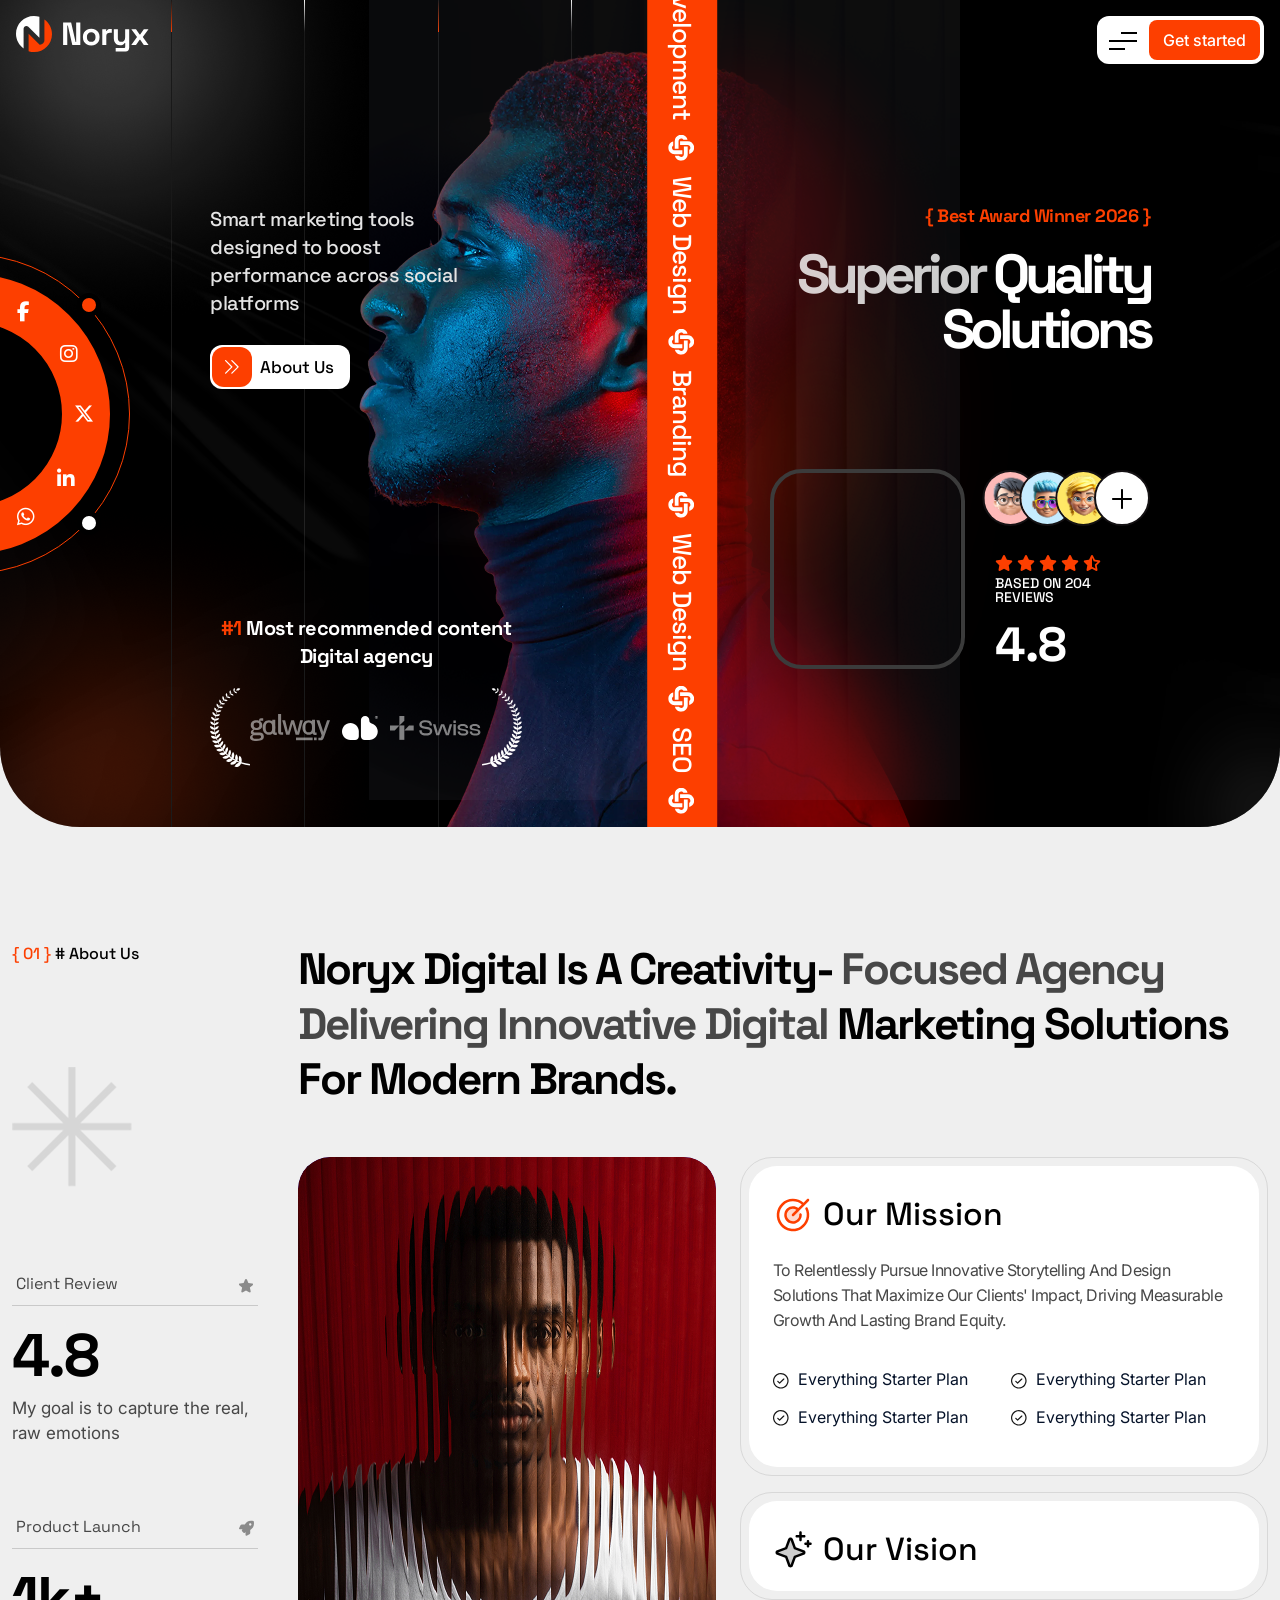
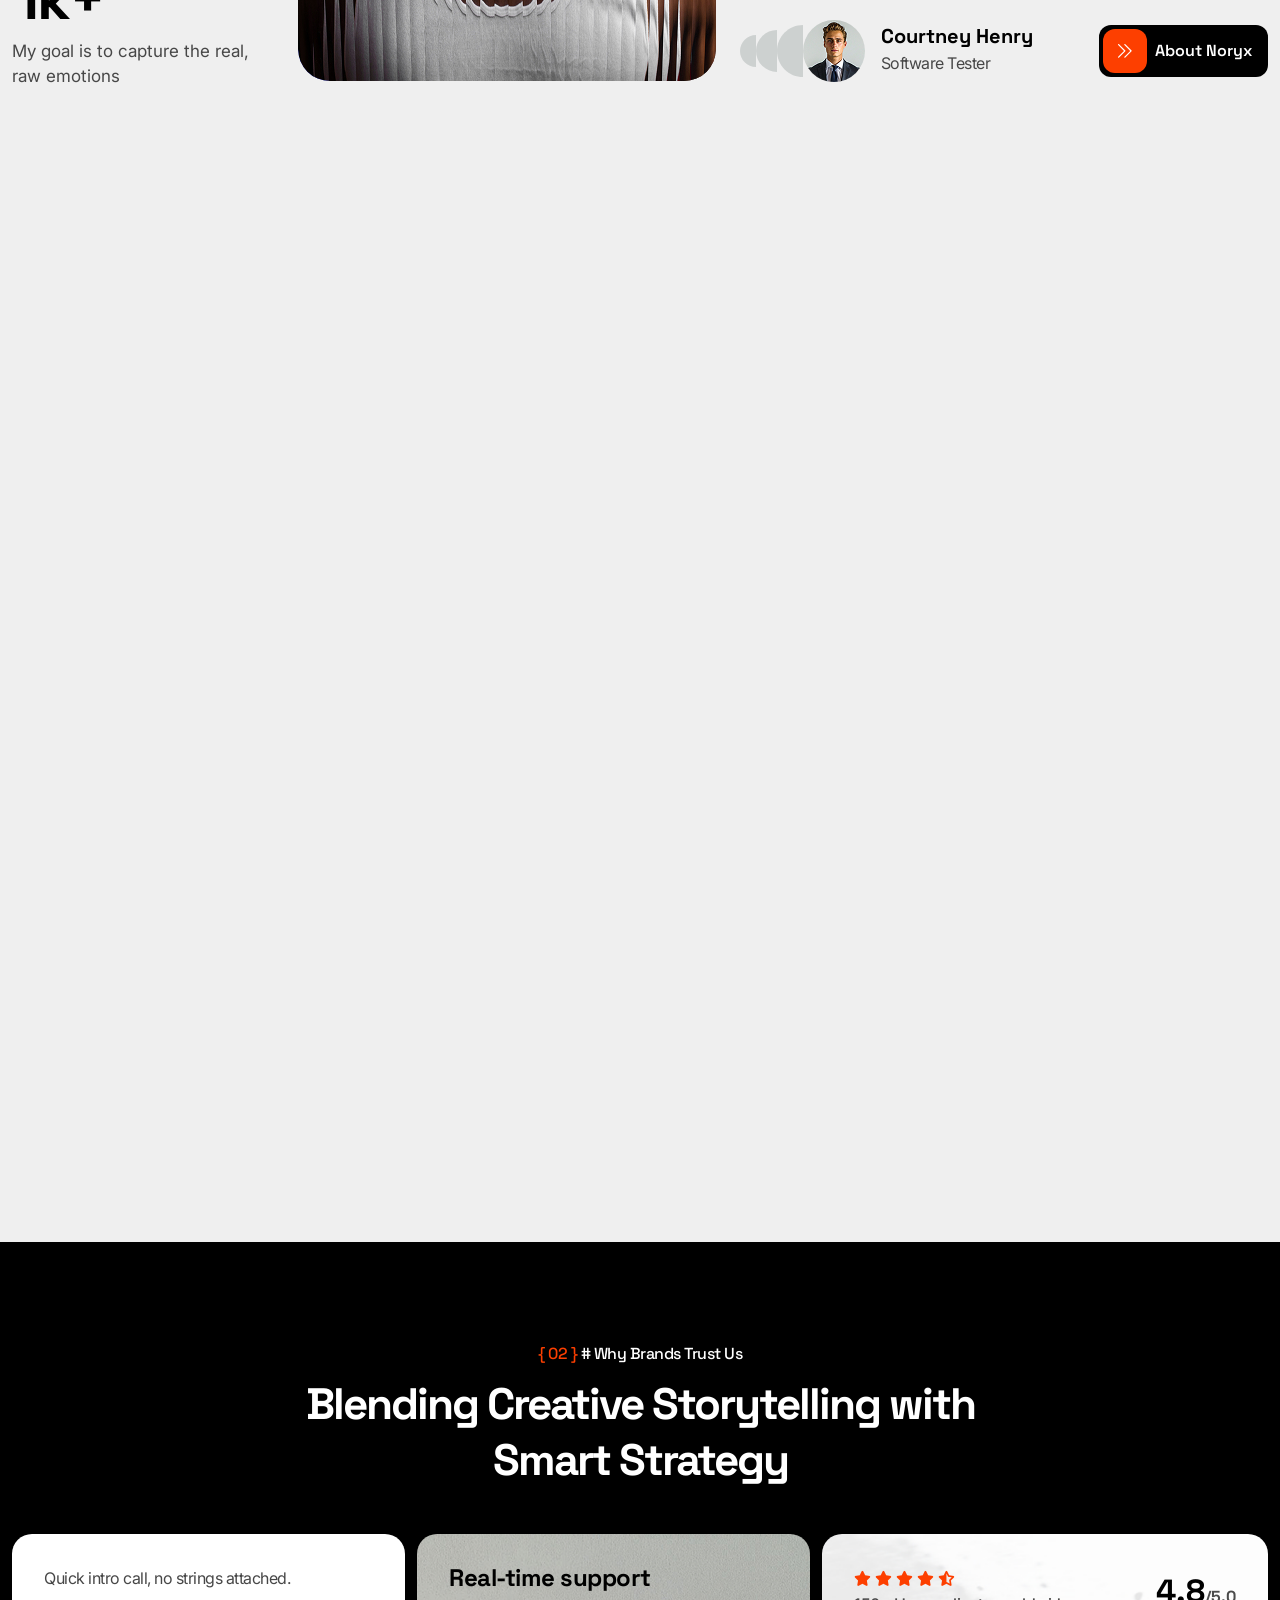
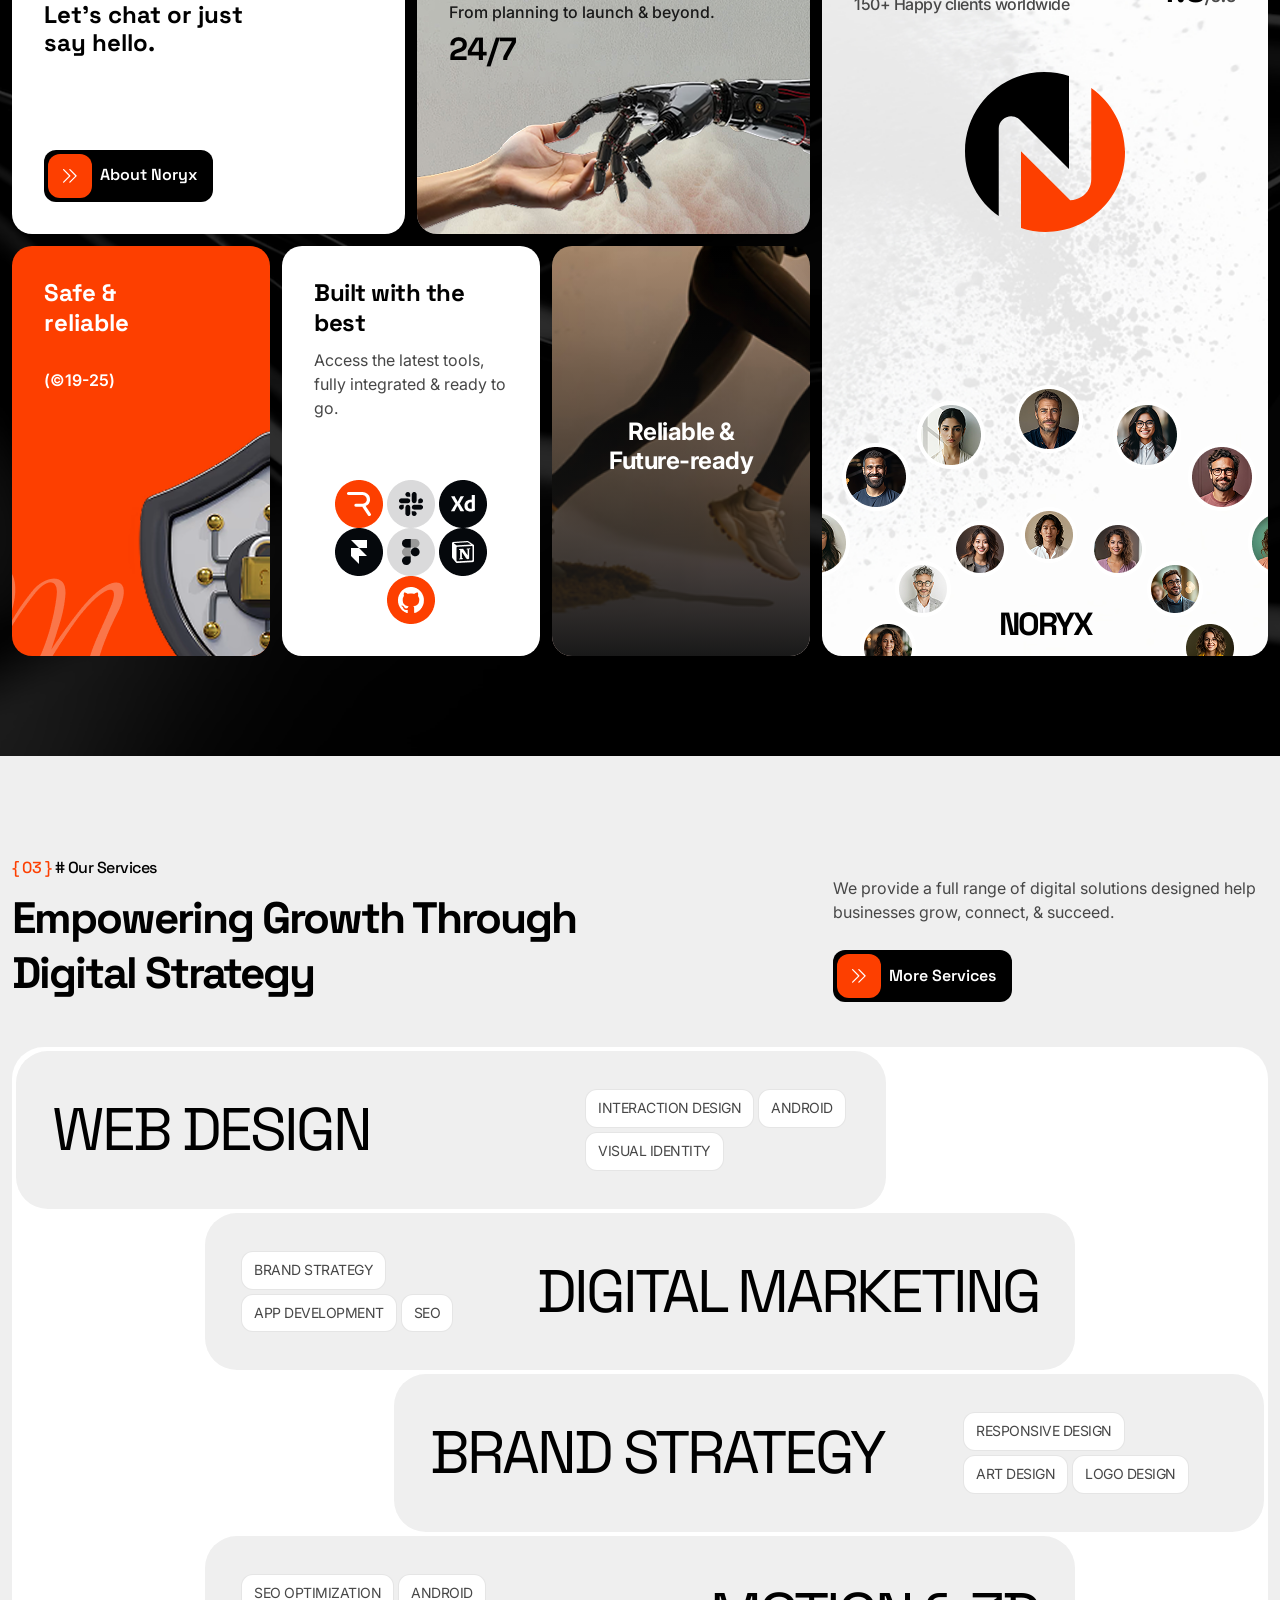
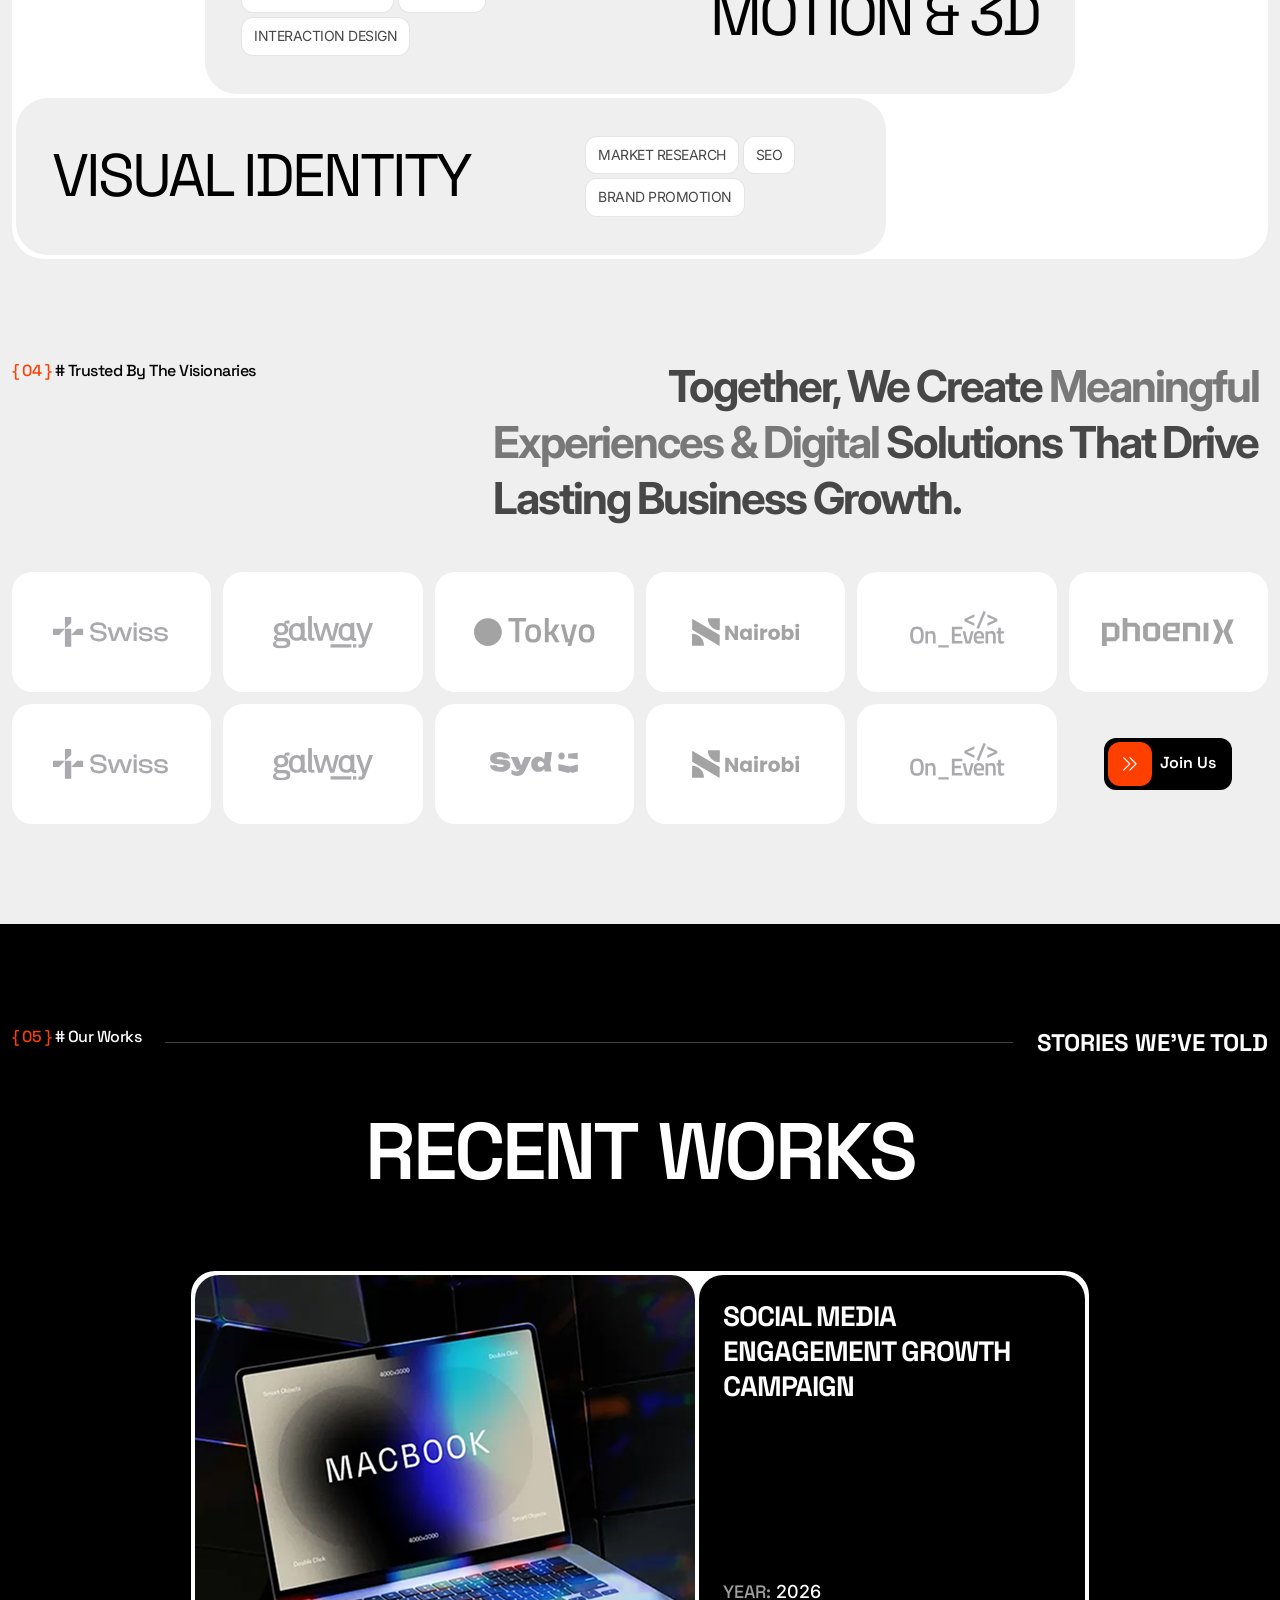
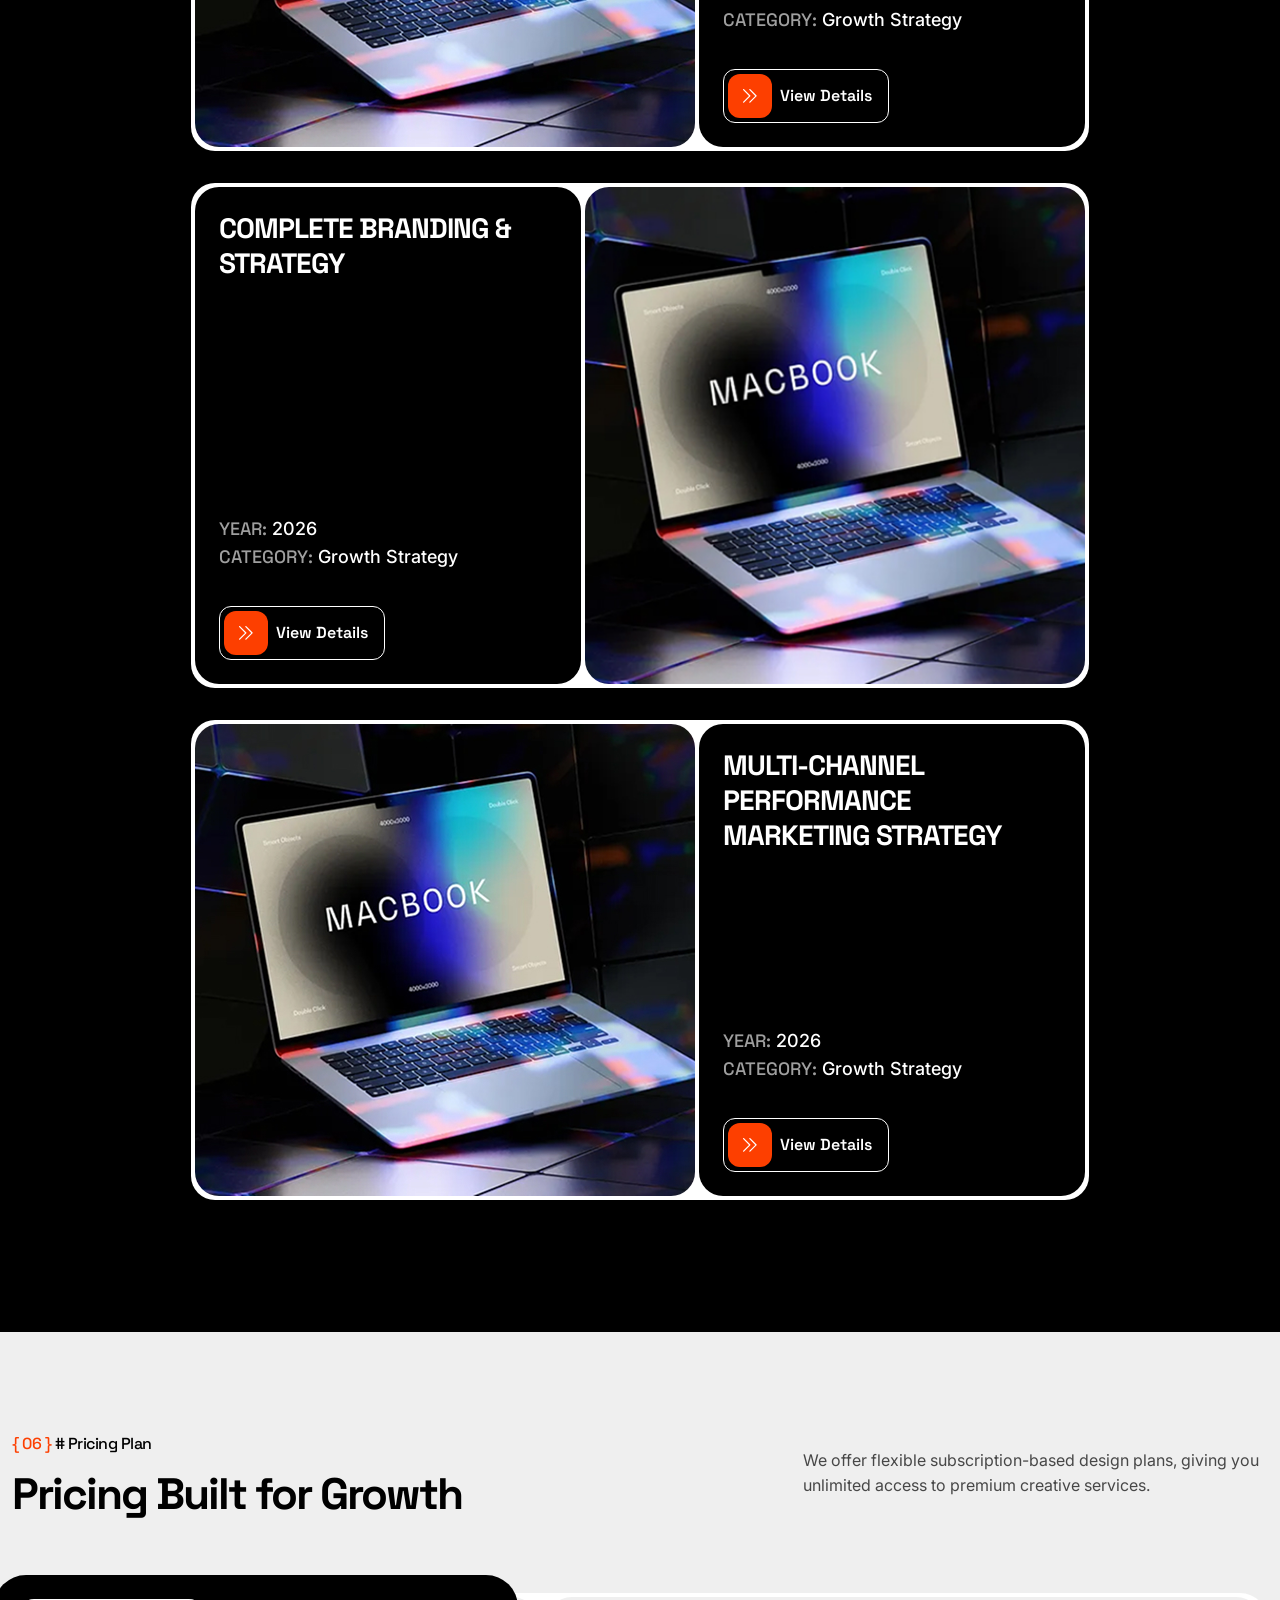
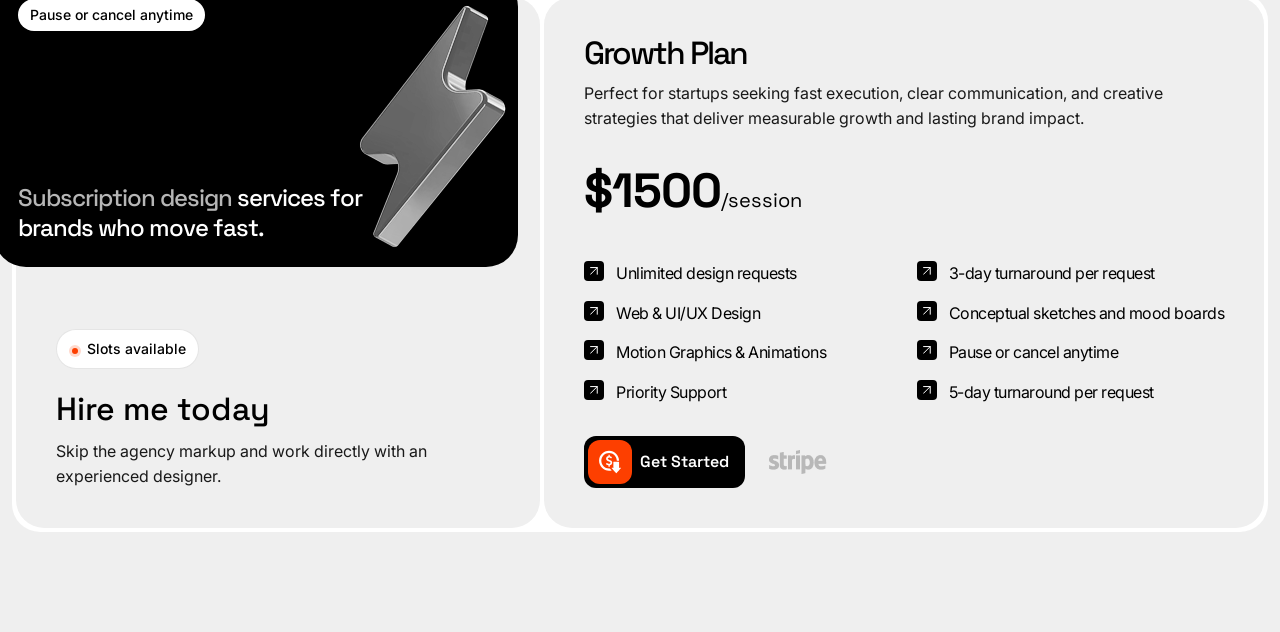
==== index.html @ 94a39f30 "55% 55%" ====
<!DOCTYPE html>
  <html lang="en">
  <head>
  	<meta charset="UTF-8">
  	<title>Noryx - Home 1</title>
  	<meta name="description" content="Noryx - Digital Agency & Portfolio WordPress Theme">
  	<meta name="keywords" content="agency, Creative Digital Agency, creative portfolio, design agency, digital agency, digital agency wordpress, digital marketing, digital marketing agency, freelancer, marketing, marketing agency, modern agency, seo, seo agency, social media marketing">
  	<meta name="author" content="Themexriver">
  	<link rel="shortcut icon" href="assets/img/logo/fv-1.png" type="image/x-icon">
  	<!-- Mobile Specific Meta -->
  	<meta name="viewport" content="width=device-width, initial-scale=1">


  	<link rel="stylesheet" href="assets/css/bootstrap.min.css">
  	<link rel="stylesheet" href="assets/css/fontawesome.css">
  	<link rel="stylesheet" href="assets/css/animate.css">
  	<link rel="stylesheet" href="assets/css/swiper.min.css">
  	<link rel="stylesheet" href="assets/css/jquery-ui.css"> 
  	<link rel="stylesheet" href="assets/css/magnific-popup.css">
  	<link rel="stylesheet" href="assets/css/style.css">
  </head>
  <body class="home-1">
  	<div id="preloader">
  		<div class="preloader-logo">
  			<svg class="logo-spin" width="168" height="168" viewBox="-20 -20 208 208" fill="none" xmlns="http://www.w3.org/2000/svg">
  				<path class="path-white" d="M35.4335 60.0016V59.3879C35.4335 47.8896 49.3705 42.1311 57.5217 50.2617L109.208 101.817V4.0795C101.071 1.43506 92.3865 0 83.3646 0C37.3235 0 0 37.2294 0 83.1541C0 111.282 14.0034 136.145 35.4335 151.193V60.0016Z" fill="white"/>
  				<path class="path-orange" d="M132.567 16.8066V112.635C132.567 116.367 131.634 119.88 129.992 122.961C126.28 129.924 118.937 134.667 110.479 134.667L58.793 83.1121V163.92C66.9299 166.565 75.6143 168 84.6361 168C130.677 168 168.001 130.77 168.001 84.8455C168.001 56.7177 153.997 31.8546 132.567 16.8066Z" fill="#FD3F00"/>
  			</svg>
  		</div>
  	</div>
  </div>

<!-- Start of Header section
	============================================= -->
	<header id="nx-header" class="nx-header-section header_style_one txa_sticky_header">
		<div class="nx-header-content d-flex justify-content-between">
			<div class="brand-logo">
				<a href="#"><img src="assets/img/logo/logo1.svg" alt=""></a>
			</div>
			<div class="nx-hd-action d-flex align-items-center">
				<div class="nx-ofcanvas-btn">
					<svg width="28" height="18" viewBox="0 0 28 18" fill="none" xmlns="http://www.w3.org/2000/svg">
						<line x1="12" y1="1" x2="28" y2="1" stroke="black" stroke-width="2"/>
						<line y1="17" x2="16" y2="17" stroke="black" stroke-width="2"/>
						<line y1="9" x2="28" y2="9" stroke="black" stroke-width="2"/>
					</svg>
				</div>
				<div class="cta-btn">
					<a href="#">Get started</a>
				</div>
			</div>
		</div>
	</header>
<!-- Start of Header section
	============================================= -->

<!-- Start of Hero section
	============================================= -->
	<section id="nx-hero1" class="nx-hero1-sec over-hidden position-relative">
		<div class="nx-hero1-bg img-cover position-absolute"><img src="assets/img/hero/hr-shape1.png" alt=""></div>
		<span class="nx-hr-shape1 position-absolute"><img src="assets/img/shape/shape1.png" alt=""></span>
		<span class="nx-hr-shape2 position-absolute"><img src="assets/img/shape/shape2.png" alt=""></span>
		<span class="nx-hr-shape3 position-absolute"><img src="assets/img/shape/shape5.png" alt=""></span>
		<div class="nx-hr-blur position-absolute"></div>
		<div class="nx-hr-social d-flex align-items-center justify-content-center ul-li">
			<span class="nx-socila-circle"></span>
			<ul>
				<li><a href="#"><i class="fa-brands fa-facebook-f"></i></a></li>
				<li><a href="#"><i class="fa-brands fa-instagram"></i></a></li>
				<li><a href="#"><i class="fa-brands fa-x-twitter"></i> </a></li>
				<li><a href="#"><i class="fa-brands fa-linkedin-in"></i></a></li>
				<li><a href="#"><i class="fa-brands fa-whatsapp"></i></a></li>
			</ul>
		</div>
		<div class="nx-hero1-content d-flex justify-content-between position-relative">
			<div class="nx-blur-shadow"></div>
			<div class="nx-hero1-left">
				<div class="nx-hr1-desc-text pera-content">
					<p>Smart marketing tools 
					designed to boost performance across social platforms</p>
					<div class="nx-btn1">
						<a href="#">
							<i>
								<svg width="14" height="14" viewBox="0 0 14 14" fill="none" xmlns="http://www.w3.org/2000/svg">
									<path d="M7.31754 7.31754L1.06753 13.5675C0.95026 13.6848 0.7912 13.7507 0.625347 13.7507C0.459495 13.7507 0.300435 13.6848 0.18316 13.5675C0.0658846 13.4503 3.26935e-09 13.2912 0 13.1253C-3.26935e-09 12.9595 0.0658846 12.8004 0.18316 12.6832L5.99175 6.87535L0.18316 1.06753C0.0658846 0.95026 0 0.7912 0 0.625347C0 0.459495 0.0658846 0.300435 0.18316 0.18316C0.300435 0.0658846 0.459495 0 0.625347 0C0.7912 0 0.95026 0.0658846 1.06753 0.18316L7.31754 6.43316C7.37565 6.49121 7.42175 6.56014 7.4532 6.63601C7.48465 6.71188 7.50084 6.79321 7.50084 6.87535C7.50084 6.95748 7.48465 7.03881 7.4532 7.11469C7.42175 7.19056 7.37565 7.25949 7.31754 7.31754ZM13.5675 6.43316L7.31754 0.18316C7.20026 0.0658846 7.0412 0 6.87535 0C6.7095 0 6.55044 0.0658846 6.43316 0.18316C6.31588 0.300435 6.25 0.459495 6.25 0.625347C6.25 0.7912 6.31588 0.95026 6.43316 1.06753L12.2418 6.87535L6.43316 12.6832C6.31588 12.8004 6.25 12.9595 6.25 13.1253C6.25 13.2912 6.31588 13.4503 6.43316 13.5675C6.55044 13.6848 6.7095 13.7507 6.87535 13.7507C7.0412 13.7507 7.20026 13.6848 7.31754 13.5675L13.5675 7.31754C13.6256 7.25949 13.6717 7.19056 13.7032 7.11469C13.7347 7.03881 13.7508 6.95748 13.7508 6.87535C13.7508 6.79321 13.7347 6.71188 13.7032 6.63601C13.6717 6.56014 13.6256 6.49121 13.5675 6.43316Z" fill="white"/>
								</svg>
							</i>
							<span>
								About Us
							</span>
						</a>
					</div>
				</div>
				<div class="nx-hr1-brand headline text-center">
					<h3><span>#1</span> Most recommended content Digital agency</h3>
					<div class="branding-logo d-flex align-items-center">
						<div class="item-shape1">
							<img src="assets/img/shape/shape3.svg" alt="">
						</div>
						<div class="item-logos-area d-flex">
							<div class="item-img">
								<img src="assets/img/sponsor/sp1.svg" alt="">
							</div>
							<div class="item-img">
								<img src="assets/img/sponsor/sp2.svg" alt="">
							</div>
							<div class="item-img">
								<img src="assets/img/sponsor/sp3.svg" alt="">
							</div>
						</div>
						<div class="item-shape1">
							<img src="assets/img/shape/shape4.svg" alt="">
						</div>
					</div>
				</div>
			</div>
			<div class="nx-hero1-right">
				<div class="nx-hero1-text headline">
					<div class="hr1-slug">{ Best Award Winner 2026 }</div>
					<h1 class="hr1_title"><span>Superior</span> Quality Solutions</h1>
				</div>
				<div class="nx-hr1-bottom over-hidden d-flex justify-content-between align-items-end">
					<div class="bottom-video img-cover">
						<video autoplay="" muted="" loop="" playsinline="" preload="metadata"><source src="assets/img/01.mp4" type="video/mp4">
						</video>
					</div>
					<div class="nx-hr1-client">
						<div class="nx-hr1-slide-area  d-flex justify-content-end">
							<div class="nx-hr1-cl-slide">
								<div class="swiper-wrapper">
									<div class="swiper-slide">
										<div class="nx-h-cl-img">
											<img src="assets/img/client/cl1.jpg" alt="">
										</div>
									</div>
									<div class="swiper-slide">
										<div class="nx-h-cl-img">
											<img src="assets/img/client/cl2.jpg" alt="">
										</div>
									</div>
									<div class="swiper-slide">
										<div class="nx-h-cl-img">
											<img src="assets/img/client/cl3.jpg" alt="">
										</div>
									</div>
									<div class="swiper-slide">
										<div class="nx-h-cl-img">
											<img src="assets/img/client/cl2.jpg" alt="">
										</div>
									</div>
									<div class="swiper-slide">
										<div class="nx-h-cl-img">
											<img src="assets/img/client/cl1.jpg" alt="">
										</div>
									</div>
									<div class="swiper-slide">
										<div class="nx-h-cl-img">
											<img src="assets/img/client/cl2.jpg" alt="">
										</div>
									</div>
								</div>
							</div>
							<span class="cl_circle"><i><img src="assets/img/icon/ic1.svg" alt=""></i></span>
						</div>
						<div class="nx-hr1-cl-text headline d-flex align-items-center">
							<div class="cl-text ul-li">
								<ul>
									<li><i class="fa-solid fa-star"></i></li>
									<li><i class="fa-solid fa-star"></i></li>
									<li><i class="fa-solid fa-star"></i></li>
									<li><i class="fa-solid fa-star"></i></li>
									<li><i class="fa-solid fa-star-half-stroke"></i></li>
								</ul> 
								<span class="text-uppercase">Based on 204 Reviews</span> 
							</div>
							<h3>4.8</h3>
						</div>
					</div>
				</div>
			</div>
			<div class="nx-hero1-marquee">
				<div class="nx-hero1-mar-text nx_marquee_top  pera-content">
					<p class="nx-hm-text text-elm">
						Web Design <span><i><img src="assets/img/icon/ic2.svg" alt=""></i></span>         
					</p>
					<p class="nx-hm-text text-elm">
						Branding <span><i><img src="assets/img/icon/ic2.svg" alt=""></i></span>         
					</p>
					<p class="nx-hm-text text-elm">
						Web Design <span><i><img src="assets/img/icon/ic2.svg" alt=""></i></span>         
					</p>
					<p class="nx-hm-text text-elm">
						SEO <span><i><img src="assets/img/icon/ic2.svg" alt=""></i></span>         
					</p>
					<p class="nx-hm-text text-elm">
						Web Development <span><i><img src="assets/img/icon/ic2.svg" alt=""></i></span>         
					</p>
				</div>
			</div>
			<div class="nx-hero1-img position-absolute">
				<img src="assets/img/hero/hr1.png" alt="">
			</div>
		</div>
		<div class="line_animation">
			<div class="line_area"></div>
			<div class="line_area"></div>
			<div class="line_area"></div>
			<div class="line_area"></div>
			<div class="line_area"></div>
		</div>
	</section>
<!-- End of Hero section
	============================================= -->	

<!-- Start of About section
	============================================= -->
	<section id="nx-ab1" class="nx-ab1-sec pt-115 pb-100">
		<div class="nx-ab1-vh">
			<div class="nx-ab1-sticky">
				<div class="nx-ab1-wrapper over-hidden">
					<div class="container">
						<div class="nx-ab1-content d-flex">
							<div class="nx-ab1-counter">
								<div class="nx-ab1-subtitle mb-100">
									<span>{ 01 }</span> # About Us
								</div>
								<div class="nx-ab1-count-shape">
									<img src="assets/img/shape/shape6.png" alt="">
								</div>
								<div class="nx-ab1-count-wrap">
									<div class="nx-ab1-count-item">
										<div class="item-top text-capitalize d-flex justify-content-between align-items-center">
											<span>client review</span>
											<i>
												<svg width="16" height="16" viewBox="0 0 16 16" fill="none" xmlns="http://www.w3.org/2000/svg">
													<g opacity="0.6">
														<path d="M14.6555 7.14863L11.8367 9.60863L12.6811 13.2711C12.7258 13.4626 12.713 13.663 12.6445 13.8472C12.5759 14.0315 12.4545 14.1914 12.2955 14.3071C12.1365 14.4227 11.9469 14.489 11.7505 14.4975C11.5541 14.506 11.3595 14.4564 11.1911 14.3549L7.99673 12.4174L4.80923 14.3549C4.64084 14.4564 4.44627 14.506 4.24984 14.4975C4.05342 14.489 3.86385 14.4227 3.70485 14.3071C3.54586 14.1914 3.42447 14.0315 3.35589 13.8472C3.2873 13.663 3.27455 13.4626 3.31923 13.2711L4.16236 9.61238L1.34298 7.14863C1.19386 7.02002 1.08603 6.85024 1.03302 6.66059C0.980001 6.47094 0.984157 6.26986 1.04497 6.08257C1.10577 5.89527 1.22052 5.7301 1.37483 5.60776C1.52914 5.48542 1.71613 5.41136 1.91236 5.39488L5.62861 5.073L7.07923 1.613C7.15499 1.43145 7.28276 1.27637 7.44647 1.16729C7.61018 1.05821 7.80251 1 7.99923 1C8.19596 1 8.38828 1.05821 8.55199 1.16729C8.7157 1.27637 8.84348 1.43145 8.91923 1.613L10.3742 5.073L14.0892 5.39488C14.2855 5.41136 14.4725 5.48542 14.6268 5.60776C14.7811 5.7301 14.8958 5.89527 14.9566 6.08257C15.0174 6.26986 15.0216 6.47094 14.9686 6.66059C14.9156 6.85024 14.8077 7.02002 14.6586 7.14863H14.6555Z" fill="#474747"/>
													</g>
												</svg>
											</i>
										</div>

										<div class="item-bottom headline pera-content">
											<h3>4.8</h3>
											<p>My goal is to capture the real,
											raw emotions</p>
										</div>
									</div>

									<div class="nx-ab1-count-item">
										<div class="item-top text-capitalize d-flex justify-content-between align-items-center">
											<span>product launch</span>
											<i>
												<svg width="15" height="16" viewBox="0 0 15 16" fill="none" xmlns="http://www.w3.org/2000/svg">
													<g opacity="0.6" clip-path="url(#clip0_34083_2613)">
														<path d="M14.7949 1.38412C15 2.31745 15 3.04662 14.9707 3.77578C14.9707 6.77995 13.3594 8.58828 11.2207 9.92994V12.9925C11.2207 13.4591 10.8985 14.0133 10.459 14.2466L7.5586 15.6758C7.47071 15.705 7.35351 15.7341 7.26562 15.7341C6.85547 15.7341 6.5625 15.4425 6.53321 15.0342V12.0299L5.88867 12.6716C5.50781 13.0508 4.89258 12.9925 4.57031 12.6716L3.07617 11.1841C2.69531 10.8049 2.72461 10.1925 3.07617 9.87162L3.72071 9.20078H0.703125C0.292969 9.20078 0 8.90911 0 8.50078C0 8.41328 0.0292969 8.29661 0.0585938 8.20911L1.49414 5.32161C1.72851 4.88411 2.28515 4.56328 2.7539 4.53411H5.83008C7.17774 2.43411 8.99414 0.800781 12.0117 0.800781C12.7441 0.800781 13.4765 0.800781 14.414 1.00495C14.5899 1.06328 14.7363 1.20911 14.7949 1.38412ZM11.25 5.70078C11.8946 5.70078 12.4219 5.20495 12.4219 4.53411C12.4219 3.89245 11.8946 3.36745 11.25 3.36745C10.5762 3.36745 10.0781 3.89245 10.0781 4.53411C10.0781 5.20495 10.5762 5.70078 11.25 5.70078Z" fill="#474747"/>
													</g>
													<defs>
														<clipPath id="clip0_34083_2613">
															<rect width="15" height="16" fill="white"/>
														</clipPath>
													</defs>
												</svg>
											</i>
										</div>

										<div class="item-bottom headline pera-content">
											<h3>1k+</h3>
											<p>My goal is to capture the real,
											raw emotions </p>
										</div>
									</div>

								</div>
							</div>
							<div class="nx-ab1-mission-text text-capitalize headline">
								<h2>Noryx Digital is a creativity- <span>focused agency delivering innovative digital</span> marketing solutions for modern brands.</h2>
								<div class="nx-ab1-mission-wrapper d-flex mt-50">
									<div class="nx-ab1-mission-img position-relative">
										<div class="ax-ab1-mis">
											<div class="item-img img-cover">
												<img src="assets/img/about/ab2.jpg" alt="">
											</div>
										</div>
										<div class="ax-ab1-mis">
											<div class="item-img img-cover">
												<img src="assets/img/about/ab1.jpg" alt="">
											</div>
										</div>
									</div>
									<div class="nx-ab1-mission-text-area">
										<div class="nx-ab1-mission-text-wrap">
											<div class="nx-ab1-mission-item pera-content ul-li">
												<div class="item-text-wrap">
													<div class="item-title d-flex align-items-center">
														<i>
															<svg width="40" height="40" viewBox="0 0 40 40" fill="none" xmlns="http://www.w3.org/2000/svg">
																<path opacity="0.2" d="M27.5 20C27.5 21.4834 27.0601 22.9334 26.236 24.1668C25.4119 25.4001 24.2406 26.3615 22.8701 26.9291C21.4996 27.4968 19.9916 27.6453 18.5369 27.3559C17.082 27.0665 15.7456 26.3522 14.6967 25.3032C13.6477 24.2544 12.9335 22.918 12.6441 21.4631C12.3547 20.0084 12.5032 18.5004 13.0709 17.1299C13.6386 15.7594 14.5999 14.5881 15.8332 13.764C17.0666 12.9399 18.5166 12.5 20 12.5C21.9891 12.5 23.8967 13.2901 25.3032 14.6967C26.7099 16.1032 27.5 18.0109 27.5 20Z" fill=""/>
																<path d="M34.6668 12.9934C36.4013 16.6213 36.7306 20.763 35.591 24.6193C34.4515 28.4756 31.9239 31.7731 28.496 33.8754C25.0681 35.9778 20.983 36.7358 17.0292 36.0033C13.0753 35.2708 9.53289 33.0995 7.08566 29.9089C4.63842 26.7181 3.45984 22.7339 3.77739 18.7253C4.09492 14.7168 5.88607 10.9678 8.80514 8.20215C11.7242 5.4365 15.5643 3.85015 19.5841 3.74926C23.604 3.64839 27.5189 5.04014 30.573 7.6559L34.1151 4.11215C34.3496 3.8776 34.6678 3.74583 34.9995 3.74583C35.3313 3.74583 35.6494 3.8776 35.8839 4.11215C36.1184 4.3467 36.2503 4.66483 36.2503 4.99653C36.2503 5.32823 36.1184 5.64635 35.8839 5.8809L20.8839 20.8809C20.6494 21.1155 20.3313 21.2473 19.9995 21.2473C19.6678 21.2473 19.3496 21.1155 19.1151 20.8809C18.8806 20.6464 18.7488 20.3283 18.7488 19.9965C18.7488 19.6648 18.8806 19.3466 19.1151 19.1121L23.4464 14.7809C22.2725 14.0046 20.8711 13.6471 19.4689 13.7664C18.0666 13.8858 16.7456 14.4748 15.7199 15.4383C14.694 16.4018 14.0234 17.6833 13.8165 19.0753C13.6098 20.4673 13.8788 21.8884 14.58 23.1085C15.2813 24.3286 16.3739 25.2764 17.6809 25.7983C18.9878 26.3201 20.4326 26.3858 21.7815 25.9843C23.1304 25.5829 24.3043 24.7379 25.1131 23.5863C25.922 22.4346 26.3185 21.0438 26.2387 19.6388C26.2294 19.4745 26.2525 19.3101 26.3069 19.155C26.3612 18.9998 26.4454 18.8569 26.555 18.7343C26.6645 18.6116 26.7971 18.5118 26.9453 18.4405C27.0934 18.3691 27.2541 18.3276 27.4183 18.3184C27.7498 18.2998 28.0751 18.4135 28.3228 18.6348C28.4454 18.7444 28.5452 18.877 28.6165 19.0251C28.6879 19.1733 28.7294 19.3339 28.7387 19.4981C28.8525 21.4868 28.2845 23.4549 27.1284 25.077C25.9723 26.6991 24.2973 27.8783 22.3803 28.4195C20.4632 28.9608 18.4189 28.8316 16.5851 28.0535C14.7514 27.2755 13.238 25.895 12.2952 24.1403C11.3523 22.3856 11.0364 20.3618 11.3996 18.4031C11.7629 16.4445 12.7835 14.6685 14.2929 13.3686C15.8023 12.0687 17.71 11.3227 19.7008 11.2539C21.6915 11.1851 23.6463 11.7976 25.2418 12.9903L28.7964 9.43559C26.1914 7.27276 22.8792 6.14865 19.4959 6.27914C16.1125 6.40964 12.8968 7.78553 10.4661 10.1426C8.0354 12.4996 6.56126 15.6716 6.32679 19.0493C6.09231 22.427 7.11402 25.7723 9.19571 28.4425C11.2774 31.1128 14.2723 32.9198 17.605 33.5165C20.9379 34.1133 24.3736 33.4575 27.2525 31.6754C30.1314 29.8933 32.2503 27.1104 33.2024 23.8611C34.1544 20.6119 33.8724 17.1255 32.4105 14.0715C32.2675 13.7724 32.2493 13.4286 32.3598 13.1159C32.4701 12.8033 32.7003 12.5473 32.9995 12.4043C33.2988 12.2614 33.6425 12.2431 33.9551 12.3536C34.2678 12.4641 34.5238 12.6943 34.6668 12.9934Z" fill="#000000"/>
															</svg>
														</i>
														<span>Our Mission</span>
													</div>
													<p>To relentlessly pursue innovative storytelling and design solutions that maximize our clients' impact, driving measurable growth and lasting brand equity.</p>
													<div class="list-area d-flex justify-content-between">
														<ul>
															<li><i><img src="assets/img/icon/ic3.svg" alt=""></i> Everything Starter Plan</li>
															<li><i><img src="assets/img/icon/ic3.svg" alt=""></i> Everything Starter Plan</li>
														</ul>
														<ul>
															<li><i><img src="assets/img/icon/ic3.svg" alt=""></i> Everything Starter Plan</li>
															<li><i><img src="assets/img/icon/ic3.svg" alt=""></i> Everything Starter Plan</li>
														</ul>
													</div>
												</div>
											</div>
											<div class="nx-ab1-mission-item pera-content ul-li">
												<div class="item-text-wrap">
													<div class="item-title d-flex align-items-center">
														<i>
															<svg width="40" height="40" viewBox="0 0 40 40" fill="none" xmlns="http://www.w3.org/2000/svg">
																<path opacity="0.2" d="M30.4402 23.6606L21.8324 26.8324L18.6605 35.4402C18.573 35.6776 18.4146 35.8823 18.2071 36.0271C17.9995 36.1717 17.7526 36.2492 17.4996 36.2492C17.2466 36.2492 16.9996 36.1717 16.7921 36.0271C16.5845 35.8823 16.4262 35.6776 16.3386 35.4402L13.1667 26.8324L4.55898 23.6606C4.32163 23.5729 4.11683 23.4147 3.97219 23.2071C3.82754 22.9996 3.75 22.7526 3.75 22.4996C3.75 22.2466 3.82754 21.9997 3.97219 21.7921C4.11683 21.5846 4.32163 21.4263 4.55898 21.3387L13.1667 18.1668L16.3386 9.55899C16.4262 9.32164 16.5845 9.11684 16.7921 8.9722C16.9996 8.82755 17.2466 8.75 17.4996 8.75C17.7526 8.75 17.9995 8.82755 18.2071 8.9722C18.4146 9.11684 18.573 9.32164 18.6605 9.55899L21.8324 18.1668L30.4402 21.3387C30.6776 21.4263 30.8824 21.5846 31.027 21.7921C31.1716 21.9997 31.2492 22.2466 31.2492 22.4996C31.2492 22.7526 31.1716 22.9996 31.027 23.2071C30.8824 23.4147 30.6776 23.5729 30.4402 23.6606Z" fill="black"/>
																<path d="M30.8704 20.1656L22.811 17.1875L19.8423 9.12188C19.6665 8.64426 19.3484 8.23207 18.931 7.94091C18.5135 7.64976 18.0169 7.49365 17.5079 7.49365C16.999 7.49365 16.5023 7.64976 16.0849 7.94091C15.6674 8.23207 15.3494 8.64426 15.1735 9.12188L12.186 17.1875L4.12042 20.1562C3.64281 20.332 3.23061 20.6501 2.93946 21.0675C2.6483 21.485 2.49219 21.9816 2.49219 22.4906C2.49219 22.9996 2.6483 23.4963 2.93946 23.9137C3.23061 24.3311 3.64281 24.6493 4.12042 24.825L12.186 27.8125L15.1548 35.8781C15.3306 36.3558 15.6486 36.7679 16.0661 37.0591C16.4835 37.3503 16.9803 37.5064 17.4891 37.5064C17.9981 37.5064 18.4948 37.3503 18.9123 37.0591C19.3296 36.7679 19.6478 36.3558 19.8235 35.8781L22.811 27.8125L30.8766 24.8438C31.3543 24.668 31.7665 24.3499 32.0576 23.9325C32.3488 23.515 32.5049 23.0184 32.5049 22.5094C32.5049 22.0004 32.3488 21.5037 32.0576 21.0863C31.7665 20.6689 31.3543 20.3507 30.8766 20.175L30.8704 20.1656ZM21.4048 25.6594C21.2351 25.7219 21.081 25.8205 20.9531 25.9484C20.8253 26.0763 20.7266 26.2304 20.6641 26.4L17.4985 34.9766L14.3391 26.4062C14.2768 26.2348 14.1775 26.0791 14.0485 25.95C13.9195 25.821 13.7638 25.7218 13.5923 25.6594L5.02199 22.5L13.5923 19.3406C13.7638 19.2782 13.9195 19.179 14.0485 19.05C14.1775 18.9209 14.2768 18.7652 14.3391 18.5938L17.4985 10.0234L20.6579 18.5938C20.7204 18.7634 20.819 18.9175 20.9469 19.0454C21.0748 19.1733 21.2289 19.2719 21.3985 19.3344L29.9751 22.5L21.4048 25.6594ZM22.4985 6.25C22.4985 5.91848 22.6303 5.60054 22.8646 5.36611C23.099 5.1317 23.417 5 23.7485 5H26.2485V2.5C26.2485 2.16848 26.3803 1.85054 26.6146 1.61611C26.849 1.3817 27.167 1.25 27.4985 1.25C27.83 1.25 28.148 1.3817 28.3824 1.61611C28.6169 1.85054 28.7485 2.16848 28.7485 2.5V5H31.2485C31.58 5 31.898 5.1317 32.1324 5.36611C32.3669 5.60054 32.4985 5.91848 32.4985 6.25C32.4985 6.58152 32.3669 6.89946 32.1324 7.13389C31.898 7.3683 31.58 7.5 31.2485 7.5H28.7485V10C28.7485 10.3315 28.6169 10.6495 28.3824 10.8839C28.148 11.1183 27.83 11.25 27.4985 11.25C27.167 11.25 26.849 11.1183 26.6146 10.8839C26.3803 10.6495 26.2485 10.3315 26.2485 10V7.5H23.7485C23.417 7.5 23.099 7.3683 22.8646 7.13389C22.6303 6.89946 22.4985 6.58152 22.4985 6.25ZM38.7485 13.75C38.7485 14.0815 38.6169 14.3995 38.3824 14.6339C38.148 14.8682 37.83 15 37.4985 15H36.2485V16.25C36.2485 16.5815 36.1169 16.8995 35.8824 17.1339C35.648 17.3682 35.33 17.5 34.9985 17.5C34.667 17.5 34.349 17.3682 34.1146 17.1339C33.8803 16.8995 33.7485 16.5815 33.7485 16.25V15H32.4985C32.167 15 31.849 14.8682 31.6146 14.6339C31.3803 14.3995 31.2485 14.0815 31.2485 13.75C31.2485 13.4185 31.3803 13.1005 31.6146 12.8661C31.849 12.6318 32.167 12.5 32.4985 12.5H33.7485V11.25C33.7485 10.9185 33.8803 10.6005 34.1146 10.3661C34.349 10.1317 34.667 10 34.9985 10C35.33 10 35.648 10.1317 35.8824 10.3661C36.1169 10.6005 36.2485 10.9185 36.2485 11.25V12.5H37.4985C37.83 12.5 38.148 12.6318 38.3824 12.8661C38.6169 13.1005 38.7485 13.4185 38.7485 13.75Z" fill="black"/>
															</svg>
														</i>
														<span>Our Vision</span>
													</div>
													<p>To relentlessly pursue innovative storytelling and design solutions that maximize our clients' impact, driving measurable growth and lasting brand equity.</p>
													<div class="list-area d-flex justify-content-between">
														<ul>
															<li><i><img src="assets/img/icon/ic3.svg" alt=""></i> Everything Starter Plan</li>
															<li><i><img src="assets/img/icon/ic3.svg" alt=""></i> Everything Starter Plan</li>
														</ul>
														<ul>
															<li><i><img src="assets/img/icon/ic3.svg" alt=""></i> Everything Starter Plan</li>
															<li><i><img src="assets/img/icon/ic3.svg" alt=""></i> Everything Starter Plan</li>
														</ul>
													</div>
												</div>
											</div>
										</div>
										<div class="nx-ab1-mis-bottom mt-20 d-flex align-items-center justify-content-between">
											<div class="nx-ab1-author d-flex align-items-center">
												<div class="item-img d-flex align-items-center">
													<div class="item-shape d-flex align-items-center">
														<svg width="16" height="32" viewBox="0 0 16 32" fill="none" xmlns="http://www.w3.org/2000/svg">
															<path d="M16 0C11.7565 -5.06028e-08 7.68687 1.68571 4.68629 4.68629C1.68571 7.68687 3.70975e-07 11.7565 0 16C-3.70975e-07 20.2435 1.68571 24.3131 4.68629 27.3137C7.68687 30.3143 11.7565 32 16 32L16 16V0Z" fill="#CDD1D0"/>
														</svg>
														<svg width="21" height="42" viewBox="0 0 21 42" fill="none" xmlns="http://www.w3.org/2000/svg">
															<path d="M21 0C15.4305 -6.64162e-08 10.089 2.21249 6.15076 6.15076C2.21249 10.089 4.86905e-07 15.4305 0 21C-4.86905e-07 26.5695 2.21249 31.911 6.15076 35.8492C10.089 39.7875 15.4305 42 21 42L21 21V0Z" fill="#CDD1D0"/>
														</svg>
														<svg width="26" height="52" viewBox="0 0 26 52" fill="none" xmlns="http://www.w3.org/2000/svg">
															<path d="M26 0C19.1044 -8.22295e-08 12.4912 2.73928 7.61522 7.61522C2.73928 12.4912 6.02835e-07 19.1044 0 26C-6.02835e-07 32.8956 2.73928 39.5088 7.61522 44.3848C12.4912 49.2607 19.1044 52 26 52L26 26V0Z" fill="#CDD1D0"/>
														</svg>
													</div>
													<div class="ath-img">
														<img src="assets/img/about/ab3.jpg" alt="">
													</div>
												</div>
												<div class="item-text headline pera-content">
													<h3>Courtney Henry</h3>
													<span>Software Tester</span>
												</div>
											</div>
											<div class="nx-btn1 ver_2">
												<a href="#">
													<i>
														<svg width="14" height="14" viewBox="0 0 14 14" fill="none" xmlns="http://www.w3.org/2000/svg">
															<path d="M7.31754 7.31754L1.06753 13.5675C0.95026 13.6848 0.7912 13.7507 0.625347 13.7507C0.459495 13.7507 0.300435 13.6848 0.18316 13.5675C0.0658846 13.4503 3.26935e-09 13.2912 0 13.1253C-3.26935e-09 12.9595 0.0658846 12.8004 0.18316 12.6832L5.99175 6.87535L0.18316 1.06753C0.0658846 0.95026 0 0.7912 0 0.625347C0 0.459495 0.0658846 0.300435 0.18316 0.18316C0.300435 0.0658846 0.459495 0 0.625347 0C0.7912 0 0.95026 0.0658846 1.06753 0.18316L7.31754 6.43316C7.37565 6.49121 7.42175 6.56014 7.4532 6.63601C7.48465 6.71188 7.50084 6.79321 7.50084 6.87535C7.50084 6.95748 7.48465 7.03881 7.4532 7.11469C7.42175 7.19056 7.37565 7.25949 7.31754 7.31754ZM13.5675 6.43316L7.31754 0.18316C7.20026 0.0658846 7.0412 0 6.87535 0C6.7095 0 6.55044 0.0658846 6.43316 0.18316C6.31588 0.300435 6.25 0.459495 6.25 0.625347C6.25 0.7912 6.31588 0.95026 6.43316 1.06753L12.2418 6.87535L6.43316 12.6832C6.31588 12.8004 6.25 12.9595 6.25 13.1253C6.25 13.2912 6.31588 13.4503 6.43316 13.5675C6.55044 13.6848 6.7095 13.7507 6.87535 13.7507C7.0412 13.7507 7.20026 13.6848 7.31754 13.5675L13.5675 7.31754C13.6256 7.25949 13.6717 7.19056 13.7032 7.11469C13.7347 7.03881 13.7508 6.95748 13.7508 6.87535C13.7508 6.79321 13.7347 6.71188 13.7032 6.63601C13.6717 6.56014 13.6256 6.49121 13.5675 6.43316Z" fill="white"></path>
														</svg>
													</i>
													<span>
														About Noryx
													</span>
												</a>
											</div>
										</div>
									</div>
								</div>
							</div>
						</div>
					</div>
				</div>
			</div>
		</div>
	</section>
<!-- End of About section
	============================================= -->	


<!-- Start of Why choose section
	============================================= -->
	<section id="nx-why-c1" class="nx-why-c1-sec over-hidden position-relative pt-100 pb-100">
		<div class="nx-why-c-bg position-absolute img-cover"><img src="assets/img/bg/why-c-bg.png" alt=""></div>
		<div class="container">
			<div class="nx-sec-title1 headline text-center">
				<div class="subtitle">
					<span>{ 02 }</span> # Why Brands Trust Us
				</div>
				<h2 class="sec_title">Blending Creative Storytelling with 
				Smart Strategy</h2>
			</div>
			<div class="nx-why-c-content mt-45">
				<div class="nx-why-c-wrap1">
					<div class="nx-why-c1-top">
						<div class="nx-why-c1-card1 over-hidden position-relative d-flex flex-wrap">
							<div class="item-img position-absolute">
								<video autoplay="" muted="" loop="" playsinline="" preload="metadata"><source src="assets/img/about/robot.mp4" type="video/mp4">
								</video>
							</div>
							<div class="item-text mb-30 headline pera-content">
								<span>Quick intro call, no strings attached.</span>
								<h2>Let's chat or just <br> 
								say hello.</h2>
							</div>
							<div class="nx-btn-wrap">
								<div class="nx-btn1 ver_2">
									<a href="#">
										<i>
											<svg width="14" height="14" viewBox="0 0 14 14" fill="none" xmlns="http://www.w3.org/2000/svg">
												<path d="M7.31754 7.31754L1.06753 13.5675C0.95026 13.6848 0.7912 13.7507 0.625347 13.7507C0.459495 13.7507 0.300435 13.6848 0.18316 13.5675C0.0658846 13.4503 3.26935e-09 13.2912 0 13.1253C-3.26935e-09 12.9595 0.0658846 12.8004 0.18316 12.6832L5.99175 6.87535L0.18316 1.06753C0.0658846 0.95026 0 0.7912 0 0.625347C0 0.459495 0.0658846 0.300435 0.18316 0.18316C0.300435 0.0658846 0.459495 0 0.625347 0C0.7912 0 0.95026 0.0658846 1.06753 0.18316L7.31754 6.43316C7.37565 6.49121 7.42175 6.56014 7.4532 6.63601C7.48465 6.71188 7.50084 6.79321 7.50084 6.87535C7.50084 6.95748 7.48465 7.03881 7.4532 7.11469C7.42175 7.19056 7.37565 7.25949 7.31754 7.31754ZM13.5675 6.43316L7.31754 0.18316C7.20026 0.0658846 7.0412 0 6.87535 0C6.7095 0 6.55044 0.0658846 6.43316 0.18316C6.31588 0.300435 6.25 0.459495 6.25 0.625347C6.25 0.7912 6.31588 0.95026 6.43316 1.06753L12.2418 6.87535L6.43316 12.6832C6.31588 12.8004 6.25 12.9595 6.25 13.1253C6.25 13.2912 6.31588 13.4503 6.43316 13.5675C6.55044 13.6848 6.7095 13.7507 6.87535 13.7507C7.0412 13.7507 7.20026 13.6848 7.31754 13.5675L13.5675 7.31754C13.6256 7.25949 13.6717 7.19056 13.7032 7.11469C13.7347 7.03881 13.7508 6.95748 13.7508 6.87535C13.7508 6.79321 13.7347 6.71188 13.7032 6.63601C13.6717 6.56014 13.6256 6.49121 13.5675 6.43316Z" fill="white"></path>
											</svg>
										</i>
										<span>
											About Noryx
										</span>
									</a>
								</div>
							</div>
						</div>
						<div class="nx-why-c1-card2 over-hidden position-relative">
							<div class="nx-wc-bg img-cover position-absolute"><img src="assets/img/bg/wc1.jpg" alt=""></div>
							<div class="nx-wc-hand1 position-absolute">
								<img src="assets/img/about/wc1.png" alt="">
							</div>
							<div class="nx-wc-hand2 position-absolute">
								<img src="assets/img/about/wc2.png" alt="">
							</div>
							<div class="item-text flex-wrap d-flex justify-content-between align-items-center">
								<div class="item-title headline pera-content">
									<h3>Real-time support</h3>
									<p>From planning to launch & beyond.</p>
								</div>
								<div class="item-number">
									24/7
								</div>
							</div>
						</div>
					</div>
					<div class="nx-why-c1-bottom">
						<div class="nx-why-c1-card3 position-relative over-hidden">
							<div class="item-text headline">
								<h3>Safe & 
								reliable</h3>
								<span>(©19-25)</span>
							</div>
							<div class="wc-img1 position-absolute"><img src="assets/img/about/wc3.png" alt=""></div>
							<div class="wc-img2 position-absolute"><img src="assets/img/about/wc4.png" alt=""></div>
						</div>
						<div class="nx-why-c1-card4 position-relative over-hidden">
							<div class="item-text headline pera-content">
								<h3>Built with the best</h3>
								<p>Access the latest tools, fully integrated & ready to go.</p>
							</div>
							<div class="item-wc-logos mt-60">
								<div class="top-logos text-center ul-li">
									<ul>
										<li><img src="assets/img/sponsor/cl1.png" alt=""></li>
										<li><img src="assets/img/sponsor/cl2.png" alt=""></li>
										<li><img src="assets/img/sponsor/cl3.png" alt=""></li>
									</ul>
									<ul>
										<li><img src="assets/img/sponsor/cl4.png" alt=""></li>
										<li><img src="assets/img/sponsor/cl5.png" alt=""></li>
										<li><img src="assets/img/sponsor/cl6.png" alt=""></li>
										<li><img src="assets/img/sponsor/cl7.png" alt=""></li>
									</ul>
								</div>
							</div>
						</div>
						<div class="nx-why-c1-card5 text-center d-flex justify-content-center align-items-center position-relative over-hidden" data-background="assets/img/bg/wc2.jpg">
							<h3>Reliable &
							Future-ready</h3>
						</div>
					</div>
				</div>
				<div class="nx-why-c1-card6 over-hidden position-relative" data-background="assets/img/bg/wc3.jpg">
					<div class="item-top flex-wrap d-flex align-items-center justify-content-between">
						<div class="item-rate ul-li">
							<ul>
								<li><i class="fa-solid fa-star"></i></li>
								<li><i class="fa-solid fa-star"></i></li>
								<li><i class="fa-solid fa-star"></i></li>
								<li><i class="fa-solid fa-star"></i></li>
								<li><i class="fa-solid fa-star-half-stroke"></i></li>
							</ul>
							<span>150+ Happy clients worldwide</span>
						</div>
						<div class="item-numb headline">
							<h3>4.8<span>/5.0</span></h3>
						</div>
					</div>
					<div class="item-wc-logo mt-55 text-center">
						<svg width="160" height="160" viewBox="0 0 160 160" fill="none" xmlns="http://www.w3.org/2000/svg">
							<path d="M33.7438 57.1471V56.5625C33.7438 45.6113 47.0162 40.1267 54.7787 47.8705L104 96.9732V3.88542C96.2511 1.36679 87.9809 0 79.3893 0C35.5437 0 0 35.4583 0 79.1981C0 105.988 13.3357 129.668 33.7438 144V57.1471Z" fill="black"/>
							<path d="M126.256 16V107.27C126.256 110.824 125.367 114.17 123.803 117.104C120.269 123.736 113.276 128.254 105.221 128.254L56 79.151V156.115C63.749 158.633 72.0192 160 80.6108 160C124.456 160 160 124.542 160 80.802C160 54.0123 146.664 30.332 126.256 16Z" fill="#FD3F00"/>
						</svg>
					</div>
					<div class="nx-wc-avater position-absolute">
						<img src="assets/img/about/wc5.png" alt="">
					</div>
					<div class="item-brand text-uppercase text-center">
						Noryx
					</div>
				</div>
			</div>
		</div>
	</section>
<!-- End of Why choose section
	============================================= -->	


<!-- Start of Service section
	============================================= -->
	<section id="nx-ser1" class="nx-ser1-sec pt-100 pb-100">
		<div class="container">
			<div class="nx-ser1-top flex-wrap d-flex align-items-end justify-content-between">
				<div class="nx-sec-title1 headline">
					<div class="subtitle">
						<span>{ 03 }</span> # Our Services
					</div>
					<h2 class="sec_title">Empowering Growth Through 
					Digital Strategy</h2>
				</div>
				<div class="item-desc pera-content">
					<p>We provide a full range of digital solutions designed help businesses grow, connect, & succeed.</p>
					<div class="nx-btn1 ver_2">
						<a href="#">
							<i>
								<svg width="14" height="14" viewBox="0 0 14 14" fill="none" xmlns="http://www.w3.org/2000/svg">
									<path d="M7.31754 7.31754L1.06753 13.5675C0.95026 13.6848 0.7912 13.7507 0.625347 13.7507C0.459495 13.7507 0.300435 13.6848 0.18316 13.5675C0.0658846 13.4503 3.26935e-09 13.2912 0 13.1253C-3.26935e-09 12.9595 0.0658846 12.8004 0.18316 12.6832L5.99175 6.87535L0.18316 1.06753C0.0658846 0.95026 0 0.7912 0 0.625347C0 0.459495 0.0658846 0.300435 0.18316 0.18316C0.300435 0.0658846 0.459495 0 0.625347 0C0.7912 0 0.95026 0.0658846 1.06753 0.18316L7.31754 6.43316C7.37565 6.49121 7.42175 6.56014 7.4532 6.63601C7.48465 6.71188 7.50084 6.79321 7.50084 6.87535C7.50084 6.95748 7.48465 7.03881 7.4532 7.11469C7.42175 7.19056 7.37565 7.25949 7.31754 7.31754ZM13.5675 6.43316L7.31754 0.18316C7.20026 0.0658846 7.0412 0 6.87535 0C6.7095 0 6.55044 0.0658846 6.43316 0.18316C6.31588 0.300435 6.25 0.459495 6.25 0.625347C6.25 0.7912 6.31588 0.95026 6.43316 1.06753L12.2418 6.87535L6.43316 12.6832C6.31588 12.8004 6.25 12.9595 6.25 13.1253C6.25 13.2912 6.31588 13.4503 6.43316 13.5675C6.55044 13.6848 6.7095 13.7507 6.87535 13.7507C7.0412 13.7507 7.20026 13.6848 7.31754 13.5675L13.5675 7.31754C13.6256 7.25949 13.6717 7.19056 13.7032 7.11469C13.7347 7.03881 13.7508 6.95748 13.7508 6.87535C13.7508 6.79321 13.7347 6.71188 13.7032 6.63601C13.6717 6.56014 13.6256 6.49121 13.5675 6.43316Z" fill="white"></path>
								</svg>
							</i>
							<span>
								More Services
							</span>
						</a>
					</div>
				</div>
			</div>
			<div class="nx-ser1-content mt-45">
				<div class="nx-ser1-item-wrap d-flex justify-content-start">
					<div  class="nx-ser1-item position-relative">
						<div class="inner-item-wrap position-relative  d-flex align-items-center justify-content-between headline">
							<h3 class="text-uppercase"><a href="#">web design</a></h3>
							<div class="item-meta text-uppercase">
								<a href="#">Interaction Design</a>
								<a href="#">Android</a>
								<a href="#">Visual Identity</a>
							</div>
						</div>
						<div class="item-img">
							<img src="assets/img/service/ser1.jpg" alt="">
						</div>
					</div>
				</div>
				<div class="nx-ser1-item-wrap d-flex justify-content-center">
					<div  class="nx-ser1-item position-relative">
						<div class="inner-item-wrap position-relative  d-flex align-items-center justify-content-between headline">
							<div class="item-meta text-uppercase">
								<a href="#">Brand Strategy</a>
								<a href="#">App Development</a>
								<a href="#">SEO</a>
							</div>
							<h3 class="text-uppercase"><a href="#">Digital Marketing</a></h3>
						</div>
						<div class="item-img">
							<img src="assets/img/service/ser2.jpg" alt="">
						</div>
					</div>
				</div>
				<div class="nx-ser1-item-wrap d-flex justify-content-end">
					<div  class="nx-ser1-item position-relative">
						<div class="inner-item-wrap position-relative  d-flex align-items-center justify-content-between headline">
							<h3 class="text-uppercase"><a href="#">brand Strategy</a></h3>
							<div class="item-meta text-uppercase">
								<a href="#">Responsive Design</a>
								<a href="#">Art Design</a>
								<a href="#">Logo Design</a>
							</div>
						</div>
						<div class="item-img">
							<img src="assets/img/service/ser3.jpg" alt="">
						</div>
					</div>
				</div>
				<div class="nx-ser1-item-wrap d-flex justify-content-center">
					<div  class="nx-ser1-item position-relative">
						<div class="inner-item-wrap position-relative  d-flex align-items-center justify-content-between headline">
							<div class="item-meta text-uppercase">
								<a href="#">SEO Optimization</a>
								<a href="#">Android</a>
								<a href="#">Interaction Design</a>
							</div>
							<h3 class="text-uppercase"><a href="#">Motion & 3d</a></h3>
						</div>
						<div class="item-img">
							<img src="assets/img/service/ser4.jpg" alt="">
						</div>
					</div>
				</div>
				<div class="nx-ser1-item-wrap d-flex justify-content-start">
					<div  class="nx-ser1-item position-relative">
						<div class="inner-item-wrap position-relative  d-flex align-items-center justify-content-between headline">
							<h3 class="text-uppercase"><a href="#">Visual identity</a></h3>
							<div class="item-meta text-uppercase">
								<a href="#">Market Research</a>
								<a href="#">SEO</a>
								<a href="#">Brand Promotion</a>
							</div>
						</div>
						<div class="item-img">
							<img src="assets/img/service/ser5.jpg" alt="">
						</div>
					</div>
				</div>
			</div>
		</div>
	</section>
<!-- End of Service section
	============================================= -->


<!-- Start of Sponsor section
	============================================= -->
	<section id="nx-sponsor1" class="nx-sponsor1-sec pb-100">
		<div class="container">
			<div class="nx-spon1-top d-flex justify-content-between">
				<div class="subtitle">
					<span>{ 04 }</span> # Trusted By The Visionaries
				</div>
				<div class="sec_title text-capitalize">
					<b></b>Together, we create <span> meaningful experiences & digital </span>solutions that drive lasting business growth.
				</div>
			</div>
			<div class="nx-spon1-content mt-45">
				<div class="nx-spon1-item-wrap">
					<div class="nx-spon1-item">
						<div class="item-img">
							<img class="img_1" src="assets/img/sponsor/sp4.svg" alt="">
							<img class="img_2" src="assets/img/sponsor/sp5.svg" alt="">
						</div>
					</div>
					<div class="nx-spon1-item">
						<div class="item-img">
							<img class="img_1" src="assets/img/sponsor/sp6.svg" alt="">
							<img class="img_2" src="assets/img/sponsor/sp7.svg" alt="">
						</div>
					</div>
					<div class="nx-spon1-item">
						<div class="item-img">
							<img class="img_1" src="assets/img/sponsor/sp8.svg" alt="">
							<img class="img_2" src="assets/img/sponsor/sp9.svg" alt="">
						</div>
					</div>
					<div class="nx-spon1-item">
						<div class="item-img">
							<img class="img_1" src="assets/img/sponsor/sp10.svg" alt="">
							<img class="img_2" src="assets/img/sponsor/sp11.svg" alt="">
						</div>
					</div>
					<div class="nx-spon1-item">
						<div class="item-img">
							<img class="img_1" src="assets/img/sponsor/sp12.svg" alt="">
							<img class="img_2" src="assets/img/sponsor/sp13.svg" alt="">
						</div>
					</div>
					<div class="nx-spon1-item">
						<div class="item-img">
							<img class="img_1" src="assets/img/sponsor/sp14.svg" alt="">
							<img class="img_2" src="assets/img/sponsor/sp5.svg" alt="">
						</div>
					</div>
					<div class="nx-spon1-item">
						<div class="item-img">
							<img class="img_1" src="assets/img/sponsor/sp4.svg" alt="">
							<img class="img_2" src="assets/img/sponsor/sp5.svg" alt="">
						</div>
					</div>
					<div class="nx-spon1-item">
						<div class="item-img">
							<img class="img_1" src="assets/img/sponsor/sp6.svg" alt="">
							<img class="img_2" src="assets/img/sponsor/sp7.svg" alt="">
						</div>
					</div>
					<div class="nx-spon1-item">
						<div class="item-img">
							<img class="img_1" src="assets/img/sponsor/sp8.svg" alt="">
							<img class="img_2" src="assets/img/sponsor/sp9.svg" alt="">
						</div>
					</div>
					<div class="nx-spon1-item">
						<div class="item-img">
							<img class="img_1" src="assets/img/sponsor/sp10.svg" alt="">
							<img class="img_2" src="assets/img/sponsor/sp11.svg" alt="">
						</div>
					</div>
					<div class="nx-spon1-item">
						<div class="item-img">
							<img class="img_1" src="assets/img/sponsor/sp12.svg" alt="">
							<img class="img_2" src="assets/img/sponsor/sp13.svg" alt="">
						</div>
					</div>
					<div class="nx-spon1-item">
						<div class="nx-btn1 ver_2">
							<a href="#">
								<i>
									<svg width="14" height="14" viewBox="0 0 14 14" fill="none" xmlns="http://www.w3.org/2000/svg">
										<path d="M7.31754 7.31754L1.06753 13.5675C0.95026 13.6848 0.7912 13.7507 0.625347 13.7507C0.459495 13.7507 0.300435 13.6848 0.18316 13.5675C0.0658846 13.4503 3.26935e-09 13.2912 0 13.1253C-3.26935e-09 12.9595 0.0658846 12.8004 0.18316 12.6832L5.99175 6.87535L0.18316 1.06753C0.0658846 0.95026 0 0.7912 0 0.625347C0 0.459495 0.0658846 0.300435 0.18316 0.18316C0.300435 0.0658846 0.459495 0 0.625347 0C0.7912 0 0.95026 0.0658846 1.06753 0.18316L7.31754 6.43316C7.37565 6.49121 7.42175 6.56014 7.4532 6.63601C7.48465 6.71188 7.50084 6.79321 7.50084 6.87535C7.50084 6.95748 7.48465 7.03881 7.4532 7.11469C7.42175 7.19056 7.37565 7.25949 7.31754 7.31754ZM13.5675 6.43316L7.31754 0.18316C7.20026 0.0658846 7.0412 0 6.87535 0C6.7095 0 6.55044 0.0658846 6.43316 0.18316C6.31588 0.300435 6.25 0.459495 6.25 0.625347C6.25 0.7912 6.31588 0.95026 6.43316 1.06753L12.2418 6.87535L6.43316 12.6832C6.31588 12.8004 6.25 12.9595 6.25 13.1253C6.25 13.2912 6.31588 13.4503 6.43316 13.5675C6.55044 13.6848 6.7095 13.7507 6.87535 13.7507C7.0412 13.7507 7.20026 13.6848 7.31754 13.5675L13.5675 7.31754C13.6256 7.25949 13.6717 7.19056 13.7032 7.11469C13.7347 7.03881 13.7508 6.95748 13.7508 6.87535C13.7508 6.79321 13.7347 6.71188 13.7032 6.63601C13.6717 6.56014 13.6256 6.49121 13.5675 6.43316Z" fill="white"></path>
									</svg>
								</i>
								<span>
									Join Us
								</span>
							</a>
						</div>
					</div>
				</div>
			</div>
		</div>
	</section>
<!-- End of Sponsor section
	============================================= -->	


<!-- Start of Project section
	============================================= -->
	<section id="nx-pro1" class="nx-pro1-sec over-hidden pt-100 pb-100">
		<div class="container">
			<div class="nx-pro1-top d-flex justify-content-between align-items-center">
				<div class="nx-pro1-subtitle">
					<span>{ 05 }</span> # Our Works
				</div>
				<div class="nx-line">
					
				</div>
				<div class="nx-pro1-title text-uppercase">
					Stories We’ve Told
				</div>
			</div>
			<div class="nx-pro1-content">
				<div class="nx-pro1-action-title mb-80 headline d-flex text-center justify-content-center text-uppercase">
					<h3>Recent </h3>
					<h3>Works</h3>
				</div>

				<div class="nx-pro1-item-wrapper">
					<div class="nx-pro1-item-area nx_sticky_item">
						<div class="nx-pro1-item d-flex">
							<div class="item-img  position-relative">
								<div class="inner-img img-cover">
									<img src="assets/img/service/pro1.jpg" alt="">
								</div>
								<span><i><img src="assets/img/icon/ic4.svg" alt=""></i></span>
							</div>
							<div class="item-text headline d-flex justify-content-between flex-wrap">
								<h3 class="text-uppercase pro_title"><a href="#">Social Media Engagement Growth Campaign</a></h3>
								<div class="item-bottom mt-40">
									<div class="item-list mb-35 ul-li-block">
										<ul>
											<li><span class="text-uppercase">Year:</span> 2026</li>
											<li><span class="text-uppercase">CATEGORY:</span> Growth Strategy</li>
										</ul>
									</div>
									<div class="nx-btn1 ver_2">
										<a href="#">
											<i>
												<svg width="14" height="14" viewBox="0 0 14 14" fill="none" xmlns="http://www.w3.org/2000/svg">
													<path d="M7.31754 7.31754L1.06753 13.5675C0.95026 13.6848 0.7912 13.7507 0.625347 13.7507C0.459495 13.7507 0.300435 13.6848 0.18316 13.5675C0.0658846 13.4503 3.26935e-09 13.2912 0 13.1253C-3.26935e-09 12.9595 0.0658846 12.8004 0.18316 12.6832L5.99175 6.87535L0.18316 1.06753C0.0658846 0.95026 0 0.7912 0 0.625347C0 0.459495 0.0658846 0.300435 0.18316 0.18316C0.300435 0.0658846 0.459495 0 0.625347 0C0.7912 0 0.95026 0.0658846 1.06753 0.18316L7.31754 6.43316C7.37565 6.49121 7.42175 6.56014 7.4532 6.63601C7.48465 6.71188 7.50084 6.79321 7.50084 6.87535C7.50084 6.95748 7.48465 7.03881 7.4532 7.11469C7.42175 7.19056 7.37565 7.25949 7.31754 7.31754ZM13.5675 6.43316L7.31754 0.18316C7.20026 0.0658846 7.0412 0 6.87535 0C6.7095 0 6.55044 0.0658846 6.43316 0.18316C6.31588 0.300435 6.25 0.459495 6.25 0.625347C6.25 0.7912 6.31588 0.95026 6.43316 1.06753L12.2418 6.87535L6.43316 12.6832C6.31588 12.8004 6.25 12.9595 6.25 13.1253C6.25 13.2912 6.31588 13.4503 6.43316 13.5675C6.55044 13.6848 6.7095 13.7507 6.87535 13.7507C7.0412 13.7507 7.20026 13.6848 7.31754 13.5675L13.5675 7.31754C13.6256 7.25949 13.6717 7.19056 13.7032 7.11469C13.7347 7.03881 13.7508 6.95748 13.7508 6.87535C13.7508 6.79321 13.7347 6.71188 13.7032 6.63601C13.6717 6.56014 13.6256 6.49121 13.5675 6.43316Z" fill="white"></path>
												</svg>
											</i>
											<span>
												View Details
											</span>
										</a>
									</div>
								</div>
							</div>
						</div>
					</div>
					<div class="nx-pro1-item-area nx_sticky_item">
						<div class="nx-pro1-item d-flex">
							<div class="item-text headline d-flex justify-content-between flex-wrap">
								<h3 class="text-uppercase pro_title"><a href="#">Complete Branding 
								& Strategy</a></h3>
								<div class="item-bottom mt-40">
									<div class="item-list mb-35 ul-li-block">
										<ul>
											<li><span class="text-uppercase">Year:</span> 2026</li>
											<li><span class="text-uppercase">CATEGORY:</span> Growth Strategy</li>
										</ul>
									</div>
									<div class="nx-btn1 ver_2">
										<a href="#">
											<i>
												<svg width="14" height="14" viewBox="0 0 14 14" fill="none" xmlns="http://www.w3.org/2000/svg">
													<path d="M7.31754 7.31754L1.06753 13.5675C0.95026 13.6848 0.7912 13.7507 0.625347 13.7507C0.459495 13.7507 0.300435 13.6848 0.18316 13.5675C0.0658846 13.4503 3.26935e-09 13.2912 0 13.1253C-3.26935e-09 12.9595 0.0658846 12.8004 0.18316 12.6832L5.99175 6.87535L0.18316 1.06753C0.0658846 0.95026 0 0.7912 0 0.625347C0 0.459495 0.0658846 0.300435 0.18316 0.18316C0.300435 0.0658846 0.459495 0 0.625347 0C0.7912 0 0.95026 0.0658846 1.06753 0.18316L7.31754 6.43316C7.37565 6.49121 7.42175 6.56014 7.4532 6.63601C7.48465 6.71188 7.50084 6.79321 7.50084 6.87535C7.50084 6.95748 7.48465 7.03881 7.4532 7.11469C7.42175 7.19056 7.37565 7.25949 7.31754 7.31754ZM13.5675 6.43316L7.31754 0.18316C7.20026 0.0658846 7.0412 0 6.87535 0C6.7095 0 6.55044 0.0658846 6.43316 0.18316C6.31588 0.300435 6.25 0.459495 6.25 0.625347C6.25 0.7912 6.31588 0.95026 6.43316 1.06753L12.2418 6.87535L6.43316 12.6832C6.31588 12.8004 6.25 12.9595 6.25 13.1253C6.25 13.2912 6.31588 13.4503 6.43316 13.5675C6.55044 13.6848 6.7095 13.7507 6.87535 13.7507C7.0412 13.7507 7.20026 13.6848 7.31754 13.5675L13.5675 7.31754C13.6256 7.25949 13.6717 7.19056 13.7032 7.11469C13.7347 7.03881 13.7508 6.95748 13.7508 6.87535C13.7508 6.79321 13.7347 6.71188 13.7032 6.63601C13.6717 6.56014 13.6256 6.49121 13.5675 6.43316Z" fill="white"></path>
												</svg>
											</i>
											<span>
												View Details
											</span>
										</a>
									</div>
								</div>
							</div>
							<div class="item-img">
								<span><i><img src="assets/img/icon/ic4.svg" alt=""></i></span>
								<div class="inner-img img-cover">
									<img src="assets/img/service/pro1.jpg" alt="">
								</div>>
							</div> 
						</div>
					</div>
					<div class="nx-pro1-item-area nx_sticky_item">
						<div class="nx-pro1-item d-flex">
							<div class="item-img">
								<div class="inner-img img-cover">
									<img src="assets/img/service/pro1.jpg" alt="">
								</div>
								<span><i><img src="assets/img/icon/ic4.svg" alt=""></i></span>
							</div>
							<div class="item-text headline d-flex justify-content-between flex-wrap">
								<h3 class="text-uppercase pro_title"><a href="#">Multi-Channel Performance Marketing Strategy</a></h3>
								<div class="item-bottom mt-40">
									<div class="item-list mb-35 ul-li-block">
										<ul>
											<li><span class="text-uppercase">Year:</span> 2026</li>
											<li><span class="text-uppercase">CATEGORY:</span> Growth Strategy</li>
										</ul>
									</div>
									<div class="nx-btn1 ver_2">
										<a href="#">
											<i>
												<svg width="14" height="14" viewBox="0 0 14 14" fill="none" xmlns="http://www.w3.org/2000/svg">
													<path d="M7.31754 7.31754L1.06753 13.5675C0.95026 13.6848 0.7912 13.7507 0.625347 13.7507C0.459495 13.7507 0.300435 13.6848 0.18316 13.5675C0.0658846 13.4503 3.26935e-09 13.2912 0 13.1253C-3.26935e-09 12.9595 0.0658846 12.8004 0.18316 12.6832L5.99175 6.87535L0.18316 1.06753C0.0658846 0.95026 0 0.7912 0 0.625347C0 0.459495 0.0658846 0.300435 0.18316 0.18316C0.300435 0.0658846 0.459495 0 0.625347 0C0.7912 0 0.95026 0.0658846 1.06753 0.18316L7.31754 6.43316C7.37565 6.49121 7.42175 6.56014 7.4532 6.63601C7.48465 6.71188 7.50084 6.79321 7.50084 6.87535C7.50084 6.95748 7.48465 7.03881 7.4532 7.11469C7.42175 7.19056 7.37565 7.25949 7.31754 7.31754ZM13.5675 6.43316L7.31754 0.18316C7.20026 0.0658846 7.0412 0 6.87535 0C6.7095 0 6.55044 0.0658846 6.43316 0.18316C6.31588 0.300435 6.25 0.459495 6.25 0.625347C6.25 0.7912 6.31588 0.95026 6.43316 1.06753L12.2418 6.87535L6.43316 12.6832C6.31588 12.8004 6.25 12.9595 6.25 13.1253C6.25 13.2912 6.31588 13.4503 6.43316 13.5675C6.55044 13.6848 6.7095 13.7507 6.87535 13.7507C7.0412 13.7507 7.20026 13.6848 7.31754 13.5675L13.5675 7.31754C13.6256 7.25949 13.6717 7.19056 13.7032 7.11469C13.7347 7.03881 13.7508 6.95748 13.7508 6.87535C13.7508 6.79321 13.7347 6.71188 13.7032 6.63601C13.6717 6.56014 13.6256 6.49121 13.5675 6.43316Z" fill="white"></path>
												</svg>
											</i>
											<span>
												View Details
											</span>
										</a>
									</div>
								</div>
							</div>
						</div>
					</div>
				</div>
			</div>
		</div>
	</section>
<!-- End of Project section
	============================================= -->	

<!-- Start of Price section
	============================================= -->
	<section id="nx-price1" class="nx-price1-sec pt-100 pb-100">
		<div class="container">
			<div class="nx-ser1-top flex-wrap d-flex align-items-end justify-content-between">
				<div class="nx-sec-title1 headline">
					<div class="subtitle">
						<span>{ 06 }</span> # Pricing Plan
					</div>
					<h2 class="sec_title">Pricing Built for Growth</h2>
				</div>
				<div class="item-desc pera-content">
					<p>We offer flexible subscription-based design plans, giving you unlimited access to premium creative services.</p>
				</div>
			</div>
			<div class="nx-price1-content  mt-70">
				<div class="nx-price1-top">
					<div class="nx-price1-card-wrap1">
						<div class="nx-price1-card1 headline d-flex justify-content-between flex-wrap position-relative">
							<div class="item-slug"><span>Pause or cancel anytime</span></div>
							<h3><span>Subscription design </span> services for 
							brands who move fast.</h3>
							<div class="item-img">
								<img src="assets/img/shape/shape7.png" alt="">
							</div>
						</div>
						<div class="nx-price1-hire headline pera-content">
							<div class="nx-av-slot">Slots available</div>
							<h2>Hire me today</h2>
							<p>Skip the agency markup and work directly with an 
							experienced designer.</p>
						</div>
					</div>
					<div class="nx-price1-card-wrap2">
						<div class="item-title headline pera-content">
							<h3>Growth Plan</h3>
							<p>Perfect for startups seeking fast execution, clear communication, and creative strategies that 
							deliver measurable growth and lasting brand impact.</p>
						</div>
						<div class="item-price mt-30 headline">
							<h3>$1500<span>/session</span></h3>
						</div>
						<div class="item-list mt-40 ul-li-block d-flex justify-content-between">
							<ul>
								<li><i><img src="assets/img/icon/ic5.svg" alt=""></i> Unlimited design requests</li>
								<li><i><img src="assets/img/icon/ic5.svg" alt=""></i> Web & UI/UX Design</li>
								<li><i><img src="assets/img/icon/ic5.svg" alt=""></i> Motion Graphics & Animations</li>
								<li><i><img src="assets/img/icon/ic5.svg" alt=""></i> Priority Support</li>
							</ul>
							<ul>
								<li><i><img src="assets/img/icon/ic5.svg" alt=""></i> 3-day turnaround per request</li>
								<li><i><img src="assets/img/icon/ic5.svg" alt=""></i> Conceptual sketches and mood boards</li>
								<li><i><img src="assets/img/icon/ic5.svg" alt=""></i> Pause or cancel anytime</li>
								<li><i><img src="assets/img/icon/ic5.svg" alt=""></i> 5-day turnaround per request</li>
							</ul>
						</div>
						<div class="item-btn-wrap d-flex align-items-center">
							<div class="nx-btn1 ver_2">
								<a href="#">
									<i>
										<svg width="24" height="24" viewBox="0 0 24 24" fill="none" xmlns="http://www.w3.org/2000/svg">
											<path d="M15.3606 15.5278C15.3606 14.4587 15.3606 13.3824 15.3606 12.3133C15.3606 11.8696 15.4988 11.7314 15.9352 11.7314H20.5388C20.9315 11.7314 21.0915 11.8914 21.0915 12.2842V17.6296C21.0915 17.8114 21.1206 17.8842 21.3243 17.8769C21.6952 17.8551 22.2697 17.8696 22.6406 17.8696C22.757 17.8696 22.8588 17.8842 22.9097 18.0005C22.9606 18.1169 22.917 18.2042 22.8443 18.2914C21.8479 19.4624 19.4697 21.9569 18.4733 23.1278C18.3206 23.3096 18.2043 23.3096 18.0443 23.1205C17.0552 21.9569 14.7424 19.4696 13.7533 18.306C13.6733 18.2114 13.6152 18.1169 13.6806 17.9933C13.7461 17.8696 13.8406 17.8696 13.957 17.8696C14.3279 17.8696 14.7643 17.8551 15.1352 17.8769C15.3388 17.8842 15.3752 17.8114 15.3752 17.6296C15.3606 16.5314 15.3606 16.626 15.3606 15.5278Z" fill="white"/>
											<path d="M10.5983 16.7349C10.4965 16.6695 10.4456 16.5458 10.4601 16.4295C10.4674 16.1022 10.4601 15.7822 10.4674 15.4549C10.4674 15.3676 10.4383 15.3386 10.3583 15.3313C9.67466 15.2295 9.02739 14.9604 8.47466 14.5531C8.31466 14.444 8.16921 14.3204 8.0383 14.1822C7.93648 14.0658 7.92194 13.9713 8.01648 13.8476C8.22739 13.564 8.4383 13.2876 8.65648 13.0113C8.77285 12.8658 8.88921 12.8513 9.03466 12.9749C9.48557 13.3822 10.031 13.6658 10.6201 13.7967C11.1147 13.8986 11.5874 13.8695 12.0383 13.6004C12.511 13.3167 12.7438 12.5676 12.1256 12.0876C11.8056 11.8404 11.4274 11.6949 11.0492 11.5349C10.5765 11.3386 10.0965 11.164 9.64557 10.924C9.19466 10.684 8.79466 10.3931 8.49648 9.97128C8.18375 9.52764 8.05285 8.98946 8.1183 8.45128C8.23466 7.40401 8.86739 6.76401 9.78375 6.35673C9.97285 6.27673 10.1692 6.21855 10.3728 6.18219C10.4528 6.16764 10.4601 6.13128 10.4601 6.06582C10.4601 5.71673 10.4601 5.36037 10.4601 5.01128C10.4601 4.82219 10.5401 4.74219 10.7292 4.74219H11.5438C11.711 4.74219 11.7838 4.81491 11.7838 4.98219V6.03673C11.7838 6.10946 11.8056 6.13855 11.8783 6.14582C12.5692 6.22582 13.2238 6.50219 13.7692 6.93128C13.7983 6.9531 13.8274 6.98219 13.8565 7.01128C13.9801 7.12764 13.9947 7.1931 13.9074 7.33855C13.7401 7.64401 13.5728 7.94219 13.4056 8.24764C13.311 8.41492 13.1801 8.44401 13.0201 8.32037C12.8092 8.1531 12.5838 8.00764 12.3365 7.89128C11.8056 7.64401 11.2601 7.53491 10.6856 7.68764C10.3001 7.78946 9.96557 7.97128 9.83466 8.38582C9.72557 8.72764 9.83466 9.05491 10.1038 9.28764C10.4528 9.60037 10.8819 9.76037 11.311 9.92764C11.8274 10.1313 12.3438 10.3276 12.8383 10.5895C13.1874 10.7713 13.4928 11.0186 13.7401 11.3167C14.0092 11.644 14.1328 12.0367 14.1692 12.4586C14.1692 12.5022 14.1765 12.5531 14.1765 12.5967C14.1983 12.6404 14.1692 12.6986 14.1983 12.7422V12.8149C14.1692 12.9822 14.1838 13.1567 14.1401 13.324C14.031 13.7458 13.8274 14.1313 13.5292 14.4586C13.1001 14.9386 12.5547 15.2149 11.9365 15.3531C11.8638 15.3531 11.8128 15.4186 11.8128 15.4913V15.5058C11.8201 15.8258 11.8128 16.1531 11.8128 16.4804C11.8128 16.604 11.7692 16.6986 11.6383 16.7349H10.5983Z" fill="white"/>
											<path d="M11.7618 18.4586C11.5363 18.4804 11.3036 18.4877 11.0709 18.4877C6.79449 18.4877 3.3254 15.0186 3.3254 10.7422C3.3254 6.46583 6.79449 2.99674 11.0709 2.99674C15.3472 2.99674 18.8163 6.46583 18.8163 10.7422H21.0709V10.7349C21.0636 5.29492 16.5109 0.742196 11.0781 0.742196C5.55813 0.734924 1.07812 5.20765 1.07812 10.7277V10.7422C1.07812 16.1822 5.63812 20.7349 11.0709 20.7349C11.9581 20.7349 12.8454 20.6186 13.7036 20.3858L11.7618 18.4586Z" fill="white"/>
										</svg>
									</i>
									<span>
										Get Started
									</span>
								</a>
							</div>
							<div class="item-payment-logo">
								<img src="assets/img/sponsor/sp15.png" alt="">
							</div>
						</div>
					</div>
				</div>
			</div>
		</div>
	</section>
<!-- End of Price section
	============================================= -->


	<!-- For Js Library -->
	<script src="assets/js/jquery-3.7.0.min.js"></script>
	<script src="assets/js/bootstrap.bundle.min.js"></script>
	<script src="assets/js/swiper-bundle.min.js"></script>
	<script src="assets/js/wow.min.js"></script>
	<script src="assets/js/appear.js"></script>
	<script src="assets/js/gsap.min.js"></script>
	<script src="assets/js/knob.js"></script>
	<script src="assets/js/jquery.counterup.min.js"></script>
	<script src="assets/js/isotope.pkgd.min.js"></script>
	<script src="assets/js/imagesloaded.pkgd.min.js"></script>
	<script src="assets/js/waypoints.min.js"></script>
	<script src="assets/js/jqueryui.js"></script>
	<script src="assets/js/jquery.magnific-popup.min.js"></script>
	<script src="assets/js/jquery.marquee.min.js"></script>
	<script src="assets/js/lenis.min.js"></script>
	<script src="assets/js/split-type.min.js"></script>
	<script src="assets/js/CustomEase.min.js"></script>
	<script src="assets/js/ScrollTrigger.min.js"></script>
	<script src="assets/js/SplitText.min.js"></script>
	<script src="assets/js/script.js"></script>
</body>
</html>
---- assets/css/style.css ----
/*----------------------------------------------------

1. Global Area 
2. Header Section

******* HOME PAGE 1 *******



=====================================================================*/
/*=========
Font load
===========*/
@import url("https://fonts.googleapis.com/css2?family=Inter:ital,opsz,wght@0,14..32,100..900;1,14..32,100..900&family=Space+Grotesk:wght@300..700&display=swap");
:root {
  --nx-body-color: #474747;
  --nx-title-color: #000000;
  --nx-heading: "Space Grotesk", sans-serif;
  --nx-body-font: "Inter", sans-serif;
  --nx-prime-c: #FD3F00;
  --cube-1: cubic-bezier(0.55, 0.085, 0, 0.99);
  --cube-2: all .25s cubic-bezier(.645,.045,.355,1);
  --cube-3: cubic-bezier(0.25, 1, 0.5, 1);
}

.nx-header-section {
  top: 0;
  left: 0;
  width: 100%;
  z-index: 10;
  position: absolute;
}
.nx-header-section:is(.header_style_one) .nx-header-content {
  padding: 16px;
  margin: 0 auto;
  max-width: 1710px;
}
.nx-header-section:is(.header_style_one) .nx-hd-action {
  gap: 12px;
  border-radius: 12px;
  background-color: #fff;
  padding: 4px 4px 4px 12px;
}
@media (max-width: 480px) {
  .nx-header-section:is(.header_style_one) .nx-hd-action {
    padding: 10px;
  }
}
.nx-header-section:is(.header_style_one) .nx-hd-action .nx-ofcanvas-btn {
  cursor: pointer;
}
@media (max-width: 480px) {
  .nx-header-section:is(.header_style_one) .nx-hd-action .cta-btn {
    display: none;
  }
}
.nx-header-section:is(.header_style_one) .nx-hd-action .cta-btn a {
  color: #fff;
  line-height: 1;
  font-weight: 500;
  border-radius: 8px;
  padding: 12px 14px;
  background-color: var(--nx-prime-c);
}

/*global area*/
/*----------------------------------------------------*/
@media (prefers-reduced-motion: no-preference) {
  :root {
    scroll-behavior: inherit;
  }
}
body {
  margin: 0;
  padding: 0;
  z-index: 1;
  font-size: 16px;
  margin: 0 auto;
  line-height: 1.555;
  position: relative;
  overflow-x: hidden;
  color: var(--nx-body-color);
  font-family: var(--nx-body-font);
  background-color: #EFEFEF;
  -moz-osx-font-smoothing: antialiased;
  -webkit-font-smoothing: antialiased;
}
body .container {
  max-width: 1384px;
}
body .row {
  --bs-gutter-x: 32px;
}
body .mfp-iframe-holder .mfp-close {
  right: 0;
  padding: 0;
  top: -40px;
  width: 40px;
  height: 40px;
  text-align: center;
  background-size: 200%, 1px;
}
body button.mfp-close {
  right: 0;
  padding: 0;
  color: #fff;
  width: 40px;
  height: 40px;
  text-align: center;
  background-size: 200%, 1px;
}
body:is(.ver_2) .container {
  max-width: 1428px;
}
body:is(.ver_3) .container {
  max-width: 1444px;
}

body::-webkit-scrollbar {
  width: 6px;
}

body::-webkit-scrollbar-track {
  -webkit-box-shadow: inset 0 0 6px rgba(0, 0, 0, 0.3);
          box-shadow: inset 0 0 6px rgba(0, 0, 0, 0.3);
}

body::-webkit-scrollbar-thumb {
  outline: none;
  border-radius: 0px;
  background-size: 200%, 1px;
  background-color: var(--nx-prime-c);
}

.ul-li ul {
  margin: 0;
  padding: 0;
}
.ul-li ul li {
  list-style: none;
  display: inline-block;
}

.ul-li-block ul {
  margin: 0;
  padding: 0;
}
.ul-li-block ul li {
  display: block;
  list-style: none;
}

.headline h1,
.headline h2,
.headline h3,
.headline h4,
.headline h5,
.headline h6 {
  margin-bottom: 0;
  font-weight: 400;
  line-height: 1.25;
  color: var(--nx-title-color);
  font-family: var(--nx-heading);
}

.img-cover {
  width: 100%;
  height: 100%;
}
.img-cover img {
  width: 100%;
  height: 100% !important;
  -o-object-fit: cover;
     object-fit: cover;
}
.img-cover video {
  width: 100%;
  height: 100% !important;
  -o-object-fit: cover;
     object-fit: cover;
}

@-webkit-keyframes mergeLeft {
  0% {
    -webkit-transform: translateY(-15px);
            transform: translateY(-15px);
  }
  25% {
    -webkit-transform: translateY(0);
            transform: translateY(0);
  }
  50% {
    -webkit-transform: translateY(0);
            transform: translateY(0);
  }
  75% {
    -webkit-transform: translateY(-15px);
            transform: translateY(-15px);
  }
  100% {
    -webkit-transform: translateY(-15px);
            transform: translateY(-15px);
  }
}

@keyframes mergeLeft {
  0% {
    -webkit-transform: translateY(-15px);
            transform: translateY(-15px);
  }
  25% {
    -webkit-transform: translateY(0);
            transform: translateY(0);
  }
  50% {
    -webkit-transform: translateY(0);
            transform: translateY(0);
  }
  75% {
    -webkit-transform: translateY(-15px);
            transform: translateY(-15px);
  }
  100% {
    -webkit-transform: translateY(-15px);
            transform: translateY(-15px);
  }
}
@-webkit-keyframes mergeRight {
  0% {
    -webkit-transform: translateY(15px);
            transform: translateY(15px);
  }
  25% {
    -webkit-transform: translateY(0);
            transform: translateY(0);
  }
  50% {
    -webkit-transform: translateY(0);
            transform: translateY(0);
  }
  75% {
    -webkit-transform: translateY(15px);
            transform: translateY(15px);
  }
  100% {
    -webkit-transform: translateY(15px);
            transform: translateY(15px);
  }
}
@keyframes mergeRight {
  0% {
    -webkit-transform: translateY(15px);
            transform: translateY(15px);
  }
  25% {
    -webkit-transform: translateY(0);
            transform: translateY(0);
  }
  50% {
    -webkit-transform: translateY(0);
            transform: translateY(0);
  }
  75% {
    -webkit-transform: translateY(15px);
            transform: translateY(15px);
  }
  100% {
    -webkit-transform: translateY(15px);
            transform: translateY(15px);
  }
}
@-webkit-keyframes rotateLogo {
  from {
    -webkit-transform: rotate(0deg);
            transform: rotate(0deg);
  }
  to {
    -webkit-transform: rotate(360deg);
            transform: rotate(360deg);
  }
}
@keyframes rotateLogo {
  from {
    -webkit-transform: rotate(0deg);
            transform: rotate(0deg);
  }
  to {
    -webkit-transform: rotate(360deg);
            transform: rotate(360deg);
  }
}
#preloader {
  position: fixed;
  left: 0;
  top: 0;
  z-index: 99999;
  width: 100%;
  height: 100%;
  overflow: visible;
  background-color: #000000;
}
#preloader .preloader-logo {
  left: 0;
  top: 50%;
  right: 0;
  text-align: center;
  position: absolute;
  -webkit-transform: translateY(-50%);
          transform: translateY(-50%);
}
#preloader .logo-spin {
  -webkit-transform-origin: 50% 50%;
          transform-origin: 50% 50%;
  transform-box: fill-box;
  -webkit-animation: rotateLogo 5s cubic-bezier(0.65, 0, 0.35, 1) infinite;
          animation: rotateLogo 5s cubic-bezier(0.65, 0, 0.35, 1) infinite;
}
#preloader .path-white {
  -webkit-animation: mergeLeft 3s ease-in-out infinite;
          animation: mergeLeft 3s ease-in-out infinite;
}
#preloader .path-orange {
  -webkit-animation: mergeRight 3s ease-in-out infinite;
          animation: mergeRight 3s ease-in-out infinite;
}

[data-background] {
  background-size: cover;
  background-repeat: no-repeat;
  background-position: center center;
}

img {
  max-width: 100%;
  height: auto;
}

button {
  cursor: pointer;
}

.form-control:focus,
button:visited,
button.active,
button:hover,
button:focus,
input:visited,
input.active,
input:hover,
input:focus,
textarea:hover,
textarea:focus,
a:hover,
a:focus,
a.active,
select,
select:hover,
select:focus,
select:visited {
  outline: none;
  -webkit-box-shadow: none;
          box-shadow: none;
  text-decoration: none;
  color: inherit;
}

a, span {
  display: inline-block;
  color: inherit;
  font-size: inherit;
  font-family: inherit;
  font-weight: inherit;
  text-transform: inherit;
  text-decoration: none;
  -webkit-transition: inherit;
  transition: inherit;
}

a {
  color: inherit;
  text-decoration: none;
  -webkit-transition: 500ms all ease;
  transition: 500ms all ease;
}
a:hover, a:focus {
  text-decoration: none;
}

.form-control {
  -webkit-box-shadow: none;
          box-shadow: none;
}

.background_overlay {
  top: 0;
  left: 0;
  width: 100%;
  height: 100%;
  position: absolute;
}

.pera-content p {
  margin-bottom: 0;
}

.splitting.animated .char {
  -webkit-animation: fadeInUp 0.4s cubic-bezier(0.3, 0, 0.7, 1) both;
  animation: fadeInUp 0.4s cubic-bezier(0.3, 0, 0.7, 1) both;
  -webkit-animation-delay: calc(30ms * var(--char-index));
  animation-delay: calc(30ms * var(--char-index));
}

.splitting .whitespace {
  width: 10px;
}

.href-underline a {
  width: 100%;
  display: inline !important;
  background-position-y: -1px;
  background-repeat: no-repeat;
  background-size: 0 100%;
  backface-visibility: hidden;
  -webkit-backface-visibility: hidden;
  background-image: linear-gradient(transparent calc(100% - 1px), currentColor 2px);
  -webkit-transition: 0.6s cubic-bezier(0.215, 0.61, 0.355, 1);
  transition: 0.6s cubic-bezier(0.215, 0.61, 0.355, 1);
}
.href-underline a:hover {
  color: inherit;
  background-size: 100% 100%;
}

.swiper-container {
  margin-left: auto;
  margin-right: auto;
  position: relative;
  overflow: hidden;
  list-style: none;
  padding: 0;
  z-index: 1;
}

.tx-tab-btn .nav-tabs .nav-item.show .nav-link,
.tx-tab-btn .nav-tabs .nav-link.active,
.tx-tab-btn .nav-tabs .nav-link {
  border: none;
  padding-top: 0;
  padding-right: 0;
  border-radius: 0;
  margin-bottom: 0;
  cursor: pointer;
  background-color: transparent;
}
.tx-tab-btn .nav-tabs {
  border: none;
}
.tx-tab-btn .nav {
  display: inherit;
}

.over-hidden {
  overflow: hidden;
}

.nx-btn1 {
  display: inline-block;
}
.nx-btn1 a {
  gap: 8px;
  display: -webkit-box;
  display: -ms-flexbox;
  display: flex;
  border-radius: 12px;
  -webkit-box-align: center;
      -ms-flex-align: center;
          align-items: center;
  background-color: #fff;
  padding: 2px 16px 2px 2px;
}
.nx-btn1 a i {
  width: 40px;
  height: 40px;
  display: -webkit-box;
  display: -ms-flexbox;
  display: flex;
  -webkit-box-align: center;
      -ms-flex-align: center;
          align-items: center;
  border-radius: 12px;
  -webkit-box-pack: center;
      -ms-flex-pack: center;
          justify-content: center;
  background-color: var(--nx-prime-c);
}
.nx-btn1 a span {
  color: #000000;
  font-size: 17px;
  font-weight: 500;
  font-family: var(--nx-heading);
}
.nx-btn1:is(.ver_2) a {
  background-color: #000000;
  padding: 4px 16px 4px 4px;
}
.nx-btn1:is(.ver_2) a i {
  width: 44px;
  height: 44px;
  background-color: var(--nx-prime-c);
}
.nx-btn1:is(.ver_2) a span {
  color: #fff;
  font-size: 16px;
  font-weight: 600;
}

.nx-sec-title1 .subtitle {
  color: #000000;
  font-weight: 500;
  margin-bottom: 10px;
  font-family: var(--nx-heading);
  letter-spacing: -0.5px;
}
.nx-sec-title1 .subtitle span {
  color: var(--nx-prime-c);
}
.nx-sec-title1 .sec_title {
  font-size: 44px;
  font-weight: 700;
  line-height: 1.27;
  letter-spacing: -2px;
}

.mt-5 {
  margin-top: 5px;
}

.mt-10 {
  margin-top: 10px;
}

.mt-15 {
  margin-top: 15px;
}

.mt-20 {
  margin-top: 20px;
}

.mt-25 {
  margin-top: 25px;
}

.mt-30 {
  margin-top: 30px;
}

.mt-35 {
  margin-top: 35px;
}

.mt-40 {
  margin-top: 40px;
}

.mt-45 {
  margin-top: 45px;
}

.mt-50 {
  margin-top: 50px;
}

.mt-55 {
  margin-top: 55px;
}

.mt-60 {
  margin-top: 60px;
}

.mt-65 {
  margin-top: 65px;
}

.mt-70 {
  margin-top: 70px;
}

.mt-75 {
  margin-top: 75px;
}

.mt-80 {
  margin-top: 80px;
}

.mt-85 {
  margin-top: 85px;
}

.mt-90 {
  margin-top: 90px;
}

.mt-95 {
  margin-top: 95px;
}

.mt-100 {
  margin-top: 100px;
}

.mt-105 {
  margin-top: 105px;
}

.mt-110 {
  margin-top: 110px;
}

.mt-115 {
  margin-top: 115px;
}

.mt-120 {
  margin-top: 120px;
}

.mt-125 {
  margin-top: 125px;
}

.mt-130 {
  margin-top: 130px;
}

.mt-135 {
  margin-top: 135px;
}

.mt-140 {
  margin-top: 140px;
}

.mt-145 {
  margin-top: 145px;
}

.mt-150 {
  margin-top: 150px;
}

.mt-155 {
  margin-top: 155px;
}

.mt-160 {
  margin-top: 160px;
}

.mt-165 {
  margin-top: 165px;
}

.mt-170 {
  margin-top: 170px;
}

.mt-175 {
  margin-top: 175px;
}

.mt-180 {
  margin-top: 180px;
}

.mt-185 {
  margin-top: 185px;
}

.mt-190 {
  margin-top: 190px;
}

.mt-195 {
  margin-top: 195px;
}

.mt-200 {
  margin-top: 200px;
}

.mb-5 {
  margin-bottom: 5px;
}

.mb-10 {
  margin-bottom: 10px;
}

.mb-15 {
  margin-bottom: 15px;
}

.mb-20 {
  margin-bottom: 20px;
}

.mb-25 {
  margin-bottom: 25px;
}

.mb-30 {
  margin-bottom: 30px;
}

.mb-35 {
  margin-bottom: 35px;
}

.mb-40 {
  margin-bottom: 40px;
}

.mb-45 {
  margin-bottom: 45px;
}

.mb-50 {
  margin-bottom: 50px;
}

.mb-55 {
  margin-bottom: 55px;
}

.mb-60 {
  margin-bottom: 60px;
}

.mb-65 {
  margin-bottom: 65px;
}

.mb-70 {
  margin-bottom: 70px;
}

.mb-75 {
  margin-bottom: 75px;
}

.mb-80 {
  margin-bottom: 80px;
}

.mb-85 {
  margin-bottom: 85px;
}

.mb-90 {
  margin-bottom: 90px;
}

.mb-95 {
  margin-bottom: 95px;
}

.mb-100 {
  margin-bottom: 100px;
}

.mb-105 {
  margin-bottom: 105px;
}

.mb-110 {
  margin-bottom: 110px;
}

.mb-115 {
  margin-bottom: 115px;
}

.mb-120 {
  margin-bottom: 120px;
}

.mb-125 {
  margin-bottom: 125px;
}

.mb-130 {
  margin-bottom: 130px;
}

.mb-135 {
  margin-bottom: 135px;
}

.mb-140 {
  margin-bottom: 140px;
}

.mb-145 {
  margin-bottom: 145px;
}

.mb-150 {
  margin-bottom: 150px;
}

.mb-155 {
  margin-bottom: 155px;
}

.mb-160 {
  margin-bottom: 160px;
}

.mb-165 {
  margin-bottom: 165px;
}

.mb-170 {
  margin-bottom: 170px;
}

.mb-175 {
  margin-bottom: 175px;
}

.mb-180 {
  margin-bottom: 180px;
}

.mb-185 {
  margin-bottom: 185px;
}

.mb-190 {
  margin-bottom: 190px;
}

.mb-195 {
  margin-bottom: 195px;
}

.mb-200 {
  margin-bottom: 200px;
}

.ml-5 {
  margin-left: 5px;
}

.ml-10 {
  margin-left: 10px;
}

.ml-15 {
  margin-left: 15px;
}

.ml-20 {
  margin-left: 20px;
}

.ml-25 {
  margin-left: 25px;
}

.ml-30 {
  margin-left: 30px;
}

.ml-35 {
  margin-left: 35px;
}

.ml-40 {
  margin-left: 40px;
}

.ml-45 {
  margin-left: 45px;
}

.ml-50 {
  margin-left: 50px;
}

.ml-55 {
  margin-left: 55px;
}

.ml-60 {
  margin-left: 60px;
}

.ml-65 {
  margin-left: 65px;
}

.ml-70 {
  margin-left: 70px;
}

.ml-75 {
  margin-left: 75px;
}

.ml-80 {
  margin-left: 80px;
}

.ml-85 {
  margin-left: 85px;
}

.ml-90 {
  margin-left: 90px;
}

.ml-95 {
  margin-left: 95px;
}

.ml-100 {
  margin-left: 100px;
}

.ml-105 {
  margin-left: 105px;
}

.ml-110 {
  margin-left: 110px;
}

.ml-115 {
  margin-left: 115px;
}

.ml-120 {
  margin-left: 120px;
}

.ml-125 {
  margin-left: 125px;
}

.ml-130 {
  margin-left: 130px;
}

.ml-135 {
  margin-left: 135px;
}

.ml-140 {
  margin-left: 140px;
}

.ml-145 {
  margin-left: 145px;
}

.ml-150 {
  margin-left: 150px;
}

.ml-155 {
  margin-left: 155px;
}

.ml-160 {
  margin-left: 160px;
}

.ml-165 {
  margin-left: 165px;
}

.ml-170 {
  margin-left: 170px;
}

.ml-175 {
  margin-left: 175px;
}

.ml-180 {
  margin-left: 180px;
}

.ml-185 {
  margin-left: 185px;
}

.ml-190 {
  margin-left: 190px;
}

.ml-195 {
  margin-left: 195px;
}

.ml-200 {
  margin-left: 200px;
}

.mr-5 {
  margin-right: 5px;
}

.mr-10 {
  margin-right: 10px;
}

.mr-15 {
  margin-right: 15px;
}

.mr-20 {
  margin-right: 20px;
}

.mr-25 {
  margin-right: 25px;
}

.mr-30 {
  margin-right: 30px;
}

.mr-35 {
  margin-right: 35px;
}

.mr-40 {
  margin-right: 40px;
}

.mr-45 {
  margin-right: 45px;
}

.mr-50 {
  margin-right: 50px;
}

.mr-55 {
  margin-right: 55px;
}

.mr-60 {
  margin-right: 60px;
}

.mr-65 {
  margin-right: 65px;
}

.mr-70 {
  margin-right: 70px;
}

.mr-75 {
  margin-right: 75px;
}

.mr-80 {
  margin-right: 80px;
}

.mr-85 {
  margin-right: 85px;
}

.mr-90 {
  margin-right: 90px;
}

.mr-95 {
  margin-right: 95px;
}

.mr-100 {
  margin-right: 100px;
}

.mr-105 {
  margin-right: 105px;
}

.mr-110 {
  margin-right: 110px;
}

.mr-115 {
  margin-right: 115px;
}

.mr-120 {
  margin-right: 120px;
}

.mr-125 {
  margin-right: 125px;
}

.mr-130 {
  margin-right: 130px;
}

.mr-135 {
  margin-right: 135px;
}

.mr-140 {
  margin-right: 140px;
}

.mr-145 {
  margin-right: 145px;
}

.mr-150 {
  margin-right: 150px;
}

.mr-155 {
  margin-right: 155px;
}

.mr-160 {
  margin-right: 160px;
}

.mr-165 {
  margin-right: 165px;
}

.mr-170 {
  margin-right: 170px;
}

.mr-175 {
  margin-right: 175px;
}

.mr-180 {
  margin-right: 180px;
}

.mr-185 {
  margin-right: 185px;
}

.mr-190 {
  margin-right: 190px;
}

.mr-195 {
  margin-right: 195px;
}

.mr-200 {
  margin-right: 200px;
}

.pt-5 {
  padding-top: 5px;
}

.pt-10 {
  padding-top: 10px;
}

.pt-15 {
  padding-top: 15px;
}

.pt-20 {
  padding-top: 20px;
}

.pt-25 {
  padding-top: 25px;
}

.pt-30 {
  padding-top: 30px;
}

.pt-35 {
  padding-top: 35px;
}

.pt-40 {
  padding-top: 40px;
}

.pt-45 {
  padding-top: 45px;
}

.pt-50 {
  padding-top: 50px;
}

.pt-55 {
  padding-top: 55px;
}

.pt-60 {
  padding-top: 60px;
}

.pt-65 {
  padding-top: 65px;
}

.pt-70 {
  padding-top: 70px;
}

.pt-75 {
  padding-top: 75px;
}

.pt-80 {
  padding-top: 80px;
}

.pt-85 {
  padding-top: 85px;
}

.pt-90 {
  padding-top: 90px;
}

.pt-95 {
  padding-top: 95px;
}

.pt-100 {
  padding-top: 100px;
}

.pt-105 {
  padding-top: 105px;
}

.pt-110 {
  padding-top: 110px;
}

.pt-115 {
  padding-top: 115px;
}

.pt-120 {
  padding-top: 120px;
}

.pt-125 {
  padding-top: 125px;
}

.pt-130 {
  padding-top: 130px;
}

.pt-135 {
  padding-top: 135px;
}

.pt-140 {
  padding-top: 140px;
}

.pt-145 {
  padding-top: 145px;
}

.pt-150 {
  padding-top: 150px;
}

.pt-155 {
  padding-top: 155px;
}

.pt-160 {
  padding-top: 160px;
}

.pt-165 {
  padding-top: 165px;
}

.pt-170 {
  padding-top: 170px;
}

.pt-175 {
  padding-top: 175px;
}

.pt-180 {
  padding-top: 180px;
}

.pt-185 {
  padding-top: 185px;
}

.pt-190 {
  padding-top: 190px;
}

.pt-195 {
  padding-top: 195px;
}

.pt-200 {
  padding-top: 200px;
}

.pb-5 {
  padding-bottom: 5px;
}

.pb-10 {
  padding-bottom: 10px;
}

.pb-15 {
  padding-bottom: 15px;
}

.pb-20 {
  padding-bottom: 20px;
}

.pb-25 {
  padding-bottom: 25px;
}

.pb-30 {
  padding-bottom: 30px;
}

.pb-35 {
  padding-bottom: 35px;
}

.pb-40 {
  padding-bottom: 40px;
}

.pb-45 {
  padding-bottom: 45px;
}

.pb-50 {
  padding-bottom: 50px;
}

.pb-55 {
  padding-bottom: 55px;
}

.pb-60 {
  padding-bottom: 60px;
}

.pb-65 {
  padding-bottom: 65px;
}

.pb-70 {
  padding-bottom: 70px;
}

.pb-75 {
  padding-bottom: 75px;
}

.pb-80 {
  padding-bottom: 80px;
}

.pb-85 {
  padding-bottom: 85px;
}

.pb-90 {
  padding-bottom: 90px;
}

.pb-95 {
  padding-bottom: 95px;
}

.pb-100 {
  padding-bottom: 100px;
}

.pb-105 {
  padding-bottom: 105px;
}

.pb-110 {
  padding-bottom: 110px;
}

.pb-115 {
  padding-bottom: 115px;
}

.pb-120 {
  padding-bottom: 120px;
}

.pb-125 {
  padding-bottom: 125px;
}

.pb-130 {
  padding-bottom: 130px;
}

.pb-135 {
  padding-bottom: 135px;
}

.pb-140 {
  padding-bottom: 140px;
}

.pb-145 {
  padding-bottom: 145px;
}

.pb-150 {
  padding-bottom: 150px;
}

.pb-155 {
  padding-bottom: 155px;
}

.pb-160 {
  padding-bottom: 160px;
}

.pb-165 {
  padding-bottom: 165px;
}

.pb-170 {
  padding-bottom: 170px;
}

.pb-175 {
  padding-bottom: 175px;
}

.pb-180 {
  padding-bottom: 180px;
}

.pb-185 {
  padding-bottom: 185px;
}

.pb-190 {
  padding-bottom: 190px;
}

.pb-195 {
  padding-bottom: 195px;
}

.pb-200 {
  padding-bottom: 200px;
}

.pb-205 {
  padding-bottom: 205px;
}

.pb-210 {
  padding-bottom: 210px;
}

.pb-215 {
  padding-bottom: 215px;
}

.pb-220 {
  padding-bottom: 220px;
}

.pb-225 {
  padding-bottom: 225px;
}

.pb-230 {
  padding-bottom: 230px;
}

.pb-235 {
  padding-bottom: 235px;
}

.pb-240 {
  padding-bottom: 240px;
}

.pb-245 {
  padding-bottom: 245px;
}

.pb-250 {
  padding-bottom: 250px;
}

.pb-255 {
  padding-bottom: 255px;
}

.pb-260 {
  padding-bottom: 260px;
}

.pb-265 {
  padding-bottom: 265px;
}

.pb-270 {
  padding-bottom: 270px;
}

.pb-275 {
  padding-bottom: 275px;
}

.pb-280 {
  padding-bottom: 280px;
}

.pb-285 {
  padding-bottom: 285px;
}

.pb-290 {
  padding-bottom: 290px;
}

.pb-295 {
  padding-bottom: 295px;
}

.pb-300 {
  padding-bottom: 300px;
}

.pl-5 {
  padding-left: 5px;
}

.pl-10 {
  padding-left: 10px;
}

.pl-15 {
  padding-left: 15px;
}

.pl-20 {
  padding-left: 20px;
}

.pl-25 {
  padding-left: 25px;
}

.pl-30 {
  padding-left: 30px;
}

.pl-35 {
  padding-left: 35px;
}

.pl-40 {
  padding-left: 40px;
}

.pl-45 {
  padding-left: 45px;
}

.pl-50 {
  padding-left: 50px;
}

.pl-55 {
  padding-left: 55px;
}

.pl-60 {
  padding-left: 60px;
}

.pl-65 {
  padding-left: 65px;
}

.pl-70 {
  padding-left: 70px;
}

.pl-75 {
  padding-left: 75px;
}

.pl-80 {
  padding-left: 80px;
}

.pl-85 {
  padding-left: 85px;
}

.pl-90 {
  padding-left: 90px;
}

.pl-95 {
  padding-left: 95px;
}

.pl-100 {
  padding-left: 100px;
}

.pl-105 {
  padding-left: 105px;
}

.pl-110 {
  padding-left: 110px;
}

.pl-115 {
  padding-left: 115px;
}

.pl-120 {
  padding-left: 120px;
}

.pl-125 {
  padding-left: 125px;
}

.pl-130 {
  padding-left: 130px;
}

.pl-135 {
  padding-left: 135px;
}

.pl-140 {
  padding-left: 140px;
}

.pl-145 {
  padding-left: 145px;
}

.pl-150 {
  padding-left: 150px;
}

.pl-155 {
  padding-left: 155px;
}

.pl-160 {
  padding-left: 160px;
}

.pl-165 {
  padding-left: 165px;
}

.pl-170 {
  padding-left: 170px;
}

.pl-175 {
  padding-left: 175px;
}

.pl-180 {
  padding-left: 180px;
}

.pl-185 {
  padding-left: 185px;
}

.pl-190 {
  padding-left: 190px;
}

.pl-195 {
  padding-left: 195px;
}

.pl-200 {
  padding-left: 200px;
}

.pr-5 {
  padding-right: 5px;
}

.pr-10 {
  padding-right: 10px;
}

.pr-15 {
  padding-right: 15px;
}

.pr-20 {
  padding-right: 20px;
}

.pr-25 {
  padding-right: 25px;
}

.pr-30 {
  padding-right: 30px;
}

.pr-35 {
  padding-right: 35px;
}

.pr-40 {
  padding-right: 40px;
}

.pr-45 {
  padding-right: 45px;
}

.pr-50 {
  padding-right: 50px;
}

.pr-55 {
  padding-right: 55px;
}

.pr-60 {
  padding-right: 60px;
}

.pr-65 {
  padding-right: 65px;
}

.pr-70 {
  padding-right: 70px;
}

.pr-75 {
  padding-right: 75px;
}

.pr-80 {
  padding-right: 80px;
}

.pr-85 {
  padding-right: 85px;
}

.pr-90 {
  padding-right: 90px;
}

.pr-95 {
  padding-right: 95px;
}

.pr-100 {
  padding-right: 100px;
}

.pr-105 {
  padding-right: 105px;
}

.pr-110 {
  padding-right: 110px;
}

.pr-115 {
  padding-right: 115px;
}

.pr-120 {
  padding-right: 120px;
}

.pr-125 {
  padding-right: 125px;
}

.pr-130 {
  padding-right: 130px;
}

.pr-135 {
  padding-right: 135px;
}

.pr-140 {
  padding-right: 140px;
}

.pr-145 {
  padding-right: 145px;
}

.pr-150 {
  padding-right: 150px;
}

.pr-155 {
  padding-right: 155px;
}

.pr-160 {
  padding-right: 160px;
}

.pr-165 {
  padding-right: 165px;
}

.pr-170 {
  padding-right: 170px;
}

.pr-175 {
  padding-right: 175px;
}

.pr-180 {
  padding-right: 180px;
}

.pr-185 {
  padding-right: 185px;
}

.pr-190 {
  padding-right: 190px;
}

.pr-195 {
  padding-right: 195px;
}

.pr-200 {
  padding-right: 200px;
}

/*---------------------------------------------------- */
/******* HOME PAGE 1 *******/
/*Hero area*/
/*----------------------------------------------------*/
@-webkit-keyframes line_animation {
  from {
    bottom: -5%;
  }
  to {
    bottom: 105%;
  }
}
@keyframes line_animation {
  from {
    bottom: -5%;
  }
  to {
    bottom: 105%;
  }
}
@-webkit-keyframes line_animation_2 {
  from {
    top: -5%;
  }
  to {
    top: 105%;
  }
}
@keyframes line_animation_2 {
  from {
    top: -5%;
  }
  to {
    top: 105%;
  }
}
.nx-hero1-sec {
  z-index: 1;
  overflow: hidden;
  background-color: #000;
  border-bottom-left-radius: 80px;
  border-bottom-right-radius: 80px;
}
.nx-hero1-sec .nx-hr-shape1 {
  top: -30%;
  left: -15%;
  z-index: -1;
}
.nx-hero1-sec .nx-hr-shape2 {
  left: -15%;
  z-index: -1;
  bottom: -30%;
}
.nx-hero1-sec .nx-hr-shape3 {
  top: 0;
  right: 0;
  z-index: 2;
}
@media only screen and (min-width: 992px) and (max-width: 1199px), only screen and (min-width: 768px) and (max-width: 991px), only screen and (min-width: 576px) and (max-width: 767px), only screen and (min-width: 481px) and (max-width: 575px), (max-width: 480px) {
  .nx-hero1-sec .nx-hr-shape3 {
    display: none;
  }
}
.nx-hero1-sec .nx-hero1-bg {
  top: 0;
  left: 0;
}
.nx-hero1-sec .nx-hr-blur {
  top: 0;
  right: 0;
  width: 45%;
  z-index: 1;
  height: 100%;
  backdrop-filter: blur(50px);
  background: rgba(0, 0, 0, 0.1);
}
@media only screen and (min-width: 768px) and (max-width: 991px), only screen and (min-width: 576px) and (max-width: 767px), only screen and (min-width: 481px) and (max-width: 575px), (max-width: 480px) {
  .nx-hero1-sec .nx-hr-blur {
    display: none;
  }
}
.nx-hero1-sec .nx-hr-social {
  top: 50%;
  left: -190px;
  width: 320px;
  height: 320px;
  position: absolute;
  border-radius: 100%;
  -webkit-transform: translateY(-50%);
          transform: translateY(-50%);
}
@media only screen and (min-width: 768px) and (max-width: 991px), only screen and (min-width: 576px) and (max-width: 767px), only screen and (min-width: 481px) and (max-width: 575px), (max-width: 480px) {
  .nx-hero1-sec .nx-hr-social {
    display: none !important;
  }
}
.nx-hero1-sec .nx-hr-social .nx-socila-circle {
  top: 0;
  left: 0;
  width: 100%;
  height: 100%;
  position: absolute;
  border-radius: 100%;
  border: 1px solid var(--nx-prime-c);
}
.nx-hero1-sec .nx-hr-social .nx-socila-circle:after, .nx-hero1-sec .nx-hr-social .nx-socila-circle:before {
  top: 38px;
  right: 28px;
  width: 24px;
  content: "";
  height: 24px;
  position: absolute;
  border-radius: 100%;
  border: 5px solid #000;
  background-color: var(--nx-prime-c);
}
.nx-hero1-sec .nx-hr-social .nx-socila-circle:before {
  top: auto;
  bottom: 38px;
  border: 5px solid #000;
  background-color: #fff;
}
.nx-hero1-sec .nx-hr-social ul {
  width: 280px;
  height: 280px;
  border-radius: 100%;
  position: relative;
}
.nx-hero1-sec .nx-hr-social ul:before {
  top: 0;
  left: 0;
  width: 100%;
  content: "";
  height: 100%;
  border-radius: 100%;
  position: absolute;
  border: 48px solid var(--nx-prime-c);
}
.nx-hero1-sec .nx-hr-social ul li {
  top: 23px;
  right: 80px;
  color: #fff;
  font-size: 20px;
  position: absolute;
}
.nx-hero1-sec .nx-hr-social ul li:nth-child(2) {
  top: 65px;
  right: 32px;
}
.nx-hero1-sec .nx-hr-social ul li:nth-child(3) {
  top: 125px;
  right: 16px;
}
.nx-hero1-sec .nx-hr-social ul li:nth-child(4) {
  top: auto;
  right: 35px;
  bottom: 58px;
}
.nx-hero1-sec .nx-hr-social ul li:nth-child(5) {
  top: auto;
  right: 75px;
  bottom: 20px;
}
.nx-hero1-sec .line_animation {
  top: 0;
  left: 3%;
  z-index: -1;
  width: 100%;
  height: 100%;
  max-width: 800px;
  position: absolute;
  display: -webkit-box;
  display: -ms-flexbox;
  display: flex;
  -webkit-box-pack: space-evenly;
      -ms-flex-pack: space-evenly;
          justify-content: space-evenly;
}
.nx-hero1-sec .line_animation .line_area {
  width: 1px;
  height: 100%;
  position: relative;
  background: #1B1B1B;
}
.nx-hero1-sec .line_animation .line_area:before {
  width: 1px;
  right: 0px;
  content: "";
  height: 32px;
  position: absolute;
  background-image: -webkit-gradient(linear, left top, left bottom, from(#fff), to(rgba(194, 157, 104, 0)));
  background-image: linear-gradient(-180deg, #fff 0%, rgba(194, 157, 104, 0) 100%);
}
.nx-hero1-sec .line_animation .line_area:nth-child(even):before {
  -webkit-animation: line_animation 10s linear infinite;
          animation: line_animation 10s linear infinite;
}
.nx-hero1-sec .line_animation .line_area:nth-child(odd):before {
  background-image: -webkit-gradient(linear, left bottom, left top, from(var(--nx-prime-c)), to(rgba(194, 157, 104, 0)));
  background-image: linear-gradient(360deg, var(--nx-prime-c) 0%, rgba(194, 157, 104, 0) 100%);
  -webkit-animation: line_animation_2 10s linear infinite;
          animation: line_animation_2 10s linear infinite;
}
.nx-hero1-sec .line_animation .line_area:nth-child(1):before {
  -webkit-animation-delay: -1s;
          animation-delay: -1s;
}
.nx-hero1-sec .line_animation .line_area:nth-child(2):before {
  -webkit-animation-delay: -3s;
          animation-delay: -3s;
}
.nx-hero1-sec .line_animation .line_area:nth-child(3):before {
  -webkit-animation-delay: -6s;
          animation-delay: -6s;
}
.nx-hero1-sec .line_animation .line_area:nth-child(4):before {
  -webkit-animation-delay: -2s;
          animation-delay: -2s;
}
.nx-hero1-sec .line_animation .line_area:nth-child(5):before {
  -webkit-animation-delay: -5s;
          animation-delay: -5s;
}

.nx-hero1-content {
  margin: 0 auto;
  max-width: 1710px;
  padding: 205px 15px 60px;
}
@media only screen and (min-width: 1600px) and (max-width: 1799px) {
  .nx-hero1-content {
    max-width: 1450px;
  }
}
@media only screen and (min-width: 1400px) and (max-width: 1599px) {
  .nx-hero1-content {
    max-width: 1250px;
  }
}
@media only screen and (min-width: 1200px) and (max-width: 1399px) {
  .nx-hero1-content {
    max-width: 1050px;
  }
}
@media only screen and (min-width: 768px) and (max-width: 991px), only screen and (min-width: 576px) and (max-width: 767px), only screen and (min-width: 481px) and (max-width: 575px), (max-width: 480px) {
  .nx-hero1-content {
    gap: 40px;
    -ms-flex-wrap: wrap;
        flex-wrap: wrap;
    padding-top: 160px;
  }
}
.nx-hero1-content .nx-blur-shadow {
  top: 40%;
  left: 46%;
  width: 200px;
  height: 200px;
  position: absolute;
  -webkit-filter: blur(90px);
          filter: blur(90px);
  border-radius: 100%;
  background-color: var(--nx-prime-c);
}
@media only screen and (min-width: 992px) and (max-width: 1199px), only screen and (min-width: 768px) and (max-width: 991px), only screen and (min-width: 576px) and (max-width: 767px), only screen and (min-width: 481px) and (max-width: 575px), (max-width: 480px) {
  .nx-hero1-content .nx-blur-shadow {
    display: none;
  }
}

.nx-hero1-img {
  left: 0;
  right: 0;
  bottom: 0;
  text-align: center;
}
@media only screen and (min-width: 768px) and (max-width: 991px) {
  .nx-hero1-img {
    left: auto;
    right: -20%;
  }
}
@media only screen and (min-width: 576px) and (max-width: 767px) {
  .nx-hero1-img {
    left: auto;
    right: -30%;
  }
}
@media only screen and (min-width: 481px) and (max-width: 575px) {
  .nx-hero1-img {
    left: auto;
    right: -35%;
  }
}
@media (max-width: 480px) {
  .nx-hero1-img {
    left: auto;
    right: -55%;
  }
}

.nx-hero1-left {
  z-index: 3;
  margin-left: 80px;
  position: relative;
}
@media only screen and (min-width: 768px) and (max-width: 991px), only screen and (min-width: 576px) and (max-width: 767px), only screen and (min-width: 481px) and (max-width: 575px), (max-width: 480px) {
  .nx-hero1-left {
    margin-left: 0;
  }
}

.nx-hr1-desc-text {
  max-width: 294px;
  margin-bottom: 225px;
}
@media only screen and (min-width: 768px) and (max-width: 991px), only screen and (min-width: 576px) and (max-width: 767px), only screen and (min-width: 481px) and (max-width: 575px), (max-width: 480px) {
  .nx-hr1-desc-text {
    margin-bottom: 40px;
  }
}
.nx-hr1-desc-text p {
  color: #E4E4E4;
  font-size: 20px;
  font-weight: 500;
  line-height: 1.4;
  margin-bottom: 28px;
  letter-spacing: -0.5px;
  font-family: var(--nx-heading);
}

.nx-hr1-brand {
  width: 312px;
}
.nx-hr1-brand h3 {
  color: #fff;
  font-size: 20px;
  line-height: 1.4;
  font-weight: 700;
  margin-bottom: 18px;
  letter-spacing: -0.5px;
}
.nx-hr1-brand h3 span {
  color: var(--nx-prime-c);
}
.nx-hr1-brand .item-logos-area {
  gap: 12px;
}

.nx-hero1-right {
  z-index: 3;
  max-width: 690px;
  position: relative;
}
@media only screen and (min-width: 1600px) and (max-width: 1799px) {
  .nx-hero1-right {
    max-width: 585px;
  }
}
@media only screen and (min-width: 1400px) and (max-width: 1599px) {
  .nx-hero1-right {
    max-width: 480px;
  }
}
@media only screen and (min-width: 1200px) and (max-width: 1399px) {
  .nx-hero1-right {
    max-width: 380px;
  }
}
@media only screen and (min-width: 992px) and (max-width: 1199px) {
  .nx-hero1-right {
    max-width: 380px;
  }
}

.nx-hero1-text {
  text-align: right;
  margin-bottom: 112px;
}
@media only screen and (min-width: 768px) and (max-width: 991px), only screen and (min-width: 576px) and (max-width: 767px), only screen and (min-width: 481px) and (max-width: 575px), (max-width: 480px) {
  .nx-hero1-text {
    text-align: left;
    margin-bottom: 30px;
  }
}
.nx-hero1-text .hr1-slug {
  font-size: 18px;
  font-weight: 700;
  line-height: 1.2;
  margin-bottom: 20px;
  letter-spacing: -0.5px;
  color: var(--nx-prime-c);
  font-family: var(--nx-heading);
}
.nx-hero1-text .hr1_title {
  color: #fff;
  line-height: 1;
  font-size: 90px;
  font-weight: 700;
  letter-spacing: -5px;
}
@media only screen and (min-width: 1600px) and (max-width: 1799px), only screen and (min-width: 1400px) and (max-width: 1599px) {
  .nx-hero1-text .hr1_title {
    font-size: 70px;
  }
}
@media only screen and (min-width: 1200px) and (max-width: 1399px) {
  .nx-hero1-text .hr1_title {
    font-size: 55px;
  }
}
@media only screen and (min-width: 992px) and (max-width: 1199px) {
  .nx-hero1-text .hr1_title {
    font-size: 50px;
  }
}
@media only screen and (min-width: 768px) and (max-width: 991px) {
  .nx-hero1-text .hr1_title {
    font-size: 60px;
  }
}
@media only screen and (min-width: 576px) and (max-width: 767px) {
  .nx-hero1-text .hr1_title {
    font-size: 55px;
    letter-spacing: 0px;
  }
}
@media only screen and (min-width: 481px) and (max-width: 575px) {
  .nx-hero1-text .hr1_title {
    font-size: 45px;
    letter-spacing: 0px;
  }
}
@media (max-width: 480px) {
  .nx-hero1-text .hr1_title {
    font-size: 40px;
    letter-spacing: 0px;
  }
}
.nx-hero1-text .hr1_title span {
  opacity: 0.8;
}

.nx-hr1-bottom {
  gap: 30px;
  width: 100%;
}
@media (max-width: 480px) {
  .nx-hr1-bottom {
    -ms-flex-wrap: wrap;
        flex-wrap: wrap;
  }
}
.nx-hr1-bottom .bottom-video {
  width: 300px;
  height: 200px;
  overflow: hidden;
  border-radius: 32px;
  border: 4px solid #3B3B3B;
}
.nx-hr1-bottom .nx-hr1-client {
  max-width: 242px;
}
.nx-hr1-bottom .nx-hr1-client .nx-h-cl-img {
  width: 56px;
  height: 56px;
  overflow: hidden;
  border-radius: 100%;
  border: 2px solid #141113;
}
.nx-hr1-bottom .cl_circle {
  z-index: 2;
  width: 56px;
  height: 56px;
  display: -webkit-box;
  display: -ms-flexbox;
  display: flex;
  position: relative;
  margin-left: -35px;
  -webkit-box-align: center;
      -ms-flex-align: center;
          align-items: center;
  border-radius: 100%;
  -webkit-box-pack: center;
      -ms-flex-pack: center;
          justify-content: center;
  border: 2px solid #141113;
  background-color: #fff;
}

.nx-hr1-cl-slide {
  width: 110px;
  margin-right: -30px;
}
.nx-hr1-cl-slide .nx-h-cl-img {
  margin-left: -30px;
}
.nx-hr1-cl-slide .swiper-slide {
  opacity: 0;
  -webkit-transform: scale(0.5);
          transform: scale(0.5);
  -webkit-transition: all 500ms ease-in-out;
  transition: all 500ms ease-in-out;
}
.nx-hr1-cl-slide .swiper-slide-prev,
.nx-hr1-cl-slide .swiper-slide-next,
.nx-hr1-cl-slide .swiper-slide-active {
  opacity: 1;
  -webkit-transform: scale(1);
          transform: scale(1);
}

.nx-hr1-cl-text {
  gap: 12px;
}
@media only screen and (min-width: 1200px) and (max-width: 1399px), only screen and (min-width: 992px) and (max-width: 1199px), only screen and (min-width: 768px) and (max-width: 991px), only screen and (min-width: 576px) and (max-width: 767px), only screen and (min-width: 481px) and (max-width: 575px), (max-width: 480px) {
  .nx-hr1-cl-text {
    -ms-flex-wrap: wrap;
        flex-wrap: wrap;
  }
}
.nx-hr1-cl-text .cl-text {
  text-align: right;
}
@media only screen and (min-width: 1200px) and (max-width: 1399px), only screen and (min-width: 992px) and (max-width: 1199px), only screen and (min-width: 768px) and (max-width: 991px), only screen and (min-width: 576px) and (max-width: 767px), only screen and (min-width: 481px) and (max-width: 575px), (max-width: 480px) {
  .nx-hr1-cl-text .cl-text {
    text-align: left;
  }
}
.nx-hr1-cl-text .cl-text li {
  color: var(--nx-prime-c);
}
.nx-hr1-cl-text .cl-text span {
  color: #fff;
  line-height: 1;
  font-size: 14px;
  font-weight: 500;
  font-family: var(--nx-heading);
}
.nx-hr1-cl-text h3 {
  color: #fff;
  line-height: 1;
  font-size: 48px;
  font-weight: 700;
  letter-spacing: -1px;
}

.nx-hero1-marquee {
  top: 0;
  z-index: 2;
  right: 46%;
  height: 100%;
  position: absolute;
  -webkit-transform: translateX(50%);
          transform: translateX(50%);
  background-color: var(--nx-prime-c);
}
@media only screen and (min-width: 768px) and (max-width: 991px), only screen and (min-width: 576px) and (max-width: 767px), only screen and (min-width: 481px) and (max-width: 575px), (max-width: 480px) {
  .nx-hero1-marquee {
    right: 30px;
  }
}
@media only screen and (min-width: 576px) and (max-width: 767px), only screen and (min-width: 481px) and (max-width: 575px), (max-width: 480px) {
  .nx-hero1-marquee {
    display: none;
  }
}
.nx-hero1-marquee .nx-hero1-mar-text {
  display: -webkit-box;
  display: -ms-flexbox;
  display: flex;
  -webkit-box-align: center;
      -ms-flex-align: center;
          align-items: center;
  -webkit-box-orient: vertical;
  -webkit-box-direction: normal;
      -ms-flex-direction: column;
          flex-direction: column;
  -webkit-box-pack: center;
      -ms-flex-pack: center;
          justify-content: center;
}
.nx-hero1-marquee .nx-hm-text {
  margin: 0;
  color: #fff;
  display: -webkit-box;
  display: -ms-flexbox;
  display: flex;
  font-weight: 500;
  font-size: 26px;
  padding: 0px 15px;
  margin-bottom: 15px;
  -webkit-box-align: center;
      -ms-flex-align: center;
          align-items: center;
  -webkit-writing-mode: tb-rl;
      -ms-writing-mode: tb-rl;
          writing-mode: tb-rl;
  letter-spacing: -1px;
  -webkit-box-pack: center;
      -ms-flex-pack: center;
          justify-content: center;
  font-family: var(--nx-heading);
}
.nx-hero1-marquee .nx-hm-text i {
  left: -7px;
  margin-top: 15px;
  position: relative;
}

/*---------------------------------------------------- */
/*About area*/
/*----------------------------------------------------*/
.nx-ab1-vh {
  height: 200vh;
  position: relative;
}
@media only screen and (min-width: 992px) and (max-width: 1199px), only screen and (min-width: 768px) and (max-width: 991px), only screen and (min-width: 576px) and (max-width: 767px), only screen and (min-width: 481px) and (max-width: 575px), (max-width: 480px) {
  .nx-ab1-vh {
    height: auto;
  }
}

.nx-ab1-sticky {
  top: 60px;
  position: sticky;
}

.nx-ab1-counter {
  width: 100%;
  max-width: 246px;
}
@media only screen and (min-width: 992px) and (max-width: 1199px), only screen and (min-width: 768px) and (max-width: 991px), only screen and (min-width: 576px) and (max-width: 767px), only screen and (min-width: 481px) and (max-width: 575px), (max-width: 480px) {
  .nx-ab1-counter {
    margin: 0 auto;
    max-width: 1014px;
    display: -ms-grid;
    display: grid;
    -ms-grid-columns: 1fr 1fr 1fr;
    grid-template-columns: 1fr 1fr 1fr;
  }
}
@media only screen and (min-width: 576px) and (max-width: 767px) {
  .nx-ab1-counter {
    -ms-grid-columns: 1fr 1fr;
    grid-template-columns: 1fr 1fr;
  }
}
@media only screen and (min-width: 481px) and (max-width: 575px), (max-width: 480px) {
  .nx-ab1-counter {
    -ms-grid-columns: 1fr;
    grid-template-columns: 1fr;
  }
}

.nx-ab1-subtitle {
  font-size: 16px;
  font-weight: 500;
  color: var(--nx-title-color);
  font-family: var(--nx-heading);
}
.nx-ab1-subtitle span {
  color: var(--nx-prime-c);
}
@media only screen and (min-width: 992px) and (max-width: 1199px), only screen and (min-width: 768px) and (max-width: 991px), only screen and (min-width: 576px) and (max-width: 767px), only screen and (min-width: 481px) and (max-width: 575px), (max-width: 480px) {
  .nx-ab1-subtitle {
    margin-bottom: 30px;
  }
}

.nx-ab1-count-shape {
  margin-bottom: 85px;
}
@media only screen and (min-width: 992px) and (max-width: 1199px), only screen and (min-width: 768px) and (max-width: 991px), only screen and (min-width: 576px) and (max-width: 767px), only screen and (min-width: 481px) and (max-width: 575px), (max-width: 480px) {
  .nx-ab1-count-shape {
    margin-bottom: 30px;
  }
}
@media only screen and (min-width: 576px) and (max-width: 767px), only screen and (min-width: 481px) and (max-width: 575px), (max-width: 480px) {
  .nx-ab1-count-shape {
    display: none;
  }
}

.nx-ab1-count-item {
  margin-bottom: 68px;
}
.nx-ab1-count-item:last-child {
  margin-bottom: 0;
}
.nx-ab1-count-item .item-top {
  gap: 15px;
  margin-bottom: 20px;
  padding: 0px 4px 8px;
  border-bottom: 1px solid #C9C9C9;
}
.nx-ab1-count-item .item-top span {
  font-family: var(--nx-heading);
}
.nx-ab1-count-item .item-bottom h3 {
  line-height: 1;
  font-size: 60px;
  font-weight: 700;
  margin-bottom: 10px;
  letter-spacing: -2px;
}
.nx-ab1-count-item .item-bottom p {
  font-size: 17px;
  line-height: 1.5;
}

.nx-ab1-content {
  gap: 40px;
  -webkit-box-pack: justify;
      -ms-flex-pack: justify;
          justify-content: space-between;
}
@media only screen and (min-width: 992px) and (max-width: 1199px), only screen and (min-width: 768px) and (max-width: 991px), only screen and (min-width: 576px) and (max-width: 767px), only screen and (min-width: 481px) and (max-width: 575px), (max-width: 480px) {
  .nx-ab1-content {
    -ms-flex-wrap: wrap;
        flex-wrap: wrap;
    -webkit-box-pack: center !important;
        -ms-flex-pack: center !important;
            justify-content: center !important;
  }
}

.nx-ab1-mission-text {
  max-width: 1014px;
}
.nx-ab1-mission-text h2 {
  font-size: 44px;
  font-weight: 700;
  letter-spacing: -2px;
}
@media only screen and (min-width: 481px) and (max-width: 575px), (max-width: 480px) {
  .nx-ab1-mission-text h2 {
    font-size: 36px;
  }
}
.nx-ab1-mission-text h2 span {
  color: #474747;
  display: inline;
}

.nx-ab1-mission-wrapper {
  gap: 24px;
}
@media only screen and (min-width: 576px) and (max-width: 767px), only screen and (min-width: 481px) and (max-width: 575px), (max-width: 480px) {
  .nx-ab1-mission-wrapper {
    -ms-flex-wrap: wrap;
        flex-wrap: wrap;
  }
}

.nx-ab1-mission-img {
  overflow: hidden;
  border-radius: 32px;
}

.ax-ab1-mis {
  top: 0;
  left: 0;
  position: absolute;
}
.ax-ab1-mis .item-img {
  height: 524px;
  max-width: 437px;
  overflow: hidden;
  border-radius: 32px;
}
.ax-ab1-mis:last-child {
  position: relative;
}

.nx-ab1-mission-text-wrap {
  max-width: 553px;
}
@media only screen and (min-width: 576px) and (max-width: 767px), only screen and (min-width: 481px) and (max-width: 575px), (max-width: 480px) {
  .nx-ab1-mission-text-wrap {
    max-width: 100%;
  }
}

.nx-ab1-mission-item {
  padding: 8px;
  border-radius: 32px;
  margin-bottom: 16px;
  border: 1px solid rgba(201, 201, 201, 0.6);
}
.nx-ab1-mission-item .item-text-wrap {
  height: 90px;
  padding: 24px;
  overflow: hidden;
  border-radius: 28px;
  background-color: #fff;
}
@media only screen and (min-width: 992px) and (max-width: 1199px), only screen and (min-width: 768px) and (max-width: 991px), only screen and (min-width: 576px) and (max-width: 767px), only screen and (min-width: 481px) and (max-width: 575px), (max-width: 480px) {
  .nx-ab1-mission-item .item-text-wrap {
    height: auto;
  }
}
.nx-ab1-mission-item .item-text-wrap p {
  padding-bottom: 35px;
  letter-spacing: -0.5px;
}
.nx-ab1-mission-item .item-text-wrap .item-title {
  gap: 10px;
  margin-bottom: 18px;
}
.nx-ab1-mission-item .item-text-wrap .item-title span {
  color: #000000;
  font-size: 32px;
  font-weight: 500;
  font-family: var(--nx-heading);
}
.nx-ab1-mission-item .item-text-wrap .list-area {
  gap: 15px;
}
@media only screen and (min-width: 992px) and (max-width: 1199px), only screen and (min-width: 768px) and (max-width: 991px), only screen and (min-width: 576px) and (max-width: 767px), only screen and (min-width: 481px) and (max-width: 575px), (max-width: 480px) {
  .nx-ab1-mission-item .item-text-wrap .list-area {
    -ms-flex-wrap: wrap;
        flex-wrap: wrap;
  }
}
.nx-ab1-mission-item .item-text-wrap .list-area li {
  color: #051229;
  line-height: 1.2;
  margin-bottom: 15px;
}
.nx-ab1-mission-item .item-text-wrap .list-area li i {
  margin-right: 5px;
}

.nx-ab1-mis-bottom {
  gap: 15px;
  -ms-flex-wrap: wrap;
      flex-wrap: wrap;
}
.nx-ab1-mis-bottom .nx-ab1-author {
  gap: 16px;
}
.nx-ab1-mis-bottom .nx-ab1-author .ath-img {
  width: 62px;
  height: 62px;
  overflow: hidden;
  border-radius: 100%;
}
.nx-ab1-mis-bottom .nx-ab1-author .item-text h3 {
  line-height: 1;
  font-size: 20px;
  font-weight: 700;
  padding-bottom: 5px;
}
.nx-ab1-mis-bottom .nx-ab1-author .item-text span {
  letter-spacing: -0.5px;
}

/*---------------------------------------------------- */
/*Why choose area*/
/*----------------------------------------------------*/
.nx-why-c1-sec {
  z-index: 1;
  background-color: #000000;
}
.nx-why-c1-sec .nx-why-c-bg {
  top: 0;
  left: 0;
  z-index: -1;
}
.nx-why-c1-sec .nx-sec-title1 {
  margin: 0 auto;
  max-width: 690px;
}
.nx-why-c1-sec .nx-sec-title1 .subtitle {
  color: #fff;
}
.nx-why-c1-sec .nx-sec-title1 .sec_title {
  color: #fff;
}

.nx-why-c-content {
  gap: 12px;
  display: -webkit-box;
  display: -ms-flexbox;
  display: flex;
}
@media only screen and (min-width: 992px) and (max-width: 1199px), only screen and (min-width: 768px) and (max-width: 991px), only screen and (min-width: 576px) and (max-width: 767px), only screen and (min-width: 481px) and (max-width: 575px), (max-width: 480px) {
  .nx-why-c-content {
    -ms-flex-wrap: wrap;
        flex-wrap: wrap;
  }
}

.nx-why-c-wrap1 {
  width: 100%;
  max-width: 902px;
}
@media only screen and (min-width: 992px) and (max-width: 1199px), only screen and (min-width: 768px) and (max-width: 991px), only screen and (min-width: 576px) and (max-width: 767px), only screen and (min-width: 481px) and (max-width: 575px), (max-width: 480px) {
  .nx-why-c-wrap1 {
    max-width: 100%;
  }
}

.nx-why-c1-top {
  gap: 12px;
  display: -ms-grid;
  display: grid;
  margin-bottom: 12px;
  -ms-grid-columns: 1fr 12px 1fr;
  grid-template-columns: 1fr 1fr;
}
@media only screen and (min-width: 768px) and (max-width: 991px), only screen and (min-width: 576px) and (max-width: 767px), only screen and (min-width: 481px) and (max-width: 575px), (max-width: 480px) {
  .nx-why-c1-top {
    -ms-grid-columns: 1fr;
    grid-template-columns: 1fr;
  }
}

.nx-why-c1-bottom {
  gap: 12px;
  display: -ms-grid;
  display: grid;
  -ms-grid-columns: 1fr 12px 1fr 12px 1fr;
  grid-template-columns: 1fr 1fr 1fr;
}
@media only screen and (min-width: 768px) and (max-width: 991px), only screen and (min-width: 576px) and (max-width: 767px), only screen and (min-width: 481px) and (max-width: 575px), (max-width: 480px) {
  .nx-why-c1-bottom {
    -ms-grid-columns: 1fr;
    grid-template-columns: 1fr;
  }
}

.nx-why-c1-card1 {
  z-index: 1;
  height: 300px;
  padding: 32px;
  border-radius: 20px;
  background-color: #fff;
  -webkit-box-orient: vertical;
  -webkit-box-direction: normal;
      -ms-flex-direction: column;
          flex-direction: column;
  -webkit-box-pack: justify;
      -ms-flex-pack: justify;
          justify-content: space-between;
}
.nx-why-c1-card1 .item-img {
  right: 0;
  z-index: -1;
  bottom: -100px;
}
.nx-why-c1-card1 .item-img video {
  height: 350px;
}
.nx-why-c1-card1 .item-text span {
  font-size: 16px;
  padding-bottom: 10px;
  letter-spacing: -0.5px;
}
.nx-why-c1-card1 .item-text h2 {
  font-size: 24px;
  font-weight: 700;
  line-height: 1.2;
}

.nx-why-c1-card2 {
  z-index: 1;
  height: 300px;
  padding: 32px;
  border-radius: 20px;
}
.nx-why-c1-card2 .nx-wc-bg {
  top: 0;
  left: 0;
  z-index: -1;
}
.nx-why-c1-card2 .item-title h3 {
  line-height: 1;
  font-size: 24px;
  font-weight: 700;
  padding-bottom: 10px;
  letter-spacing: -0.5px;
}
.nx-why-c1-card2 .item-title p {
  color: #191919;
  font-weight: 500;
}
.nx-why-c1-card2 .item-number {
  font-size: 32px;
  font-weight: 700;
  color: var(--nx-title-color);
  font-family: var(--nx-heading);
}
.nx-why-c1-card2 .nx-wc-hand1 {
  left: 0;
  bottom: 0;
}
.nx-why-c1-card2 .nx-wc-hand2 {
  right: -5px;
  bottom: 30px;
}

.nx-why-c1-card3 {
  z-index: 1;
  padding: 32px;
  border-radius: 20px;
  background-color: var(--nx-prime-c);
}
@media only screen and (min-width: 768px) and (max-width: 991px), only screen and (min-width: 576px) and (max-width: 767px), only screen and (min-width: 481px) and (max-width: 575px), (max-width: 480px) {
  .nx-why-c1-card3 {
    height: 300px;
  }
}
.nx-why-c1-card3 .wc-img1 {
  z-index: -1;
  right: -195px;
  bottom: -110px;
}
.nx-why-c1-card3 .wc-img2 {
  left: -37%;
  z-index: -1;
  bottom: -10%;
}
.nx-why-c1-card3 .item-text h3 {
  color: #fff;
  max-width: 90px;
  font-size: 24px;
  font-weight: 700;
  padding-bottom: 30px;
}
.nx-why-c1-card3 .item-text span {
  color: #fff;
  font-weight: 600;
}

.nx-why-c1-card4 {
  padding: 32px;
  border-radius: 20px;
  background-color: #fff;
}
.nx-why-c1-card4 .item-text h3 {
  font-size: 24px;
  font-weight: 700;
  padding-bottom: 10px;
  letter-spacing: -0.5px;
}
.nx-why-c1-card4 .item-text p {
  max-width: 230px;
  line-height: 1.5;
}

.nx-why-c1-card5 {
  z-index: 1;
  overflow: hidden;
  border-radius: 20px;
}
@media only screen and (min-width: 768px) and (max-width: 991px), only screen and (min-width: 576px) and (max-width: 767px), only screen and (min-width: 481px) and (max-width: 575px), (max-width: 480px) {
  .nx-why-c1-card5 {
    height: 300px;
  }
}
.nx-why-c1-card5:before {
  top: 0;
  left: 0;
  width: 100%;
  z-index: -1;
  content: "";
  height: 100%;
  position: absolute;
  background: -webkit-gradient(linear, left top, left bottom, from(rgba(25, 25, 25, 0)), to(#191919));
  background: linear-gradient(180deg, rgba(25, 25, 25, 0) 0%, #191919 100%);
}
.nx-why-c1-card5 h3 {
  color: #fff;
  font-size: 24px;
  max-width: 155px;
  line-height: 1.2;
  font-weight: 700;
  letter-spacing: -0.5px;
}

.nx-why-c1-card6 {
  width: 100%;
  padding: 32px;
  max-width: 446px;
  border-radius: 20px;
  background-color: #fff;
}
@media only screen and (min-width: 992px) and (max-width: 1199px), only screen and (min-width: 768px) and (max-width: 991px), only screen and (min-width: 576px) and (max-width: 767px), only screen and (min-width: 481px) and (max-width: 575px), (max-width: 480px) {
  .nx-why-c1-card6 {
    height: 650px;
    max-width: 100%;
  }
}
.nx-why-c1-card6 .item-top {
  gap: 5px 15px;
}
.nx-why-c1-card6 .item-top li {
  font-size: 15px;
  padding-bottom: 2px;
  color: var(--nx-prime-c);
}
.nx-why-c1-card6 .item-top .item-rate span {
  font-weight: 500;
  letter-spacing: -0.5px;
}
.nx-why-c1-card6 .item-top .item-numb h3 {
  font-size: 32px;
  font-weight: 700;
}
.nx-why-c1-card6 .item-top .item-numb h3 span {
  opacity: 0.7;
  font-size: 16px;
}
.nx-why-c1-card6 .nx-wc-avater {
  left: -40px;
  bottom: -20px;
  width: 120%;
}
@media only screen and (min-width: 992px) and (max-width: 1199px), only screen and (min-width: 768px) and (max-width: 991px), only screen and (min-width: 576px) and (max-width: 767px), only screen and (min-width: 481px) and (max-width: 575px), (max-width: 480px) {
  .nx-why-c1-card6 .nx-wc-avater {
    left: 0;
    right: 0;
    width: 100%;
    text-align: center;
  }
}
.nx-why-c1-card6 .item-brand {
  left: 0;
  right: 0;
  bottom: 16px;
  line-height: 1;
  font-size: 32px;
  font-weight: 700;
  position: absolute;
  letter-spacing: -2px;
  color: var(--nx-title-color);
  font-family: var(--nx-heading);
}

/*---------------------------------------------------- */
/*Service area*/
/*----------------------------------------------------*/
.nx-ser1-top {
  gap: 30px 40px;
}
.nx-ser1-top .nx-sec-title1 {
  max-width: 580px;
}
.nx-ser1-top .item-desc {
  max-width: 435px;
}
.nx-ser1-top .item-desc p {
  padding-bottom: 25px;
}

.nx-ser1-content {
  padding: 4px;
  border-radius: 32px;
  background-color: #fff;
}

.nx-ser1-item-wrap {
  margin-bottom: 4px;
}
.nx-ser1-item-wrap:last-child {
  margin-bottom: 0;
}

.nx-ser1-item {
  width: 100%;
  max-width: 870px;
}
.nx-ser1-item .inner-item-wrap {
  gap: 30px;
  z-index: 1;
  width: 100%;
  padding: 36px;
  overflow: hidden;
  border-radius: 32px;
  background-color: #EFEFEF;
}
@media only screen and (min-width: 768px) and (max-width: 991px), only screen and (min-width: 576px) and (max-width: 767px), only screen and (min-width: 481px) and (max-width: 575px), (max-width: 480px) {
  .nx-ser1-item .inner-item-wrap {
    -ms-flex-wrap: wrap;
        flex-wrap: wrap;
  }
}
.nx-ser1-item .inner-item-wrap:before, .nx-ser1-item .inner-item-wrap:after {
  left: 0;
  z-index: -1;
  height: 0%;
  width: 100%;
  content: "";
  position: absolute;
  background-color: #000;
  -webkit-transition: all 300ms ease-in-out;
  transition: all 300ms ease-in-out;
}
.nx-ser1-item .inner-item-wrap:before {
  top: 0;
}
.nx-ser1-item .inner-item-wrap:after {
  bottom: 0;
}
.nx-ser1-item .inner-item-wrap h3 {
  line-height: 1;
  font-size: 60px;
  letter-spacing: -3px;
}
@media (max-width: 480px) {
  .nx-ser1-item .inner-item-wrap h3 {
    font-size: 40px;
  }
}
.nx-ser1-item .inner-item-wrap .item-meta {
  max-width: 265px;
}
.nx-ser1-item .inner-item-wrap .item-meta a {
  margin: 2px 0px;
  font-size: 14px;
  line-height: 1.2;
  padding: 10px 12px;
  border-radius: 12px;
  letter-spacing: -0.5px;
  background-color: #fff;
  border: 1px solid rgba(0, 0, 0, 0.1019607843);
}
.nx-ser1-item .inner-item-wrap:hover:before, .nx-ser1-item .inner-item-wrap:hover:after {
  height: 50%;
}
.nx-ser1-item .inner-item-wrap:hover h3 {
  color: #fff;
}
.nx-ser1-item .inner-item-wrap:hover .item-meta a {
  color: #fff;
  background-color: #191919;
  border: 1px solid rgba(71, 71, 71, 0.4);
}
.nx-ser1-item .item-img {
  top: 0;
  left: 0;
  opacity: 0;
  z-index: 2;
  overflow: hidden;
  position: absolute;
  border-radius: 32px;
  pointer-events: none;
  -webkit-transition: opacity 0.1s ease;
  transition: opacity 0.1s ease;
  -webkit-transform: translate(-50%, -50%);
          transform: translate(-50%, -50%);
}
@media only screen and (min-width: 768px) and (max-width: 991px), only screen and (min-width: 576px) and (max-width: 767px), only screen and (min-width: 481px) and (max-width: 575px), (max-width: 480px) {
  .nx-ser1-item .item-img {
    display: none;
  }
}

/*---------------------------------------------------- */
/*Sponsor area*/
/*----------------------------------------------------*/
@media only screen and (min-width: 768px) and (max-width: 991px), only screen and (min-width: 576px) and (max-width: 767px), only screen and (min-width: 481px) and (max-width: 575px), (max-width: 480px) {
  .nx-spon1-top {
    -ms-flex-wrap: wrap;
        flex-wrap: wrap;
  }
}
.nx-spon1-top .subtitle {
  color: #000000;
  font-weight: 500;
  margin-bottom: 10px;
  font-family: var(--nx-heading);
  letter-spacing: -0.5px;
}
.nx-spon1-top .subtitle span {
  color: var(--nx-prime-c);
}
.nx-spon1-top .sec_title {
  font-size: 44px;
  font-weight: 700;
  max-width: 775px;
  line-height: 1.27;
  letter-spacing: -2px;
}
.nx-spon1-top .sec_title span {
  opacity: 0.7;
  display: inline;
}
.nx-spon1-top .sec_title b {
  width: 175px;
  display: inline-block;
}
@media only screen and (min-width: 768px) and (max-width: 991px), only screen and (min-width: 576px) and (max-width: 767px), only screen and (min-width: 481px) and (max-width: 575px), (max-width: 480px) {
  .nx-spon1-top .sec_title b {
    display: none;
  }
}

.nx-spon1-item-wrap {
  gap: 12px;
  display: -ms-grid;
  display: grid;
  -ms-grid-columns: 1fr 12px 1fr 12px 1fr 12px 1fr 12px 1fr 12px 1fr;
  grid-template-columns: 1fr 1fr 1fr 1fr 1fr 1fr;
}
@media only screen and (min-width: 768px) and (max-width: 991px) {
  .nx-spon1-item-wrap {
    -ms-grid-columns: 1fr 1fr 1fr 1fr;
    grid-template-columns: 1fr 1fr 1fr 1fr;
  }
}
@media only screen and (min-width: 576px) and (max-width: 767px), only screen and (min-width: 481px) and (max-width: 575px) {
  .nx-spon1-item-wrap {
    -ms-grid-columns: 1fr 1fr;
    grid-template-columns: 1fr 1fr;
  }
}
@media (max-width: 480px) {
  .nx-spon1-item-wrap {
    -ms-grid-columns: 1fr;
    grid-template-columns: 1fr;
  }
}

.nx-spon1-item {
  height: 120px;
  display: -webkit-box;
  display: -ms-flexbox;
  display: flex;
  position: relative;
  border-radius: 20px;
  -webkit-box-align: center;
      -ms-flex-align: center;
          align-items: center;
  background-color: #fff;
  -webkit-box-pack: center;
      -ms-flex-pack: center;
          justify-content: center;
}
.nx-spon1-item:last-child {
  background-color: transparent;
}
.nx-spon1-item img {
  position: absolute;
  left: 0;
  right: 0;
  margin: auto;
  -webkit-transition: all 0.6s ease;
  transition: all 0.6s ease;
}
.nx-spon1-item .img_1 {
  top: 50%;
  -webkit-transform: translateY(-50%) scale(1);
          transform: translateY(-50%) scale(1);
  opacity: 1;
}
.nx-spon1-item .img_2 {
  top: 70%;
  -webkit-transform: translateY(-50%) scale(0.7);
          transform: translateY(-50%) scale(0.7);
  opacity: 0;
}
.nx-spon1-item .item-img {
  height: 42px;
  overflow: hidden;
}

.nx-spon1-item.active .img_1 {
  top: 0%;
  opacity: 0;
  -webkit-transform: translateY(-100%) scale(0.7);
          transform: translateY(-100%) scale(0.7);
}

.nx-spon1-item.active .img_2 {
  top: 50%;
  opacity: 1;
  -webkit-transform: translateY(-50%) scale(1);
          transform: translateY(-50%) scale(1);
}

/*---------------------------------------------------- */
/*Project area*/
/*----------------------------------------------------*/
.nx-pro1-sec {
  background-color: #000000;
}

.nx-pro1-top {
  gap: 10px 24px;
  margin-bottom: 50px;
}
@media only screen and (min-width: 576px) and (max-width: 767px), only screen and (min-width: 481px) and (max-width: 575px), (max-width: 480px) {
  .nx-pro1-top {
    -ms-flex-wrap: wrap;
        flex-wrap: wrap;
  }
}
.nx-pro1-top .nx-pro1-subtitle {
  color: #fff;
  font-weight: 500;
  margin-bottom: 10px;
  white-space: nowrap;
  font-family: var(--nx-heading);
  letter-spacing: -0.5px;
}
.nx-pro1-top .nx-pro1-subtitle span {
  color: var(--nx-prime-c);
}
.nx-pro1-top .nx-pro1-title {
  color: #fff;
  font-size: 24px;
  font-weight: 700;
  white-space: nowrap;
  font-family: var(--nx-heading);
}
.nx-pro1-top .nx-line {
  width: 90%;
  height: 1px;
  background-color: #414141;
}
@media only screen and (min-width: 576px) and (max-width: 767px), only screen and (min-width: 481px) and (max-width: 575px), (max-width: 480px) {
  .nx-pro1-top .nx-line {
    width: 100%;
  }
}

.nx-pro1-action-title {
  gap: 20px;
}
@media only screen and (min-width: 576px) and (max-width: 767px), only screen and (min-width: 481px) and (max-width: 575px), (max-width: 480px) {
  .nx-pro1-action-title {
    margin-bottom: 40px;
  }
}
.nx-pro1-action-title h3 {
  color: #fff;
  line-height: 1;
  font-size: 80px;
  font-weight: 600;
  letter-spacing: -3px;
}
@media only screen and (min-width: 576px) and (max-width: 767px) {
  .nx-pro1-action-title h3 {
    font-size: 60px;
  }
}
@media only screen and (min-width: 481px) and (max-width: 575px) {
  .nx-pro1-action-title h3 {
    font-size: 50px;
  }
}
@media (max-width: 480px) {
  .nx-pro1-action-title h3 {
    font-size: 40px;
  }
}

.nx-pro1-item-area {
  margin: 0 auto;
  max-width: 898px;
  margin-bottom: 32px;
}

.nx-pro1-item {
  gap: 4px;
  padding: 4px;
  border-radius: 24px;
  background-color: #fff;
}
@media only screen and (min-width: 481px) and (max-width: 575px), (max-width: 480px) {
  .nx-pro1-item {
    -ms-flex-wrap: wrap;
        flex-wrap: wrap;
  }
}
.nx-pro1-item .item-img {
  width: 100%;
  max-width: 500px;
  overflow: hidden;
  position: relative;
  border-radius: 24px;
}
@media only screen and (min-width: 481px) and (max-width: 575px), (max-width: 480px) {
  .nx-pro1-item .item-img {
    max-width: 100%;
  }
}
.nx-pro1-item .item-img:before {
  top: 0;
  left: 0;
  width: 100%;
  opacity: 0;
  content: "";
  height: 100%;
  position: absolute;
  -webkit-filter: blur(100px);
          filter: blur(100px);
  background: rgba(0, 0, 0, 0.5);
  -webkit-transition: all 500ms ease-in-out;
  transition: all 500ms ease-in-out;
}
.nx-pro1-item .item-img span {
  left: 0;
  right: 0;
  top: 50%;
  width: 72px;
  height: 72px;
  margin: 0 auto;
  text-align: center;
  position: absolute;
  -webkit-transition: all 500ms ease-in-out;
  transition: all 500ms ease-in-out;
  -webkit-transform: translateY(-50%) scale(0);
          transform: translateY(-50%) scale(0);
}
.nx-pro1-item .item-text {
  width: 100%;
  padding: 24px;
  max-width: 386px;
  border-radius: 24px;
  -webkit-box-orient: vertical;
  -webkit-box-direction: normal;
      -ms-flex-direction: column;
          flex-direction: column;
  background-color: #000000;
}
@media only screen and (min-width: 481px) and (max-width: 575px), (max-width: 480px) {
  .nx-pro1-item .item-text {
    max-width: 100%;
  }
}
.nx-pro1-item .item-text h3 {
  color: #fff;
  font-size: 28px;
  font-weight: 700;
  letter-spacing: -1px;
}
.nx-pro1-item .item-text .item-list {
  color: #fff;
  font-size: 18px;
  font-weight: 500;
}
.nx-pro1-item .item-text .item-list span {
  color: rgba(228, 228, 228, 0.6980392157);
  font-family: var(--nx-heading);
}
.nx-pro1-item .item-text .nx-btn1 a {
  background-color: #000000;
  border: 1px solid #FFFFFF;
}
.nx-pro1-item:hover .item-img:before {
  opacity: 1;
}
.nx-pro1-item:hover .item-img span {
  -webkit-transform: translateY(-50%) scale(1);
          transform: translateY(-50%) scale(1);
}

/*---------------------------------------------------- */
/*Price area*/
/*----------------------------------------------------*/
.nx-price1-sec .nx-ser1-top .item-desc {
  max-width: 465px;
}

@-webkit-keyframes floatCard {
  0% {
    -webkit-transform: translateX(0px) translateY(0px) rotate(0deg);
            transform: translateX(0px) translateY(0px) rotate(0deg);
  }
  25% {
    -webkit-transform: translateX(2px) translateY(-4px) rotate(-2deg);
            transform: translateX(2px) translateY(-4px) rotate(-2deg);
  }
  50% {
    -webkit-transform: translateX(-2px) translateY(-2px) rotate(2deg);
            transform: translateX(-2px) translateY(-2px) rotate(2deg);
  }
  75% {
    -webkit-transform: translateX(1px) translateY(3px) rotate(-1deg);
            transform: translateX(1px) translateY(3px) rotate(-1deg);
  }
  100% {
    -webkit-transform: translateX(0px) translateY(0px) rotate(0deg);
            transform: translateX(0px) translateY(0px) rotate(0deg);
  }
}

@keyframes floatCard {
  0% {
    -webkit-transform: translateX(0px) translateY(0px) rotate(0deg);
            transform: translateX(0px) translateY(0px) rotate(0deg);
  }
  25% {
    -webkit-transform: translateX(2px) translateY(-4px) rotate(-2deg);
            transform: translateX(2px) translateY(-4px) rotate(-2deg);
  }
  50% {
    -webkit-transform: translateX(-2px) translateY(-2px) rotate(2deg);
            transform: translateX(-2px) translateY(-2px) rotate(2deg);
  }
  75% {
    -webkit-transform: translateX(1px) translateY(3px) rotate(-1deg);
            transform: translateX(1px) translateY(3px) rotate(-1deg);
  }
  100% {
    -webkit-transform: translateX(0px) translateY(0px) rotate(0deg);
            transform: translateX(0px) translateY(0px) rotate(0deg);
  }
}
.nx-price1-content {
  padding: 4px;
  border-radius: 28px;
  background-color: #fff;
}

.nx-price1-top {
  gap: 4px;
  display: -webkit-box;
  display: -ms-flexbox;
  display: flex;
}

.nx-price1-card-wrap1 {
  width: 100%;
  max-width: 524px;
  border-radius: 28px;
  background-color: #EFEFEF;
}

.nx-price1-card1 {
  top: -22px;
  left: -22px;
  height: 292px;
  padding: 24px;
  max-width: 528px;
  position: relative;
  border-radius: 32px;
  -webkit-box-orient: vertical;
  -webkit-box-direction: normal;
      -ms-flex-direction: column;
          flex-direction: column;
  background-color: #000000;
  -webkit-animation: floatCard 8s ease-in-out infinite;
          animation: floatCard 8s ease-in-out infinite;
}
.nx-price1-card1 .item-img {
  top: 0;
  right: -30px;
  position: absolute;
}
.nx-price1-card1 .item-slug span {
  font-size: 14px;
  font-weight: 500;
  padding: 5px 12px;
  border-radius: 32px;
  display: inline-block;
  background-color: #fff;
  color: var(--nx-title-color);
}
.nx-price1-card1 h3 {
  color: #fff;
  font-size: 24px;
  font-weight: 500;
  max-width: 355px;
  letter-spacing: -1px;
}
.nx-price1-card1 h3 span {
  color: rgba(228, 228, 228, 0.8);
}

.nx-price1-hire {
  padding: 40px;
}
.nx-price1-hire .nx-av-slot {
  color: #000000;
  font-size: 14px;
  font-weight: 500;
  position: relative;
  border-radius: 32px;
  margin-bottom: 20px;
  display: inline-block;
  background-color: #fff;
  padding: 8px 12px 8px 30px;
  border: 1px solid rgba(0, 0, 0, 0.1019607843);
}
.nx-price1-hire .nx-av-slot:before, .nx-price1-hire .nx-av-slot:after {
  top: 15px;
  left: 12px;
  width: 12px;
  content: "";
  height: 12px;
  border-radius: 100%;
  position: absolute;
  background-color: rgba(253, 63, 0, 0.2);
}
.nx-price1-hire .nx-av-slot:after {
  top: 18px;
  left: 15px;
  width: 6px;
  height: 6px;
  background-color: var(--nx-prime-c);
}
.nx-price1-hire h2 {
  font-size: 32px;
  font-weight: 500;
  padding-bottom: 10px;
}
.nx-price1-hire p {
  color: #191919;
}

.nx-price1-card-wrap2 {
  width: 100%;
  padding: 40px;
  max-width: 825px;
  border-radius: 28px;
  background-color: #EFEFEF;
}
.nx-price1-card-wrap2 .item-title h3 {
  line-height: 1;
  font-size: 32px;
  font-weight: 500;
  padding-bottom: 12px;
  letter-spacing: -2px;
}
.nx-price1-card-wrap2 .item-title p {
  color: #191919;
}
.nx-price1-card-wrap2 .item-price h3 {
  font-size: 48px;
  font-weight: 700;
  letter-spacing: -1px;
}
.nx-price1-card-wrap2 .item-price h3 span {
  font-size: 20px;
  font-weight: 400;
  letter-spacing: 0;
}
.nx-price1-card-wrap2 .item-list {
  gap: 30px;
  max-width: 700px;
}
.nx-price1-card-wrap2 .item-list li {
  gap: 12px;
  display: -webkit-box;
  display: -ms-flexbox;
  display: flex;
  color: #000000;
  margin-bottom: 15px;
  letter-spacing: -0.5px;
}
.nx-price1-card-wrap2 .item-list li i {
  width: 20px;
  height: 20px;
  display: -webkit-box;
  display: -ms-flexbox;
  display: flex;
  border-radius: 4px;
  -webkit-box-align: center;
      -ms-flex-align: center;
          align-items: center;
  -webkit-box-pack: center;
      -ms-flex-pack: center;
          justify-content: center;
  background-color: var(--nx-title-color);
}
.nx-price1-card-wrap2 .item-btn-wrap {
  gap: 24px;
  margin-top: 16px;
}

/*---------------------------------------------------- */
/*Footer Section*/
/*----------------------------------------------------*/
/*---------------------------------------------------- */
/*# sourceMappingURL=style.css.map */
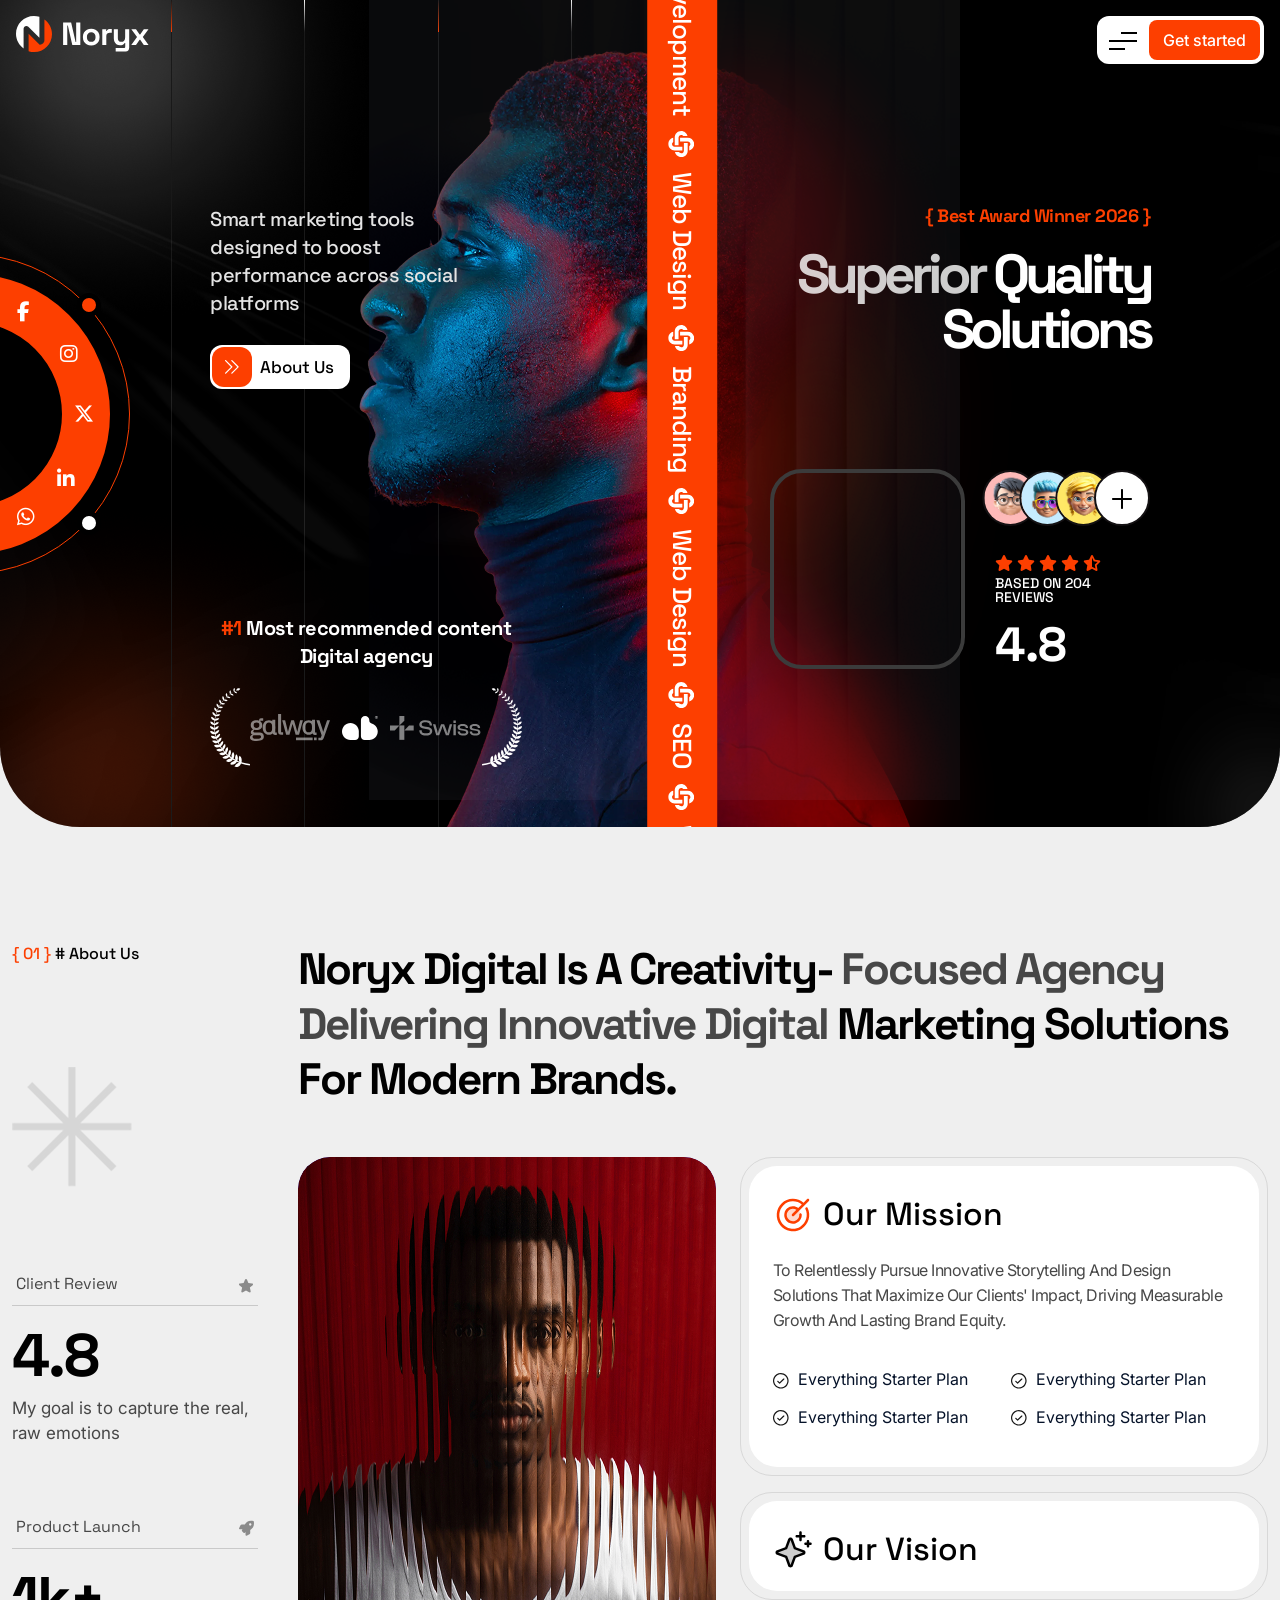
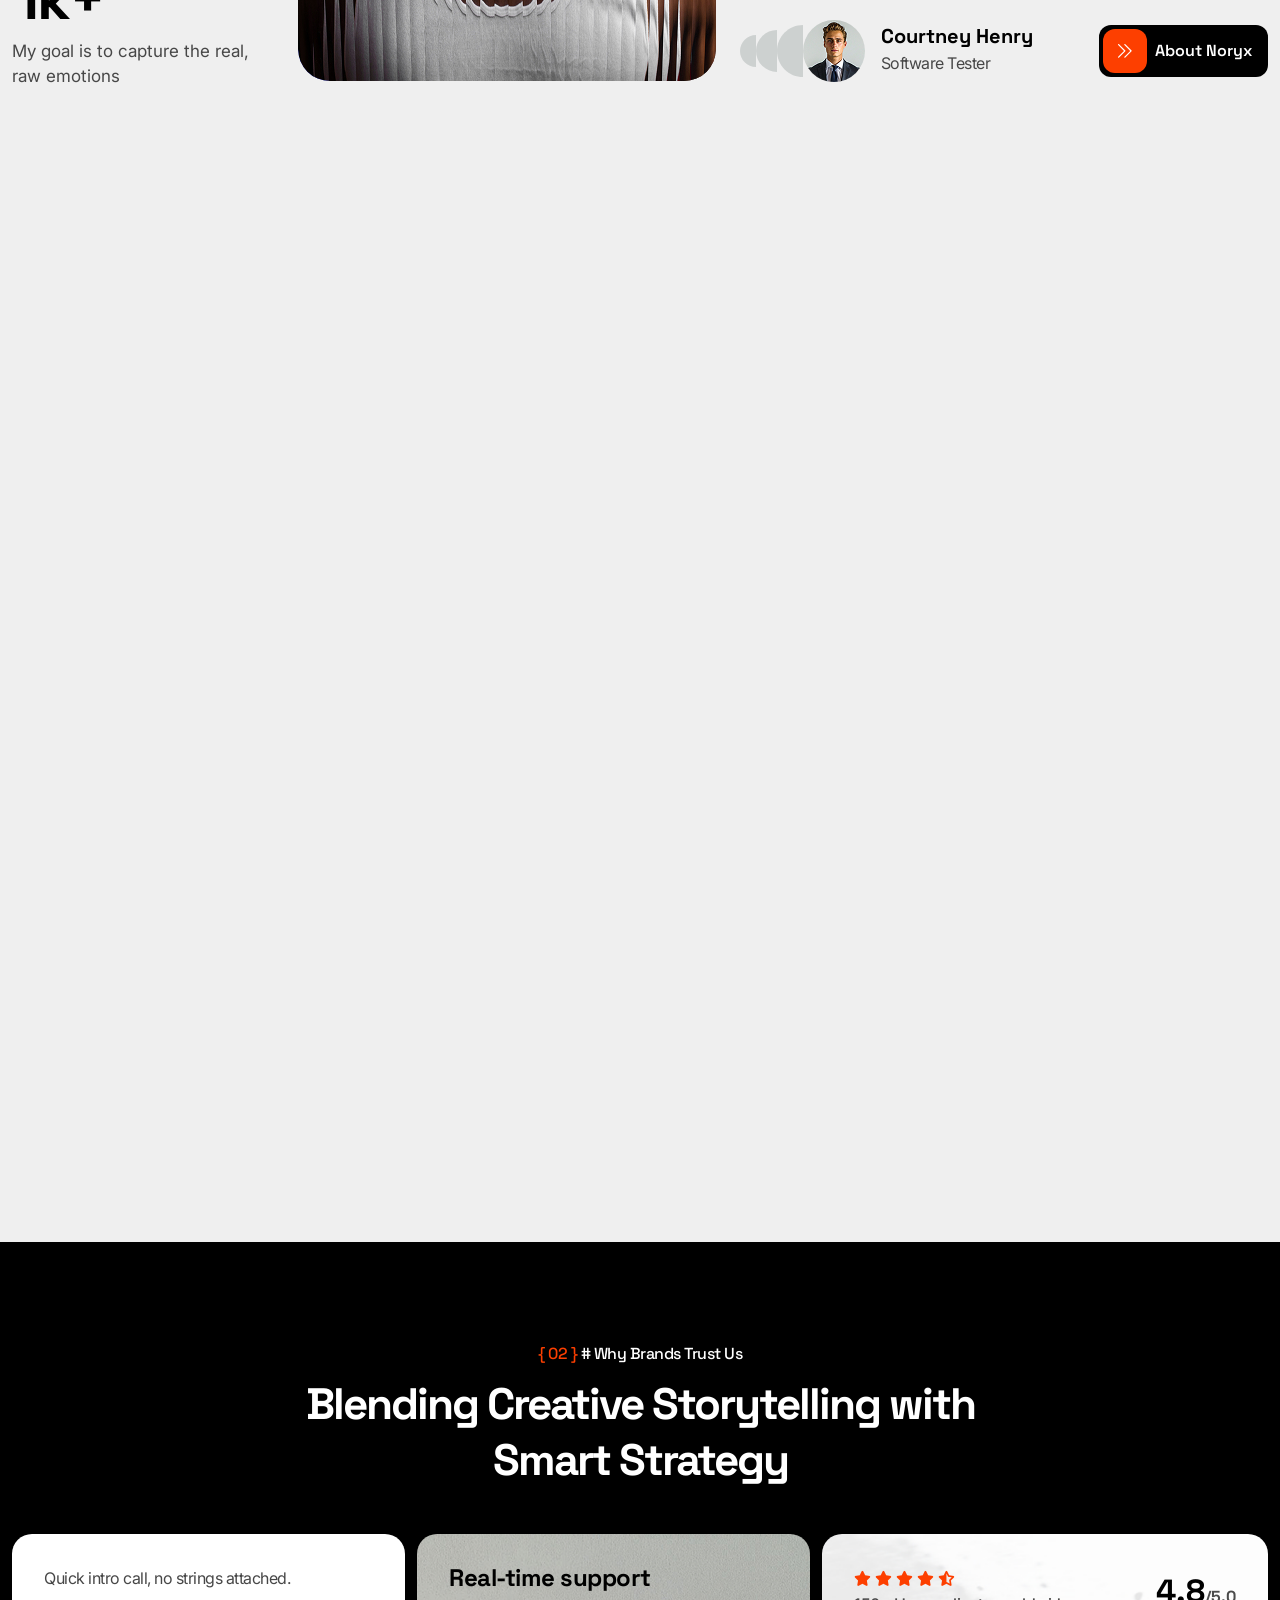
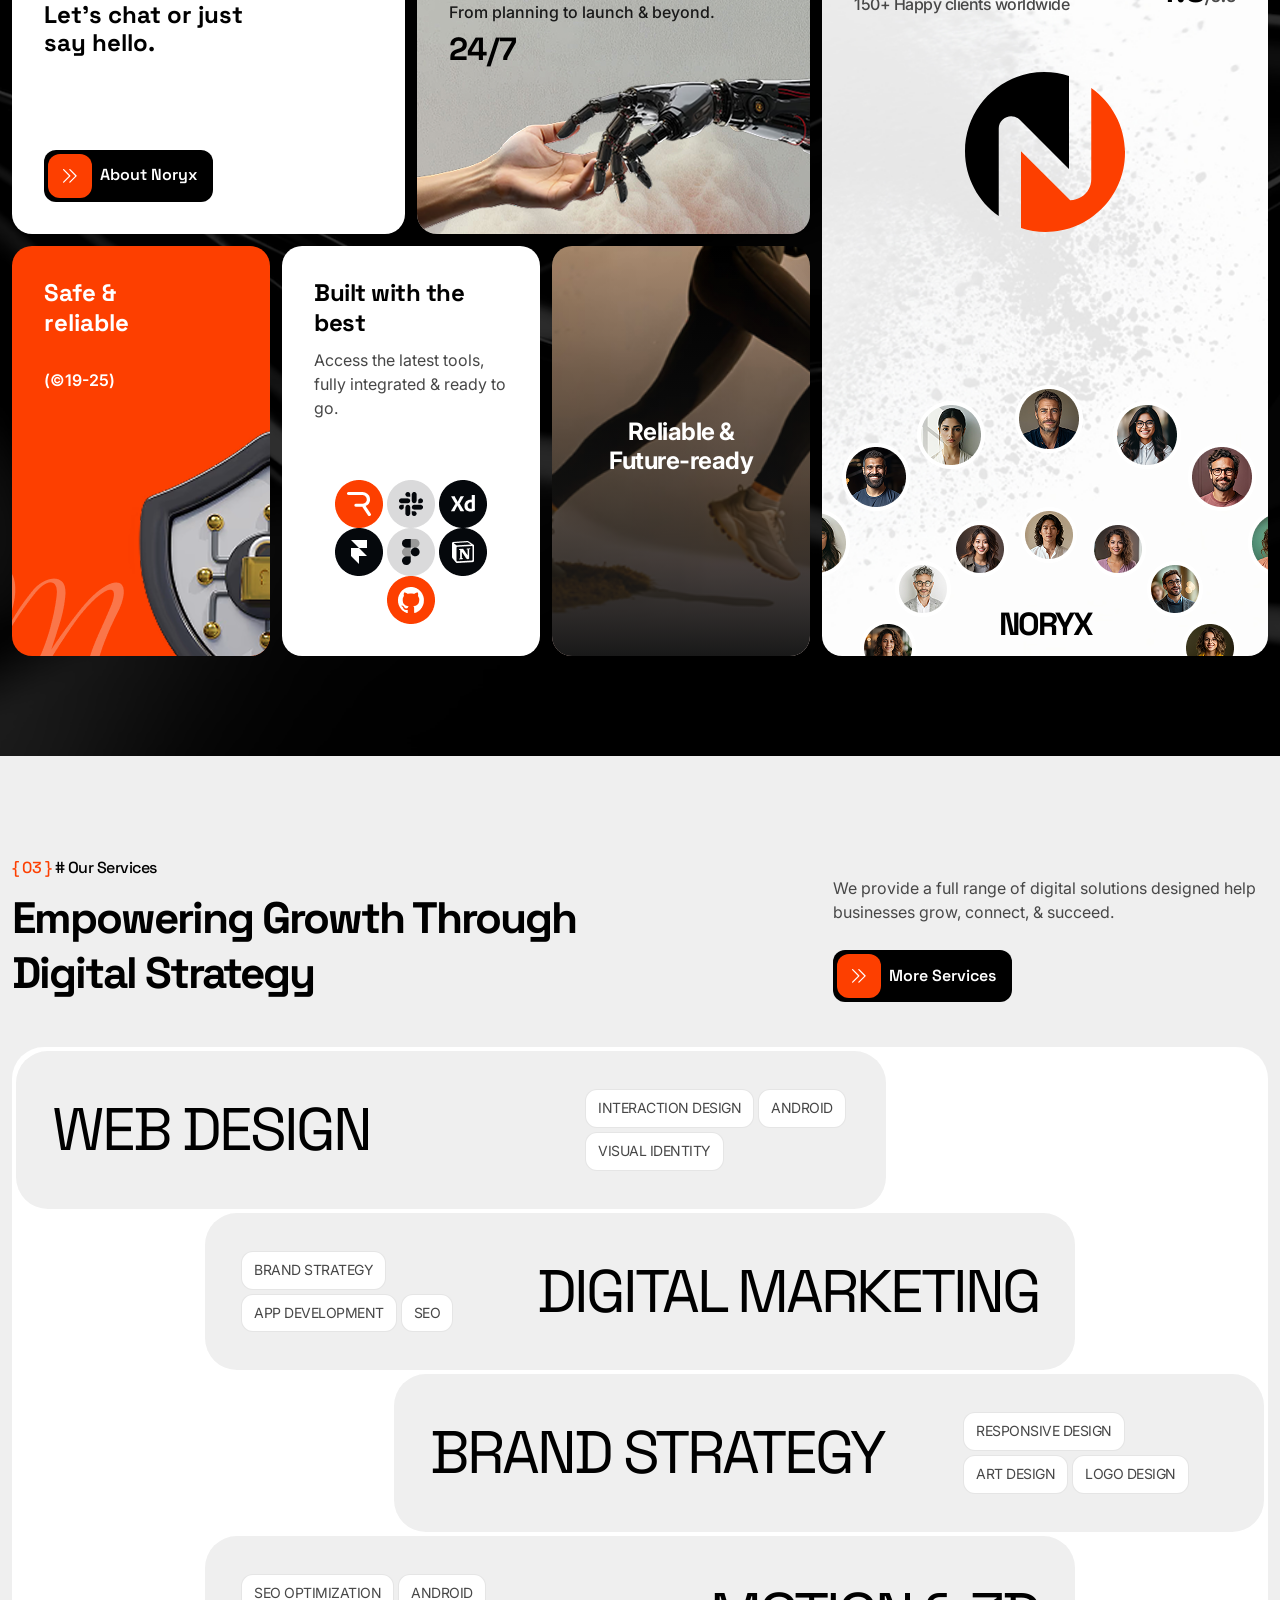
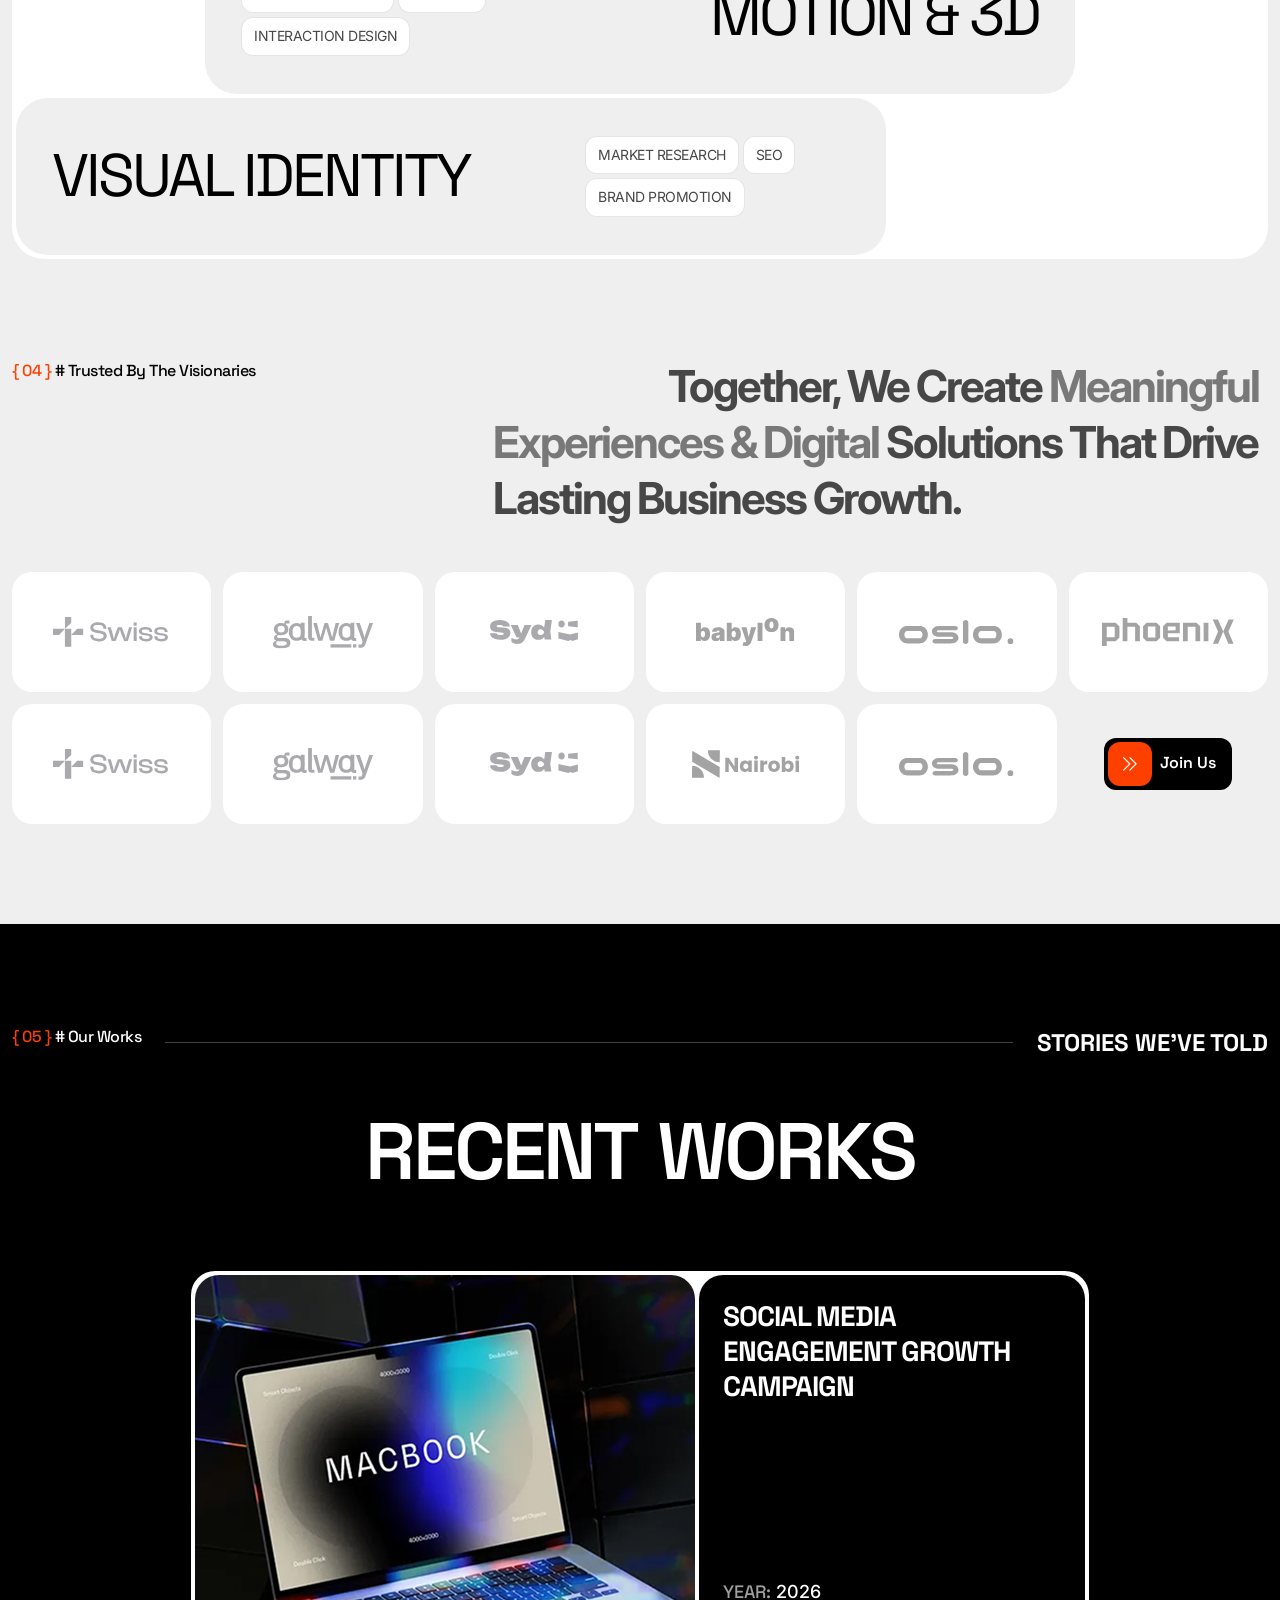
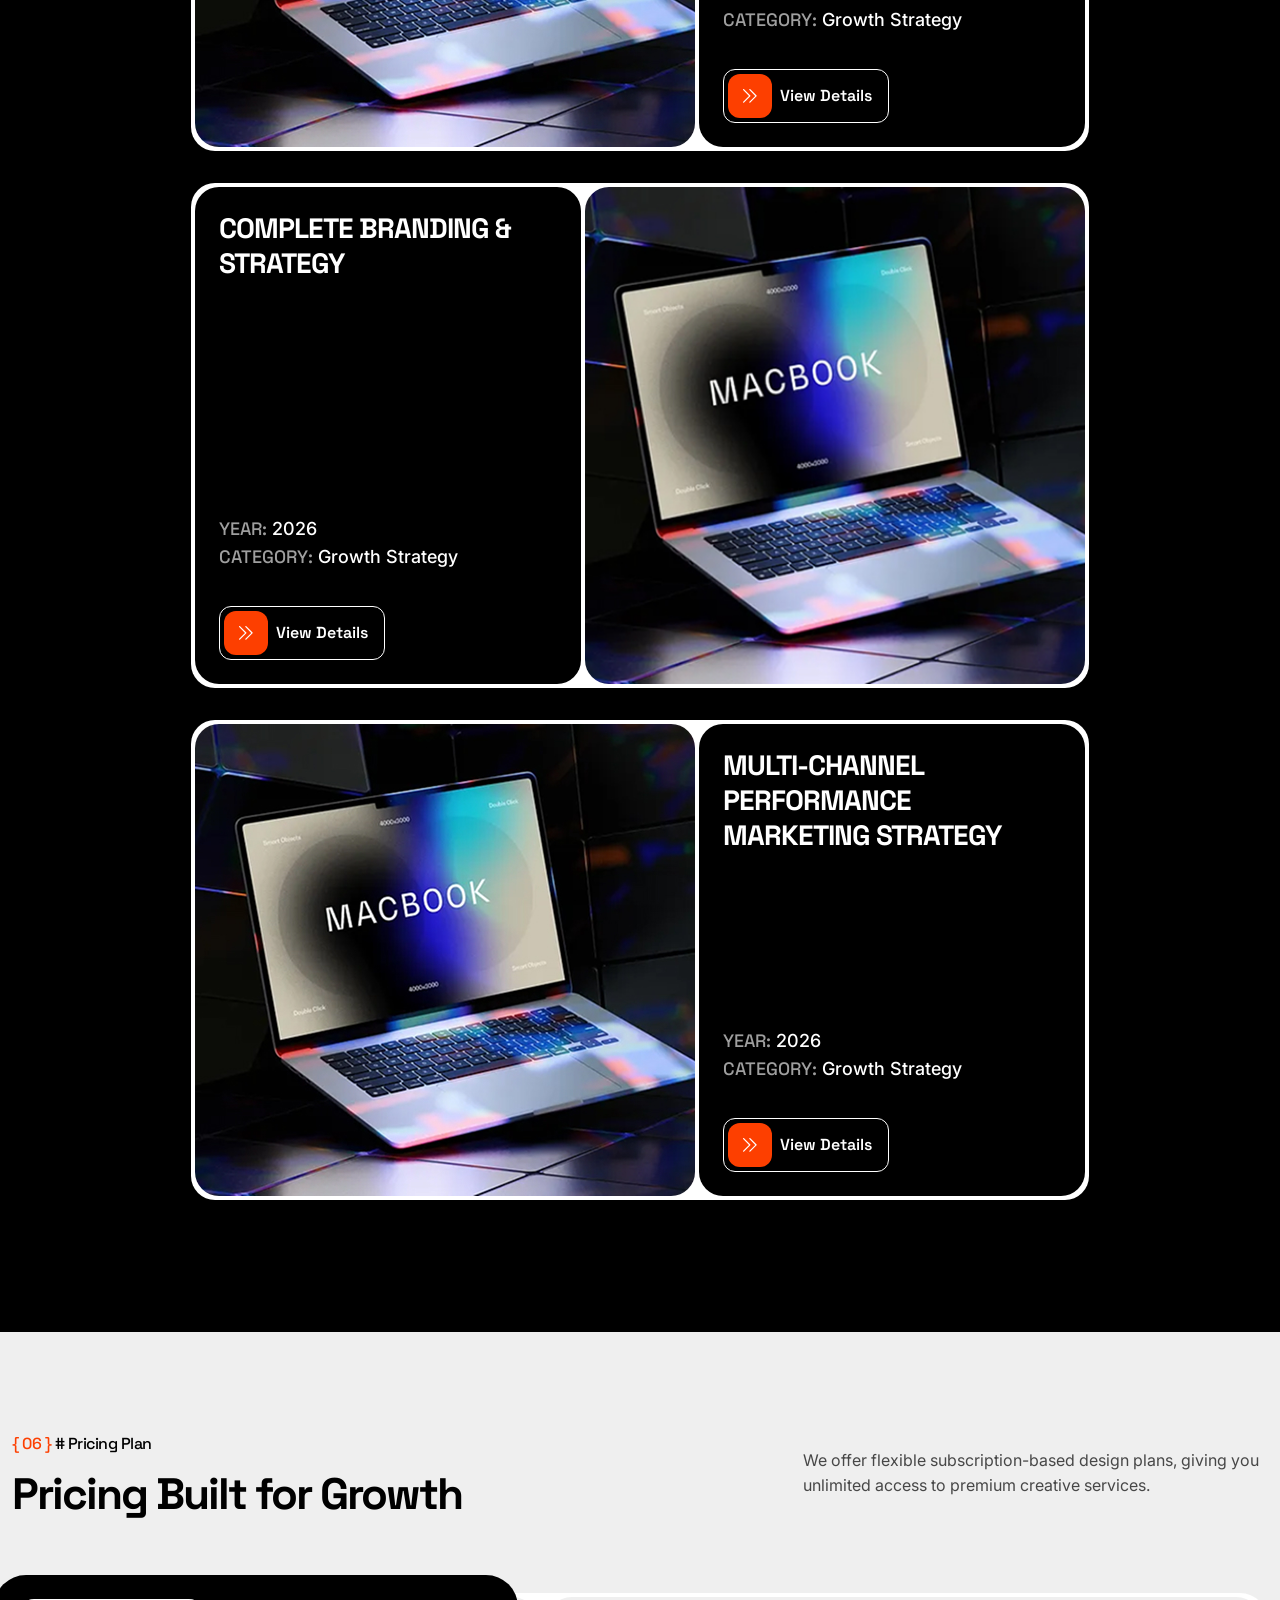
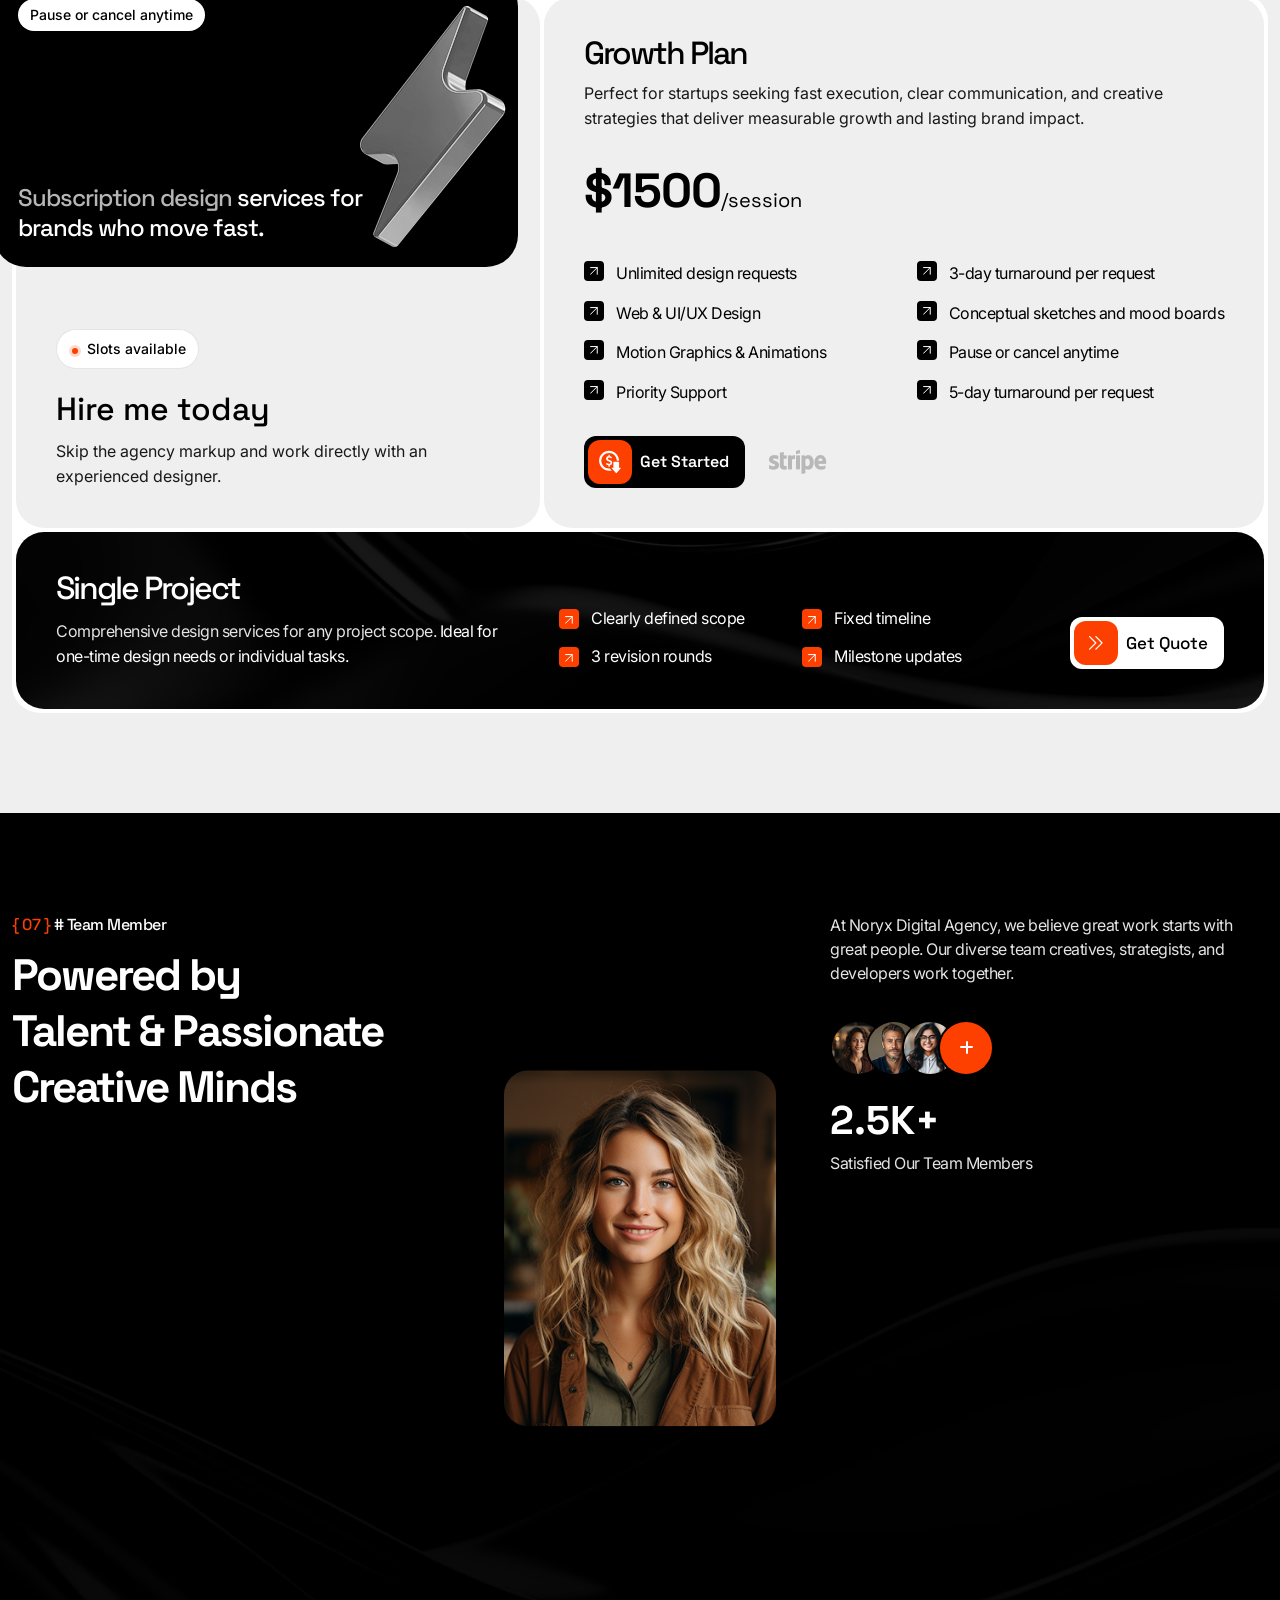
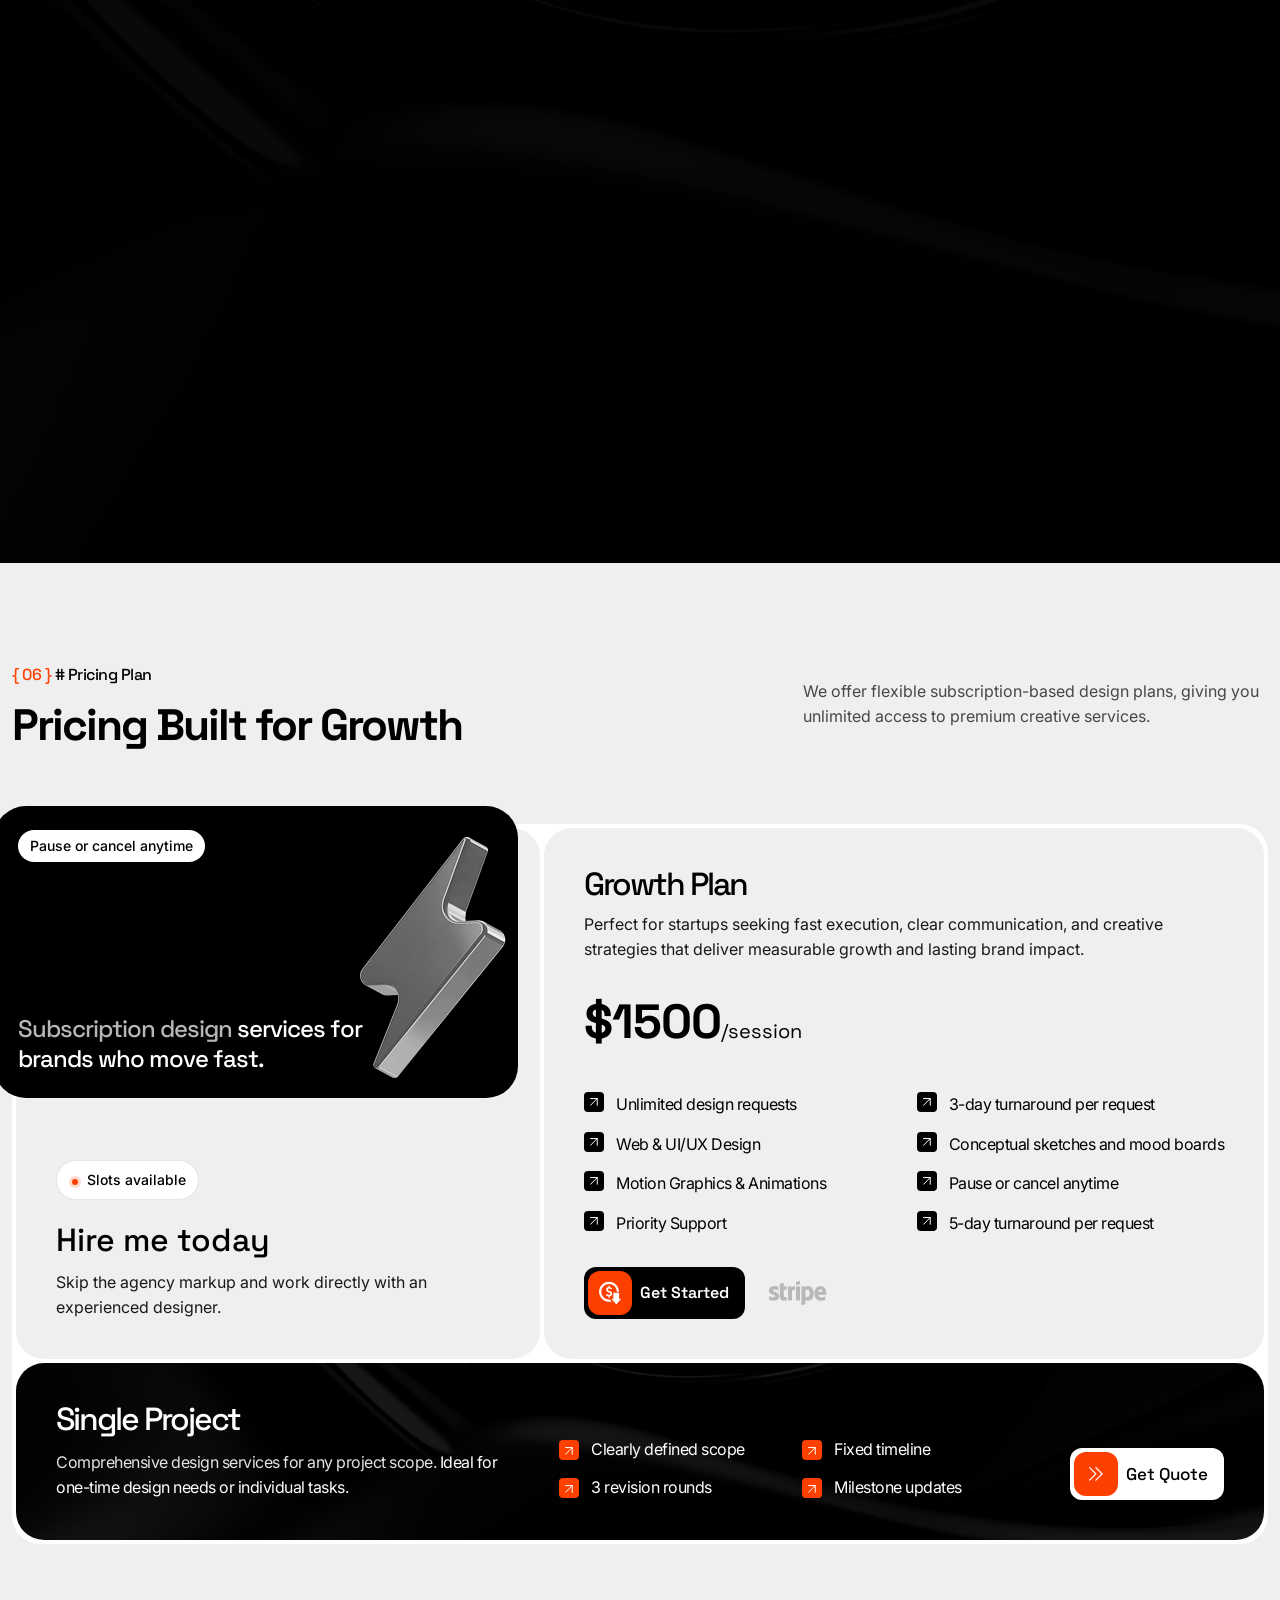
==== commit 304df962: "60% 60%" ====
--- a/index.html
+++ b/index.html
@@ -939,11 +939,289 @@
 						</div>
 					</div>
 				</div>
+				<div class="nx-price1-bottom d-flex justify-content-between align-items-end" data-background="assets/img/bg/pr-bg.png">
+					<div class="bottom-text headline  pera-content">
+						<h3>Single Project</h3>
+						<p><span>Comprehensive design services for any project scope.</span> Ideal for 
+						one-time design needs or individual tasks.</p>
+					</div>
+					<div class="bottom-list-btn d-flex align-items-end  ul-li">
+						<ul>
+							<li><i><img src="assets/img/icon/ic5.svg" alt=""></i>Clearly defined scope</li>
+							<li><i><img src="assets/img/icon/ic5.svg" alt=""></i>Fixed timeline</li>
+							<li><i><img src="assets/img/icon/ic5.svg" alt=""></i>3 revision rounds</li>
+							<li><i><img src="assets/img/icon/ic5.svg" alt=""></i>Milestone updates</li>
+						</ul>
+						<div class="nx-btn1 ver_3">
+							<a href="#">
+								<i>
+									<svg width="14" height="14" viewBox="0 0 14 14" fill="none" xmlns="http://www.w3.org/2000/svg">
+										<path d="M7.31754 7.31754L1.06753 13.5675C0.95026 13.6848 0.7912 13.7507 0.625347 13.7507C0.459495 13.7507 0.300435 13.6848 0.18316 13.5675C0.0658846 13.4503 3.26935e-09 13.2912 0 13.1253C-3.26935e-09 12.9595 0.0658846 12.8004 0.18316 12.6832L5.99175 6.87535L0.18316 1.06753C0.0658846 0.95026 0 0.7912 0 0.625347C0 0.459495 0.0658846 0.300435 0.18316 0.18316C0.300435 0.0658846 0.459495 0 0.625347 0C0.7912 0 0.95026 0.0658846 1.06753 0.18316L7.31754 6.43316C7.37565 6.49121 7.42175 6.56014 7.4532 6.63601C7.48465 6.71188 7.50084 6.79321 7.50084 6.87535C7.50084 6.95748 7.48465 7.03881 7.4532 7.11469C7.42175 7.19056 7.37565 7.25949 7.31754 7.31754ZM13.5675 6.43316L7.31754 0.18316C7.20026 0.0658846 7.0412 0 6.87535 0C6.7095 0 6.55044 0.0658846 6.43316 0.18316C6.31588 0.300435 6.25 0.459495 6.25 0.625347C6.25 0.7912 6.31588 0.95026 6.43316 1.06753L12.2418 6.87535L6.43316 12.6832C6.31588 12.8004 6.25 12.9595 6.25 13.1253C6.25 13.2912 6.31588 13.4503 6.43316 13.5675C6.55044 13.6848 6.7095 13.7507 6.87535 13.7507C7.0412 13.7507 7.20026 13.6848 7.31754 13.5675L13.5675 7.31754C13.6256 7.25949 13.6717 7.19056 13.7032 7.11469C13.7347 7.03881 13.7508 6.95748 13.7508 6.87535C13.7508 6.79321 13.7347 6.71188 13.7032 6.63601C13.6717 6.56014 13.6256 6.49121 13.5675 6.43316Z" fill="white"></path>
+									</svg>
+								</i>
+								<span>
+									Get Quote
+								</span>
+							</a>
+						</div>
+					</div>
+				</div>
 			</div>
 		</div>
 	</section>
 <!-- End of Price section
 	============================================= -->
+
+<!-- Start of Team section
+	============================================= -->
+	<section id="nx-team1" class="nx-team1-sec pt-100 pb-100" data-background="assets/img/bg/tm-bg.jpg">
+		<div class="container">
+			<div class="nx-team1-top d-flex justify-content-between">
+				<div class="nx-sec-title1 headline">
+					<div class="subtitle">
+						<span>{ 07 }</span> # Team Member
+					</div>
+					<h2 class="sec_title">Powered by <br> 
+						Talent & Passionate 
+					Creative Minds</h2>
+				</div>
+				<div class="nx-tm1-desc pera-content">
+					<p>At Noryx Digital Agency, we believe great work starts with great people. Our diverse team creatives, strategists, and developers work together.</p>
+					<div class="nx-tm1-client ul-li">
+						<ul>
+							<li><img src="assets/img/client/cl4.jpg" alt=""></li>
+							<li><img src="assets/img/client/cl5.jpg" alt=""></li>
+							<li><img src="assets/img/client/cl6.jpg" alt=""></li>
+							<li><i class="fa-solid fa-plus"></i></li>
+						</ul>
+						<div class="nx-tm1-cl-numb mt-20 headline pera-content">
+							<h3>2.5K+</h3>
+							<p>Satisfied Our Team Members</p>
+						</div>
+					</div>
+				</div>
+			</div>
+			<div class="nx-team1-wrap">
+				<div class="nx-team1-content d-flex justify-content-between">
+					<div class="nx-team1-item _1">
+						<div class="item-inner position-relative">
+							<div class="item-img img-cover">
+								<img src="assets/img/team/tm1.jpg" alt="">
+							</div>
+							<div class="item-text text-center headline">
+								<h3><a href="#">Courtney Henry</a></h3>
+								<span>Software Tester</span>
+							</div>
+							<div class="item-social">
+								<a href="#"><span><i class="fa-brands fa-facebook-f"></i></span></a>
+								<a href="#"><span><i class="fa-brands fa-instagram"></i></span></a>
+								<a href="#"><span><i class="fa-brands fa-x-twitter"></i></span> </a>
+								<a href="#"><span><i class="fa-brands fa-linkedin-in"></i></span></a>
+							</div>
+						</div>
+					</div>
+					<div class="nx-team1-item _2">
+						<div class="item-inner position-relative">
+							<div class="item-img img-cover">
+								<img src="assets/img/team/tm2.jpg" alt="">
+							</div>
+							<div class="item-text text-center headline">
+								<h3><a href="#">Courtney Henry</a></h3>
+								<span>Software Tester</span>
+							</div>
+							<div class="item-social">
+								<a href="#"><span><i class="fa-brands fa-facebook-f"></i></span></a>
+								<a href="#"><span><i class="fa-brands fa-instagram"></i></span></a>
+								<a href="#"><span><i class="fa-brands fa-x-twitter"></i></span> </a>
+								<a href="#"><span><i class="fa-brands fa-linkedin-in"></i></span></a>
+							</div>
+						</div>
+					</div>
+					<div class="nx-team1-item _3">
+						<div class="item-inner position-relative">
+							<div class="item-img img-cover">
+								<img src="assets/img/team/tm3.jpg" alt="">
+							</div>
+							<div class="item-text text-center headline">
+								<h3><a href="#">Courtney Henry</a></h3>
+								<span>Software Tester</span>
+							</div>
+							<div class="item-social">
+								<a href="#"><span><i class="fa-brands fa-facebook-f"></i></span></a>
+								<a href="#"><span><i class="fa-brands fa-instagram"></i></span></a>
+								<a href="#"><span><i class="fa-brands fa-x-twitter"></i></span> </a>
+								<a href="#"><span><i class="fa-brands fa-linkedin-in"></i></span></a>
+							</div>
+						</div>
+					</div>
+					<div class="nx-team1-item _4">
+						<div class="item-inner position-relative">
+							<div class="item-img img-cover">
+								<img src="assets/img/team/tm4.jpg" alt="">
+							</div>
+							<div class="item-text text-center headline">
+								<h3><a href="#">Courtney Henry</a></h3>
+								<span>Software Tester</span>
+							</div>
+							<div class="item-social">
+								<a href="#"><span><i class="fa-brands fa-facebook-f"></i></span></a>
+								<a href="#"><span><i class="fa-brands fa-instagram"></i></span></a>
+								<a href="#"><span><i class="fa-brands fa-x-twitter"></i></span> </a>
+								<a href="#"><span><i class="fa-brands fa-linkedin-in"></i></span></a>
+							</div>
+						</div>
+					</div>
+					<div class="nx-team1-item _5">
+						<div class="item-inner position-relative">
+							<div class="item-img img-cover">
+								<img src="assets/img/team/tm5.jpg" alt="">
+							</div>
+							<div class="item-text text-center headline">
+								<h3><a href="#">Courtney Henry</a></h3>
+								<span>Software Tester</span>
+							</div>
+							<div class="item-social">
+								<a href="#"><span><i class="fa-brands fa-facebook-f"></i></span></a>
+								<a href="#"><span><i class="fa-brands fa-instagram"></i></span></a>
+								<a href="#"><span><i class="fa-brands fa-x-twitter"></i></span> </a>
+								<a href="#"><span><i class="fa-brands fa-linkedin-in"></i></span></a>
+							</div>
+						</div>
+					</div>
+				</div>
+				<div class="nx-tm1-bottom text-center pera-content">
+					<p>At Noryx Digital Agency, we believe great work starts with 
+					great people. Our diverse team creatives, </p>
+					<div class="nx-btn1 text-center ver_2">
+						<a href="#">
+							<i>
+								<svg width="14" height="14" viewBox="0 0 14 14" fill="none" xmlns="http://www.w3.org/2000/svg">
+									<path d="M7.31754 7.31754L1.06753 13.5675C0.95026 13.6848 0.7912 13.7507 0.625347 13.7507C0.459495 13.7507 0.300435 13.6848 0.18316 13.5675C0.0658846 13.4503 3.26935e-09 13.2912 0 13.1253C-3.26935e-09 12.9595 0.0658846 12.8004 0.18316 12.6832L5.99175 6.87535L0.18316 1.06753C0.0658846 0.95026 0 0.7912 0 0.625347C0 0.459495 0.0658846 0.300435 0.18316 0.18316C0.300435 0.0658846 0.459495 0 0.625347 0C0.7912 0 0.95026 0.0658846 1.06753 0.18316L7.31754 6.43316C7.37565 6.49121 7.42175 6.56014 7.4532 6.63601C7.48465 6.71188 7.50084 6.79321 7.50084 6.87535C7.50084 6.95748 7.48465 7.03881 7.4532 7.11469C7.42175 7.19056 7.37565 7.25949 7.31754 7.31754ZM13.5675 6.43316L7.31754 0.18316C7.20026 0.0658846 7.0412 0 6.87535 0C6.7095 0 6.55044 0.0658846 6.43316 0.18316C6.31588 0.300435 6.25 0.459495 6.25 0.625347C6.25 0.7912 6.31588 0.95026 6.43316 1.06753L12.2418 6.87535L6.43316 12.6832C6.31588 12.8004 6.25 12.9595 6.25 13.1253C6.25 13.2912 6.31588 13.4503 6.43316 13.5675C6.55044 13.6848 6.7095 13.7507 6.87535 13.7507C7.0412 13.7507 7.20026 13.6848 7.31754 13.5675L13.5675 7.31754C13.6256 7.25949 13.6717 7.19056 13.7032 7.11469C13.7347 7.03881 13.7508 6.95748 13.7508 6.87535C13.7508 6.79321 13.7347 6.71188 13.7032 6.63601C13.6717 6.56014 13.6256 6.49121 13.5675 6.43316Z" fill="#000000"></path>
+								</svg>
+							</i>
+							<span>
+								View All Team
+							</span>
+						</a>
+					</div>
+				</div>
+			</div>
+		</div>
+	</section>
+<!-- End of Team section
+	============================================= -->	
+
+
+<!-- Start of Price section
+	============================================= -->
+	<section id="nx-price1" class="nx-price1-sec pt-100 pb-100">
+		<div class="container">
+			<div class="nx-ser1-top flex-wrap d-flex align-items-end justify-content-between">
+				<div class="nx-sec-title1 headline">
+					<div class="subtitle">
+						<span>{ 06 }</span> # Pricing Plan
+					</div>
+					<h2 class="sec_title">Pricing Built for Growth</h2>
+				</div>
+				<div class="item-desc pera-content">
+					<p>We offer flexible subscription-based design plans, giving you unlimited access to premium creative services.</p>
+				</div>
+			</div>
+			<div class="nx-price1-content  mt-70">
+				<div class="nx-price1-top">
+					<div class="nx-price1-card-wrap1">
+						<div class="nx-price1-card1 headline d-flex justify-content-between flex-wrap position-relative">
+							<div class="item-slug"><span>Pause or cancel anytime</span></div>
+							<h3><span>Subscription design </span> services for 
+							brands who move fast.</h3>
+							<div class="item-img">
+								<img src="assets/img/shape/shape7.png" alt="">
+							</div>
+						</div>
+						<div class="nx-price1-hire headline pera-content">
+							<div class="nx-av-slot">Slots available</div>
+							<h2>Hire me today</h2>
+							<p>Skip the agency markup and work directly with an 
+							experienced designer.</p>
+						</div>
+					</div>
+					<div class="nx-price1-card-wrap2">
+						<div class="item-title headline pera-content">
+							<h3>Growth Plan</h3>
+							<p>Perfect for startups seeking fast execution, clear communication, and creative strategies that 
+							deliver measurable growth and lasting brand impact.</p>
+						</div>
+						<div class="item-price mt-30 headline">
+							<h3>$1500<span>/session</span></h3>
+						</div>
+						<div class="item-list mt-40 ul-li-block d-flex justify-content-between">
+							<ul>
+								<li><i><img src="assets/img/icon/ic5.svg" alt=""></i> Unlimited design requests</li>
+								<li><i><img src="assets/img/icon/ic5.svg" alt=""></i> Web & UI/UX Design</li>
+								<li><i><img src="assets/img/icon/ic5.svg" alt=""></i> Motion Graphics & Animations</li>
+								<li><i><img src="assets/img/icon/ic5.svg" alt=""></i> Priority Support</li>
+							</ul>
+							<ul>
+								<li><i><img src="assets/img/icon/ic5.svg" alt=""></i> 3-day turnaround per request</li>
+								<li><i><img src="assets/img/icon/ic5.svg" alt=""></i> Conceptual sketches and mood boards</li>
+								<li><i><img src="assets/img/icon/ic5.svg" alt=""></i> Pause or cancel anytime</li>
+								<li><i><img src="assets/img/icon/ic5.svg" alt=""></i> 5-day turnaround per request</li>
+							</ul>
+						</div>
+						<div class="item-btn-wrap d-flex align-items-center">
+							<div class="nx-btn1 ver_2">
+								<a href="#">
+									<i>
+										<svg width="24" height="24" viewBox="0 0 24 24" fill="none" xmlns="http://www.w3.org/2000/svg">
+											<path d="M15.3606 15.5278C15.3606 14.4587 15.3606 13.3824 15.3606 12.3133C15.3606 11.8696 15.4988 11.7314 15.9352 11.7314H20.5388C20.9315 11.7314 21.0915 11.8914 21.0915 12.2842V17.6296C21.0915 17.8114 21.1206 17.8842 21.3243 17.8769C21.6952 17.8551 22.2697 17.8696 22.6406 17.8696C22.757 17.8696 22.8588 17.8842 22.9097 18.0005C22.9606 18.1169 22.917 18.2042 22.8443 18.2914C21.8479 19.4624 19.4697 21.9569 18.4733 23.1278C18.3206 23.3096 18.2043 23.3096 18.0443 23.1205C17.0552 21.9569 14.7424 19.4696 13.7533 18.306C13.6733 18.2114 13.6152 18.1169 13.6806 17.9933C13.7461 17.8696 13.8406 17.8696 13.957 17.8696C14.3279 17.8696 14.7643 17.8551 15.1352 17.8769C15.3388 17.8842 15.3752 17.8114 15.3752 17.6296C15.3606 16.5314 15.3606 16.626 15.3606 15.5278Z" fill="white"/>
+											<path d="M10.5983 16.7349C10.4965 16.6695 10.4456 16.5458 10.4601 16.4295C10.4674 16.1022 10.4601 15.7822 10.4674 15.4549C10.4674 15.3676 10.4383 15.3386 10.3583 15.3313C9.67466 15.2295 9.02739 14.9604 8.47466 14.5531C8.31466 14.444 8.16921 14.3204 8.0383 14.1822C7.93648 14.0658 7.92194 13.9713 8.01648 13.8476C8.22739 13.564 8.4383 13.2876 8.65648 13.0113C8.77285 12.8658 8.88921 12.8513 9.03466 12.9749C9.48557 13.3822 10.031 13.6658 10.6201 13.7967C11.1147 13.8986 11.5874 13.8695 12.0383 13.6004C12.511 13.3167 12.7438 12.5676 12.1256 12.0876C11.8056 11.8404 11.4274 11.6949 11.0492 11.5349C10.5765 11.3386 10.0965 11.164 9.64557 10.924C9.19466 10.684 8.79466 10.3931 8.49648 9.97128C8.18375 9.52764 8.05285 8.98946 8.1183 8.45128C8.23466 7.40401 8.86739 6.76401 9.78375 6.35673C9.97285 6.27673 10.1692 6.21855 10.3728 6.18219C10.4528 6.16764 10.4601 6.13128 10.4601 6.06582C10.4601 5.71673 10.4601 5.36037 10.4601 5.01128C10.4601 4.82219 10.5401 4.74219 10.7292 4.74219H11.5438C11.711 4.74219 11.7838 4.81491 11.7838 4.98219V6.03673C11.7838 6.10946 11.8056 6.13855 11.8783 6.14582C12.5692 6.22582 13.2238 6.50219 13.7692 6.93128C13.7983 6.9531 13.8274 6.98219 13.8565 7.01128C13.9801 7.12764 13.9947 7.1931 13.9074 7.33855C13.7401 7.64401 13.5728 7.94219 13.4056 8.24764C13.311 8.41492 13.1801 8.44401 13.0201 8.32037C12.8092 8.1531 12.5838 8.00764 12.3365 7.89128C11.8056 7.64401 11.2601 7.53491 10.6856 7.68764C10.3001 7.78946 9.96557 7.97128 9.83466 8.38582C9.72557 8.72764 9.83466 9.05491 10.1038 9.28764C10.4528 9.60037 10.8819 9.76037 11.311 9.92764C11.8274 10.1313 12.3438 10.3276 12.8383 10.5895C13.1874 10.7713 13.4928 11.0186 13.7401 11.3167C14.0092 11.644 14.1328 12.0367 14.1692 12.4586C14.1692 12.5022 14.1765 12.5531 14.1765 12.5967C14.1983 12.6404 14.1692 12.6986 14.1983 12.7422V12.8149C14.1692 12.9822 14.1838 13.1567 14.1401 13.324C14.031 13.7458 13.8274 14.1313 13.5292 14.4586C13.1001 14.9386 12.5547 15.2149 11.9365 15.3531C11.8638 15.3531 11.8128 15.4186 11.8128 15.4913V15.5058C11.8201 15.8258 11.8128 16.1531 11.8128 16.4804C11.8128 16.604 11.7692 16.6986 11.6383 16.7349H10.5983Z" fill="white"/>
+											<path d="M11.7618 18.4586C11.5363 18.4804 11.3036 18.4877 11.0709 18.4877C6.79449 18.4877 3.3254 15.0186 3.3254 10.7422C3.3254 6.46583 6.79449 2.99674 11.0709 2.99674C15.3472 2.99674 18.8163 6.46583 18.8163 10.7422H21.0709V10.7349C21.0636 5.29492 16.5109 0.742196 11.0781 0.742196C5.55813 0.734924 1.07812 5.20765 1.07812 10.7277V10.7422C1.07812 16.1822 5.63812 20.7349 11.0709 20.7349C11.9581 20.7349 12.8454 20.6186 13.7036 20.3858L11.7618 18.4586Z" fill="white"/>
+										</svg>
+									</i>
+									<span>
+										Get Started
+									</span>
+								</a>
+							</div>
+							<div class="item-payment-logo">
+								<img src="assets/img/sponsor/sp15.png" alt="">
+							</div>
+						</div>
+					</div>
+				</div>
+				<div class="nx-price1-bottom d-flex justify-content-between align-items-end" data-background="assets/img/bg/pr-bg.png">
+					<div class="bottom-text headline  pera-content">
+						<h3>Single Project</h3>
+						<p><span>Comprehensive design services for any project scope.</span> Ideal for 
+						one-time design needs or individual tasks.</p>
+					</div>
+					<div class="bottom-list-btn d-flex align-items-end  ul-li">
+						<ul>
+							<li><i><img src="assets/img/icon/ic5.svg" alt=""></i>Clearly defined scope</li>
+							<li><i><img src="assets/img/icon/ic5.svg" alt=""></i>Fixed timeline</li>
+							<li><i><img src="assets/img/icon/ic5.svg" alt=""></i>3 revision rounds</li>
+							<li><i><img src="assets/img/icon/ic5.svg" alt=""></i>Milestone updates</li>
+						</ul>
+						<div class="nx-btn1 ver_3">
+							<a href="#">
+								<i>
+									<svg width="14" height="14" viewBox="0 0 14 14" fill="none" xmlns="http://www.w3.org/2000/svg">
+										<path d="M7.31754 7.31754L1.06753 13.5675C0.95026 13.6848 0.7912 13.7507 0.625347 13.7507C0.459495 13.7507 0.300435 13.6848 0.18316 13.5675C0.0658846 13.4503 3.26935e-09 13.2912 0 13.1253C-3.26935e-09 12.9595 0.0658846 12.8004 0.18316 12.6832L5.99175 6.87535L0.18316 1.06753C0.0658846 0.95026 0 0.7912 0 0.625347C0 0.459495 0.0658846 0.300435 0.18316 0.18316C0.300435 0.0658846 0.459495 0 0.625347 0C0.7912 0 0.95026 0.0658846 1.06753 0.18316L7.31754 6.43316C7.37565 6.49121 7.42175 6.56014 7.4532 6.63601C7.48465 6.71188 7.50084 6.79321 7.50084 6.87535C7.50084 6.95748 7.48465 7.03881 7.4532 7.11469C7.42175 7.19056 7.37565 7.25949 7.31754 7.31754ZM13.5675 6.43316L7.31754 0.18316C7.20026 0.0658846 7.0412 0 6.87535 0C6.7095 0 6.55044 0.0658846 6.43316 0.18316C6.31588 0.300435 6.25 0.459495 6.25 0.625347C6.25 0.7912 6.31588 0.95026 6.43316 1.06753L12.2418 6.87535L6.43316 12.6832C6.31588 12.8004 6.25 12.9595 6.25 13.1253C6.25 13.2912 6.31588 13.4503 6.43316 13.5675C6.55044 13.6848 6.7095 13.7507 6.87535 13.7507C7.0412 13.7507 7.20026 13.6848 7.31754 13.5675L13.5675 7.31754C13.6256 7.25949 13.6717 7.19056 13.7032 7.11469C13.7347 7.03881 13.7508 6.95748 13.7508 6.87535C13.7508 6.79321 13.7347 6.71188 13.7032 6.63601C13.6717 6.56014 13.6256 6.49121 13.5675 6.43316Z" fill="white"></path>
+									</svg>
+								</i>
+								<span>
+									Get Quote
+								</span>
+							</a>
+						</div>
+					</div>
+				</div>
+			</div>
+		</div>
+	</section>
+<!-- End of Price section
+	============================================= -->
+
 
 
 	<!-- For Js Library -->
--- a/assets/css/style.css
+++ b/assets/css/style.css
@@ -497,6 +497,7 @@
   color: #000000;
   font-size: 17px;
   font-weight: 500;
+  white-space: nowrap;
   font-family: var(--nx-heading);
 }
 .nx-btn1:is(.ver_2) a {
@@ -512,6 +513,13 @@
   color: #fff;
   font-size: 16px;
   font-weight: 600;
+}
+.nx-btn1:is(.ver_3) a {
+  padding: 4px 16px 4px 4px;
+}
+.nx-btn1:is(.ver_3) a i {
+  width: 44px;
+  height: 44px;
 }
 
 .nx-sec-title1 .subtitle {
@@ -3515,12 +3523,23 @@
   display: -ms-flexbox;
   display: flex;
 }
+@media only screen and (min-width: 992px) and (max-width: 1199px), only screen and (min-width: 768px) and (max-width: 991px), only screen and (min-width: 576px) and (max-width: 767px), only screen and (min-width: 481px) and (max-width: 575px), (max-width: 480px) {
+  .nx-price1-top {
+    -ms-flex-wrap: wrap;
+        flex-wrap: wrap;
+  }
+}
 
 .nx-price1-card-wrap1 {
   width: 100%;
   max-width: 524px;
   border-radius: 28px;
   background-color: #EFEFEF;
+}
+@media only screen and (min-width: 992px) and (max-width: 1199px), only screen and (min-width: 768px) and (max-width: 991px), only screen and (min-width: 576px) and (max-width: 767px), only screen and (min-width: 481px) and (max-width: 575px), (max-width: 480px) {
+  .nx-price1-card-wrap1 {
+    max-width: 100%;
+  }
 }
 
 .nx-price1-card1 {
@@ -3539,10 +3558,22 @@
   -webkit-animation: floatCard 8s ease-in-out infinite;
           animation: floatCard 8s ease-in-out infinite;
 }
+@media only screen and (min-width: 992px) and (max-width: 1199px), only screen and (min-width: 768px) and (max-width: 991px), only screen and (min-width: 576px) and (max-width: 767px), only screen and (min-width: 481px) and (max-width: 575px), (max-width: 480px) {
+  .nx-price1-card1 {
+    top: 0;
+    left: 0;
+    max-width: 100%;
+  }
+}
 .nx-price1-card1 .item-img {
   top: 0;
   right: -30px;
   position: absolute;
+}
+@media only screen and (min-width: 481px) and (max-width: 575px), (max-width: 480px) {
+  .nx-price1-card1 .item-img {
+    display: none;
+  }
 }
 .nx-price1-card1 .item-slug span {
   font-size: 14px;
@@ -3612,6 +3643,16 @@
   border-radius: 28px;
   background-color: #EFEFEF;
 }
+@media only screen and (min-width: 992px) and (max-width: 1199px), only screen and (min-width: 768px) and (max-width: 991px), only screen and (min-width: 576px) and (max-width: 767px), only screen and (min-width: 481px) and (max-width: 575px), (max-width: 480px) {
+  .nx-price1-card-wrap2 {
+    max-width: 100%;
+  }
+}
+@media (max-width: 480px) {
+  .nx-price1-card-wrap2 {
+    padding: 30px 20px;
+  }
+}
 .nx-price1-card-wrap2 .item-title h3 {
   line-height: 1;
   font-size: 32px;
@@ -3627,6 +3668,11 @@
   font-weight: 700;
   letter-spacing: -1px;
 }
+@media (max-width: 480px) {
+  .nx-price1-card-wrap2 .item-price h3 {
+    font-size: 38px;
+  }
+}
 .nx-price1-card-wrap2 .item-price h3 span {
   font-size: 20px;
   font-weight: 400;
@@ -3635,6 +3681,12 @@
 .nx-price1-card-wrap2 .item-list {
   gap: 30px;
   max-width: 700px;
+}
+@media only screen and (min-width: 992px) and (max-width: 1199px), only screen and (min-width: 768px) and (max-width: 991px), only screen and (min-width: 576px) and (max-width: 767px), only screen and (min-width: 481px) and (max-width: 575px), (max-width: 480px) {
+  .nx-price1-card-wrap2 .item-list {
+    -ms-flex-wrap: wrap;
+        flex-wrap: wrap;
+  }
 }
 .nx-price1-card-wrap2 .item-list li {
   gap: 12px;
@@ -3664,6 +3716,285 @@
   gap: 24px;
   margin-top: 16px;
 }
+@media (max-width: 480px) {
+  .nx-price1-card-wrap2 .item-btn-wrap {
+    -ms-flex-wrap: wrap;
+        flex-wrap: wrap;
+  }
+}
+
+.nx-price1-bottom {
+  gap: 40px;
+  padding: 40px;
+  margin-top: 4px;
+  border-radius: 28px;
+  background-color: #000000;
+}
+@media only screen and (min-width: 992px) and (max-width: 1199px), only screen and (min-width: 768px) and (max-width: 991px), only screen and (min-width: 576px) and (max-width: 767px), only screen and (min-width: 481px) and (max-width: 575px), (max-width: 480px) {
+  .nx-price1-bottom {
+    -ms-flex-wrap: wrap;
+        flex-wrap: wrap;
+  }
+}
+.nx-price1-bottom .bottom-text {
+  max-width: 480px;
+}
+.nx-price1-bottom .bottom-text h3 {
+  color: #fff;
+  line-height: 1;
+  font-size: 32px;
+  font-weight: 500;
+  letter-spacing: -2px;
+  padding-bottom: 15px;
+}
+.nx-price1-bottom .bottom-text p {
+  color: #fff;
+  letter-spacing: -0.5px;
+}
+.nx-price1-bottom .bottom-text p span {
+  color: #E4E4E4;
+}
+.nx-price1-bottom .bottom-list-btn {
+  width: 100%;
+  max-width: 665px;
+}
+@media (max-width: 480px) {
+  .nx-price1-bottom .bottom-list-btn {
+    -ms-flex-wrap: wrap;
+        flex-wrap: wrap;
+  }
+}
+.nx-price1-bottom .bottom-list-btn ul {
+  width: 100%;
+}
+.nx-price1-bottom .bottom-list-btn li {
+  color: #fff;
+  width: 215px;
+  margin-bottom: 13px;
+  margin-right: 24px;
+  letter-spacing: -0.5px;
+}
+.nx-price1-bottom .bottom-list-btn li:nth-child(3), .nx-price1-bottom .bottom-list-btn li:nth-child(4) {
+  margin-bottom: 0;
+}
+@media only screen and (min-width: 992px) and (max-width: 1199px), only screen and (min-width: 768px) and (max-width: 991px), only screen and (min-width: 576px) and (max-width: 767px), only screen and (min-width: 481px) and (max-width: 575px), (max-width: 480px) {
+  .nx-price1-bottom .bottom-list-btn li:nth-child(3), .nx-price1-bottom .bottom-list-btn li:nth-child(4) {
+    margin-bottom: 13px;
+  }
+}
+.nx-price1-bottom .bottom-list-btn li i {
+  width: 20px;
+  height: 20px;
+  line-height: 18px;
+  margin-right: 12px;
+  border-radius: 4px;
+  text-align: center;
+  display: inline-block;
+  background-color: var(--nx-prime-c);
+}
+
+/*---------------------------------------------------- */
+/*Team area*/
+/*----------------------------------------------------*/
+.nx-team1-sec {
+  height: 150vh;
+  position: relative;
+  background-color: #000000;
+}
+.nx-team1-sec .container {
+  max-width: 1584px;
+}
+
+.nx-team1-wrap {
+  height: 150vh;
+}
+
+.nx-team1-top {
+  margin: 0 auto;
+  max-width: 1360px;
+}
+.nx-team1-top .nx-sec-title1 {
+  max-width: 438px;
+}
+.nx-team1-top .nx-sec-title1 .subtitle,
+.nx-team1-top .nx-sec-title1 .sec_title {
+  color: #fff;
+}
+
+.nx-tm1-desc {
+  max-width: 438px;
+}
+.nx-tm1-desc p {
+  color: #E4E4E4;
+  line-height: 1.5;
+  padding-bottom: 35px;
+  letter-spacing: -0.5px;
+}
+.nx-tm1-desc .nx-tm1-client ul {
+  display: -webkit-box;
+  display: -ms-flexbox;
+  display: flex;
+}
+.nx-tm1-desc .nx-tm1-client li {
+  color: #fff;
+  width: 56px;
+  height: 56px;
+  display: -webkit-box;
+  display: -ms-flexbox;
+  display: flex;
+  overflow: hidden;
+  margin-left: -20px;
+  -webkit-box-align: center;
+      -ms-flex-align: center;
+          align-items: center;
+  border-radius: 100%;
+  -webkit-box-pack: center;
+      -ms-flex-pack: center;
+          justify-content: center;
+  border: 2px solid #000000;
+  background-color: var(--nx-prime-c);
+}
+.nx-tm1-desc .nx-tm1-client li:first-child {
+  margin-left: 0;
+}
+.nx-tm1-desc .nx-tm1-client .nx-tm1-cl-numb h3 {
+  color: #fff;
+  font-size: 40px;
+  font-weight: 700;
+  padding-bottom: 5px;
+}
+.nx-tm1-desc .nx-tm1-client .nx-tm1-cl-numb p {
+  color: #E4E4E4;
+  letter-spacing: -0.5px;
+}
+
+.nx-team1-content {
+  height: 495px;
+}
+
+.nx-team1-item .item-inner {
+  width: 240px;
+  height: 312px;
+  overflow: hidden;
+  position: relative;
+}
+.nx-team1-item .item-img {
+  overflow: hidden;
+  border-radius: 24px;
+}
+.nx-team1-item .item-text {
+  left: 0;
+  width: 100%;
+  z-index: 1;
+  padding: 12px;
+  bottom: -100px;
+  position: absolute;
+  border-radius: 24px;
+  backdrop-filter: blur(5px);
+  background-color: rgba(255, 255, 255, 0.1490196078);
+  -webkit-transition: all 300ms ease-in-out;
+  transition: all 300ms ease-in-out;
+}
+.nx-team1-item .item-text h3 {
+  color: #fff;
+  font-size: 18px;
+  font-weight: 700;
+  padding-bottom: 5px;
+}
+.nx-team1-item .item-text span {
+  font-size: 15px;
+  color: rgba(255, 255, 255, 0.8);
+}
+.nx-team1-item .item-social {
+  left: 0px;
+  bottom: 0px;
+  opacity: 0;
+  position: absolute;
+  visibility: hidden;
+  background: rgba(255, 255, 255, 0.02);
+  padding: 10px 10px 34px;
+  border-top-left-radius: 50px;
+  border-top-right-radius: 50px;
+  backdrop-filter: blur(15px);
+  -webkit-transform: rotate(0deg);
+          transform: rotate(0deg);
+  -webkit-transition: all 300ms ease-in-out;
+  transition: all 300ms ease-in-out;
+}
+.nx-team1-item .item-social a {
+  color: #fff;
+  width: 40px;
+  height: 40px;
+  display: -webkit-box;
+  display: -ms-flexbox;
+  display: flex;
+  margin-bottom: 6px;
+  -webkit-box-align: center;
+      -ms-flex-align: center;
+          align-items: center;
+  border-radius: 100%;
+  background: rgba(255, 255, 255, 0.1490196078);
+  -webkit-box-pack: center;
+      -ms-flex-pack: center;
+          justify-content: center;
+  border: 1px solid rgba(255, 255, 255, 0.1019607843);
+}
+.nx-team1-item:is(._1) .item-inner {
+  -webkit-transform: rotate(-27.98deg) translateY(156px) translateX(-24px);
+          transform: rotate(-27.98deg) translateY(156px) translateX(-24px);
+}
+.nx-team1-item:is(._2) .item-inner {
+  -webkit-transform: rotate(-13.99deg) translateY(35px) translateX(10px);
+          transform: rotate(-13.99deg) translateY(35px) translateX(10px);
+}
+.nx-team1-item:is(._3) .item-inner {
+  z-index: 3;
+  position: relative;
+  -webkit-transform: rotate(0deg);
+          transform: rotate(0deg);
+}
+.nx-team1-item:is(._4) .item-inner {
+  z-index: 2;
+  position: relative;
+  -webkit-transform: rotate(13.99deg) translateY(35px) translateX(-10px);
+          transform: rotate(13.99deg) translateY(35px) translateX(-10px);
+}
+.nx-team1-item:is(._5) .item-inner {
+  -webkit-transform: rotate(27.98deg) translateY(156px) translateX(24px);
+          transform: rotate(27.98deg) translateY(156px) translateX(24px);
+}
+.nx-team1-item:hover .item-text {
+  bottom: 0px;
+}
+.nx-team1-item:hover .item-social {
+  left: 75px;
+  opacity: 1;
+  bottom: 50px;
+  visibility: visible;
+  -webkit-transform: rotate(28deg);
+          transform: rotate(28deg);
+  -webkit-transition-delay: 150ms;
+          transition-delay: 150ms;
+}
+
+.nx-tm1-bottom {
+  left: 0;
+  right: 0;
+  bottom: 100px;
+  margin: 0 auto;
+  max-width: 485px;
+  position: absolute;
+}
+.nx-tm1-bottom p {
+  color: #fff;
+  padding-bottom: 30px;
+}
+.nx-tm1-bottom .nx-btn1:is(.ver_2) a {
+  background-color: var(--nx-prime-c);
+}
+.nx-tm1-bottom .nx-btn1:is(.ver_2) a i {
+  background-color: #fff;
+}
 
 /*---------------------------------------------------- */
 /*Footer Section*/
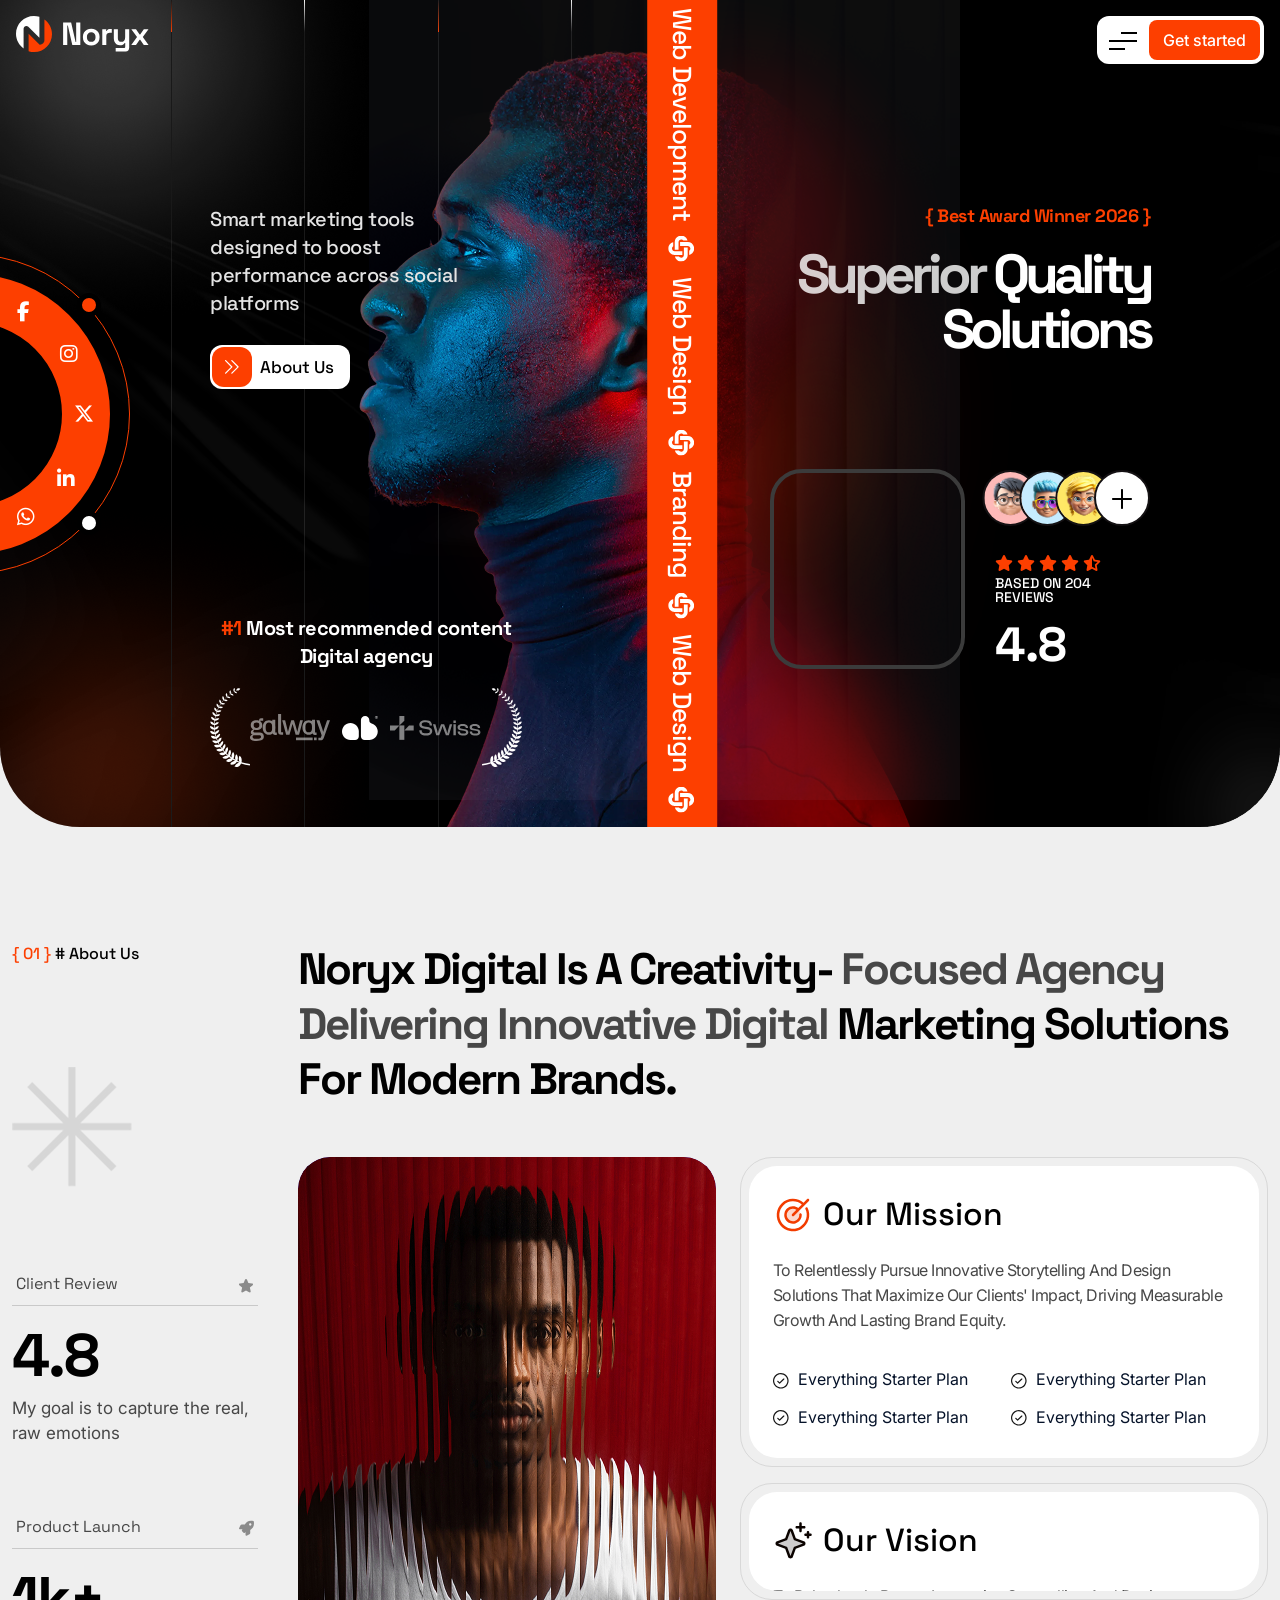
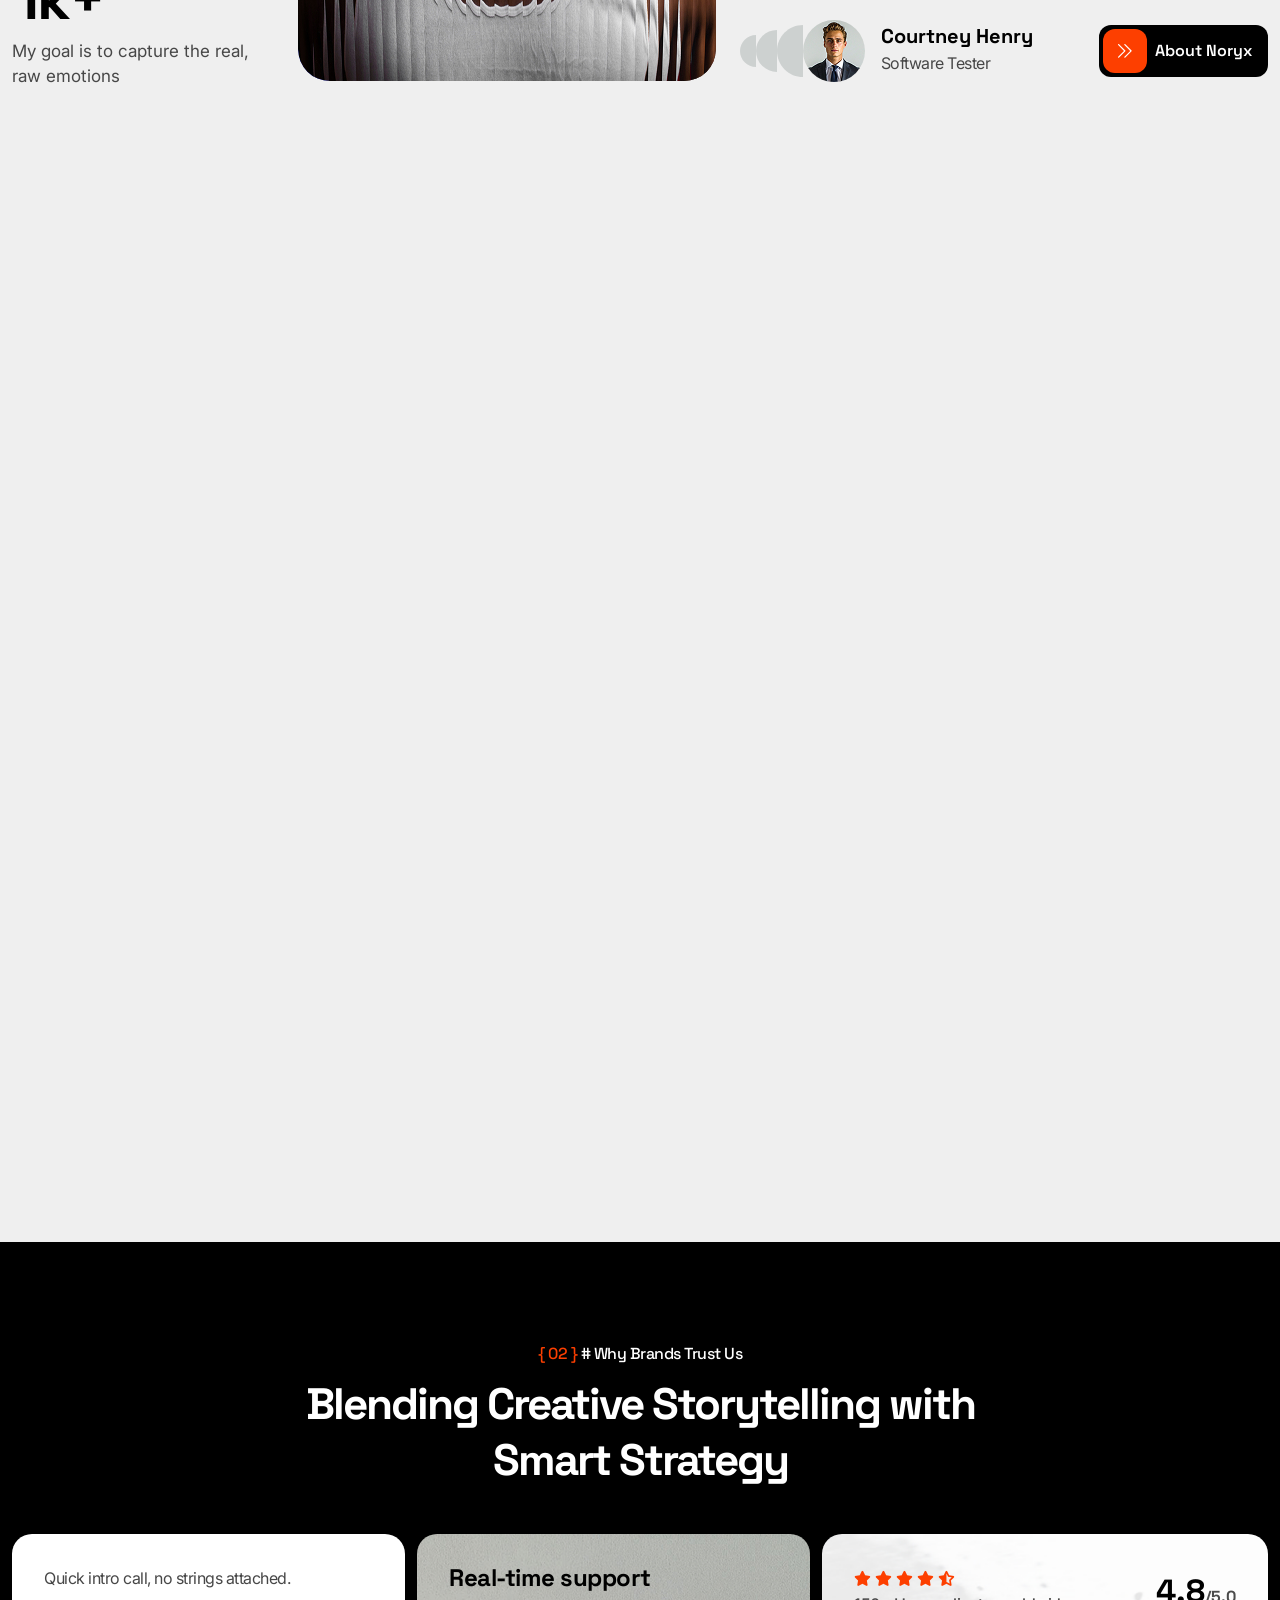
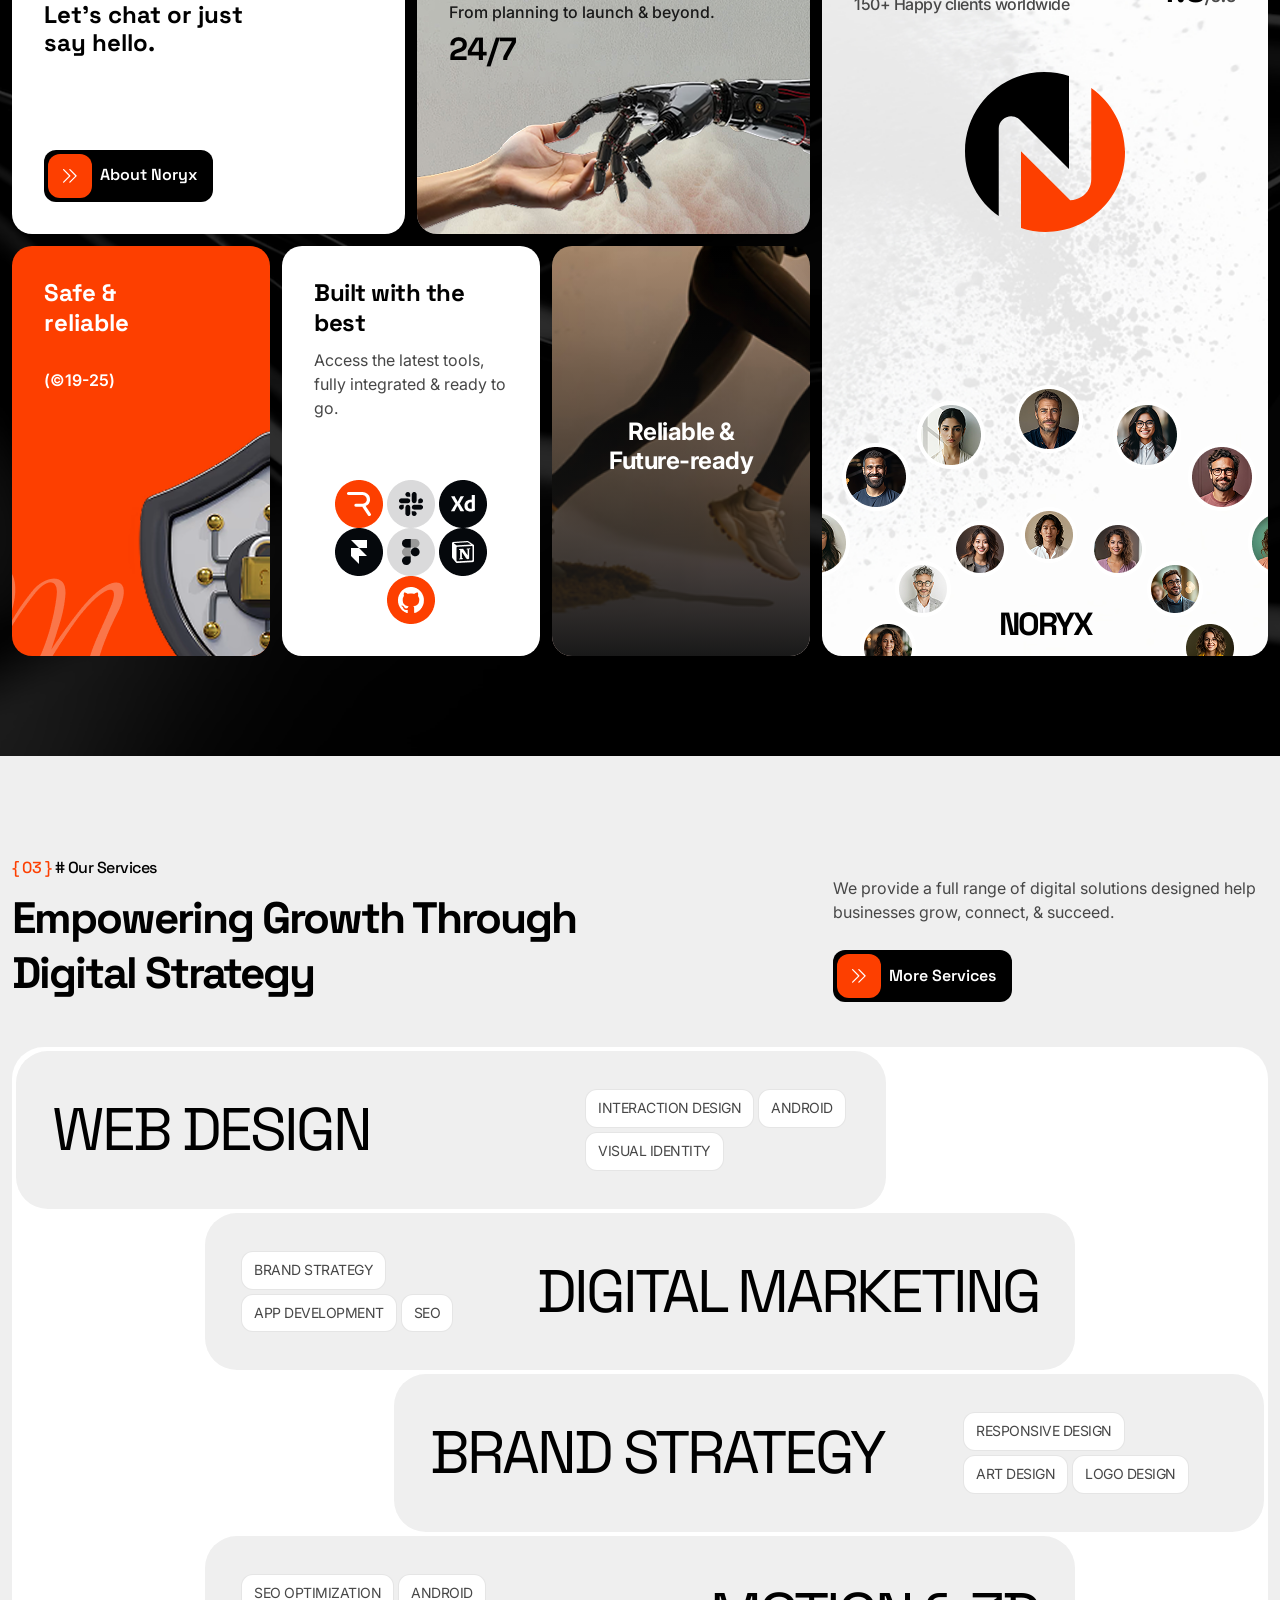
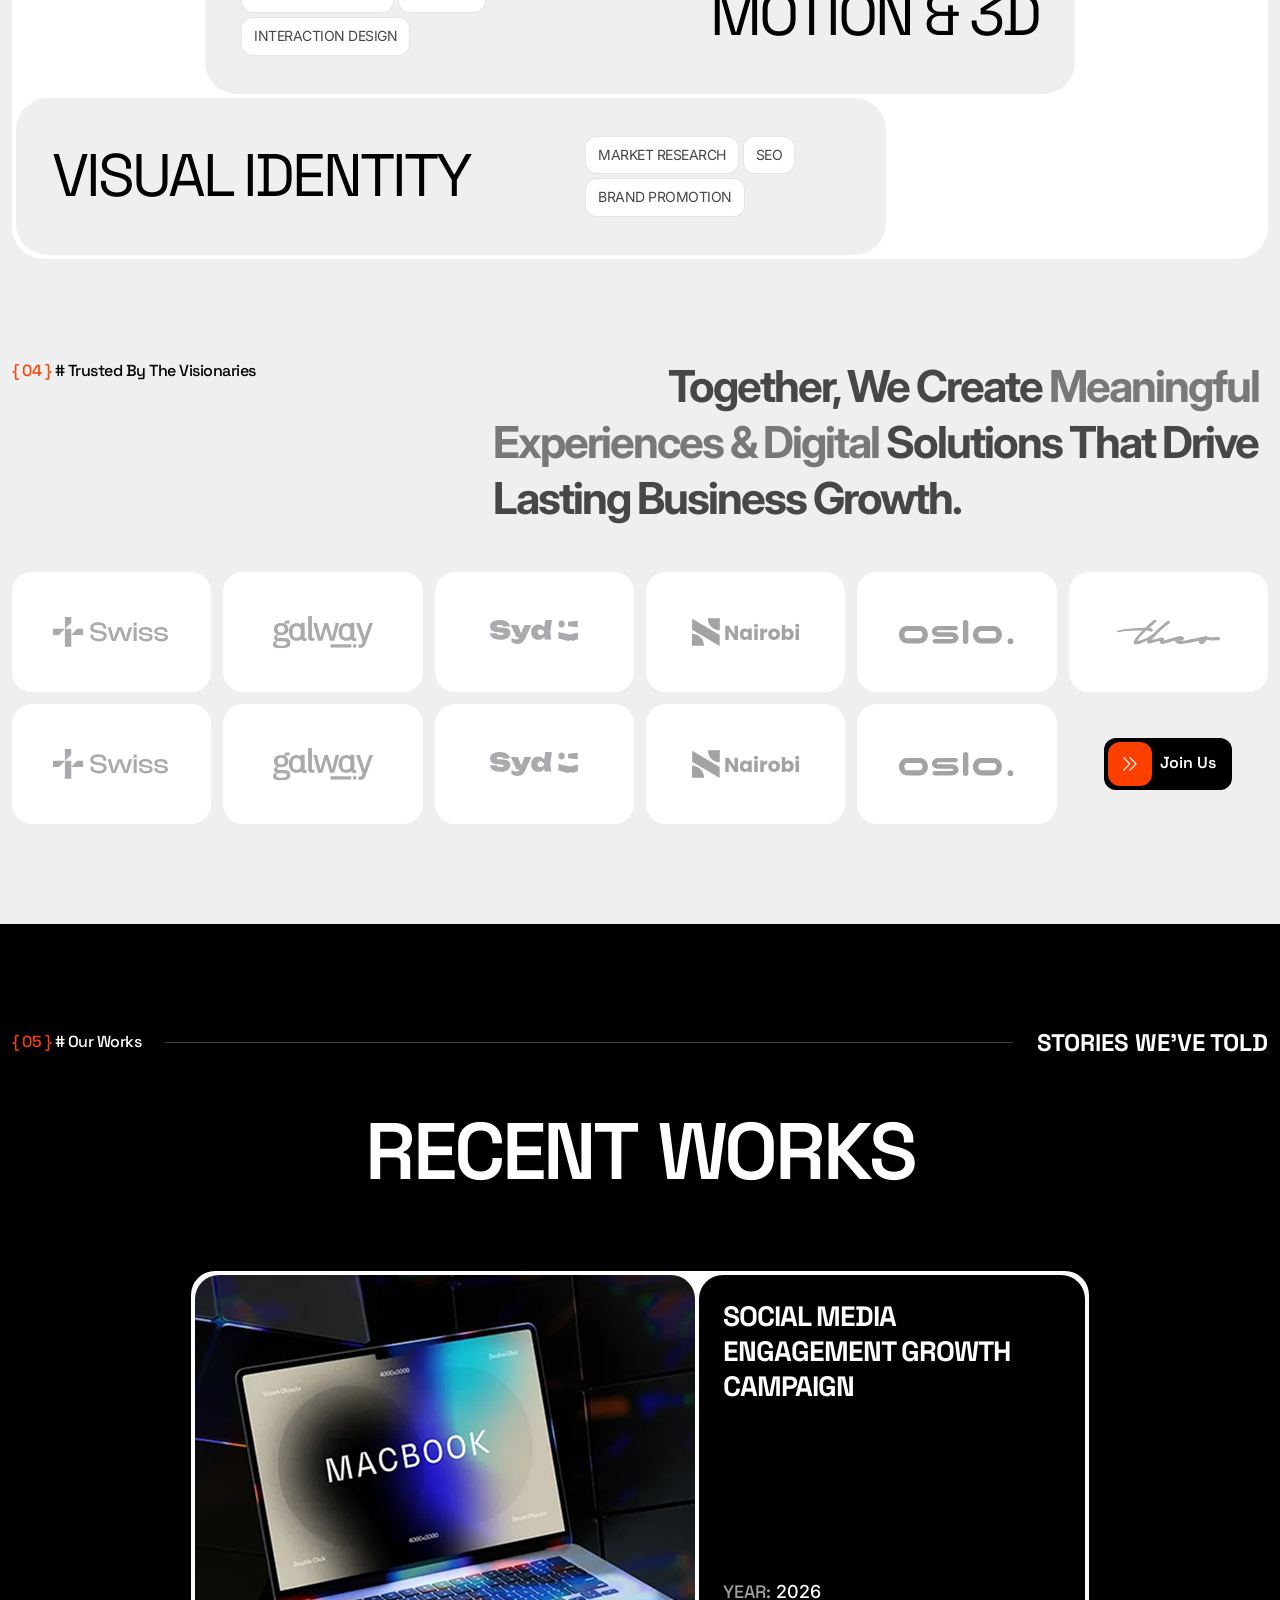
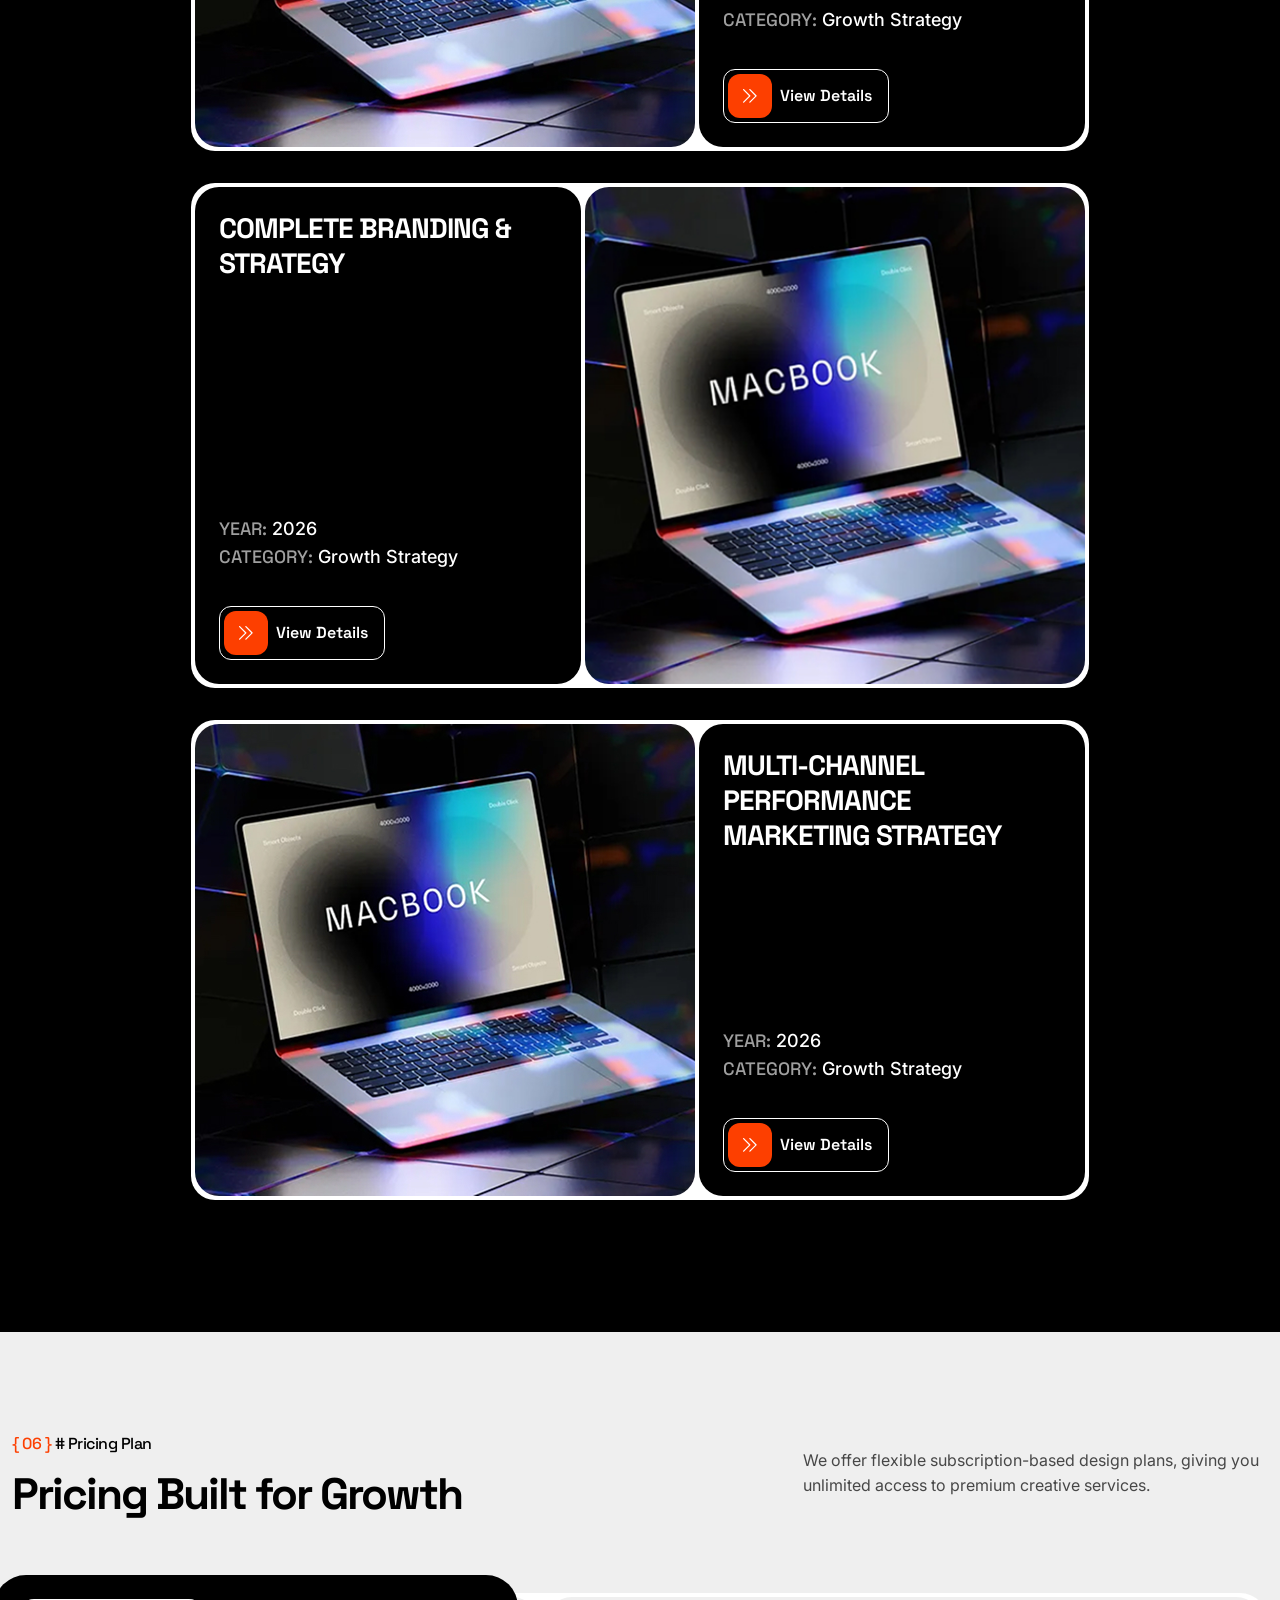
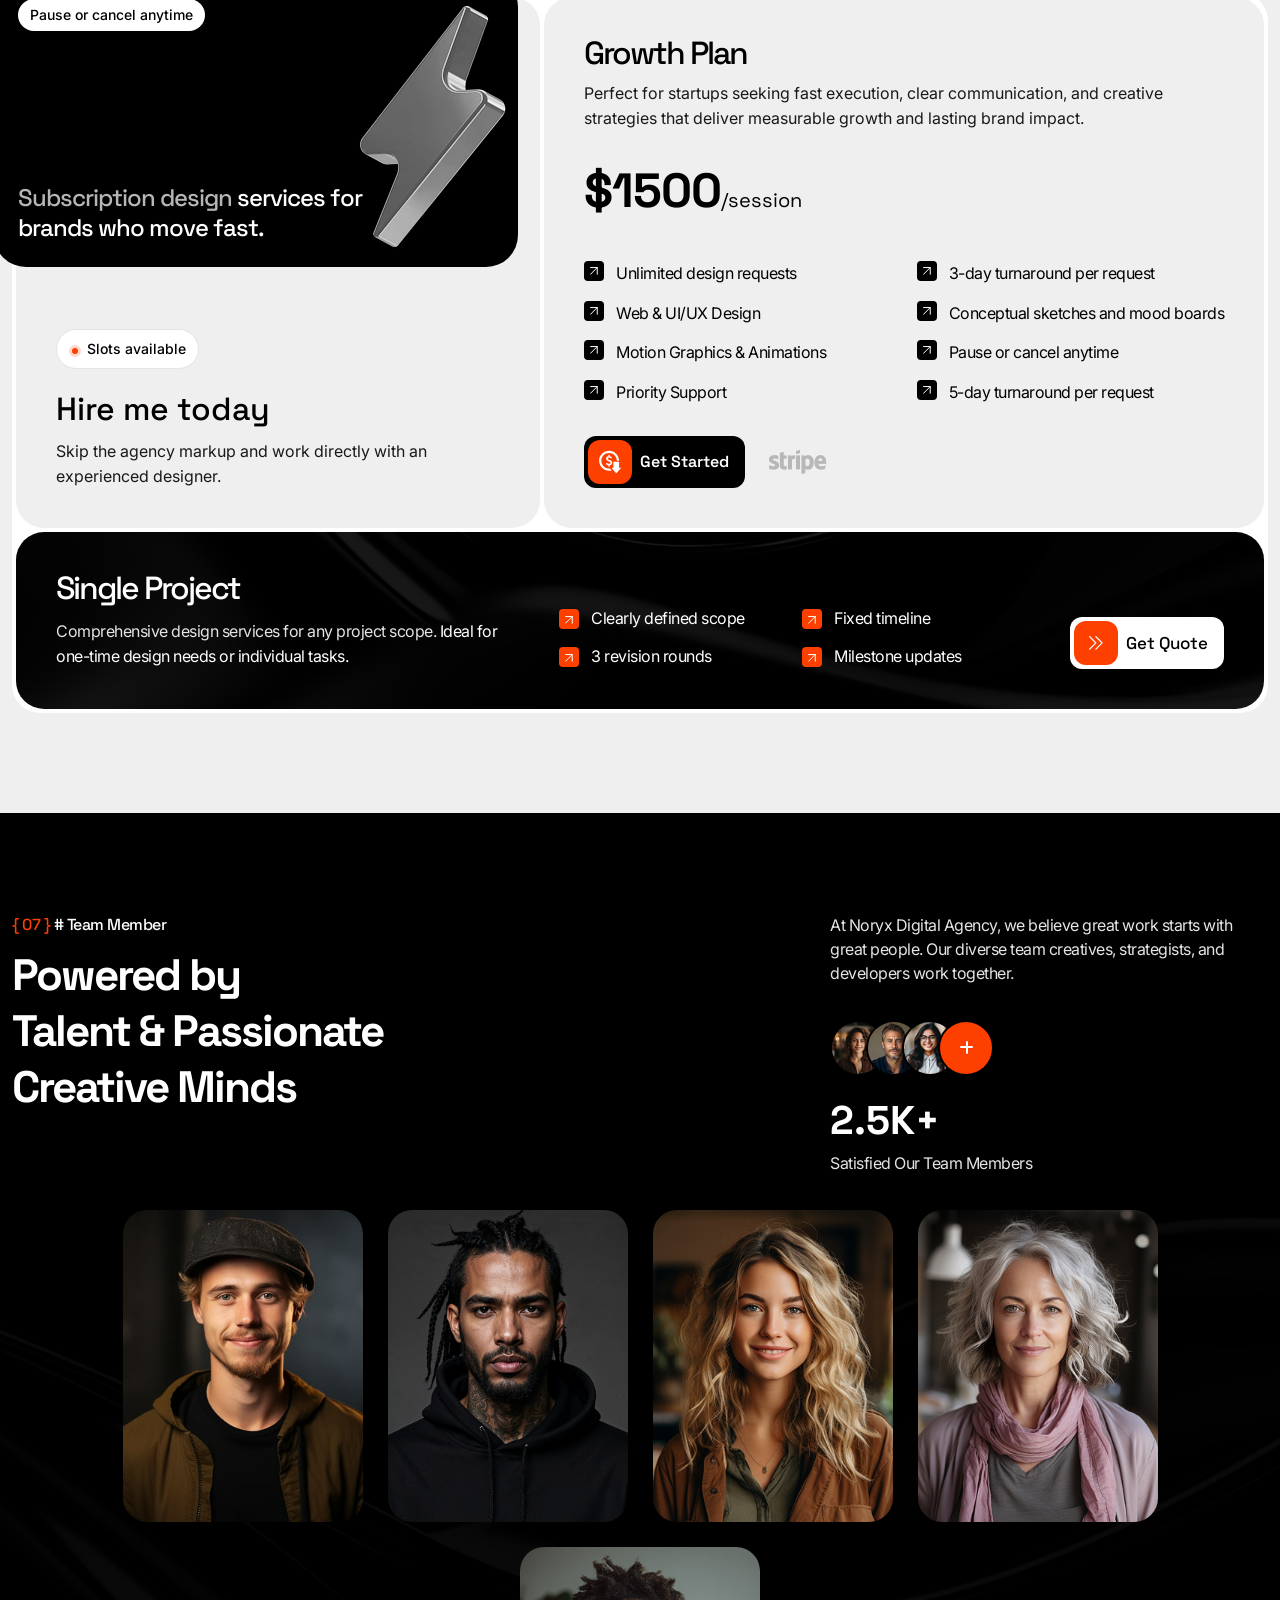
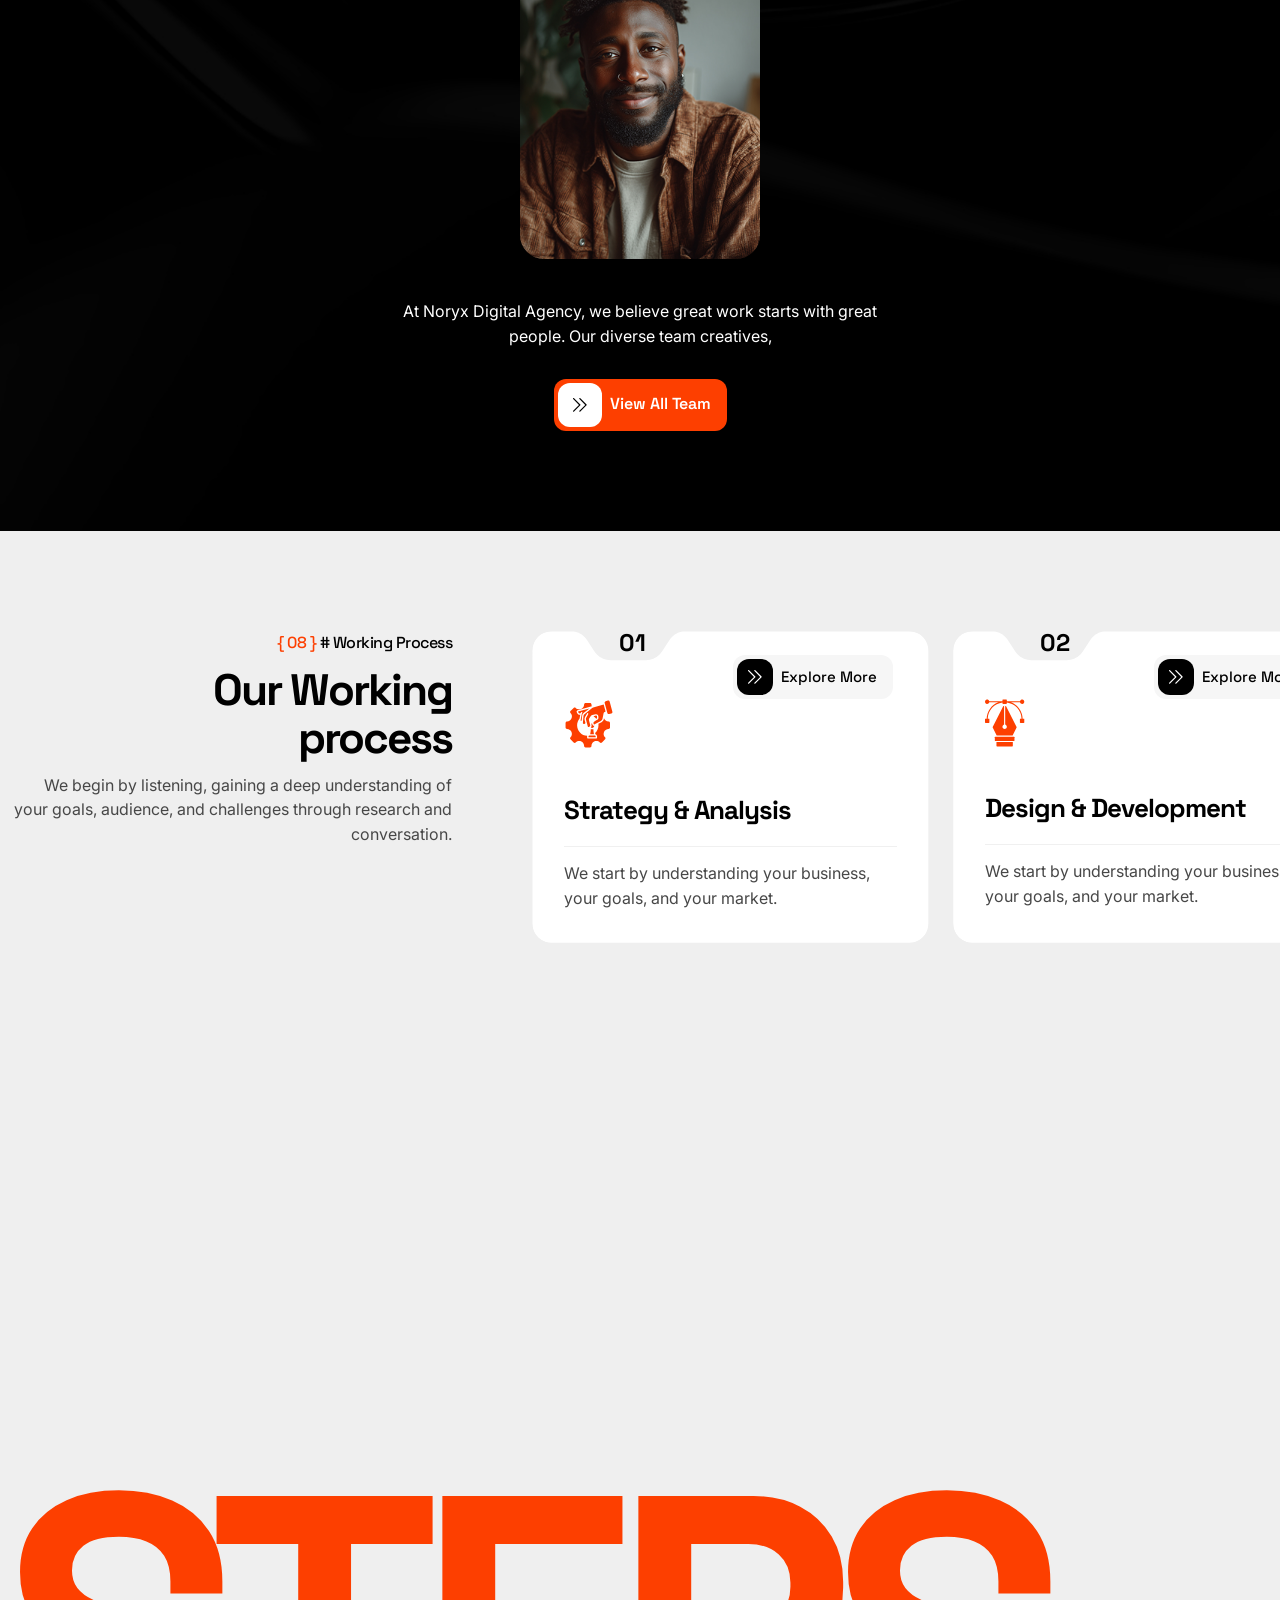
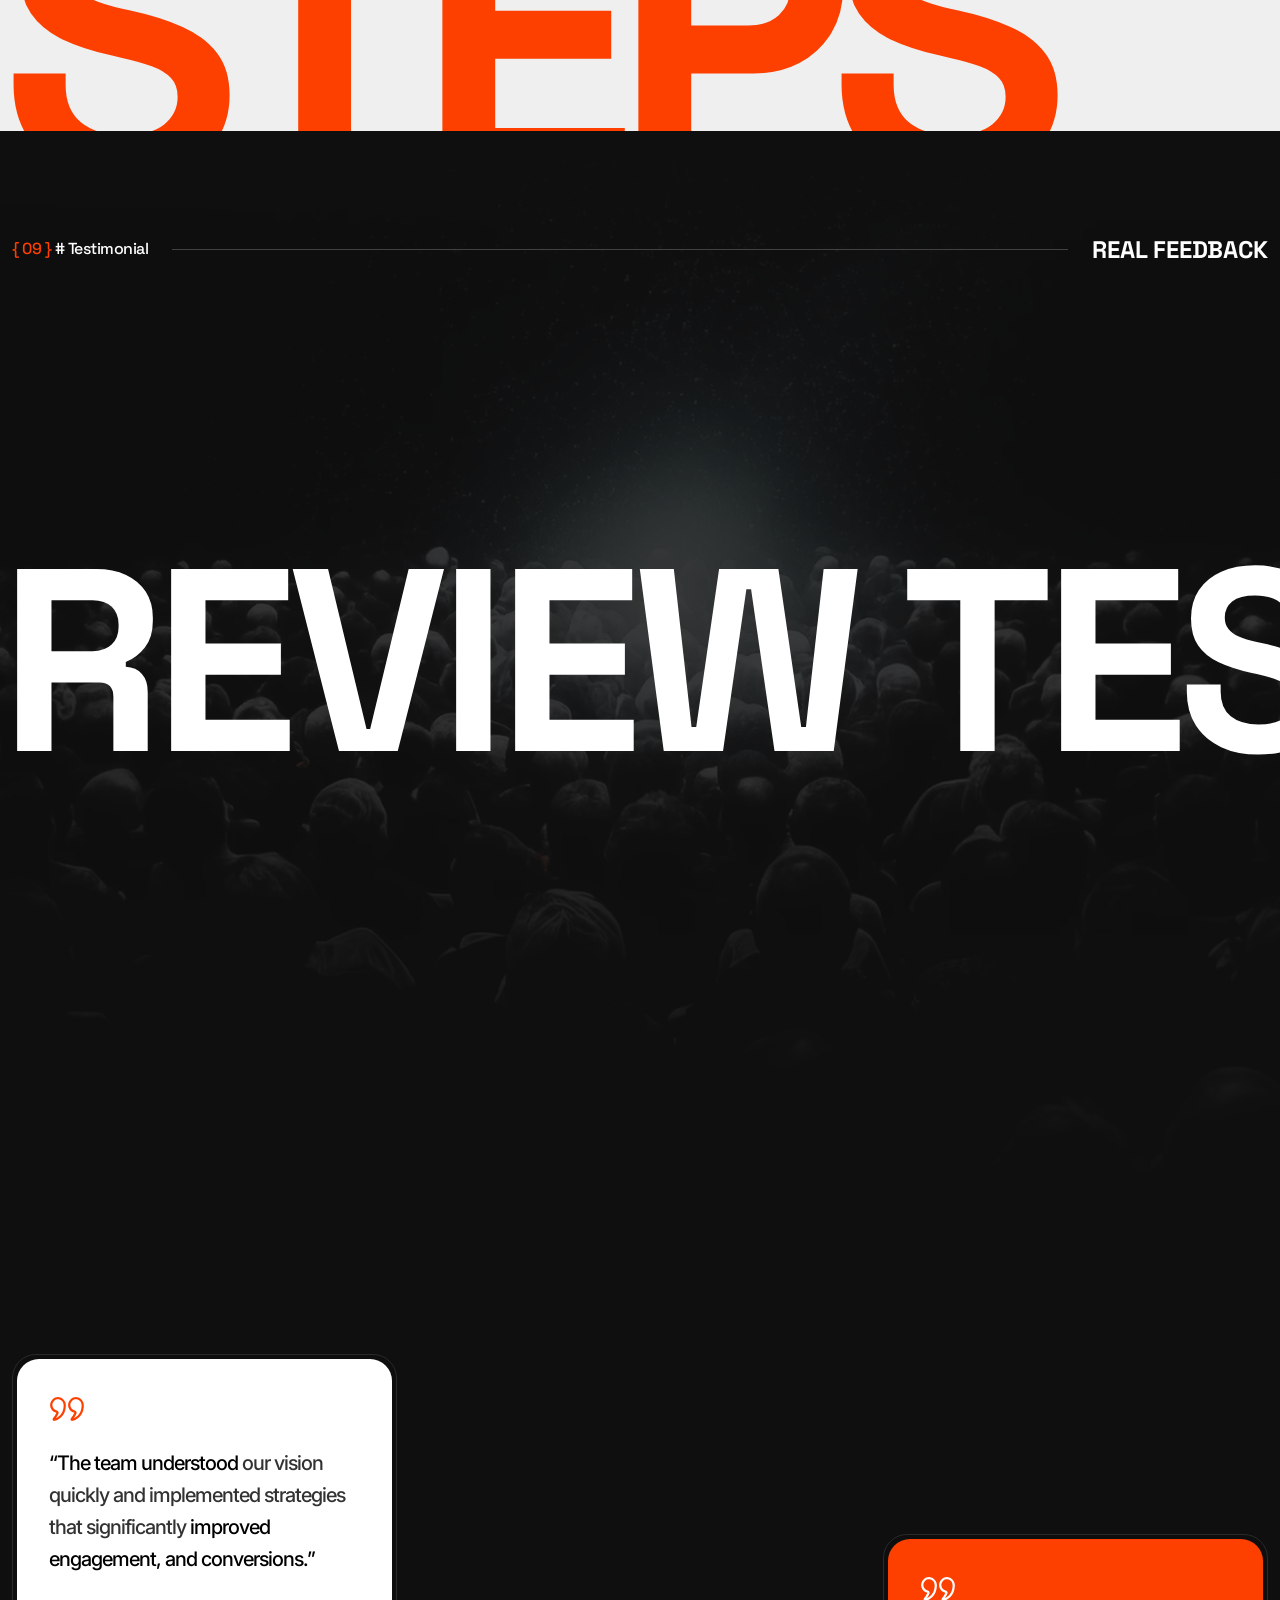
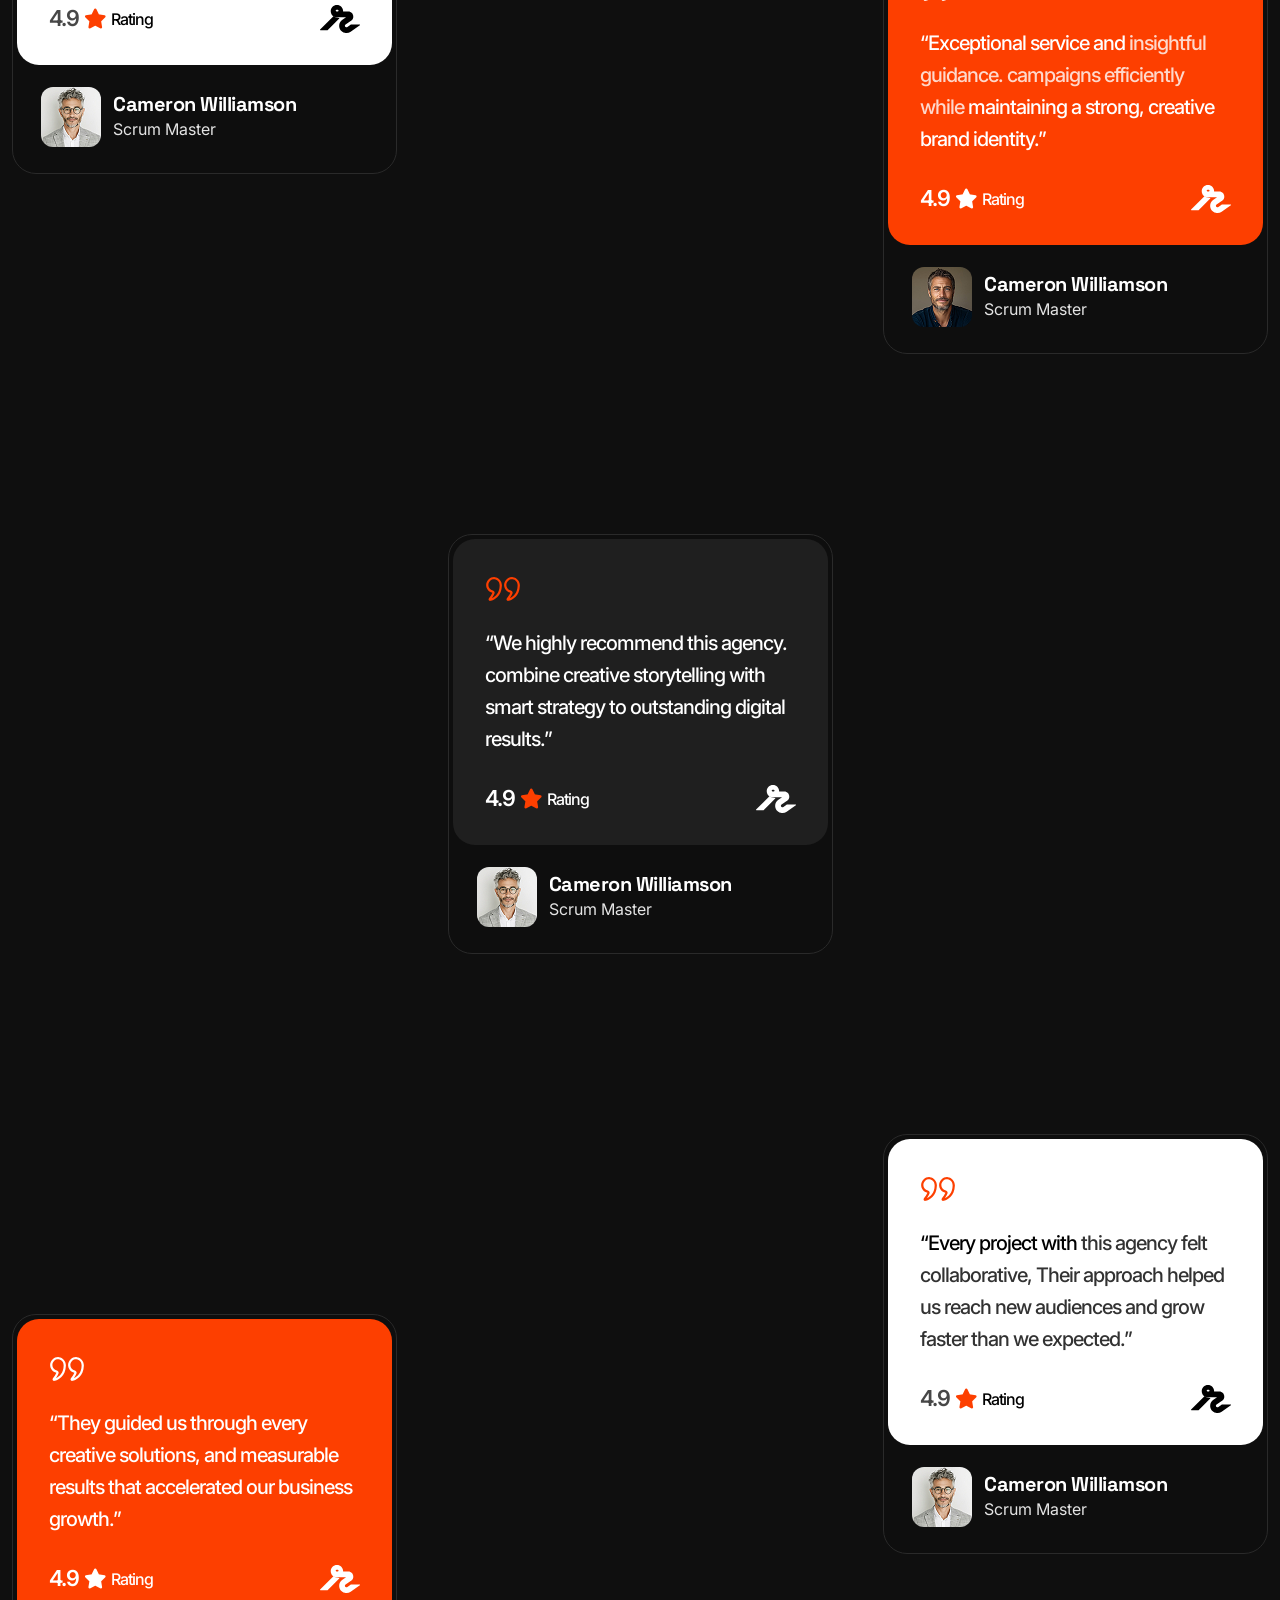
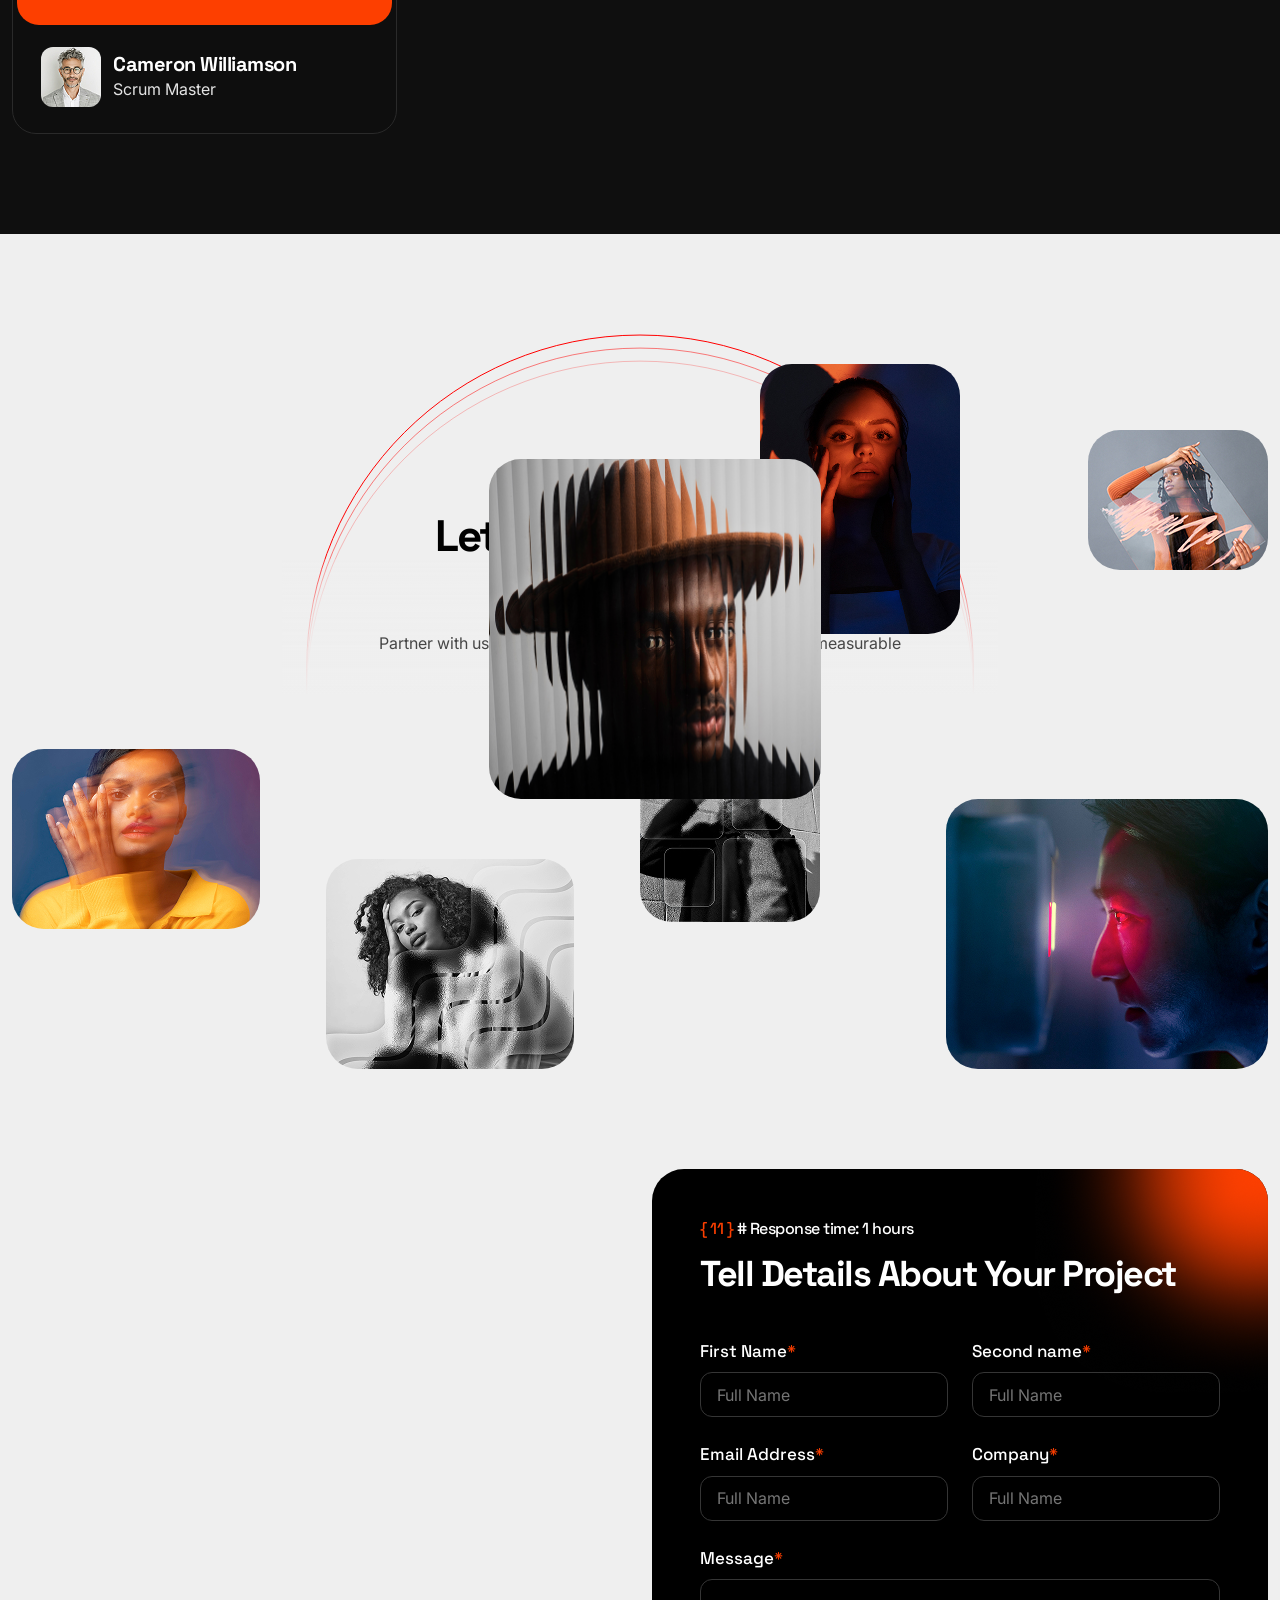
==== commit 999edc2e: "90% 90%" ====
--- a/index.html
+++ b/index.html
@@ -864,7 +864,7 @@
 
 <!-- Start of Price section
 	============================================= -->
-	<section id="nx-price1" class="nx-price1-sec pt-100 pb-100">
+	<section id="nx-price1" class="nx-price1-sec over-hidden pt-100 pb-100">
 		<div class="container">
 			<div class="nx-ser1-top flex-wrap d-flex align-items-end justify-content-between">
 				<div class="nx-sec-title1 headline">
@@ -974,7 +974,7 @@
 
 <!-- Start of Team section
 	============================================= -->
-	<section id="nx-team1" class="nx-team1-sec pt-100 pb-100" data-background="assets/img/bg/tm-bg.jpg">
+	<section id="nx-team1" class="nx-team1-sec over-hidden pt-100 pb-100" data-background="assets/img/bg/tm-bg.jpg">
 		<div class="container">
 			<div class="nx-team1-top d-flex justify-content-between">
 				<div class="nx-sec-title1 headline">
@@ -1112,115 +1112,510 @@
 	============================================= -->	
 
 
-<!-- Start of Price section
-	============================================= -->
-	<section id="nx-price1" class="nx-price1-sec pt-100 pb-100">
+<!-- Start of Step section
+	============================================= -->
+	<section id="nx-step1" class="nx-step1-sec over-hidden pt-100">
+		<div class="nx-step1-wrap position-relative">
+			<div class="nx-step1-area over-hidden">
+				<div class="container">
+					<div class="nx-step1-content d-flex">
+						<div class="nx-sec-title1 headline pera-content">
+							<div class="subtitle">
+								<span>{ 08 }</span> # Working Process
+							</div>
+							<div class="item-title">
+								<h2 class="sec_title">Our Working process</h2>
+							</div>
+							<p>We begin by listening, gaining a deep understanding of your goals, audience, and challenges through research and conversation.</p>
+						</div>
+						<div class="nx-step1-wrapper d-flex">
+							<div class="nx-step1-item">
+								<div class="item-serial">
+									01
+								</div>
+								<span class="nx-step-shape position-absolute"><img src="assets/img/shape/shape8.png" alt=""></span>
+								<div class="item-btn d-flex justify-content-end">
+									<div class="nx-btn1 ver_3">
+										<a href="#">
+											<i>
+												<svg width="14" height="14" viewBox="0 0 14 14" fill="none" xmlns="http://www.w3.org/2000/svg">
+													<path d="M7.31754 7.31754L1.06753 13.5675C0.95026 13.6848 0.7912 13.7507 0.625347 13.7507C0.459495 13.7507 0.300435 13.6848 0.18316 13.5675C0.0658846 13.4503 3.26935e-09 13.2912 0 13.1253C-3.26935e-09 12.9595 0.0658846 12.8004 0.18316 12.6832L5.99175 6.87535L0.18316 1.06753C0.0658846 0.95026 0 0.7912 0 0.625347C0 0.459495 0.0658846 0.300435 0.18316 0.18316C0.300435 0.0658846 0.459495 0 0.625347 0C0.7912 0 0.95026 0.0658846 1.06753 0.18316L7.31754 6.43316C7.37565 6.49121 7.42175 6.56014 7.4532 6.63601C7.48465 6.71188 7.50084 6.79321 7.50084 6.87535C7.50084 6.95748 7.48465 7.03881 7.4532 7.11469C7.42175 7.19056 7.37565 7.25949 7.31754 7.31754ZM13.5675 6.43316L7.31754 0.18316C7.20026 0.0658846 7.0412 0 6.87535 0C6.7095 0 6.55044 0.0658846 6.43316 0.18316C6.31588 0.300435 6.25 0.459495 6.25 0.625347C6.25 0.7912 6.31588 0.95026 6.43316 1.06753L12.2418 6.87535L6.43316 12.6832C6.31588 12.8004 6.25 12.9595 6.25 13.1253C6.25 13.2912 6.31588 13.4503 6.43316 13.5675C6.55044 13.6848 6.7095 13.7507 6.87535 13.7507C7.0412 13.7507 7.20026 13.6848 7.31754 13.5675L13.5675 7.31754C13.6256 7.25949 13.6717 7.19056 13.7032 7.11469C13.7347 7.03881 13.7508 6.95748 13.7508 6.87535C13.7508 6.79321 13.7347 6.71188 13.7032 6.63601C13.6717 6.56014 13.6256 6.49121 13.5675 6.43316Z" fill="white"></path>
+												</svg>
+											</i>
+											<span>
+												Explore More
+											</span>
+										</a>
+									</div>
+								</div>
+								<div class="item-icon">
+									<i><img src="assets/img/icon/ic6.svg" alt=""></i>
+								</div>
+								<div class="item-text headline pera-content">
+									<h3>Strategy & Analysis</h3>
+									<p>We start by understanding your business, your goals, and your market.</p>
+								</div>
+							</div>
+
+							<div class="nx-step1-item">
+								<div class="item-serial">
+									02
+								</div>
+								<span class="nx-step-shape position-absolute"><img src="assets/img/shape/shape8.png" alt=""></span>
+								<div class="item-btn  d-flex justify-content-end">
+									<div class="nx-btn1 ver_3">
+										<a href="#">
+											<i>
+												<svg width="14" height="14" viewBox="0 0 14 14" fill="none" xmlns="http://www.w3.org/2000/svg">
+													<path d="M7.31754 7.31754L1.06753 13.5675C0.95026 13.6848 0.7912 13.7507 0.625347 13.7507C0.459495 13.7507 0.300435 13.6848 0.18316 13.5675C0.0658846 13.4503 3.26935e-09 13.2912 0 13.1253C-3.26935e-09 12.9595 0.0658846 12.8004 0.18316 12.6832L5.99175 6.87535L0.18316 1.06753C0.0658846 0.95026 0 0.7912 0 0.625347C0 0.459495 0.0658846 0.300435 0.18316 0.18316C0.300435 0.0658846 0.459495 0 0.625347 0C0.7912 0 0.95026 0.0658846 1.06753 0.18316L7.31754 6.43316C7.37565 6.49121 7.42175 6.56014 7.4532 6.63601C7.48465 6.71188 7.50084 6.79321 7.50084 6.87535C7.50084 6.95748 7.48465 7.03881 7.4532 7.11469C7.42175 7.19056 7.37565 7.25949 7.31754 7.31754ZM13.5675 6.43316L7.31754 0.18316C7.20026 0.0658846 7.0412 0 6.87535 0C6.7095 0 6.55044 0.0658846 6.43316 0.18316C6.31588 0.300435 6.25 0.459495 6.25 0.625347C6.25 0.7912 6.31588 0.95026 6.43316 1.06753L12.2418 6.87535L6.43316 12.6832C6.31588 12.8004 6.25 12.9595 6.25 13.1253C6.25 13.2912 6.31588 13.4503 6.43316 13.5675C6.55044 13.6848 6.7095 13.7507 6.87535 13.7507C7.0412 13.7507 7.20026 13.6848 7.31754 13.5675L13.5675 7.31754C13.6256 7.25949 13.6717 7.19056 13.7032 7.11469C13.7347 7.03881 13.7508 6.95748 13.7508 6.87535C13.7508 6.79321 13.7347 6.71188 13.7032 6.63601C13.6717 6.56014 13.6256 6.49121 13.5675 6.43316Z" fill="white"></path>
+												</svg>
+											</i>
+											<span>
+												Explore More
+											</span>
+										</a>
+									</div>
+								</div>
+								<div class="item-icon">
+									<i><img src="assets/img/icon/ic7.svg" alt=""></i>
+								</div>
+								<div class="item-text headline pera-content">
+									<h3>Design & Development</h3>
+									<p>We start by understanding your business, your goals, and your market.</p>
+								</div>
+							</div>
+
+							<div class="nx-step1-item">
+								<div class="item-serial">
+									03
+								</div>
+								<span class="nx-step-shape position-absolute"><img src="assets/img/shape/shape8.png" alt=""></span>
+								<div class="item-btn  d-flex justify-content-end">
+									<div class="nx-btn1 ver_3">
+										<a href="#">
+											<i>
+												<svg width="14" height="14" viewBox="0 0 14 14" fill="none" xmlns="http://www.w3.org/2000/svg">
+													<path d="M7.31754 7.31754L1.06753 13.5675C0.95026 13.6848 0.7912 13.7507 0.625347 13.7507C0.459495 13.7507 0.300435 13.6848 0.18316 13.5675C0.0658846 13.4503 3.26935e-09 13.2912 0 13.1253C-3.26935e-09 12.9595 0.0658846 12.8004 0.18316 12.6832L5.99175 6.87535L0.18316 1.06753C0.0658846 0.95026 0 0.7912 0 0.625347C0 0.459495 0.0658846 0.300435 0.18316 0.18316C0.300435 0.0658846 0.459495 0 0.625347 0C0.7912 0 0.95026 0.0658846 1.06753 0.18316L7.31754 6.43316C7.37565 6.49121 7.42175 6.56014 7.4532 6.63601C7.48465 6.71188 7.50084 6.79321 7.50084 6.87535C7.50084 6.95748 7.48465 7.03881 7.4532 7.11469C7.42175 7.19056 7.37565 7.25949 7.31754 7.31754ZM13.5675 6.43316L7.31754 0.18316C7.20026 0.0658846 7.0412 0 6.87535 0C6.7095 0 6.55044 0.0658846 6.43316 0.18316C6.31588 0.300435 6.25 0.459495 6.25 0.625347C6.25 0.7912 6.31588 0.95026 6.43316 1.06753L12.2418 6.87535L6.43316 12.6832C6.31588 12.8004 6.25 12.9595 6.25 13.1253C6.25 13.2912 6.31588 13.4503 6.43316 13.5675C6.55044 13.6848 6.7095 13.7507 6.87535 13.7507C7.0412 13.7507 7.20026 13.6848 7.31754 13.5675L13.5675 7.31754C13.6256 7.25949 13.6717 7.19056 13.7032 7.11469C13.7347 7.03881 13.7508 6.95748 13.7508 6.87535C13.7508 6.79321 13.7347 6.71188 13.7032 6.63601C13.6717 6.56014 13.6256 6.49121 13.5675 6.43316Z" fill="white"></path>
+												</svg>
+											</i>
+											<span>
+												Explore More
+											</span>
+										</a>
+									</div>
+								</div>
+								<div class="item-icon">
+									<i><img src="assets/img/icon/ic6.svg" alt=""></i>
+								</div>
+								<div class="item-text headline pera-content">
+									<h3>Enhance & Evolve</h3>
+									<p>We breathe life into concepts, creating vibrant experiences tha</p>
+								</div>
+							</div>
+						</div>
+					</div>
+				</div>
+
+			</div>
+			<div class="nx-step1-bottom text-uppercase">
+				STEPS
+			</div>
+		</div>
+	</section>
+<!-- End of Step section
+	============================================= -->
+
+
+
+<!-- Start of Testimonial section
+	============================================= -->
+	<section id="nx-testi1" class="nx-testi1-sec over-hidden">
+		<div class="nx-testi1-wrapper  pt-100 pb-100 position-relative">
+			<div class="nx-testi1-bg img-cover"><img src="assets/img/bg/tst-bg.png" alt=""></div>
+			<div class="container">
+				<div class="nx-pro1-top d-flex justify-content-between align-items-center">
+					<div class="nx-pro1-subtitle">
+						<span>{ 09 }</span> # Testimonial
+					</div>
+					<div class="nx-line">
+
+					</div>
+					<div class="nx-pro1-title text-uppercase">
+						Real Feedback
+					</div>
+				</div>
+			</div>
+			<div class="nx-testi1-marquee over-hidden marquee-right headline">
+				<h3>Review  Testimonial© -</h3>
+				<h3>Review  Testimonial©</h3>
+			</div>
+			<div class="container">
+				<div class="nx-testi1-content">
+					<div class="nx-testi1-item-wrap1 d-flex justify-content-between">
+						<div class="nx-testi1-item">
+							<div class="item-inner-wrap">
+								<div class="item-action-top">
+									<div class="item-icon">
+										<svg width="36" height="36" viewBox="0 0 36 36" fill="none" xmlns="http://www.w3.org/2000/svg">
+											<path d="M7.42291 21.6467C6.68408 23.5111 5.51624 25.3568 3.95233 27.1333C3.45465 27.6985 3.39147 28.5054 3.79522 29.141C4.10614 29.6299 4.62908 29.9084 5.1828 29.9084C5.3388 29.9084 5.49756 29.8864 5.65412 29.8408C8.96869 28.8724 16.7003 25.4326 16.908 14.4375C16.9882 10.1918 13.8829 6.54433 9.83936 6.13344C7.61077 5.91041 5.3811 6.63441 3.72876 8.12801C2.07422 9.62324 1.125 11.7579 1.125 13.9854C1.125 17.7015 3.76281 20.9512 7.42291 21.6467ZM5.23718 9.79737C6.28802 8.8476 7.61077 8.34168 9.01319 8.34168C9.21149 8.34168 9.41144 8.35157 9.61194 8.37244C12.4997 8.66522 14.7162 11.3107 14.658 14.3946C14.5146 22.0026 10.3953 25.4276 6.98401 26.9597C8.06342 25.4996 8.91157 23.9978 9.51471 22.4756C9.74981 21.8829 9.71082 21.2204 9.40814 20.6579C9.09118 20.0679 8.52594 19.6494 7.85852 19.5093C5.26025 18.966 3.375 16.6424 3.375 13.9854C3.375 12.3934 4.05395 10.8669 5.23718 9.79737Z" fill="#FD3F00"/>
+											<path d="M21.7645 29.1411C22.0754 29.63 22.5984 29.9085 23.1521 29.9085C23.3081 29.9085 23.4663 29.8865 23.6234 29.8409C26.938 28.8725 34.6691 25.4327 34.8767 14.4376C34.9558 10.1919 31.8511 6.54443 27.807 6.13355C25.5757 5.90668 23.3499 6.63397 21.6975 8.12812C20.043 9.62336 19.0938 11.758 19.0938 13.9855C19.0938 17.7016 21.7316 20.9514 25.3911 21.6468C24.6517 23.5128 23.4839 25.3585 21.9205 27.1339C21.4228 27.6997 21.3602 28.5061 21.7645 29.1411ZM27.4829 22.4768C27.718 21.8841 27.6795 21.2216 27.3774 20.6591C27.0599 20.0686 26.4952 19.65 25.8272 19.5094C23.229 18.9661 21.3437 16.6425 21.3437 13.9855C21.3437 12.393 22.0227 10.867 23.2059 9.79748C24.2562 8.84771 25.579 8.34179 26.9819 8.34179C27.1797 8.34179 27.3796 8.35168 27.5807 8.37255C30.4679 8.66533 32.6849 11.3108 32.6267 14.3947C32.4839 22.0033 28.364 25.4277 24.9527 26.9598C26.0316 25.5008 26.8787 23.999 27.4829 22.4768Z" fill="#FD3F00"/>
+										</svg>
+									</div>
+									<div class="item-text pera-content">
+										<p>“The team understood <span>our vision quickly and implemented strategies that significantly</span> improved engagement, and conversions.”</p>
+										<div class="item-rate d-flex align-items-center justify-content-between">
+											<div class="rate-num d-flex align-items-center">
+												4.9<i class="fa-solid fa-star"></i><span>Rating</span>
+											</div>
+											<div class="item-fav">
+												<svg width="40" height="28" viewBox="0 0 40 28" fill="none" xmlns="http://www.w3.org/2000/svg">
+													<path fill-rule="evenodd" clip-rule="evenodd" d="M17.0086 0C20.3792 0.00011029 23.1117 2.71219 23.1118 6.05657C23.1118 6.24306 23.1032 6.42879 23.0913 6.6138H28.2321C33.2325 6.6138 35.196 13.0485 31.0354 15.8006L25.5952 19.3985C24.4241 20.1735 24.7452 21.962 26.1141 22.288C26.5616 22.3945 27.0343 22.3061 27.4121 22.0454L30.5684 19.7349C30.6882 19.6472 30.8327 19.6 30.981 19.6H39.6498C39.9912 19.6 40.1301 20.0397 39.8509 20.2363L30.6747 26.6978C28.9586 27.8823 26.8135 28.2834 24.7808 27.7993C18.5645 26.319 17.1077 18.201 22.4266 14.6824L26.0564 12.282H20.4861H16.9212C15.8976 12.282 14.9313 12.0348 14.0808 11.5984C14.9872 12.2174 17.2279 12.9064 19.1183 13.0376C19.2868 13.0376 19.5603 13.1869 19.2346 13.5228L7.78979 24.9947C7.65862 25.1261 7.48069 25.2 7.29517 25.2H0.350265C0.0387903 25.2 -0.117153 24.8229 0.103154 24.6024L13.4634 11.233C11.8172 10.1296 10.7346 8.26091 10.7344 6.14144C10.7344 2.75012 13.5052 0 16.9231 0H17.0086ZM17.1323 4.7244C16.3436 4.7244 15.7041 5.14736 15.7041 5.6691C15.7045 6.09923 16.1396 6.46106 16.7343 6.57504C16.7922 6.59993 16.8561 6.6138 16.9231 6.6138H17.3471C17.3479 6.60958 17.3472 6.6051 17.348 6.60088C18.0341 6.53206 18.5601 6.14209 18.5605 5.6691C18.5605 5.14736 17.921 4.7244 17.1323 4.7244Z" fill="#000000"></path>
+												</svg>
+											</div>
+										</div>
+									</div>
+								</div>
+								<div class="item-action-bottom d-flex align-items-center">
+									<div class="item-img">
+										<img src="assets/img/client/tst1.jpg" alt="">
+									</div>
+									<div class="item-text headline">
+										<h3>Cameron Williamson</h3>
+										<span>Scrum Master</span>
+									</div>
+								</div>
+							</div>
+						</div>
+						<div class="nx-testi1-item _2">
+							<div class="item-inner-wrap">
+								<div class="item-action-top">
+									<div class="item-icon">
+										<svg width="36" height="36" viewBox="0 0 36 36" fill="none" xmlns="http://www.w3.org/2000/svg">
+											<path d="M7.42291 21.6467C6.68408 23.5111 5.51624 25.3568 3.95233 27.1333C3.45465 27.6985 3.39147 28.5054 3.79522 29.141C4.10614 29.6299 4.62908 29.9084 5.1828 29.9084C5.3388 29.9084 5.49756 29.8864 5.65412 29.8408C8.96869 28.8724 16.7003 25.4326 16.908 14.4375C16.9882 10.1918 13.8829 6.54433 9.83936 6.13344C7.61077 5.91041 5.3811 6.63441 3.72876 8.12801C2.07422 9.62324 1.125 11.7579 1.125 13.9854C1.125 17.7015 3.76281 20.9512 7.42291 21.6467ZM5.23718 9.79737C6.28802 8.8476 7.61077 8.34168 9.01319 8.34168C9.21149 8.34168 9.41144 8.35157 9.61194 8.37244C12.4997 8.66522 14.7162 11.3107 14.658 14.3946C14.5146 22.0026 10.3953 25.4276 6.98401 26.9597C8.06342 25.4996 8.91157 23.9978 9.51471 22.4756C9.74981 21.8829 9.71082 21.2204 9.40814 20.6579C9.09118 20.0679 8.52594 19.6494 7.85852 19.5093C5.26025 18.966 3.375 16.6424 3.375 13.9854C3.375 12.3934 4.05395 10.8669 5.23718 9.79737Z" fill="#fff"/>
+											<path d="M21.7645 29.1411C22.0754 29.63 22.5984 29.9085 23.1521 29.9085C23.3081 29.9085 23.4663 29.8865 23.6234 29.8409C26.938 28.8725 34.6691 25.4327 34.8767 14.4376C34.9558 10.1919 31.8511 6.54443 27.807 6.13355C25.5757 5.90668 23.3499 6.63397 21.6975 8.12812C20.043 9.62336 19.0938 11.758 19.0938 13.9855C19.0938 17.7016 21.7316 20.9514 25.3911 21.6468C24.6517 23.5128 23.4839 25.3585 21.9205 27.1339C21.4228 27.6997 21.3602 28.5061 21.7645 29.1411ZM27.4829 22.4768C27.718 21.8841 27.6795 21.2216 27.3774 20.6591C27.0599 20.0686 26.4952 19.65 25.8272 19.5094C23.229 18.9661 21.3437 16.6425 21.3437 13.9855C21.3437 12.393 22.0227 10.867 23.2059 9.79748C24.2562 8.84771 25.579 8.34179 26.9819 8.34179C27.1797 8.34179 27.3796 8.35168 27.5807 8.37255C30.4679 8.66533 32.6849 11.3108 32.6267 14.3947C32.4839 22.0033 28.364 25.4277 24.9527 26.9598C26.0316 25.5008 26.8787 23.999 27.4829 22.4768Z" fill="#fff"/>
+										</svg>
+									</div>
+									<div class="item-text pera-content">
+										<p>“Exceptional service and <span>insightful guidance. campaigns efficiently while</span>  maintaining a strong, creative brand identity.”</p>
+										<div class="item-rate d-flex align-items-center justify-content-between">
+											<div class="rate-num d-flex align-items-center">
+												4.9<i class="fa-solid fa-star"></i><span>Rating</span>
+											</div>
+											<div class="item-fav">
+												<svg width="40" height="28" viewBox="0 0 40 28" fill="none" xmlns="http://www.w3.org/2000/svg">
+													<path fill-rule="evenodd" clip-rule="evenodd" d="M17.0086 0C20.3792 0.00011029 23.1117 2.71219 23.1118 6.05657C23.1118 6.24306 23.1032 6.42879 23.0913 6.6138H28.2321C33.2325 6.6138 35.196 13.0485 31.0354 15.8006L25.5952 19.3985C24.4241 20.1735 24.7452 21.962 26.1141 22.288C26.5616 22.3945 27.0343 22.3061 27.4121 22.0454L30.5684 19.7349C30.6882 19.6472 30.8327 19.6 30.981 19.6H39.6498C39.9912 19.6 40.1301 20.0397 39.8509 20.2363L30.6747 26.6978C28.9586 27.8823 26.8135 28.2834 24.7808 27.7993C18.5645 26.319 17.1077 18.201 22.4266 14.6824L26.0564 12.282H20.4861H16.9212C15.8976 12.282 14.9313 12.0348 14.0808 11.5984C14.9872 12.2174 17.2279 12.9064 19.1183 13.0376C19.2868 13.0376 19.5603 13.1869 19.2346 13.5228L7.78979 24.9947C7.65862 25.1261 7.48069 25.2 7.29517 25.2H0.350265C0.0387903 25.2 -0.117153 24.8229 0.103154 24.6024L13.4634 11.233C11.8172 10.1296 10.7346 8.26091 10.7344 6.14144C10.7344 2.75012 13.5052 0 16.9231 0H17.0086ZM17.1323 4.7244C16.3436 4.7244 15.7041 5.14736 15.7041 5.6691C15.7045 6.09923 16.1396 6.46106 16.7343 6.57504C16.7922 6.59993 16.8561 6.6138 16.9231 6.6138H17.3471C17.3479 6.60958 17.3472 6.6051 17.348 6.60088C18.0341 6.53206 18.5601 6.14209 18.5605 5.6691C18.5605 5.14736 17.921 4.7244 17.1323 4.7244Z" fill="#fff"></path>
+												</svg>
+											</div>
+										</div>
+									</div>
+								</div>
+								<div class="item-action-bottom d-flex align-items-center">
+									<div class="item-img">
+										<img src="assets/img/client/tst2.jpg" alt="">
+									</div>
+									<div class="item-text headline">
+										<h3>Cameron Williamson</h3>
+										<span>Scrum Master</span>
+									</div>
+								</div>
+							</div>
+						</div>
+					</div>
+					<div class="nx-testi1-item-wrap2 d-flex justify-content-center">
+						<div class="nx-testi1-item _3">
+							<div class="item-inner-wrap">
+								<div class="item-action-top">
+									<div class="item-icon">
+										<svg width="36" height="36" viewBox="0 0 36 36" fill="none" xmlns="http://www.w3.org/2000/svg">
+											<path d="M7.42291 21.6467C6.68408 23.5111 5.51624 25.3568 3.95233 27.1333C3.45465 27.6985 3.39147 28.5054 3.79522 29.141C4.10614 29.6299 4.62908 29.9084 5.1828 29.9084C5.3388 29.9084 5.49756 29.8864 5.65412 29.8408C8.96869 28.8724 16.7003 25.4326 16.908 14.4375C16.9882 10.1918 13.8829 6.54433 9.83936 6.13344C7.61077 5.91041 5.3811 6.63441 3.72876 8.12801C2.07422 9.62324 1.125 11.7579 1.125 13.9854C1.125 17.7015 3.76281 20.9512 7.42291 21.6467ZM5.23718 9.79737C6.28802 8.8476 7.61077 8.34168 9.01319 8.34168C9.21149 8.34168 9.41144 8.35157 9.61194 8.37244C12.4997 8.66522 14.7162 11.3107 14.658 14.3946C14.5146 22.0026 10.3953 25.4276 6.98401 26.9597C8.06342 25.4996 8.91157 23.9978 9.51471 22.4756C9.74981 21.8829 9.71082 21.2204 9.40814 20.6579C9.09118 20.0679 8.52594 19.6494 7.85852 19.5093C5.26025 18.966 3.375 16.6424 3.375 13.9854C3.375 12.3934 4.05395 10.8669 5.23718 9.79737Z" fill="#FD3F00"/>
+											<path d="M21.7645 29.1411C22.0754 29.63 22.5984 29.9085 23.1521 29.9085C23.3081 29.9085 23.4663 29.8865 23.6234 29.8409C26.938 28.8725 34.6691 25.4327 34.8767 14.4376C34.9558 10.1919 31.8511 6.54443 27.807 6.13355C25.5757 5.90668 23.3499 6.63397 21.6975 8.12812C20.043 9.62336 19.0938 11.758 19.0938 13.9855C19.0938 17.7016 21.7316 20.9514 25.3911 21.6468C24.6517 23.5128 23.4839 25.3585 21.9205 27.1339C21.4228 27.6997 21.3602 28.5061 21.7645 29.1411ZM27.4829 22.4768C27.718 21.8841 27.6795 21.2216 27.3774 20.6591C27.0599 20.0686 26.4952 19.65 25.8272 19.5094C23.229 18.9661 21.3437 16.6425 21.3437 13.9855C21.3437 12.393 22.0227 10.867 23.2059 9.79748C24.2562 8.84771 25.579 8.34179 26.9819 8.34179C27.1797 8.34179 27.3796 8.35168 27.5807 8.37255C30.4679 8.66533 32.6849 11.3108 32.6267 14.3947C32.4839 22.0033 28.364 25.4277 24.9527 26.9598C26.0316 25.5008 26.8787 23.999 27.4829 22.4768Z" fill="#FD3F00"/>
+										</svg>
+									</div>
+									<div class="item-text pera-content">
+										<p>“We highly recommend this agency.  combine creative storytelling 
+										with smart strategy to outstanding digital results.”</p>
+										<div class="item-rate d-flex align-items-center justify-content-between">
+											<div class="rate-num d-flex align-items-center">
+												4.9<i class="fa-solid fa-star"></i><span>Rating</span>
+											</div>
+											<div class="item-fav">
+												<svg width="40" height="28" viewBox="0 0 40 28" fill="none" xmlns="http://www.w3.org/2000/svg">
+													<path fill-rule="evenodd" clip-rule="evenodd" d="M17.0086 0C20.3792 0.00011029 23.1117 2.71219 23.1118 6.05657C23.1118 6.24306 23.1032 6.42879 23.0913 6.6138H28.2321C33.2325 6.6138 35.196 13.0485 31.0354 15.8006L25.5952 19.3985C24.4241 20.1735 24.7452 21.962 26.1141 22.288C26.5616 22.3945 27.0343 22.3061 27.4121 22.0454L30.5684 19.7349C30.6882 19.6472 30.8327 19.6 30.981 19.6H39.6498C39.9912 19.6 40.1301 20.0397 39.8509 20.2363L30.6747 26.6978C28.9586 27.8823 26.8135 28.2834 24.7808 27.7993C18.5645 26.319 17.1077 18.201 22.4266 14.6824L26.0564 12.282H20.4861H16.9212C15.8976 12.282 14.9313 12.0348 14.0808 11.5984C14.9872 12.2174 17.2279 12.9064 19.1183 13.0376C19.2868 13.0376 19.5603 13.1869 19.2346 13.5228L7.78979 24.9947C7.65862 25.1261 7.48069 25.2 7.29517 25.2H0.350265C0.0387903 25.2 -0.117153 24.8229 0.103154 24.6024L13.4634 11.233C11.8172 10.1296 10.7346 8.26091 10.7344 6.14144C10.7344 2.75012 13.5052 0 16.9231 0H17.0086ZM17.1323 4.7244C16.3436 4.7244 15.7041 5.14736 15.7041 5.6691C15.7045 6.09923 16.1396 6.46106 16.7343 6.57504C16.7922 6.59993 16.8561 6.6138 16.9231 6.6138H17.3471C17.3479 6.60958 17.3472 6.6051 17.348 6.60088C18.0341 6.53206 18.5601 6.14209 18.5605 5.6691C18.5605 5.14736 17.921 4.7244 17.1323 4.7244Z" fill="#fff"></path>
+												</svg>
+											</div>
+										</div>
+									</div>
+								</div>
+								<div class="item-action-bottom d-flex align-items-center">
+									<div class="item-img">
+										<img src="assets/img/client/tst1.jpg" alt="">
+									</div>
+									<div class="item-text headline">
+										<h3>Cameron Williamson</h3>
+										<span>Scrum Master</span>
+									</div>
+								</div>
+							</div>
+						</div>
+					</div>
+					<div class="nx-testi1-item-wrap3 d-flex justify-content-between">
+						<div class="nx-testi1-item _2">
+							<div class="item-inner-wrap">
+								<div class="item-action-top">
+									<div class="item-icon">
+										<svg width="36" height="36" viewBox="0 0 36 36" fill="none" xmlns="http://www.w3.org/2000/svg">
+											<path d="M7.42291 21.6467C6.68408 23.5111 5.51624 25.3568 3.95233 27.1333C3.45465 27.6985 3.39147 28.5054 3.79522 29.141C4.10614 29.6299 4.62908 29.9084 5.1828 29.9084C5.3388 29.9084 5.49756 29.8864 5.65412 29.8408C8.96869 28.8724 16.7003 25.4326 16.908 14.4375C16.9882 10.1918 13.8829 6.54433 9.83936 6.13344C7.61077 5.91041 5.3811 6.63441 3.72876 8.12801C2.07422 9.62324 1.125 11.7579 1.125 13.9854C1.125 17.7015 3.76281 20.9512 7.42291 21.6467ZM5.23718 9.79737C6.28802 8.8476 7.61077 8.34168 9.01319 8.34168C9.21149 8.34168 9.41144 8.35157 9.61194 8.37244C12.4997 8.66522 14.7162 11.3107 14.658 14.3946C14.5146 22.0026 10.3953 25.4276 6.98401 26.9597C8.06342 25.4996 8.91157 23.9978 9.51471 22.4756C9.74981 21.8829 9.71082 21.2204 9.40814 20.6579C9.09118 20.0679 8.52594 19.6494 7.85852 19.5093C5.26025 18.966 3.375 16.6424 3.375 13.9854C3.375 12.3934 4.05395 10.8669 5.23718 9.79737Z" fill="#fff"/>
+											<path d="M21.7645 29.1411C22.0754 29.63 22.5984 29.9085 23.1521 29.9085C23.3081 29.9085 23.4663 29.8865 23.6234 29.8409C26.938 28.8725 34.6691 25.4327 34.8767 14.4376C34.9558 10.1919 31.8511 6.54443 27.807 6.13355C25.5757 5.90668 23.3499 6.63397 21.6975 8.12812C20.043 9.62336 19.0938 11.758 19.0938 13.9855C19.0938 17.7016 21.7316 20.9514 25.3911 21.6468C24.6517 23.5128 23.4839 25.3585 21.9205 27.1339C21.4228 27.6997 21.3602 28.5061 21.7645 29.1411ZM27.4829 22.4768C27.718 21.8841 27.6795 21.2216 27.3774 20.6591C27.0599 20.0686 26.4952 19.65 25.8272 19.5094C23.229 18.9661 21.3437 16.6425 21.3437 13.9855C21.3437 12.393 22.0227 10.867 23.2059 9.79748C24.2562 8.84771 25.579 8.34179 26.9819 8.34179C27.1797 8.34179 27.3796 8.35168 27.5807 8.37255C30.4679 8.66533 32.6849 11.3108 32.6267 14.3947C32.4839 22.0033 28.364 25.4277 24.9527 26.9598C26.0316 25.5008 26.8787 23.999 27.4829 22.4768Z" fill="#fff"/>
+										</svg>
+									</div>
+									<div class="item-text pera-content">
+										<p>“They guided us through every creative solutions, and measurable results that accelerated our business growth.”</p>
+										<div class="item-rate d-flex align-items-center justify-content-between">
+											<div class="rate-num d-flex align-items-center">
+												4.9<i class="fa-solid fa-star"></i><span>Rating</span>
+											</div>
+											<div class="item-fav">
+												<svg width="40" height="28" viewBox="0 0 40 28" fill="none" xmlns="http://www.w3.org/2000/svg">
+													<path fill-rule="evenodd" clip-rule="evenodd" d="M17.0086 0C20.3792 0.00011029 23.1117 2.71219 23.1118 6.05657C23.1118 6.24306 23.1032 6.42879 23.0913 6.6138H28.2321C33.2325 6.6138 35.196 13.0485 31.0354 15.8006L25.5952 19.3985C24.4241 20.1735 24.7452 21.962 26.1141 22.288C26.5616 22.3945 27.0343 22.3061 27.4121 22.0454L30.5684 19.7349C30.6882 19.6472 30.8327 19.6 30.981 19.6H39.6498C39.9912 19.6 40.1301 20.0397 39.8509 20.2363L30.6747 26.6978C28.9586 27.8823 26.8135 28.2834 24.7808 27.7993C18.5645 26.319 17.1077 18.201 22.4266 14.6824L26.0564 12.282H20.4861H16.9212C15.8976 12.282 14.9313 12.0348 14.0808 11.5984C14.9872 12.2174 17.2279 12.9064 19.1183 13.0376C19.2868 13.0376 19.5603 13.1869 19.2346 13.5228L7.78979 24.9947C7.65862 25.1261 7.48069 25.2 7.29517 25.2H0.350265C0.0387903 25.2 -0.117153 24.8229 0.103154 24.6024L13.4634 11.233C11.8172 10.1296 10.7346 8.26091 10.7344 6.14144C10.7344 2.75012 13.5052 0 16.9231 0H17.0086ZM17.1323 4.7244C16.3436 4.7244 15.7041 5.14736 15.7041 5.6691C15.7045 6.09923 16.1396 6.46106 16.7343 6.57504C16.7922 6.59993 16.8561 6.6138 16.9231 6.6138H17.3471C17.3479 6.60958 17.3472 6.6051 17.348 6.60088C18.0341 6.53206 18.5601 6.14209 18.5605 5.6691C18.5605 5.14736 17.921 4.7244 17.1323 4.7244Z" fill="#fff"></path>
+												</svg>
+											</div>
+										</div>
+									</div>
+								</div>
+								<div class="item-action-bottom d-flex align-items-center">
+									<div class="item-img">
+										<img src="assets/img/client/tst1.jpg" alt="">
+									</div>
+									<div class="item-text headline">
+										<h3>Cameron Williamson</h3>
+										<span>Scrum Master</span>
+									</div>
+								</div>
+							</div>
+						</div>
+						<div class="nx-testi1-item">
+							<div class="item-inner-wrap">
+								<div class="item-action-top">
+									<div class="item-icon">
+										<svg width="36" height="36" viewBox="0 0 36 36" fill="none" xmlns="http://www.w3.org/2000/svg">
+											<path d="M7.42291 21.6467C6.68408 23.5111 5.51624 25.3568 3.95233 27.1333C3.45465 27.6985 3.39147 28.5054 3.79522 29.141C4.10614 29.6299 4.62908 29.9084 5.1828 29.9084C5.3388 29.9084 5.49756 29.8864 5.65412 29.8408C8.96869 28.8724 16.7003 25.4326 16.908 14.4375C16.9882 10.1918 13.8829 6.54433 9.83936 6.13344C7.61077 5.91041 5.3811 6.63441 3.72876 8.12801C2.07422 9.62324 1.125 11.7579 1.125 13.9854C1.125 17.7015 3.76281 20.9512 7.42291 21.6467ZM5.23718 9.79737C6.28802 8.8476 7.61077 8.34168 9.01319 8.34168C9.21149 8.34168 9.41144 8.35157 9.61194 8.37244C12.4997 8.66522 14.7162 11.3107 14.658 14.3946C14.5146 22.0026 10.3953 25.4276 6.98401 26.9597C8.06342 25.4996 8.91157 23.9978 9.51471 22.4756C9.74981 21.8829 9.71082 21.2204 9.40814 20.6579C9.09118 20.0679 8.52594 19.6494 7.85852 19.5093C5.26025 18.966 3.375 16.6424 3.375 13.9854C3.375 12.3934 4.05395 10.8669 5.23718 9.79737Z" fill="#FD3F00"/>
+											<path d="M21.7645 29.1411C22.0754 29.63 22.5984 29.9085 23.1521 29.9085C23.3081 29.9085 23.4663 29.8865 23.6234 29.8409C26.938 28.8725 34.6691 25.4327 34.8767 14.4376C34.9558 10.1919 31.8511 6.54443 27.807 6.13355C25.5757 5.90668 23.3499 6.63397 21.6975 8.12812C20.043 9.62336 19.0938 11.758 19.0938 13.9855C19.0938 17.7016 21.7316 20.9514 25.3911 21.6468C24.6517 23.5128 23.4839 25.3585 21.9205 27.1339C21.4228 27.6997 21.3602 28.5061 21.7645 29.1411ZM27.4829 22.4768C27.718 21.8841 27.6795 21.2216 27.3774 20.6591C27.0599 20.0686 26.4952 19.65 25.8272 19.5094C23.229 18.9661 21.3437 16.6425 21.3437 13.9855C21.3437 12.393 22.0227 10.867 23.2059 9.79748C24.2562 8.84771 25.579 8.34179 26.9819 8.34179C27.1797 8.34179 27.3796 8.35168 27.5807 8.37255C30.4679 8.66533 32.6849 11.3108 32.6267 14.3947C32.4839 22.0033 28.364 25.4277 24.9527 26.9598C26.0316 25.5008 26.8787 23.999 27.4829 22.4768Z" fill="#FD3F00"/>
+										</svg>
+									</div>
+									<div class="item-text pera-content">
+										<p>“Every project with <span> this agency felt collaborative,  Their approach helped us reach new audiences and grow faster than we expected.”</span></p>
+										<div class="item-rate d-flex align-items-center justify-content-between">
+											<div class="rate-num d-flex align-items-center">
+												4.9<i class="fa-solid fa-star"></i><span>Rating</span>
+											</div>
+											<div class="item-fav">
+												<svg width="40" height="28" viewBox="0 0 40 28" fill="none" xmlns="http://www.w3.org/2000/svg">
+													<path fill-rule="evenodd" clip-rule="evenodd" d="M17.0086 0C20.3792 0.00011029 23.1117 2.71219 23.1118 6.05657C23.1118 6.24306 23.1032 6.42879 23.0913 6.6138H28.2321C33.2325 6.6138 35.196 13.0485 31.0354 15.8006L25.5952 19.3985C24.4241 20.1735 24.7452 21.962 26.1141 22.288C26.5616 22.3945 27.0343 22.3061 27.4121 22.0454L30.5684 19.7349C30.6882 19.6472 30.8327 19.6 30.981 19.6H39.6498C39.9912 19.6 40.1301 20.0397 39.8509 20.2363L30.6747 26.6978C28.9586 27.8823 26.8135 28.2834 24.7808 27.7993C18.5645 26.319 17.1077 18.201 22.4266 14.6824L26.0564 12.282H20.4861H16.9212C15.8976 12.282 14.9313 12.0348 14.0808 11.5984C14.9872 12.2174 17.2279 12.9064 19.1183 13.0376C19.2868 13.0376 19.5603 13.1869 19.2346 13.5228L7.78979 24.9947C7.65862 25.1261 7.48069 25.2 7.29517 25.2H0.350265C0.0387903 25.2 -0.117153 24.8229 0.103154 24.6024L13.4634 11.233C11.8172 10.1296 10.7346 8.26091 10.7344 6.14144C10.7344 2.75012 13.5052 0 16.9231 0H17.0086ZM17.1323 4.7244C16.3436 4.7244 15.7041 5.14736 15.7041 5.6691C15.7045 6.09923 16.1396 6.46106 16.7343 6.57504C16.7922 6.59993 16.8561 6.6138 16.9231 6.6138H17.3471C17.3479 6.60958 17.3472 6.6051 17.348 6.60088C18.0341 6.53206 18.5601 6.14209 18.5605 5.6691C18.5605 5.14736 17.921 4.7244 17.1323 4.7244Z" fill="#000000"></path>
+												</svg>
+											</div>
+										</div>
+									</div>
+								</div>
+								<div class="item-action-bottom d-flex align-items-center">
+									<div class="item-img">
+										<img src="assets/img/client/tst1.jpg" alt="">
+									</div>
+									<div class="item-text headline">
+										<h3>Cameron Williamson</h3>
+										<span>Scrum Master</span>
+									</div>
+								</div>
+							</div>
+						</div>
+					</div>
+				</div>
+			</div>
+		</div>
+	</section>
+<!-- End of Testimonial section
+	============================================= -->
+
+
+<!-- Start of Get In touch section
+	============================================= -->
+	<section id="nx-get-in-touch" class="nx-get-in-touch-sec">
 		<div class="container">
-			<div class="nx-ser1-top flex-wrap d-flex align-items-end justify-content-between">
-				<div class="nx-sec-title1 headline">
-					<div class="subtitle">
-						<span>{ 06 }</span> # Pricing Plan
-					</div>
-					<h2 class="sec_title">Pricing Built for Growth</h2>
-				</div>
-				<div class="item-desc pera-content">
-					<p>We offer flexible subscription-based design plans, giving you unlimited access to premium creative services.</p>
-				</div>
-			</div>
-			<div class="nx-price1-content  mt-70">
-				<div class="nx-price1-top">
-					<div class="nx-price1-card-wrap1">
-						<div class="nx-price1-card1 headline d-flex justify-content-between flex-wrap position-relative">
-							<div class="item-slug"><span>Pause or cancel anytime</span></div>
-							<h3><span>Subscription design </span> services for 
-							brands who move fast.</h3>
-							<div class="item-img">
-								<img src="assets/img/shape/shape7.png" alt="">
-							</div>
-						</div>
-						<div class="nx-price1-hire headline pera-content">
-							<div class="nx-av-slot">Slots available</div>
-							<h2>Hire me today</h2>
-							<p>Skip the agency markup and work directly with an 
-							experienced designer.</p>
-						</div>
-					</div>
-					<div class="nx-price1-card-wrap2">
-						<div class="item-title headline pera-content">
-							<h3>Growth Plan</h3>
-							<p>Perfect for startups seeking fast execution, clear communication, and creative strategies that 
-							deliver measurable growth and lasting brand impact.</p>
-						</div>
-						<div class="item-price mt-30 headline">
-							<h3>$1500<span>/session</span></h3>
-						</div>
-						<div class="item-list mt-40 ul-li-block d-flex justify-content-between">
-							<ul>
-								<li><i><img src="assets/img/icon/ic5.svg" alt=""></i> Unlimited design requests</li>
-								<li><i><img src="assets/img/icon/ic5.svg" alt=""></i> Web & UI/UX Design</li>
-								<li><i><img src="assets/img/icon/ic5.svg" alt=""></i> Motion Graphics & Animations</li>
-								<li><i><img src="assets/img/icon/ic5.svg" alt=""></i> Priority Support</li>
-							</ul>
-							<ul>
-								<li><i><img src="assets/img/icon/ic5.svg" alt=""></i> 3-day turnaround per request</li>
-								<li><i><img src="assets/img/icon/ic5.svg" alt=""></i> Conceptual sketches and mood boards</li>
-								<li><i><img src="assets/img/icon/ic5.svg" alt=""></i> Pause or cancel anytime</li>
-								<li><i><img src="assets/img/icon/ic5.svg" alt=""></i> 5-day turnaround per request</li>
-							</ul>
-						</div>
-						<div class="item-btn-wrap d-flex align-items-center">
-							<div class="nx-btn1 ver_2">
-								<a href="#">
-									<i>
-										<svg width="24" height="24" viewBox="0 0 24 24" fill="none" xmlns="http://www.w3.org/2000/svg">
-											<path d="M15.3606 15.5278C15.3606 14.4587 15.3606 13.3824 15.3606 12.3133C15.3606 11.8696 15.4988 11.7314 15.9352 11.7314H20.5388C20.9315 11.7314 21.0915 11.8914 21.0915 12.2842V17.6296C21.0915 17.8114 21.1206 17.8842 21.3243 17.8769C21.6952 17.8551 22.2697 17.8696 22.6406 17.8696C22.757 17.8696 22.8588 17.8842 22.9097 18.0005C22.9606 18.1169 22.917 18.2042 22.8443 18.2914C21.8479 19.4624 19.4697 21.9569 18.4733 23.1278C18.3206 23.3096 18.2043 23.3096 18.0443 23.1205C17.0552 21.9569 14.7424 19.4696 13.7533 18.306C13.6733 18.2114 13.6152 18.1169 13.6806 17.9933C13.7461 17.8696 13.8406 17.8696 13.957 17.8696C14.3279 17.8696 14.7643 17.8551 15.1352 17.8769C15.3388 17.8842 15.3752 17.8114 15.3752 17.6296C15.3606 16.5314 15.3606 16.626 15.3606 15.5278Z" fill="white"/>
-											<path d="M10.5983 16.7349C10.4965 16.6695 10.4456 16.5458 10.4601 16.4295C10.4674 16.1022 10.4601 15.7822 10.4674 15.4549C10.4674 15.3676 10.4383 15.3386 10.3583 15.3313C9.67466 15.2295 9.02739 14.9604 8.47466 14.5531C8.31466 14.444 8.16921 14.3204 8.0383 14.1822C7.93648 14.0658 7.92194 13.9713 8.01648 13.8476C8.22739 13.564 8.4383 13.2876 8.65648 13.0113C8.77285 12.8658 8.88921 12.8513 9.03466 12.9749C9.48557 13.3822 10.031 13.6658 10.6201 13.7967C11.1147 13.8986 11.5874 13.8695 12.0383 13.6004C12.511 13.3167 12.7438 12.5676 12.1256 12.0876C11.8056 11.8404 11.4274 11.6949 11.0492 11.5349C10.5765 11.3386 10.0965 11.164 9.64557 10.924C9.19466 10.684 8.79466 10.3931 8.49648 9.97128C8.18375 9.52764 8.05285 8.98946 8.1183 8.45128C8.23466 7.40401 8.86739 6.76401 9.78375 6.35673C9.97285 6.27673 10.1692 6.21855 10.3728 6.18219C10.4528 6.16764 10.4601 6.13128 10.4601 6.06582C10.4601 5.71673 10.4601 5.36037 10.4601 5.01128C10.4601 4.82219 10.5401 4.74219 10.7292 4.74219H11.5438C11.711 4.74219 11.7838 4.81491 11.7838 4.98219V6.03673C11.7838 6.10946 11.8056 6.13855 11.8783 6.14582C12.5692 6.22582 13.2238 6.50219 13.7692 6.93128C13.7983 6.9531 13.8274 6.98219 13.8565 7.01128C13.9801 7.12764 13.9947 7.1931 13.9074 7.33855C13.7401 7.64401 13.5728 7.94219 13.4056 8.24764C13.311 8.41492 13.1801 8.44401 13.0201 8.32037C12.8092 8.1531 12.5838 8.00764 12.3365 7.89128C11.8056 7.64401 11.2601 7.53491 10.6856 7.68764C10.3001 7.78946 9.96557 7.97128 9.83466 8.38582C9.72557 8.72764 9.83466 9.05491 10.1038 9.28764C10.4528 9.60037 10.8819 9.76037 11.311 9.92764C11.8274 10.1313 12.3438 10.3276 12.8383 10.5895C13.1874 10.7713 13.4928 11.0186 13.7401 11.3167C14.0092 11.644 14.1328 12.0367 14.1692 12.4586C14.1692 12.5022 14.1765 12.5531 14.1765 12.5967C14.1983 12.6404 14.1692 12.6986 14.1983 12.7422V12.8149C14.1692 12.9822 14.1838 13.1567 14.1401 13.324C14.031 13.7458 13.8274 14.1313 13.5292 14.4586C13.1001 14.9386 12.5547 15.2149 11.9365 15.3531C11.8638 15.3531 11.8128 15.4186 11.8128 15.4913V15.5058C11.8201 15.8258 11.8128 16.1531 11.8128 16.4804C11.8128 16.604 11.7692 16.6986 11.6383 16.7349H10.5983Z" fill="white"/>
-											<path d="M11.7618 18.4586C11.5363 18.4804 11.3036 18.4877 11.0709 18.4877C6.79449 18.4877 3.3254 15.0186 3.3254 10.7422C3.3254 6.46583 6.79449 2.99674 11.0709 2.99674C15.3472 2.99674 18.8163 6.46583 18.8163 10.7422H21.0709V10.7349C21.0636 5.29492 16.5109 0.742196 11.0781 0.742196C5.55813 0.734924 1.07812 5.20765 1.07812 10.7277V10.7422C1.07812 16.1822 5.63812 20.7349 11.0709 20.7349C11.9581 20.7349 12.8454 20.6186 13.7036 20.3858L11.7618 18.4586Z" fill="white"/>
-										</svg>
-									</i>
-									<span>
-										Get Started
-									</span>
-								</a>
-							</div>
-							<div class="item-payment-logo">
-								<img src="assets/img/sponsor/sp15.png" alt="">
-							</div>
-						</div>
-					</div>
-				</div>
-				<div class="nx-price1-bottom d-flex justify-content-between align-items-end" data-background="assets/img/bg/pr-bg.png">
-					<div class="bottom-text headline  pera-content">
-						<h3>Single Project</h3>
-						<p><span>Comprehensive design services for any project scope.</span> Ideal for 
-						one-time design needs or individual tasks.</p>
-					</div>
-					<div class="bottom-list-btn d-flex align-items-end  ul-li">
-						<ul>
-							<li><i><img src="assets/img/icon/ic5.svg" alt=""></i>Clearly defined scope</li>
-							<li><i><img src="assets/img/icon/ic5.svg" alt=""></i>Fixed timeline</li>
-							<li><i><img src="assets/img/icon/ic5.svg" alt=""></i>3 revision rounds</li>
-							<li><i><img src="assets/img/icon/ic5.svg" alt=""></i>Milestone updates</li>
-						</ul>
-						<div class="nx-btn1 ver_3">
-							<a href="#">
+			<div class="nx-gt-wrapper pt-100 pb-100">
+				<div class="nx-gt-content position-relative">
+					<div class="nx-gt-shape position-absolute">
+						<svg width="668" height="451" viewBox="0 0 668 451" fill="none" xmlns="http://www.w3.org/2000/svg">
+							<g clip-path="url(#clip0_34083_1920)">
+								<path d="M667.348 334.215C667.348 150.209 518.103 1.04297 334 1.04297C149.897 1.04297 0.652344 150.209 0.652344 334.215V1001.86C0.652344 1185.87 149.897 1335.03 334 1335.03C518.103 1335.03 667.348 1185.87 667.348 1001.86V334.215Z" stroke="#FF0000"/>
+								<g opacity="0.5">
+									<path d="M667.348 347.255C667.348 163.249 518.103 14.083 334 14.083C149.897 14.083 0.652344 163.249 0.652344 347.255V1014.9C0.652344 1198.91 149.897 1348.07 334 1348.07C518.103 1348.07 667.348 1198.91 667.348 1014.9V347.255Z" stroke="#FF0000"/>
+								</g>
+								<g opacity="0.24">
+									<path d="M667.348 360.295C667.348 176.289 518.103 27.123 334 27.123C149.897 27.123 0.652344 176.289 0.652344 360.295V1027.94C0.652344 1211.95 149.897 1361.11 334 1361.11C518.103 1361.11 667.348 1211.95 667.348 1027.94V360.295Z" stroke="#FF0000"/>
+								</g>
+							</g>
+							<defs>
+								<clipPath id="clip0_34083_1920">
+									<rect width="668" height="451" fill="white"/>
+								</clipPath>
+							</defs>
+						</svg>
+					</div>
+					<div class="nx-gt-text">
+						<div class="nx-sec-title1 headline pera-content text-center">
+							<div class="subtitle">
+								<span>{ 10 }</span> # Get In Touch
+							</div>
+							<h2 class="sec_title">Let’s Make an Impact
+							together</h2>
+							<p>Partner with us to create meaningful strategies that deliver measurable 
+							results and lasting growth.</p>
+						</div>
+					</div>
+					<div class="nx-gt-img1 img-cover nx-gt-img">
+						<img src="assets/img/about/gt1.jpg" alt="">
+					</div>
+					<div class="nx-gt-img2 img-cover nx-gt-img">
+						<img src="assets/img/about/gt2.jpg" alt="">
+					</div>
+					<div class="nx-gt-img3 img-cover nx-gt-img">
+						<img src="assets/img/about/gt3.jpg" alt="">
+					</div>
+					<div class="nx-gt-img4 img-cover nx-gt-img">
+						<img src="assets/img/about/gt4.jpg" alt="">
+					</div>
+					<div class="nx-gt-img5 img-cover nx-gt-img">
+						<img src="assets/img/about/gt5.jpg" alt="">
+					</div>
+					<div class="nx-gt-img6 img-cover nx-gt-img">
+						<img src="assets/img/about/gt6.jpg" alt="">
+					</div>
+					<div class="nx-gt-img7 img-cover nx-gt-img">
+						<img src="assets/img/about/gt7.jpg" alt="">
+					</div>
+				</div>
+			</div>
+			<div class="nx-get-in-form-wrap pb-100">
+				<div class="nx-get-in-form-area">
+					<div class="nx-get-in-blank over-hidden img-cover">
+
+					</div>
+					<div class="nx-get-in-form position-relative over-hidden">
+						<span class="nx-get-in-shape position-absolute"><img src="assets/img/shape/shape9.png" alt=""></span>
+						<div class="nx-sec-title1 headline pera-content">
+							<div class="subtitle">
+								<span>{ 11 }</span> # Response time: 1 hours
+							</div>
+							<div class="item-title">
+								<h2 class="sec_title">Tell Details About Your Project</h2>
+							</div>
+						</div>
+						<form action="#" method="post">
+							<div class="input-wrapper">
+								<div class="item-input">
+									<label>First Name<span>*</span></label>
+									<input type="text" placeholder="Full Name">
+								</div>
+								<div class="item-input">
+									<label>Second name<span>*</span></label>
+									<input type="text" placeholder="Full Name">
+								</div>
+								<div class="item-input">
+									<label>Email Address<span>*</span></label>
+									<input type="text" placeholder="Full Name">
+								</div>
+								<div class="item-input">
+									<label>Company<span>*</span></label>
+									<input type="text" placeholder="Full Name">
+								</div>
+							</div>
+							<div class="item-input">
+								<label>Message<span>*</span></label>
+								<textarea name="" id="" placeholder="Type Message"></textarea>
+							</div>
+							<button>
 								<i>
 									<svg width="14" height="14" viewBox="0 0 14 14" fill="none" xmlns="http://www.w3.org/2000/svg">
 										<path d="M7.31754 7.31754L1.06753 13.5675C0.95026 13.6848 0.7912 13.7507 0.625347 13.7507C0.459495 13.7507 0.300435 13.6848 0.18316 13.5675C0.0658846 13.4503 3.26935e-09 13.2912 0 13.1253C-3.26935e-09 12.9595 0.0658846 12.8004 0.18316 12.6832L5.99175 6.87535L0.18316 1.06753C0.0658846 0.95026 0 0.7912 0 0.625347C0 0.459495 0.0658846 0.300435 0.18316 0.18316C0.300435 0.0658846 0.459495 0 0.625347 0C0.7912 0 0.95026 0.0658846 1.06753 0.18316L7.31754 6.43316C7.37565 6.49121 7.42175 6.56014 7.4532 6.63601C7.48465 6.71188 7.50084 6.79321 7.50084 6.87535C7.50084 6.95748 7.48465 7.03881 7.4532 7.11469C7.42175 7.19056 7.37565 7.25949 7.31754 7.31754ZM13.5675 6.43316L7.31754 0.18316C7.20026 0.0658846 7.0412 0 6.87535 0C6.7095 0 6.55044 0.0658846 6.43316 0.18316C6.31588 0.300435 6.25 0.459495 6.25 0.625347C6.25 0.7912 6.31588 0.95026 6.43316 1.06753L12.2418 6.87535L6.43316 12.6832C6.31588 12.8004 6.25 12.9595 6.25 13.1253C6.25 13.2912 6.31588 13.4503 6.43316 13.5675C6.55044 13.6848 6.7095 13.7507 6.87535 13.7507C7.0412 13.7507 7.20026 13.6848 7.31754 13.5675L13.5675 7.31754C13.6256 7.25949 13.6717 7.19056 13.7032 7.11469C13.7347 7.03881 13.7508 6.95748 13.7508 6.87535C13.7508 6.79321 13.7347 6.71188 13.7032 6.63601C13.6717 6.56014 13.6256 6.49121 13.5675 6.43316Z" fill="white"></path>
 									</svg>
 								</i>
-								<span>
-									Get Quote
-								</span>
-							</a>
+								<span>Submit Now</span>
+							</button>
+						</form>
+						<div class="nx-ab1-mis-bottom mt-35 d-flex align-items-center justify-content-between">
+							<div class="nx-ab1-author d-flex align-items-center">
+								<div class="item-img d-flex align-items-center">
+									<div class="item-shape d-flex align-items-center">
+										<svg width="16" height="32" viewBox="0 0 16 32" fill="none" xmlns="http://www.w3.org/2000/svg">
+											<path d="M16 0C11.7565 -5.06028e-08 7.68687 1.68571 4.68629 4.68629C1.68571 7.68687 3.70975e-07 11.7565 0 16C-3.70975e-07 20.2435 1.68571 24.3131 4.68629 27.3137C7.68687 30.3143 11.7565 32 16 32L16 16V0Z" fill="#CDD1D0"></path>
+										</svg>
+										<svg width="21" height="42" viewBox="0 0 21 42" fill="none" xmlns="http://www.w3.org/2000/svg">
+											<path d="M21 0C15.4305 -6.64162e-08 10.089 2.21249 6.15076 6.15076C2.21249 10.089 4.86905e-07 15.4305 0 21C-4.86905e-07 26.5695 2.21249 31.911 6.15076 35.8492C10.089 39.7875 15.4305 42 21 42L21 21V0Z" fill="#CDD1D0"></path>
+										</svg>
+										<svg width="26" height="52" viewBox="0 0 26 52" fill="none" xmlns="http://www.w3.org/2000/svg">
+											<path d="M26 0C19.1044 -8.22295e-08 12.4912 2.73928 7.61522 7.61522C2.73928 12.4912 6.02835e-07 19.1044 0 26C-6.02835e-07 32.8956 2.73928 39.5088 7.61522 44.3848C12.4912 49.2607 19.1044 52 26 52L26 26V0Z" fill="#CDD1D0"></path>
+										</svg>
+									</div>
+									<div class="ath-img">
+										<img src="assets/img/about/ab3.jpg" alt="">
+									</div>
+								</div>
+								<div class="item-text headline pera-content">
+									<h3>Courtney Henry</h3>
+									<span>Software Tester</span>
+								</div>
+							</div>
+							<div class="nx-hr1-cl-text headline d-flex align-items-center">
+								<div class="cl-text ul-li">
+									<ul>
+										<li><i class="fa-solid fa-star"></i></li>
+										<li><i class="fa-solid fa-star"></i></li>
+										<li><i class="fa-solid fa-star"></i></li>
+										<li><i class="fa-solid fa-star"></i></li>
+										<li><i class="fa-solid fa-star-half-stroke"></i></li>
+									</ul> 
+									<span class="text-uppercase">Based on 204 Reviews</span> 
+								</div>
+							</div>
 						</div>
 					</div>
 				</div>
 			</div>
 		</div>
 	</section>
-<!-- End of Price section
-	============================================= -->
+<!-- End of Get In touch section
+	============================================= -->	
+
+<!-- Start of Blog section
+	============================================= -->
+	<section id="nx-blog" class="nx-blog-sec pt-100 pb-100">
+		<div class="container">
+			<div class="nx-ser1-top flex-wrap d-flex align-items-end justify-content-between">
+				<div class="nx-sec-title1 headline">
+					<div class="subtitle">
+						<span>{ 03 }</span> # Latest Insights
+					</div>
+					<h2 class="sec_title">Creative Thinking Meets Smart Strategy</h2>
+				</div>
+				<div class="item-desc pera-content">
+					<p>Smart planning and creative innovation working together to elevate your brand performance.</p>
+					<div class="nx-btn1 ver_3">
+						<a href="#">
+							<i>
+								<svg width="14" height="14" viewBox="0 0 14 14" fill="none" xmlns="http://www.w3.org/2000/svg">
+									<path d="M7.31754 7.31754L1.06753 13.5675C0.95026 13.6848 0.7912 13.7507 0.625347 13.7507C0.459495 13.7507 0.300435 13.6848 0.18316 13.5675C0.0658846 13.4503 3.26935e-09 13.2912 0 13.1253C-3.26935e-09 12.9595 0.0658846 12.8004 0.18316 12.6832L5.99175 6.87535L0.18316 1.06753C0.0658846 0.95026 0 0.7912 0 0.625347C0 0.459495 0.0658846 0.300435 0.18316 0.18316C0.300435 0.0658846 0.459495 0 0.625347 0C0.7912 0 0.95026 0.0658846 1.06753 0.18316L7.31754 6.43316C7.37565 6.49121 7.42175 6.56014 7.4532 6.63601C7.48465 6.71188 7.50084 6.79321 7.50084 6.87535C7.50084 6.95748 7.48465 7.03881 7.4532 7.11469C7.42175 7.19056 7.37565 7.25949 7.31754 7.31754ZM13.5675 6.43316L7.31754 0.18316C7.20026 0.0658846 7.0412 0 6.87535 0C6.7095 0 6.55044 0.0658846 6.43316 0.18316C6.31588 0.300435 6.25 0.459495 6.25 0.625347C6.25 0.7912 6.31588 0.95026 6.43316 1.06753L12.2418 6.87535L6.43316 12.6832C6.31588 12.8004 6.25 12.9595 6.25 13.1253C6.25 13.2912 6.31588 13.4503 6.43316 13.5675C6.55044 13.6848 6.7095 13.7507 6.87535 13.7507C7.0412 13.7507 7.20026 13.6848 7.31754 13.5675L13.5675 7.31754C13.6256 7.25949 13.6717 7.19056 13.7032 7.11469C13.7347 7.03881 13.7508 6.95748 13.7508 6.87535C13.7508 6.79321 13.7347 6.71188 13.7032 6.63601C13.6717 6.56014 13.6256 6.49121 13.5675 6.43316Z" fill="white"></path>
+								</svg>
+							</i>
+							<span>
+								Explore More
+							</span>
+						</a>
+					</div>
+				</div>
+			</div>
+		</div>
+	</section>
+<!-- End of Blog section
+	============================================= -->	
 
 
 
--- a/assets/css/style.css
+++ b/assets/css/style.css
@@ -3301,7 +3301,6 @@
 .nx-pro1-top .nx-pro1-subtitle {
   color: #fff;
   font-weight: 500;
-  margin-bottom: 10px;
   white-space: nowrap;
   font-family: var(--nx-heading);
   letter-spacing: -0.5px;
@@ -3801,6 +3800,11 @@
   position: relative;
   background-color: #000000;
 }
+@media only screen and (min-width: 1200px) and (max-width: 1399px), only screen and (min-width: 992px) and (max-width: 1199px), only screen and (min-width: 768px) and (max-width: 991px), only screen and (min-width: 576px) and (max-width: 767px), only screen and (min-width: 481px) and (max-width: 575px), (max-width: 480px) {
+  .nx-team1-sec {
+    height: auto;
+  }
+}
 .nx-team1-sec .container {
   max-width: 1584px;
 }
@@ -3808,10 +3812,22 @@
 .nx-team1-wrap {
   height: 150vh;
 }
+@media only screen and (min-width: 1200px) and (max-width: 1399px), only screen and (min-width: 992px) and (max-width: 1199px), only screen and (min-width: 768px) and (max-width: 991px), only screen and (min-width: 576px) and (max-width: 767px), only screen and (min-width: 481px) and (max-width: 575px), (max-width: 480px) {
+  .nx-team1-wrap {
+    height: auto;
+  }
+}
 
 .nx-team1-top {
+  gap: 30px;
   margin: 0 auto;
   max-width: 1360px;
+}
+@media only screen and (min-width: 768px) and (max-width: 991px), only screen and (min-width: 576px) and (max-width: 767px), only screen and (min-width: 481px) and (max-width: 575px), (max-width: 480px) {
+  .nx-team1-top {
+    -ms-flex-wrap: wrap;
+        flex-wrap: wrap;
+  }
 }
 .nx-team1-top .nx-sec-title1 {
   max-width: 438px;
@@ -3871,12 +3887,30 @@
 .nx-team1-content {
   height: 495px;
 }
+@media only screen and (min-width: 1200px) and (max-width: 1399px), only screen and (min-width: 992px) and (max-width: 1199px), only screen and (min-width: 768px) and (max-width: 991px), only screen and (min-width: 576px) and (max-width: 767px), only screen and (min-width: 481px) and (max-width: 575px), (max-width: 480px) {
+  .nx-team1-content {
+    gap: 25px;
+    height: auto;
+    -ms-flex-wrap: wrap;
+        flex-wrap: wrap;
+    margin-bottom: 40px;
+    -webkit-box-pack: center !important;
+        -ms-flex-pack: center !important;
+            justify-content: center !important;
+  }
+}
 
 .nx-team1-item .item-inner {
   width: 240px;
   height: 312px;
   overflow: hidden;
   position: relative;
+}
+@media only screen and (min-width: 1200px) and (max-width: 1399px), only screen and (min-width: 992px) and (max-width: 1199px), only screen and (min-width: 768px) and (max-width: 991px), only screen and (min-width: 576px) and (max-width: 767px), only screen and (min-width: 481px) and (max-width: 575px), (max-width: 480px) {
+  .nx-team1-item .item-inner {
+    -webkit-transform: rotate(0) translateY(0) translateX(0) !important;
+            transform: rotate(0) translateY(0) translateX(0) !important;
+  }
 }
 .nx-team1-item .item-img {
   overflow: hidden;
@@ -3985,6 +4019,16 @@
   max-width: 485px;
   position: absolute;
 }
+@media only screen and (min-width: 1400px) and (max-width: 1599px), only screen and (min-width: 1200px) and (max-width: 1399px), only screen and (min-width: 992px) and (max-width: 1199px), only screen and (min-width: 768px) and (max-width: 991px), only screen and (min-width: 576px) and (max-width: 767px), only screen and (min-width: 481px) and (max-width: 575px), (max-width: 480px) {
+  .nx-tm1-bottom {
+    bottom: 20px;
+  }
+}
+@media only screen and (min-width: 1200px) and (max-width: 1399px), only screen and (min-width: 992px) and (max-width: 1199px), only screen and (min-width: 768px) and (max-width: 991px), only screen and (min-width: 576px) and (max-width: 767px), only screen and (min-width: 481px) and (max-width: 575px), (max-width: 480px) {
+  .nx-tm1-bottom {
+    position: static;
+  }
+}
 .nx-tm1-bottom p {
   color: #fff;
   padding-bottom: 30px;
@@ -3994,6 +4038,540 @@
 }
 .nx-tm1-bottom .nx-btn1:is(.ver_2) a i {
   background-color: #fff;
+}
+
+/*---------------------------------------------------- */
+/*step area*/
+/*----------------------------------------------------*/
+.nx-step1-sec {
+  height: 1200px;
+}
+.nx-step1-sec .nx-sec-title1 {
+  text-align: right;
+  max-width: 440px;
+}
+.nx-step1-sec .nx-sec-title1 .sec_title {
+  line-height: 1.1;
+  max-width: 320px;
+}
+.nx-step1-sec .nx-sec-title1 .item-title {
+  direction: rtl;
+}
+.nx-step1-sec .nx-sec-title1 p {
+  padding-top: 10px;
+}
+
+.nx-step1-area {
+  padding-bottom: 260px;
+}
+
+.nx-step1-area {
+  position: relative;
+}
+
+.nx-step1-content {
+  gap: 40px 80px;
+}
+
+.nx-step1-wrapper {
+  gap: 24px;
+  margin-right: -40%;
+}
+
+.nx-step1-item {
+  z-index: 1;
+  width: 100%;
+  padding: 32px;
+  overflow: hidden;
+  padding-top: 0;
+  max-width: 420px;
+  position: relative;
+  border-radius: 20px;
+}
+.nx-step1-item .nx-step-shape {
+  top: -50%;
+  right: -50%;
+  opacity: 0;
+  z-index: -1;
+  visibility: hidden;
+  -webkit-transition: all 500ms ease-in-out;
+  transition: all 500ms ease-in-out;
+}
+.nx-step1-item:before, .nx-step1-item:after {
+  top: 0;
+  left: 0;
+  z-index: -2;
+  width: 100%;
+  content: "";
+  height: 100%;
+  position: absolute;
+  background-color: #fff;
+  -webkit-transition: all 500ms ease-in-out;
+  transition: all 500ms ease-in-out;
+  clip-path: polygon(4.762% 0.156%, 9.975% 0.156%, 9.975% 0.156%, 10.434% 0.186%, 10.883% 0.274%, 11.321% 0.418%, 11.744% 0.616%, 12.15% 0.866%, 12.536% 1.167%, 12.898% 1.515%, 13.235% 1.91%, 13.542% 2.349%, 13.818% 2.831%, 15.747% 6.564%, 15.747% 6.564%, 16.037% 7.07%, 16.36% 7.531%, 16.714% 7.946%, 17.095% 8.313%, 17.5% 8.629%, 17.927% 8.892%, 18.372% 9.1%, 18.832% 9.251%, 19.305% 9.344%, 19.787% 9.375%, 28.725% 9.375%, 28.725% 9.375%, 29.207% 9.344%, 29.68% 9.251%, 30.14% 9.1%, 30.585% 8.892%, 31.012% 8.629%, 31.417% 8.313%, 31.798% 7.946%, 32.152% 7.531%, 32.475% 7.07%, 32.765% 6.564%, 34.694% 2.831%, 34.694% 2.831%, 34.97% 2.349%, 35.277% 1.91%, 35.614% 1.515%, 35.976% 1.167%, 36.362% 0.866%, 36.768% 0.616%, 37.191% 0.418%, 37.629% 0.274%, 38.078% 0.186%, 38.537% 0.156%, 95.238% 0.156%, 95.238% 0.156%, 95.991% 0.236%, 96.706% 0.467%, 97.372% 0.836%, 97.98% 1.332%, 98.521% 1.941%, 98.985% 2.651%, 99.363% 3.45%, 99.644% 4.324%, 99.82% 5.262%, 99.881% 6.25%, 99.881% 93.75%, 99.881% 93.75%, 99.82% 94.738%, 99.644% 95.676%, 99.363% 96.55%, 98.985% 97.349%, 98.521% 98.059%, 97.98% 98.668%, 97.372% 99.164%, 96.706% 99.533%, 95.991% 99.764%, 95.238% 99.844%, 4.762% 99.844%, 4.762% 99.844%, 4.009% 99.764%, 3.294% 99.533%, 2.628% 99.164%, 2.02% 98.668%, 1.479% 98.059%, 1.015% 97.349%, 0.637% 96.55%, 0.356% 95.676%, 0.18% 94.738%, 0.119% 93.75%, 0.119% 6.25%, 0.119% 6.25%, 0.18% 5.262%, 0.356% 4.324%, 0.637% 3.45%, 1.015% 2.651%, 1.479% 1.941%, 2.02% 1.332%, 2.628% 0.836%, 3.294% 0.467%, 4.009% 0.236%, 4.762% 0.156%);
+}
+.nx-step1-item:after {
+  opacity: 0;
+  background-color: #000;
+}
+.nx-step1-item .item-serial {
+  line-height: 1;
+  font-size: 24px;
+  font-weight: 700;
+  margin-left: 55px;
+  color: var(--nx-title-color);
+  font-family: var(--nx-heading);
+}
+.nx-step1-item .item-btn {
+  padding-right: 4px;
+}
+.nx-step1-item .item-btn .nx-btn1 a {
+  background-color: #F6F6F6;
+}
+.nx-step1-item .item-btn .nx-btn1 a i {
+  width: 36px;
+  height: 36px;
+  background-color: var(--nx-title-color);
+}
+.nx-step1-item .item-btn .nx-btn1 a span {
+  font-size: 15px;
+  font-weight: 500;
+  color: var(--nx-title-color);
+}
+.nx-step1-item .item-icon {
+  margin-bottom: 45px;
+}
+.nx-step1-item .item-text h3 {
+  font-size: 26px;
+  font-weight: 700;
+  margin-bottom: 14px;
+  letter-spacing: -1px;
+  padding-bottom: 20px;
+  border-bottom: 1px solid #F0F0F0;
+  -webkit-transition: all 300ms ease-in-out;
+  transition: all 300ms ease-in-out;
+}
+.nx-step1-item .item-text p {
+  -webkit-transition: all 300ms ease-in-out;
+  transition: all 300ms ease-in-out;
+}
+.nx-step1-item:hover:before {
+  opacity: 0;
+}
+.nx-step1-item:hover:after {
+  opacity: 1;
+}
+.nx-step1-item:hover .nx-step-shape {
+  opacity: 1;
+  top: -35%;
+  right: -35%;
+  visibility: visible;
+}
+.nx-step1-item:hover .item-text h3 {
+  color: #fff;
+  border-bottom: 1px solid #353535;
+}
+.nx-step1-item:hover .item-text p {
+  color: #E4E4E4;
+}
+
+.nx-step1-bottom {
+  bottom: -35px;
+  left: 0;
+  line-height: 0.5;
+  font-size: 400px;
+  font-weight: 700;
+  position: absolute;
+  letter-spacing: -26px;
+  color: var(--nx-prime-c);
+  font-family: var(--nx-heading);
+}
+
+/*---------------------------------------------------- */
+/*testimonial area*/
+/*----------------------------------------------------*/
+.nx-testi1-sec {
+  z-index: 1;
+  background-color: #0F0F0F;
+}
+
+.nx-testi1-wrapper {
+  z-index: 1;
+}
+.nx-testi1-wrapper:before {
+  top: 0;
+  width: 100%;
+  content: "";
+  z-index: -1;
+  height: 100%;
+  position: absolute;
+  background: rgba(15, 15, 15, 0.8);
+}
+.nx-testi1-wrapper .nx-testi1-bg {
+  top: 0;
+  left: 0;
+  z-index: -2;
+  position: absolute;
+  max-height: 1040px;
+}
+
+.nx-testi1-item .item-inner-wrap {
+  width: 100%;
+  padding: 4px;
+  max-width: 385px;
+  border-radius: 24px;
+  background-color: #0E0E0E;
+  border: 1px solid #2A2A2A;
+}
+.nx-testi1-item .item-inner-wrap .item-action-top {
+  padding: 32px;
+  border-radius: 22px;
+  background-color: #fff;
+}
+.nx-testi1-item .item-inner-wrap .item-action-top .item-icon {
+  margin-bottom: 20px;
+}
+.nx-testi1-item .item-inner-wrap .item-action-top .item-text p {
+  color: #000000;
+  font-size: 20px;
+  line-height: 1.6;
+  font-weight: 500;
+  letter-spacing: -1px;
+}
+.nx-testi1-item .item-inner-wrap .item-action-top .item-text p span {
+  opacity: 0.8;
+  display: inline;
+}
+.nx-testi1-item .item-inner-wrap .item-action-top .item-rate {
+  margin-top: 30px;
+}
+.nx-testi1-item .item-inner-wrap .item-action-top .item-rate .rate-num {
+  gap: 5px;
+  font-size: 22px;
+  font-weight: 600;
+  line-height: 0.8;
+  letter-spacing: -1px;
+}
+.nx-testi1-item .item-inner-wrap .item-action-top .item-rate .rate-num i {
+  font-size: 20px;
+  color: var(--nx-prime-c);
+}
+.nx-testi1-item .item-inner-wrap .item-action-top .item-rate .rate-num span {
+  color: #000000;
+  line-height: 0.9;
+  font-size: 16px;
+  font-weight: 500;
+}
+.nx-testi1-item .item-inner-wrap .item-action-bottom {
+  gap: 12px;
+  padding: 22px 24px;
+}
+.nx-testi1-item .item-inner-wrap .item-action-bottom .item-img {
+  width: 60px;
+  height: 60px;
+  overflow: hidden;
+  border-radius: 12px;
+}
+.nx-testi1-item .item-inner-wrap .item-action-bottom .item-text h3 {
+  color: #fff;
+  font-size: 20px;
+  font-weight: 700;
+  letter-spacing: -0.5px;
+}
+.nx-testi1-item .item-inner-wrap .item-action-bottom .item-text span {
+  color: #E4E4E4;
+}
+.nx-testi1-item:is(._2) .item-inner-wrap {
+  background-color: #0E0E0E;
+}
+.nx-testi1-item:is(._2) .item-inner-wrap .item-action-top {
+  background-color: var(--nx-prime-c);
+}
+.nx-testi1-item:is(._2) .item-inner-wrap .item-action-top .item-text p {
+  color: #fff;
+}
+.nx-testi1-item:is(._2) .item-inner-wrap .item-action-top .item-rate {
+  color: #fff;
+}
+.nx-testi1-item:is(._2) .item-inner-wrap .item-action-top .item-rate .rate-num i {
+  color: #fff;
+}
+.nx-testi1-item:is(._2) .item-inner-wrap .item-action-top .item-rate .rate-num span {
+  color: #fff;
+}
+.nx-testi1-item:is(._3) .item-inner-wrap {
+  background-color: #0E0E0E;
+}
+.nx-testi1-item:is(._3) .item-inner-wrap .item-action-top {
+  background-color: #1F1F1F;
+}
+.nx-testi1-item:is(._3) .item-inner-wrap .item-action-top .item-text p {
+  color: #fff;
+}
+.nx-testi1-item:is(._3) .item-inner-wrap .item-action-top .item-rate {
+  color: #fff;
+}
+.nx-testi1-item:is(._3) .item-inner-wrap .item-action-top .item-rate .rate-num i {
+  color: var(--nx-prime-c);
+}
+.nx-testi1-item:is(._3) .item-inner-wrap .item-action-top .item-rate .rate-num span {
+  color: #fff;
+}
+
+.nx-testi1-item-wrap1 .nx-testi1-item:nth-child(2) {
+  margin-top: 180px;
+}
+
+.nx-testi1-item-wrap2 .nx-testi1-item:nth-child(1) {
+  margin-top: 180px;
+}
+
+.nx-testi1-item-wrap3 {
+  margin-top: 180px;
+}
+.nx-testi1-item-wrap3 .nx-testi1-item:nth-child(1) {
+  margin-top: 180px;
+}
+
+.nx-testi1-content {
+  z-index: 2;
+  position: relative;
+}
+
+.nx-testi1-marquee {
+  margin-top: 250px;
+  margin-bottom: 550px;
+}
+.nx-testi1-marquee h3 {
+  color: #fff;
+  font-size: 260px;
+  font-weight: 700;
+  line-height: 1.1;
+  display: inline-block;
+  letter-spacing: -10px;
+  text-transform: uppercase;
+}
+
+/*---------------------------------------------------- */
+/*Get In area*/
+/*----------------------------------------------------*/
+.nx-gt-text {
+  margin: 0 auto;
+  max-width: 550px;
+  padding-top: 140px;
+}
+.nx-gt-text .nx-sec-title1 .sec_title {
+  margin: 0 auto;
+  max-width: 450px;
+}
+.nx-gt-text .nx-sec-title1 p {
+  padding-top: 10px;
+}
+
+.nx-gt-content {
+  z-index: 1;
+  height: 735px;
+}
+.nx-gt-content .nx-gt-shape {
+  top: 0;
+  left: 0;
+  right: 0;
+  z-index: -1;
+  margin: 0 auto;
+  max-width: 716px;
+  text-align: center;
+}
+.nx-gt-content .nx-gt-shape:before {
+  left: 0;
+  right: 0;
+  bottom: 0;
+  width: 100%;
+  content: "";
+  height: 226px;
+  position: absolute;
+  background: -webkit-gradient(linear, left top, left bottom, from(rgba(239, 239, 239, 0.2)), color-stop(20.4%, rgba(239, 239, 239, 0.7)), color-stop(39.68%, rgba(239, 239, 239, 0.9)), color-stop(60.01%, #EFEFEF), color-stop(79.81%, #EFEFEF), to(#EFEFEF));
+  background: linear-gradient(180deg, rgba(239, 239, 239, 0.2) 0%, rgba(239, 239, 239, 0.7) 20.4%, rgba(239, 239, 239, 0.9) 39.68%, #EFEFEF 60.01%, #EFEFEF 79.81%, #EFEFEF 100%);
+}
+
+.nx-gt-img {
+  overflow: hidden;
+  position: absolute;
+  border-radius: 32px;
+}
+.nx-gt-img:is(.nx-gt-img1) {
+  top: 17%;
+  left: 38%;
+  z-index: 2;
+  width: 332px;
+  height: 340px;
+}
+.nx-gt-img:is(.nx-gt-img2) {
+  top: 30px;
+  right: 24.5%;
+  width: 200px;
+  height: 270px;
+}
+.nx-gt-img:is(.nx-gt-img3) {
+  top: 96px;
+  right: 0px;
+  width: 180px;
+  height: 140px;
+}
+.nx-gt-img:is(.nx-gt-img4) {
+  left: 0;
+  bottom: 140px;
+  width: 248px;
+  height: 180px;
+}
+.nx-gt-img:is(.nx-gt-img5) {
+  bottom: 0;
+  left: 25%;
+  width: 248px;
+  height: 210px;
+}
+.nx-gt-img:is(.nx-gt-img6) {
+  left: 50%;
+  width: 180px;
+  height: 190px;
+  bottom: 147px;
+}
+.nx-gt-img:is(.nx-gt-img7) {
+  right: 0;
+  bottom: 0;
+  opacity: 1;
+  width: 322px;
+  height: 270px;
+}
+
+.nx-get-in-img {
+  z-index: 2;
+  overflow: hidden;
+  position: relative;
+  border-radius: 32px;
+}
+
+.nx-get-in-form-area {
+  gap: 24px;
+  display: -ms-grid;
+  display: grid;
+  -ms-grid-columns: 1fr 24px 1fr;
+  grid-template-columns: 1fr 1fr;
+}
+
+.nx-get-in-form {
+  z-index: 1;
+  height: 780;
+  padding: 48px;
+  max-width: 668px;
+  border-radius: 32px;
+  background-color: #000000;
+}
+.nx-get-in-form .nx-get-in-shape {
+  top: -28%;
+  right: -34%;
+  z-index: -1;
+}
+.nx-get-in-form .nx-sec-title1 {
+  margin-bottom: 40px;
+}
+.nx-get-in-form .nx-sec-title1 .subtitle {
+  color: #fff;
+}
+.nx-get-in-form .nx-sec-title1 .sec_title {
+  color: #fff;
+  font-size: 36px;
+  letter-spacing: -1.5px;
+}
+.nx-get-in-form form label {
+  color: #fff;
+  display: block;
+  font-size: 17px;
+  font-weight: 500;
+  padding-bottom: 8px;
+  font-family: var(--nx-heading);
+}
+.nx-get-in-form form label span {
+  color: var(--nx-prime-c);
+}
+.nx-get-in-form form input, .nx-get-in-form form textarea {
+  width: 100%;
+  height: 45px;
+  color: #E4E4E4;
+  padding-left: 16px;
+  border-radius: 12px;
+  border: 1px solid #353535;
+  background-color: transparent;
+}
+.nx-get-in-form form input:placeholder, .nx-get-in-form form textarea:placeholder {
+  color: #E4E4E4;
+  letter-spacing: -0.5px;
+}
+.nx-get-in-form form textarea {
+  height: 134px;
+  padding-top: 16px;
+}
+.nx-get-in-form form button {
+  gap: 8px;
+  display: -webkit-box;
+  display: -ms-flexbox;
+  display: flex;
+  border: none;
+  margin-top: 32px;
+  -webkit-box-align: center;
+      -ms-flex-align: center;
+          align-items: center;
+  border-radius: 12px;
+  padding: 4px 16px 4px 4px;
+}
+.nx-get-in-form form button i {
+  width: 44px;
+  height: 44px;
+  display: -webkit-box;
+  display: -ms-flexbox;
+  display: flex;
+  -webkit-box-align: center;
+      -ms-flex-align: center;
+          align-items: center;
+  border-radius: 12px;
+  -webkit-box-pack: center;
+      -ms-flex-pack: center;
+          justify-content: center;
+  background-color: var(--nx-prime-c);
+}
+.nx-get-in-form form button span {
+  color: #000000;
+  font-size: 16px;
+  font-weight: 600;
+}
+.nx-get-in-form .input-wrapper {
+  gap: 24px;
+  display: -ms-grid;
+  display: grid;
+  margin-bottom: 24px;
+  -ms-grid-columns: 1fr 24px 1fr;
+  grid-template-columns: 1fr 1fr;
+}
+.nx-get-in-form .nx-ab1-mis-bottom .nx-ab1-author .item-text h3 {
+  color: #fff;
+}
+.nx-get-in-form .nx-ab1-mis-bottom .nx-ab1-author .item-text span {
+  color: #E4E4E4;
+}
+
+/*---------------------------------------------------- */
+/*Blog area*/
+/*----------------------------------------------------*/
+.nx-blog-sec {
+  background-color: #000000;
+}
+.nx-blog-sec .nx-ser1-top .nx-sec-title1 .subtitle {
+  color: #fff;
+}
+.nx-blog-sec .nx-ser1-top .nx-sec-title1 .sec_title {
+  color: #fff;
+}
+.nx-blog-sec .nx-ser1-top .item-desc p {
+  color: #fff;
 }
 
 /*---------------------------------------------------- */
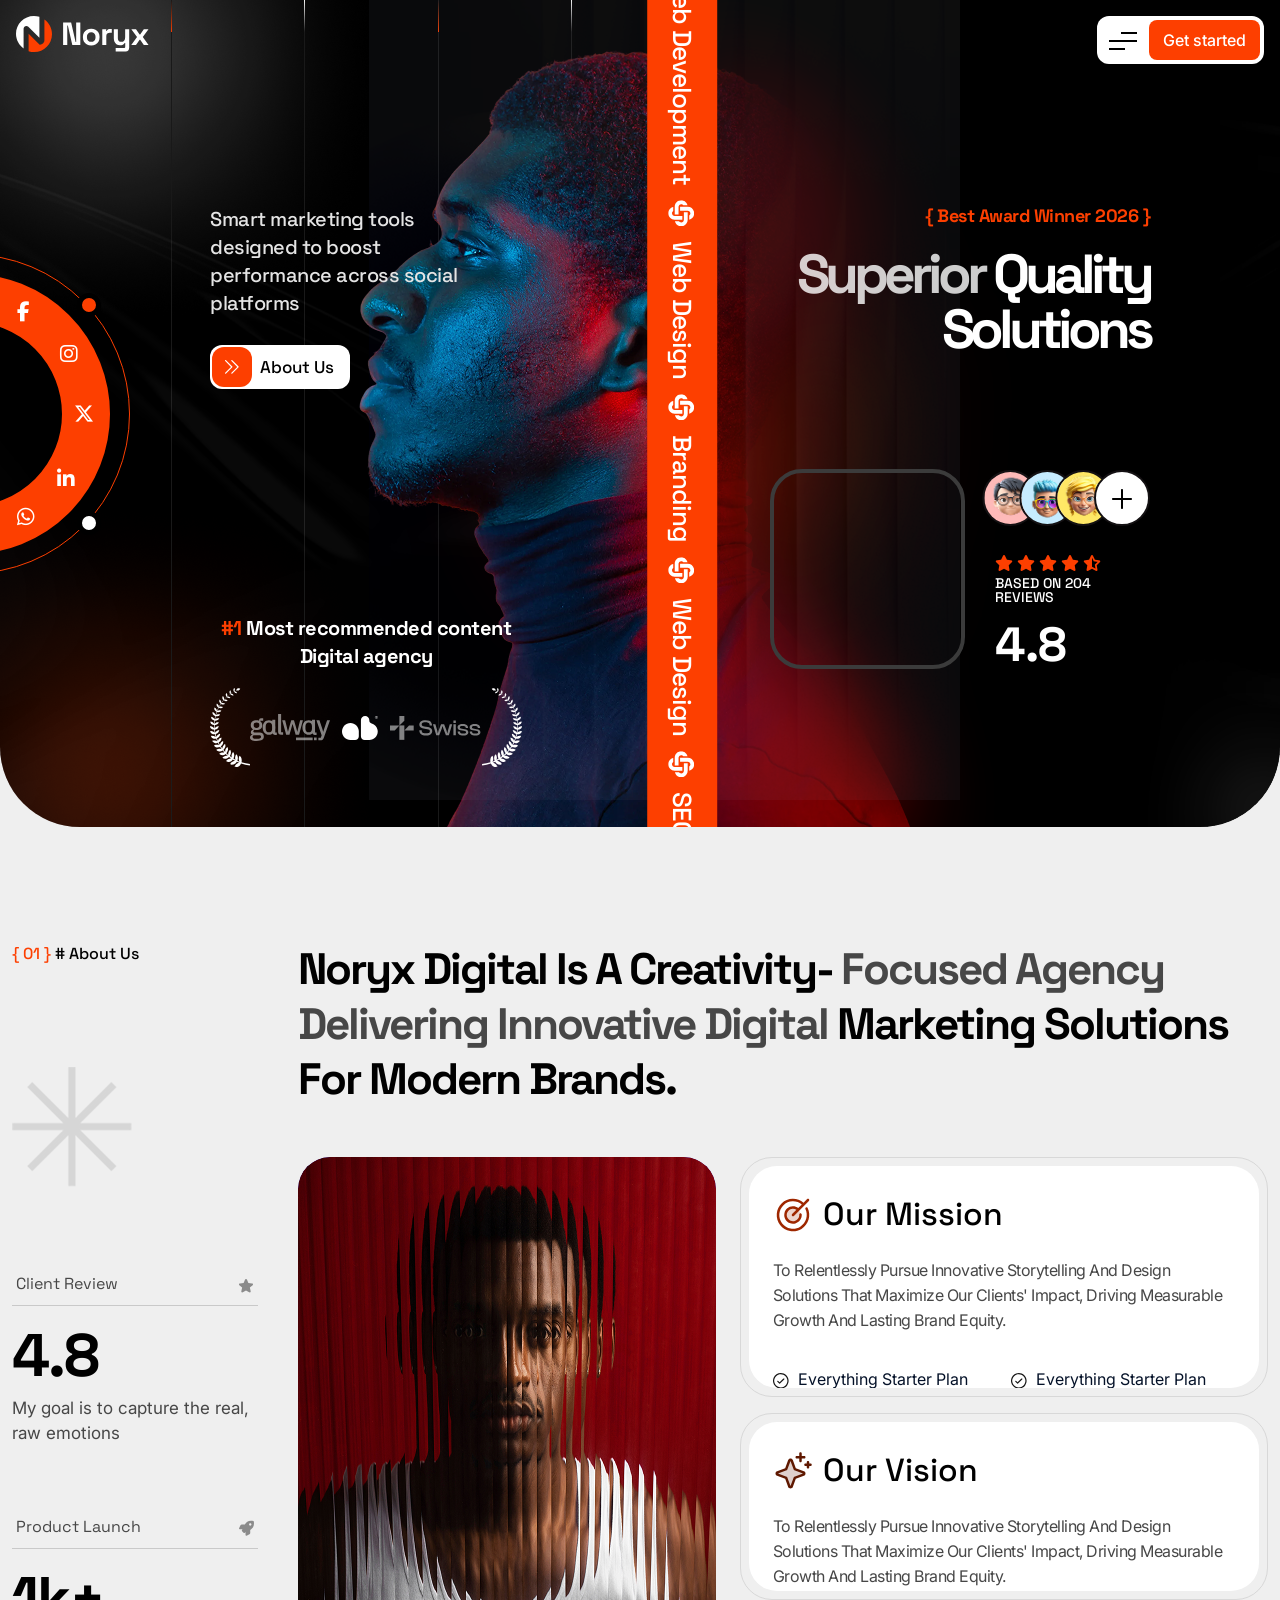
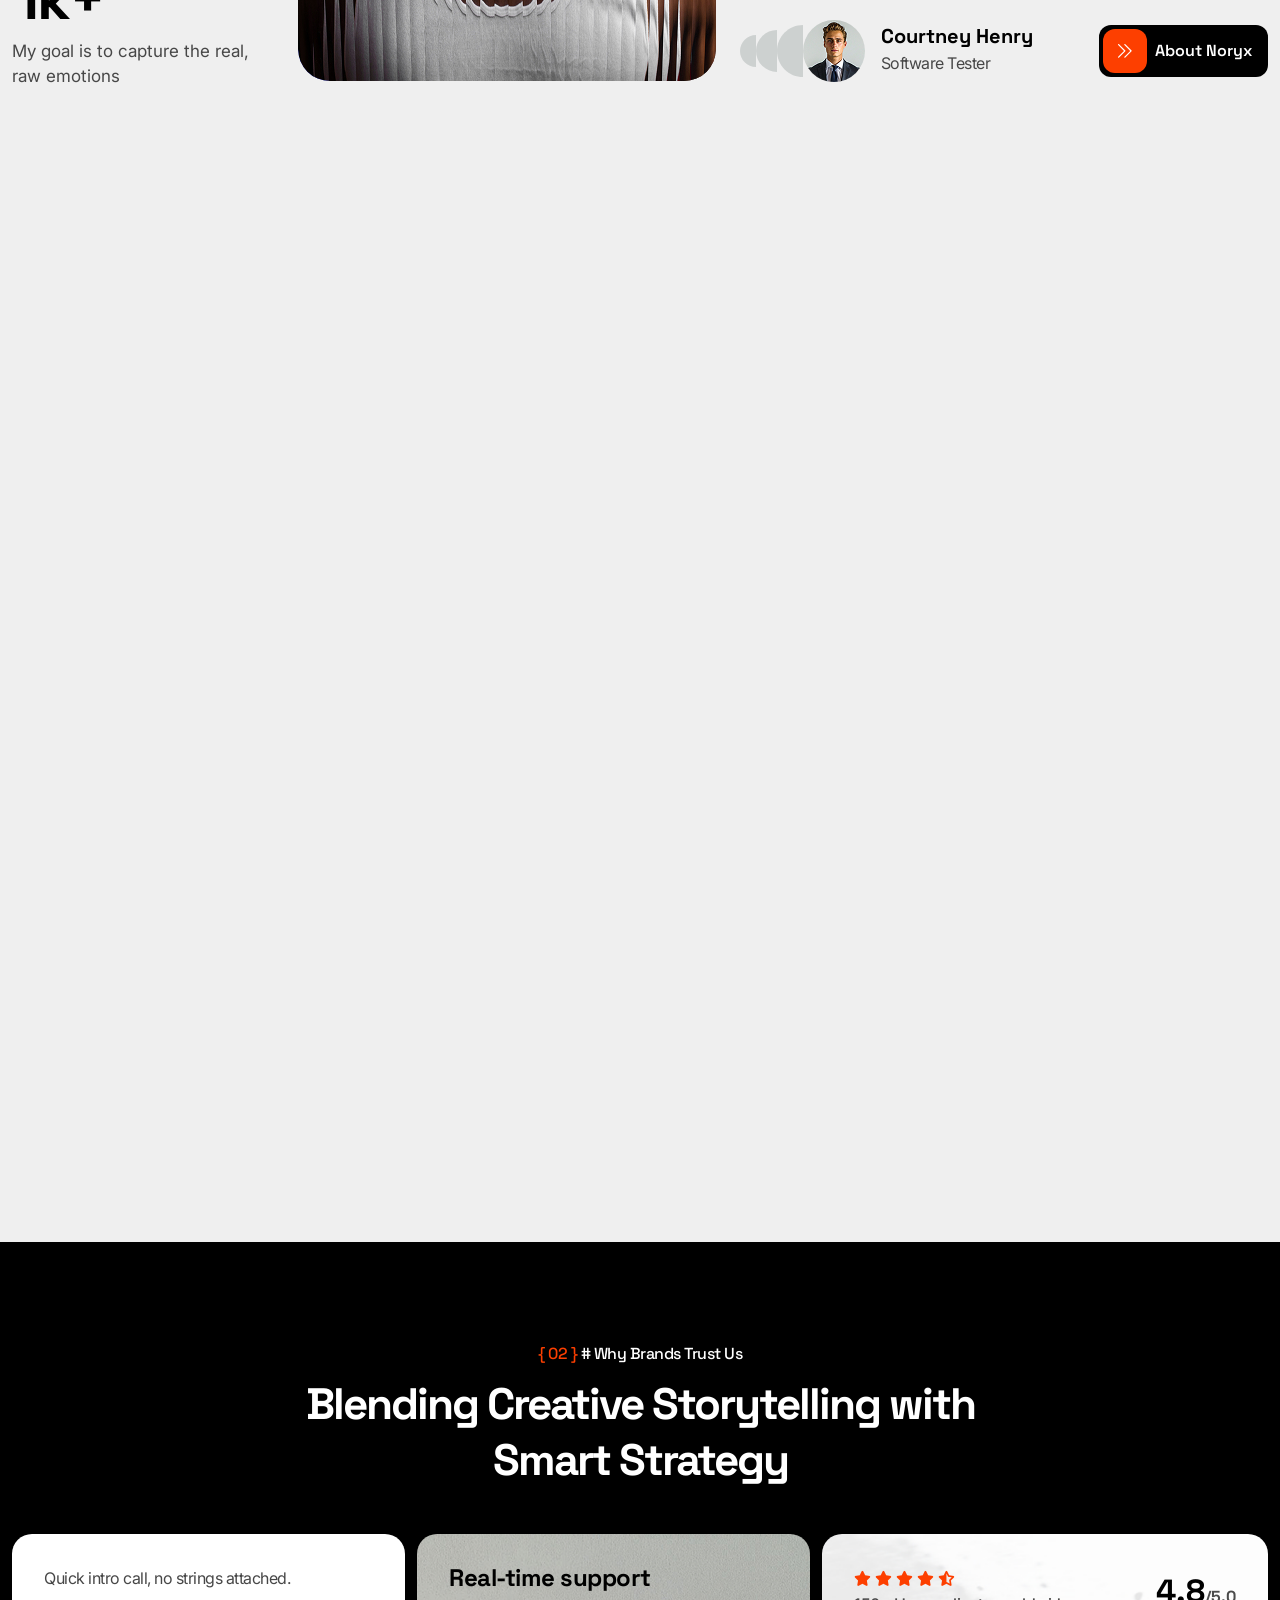
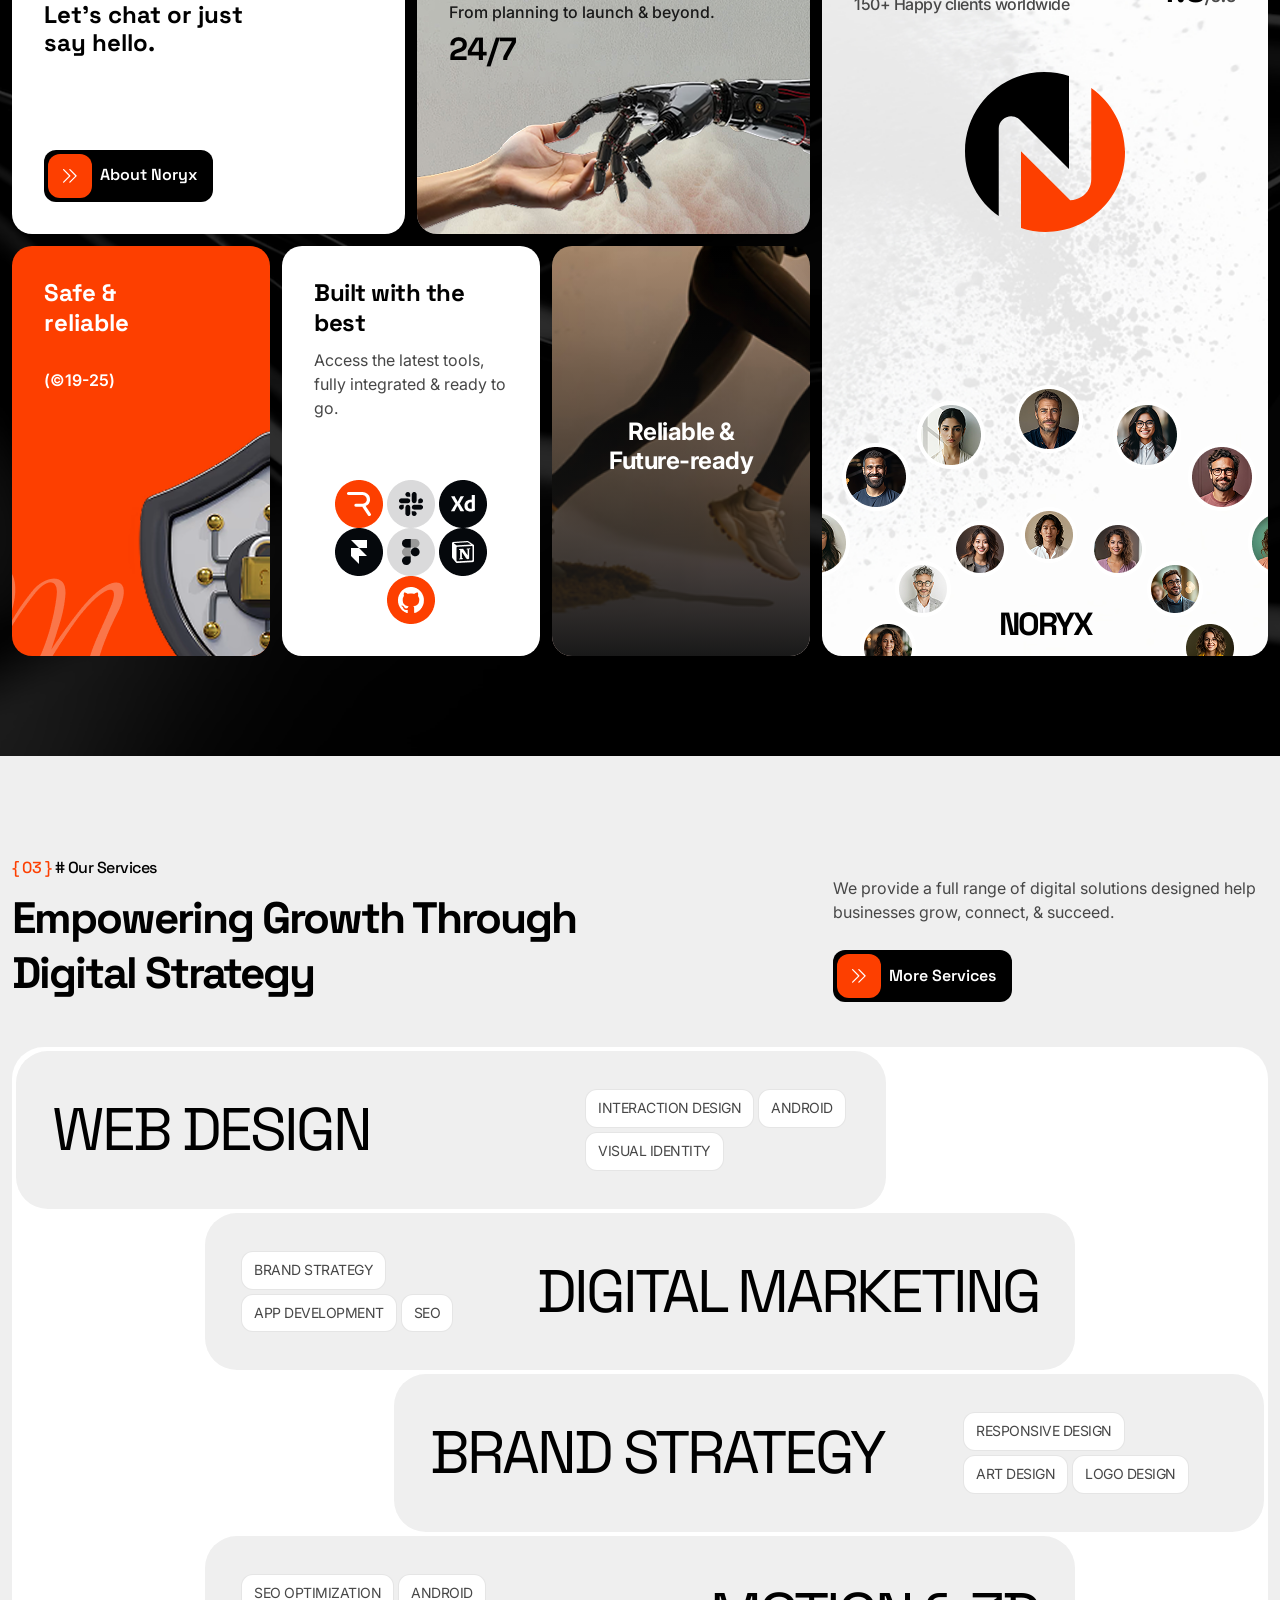
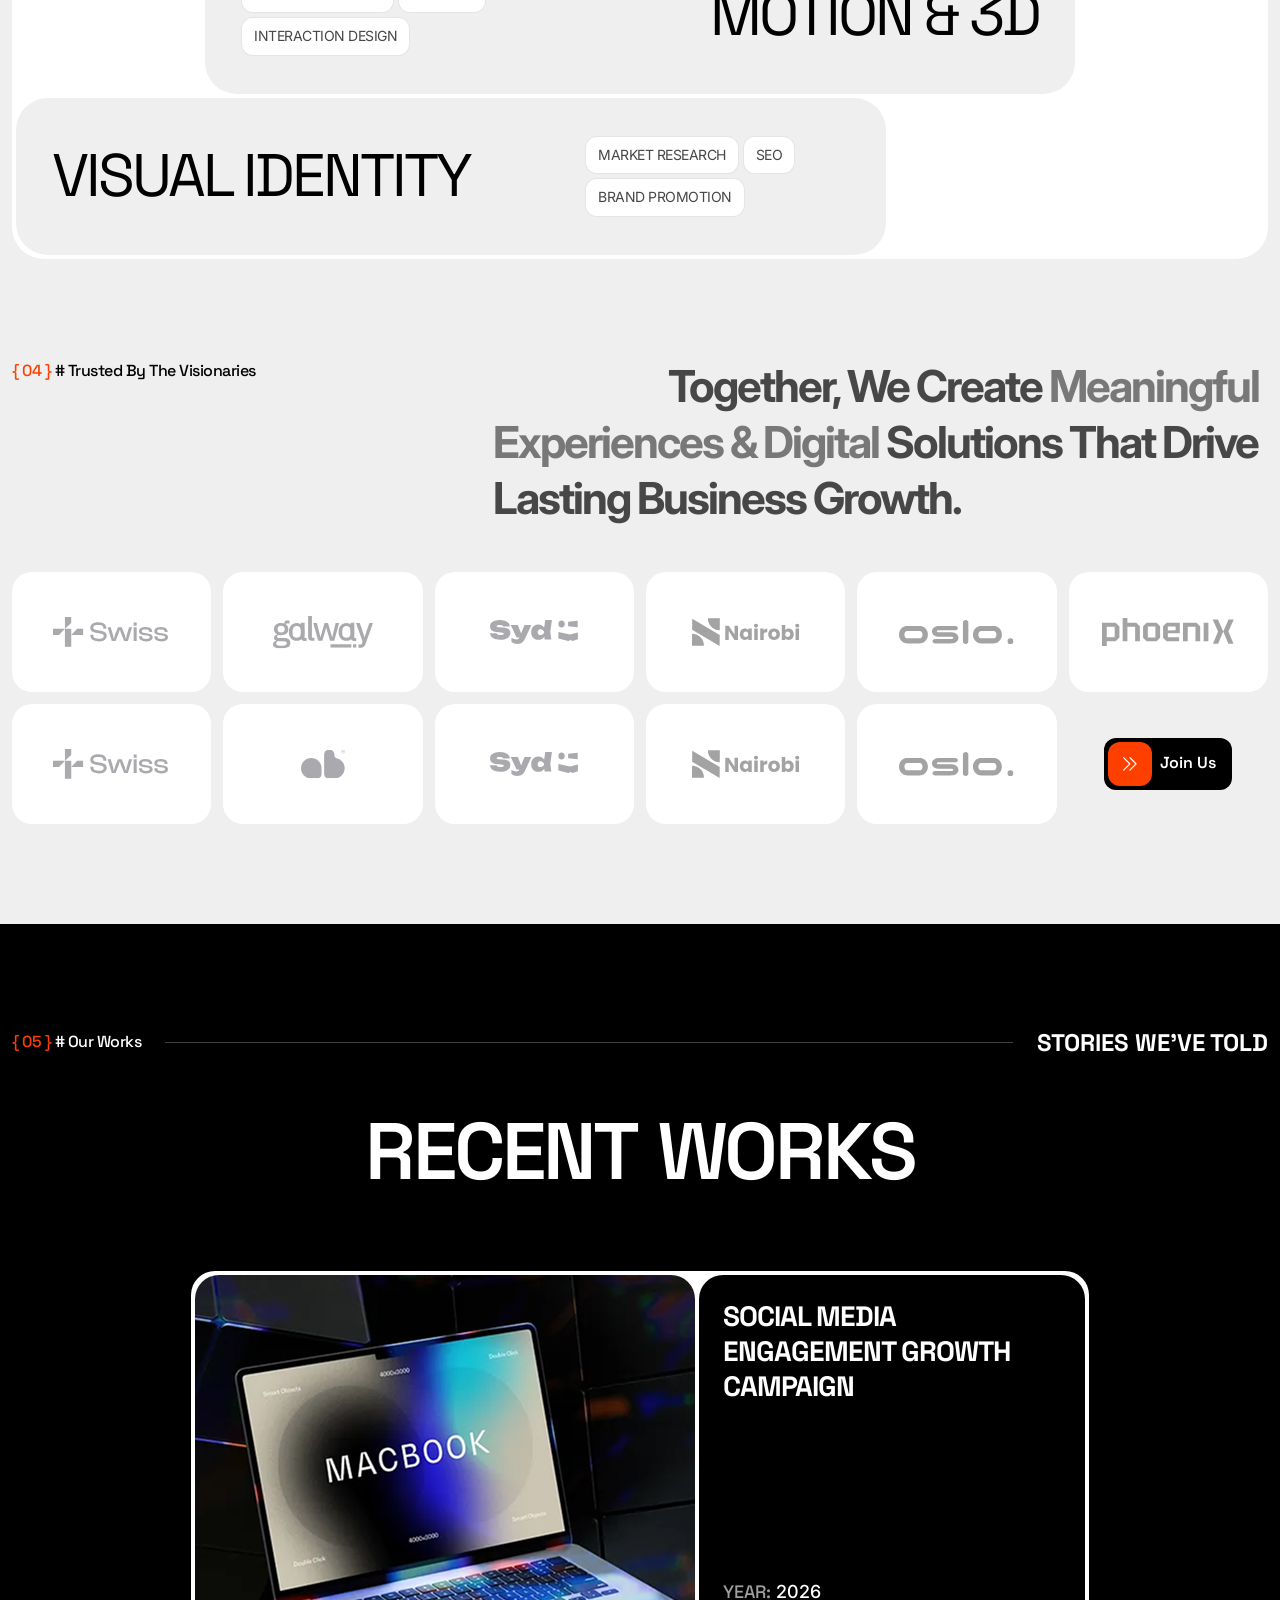
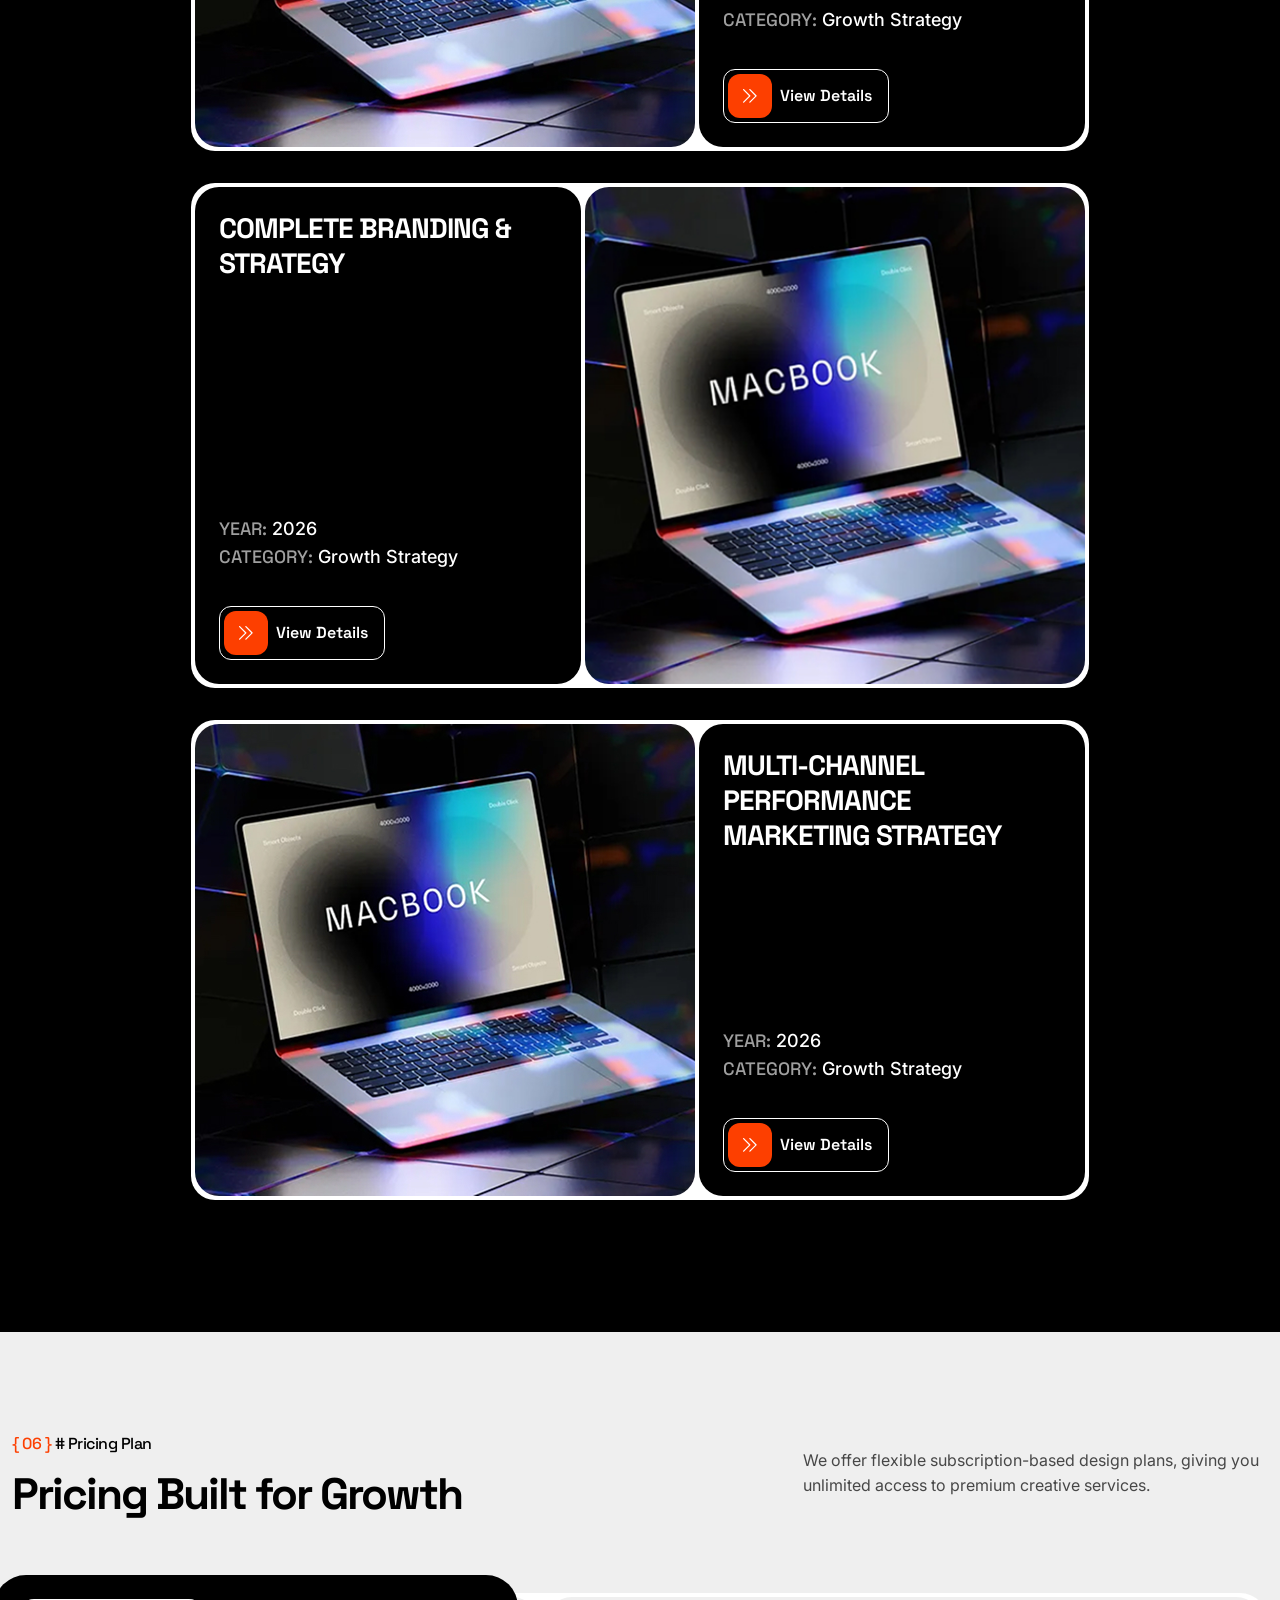
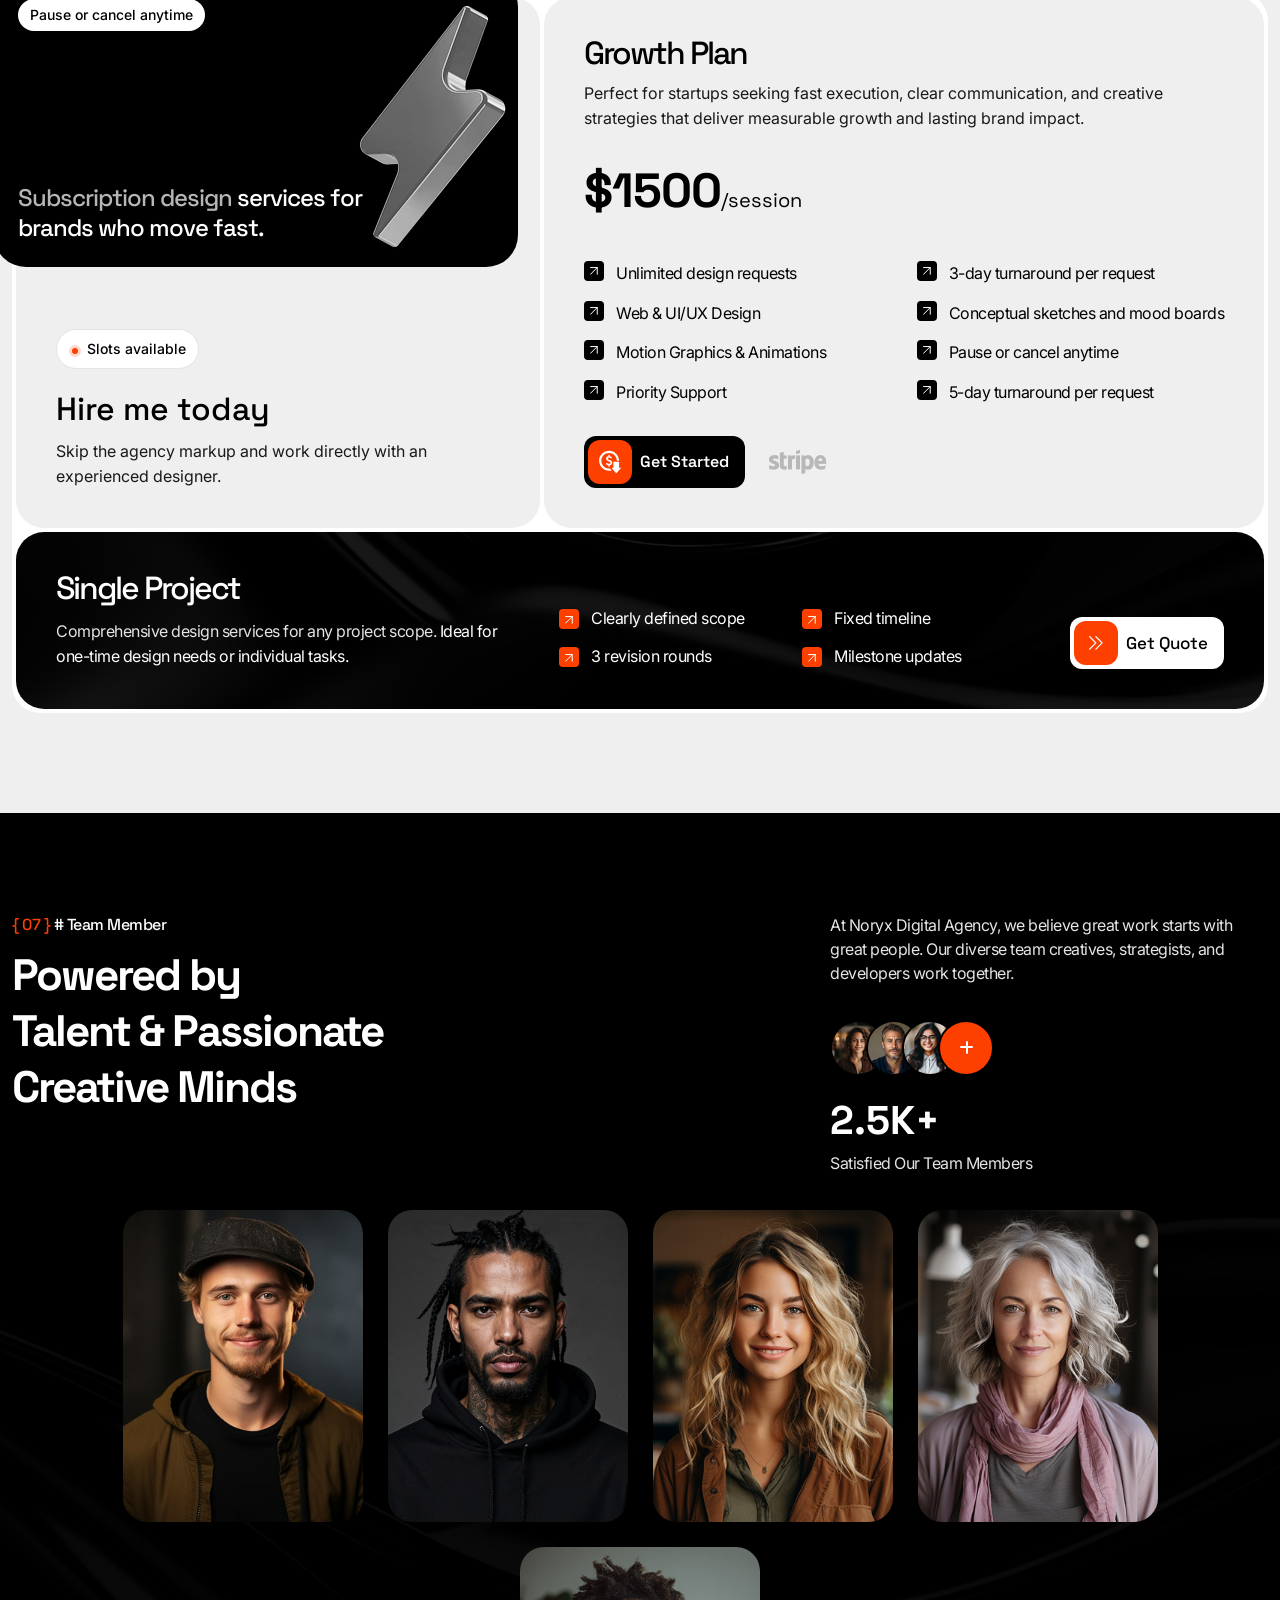
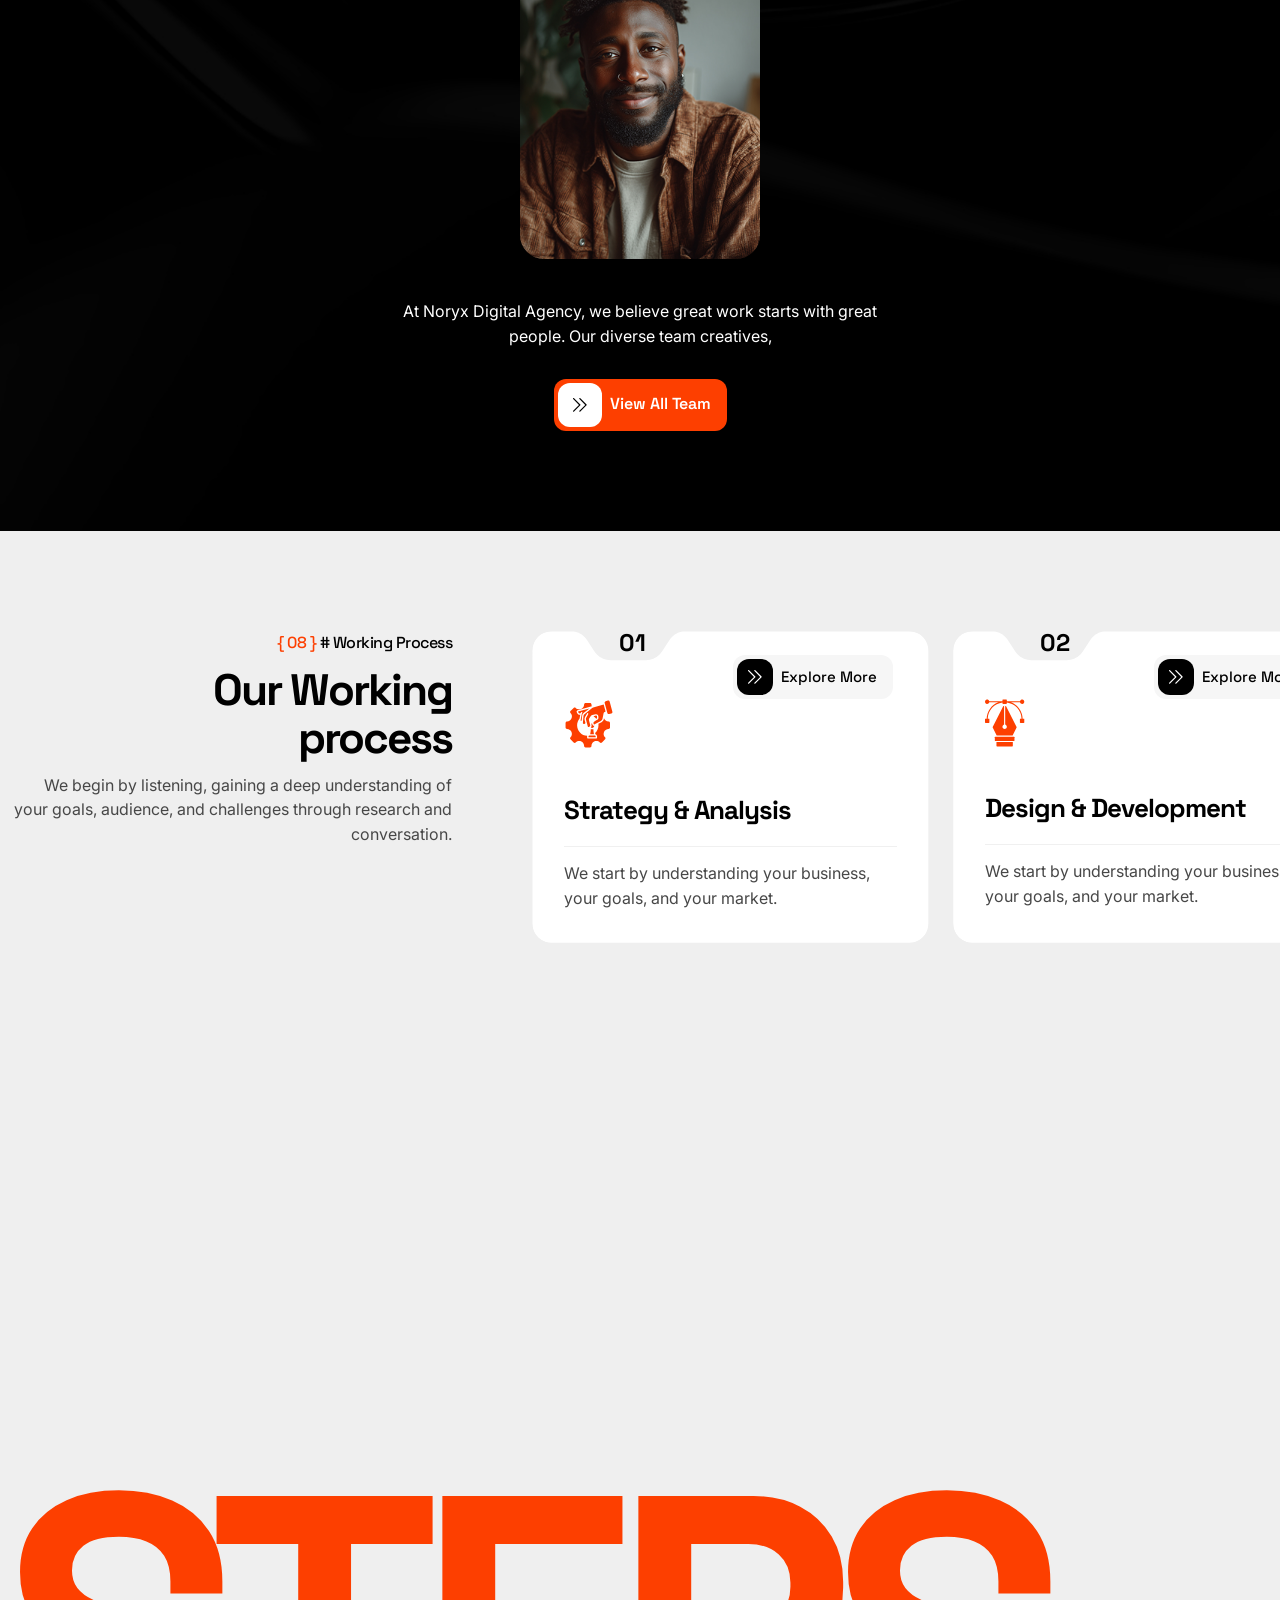
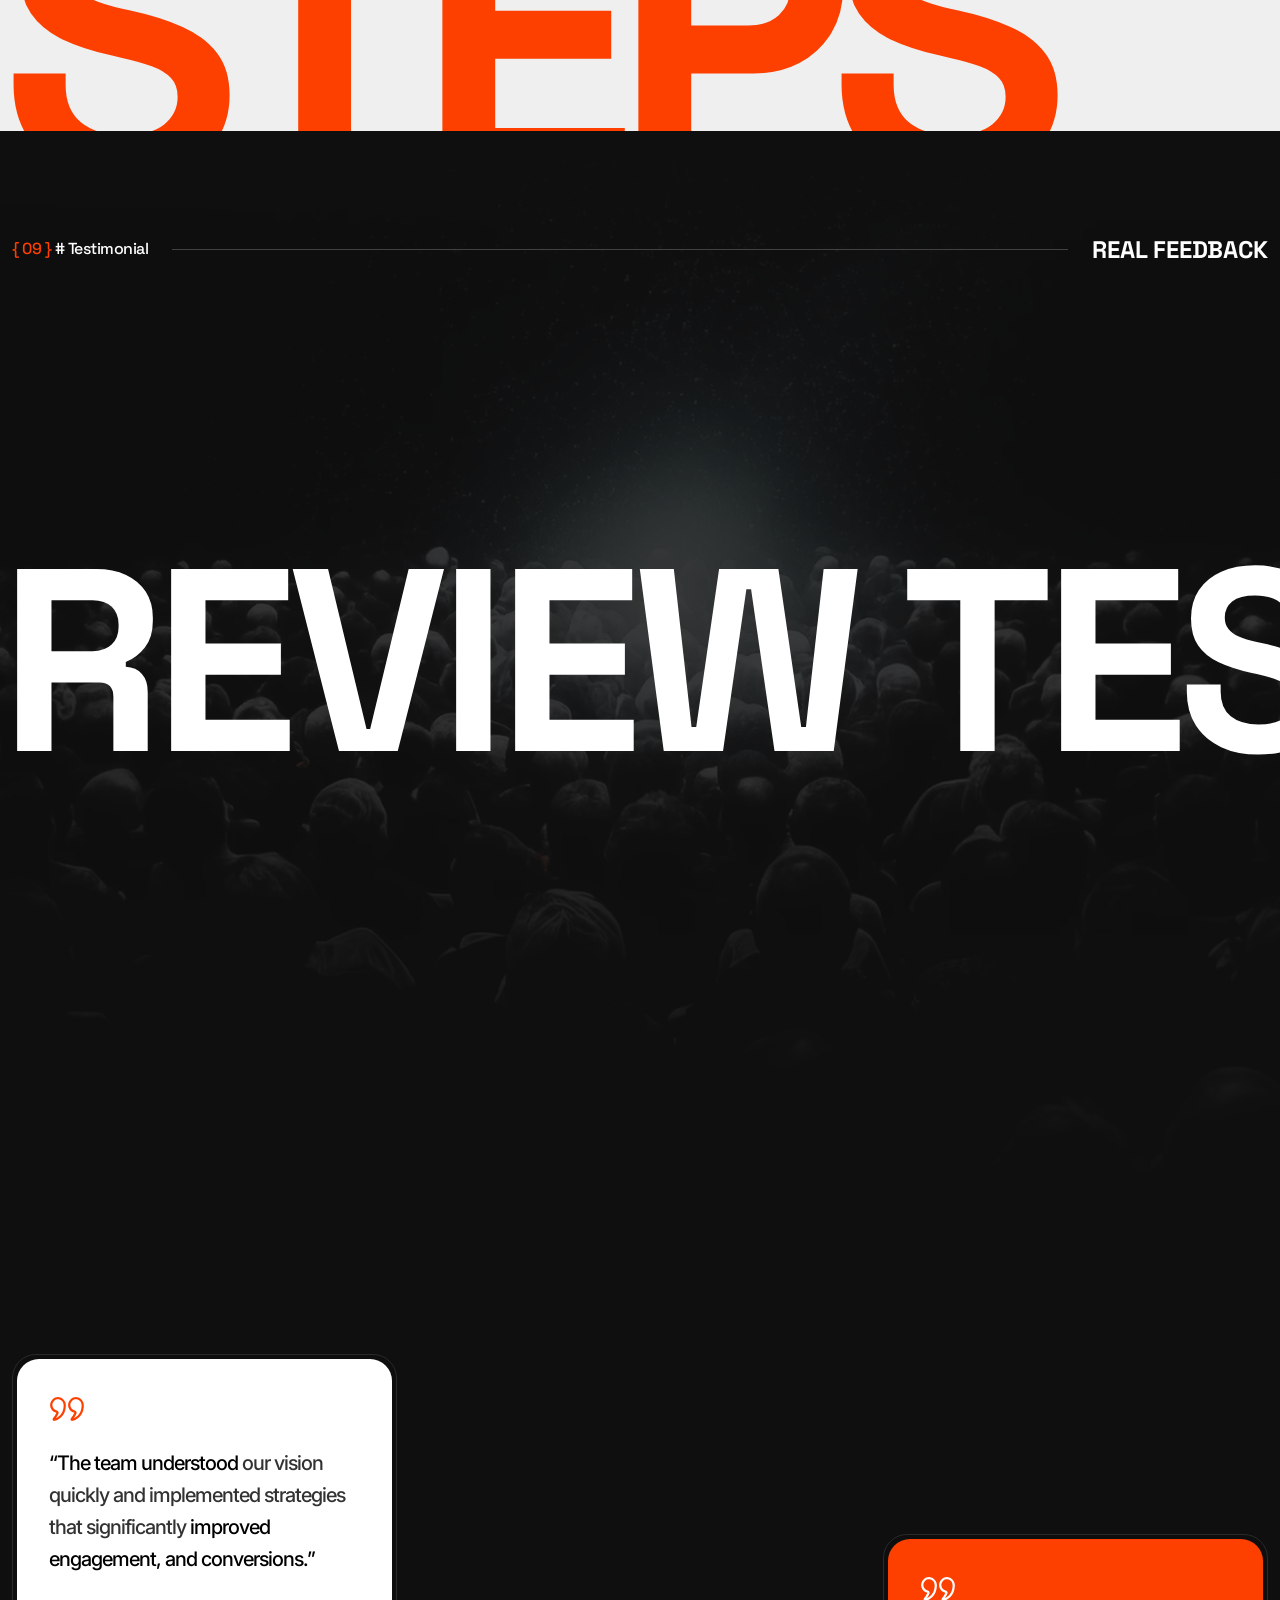
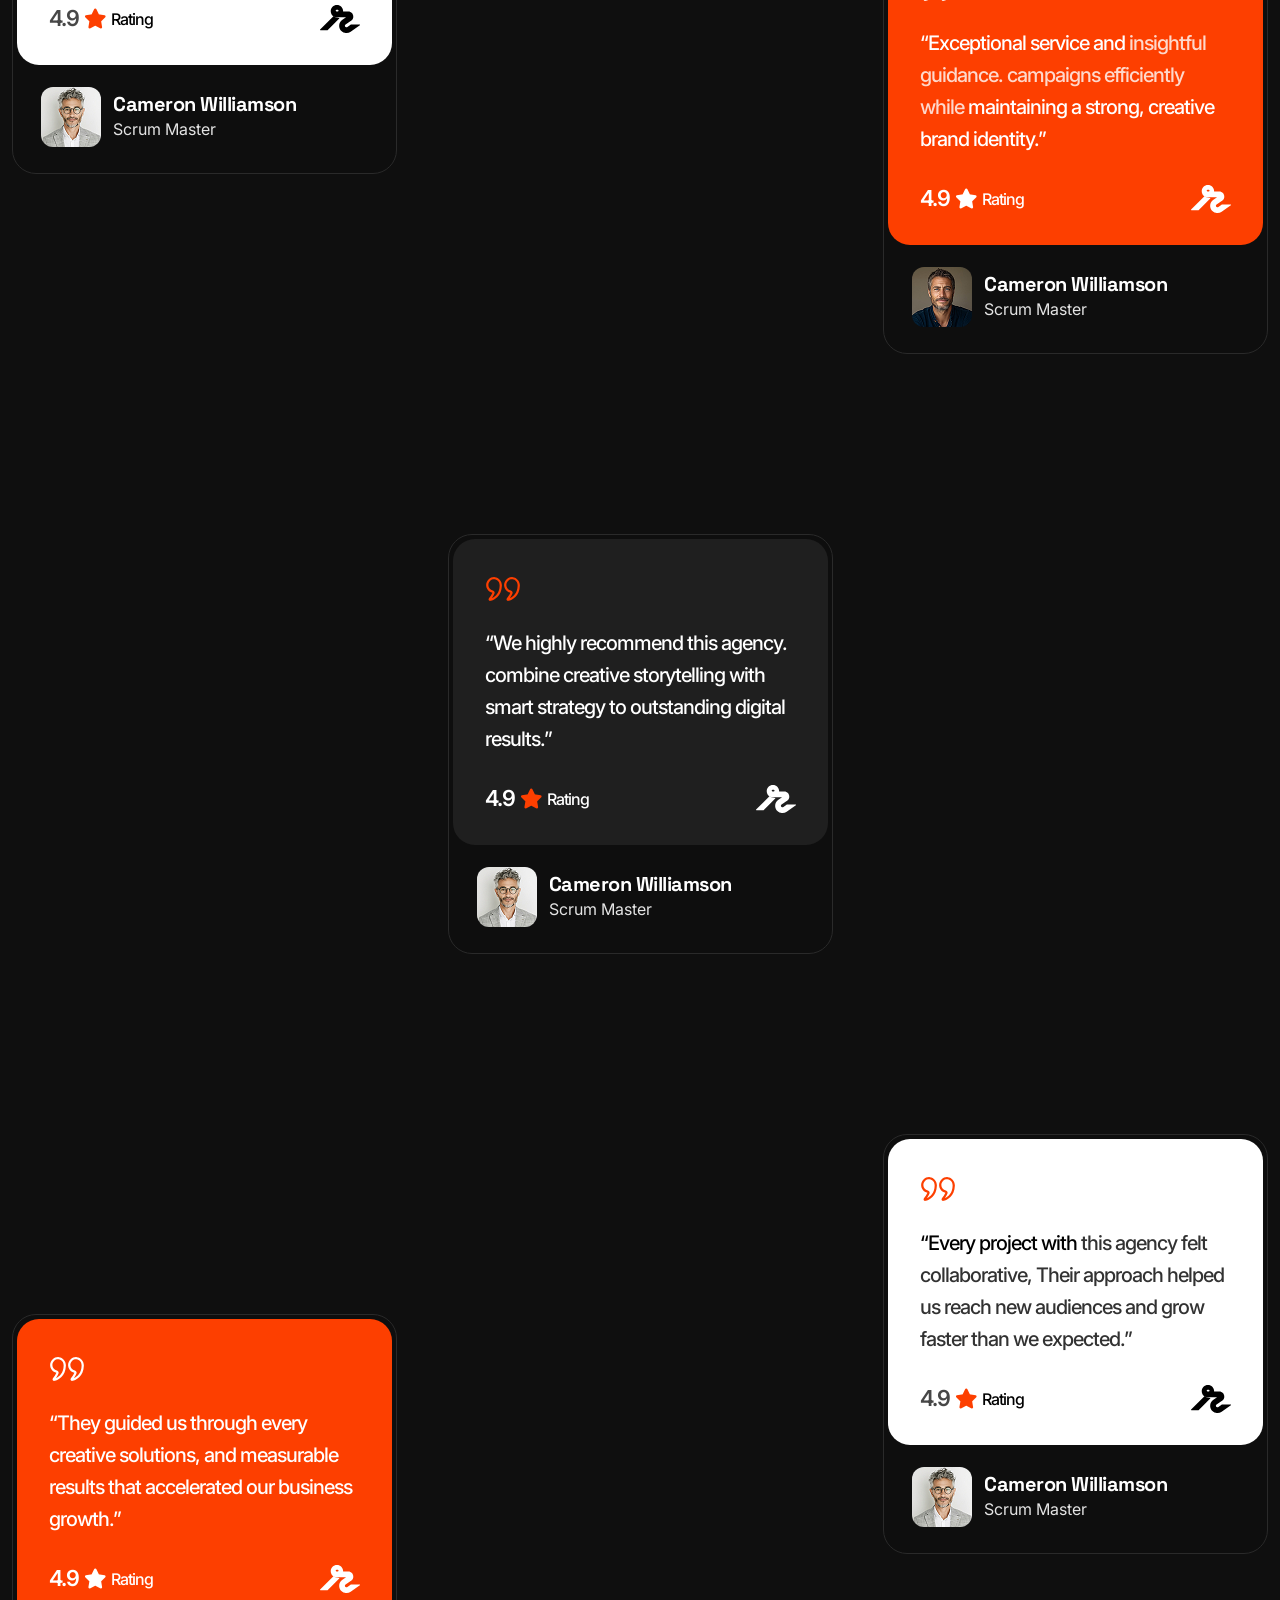
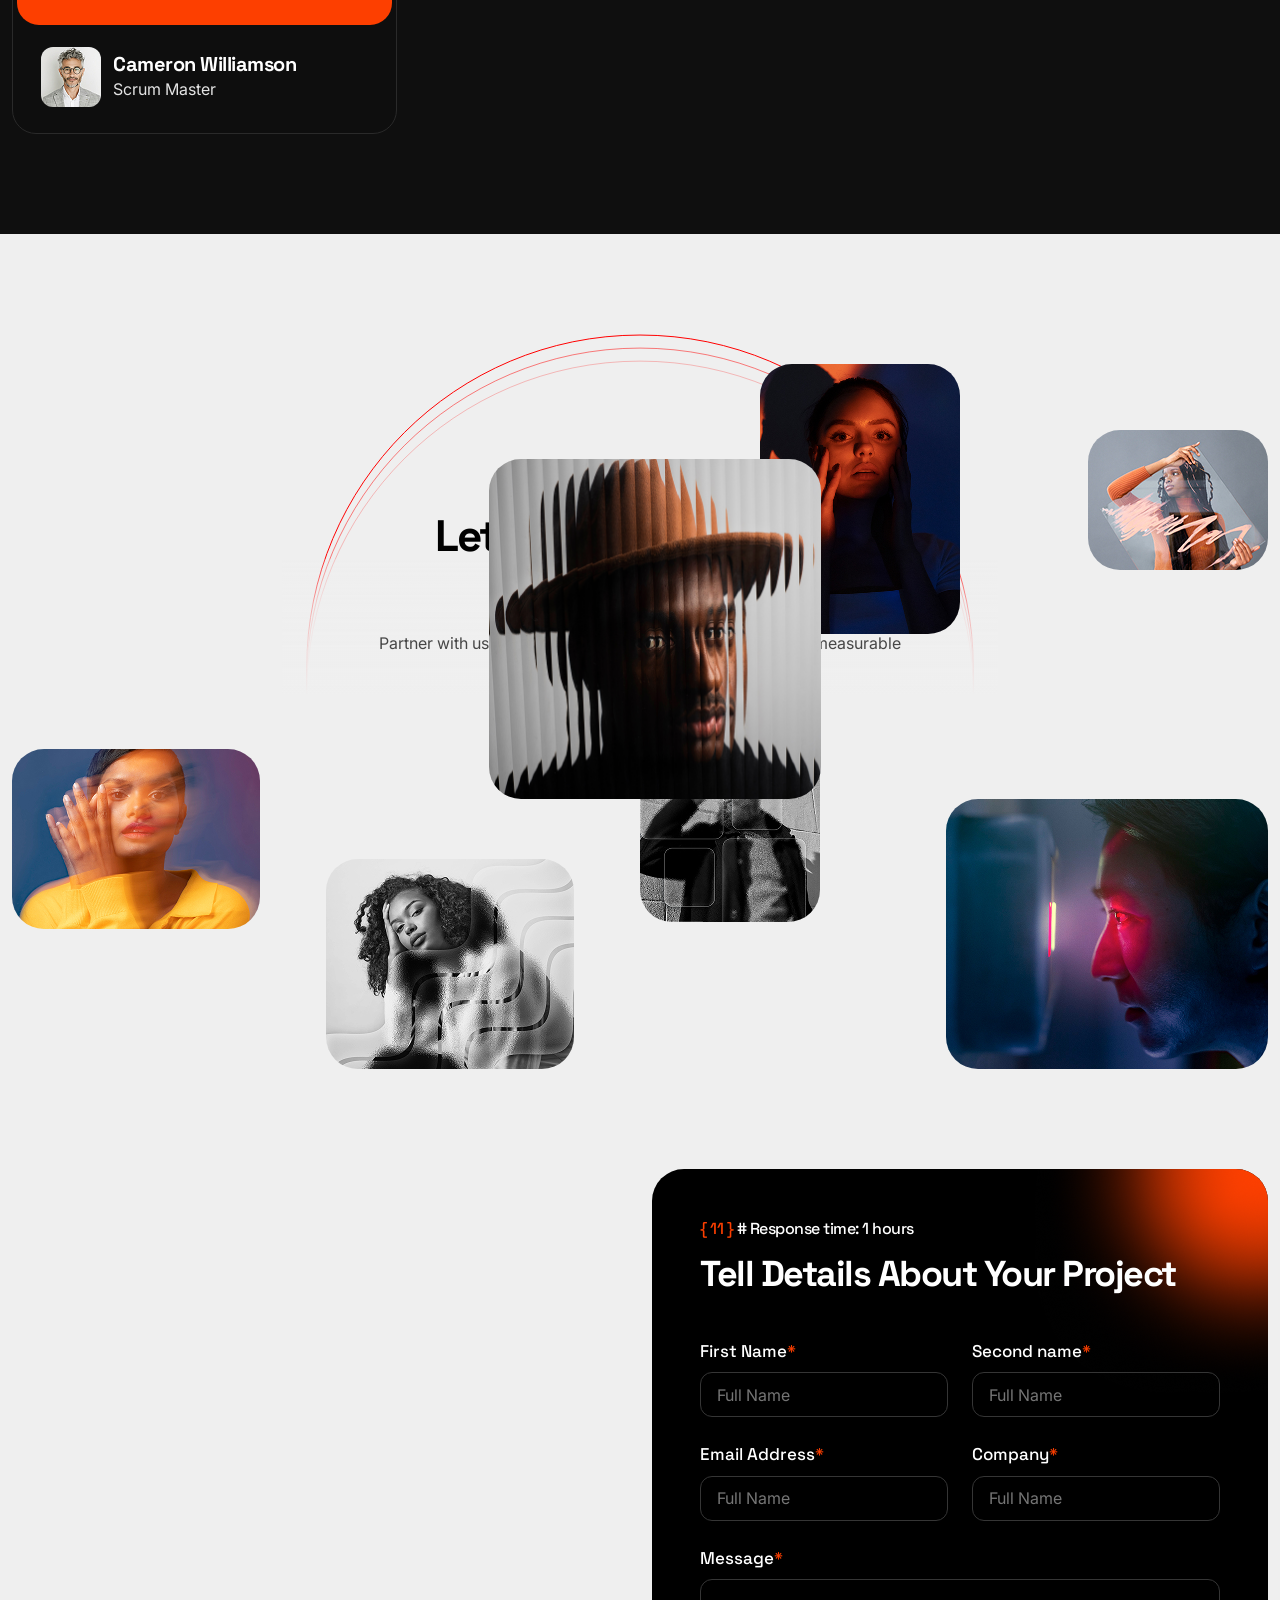
==== commit 5cfbcec6: "95 95" ====
--- a/index.html
+++ b/index.html
@@ -1587,7 +1587,7 @@
 
 <!-- Start of Blog section
 	============================================= -->
-	<section id="nx-blog" class="nx-blog-sec pt-100 pb-100">
+	<section id="nx-blog" class="nx-blog-sec over-hidden pt-100 pb-100">
 		<div class="container">
 			<div class="nx-ser1-top flex-wrap d-flex align-items-end justify-content-between">
 				<div class="nx-sec-title1 headline">
@@ -1613,10 +1613,397 @@
 				</div>
 			</div>
 		</div>
+		<div class="nx-blog-content mt-45">
+			<div class="nx-blog-slider swiper-container">
+				<div class="swiper-wrapper">
+					<div class="swiper-slide">
+						<div class="nx-blog-item">
+							<div class="item-text">
+								<div class="text-inner headline">
+									<span class="item-tag text-capitalize">Conversion Optimization</span>
+									<h3 class="blg_title"><a href="#">Strategies That Drive Real Online Growth</a></h3>
+									<span class="date-meta">Published on March 16, 2026</span>
+								</div>
+								<div class="blg-btn">
+									<div class="nx-btn1 text-center ver_2">
+										<a href="#">
+											<i>
+												<svg width="14" height="14" viewBox="0 0 14 14" fill="none" xmlns="http://www.w3.org/2000/svg">
+													<path d="M7.31754 7.31754L1.06753 13.5675C0.95026 13.6848 0.7912 13.7507 0.625347 13.7507C0.459495 13.7507 0.300435 13.6848 0.18316 13.5675C0.0658846 13.4503 3.26935e-09 13.2912 0 13.1253C-3.26935e-09 12.9595 0.0658846 12.8004 0.18316 12.6832L5.99175 6.87535L0.18316 1.06753C0.0658846 0.95026 0 0.7912 0 0.625347C0 0.459495 0.0658846 0.300435 0.18316 0.18316C0.300435 0.0658846 0.459495 0 0.625347 0C0.7912 0 0.95026 0.0658846 1.06753 0.18316L7.31754 6.43316C7.37565 6.49121 7.42175 6.56014 7.4532 6.63601C7.48465 6.71188 7.50084 6.79321 7.50084 6.87535C7.50084 6.95748 7.48465 7.03881 7.4532 7.11469C7.42175 7.19056 7.37565 7.25949 7.31754 7.31754ZM13.5675 6.43316L7.31754 0.18316C7.20026 0.0658846 7.0412 0 6.87535 0C6.7095 0 6.55044 0.0658846 6.43316 0.18316C6.31588 0.300435 6.25 0.459495 6.25 0.625347C6.25 0.7912 6.31588 0.95026 6.43316 1.06753L12.2418 6.87535L6.43316 12.6832C6.31588 12.8004 6.25 12.9595 6.25 13.1253C6.25 13.2912 6.31588 13.4503 6.43316 13.5675C6.55044 13.6848 6.7095 13.7507 6.87535 13.7507C7.0412 13.7507 7.20026 13.6848 7.31754 13.5675L13.5675 7.31754C13.6256 7.25949 13.6717 7.19056 13.7032 7.11469C13.7347 7.03881 13.7508 6.95748 13.7508 6.87535C13.7508 6.79321 13.7347 6.71188 13.7032 6.63601C13.6717 6.56014 13.6256 6.49121 13.5675 6.43316Z" fill="#fff"></path>
+												</svg>
+											</i>
+											<span>
+												Read More
+											</span>
+										</a>
+									</div> 
+								</div>
+							</div>
+							<div class="item-img-author">
+								<div class="item-img position-relative">
+									<div class="inner-img">
+										<img src="assets/img/blog/blg1.jpg" alt="">
+									</div>
+									<span class="min-read">5 min read</span>
+								</div>
+								<div class="item-author d-flex justify-content-between align-items-center">
+									<div class="ath-text headline">
+										<span>Scrum Master</span>
+										<h3>Esther Howard</h3>
+									</div>
+									<div class="auth-img img-cover">
+										<img src="assets/img/blog/ath1.jpg" alt="">
+									</div>
+								</div>
+							</div>
+						</div>
+					</div>
+					<div class="swiper-slide">
+						<div class="nx-blog-item">
+							<div class="item-text">
+								<div class="text-inner headline">
+									<span class="item-tag text-capitalize">Digital Marketing</span>
+									<h3 class="blg_title"><a href="#">How to Build a Strong Digital Brand</a></h3>
+									<span class="date-meta">Published on March 16, 2026</span>
+								</div>
+								<div class="blg-btn">
+									<div class="nx-btn1 text-center ver_2">
+										<a href="#">
+											<i>
+												<svg width="14" height="14" viewBox="0 0 14 14" fill="none" xmlns="http://www.w3.org/2000/svg">
+													<path d="M7.31754 7.31754L1.06753 13.5675C0.95026 13.6848 0.7912 13.7507 0.625347 13.7507C0.459495 13.7507 0.300435 13.6848 0.18316 13.5675C0.0658846 13.4503 3.26935e-09 13.2912 0 13.1253C-3.26935e-09 12.9595 0.0658846 12.8004 0.18316 12.6832L5.99175 6.87535L0.18316 1.06753C0.0658846 0.95026 0 0.7912 0 0.625347C0 0.459495 0.0658846 0.300435 0.18316 0.18316C0.300435 0.0658846 0.459495 0 0.625347 0C0.7912 0 0.95026 0.0658846 1.06753 0.18316L7.31754 6.43316C7.37565 6.49121 7.42175 6.56014 7.4532 6.63601C7.48465 6.71188 7.50084 6.79321 7.50084 6.87535C7.50084 6.95748 7.48465 7.03881 7.4532 7.11469C7.42175 7.19056 7.37565 7.25949 7.31754 7.31754ZM13.5675 6.43316L7.31754 0.18316C7.20026 0.0658846 7.0412 0 6.87535 0C6.7095 0 6.55044 0.0658846 6.43316 0.18316C6.31588 0.300435 6.25 0.459495 6.25 0.625347C6.25 0.7912 6.31588 0.95026 6.43316 1.06753L12.2418 6.87535L6.43316 12.6832C6.31588 12.8004 6.25 12.9595 6.25 13.1253C6.25 13.2912 6.31588 13.4503 6.43316 13.5675C6.55044 13.6848 6.7095 13.7507 6.87535 13.7507C7.0412 13.7507 7.20026 13.6848 7.31754 13.5675L13.5675 7.31754C13.6256 7.25949 13.6717 7.19056 13.7032 7.11469C13.7347 7.03881 13.7508 6.95748 13.7508 6.87535C13.7508 6.79321 13.7347 6.71188 13.7032 6.63601C13.6717 6.56014 13.6256 6.49121 13.5675 6.43316Z" fill="#fff"></path>
+												</svg>
+											</i>
+											<span>
+												Read More
+											</span>
+										</a>
+									</div> 
+								</div>
+							</div>
+							<div class="item-img-author">
+								<div class="item-img position-relative">
+									<div class="inner-img">
+										<img src="assets/img/blog/blg2.jpg" alt="">
+									</div>
+									<span class="min-read">5 min read</span>
+								</div>
+								<div class="item-author d-flex justify-content-between align-items-center">
+									<div class="ath-text headline">
+										<span>Scrum Master</span>
+										<h3>Esther Howard</h3>
+									</div>
+									<div class="auth-img img-cover">
+										<img src="assets/img/blog/ath1.jpg" alt="">
+									</div>
+								</div>
+							</div>
+						</div>
+					</div>
+					<div class="swiper-slide">
+						<div class="nx-blog-item">
+							<div class="item-text">
+								<div class="text-inner headline">
+									<span class="item-tag text-capitalize">Brand Strategy</span>
+									<h3 class="blg_title"><a href="#">Digital Growth Hacks for Modern Brands</a></h3>
+									<span class="date-meta">Published on March 16, 2026</span>
+								</div>
+								<div class="blg-btn">
+									<div class="nx-btn1 text-center ver_2">
+										<a href="#">
+											<i>
+												<svg width="14" height="14" viewBox="0 0 14 14" fill="none" xmlns="http://www.w3.org/2000/svg">
+													<path d="M7.31754 7.31754L1.06753 13.5675C0.95026 13.6848 0.7912 13.7507 0.625347 13.7507C0.459495 13.7507 0.300435 13.6848 0.18316 13.5675C0.0658846 13.4503 3.26935e-09 13.2912 0 13.1253C-3.26935e-09 12.9595 0.0658846 12.8004 0.18316 12.6832L5.99175 6.87535L0.18316 1.06753C0.0658846 0.95026 0 0.7912 0 0.625347C0 0.459495 0.0658846 0.300435 0.18316 0.18316C0.300435 0.0658846 0.459495 0 0.625347 0C0.7912 0 0.95026 0.0658846 1.06753 0.18316L7.31754 6.43316C7.37565 6.49121 7.42175 6.56014 7.4532 6.63601C7.48465 6.71188 7.50084 6.79321 7.50084 6.87535C7.50084 6.95748 7.48465 7.03881 7.4532 7.11469C7.42175 7.19056 7.37565 7.25949 7.31754 7.31754ZM13.5675 6.43316L7.31754 0.18316C7.20026 0.0658846 7.0412 0 6.87535 0C6.7095 0 6.55044 0.0658846 6.43316 0.18316C6.31588 0.300435 6.25 0.459495 6.25 0.625347C6.25 0.7912 6.31588 0.95026 6.43316 1.06753L12.2418 6.87535L6.43316 12.6832C6.31588 12.8004 6.25 12.9595 6.25 13.1253C6.25 13.2912 6.31588 13.4503 6.43316 13.5675C6.55044 13.6848 6.7095 13.7507 6.87535 13.7507C7.0412 13.7507 7.20026 13.6848 7.31754 13.5675L13.5675 7.31754C13.6256 7.25949 13.6717 7.19056 13.7032 7.11469C13.7347 7.03881 13.7508 6.95748 13.7508 6.87535C13.7508 6.79321 13.7347 6.71188 13.7032 6.63601C13.6717 6.56014 13.6256 6.49121 13.5675 6.43316Z" fill="#fff"></path>
+												</svg>
+											</i>
+											<span>
+												Read More
+											</span>
+										</a>
+									</div> 
+								</div>
+							</div>
+							<div class="item-img-author">
+								<div class="item-img position-relative">
+									<div class="inner-img">
+										<img src="assets/img/blog/blg3.jpg" alt="">
+									</div>
+									<span class="min-read">5 min read</span>
+								</div>
+								<div class="item-author d-flex justify-content-between align-items-center">
+									<div class="ath-text headline">
+										<span>Scrum Master</span>
+										<h3>Esther Howard</h3>
+									</div>
+									<div class="auth-img img-cover">
+										<img src="assets/img/blog/ath1.jpg" alt="">
+									</div>
+								</div>
+							</div>
+						</div>
+					</div>
+					<div class="swiper-slide">
+						<div class="nx-blog-item">
+							<div class="item-text">
+								<div class="text-inner headline">
+									<span class="item-tag text-capitalize">Web Development</span>
+									<h3 class="blg_title"><a href="#">Strategies That Drive Real Online Growth</a></h3>
+									<span class="date-meta">Published on March 16, 2026</span>
+								</div>
+								<div class="blg-btn">
+									<div class="nx-btn1 text-center ver_2">
+										<a href="#">
+											<i>
+												<svg width="14" height="14" viewBox="0 0 14 14" fill="none" xmlns="http://www.w3.org/2000/svg">
+													<path d="M7.31754 7.31754L1.06753 13.5675C0.95026 13.6848 0.7912 13.7507 0.625347 13.7507C0.459495 13.7507 0.300435 13.6848 0.18316 13.5675C0.0658846 13.4503 3.26935e-09 13.2912 0 13.1253C-3.26935e-09 12.9595 0.0658846 12.8004 0.18316 12.6832L5.99175 6.87535L0.18316 1.06753C0.0658846 0.95026 0 0.7912 0 0.625347C0 0.459495 0.0658846 0.300435 0.18316 0.18316C0.300435 0.0658846 0.459495 0 0.625347 0C0.7912 0 0.95026 0.0658846 1.06753 0.18316L7.31754 6.43316C7.37565 6.49121 7.42175 6.56014 7.4532 6.63601C7.48465 6.71188 7.50084 6.79321 7.50084 6.87535C7.50084 6.95748 7.48465 7.03881 7.4532 7.11469C7.42175 7.19056 7.37565 7.25949 7.31754 7.31754ZM13.5675 6.43316L7.31754 0.18316C7.20026 0.0658846 7.0412 0 6.87535 0C6.7095 0 6.55044 0.0658846 6.43316 0.18316C6.31588 0.300435 6.25 0.459495 6.25 0.625347C6.25 0.7912 6.31588 0.95026 6.43316 1.06753L12.2418 6.87535L6.43316 12.6832C6.31588 12.8004 6.25 12.9595 6.25 13.1253C6.25 13.2912 6.31588 13.4503 6.43316 13.5675C6.55044 13.6848 6.7095 13.7507 6.87535 13.7507C7.0412 13.7507 7.20026 13.6848 7.31754 13.5675L13.5675 7.31754C13.6256 7.25949 13.6717 7.19056 13.7032 7.11469C13.7347 7.03881 13.7508 6.95748 13.7508 6.87535C13.7508 6.79321 13.7347 6.71188 13.7032 6.63601C13.6717 6.56014 13.6256 6.49121 13.5675 6.43316Z" fill="#fff"></path>
+												</svg>
+											</i>
+											<span>
+												Read More
+											</span>
+										</a>
+									</div> 
+								</div>
+							</div>
+							<div class="item-img-author">
+								<div class="item-img position-relative">
+									<div class="inner-img">
+										<img src="assets/img/blog/blg2.jpg" alt="">
+									</div>
+									<span class="min-read">5 min read</span>
+								</div>
+								<div class="item-author d-flex justify-content-between align-items-center">
+									<div class="ath-text headline">
+										<span>Scrum Master</span>
+										<h3>Esther Howard</h3>
+									</div>
+									<div class="auth-img img-cover">
+										<img src="assets/img/blog/ath1.jpg" alt="">
+									</div>
+								</div>
+							</div>
+						</div>
+					</div>
+				</div>
+			</div>
+		</div>
+		<div class="container">
+			<div class="nx-blog-nav-area mt-30 d-flex justify-content-end">
+				<div class="nx-blog-nav d-flex align-items-center justify-content-center">
+					<div class="nx-blg-left d-flex align-items-center justify-content-center">
+						<svg width="13" height="16" viewBox="0 0 13 16" fill="none" xmlns="http://www.w3.org/2000/svg">
+							<path d="M12.1871 0.46875V11.7188C12.1871 11.8431 12.1377 11.9623 12.0498 12.0502C11.9619 12.1381 11.8427 12.1875 11.7183 12.1875H1.60037L4.54959 15.1375C4.59564 15.1804 4.63258 15.2322 4.6582 15.2897C4.68382 15.3472 4.6976 15.4092 4.69871 15.4722C4.69982 15.5351 4.68824 15.5976 4.66466 15.656C4.64109 15.7144 4.606 15.7674 4.56149 15.8119C4.51697 15.8564 4.46395 15.8915 4.40559 15.9151C4.34722 15.9387 4.2847 15.9502 4.22176 15.9491C4.15882 15.948 4.09675 15.9342 4.03925 15.9086C3.98175 15.883 3.93 15.8461 3.88709 15.8L0.137087 12.05C0.0493059 11.9621 0 11.843 0 11.7188C0 11.5945 0.0493059 11.4754 0.137087 11.3875L3.88709 7.6375C3.93 7.59145 3.98175 7.55451 4.03925 7.52889C4.09675 7.50327 4.15882 7.48949 4.22176 7.48838C4.2847 7.48727 4.34722 7.49885 4.40559 7.52242C4.46395 7.546 4.51697 7.58109 4.56149 7.6256C4.606 7.67011 4.64109 7.72313 4.66466 7.7815C4.68824 7.83987 4.69982 7.90239 4.69871 7.96533C4.6976 8.02827 4.68382 8.09034 4.6582 8.14784C4.63258 8.20534 4.59564 8.25709 4.54959 8.3L1.60037 11.25H11.2496V0.46875C11.2496 0.34443 11.299 0.225201 11.3869 0.137294C11.4748 0.049386 11.594 0 11.7183 0C11.8427 0 11.9619 0.049386 12.0498 0.137294C12.1377 0.225201 12.1871 0.34443 12.1871 0.46875Z" fill="white"/>
+						</svg>
+					</div>
+					<div class="nx-blg-pagi">
+						
+					</div>
+					<div class="nx-blg-right d-flex align-items-center justify-content-center">
+						<svg width="13" height="16" viewBox="0 0 13 16" fill="none" xmlns="http://www.w3.org/2000/svg">
+							<path d="M12.05 12.05L8.3 15.8C8.21114 15.8828 8.09361 15.9279 7.97217 15.9257C7.85074 15.9236 7.73487 15.8744 7.64899 15.7885C7.5631 15.7026 7.51391 15.5868 7.51177 15.4653C7.50962 15.3439 7.5547 15.2264 7.6375 15.1375L10.5867 12.1875H0.46875C0.34443 12.1875 0.225201 12.1381 0.137294 12.0502C0.049386 11.9623 0 11.8431 0 11.7188V0.46875C0 0.34443 0.049386 0.225201 0.137294 0.137294C0.225201 0.049386 0.34443 0 0.46875 0C0.59307 0 0.712298 0.049386 0.800206 0.137294C0.888114 0.225201 0.9375 0.34443 0.9375 0.46875V11.25H10.5867L7.6375 8.3C7.59145 8.25709 7.55451 8.20534 7.52889 8.14784C7.50327 8.09034 7.48949 8.02827 7.48838 7.96533C7.48727 7.90239 7.49885 7.83987 7.52242 7.7815C7.546 7.72313 7.58109 7.67011 7.6256 7.6256C7.67011 7.58109 7.72313 7.546 7.7815 7.52242C7.83987 7.49885 7.90239 7.48727 7.96533 7.48838C8.02827 7.48949 8.09034 7.50327 8.14784 7.52889C8.20534 7.55451 8.25709 7.59145 8.3 7.6375L12.05 11.3875C12.1378 11.4754 12.1871 11.5945 12.1871 11.7188C12.1871 11.843 12.1378 11.9621 12.05 12.05Z" fill="white"/>
+						</svg>
+					</div>
+				</div>
+			</div>
+		</div>
 	</section>
 <!-- End of Blog section
 	============================================= -->	
 
+<!-- Start of Faq section
+	============================================= -->
+	<section id="nx-faq" class="nx-faq-sec pt-100 pb-100">
+		<div class="container">
+			<div class="nx-faq-content d-flex justify-content-between">
+				<div class="nx-faq-part1">
+					<div class="nx-sec-title1 headline">
+						<div class="subtitle">
+							<span>{ 13 }</span> # FAQs
+						</div>
+						<h2 class="sec_title">Everything You Need to Know</h2>
+					</div>
+					<div class="nx-faq-accordion mt-40">
+						<div class="accordion" id="accordionExample_31">
+							<div class="accordion-item   wow fadeInUp"  data-wow-delay="300ms" data-wow-duration="1000ms">
+								<h2 class="accordion-header" id="heading10">
+									<button class="accordion-button" type="button" data-bs-toggle="collapse" data-bs-target="#collapse10" aria-expanded="true" aria-controls="collapse10">
+										<span><i>01.</i> What digital marketing services do you offer? </span>
+									</button>
+								</h2>
+								<div id="collapse10" class="accordion-collapse collapse show" aria-labelledby="heading10" data-bs-parent="#accordionExample_31">
+									<div class="accordion-body ">
+										<div class="bi-faq-text">
+											At Noryx Digital Agency, we believe great work starts with great people. Our diverse team creatives, strategists, and developers work together.
+										</div>
+									</div>
+								</div>
+							</div>
+							<div class="accordion-item  wow fadeInUp"  data-wow-delay="400ms" data-wow-duration="1000ms">
+								<h2 class="accordion-header" id="heading13">
+									<button class="accordion-button collapsed" type="button" data-bs-toggle="collapse" data-bs-target="#collapse13" aria-expanded="false" aria-controls="collapse13">
+										<span><i>02.</i> How long does it take to see results? </span>
+									</button>
+								</h2>
+								<div id="collapse13" class="accordion-collapse collapse" aria-labelledby="heading13" data-bs-parent="#accordionExample_31">
+									<div class="accordion-body ">
+										<div class="bi-faq-text">
+											At Noryx Digital Agency, we believe great work starts with great people. Our diverse team creatives, strategists, and developers work together.  
+										</div>
+									</div>
+								</div>
+							</div>
+							<div class="accordion-item  wow fadeInUp"  data-wow-delay="500ms" data-wow-duration="1000ms">
+								<h2 class="accordion-header" id="heading14">
+									<button class="accordion-button collapsed" type="button" data-bs-toggle="collapse" data-bs-target="#collapse14" aria-expanded="false" aria-controls="collapse14">
+										<span><i>03.</i> How long does it take to see results? </span>
+									</button>
+								</h2>
+								<div id="collapse14" class="accordion-collapse collapse" aria-labelledby="heading14" data-bs-parent="#accordionExample_31">
+									<div class="accordion-body ">
+										<div class="bi-faq-text">
+											At Noryx Digital Agency, we believe great work starts with great people. Our diverse team creatives, strategists, and developers work together.  
+										</div>
+									</div>
+								</div>
+							</div>
+							<div class="accordion-item   wow fadeInUp"  data-wow-delay="600ms" data-wow-duration="1000ms">
+								<h2 class="accordion-header" id="heading88">
+									<button class="accordion-button collapsed" type="button" data-bs-toggle="collapse" data-bs-target="#collapse88" aria-expanded="true" aria-controls="collapse88">
+										<span><i>04.</i> What is your pricing structure?</span>
+									</button>
+								</h2>
+								<div id="collapse88" class="accordion-collapse collapse" aria-labelledby="heading88" data-bs-parent="#accordionExample_31">
+									<div class="accordion-body">
+										<div class="bi-faq-text">
+											At Noryx Digital Agency, we believe great work starts with great people. Our diverse team creatives, strategists, and developers work together.  
+										</div>
+									</div>
+								</div>
+							</div>
+							<div class="accordion-item  wow fadeInUp"  data-wow-delay="700ms" data-wow-duration="1000ms">
+								<h2 class="accordion-header" id="heading89">
+									<button class="accordion-button collapsed" type="button" data-bs-toggle="collapse" data-bs-target="#collapse89" aria-expanded="false" aria-controls="collapse89">
+										<span><i>05.</i> Do you provide website design and development?</span>
+									</button>
+								</h2>
+								<div id="collapse89" class="accordion-collapse collapse" aria-labelledby="heading89" data-bs-parent="#accordionExample_31">
+									<div class="accordion-body ">
+										<div class="bi-faq-text">
+											At Noryx Digital Agency, we believe great work starts with great people. Our diverse team creatives, strategists, and developers work together.   
+										</div>
+									</div>
+								</div>
+							</div>
+						</div> 
+					</div>
+				</div>
+				<div class="nx-faq-part2">
+					<div class="nx-faq-cta-card over-hidden position-relative">
+						<div class="nx-fq-icon position-absolute"><img src="assets/img/icon/ic9.svg" alt=""></div>
+						<div class="item-img">
+							<img src="assets/img/client/cl7.jpg" alt="">
+						</div>
+						<div class="item-text headline pera-content">
+							<h3><span>Still not sure?</span>Book a free discovery call.</h3>
+							<p>Learn more about how I work and how I can help you & your business take the next step.</p>
+							<div class="btn-grp d-flex align-items-center">
+								<div class="nx-btn1 ver_2">
+									<a href="#">
+										<i>
+											<img src="assets/img/icon/ic10.svg" alt="">
+										</i>
+										<span>
+											Schedule Now
+										</span>
+									</a>
+								</div>
+								<a class="cta_btn" href="#">Call.com</a>
+							</div>
+						</div>
+					</div>
+				</div>
+			</div>
+		</div>
+	</section>
+<!-- End of Faq section
+	============================================= -->	
+
+
+<!-- Start of Footer section
+	============================================= -->
+	<footer id="nx-ftr" class="nx-ftr-sec position-relative" data-background="assets/img/bg/ftr-bg.jpg">
+		<div class="container">
+			<div class="nx-ftr-top-content pt-100 pb-100 d-flex justify-content-between">
+				<div class="nx-ftr-newslatter pera-content headline">
+					<h2>Stay Connected <i><img src="assets/img/icon/ic1.gif" alt=""></i></h2>
+					<p>Join our newsletter for tips, updates, and project 
+					highlights—only the good stuff.</p>
+					<form action="#" method="get">
+						<input type="email" name="email" placeholder="Enter your email">
+						<button type="submit"><i class="fa-solid fa-paper-plane"></i></button>
+					</form>
+				</div>
+				<div class="nx-ftr-widget-area d-flex justify-content-between">
+					<div class="nx-ftr-widget">
+						<div class="menu-widget ul-li-block headline"> 
+							<h3 class="widget-title">Main</h3>
+							<div class="list-wrap d-flex justify-content-between">
+								<ul>
+									<li><a href="#">About Us</a></li>
+									<li><a href="#">Our Features</a></li>
+									<li><a href="#">Benefits</a></li>
+									<li><a href="#">Benefits</a></li>
+								</ul>
+								<ul>
+									<li><a href="#">How To Use</a></li>
+									<li><a href="#">Faq</a></li>
+								</ul>
+							</div>
+						</div>
+					</div>
+					<div class="nx-ftr-widget-wrap">
+						<div class="nx-ftr-widget ver_2">
+							<div class="cta1-widget ul-li-block headline"> 
+								<h3 class="widget-title">Contact Us</h3>
+								<div class="cta-info">
+									<a href="#">(219) 555-0114</a>
+									<a href="#">danghoang87hl@gmail.com</a>
+								</div>
+							</div>
+						</div>
+						<div class="nx-ftr-widget ver_2">
+							<div class="cta1-widget ul-li-block headline"> 
+								<h3 class="widget-title">Office Address</h3>
+								<div class="cta-info">
+									<a href="#">Noryx Digital Agency</a>
+									<a href="#">123 Creative Street, Suite 456, New York, NY 10001, USA</a>
+								</div>
+							</div>
+						</div>
+					</div>
+				</div>
+			</div>
+			<div class="nx-ftr-bottom d-flex justify-content-between pb-70">
+				<div class="nx-ftr-social ul-li-block">
+					<ul>
+					    <li><a href="#"><span>Facebook</span><i><img src="assets/img/icon/fb.png" alt=""></i></a></li>
+					    <li><a href="#"><span>Instagram</span><i><img src="assets/img/icon/ins.png" alt=""></i></a></li>
+					    <li><a href="#"><span>Linkedln</span><i><img src="assets/img/icon/lin.png" alt=""></i></a></li>
+					    <li><a href="#"><span>Dribble </span><i><img src="assets/img/icon/dr.png" alt=""></i></a></li>
+					</ul>
+				</div>
+				<div class="nx-bottom-text text-uppercase">
+					Noryx
+				</div>
+			</div>
+			<div class="nx-copyright pera-content d-flex justify-content-between">
+				<p>Copyright @ 2026 <a href="#">Noryx</a> By <a href="#">ThemeXriver.</a></p>
+				<p>All rights reserved.</p>
+			</div>
+		</div>
+	</footer>
+<!-- End of Footer section
+	============================================= -->	
 
 
 	<!-- For Js Library -->
--- a/assets/css/style.css
+++ b/assets/css/style.css
@@ -12,11 +12,13 @@
 Font load
 ===========*/
 @import url("https://fonts.googleapis.com/css2?family=Inter:ital,opsz,wght@0,14..32,100..900;1,14..32,100..900&family=Space+Grotesk:wght@300..700&display=swap");
+@import url("https://fonts.googleapis.com/css2?family=Squada+One&display=swap");
 :root {
   --nx-body-color: #474747;
   --nx-title-color: #000000;
   --nx-heading: "Space Grotesk", sans-serif;
   --nx-body-font: "Inter", sans-serif;
+  --nx-font1: "Squada One", sans-serif;
   --nx-prime-c: #FD3F00;
   --cube-1: cubic-bezier(0.55, 0.085, 0, 0.99);
   --cube-2: all .25s cubic-bezier(.645,.045,.355,1);
@@ -4574,8 +4576,548 @@
   color: #fff;
 }
 
+.nx-blog-item {
+  gap: 8px;
+  padding: 8px;
+  display: -ms-grid;
+  display: grid;
+  max-width: 900px;
+  overflow: hidden;
+  border-radius: 32px;
+  border: 1px solid #2A2A2A;
+  -ms-grid-columns: 1fr 8px 1fr;
+  grid-template-columns: 1fr 1fr;
+}
+.nx-blog-item .item-text {
+  padding: 24px;
+  display: -webkit-box;
+  display: -ms-flexbox;
+  display: flex;
+  border-radius: 30px;
+  -webkit-box-orient: vertical;
+  -webkit-box-direction: normal;
+      -ms-flex-direction: column;
+          flex-direction: column;
+  background-color: #0E0E0E;
+  -webkit-box-pack: justify;
+      -ms-flex-pack: justify;
+          justify-content: space-between;
+}
+.nx-blog-item .item-text .item-tag {
+  font-size: 16px;
+  font-weight: 500;
+  padding-bottom: 5px;
+  color: var(--nx-prime-c);
+  font-family: var(--nx-heading);
+}
+.nx-blog-item .item-text .date-meta {
+  color: #E4E4E4;
+  font-weight: 500;
+}
+.nx-blog-item .item-text .blg_title {
+  color: #fff;
+  line-height: 1.1;
+  font-size: 32px;
+  font-weight: 500;
+  padding-bottom: 10px;
+  letter-spacing: -1px;
+}
+.nx-blog-item .item-text .blg-btn a {
+  background-color: #fff;
+}
+.nx-blog-item .item-text .blg-btn a i {
+  width: 36px;
+  height: 36px;
+}
+.nx-blog-item .item-text .blg-btn a span {
+  color: var(--nr-title-color);
+}
+.nx-blog-item .item-img .inner-img {
+  clip-path: polygon(0% 5.063%, 0% 5.063%, 0.048% 4.242%, 0.187% 3.463%, 0.409% 2.736%, 0.706% 2.073%, 1.072% 1.483%, 1.499% 0.977%, 1.979% 0.565%, 2.504% 0.258%, 3.067% 0.066%, 3.661% 0%, 50% 0%, 69.336% 0%, 72.082% 0%, 72.082% 0%, 72.676% 0.066%, 73.24% 0.258%, 73.765% 0.565%, 74.245% 0.977%, 74.671% 1.483%, 75.037% 2.073%, 75.335% 2.736%, 75.557% 3.463%, 75.696% 4.242%, 75.744% 5.063%, 75.744% 9.968%, 75.744% 9.968%, 75.792% 10.79%, 75.93% 11.569%, 76.152% 12.295%, 76.45% 12.959%, 76.816% 13.549%, 77.243% 14.055%, 77.722% 14.466%, 78.248% 14.774%, 78.811% 14.965%, 79.405% 15.032%, 96.339% 15.032%, 96.339% 15.032%, 96.933% 15.098%, 97.496% 15.29%, 98.021% 15.597%, 98.501% 16.009%, 98.928% 16.515%, 99.294% 17.105%, 99.591% 17.768%, 99.813% 18.495%, 99.952% 19.274%, 100% 20.095%, 100% 25%, 100% 50%, 100% 94.937%, 100% 94.937%, 99.952% 95.758%, 99.813% 96.537%, 99.591% 97.264%, 99.294% 97.927%, 98.928% 98.517%, 98.501% 99.023%, 98.021% 99.435%, 97.496% 99.742%, 96.933% 99.934%, 96.339% 100%, 3.661% 100%, 3.661% 100%, 3.067% 99.934%, 2.504% 99.742%, 1.979% 99.435%, 1.499% 99.023%, 1.072% 98.517%, 0.706% 97.927%, 0.409% 97.264%, 0.187% 96.537%, 0.048% 95.758%, 0% 94.937%, 0% 5.063%);
+}
+.nx-blog-item .item-img .min-read {
+  top: 8px;
+  right: 0px;
+  color: #fff;
+  line-height: 1;
+  font-size: 14px;
+  padding: 8px 12px;
+  position: absolute;
+  border-radius: 30px;
+  background-color: var(--nx-prime-c);
+}
+.nx-blog-item .item-author {
+  margin-top: 8px;
+  border-radius: 24px;
+  background-color: #fff;
+  padding: 12px 12px 12px 16px;
+}
+.nx-blog-item .item-author .ath-text span {
+  color: #191919;
+  font-size: 16px;
+}
+.nx-blog-item .item-author .ath-text h3 {
+  font-size: 20px;
+  font-weight: 700;
+  padding-top: 3px;
+}
+.nx-blog-item .item-author .auth-img {
+  width: 60px;
+  height: 60px;
+  overflow: hidden;
+  border-radius: 16px;
+}
+
+.nx-blog-slider {
+  width: 135%;
+  margin-left: -25%;
+}
+
+.nx-blog-nav {
+  gap: 10px 15px;
+  width: 280px;
+}
+.nx-blog-nav .nx-blg-left,
+.nx-blog-nav .nx-blg-right {
+  width: 48px;
+  height: 48px;
+  cursor: pointer;
+  border-radius: 16px;
+  border: 1px solid #FFFFFF;
+  -webkit-transition: all 400ms ease-in-out;
+  transition: all 400ms ease-in-out;
+}
+.nx-blog-nav .nx-blg-left:hover,
+.nx-blog-nav .nx-blg-right:hover {
+  border: 1px solid var(--nx-prime-c);
+  background-color: var(--nx-prime-c);
+}
+.nx-blog-nav .nx-blg-pagi {
+  display: -webkit-box;
+  display: -ms-flexbox;
+  display: flex;
+  width: 130px;
+}
+.nx-blog-nav .nx-blg-pagi .swiper-pagination-bullet {
+  width: 32px;
+  opacity: 1;
+  height: 32px;
+  position: relative;
+  margin: 0 !important;
+  background-color: transparent;
+  border: 1px solid transparent;
+  -webkit-transition: all 500ms ease-in-out;
+  transition: all 500ms ease-in-out;
+}
+.nx-blog-nav .nx-blg-pagi .swiper-pagination-bullet:before {
+  top: 11px;
+  left: 11px;
+  width: 8px;
+  height: 8px;
+  content: "";
+  border-radius: 100%;
+  position: absolute;
+  background-color: var(--nx-prime-c);
+}
+.nx-blog-nav .nx-blg-pagi .swiper-pagination-bullet:is(.swiper-pagination-bullet-active) {
+  border: 1px solid var(--nx-prime-c);
+}
+
+/*---------------------------------------------------- */
+/*faq area*/
+/*----------------------------------------------------*/
+.nx-faq-part1 {
+  width: 100%;
+  max-width: 783px;
+}
+.nx-faq-part1 .nx-sec-title1 {
+  max-width: 437px;
+}
+
+.nx-faq-content {
+  gap: 40px;
+}
+
+.nx-faq-accordion .accordion-item,
+.nx-faq-accordion .accordion-button {
+  background-color: #fff;
+  background-color: transparent;
+  -webkit-transition: all 200ms ease-in-out;
+  transition: all 200ms ease-in-out;
+}
+.nx-faq-accordion .accordion-item {
+  border: none;
+  position: relative;
+  margin-bottom: 8px;
+  border-radius: 20px;
+  background-color: #fff;
+  -webkit-transition: all 200ms ease-in-out;
+  transition: all 200ms ease-in-out;
+}
+.nx-faq-accordion .accordion-item:last-child {
+  margin-bottom: 0;
+}
+.nx-faq-accordion .accordion-button {
+  border: none;
+  margin: 0 auto;
+  font-size: 20px;
+  font-weight: 500;
+  position: relative;
+  letter-spacing: -0.5px;
+  padding: 23px 24px 21px;
+  font-family: var(--nx-heading);
+}
+.nx-faq-accordion .accordion-button span {
+  gap: 12px;
+  display: -webkit-box;
+  display: -ms-flexbox;
+  display: flex;
+  color: #000014;
+  -webkit-box-align: center;
+      -ms-flex-align: center;
+          align-items: center;
+}
+@media only screen and (min-width: 481px) and (max-width: 575px), (max-width: 480px) {
+  .nx-faq-accordion .accordion-button span {
+    -ms-flex-wrap: wrap;
+        flex-wrap: wrap;
+  }
+}
+.nx-faq-accordion .accordion-button i {
+  margin-right: 10px;
+  font-style: normal;
+}
+.nx-faq-accordion .accordion-button:focus {
+  -webkit-box-shadow: none;
+          box-shadow: none;
+}
+.nx-faq-accordion .accordion-body {
+  padding: 0;
+  font-size: 18px;
+  border-top: 1px solid #E9E9E9;
+  -webkit-transition: all 500ms ease-in-out;
+  transition: all 500ms ease-in-out;
+}
+.nx-faq-accordion .accordion-body .bi-faq-text {
+  color: #474747;
+  max-width: 730px;
+  font-weight: 400;
+  padding-top: 22px;
+  padding-left: 24px;
+  padding-bottom: 24px;
+}
+@media only screen and (min-width: 481px) and (max-width: 575px), (max-width: 480px) {
+  .nx-faq-accordion .accordion-body .bi-faq-text {
+    padding-left: 0;
+  }
+}
+.nx-faq-accordion .accordion-button::after {
+  content: "+";
+  font-weight: 900;
+  background-image: none;
+  font-family: "FontAwesome";
+  color: var(--nx-title-color);
+}
+.nx-faq-accordion .accordion-button:not(.collapsed) i {
+  display: none;
+}
+.nx-faq-accordion .accordion-button:not(.collapsed):after {
+  content: "\f068";
+}
+
+.nx-faq-cta-card {
+  padding: 40px;
+  max-width: 505px;
+  border-radius: 32px;
+  background-color: #fff;
+  border: 1px solid #E9E9E9;
+}
+.nx-faq-cta-card .nx-fq-icon {
+  top: -25px;
+  right: -50px;
+}
+.nx-faq-cta-card .item-img {
+  width: 72px;
+  height: 72px;
+  overflow: hidden;
+  margin-bottom: 30px;
+  border-radius: 16px;
+}
+.nx-faq-cta-card .item-text h3 {
+  font-weight: 500;
+  font-size: 32px;
+  line-height: 1.2;
+  padding-bottom: 10px;
+  letter-spacing: -1px;
+  color: rgba(0, 0, 0, 0.8);
+}
+.nx-faq-cta-card .item-text h3 span {
+  color: #474747;
+  display: block;
+}
+.nx-faq-cta-card .item-text p {
+  padding-bottom: 28px;
+}
+.nx-faq-cta-card .btn-grp {
+  gap: 20px;
+}
+.nx-faq-cta-card .btn-grp .cta_btn {
+  color: #474747;
+  font-size: 19px;
+  font-weight: 600;
+}
+
 /*---------------------------------------------------- */
 /*Footer Section*/
 /*----------------------------------------------------*/
+.nx-ftr-sec {
+  z-index: 1;
+}
+.nx-ftr-sec:before {
+  top: 0;
+  left: 0;
+  z-index: -1;
+  width: 100%;
+  height: 100%;
+  content: "";
+  position: absolute;
+  background: rgba(0, 0, 0, 0.7490196078);
+}
+
+.nx-ftr-top-content {
+  gap: 40px;
+  display: -webkit-box;
+  display: -ms-flexbox;
+  display: flex;
+  -webkit-box-pack: justify;
+      -ms-flex-pack: justify;
+          justify-content: space-between;
+}
+
+.nx-ftr-newslatter {
+  width: 100%;
+  max-width: 461px;
+}
+.nx-ftr-newslatter h2 {
+  color: #fff;
+  display: -webkit-box;
+  display: -ms-flexbox;
+  display: flex;
+  font-size: 32px;
+  font-weight: 700;
+  -webkit-box-align: center;
+      -ms-flex-align: center;
+          align-items: center;
+  padding-bottom: 10px;
+}
+.nx-ftr-newslatter h2 i {
+  margin-left: 5px;
+}
+.nx-ftr-newslatter h2 i img {
+  width: 35px;
+  height: 32px;
+}
+.nx-ftr-newslatter p {
+  color: #E4E4E4;
+  max-width: 380px;
+  padding-bottom: 25px;
+  letter-spacing: -0.5px;
+}
+.nx-ftr-newslatter form {
+  width: 100%;
+  position: relative;
+}
+.nx-ftr-newslatter form input {
+  width: 100%;
+  height: 52px;
+  color: #E5E5E5;
+  padding-left: 20px;
+  border-radius: 12px;
+  border: 1px solid #565656;
+  background-color: transparent;
+}
+.nx-ftr-newslatter form input::-webkit-input-placeholder {
+  opacity: 0.6;
+  color: #E5E5E5;
+}
+.nx-ftr-newslatter form input::-moz-placeholder {
+  opacity: 0.6;
+  color: #E5E5E5;
+}
+.nx-ftr-newslatter form input:-ms-input-placeholder {
+  opacity: 0.6;
+  color: #E5E5E5;
+}
+.nx-ftr-newslatter form input::-ms-input-placeholder {
+  opacity: 0.6;
+  color: #E5E5E5;
+}
+.nx-ftr-newslatter form input::placeholder {
+  opacity: 0.6;
+  color: #E5E5E5;
+}
+.nx-ftr-newslatter form button {
+  top: 4px;
+  right: 4px;
+  width: 44px;
+  color: #fff;
+  height: 44px;
+  border: none;
+  position: absolute;
+  border-radius: 12px;
+  background-color: var(--nx-prime-c);
+}
+
+.nx-ftr-widget-area {
+  width: 100%;
+  max-width: 680px;
+}
+
+.nx-ftr-widget-area {
+  width: 100%;
+  max-width: 680px;
+}
+
+.nx-ftr-widget-wrap {
+  max-width: 320px;
+}
+.nx-ftr-widget-wrap .nx-ftr-widget:nth-child(1) {
+  margin-bottom: 80px;
+}
+
+.nx-ftr-widget {
+  width: 270px;
+}
+.nx-ftr-widget:is(.ver_2) {
+  width: 320px;
+}
+.nx-ftr-widget .widget-title {
+  opacity: 0.8;
+  color: #E4E4E4;
+  font-size: 18px;
+  font-weight: 500;
+  padding-bottom: 16px;
+  font-family: var(--nx-body-font);
+}
+.nx-ftr-widget .menu-widget {
+  width: 100%;
+  max-width: 300px;
+}
+.nx-ftr-widget .menu-widget li {
+  font-weight: 500;
+  margin-bottom: 8px;
+}
+.nx-ftr-widget .menu-widget li a {
+  font-size: 17px;
+  opacity: 0.8;
+  color: #E4E4E4;
+}
+.nx-ftr-widget .menu-widget .list-wrap {
+  width: 100%;
+}
+.nx-ftr-widget .cta-info a {
+  color: #fff;
+  padding-bottom: 8px;
+}
+.nx-ftr-widget .cta-info a:nth-child(2) {
+  opacity: 0.8;
+  color: #E4E4E4;
+}
+
+.nx-ftr-bottom {
+  gap: 30px;
+}
+
+.nx-ftr-social {
+  width: 100%;
+  max-width: 540px;
+  margin-left: -40px;
+}
+.nx-ftr-social li {
+  width: 100%;
+}
+.nx-ftr-social li a {
+  color: #fff;
+  width: 100%;
+  margin: 0 auto;
+  position: relative;
+  max-width: 460px;
+  font-size: 20px;
+  padding: 18px 0px;
+  -webkit-box-align: center;
+      -ms-flex-align: center;
+          align-items: center;
+  display: -webkit-box;
+  display: -ms-flexbox;
+  display: flex;
+  -webkit-box-pack: justify;
+      -ms-flex-pack: justify;
+          justify-content: space-between;
+  border-bottom: 1px solid #565656;
+}
+.nx-ftr-social li a:before, .nx-ftr-social li a:after {
+  bottom: 0;
+  right: 0;
+  width: 8px;
+  height: 1px;
+  content: "";
+  background-color: #565656;
+  position: absolute;
+  -webkit-transition: all 500ms ease-in-out;
+  transition: all 500ms ease-in-out;
+}
+.nx-ftr-social li a:before {
+  -webkit-transform: rotate(45deg);
+          transform: rotate(45deg);
+  bottom: 3px;
+}
+.nx-ftr-social li a:after {
+  bottom: -4px;
+  -webkit-transform: rotate(-45deg);
+          transform: rotate(-45deg);
+}
+.nx-ftr-social li a i {
+  -webkit-transition: 1000ms all ease-in-out;
+  transition: 1000ms all ease-in-out;
+}
+.nx-ftr-social li a span {
+  opacity: 0.7;
+}
+.nx-ftr-social li a:hover {
+  max-width: 540px;
+  border-bottom: 1px solid #fff;
+}
+.nx-ftr-social li a:hover:before, .nx-ftr-social li a:hover:after {
+  background-color: #fff;
+}
+.nx-ftr-social li a:hover i {
+  -webkit-transform: rotate(360deg);
+          transform: rotate(360deg);
+}
+
+.nx-bottom-text {
+  color: #fff;
+  margin-top: 40px;
+  font-weight: 400;
+  font-size: 340px;
+  line-height: 0.7;
+  letter-spacing: -9px;
+  font-family: var(--nx-font1);
+}
+
+.nx-copyright {
+  padding: 25px 0px;
+  border-top: 1px solid rgba(86, 86, 86, 0.6);
+}
+.nx-copyright p {
+  color: var(--nx-prime-c);
+}
+.nx-copyright p a {
+  color: #fff;
+}
+.nx-copyright p:nth-child(2) {
+  color: #fff;
+}
+
 /*---------------------------------------------------- */
 /*# sourceMappingURL=style.css.map */
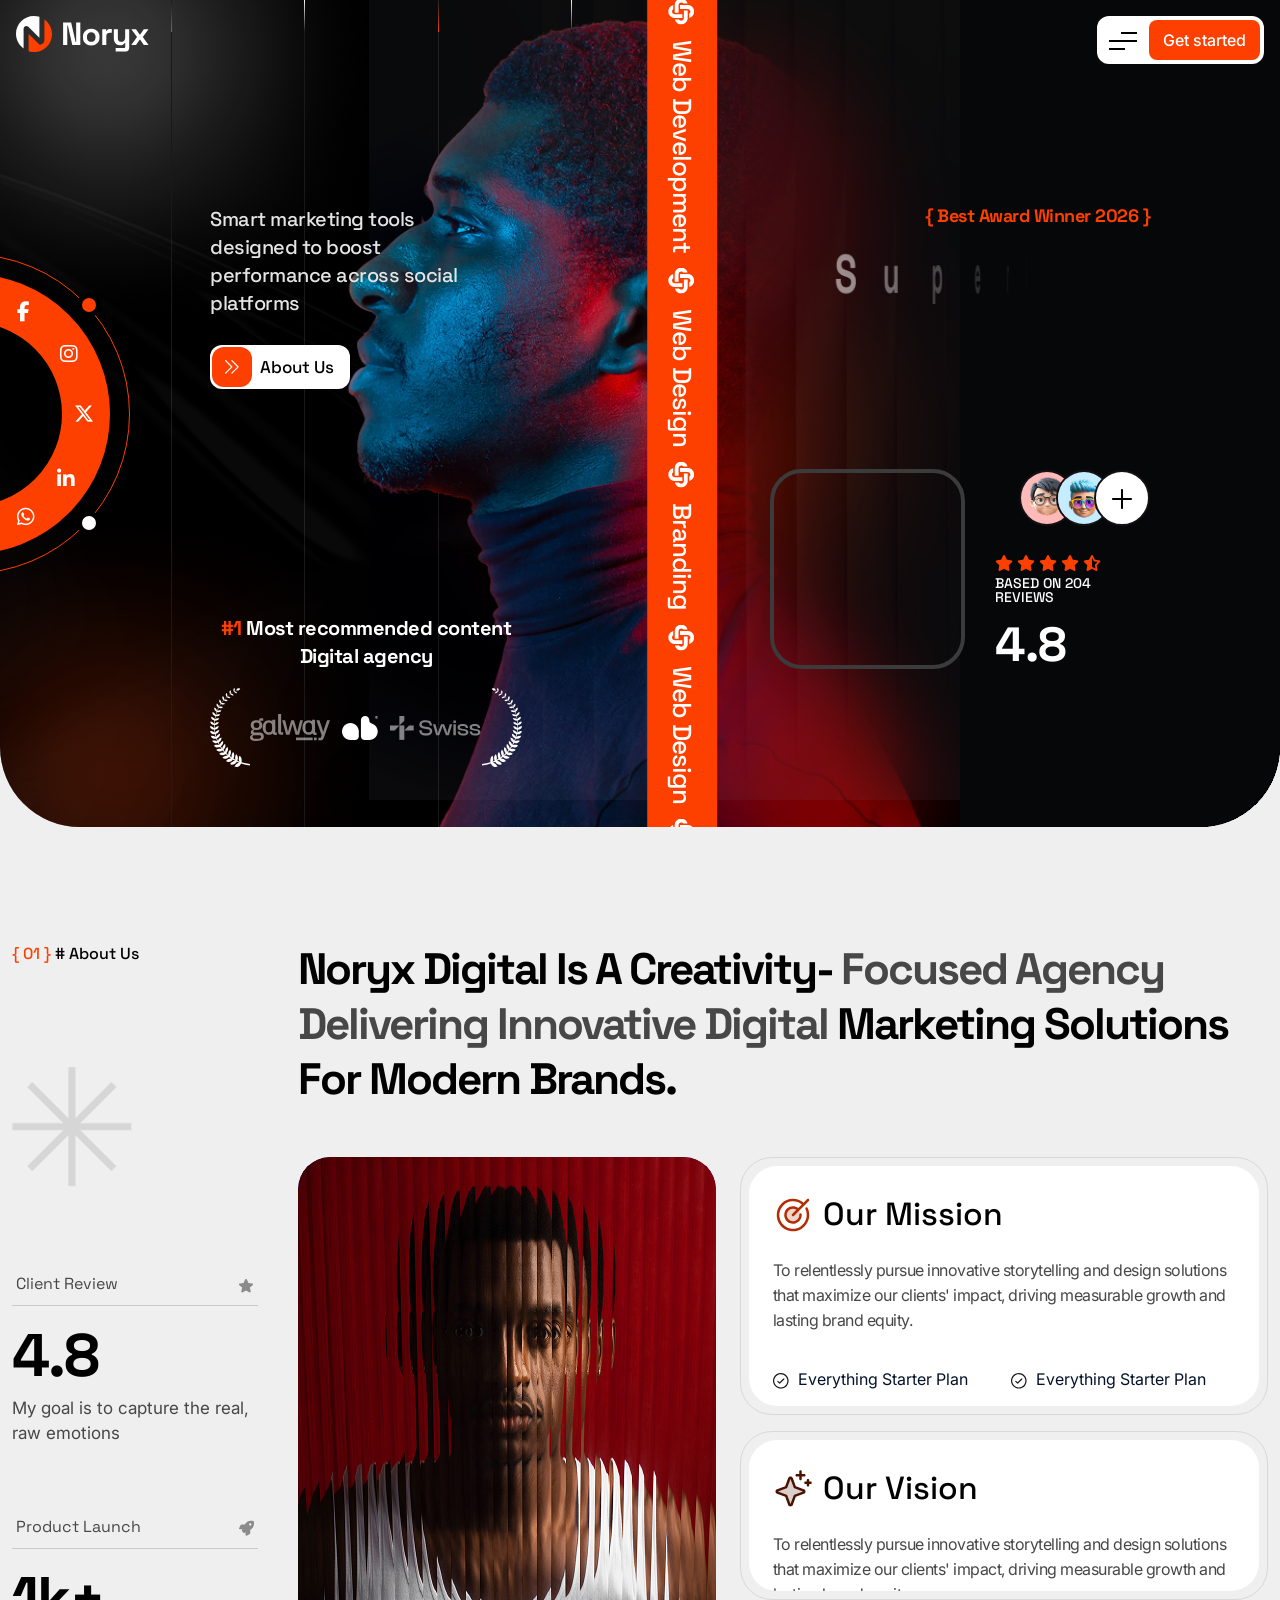
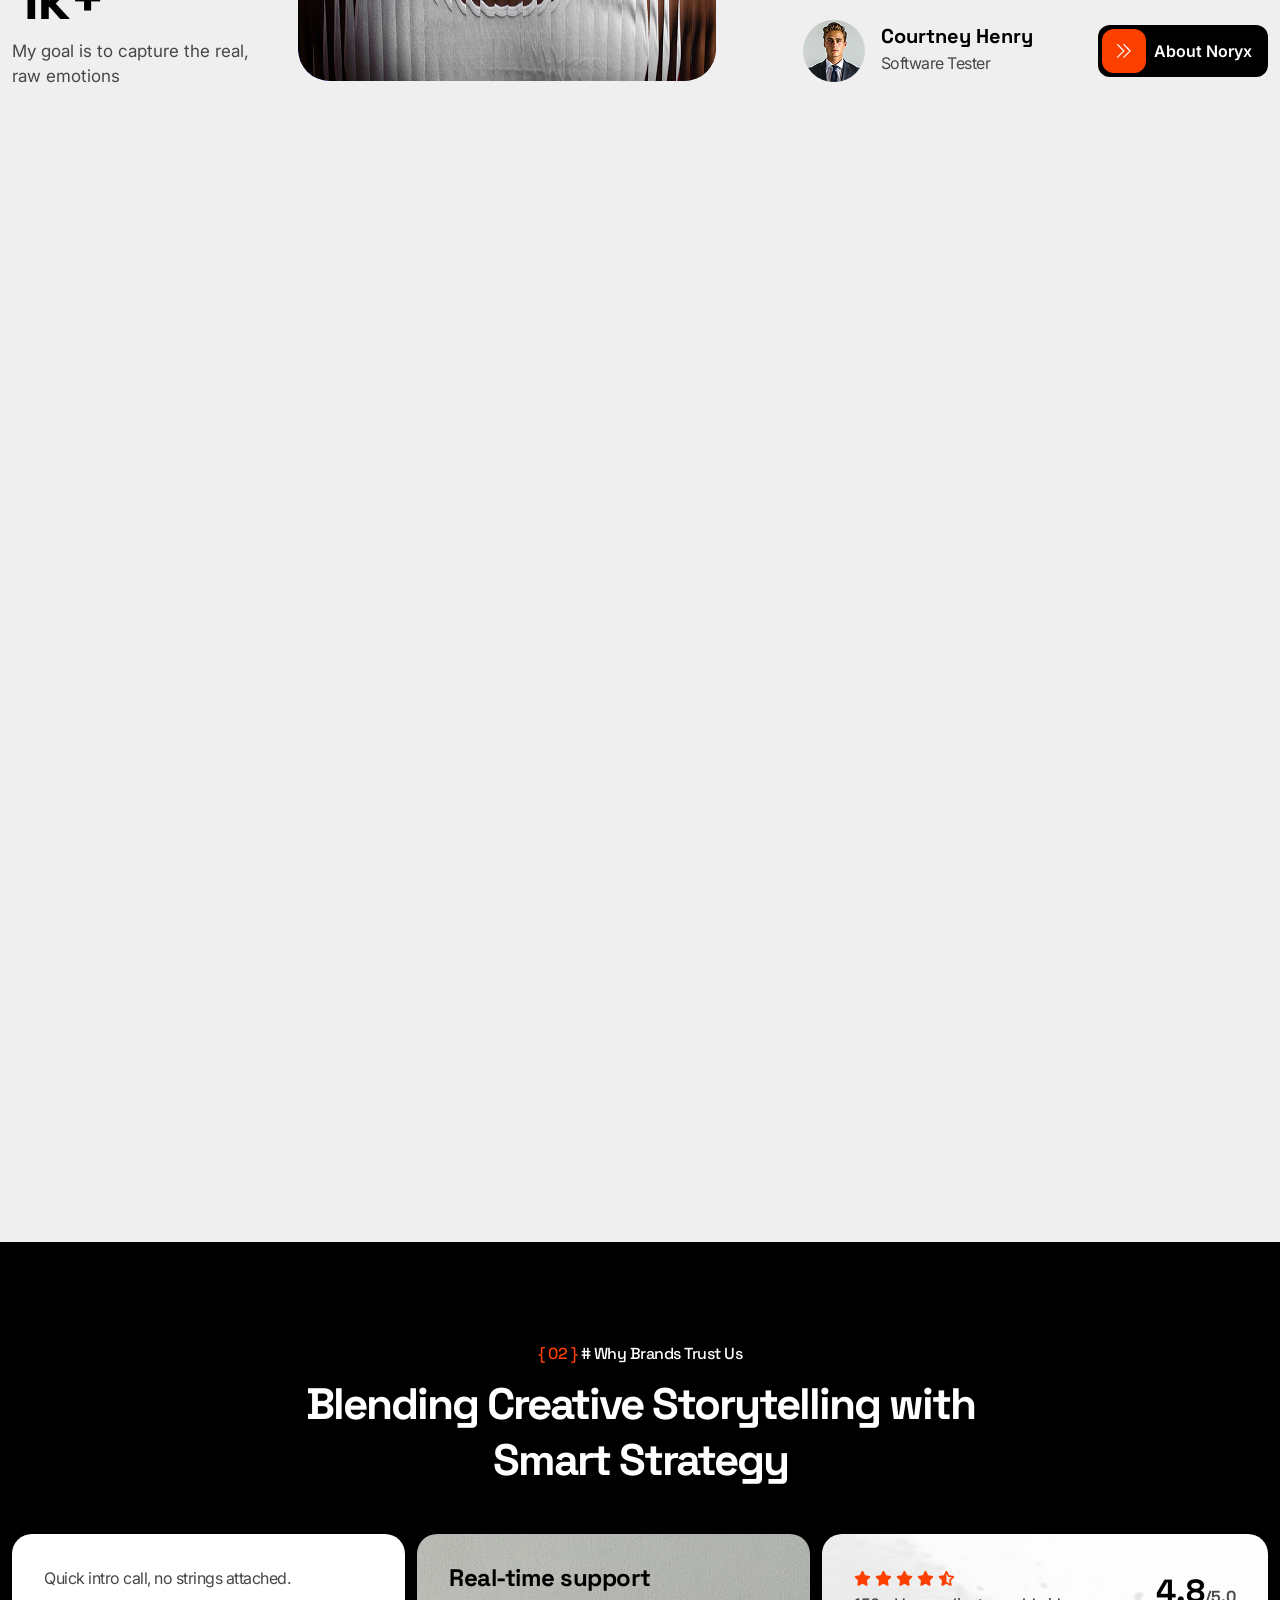
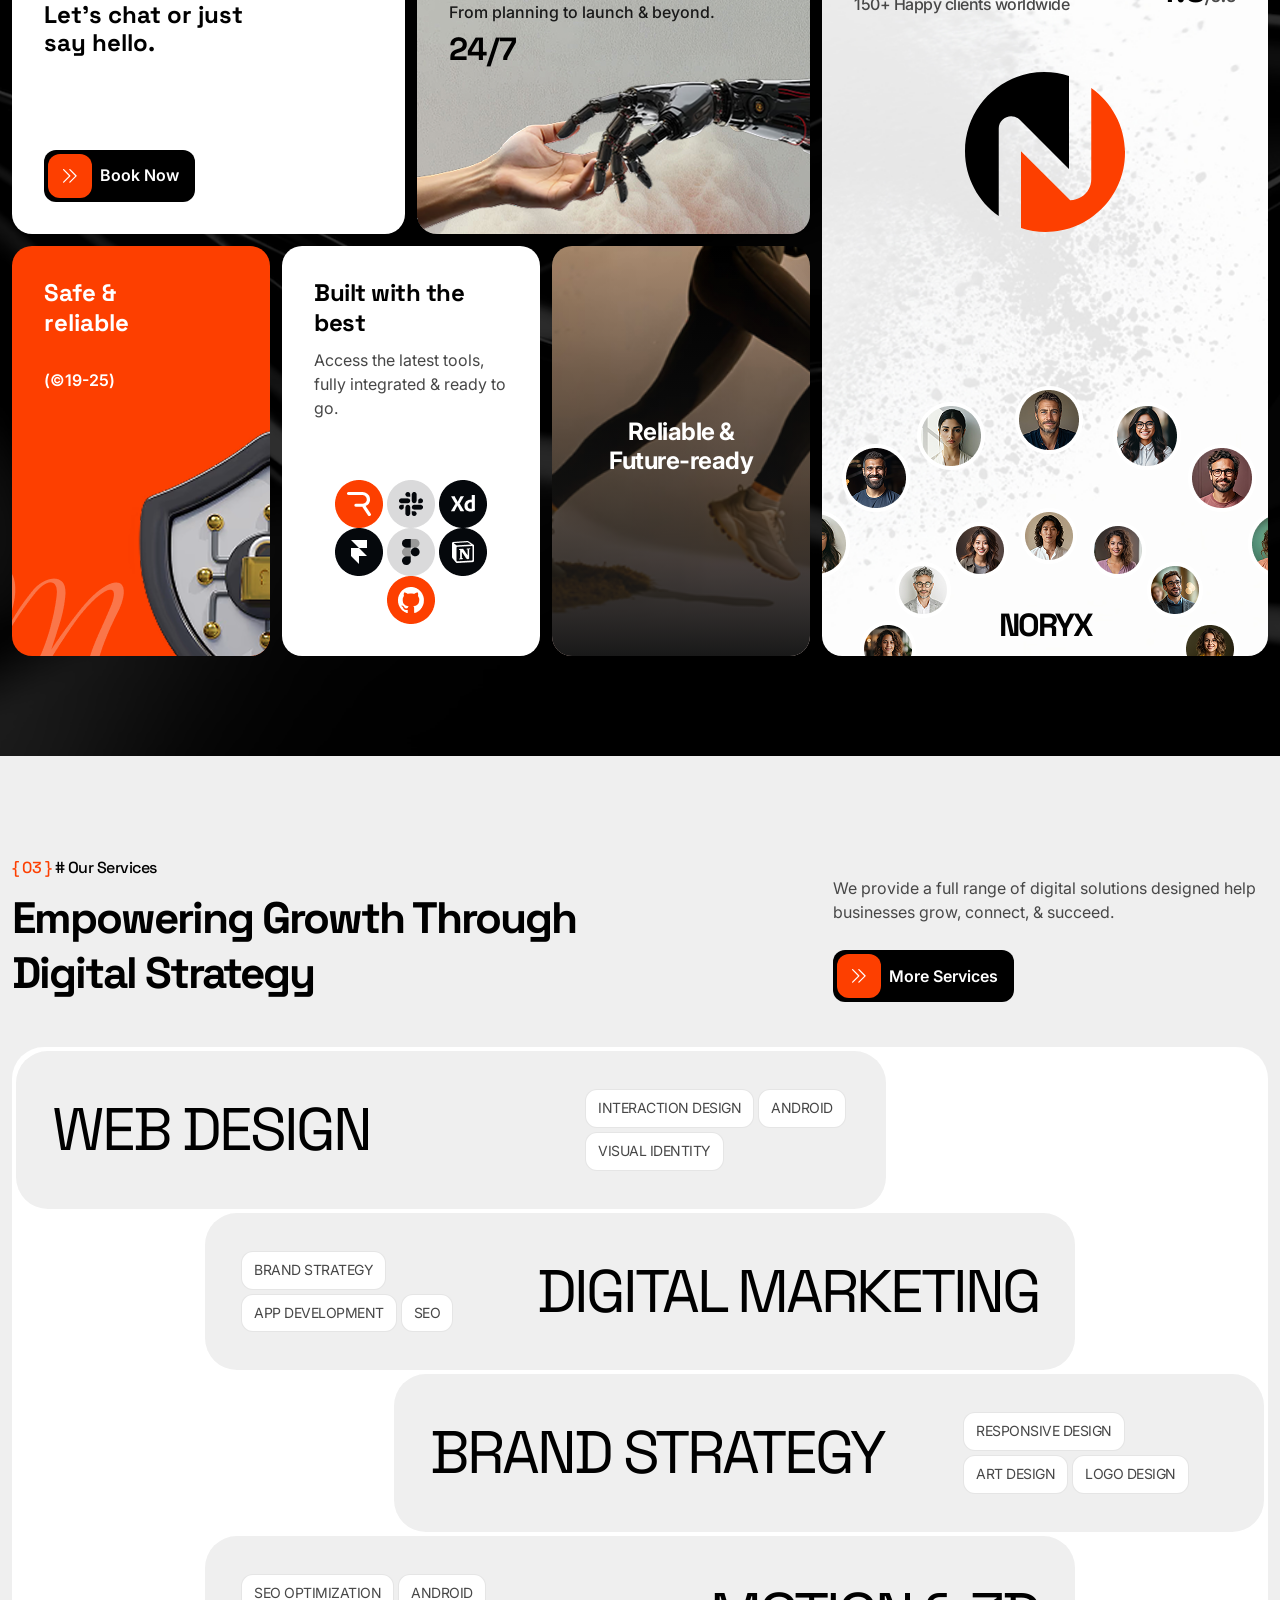
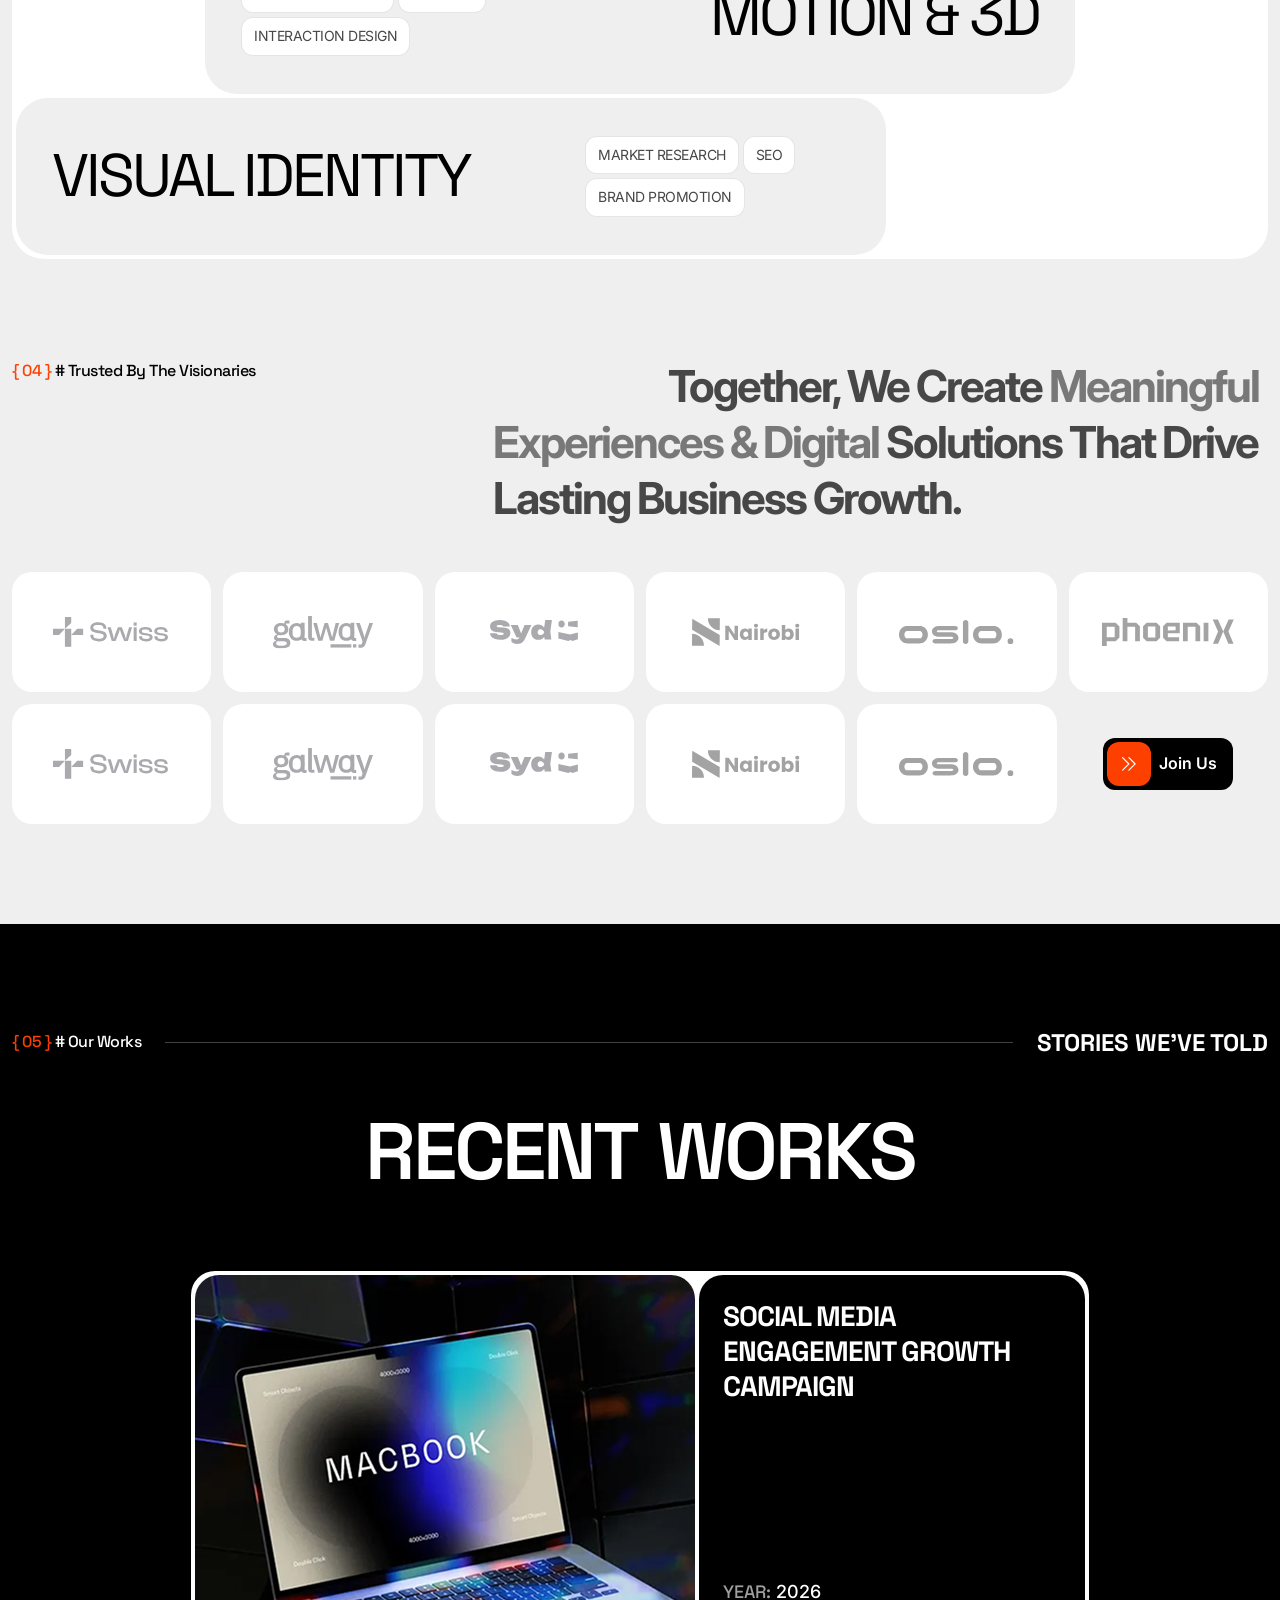
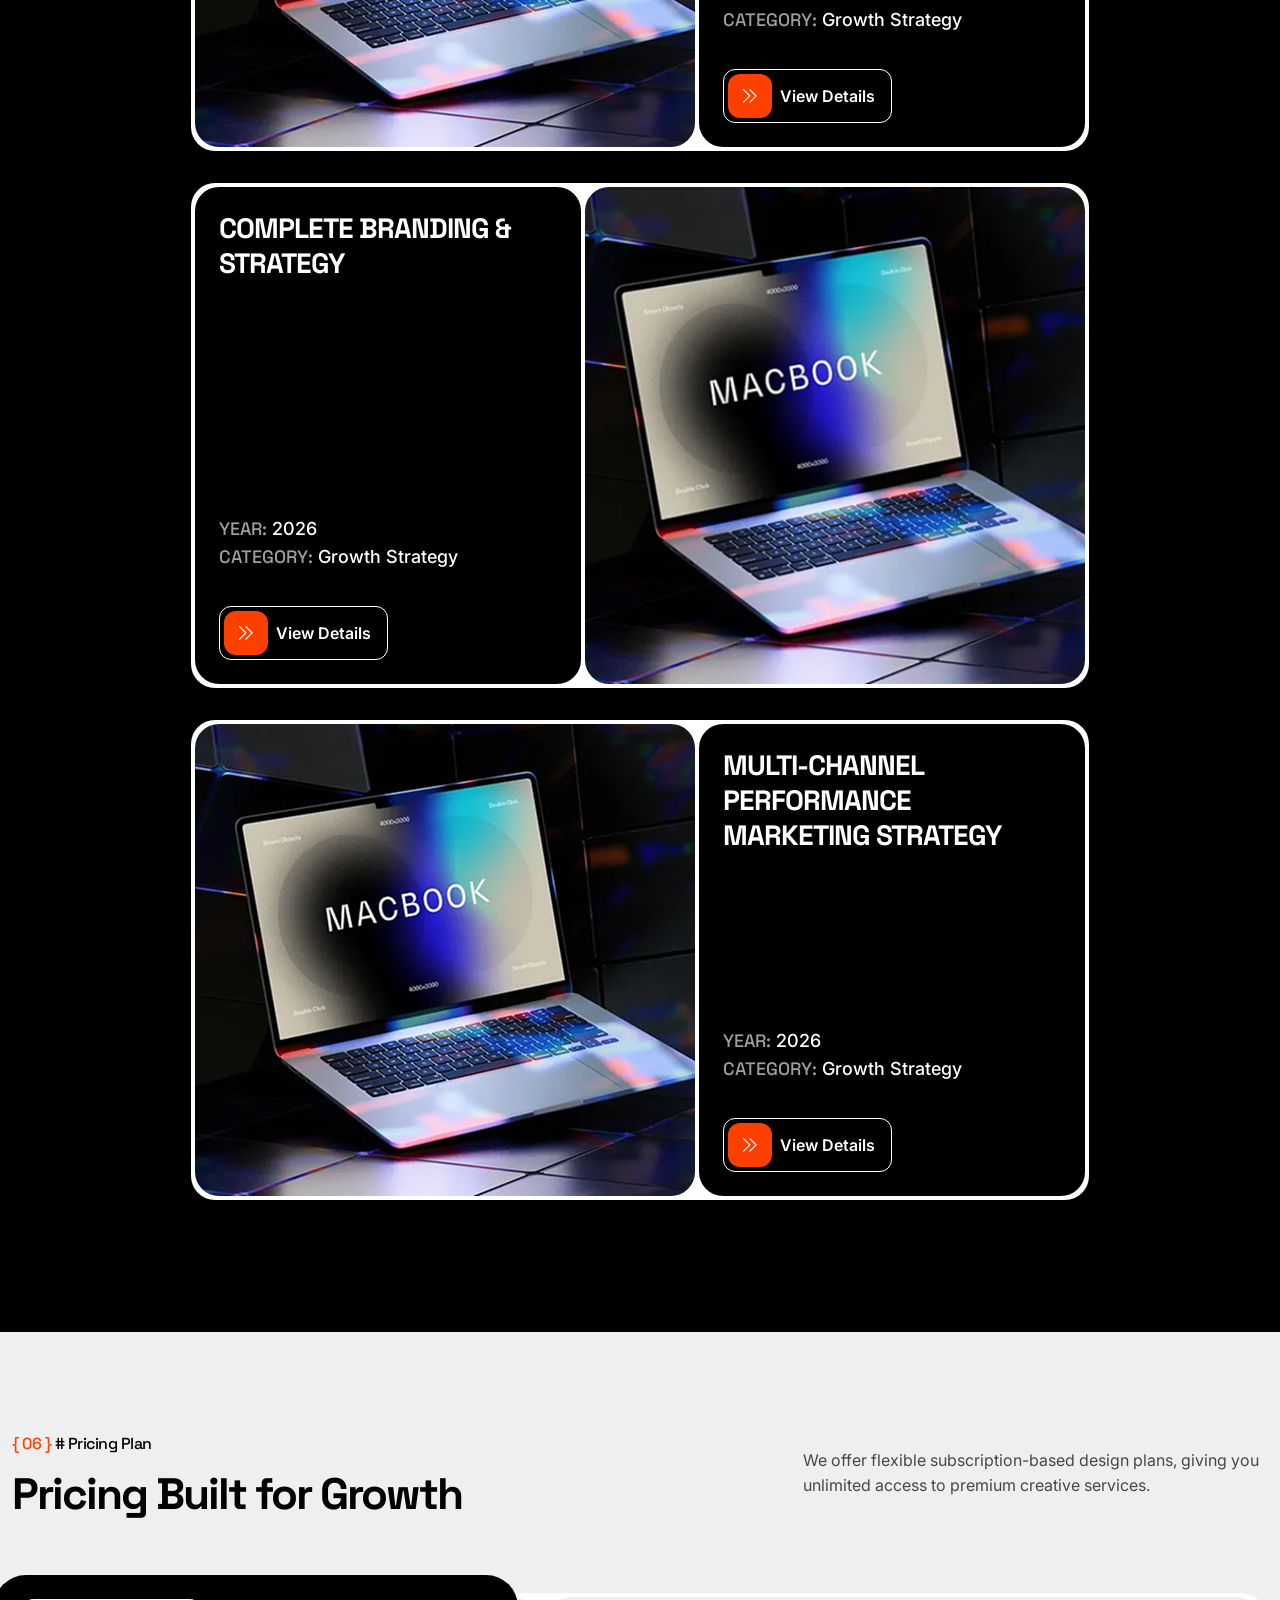
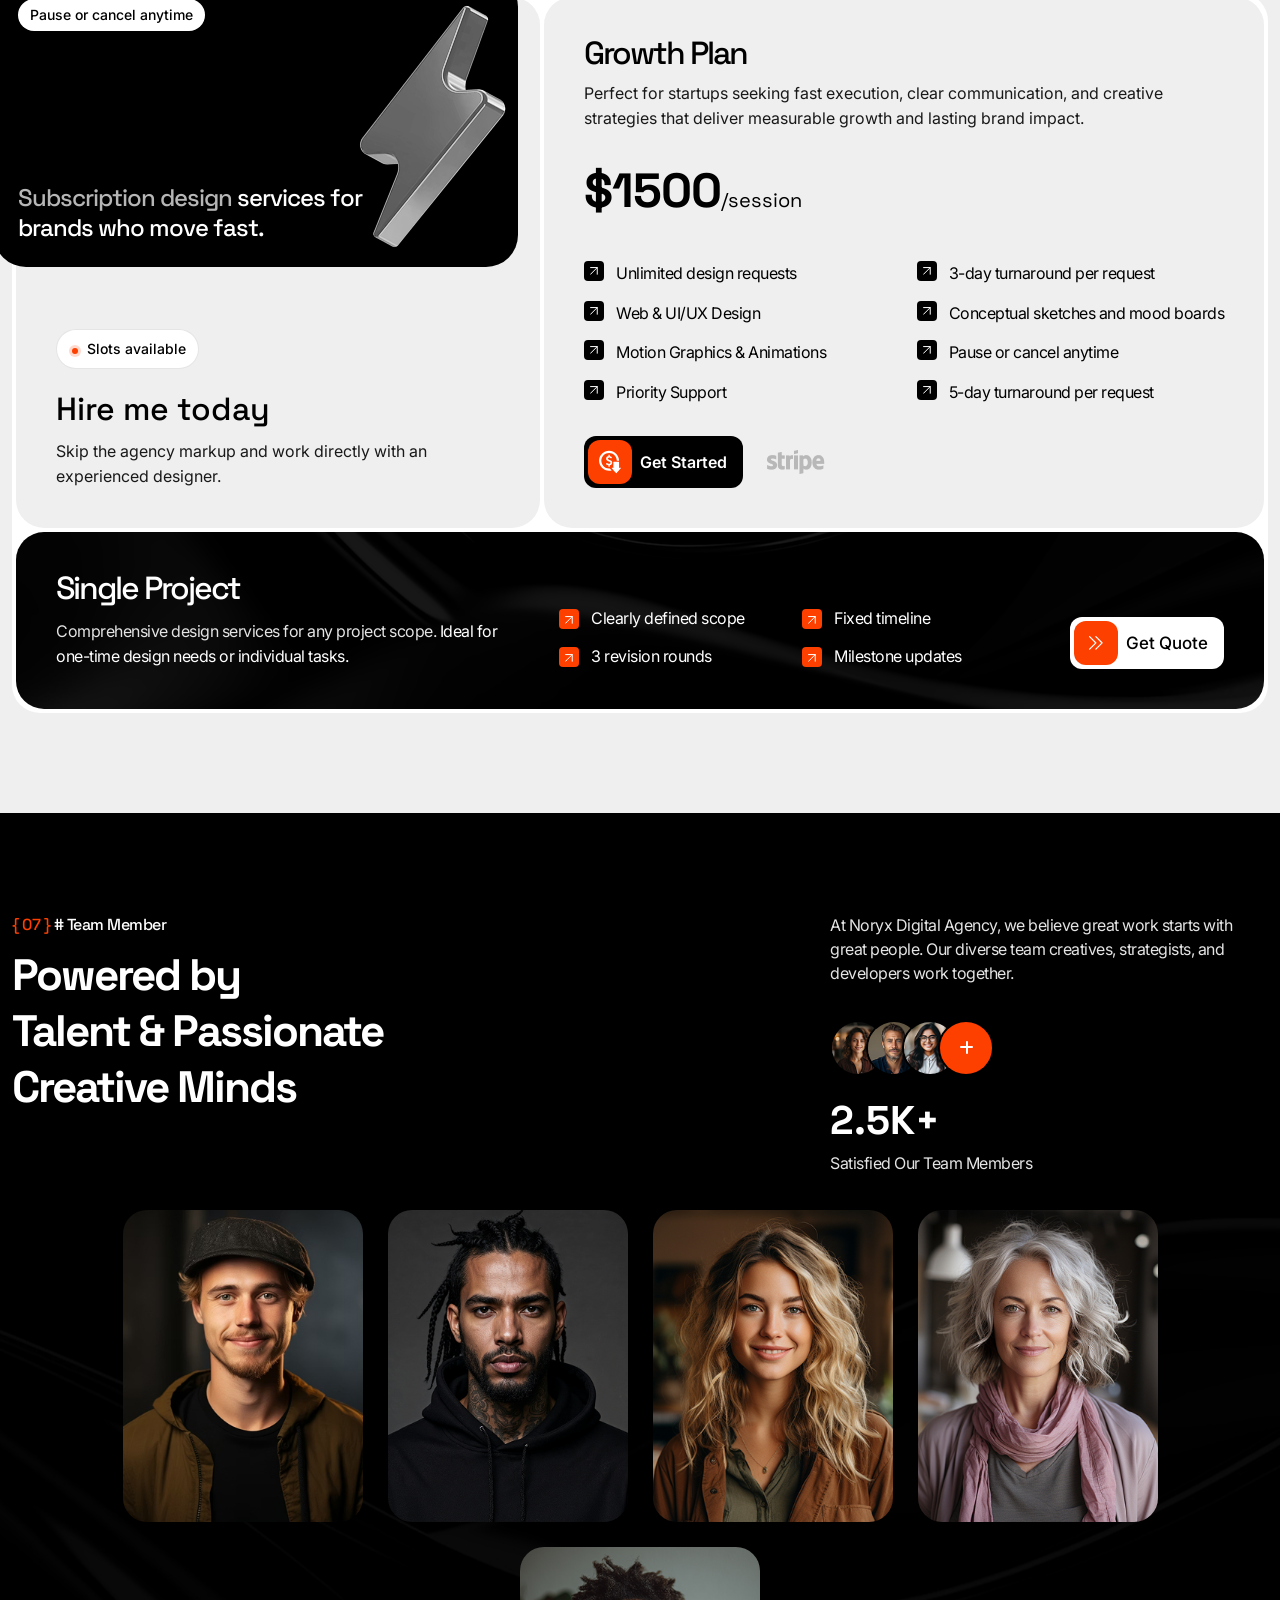
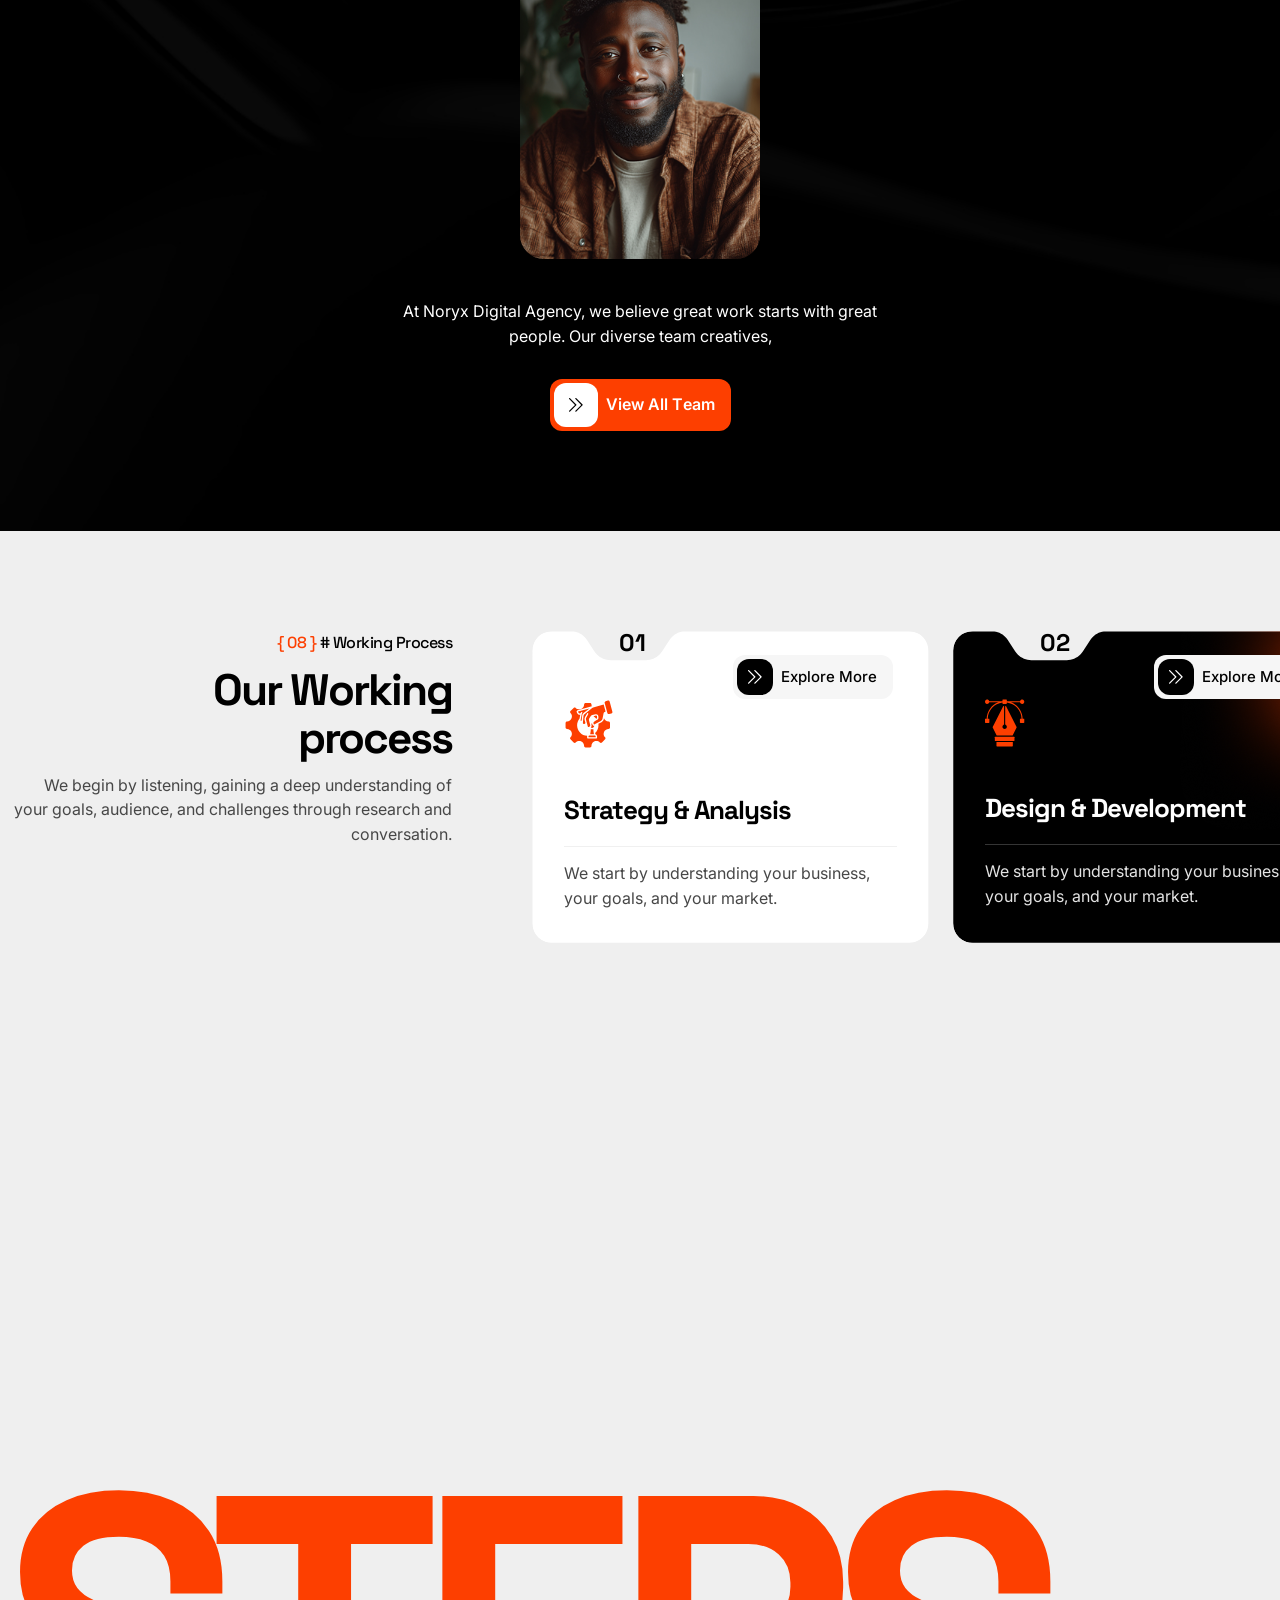
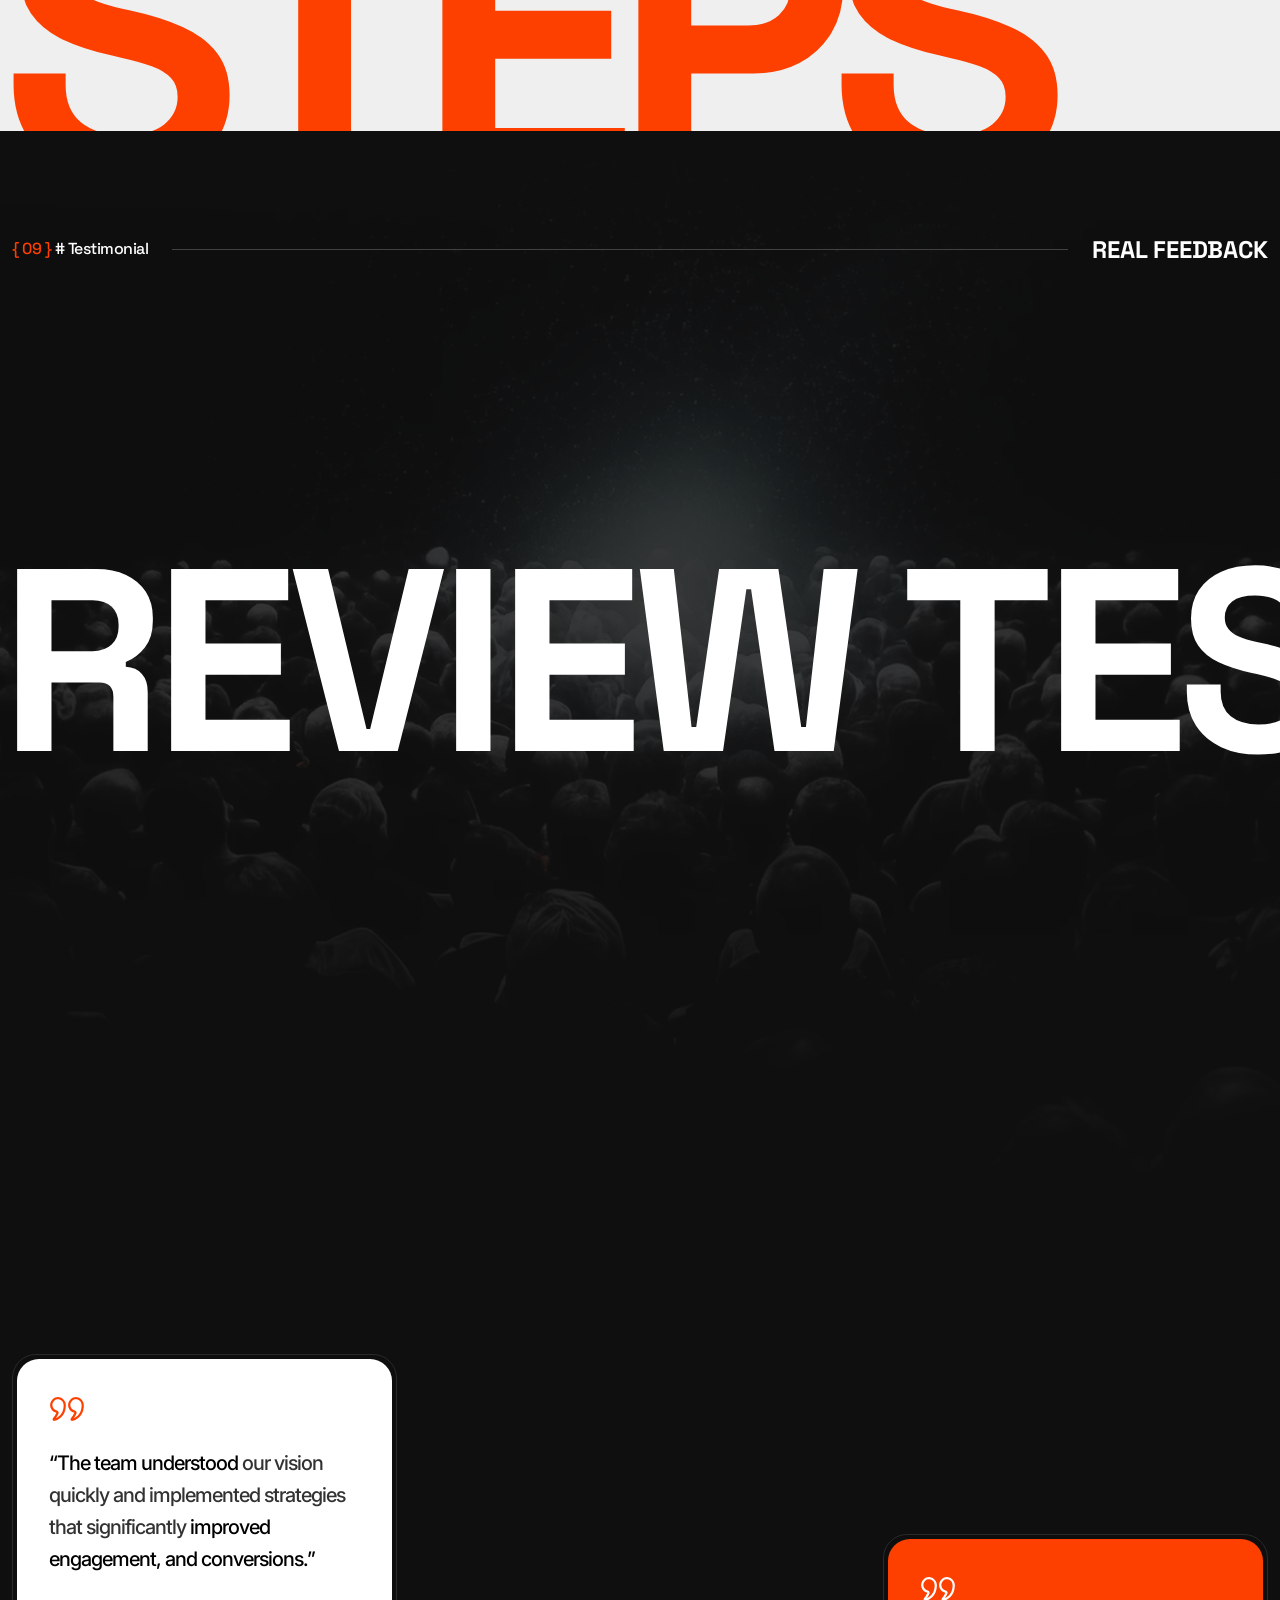
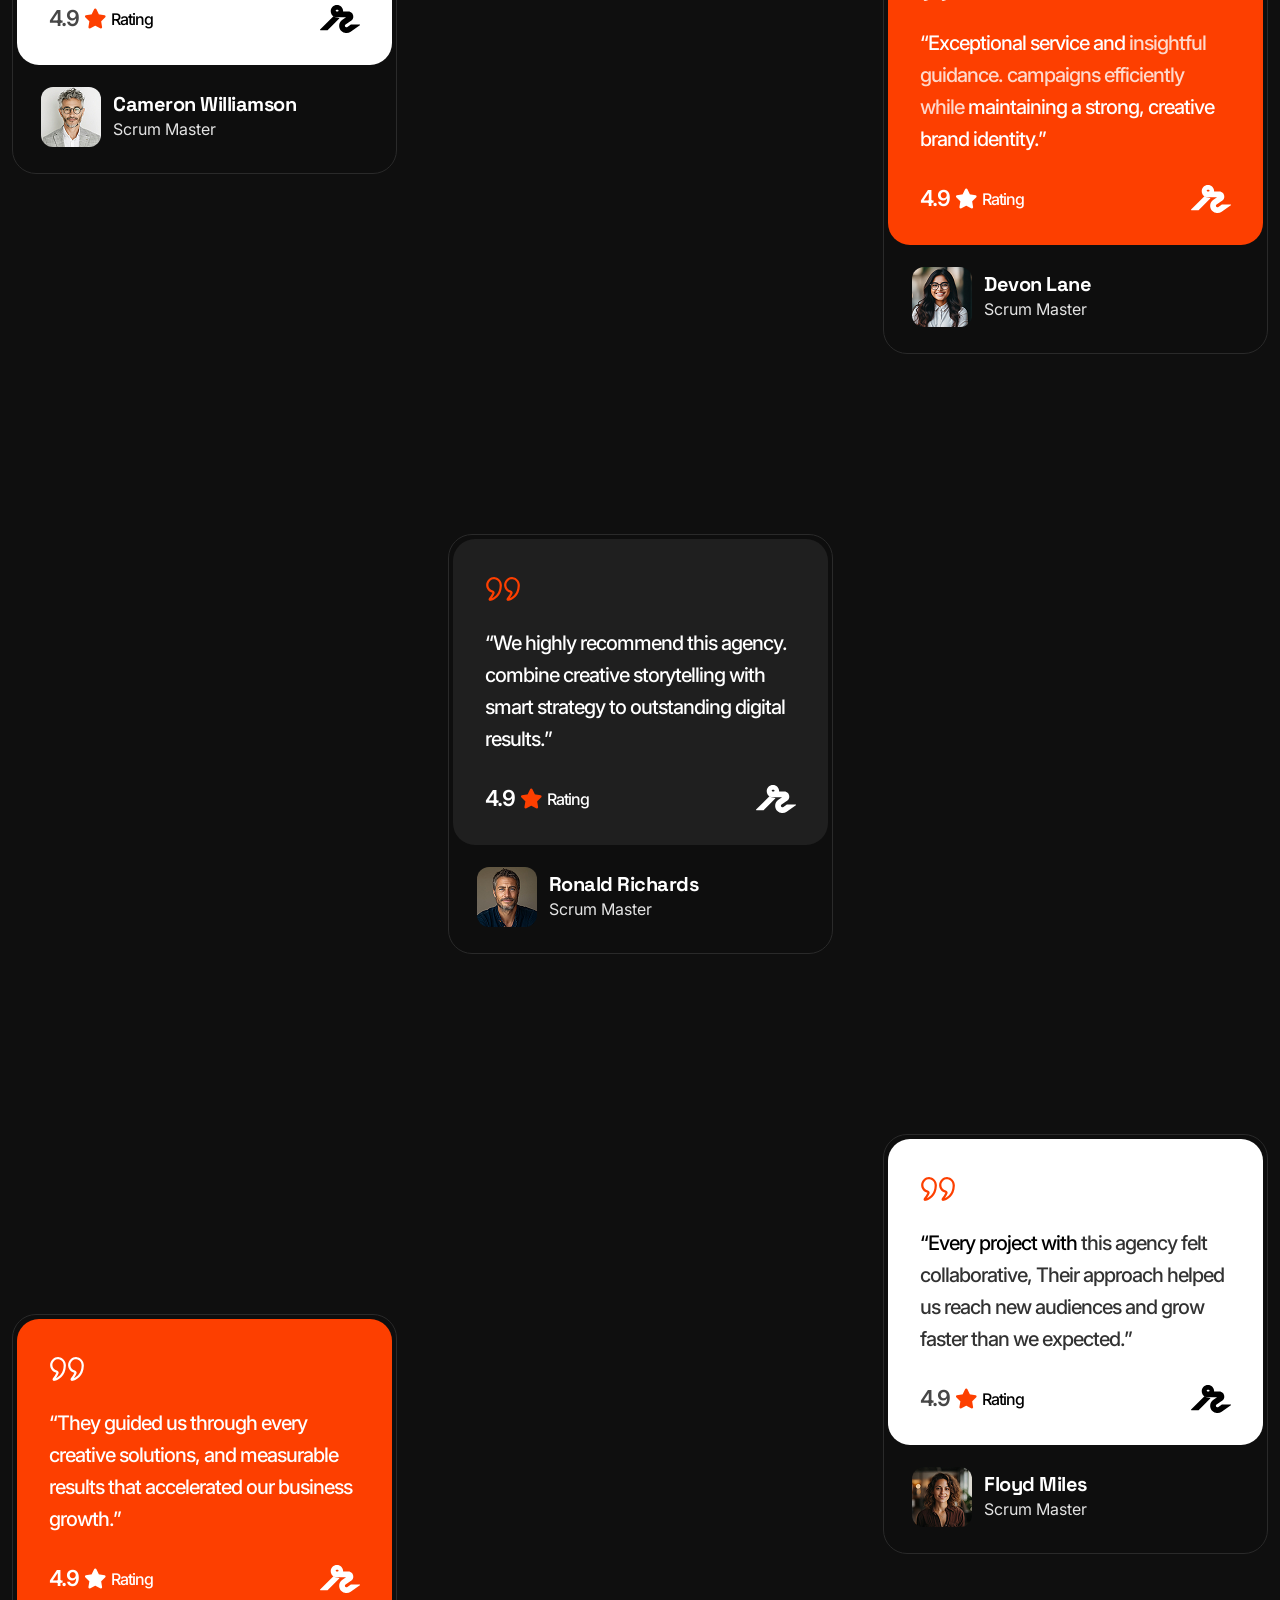
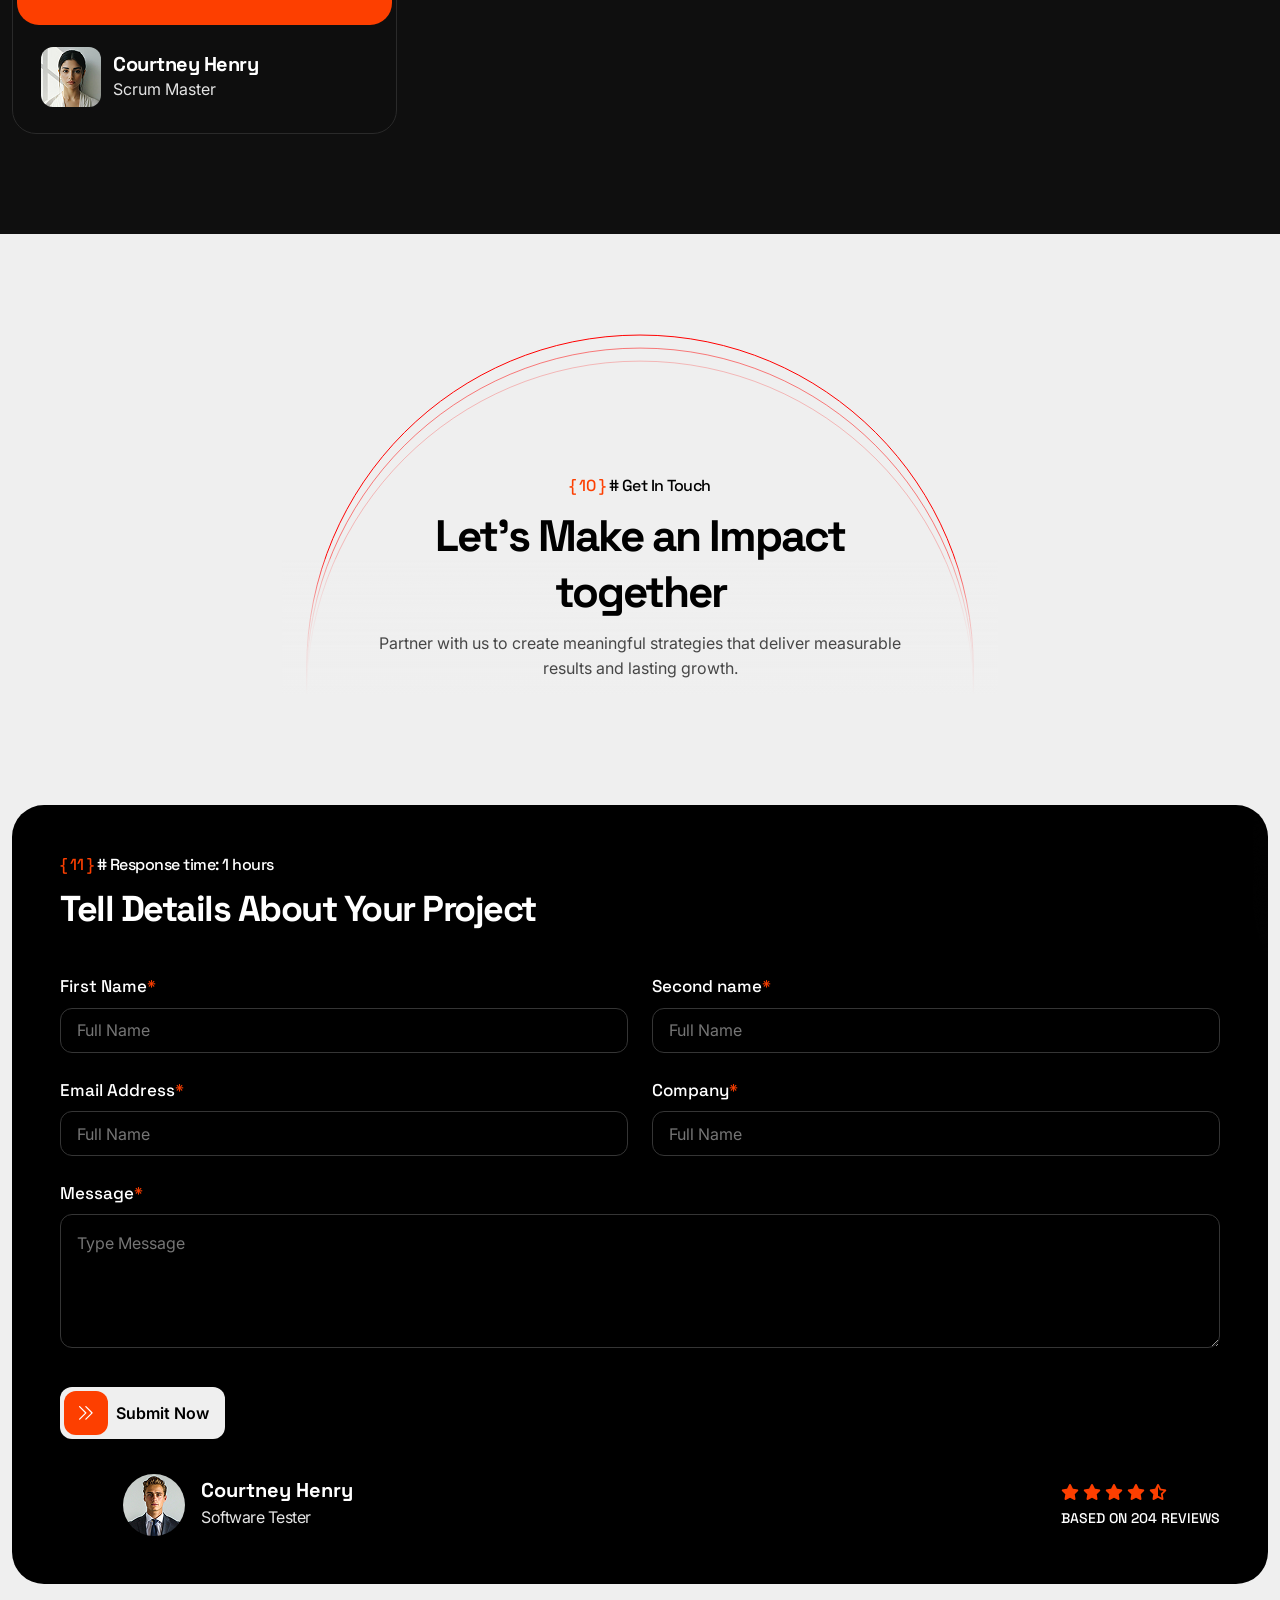
==== commit aa120bd7: "100% 100%" ====
--- a/index.html
+++ b/index.html
@@ -75,7 +75,7 @@
 		<div class="nx-hero1-content d-flex justify-content-between position-relative">
 			<div class="nx-blur-shadow"></div>
 			<div class="nx-hero1-left">
-				<div class="nx-hr1-desc-text pera-content">
+				<div class="nx-hr1-desc-text nx-text pera-content">
 					<p>Smart marketing tools 
 					designed to boost performance across social platforms</p>
 					<div class="nx-btn1">
@@ -94,7 +94,7 @@
 				<div class="nx-hr1-brand headline text-center">
 					<h3><span>#1</span> Most recommended content Digital agency</h3>
 					<div class="branding-logo d-flex align-items-center">
-						<div class="item-shape1">
+						<div class="item-shape1 ver_1">
 							<img src="assets/img/shape/shape3.svg" alt="">
 						</div>
 						<div class="item-logos-area d-flex">
@@ -108,7 +108,7 @@
 								<img src="assets/img/sponsor/sp3.svg" alt="">
 							</div>
 						</div>
-						<div class="item-shape1">
+						<div class="item-shape1 ver_2">
 							<img src="assets/img/shape/shape4.svg" alt="">
 						</div>
 					</div>
@@ -117,7 +117,7 @@
 			<div class="nx-hero1-right">
 				<div class="nx-hero1-text headline">
 					<div class="hr1-slug">{ Best Award Winner 2026 }</div>
-					<h1 class="hr1_title"><span>Superior</span> Quality Solutions</h1>
+					<h1 class="hr1_title nx_hero_title hero_title_1"><span>Superior</span> Quality Solutions</h1>
 				</div>
 				<div class="nx-hr1-bottom over-hidden d-flex justify-content-between align-items-end">
 					<div class="bottom-video img-cover">
@@ -197,7 +197,7 @@
 					</p>
 				</div>
 			</div>
-			<div class="nx-hero1-img position-absolute">
+			<div id="nx_hero_anim" class="nx-hero1-img  position-absolute">
 				<img src="assets/img/hero/hr1.png" alt="">
 			</div>
 		</div>
@@ -273,8 +273,8 @@
 
 								</div>
 							</div>
-							<div class="nx-ab1-mission-text text-capitalize headline">
-								<h2>Noryx Digital is a creativity- <span>focused agency delivering innovative digital</span> marketing solutions for modern brands.</h2>
+							<div class="nx-ab1-mission-text headline">
+								<h2 class="text-capitalize ">Noryx Digital is a creativity- <span>focused agency delivering innovative digital</span> marketing solutions for modern brands.</h2>
 								<div class="nx-ab1-mission-wrapper d-flex mt-50">
 									<div class="nx-ab1-mission-img position-relative">
 										<div class="ax-ab1-mis">
@@ -397,7 +397,7 @@
 				<div class="subtitle">
 					<span>{ 02 }</span> # Why Brands Trust Us
 				</div>
-				<h2 class="sec_title">Blending Creative Storytelling with 
+				<h2 class="sec_title tx-split-text split-in-top">Blending Creative Storytelling with 
 				Smart Strategy</h2>
 			</div>
 			<div class="nx-why-c-content mt-45">
@@ -422,7 +422,7 @@
 											</svg>
 										</i>
 										<span>
-											About Noryx
+											Book Now
 										</span>
 									</a>
 								</div>
@@ -529,7 +529,7 @@
 					<div class="subtitle">
 						<span>{ 03 }</span> # Our Services
 					</div>
-					<h2 class="sec_title">Empowering Growth Through 
+					<h2 class="sec_title tx-split-text split-in-top">Empowering Growth Through 
 					Digital Strategy</h2>
 				</div>
 				<div class="item-desc pera-content">
@@ -549,7 +549,7 @@
 				</div>
 			</div>
 			<div class="nx-ser1-content mt-45">
-				<div class="nx-ser1-item-wrap d-flex justify-content-start">
+				<div class="nx-ser1-item-wrap d-flex justify-content-start wow fadeInUp"  data-wow-delay="200ms" data-wow-duration="1000ms">
 					<div  class="nx-ser1-item position-relative">
 						<div class="inner-item-wrap position-relative  d-flex align-items-center justify-content-between headline">
 							<h3 class="text-uppercase"><a href="#">web design</a></h3>
@@ -564,7 +564,7 @@
 						</div>
 					</div>
 				</div>
-				<div class="nx-ser1-item-wrap d-flex justify-content-center">
+				<div class="nx-ser1-item-wrap d-flex justify-content-center wow fadeInUp"  data-wow-delay="300ms" data-wow-duration="1000ms">
 					<div  class="nx-ser1-item position-relative">
 						<div class="inner-item-wrap position-relative  d-flex align-items-center justify-content-between headline">
 							<div class="item-meta text-uppercase">
@@ -579,7 +579,7 @@
 						</div>
 					</div>
 				</div>
-				<div class="nx-ser1-item-wrap d-flex justify-content-end">
+				<div class="nx-ser1-item-wrap d-flex justify-content-end wow fadeInUp"  data-wow-delay="400ms" data-wow-duration="1000ms">
 					<div  class="nx-ser1-item position-relative">
 						<div class="inner-item-wrap position-relative  d-flex align-items-center justify-content-between headline">
 							<h3 class="text-uppercase"><a href="#">brand Strategy</a></h3>
@@ -594,7 +594,7 @@
 						</div>
 					</div>
 				</div>
-				<div class="nx-ser1-item-wrap d-flex justify-content-center">
+				<div class="nx-ser1-item-wrap d-flex justify-content-center wow fadeInUp"  data-wow-delay="500ms" data-wow-duration="1000ms">
 					<div  class="nx-ser1-item position-relative">
 						<div class="inner-item-wrap position-relative  d-flex align-items-center justify-content-between headline">
 							<div class="item-meta text-uppercase">
@@ -609,7 +609,7 @@
 						</div>
 					</div>
 				</div>
-				<div class="nx-ser1-item-wrap d-flex justify-content-start">
+				<div class="nx-ser1-item-wrap d-flex justify-content-start wow fadeInUp"  data-wow-delay="600ms" data-wow-duration="1000ms">
 					<div  class="nx-ser1-item position-relative">
 						<div class="inner-item-wrap position-relative  d-flex align-items-center justify-content-between headline">
 							<h3 class="text-uppercase"><a href="#">Visual identity</a></h3>
@@ -764,7 +764,7 @@
 								<span><i><img src="assets/img/icon/ic4.svg" alt=""></i></span>
 							</div>
 							<div class="item-text headline d-flex justify-content-between flex-wrap">
-								<h3 class="text-uppercase pro_title"><a href="#">Social Media Engagement Growth Campaign</a></h3>
+								<h3 class="text-uppercase href-underline pro_title"><a href="#">Social Media Engagement Growth Campaign</a></h3>
 								<div class="item-bottom mt-40">
 									<div class="item-list mb-35 ul-li-block">
 										<ul>
@@ -791,7 +791,7 @@
 					<div class="nx-pro1-item-area nx_sticky_item">
 						<div class="nx-pro1-item d-flex">
 							<div class="item-text headline d-flex justify-content-between flex-wrap">
-								<h3 class="text-uppercase pro_title"><a href="#">Complete Branding 
+								<h3 class="text-uppercase href-underline pro_title"><a href="#">Complete Branding 
 								& Strategy</a></h3>
 								<div class="item-bottom mt-40">
 									<div class="item-list mb-35 ul-li-block">
@@ -831,7 +831,7 @@
 								<span><i><img src="assets/img/icon/ic4.svg" alt=""></i></span>
 							</div>
 							<div class="item-text headline d-flex justify-content-between flex-wrap">
-								<h3 class="text-uppercase pro_title"><a href="#">Multi-Channel Performance Marketing Strategy</a></h3>
+								<h3 class="text-uppercase href-underline pro_title"><a href="#">Multi-Channel Performance Marketing Strategy</a></h3>
 								<div class="item-bottom mt-40">
 									<div class="item-list mb-35 ul-li-block">
 										<ul>
@@ -871,7 +871,7 @@
 					<div class="subtitle">
 						<span>{ 06 }</span> # Pricing Plan
 					</div>
-					<h2 class="sec_title">Pricing Built for Growth</h2>
+					<h2 class="sec_title tx-split-text split-in-top">Pricing Built for Growth</h2>
 				</div>
 				<div class="item-desc pera-content">
 					<p>We offer flexible subscription-based design plans, giving you unlimited access to premium creative services.</p>
@@ -981,7 +981,7 @@
 					<div class="subtitle">
 						<span>{ 07 }</span> # Team Member
 					</div>
-					<h2 class="sec_title">Powered by <br> 
+					<h2 class="sec_title tx-split-text split-in-top">Powered by <br> 
 						Talent & Passionate 
 					Creative Minds</h2>
 				</div>
@@ -1124,7 +1124,7 @@
 								<span>{ 08 }</span> # Working Process
 							</div>
 							<div class="item-title">
-								<h2 class="sec_title">Our Working process</h2>
+								<h2 class="sec_title tx-split-text split-in-top">Our Working process</h2>
 							</div>
 							<p>We begin by listening, gaining a deep understanding of your goals, audience, and challenges through research and conversation.</p>
 						</div>
@@ -1157,7 +1157,7 @@
 								</div>
 							</div>
 
-							<div class="nx-step1-item">
+							<div class="nx-step1-item active">
 								<div class="item-serial">
 									02
 								</div>
@@ -1311,10 +1311,10 @@
 								</div>
 								<div class="item-action-bottom d-flex align-items-center">
 									<div class="item-img">
-										<img src="assets/img/client/tst2.jpg" alt="">
+										<img src="assets/img/client/tst3.jpg" alt="">
 									</div>
 									<div class="item-text headline">
-										<h3>Cameron Williamson</h3>
+										<h3>Devon Lane</h3>
 										<span>Scrum Master</span>
 									</div>
 								</div>
@@ -1348,10 +1348,10 @@
 								</div>
 								<div class="item-action-bottom d-flex align-items-center">
 									<div class="item-img">
-										<img src="assets/img/client/tst1.jpg" alt="">
+										<img src="assets/img/client/tst2.jpg" alt="">
 									</div>
 									<div class="item-text headline">
-										<h3>Cameron Williamson</h3>
+										<h3>Ronald Richards</h3>
 										<span>Scrum Master</span>
 									</div>
 								</div>
@@ -1384,10 +1384,10 @@
 								</div>
 								<div class="item-action-bottom d-flex align-items-center">
 									<div class="item-img">
-										<img src="assets/img/client/tst1.jpg" alt="">
+										<img src="assets/img/client/tst4.jpg" alt="">
 									</div>
 									<div class="item-text headline">
-										<h3>Cameron Williamson</h3>
+										<h3>Courtney Henry</h3>
 										<span>Scrum Master</span>
 									</div>
 								</div>
@@ -1418,10 +1418,10 @@
 								</div>
 								<div class="item-action-bottom d-flex align-items-center">
 									<div class="item-img">
-										<img src="assets/img/client/tst1.jpg" alt="">
+										<img src="assets/img/client/tst5.jpg" alt="">
 									</div>
 									<div class="item-text headline">
-										<h3>Cameron Williamson</h3>
+										<h3>Floyd Miles</h3>
 										<span>Scrum Master</span>
 									</div>
 								</div>
@@ -1438,7 +1438,7 @@
 
 <!-- Start of Get In touch section
 	============================================= -->
-	<section id="nx-get-in-touch" class="nx-get-in-touch-sec">
+	<section id="nx-get-in-touch" class="nx-get-in-touch-sec over-hidden">
 		<div class="container">
 			<div class="nx-gt-wrapper pt-100 pb-100">
 				<div class="nx-gt-content position-relative">
@@ -1465,7 +1465,7 @@
 							<div class="subtitle">
 								<span>{ 10 }</span> # Get In Touch
 							</div>
-							<h2 class="sec_title">Let’s Make an Impact
+							<h2 class="sec_title tx-split-text split-in-top">Let’s Make an Impact
 							together</h2>
 							<p>Partner with us to create meaningful strategies that deliver measurable 
 							results and lasting growth.</p>
@@ -1506,7 +1506,7 @@
 								<span>{ 11 }</span> # Response time: 1 hours
 							</div>
 							<div class="item-title">
-								<h2 class="sec_title">Tell Details About Your Project</h2>
+								<h2 class="sec_title tx-split-text split-in-top">Tell Details About Your Project</h2>
 							</div>
 						</div>
 						<form action="#" method="post">
@@ -1594,7 +1594,7 @@
 					<div class="subtitle">
 						<span>{ 03 }</span> # Latest Insights
 					</div>
-					<h2 class="sec_title">Creative Thinking Meets Smart Strategy</h2>
+					<h2 class="sec_title tx-split-text split-in-top">Creative Thinking Meets Smart Strategy</h2>
 				</div>
 				<div class="item-desc pera-content">
 					<p>Smart planning and creative innovation working together to elevate your brand performance.</p>
@@ -1621,7 +1621,7 @@
 							<div class="item-text">
 								<div class="text-inner headline">
 									<span class="item-tag text-capitalize">Conversion Optimization</span>
-									<h3 class="blg_title"><a href="#">Strategies That Drive Real Online Growth</a></h3>
+									<h3 class="blg_title href-underline"><a href="#">Strategies That Drive Real Online Growth</a></h3>
 									<span class="date-meta">Published on March 16, 2026</span>
 								</div>
 								<div class="blg-btn">
@@ -1663,7 +1663,7 @@
 							<div class="item-text">
 								<div class="text-inner headline">
 									<span class="item-tag text-capitalize">Digital Marketing</span>
-									<h3 class="blg_title"><a href="#">How to Build a Strong Digital Brand</a></h3>
+									<h3 class="blg_title href-underline"><a href="#">How to Build a Strong Digital Brand</a></h3>
 									<span class="date-meta">Published on March 16, 2026</span>
 								</div>
 								<div class="blg-btn">
@@ -1705,7 +1705,7 @@
 							<div class="item-text">
 								<div class="text-inner headline">
 									<span class="item-tag text-capitalize">Brand Strategy</span>
-									<h3 class="blg_title"><a href="#">Digital Growth Hacks for Modern Brands</a></h3>
+									<h3 class="blg_title href-underline"><a href="#">Digital Growth Hacks for Modern Brands</a></h3>
 									<span class="date-meta">Published on March 16, 2026</span>
 								</div>
 								<div class="blg-btn">
@@ -1812,7 +1812,7 @@
 
 <!-- Start of Faq section
 	============================================= -->
-	<section id="nx-faq" class="nx-faq-sec pt-100 pb-100">
+	<section id="nx-faq" class="nx-faq-sec over-hidden pt-100 pb-100">
 		<div class="container">
 			<div class="nx-faq-content d-flex justify-content-between">
 				<div class="nx-faq-part1">
@@ -1820,7 +1820,7 @@
 						<div class="subtitle">
 							<span>{ 13 }</span> # FAQs
 						</div>
-						<h2 class="sec_title">Everything You Need to Know</h2>
+						<h2 class="sec_title tx-split-text split-in-top">Everything You Need to Know</h2>
 					</div>
 					<div class="nx-faq-accordion mt-40">
 						<div class="accordion" id="accordionExample_31">
@@ -1906,7 +1906,7 @@
 						<div class="item-text headline pera-content">
 							<h3><span>Still not sure?</span>Book a free discovery call.</h3>
 							<p>Learn more about how I work and how I can help you & your business take the next step.</p>
-							<div class="btn-grp d-flex align-items-center">
+							<div class="btn-grp d-flex flex-wrap align-items-center">
 								<div class="nx-btn1 ver_2">
 									<a href="#">
 										<i>
@@ -1931,7 +1931,7 @@
 
 <!-- Start of Footer section
 	============================================= -->
-	<footer id="nx-ftr" class="nx-ftr-sec position-relative" data-background="assets/img/bg/ftr-bg.jpg">
+	<footer id="nx-ftr" class="nx-ftr-sec over-hidden position-relative" data-background="assets/img/bg/ftr-bg.jpg">
 		<div class="container">
 			<div class="nx-ftr-top-content pt-100 pb-100 d-flex justify-content-between">
 				<div class="nx-ftr-newslatter pera-content headline">
@@ -1986,17 +1986,17 @@
 			<div class="nx-ftr-bottom d-flex justify-content-between pb-70">
 				<div class="nx-ftr-social ul-li-block">
 					<ul>
-					    <li><a href="#"><span>Facebook</span><i><img src="assets/img/icon/fb.png" alt=""></i></a></li>
-					    <li><a href="#"><span>Instagram</span><i><img src="assets/img/icon/ins.png" alt=""></i></a></li>
-					    <li><a href="#"><span>Linkedln</span><i><img src="assets/img/icon/lin.png" alt=""></i></a></li>
-					    <li><a href="#"><span>Dribble </span><i><img src="assets/img/icon/dr.png" alt=""></i></a></li>
+						<li><a href="#"><span>Facebook</span><i><img src="assets/img/icon/fb.png" alt=""></i></a></li>
+						<li><a href="#"><span>Instagram</span><i><img src="assets/img/icon/ins.png" alt=""></i></a></li>
+						<li><a href="#"><span>Linkedln</span><i><img src="assets/img/icon/lin.png" alt=""></i></a></li>
+						<li><a href="#"><span>Dribble </span><i><img src="assets/img/icon/dr.png" alt=""></i></a></li>
 					</ul>
 				</div>
-				<div class="nx-bottom-text text-uppercase">
+				<div class="nx-bottom-text ftr_bottom-text ftr_bottom-text_2 text-uppercase">
 					Noryx
 				</div>
 			</div>
-			<div class="nx-copyright pera-content d-flex justify-content-between">
+			<div class="nx-copyright pera-content flex-wrap d-flex justify-content-between">
 				<p>Copyright @ 2026 <a href="#">Noryx</a> By <a href="#">ThemeXriver.</a></p>
 				<p>All rights reserved.</p>
 			</div>
@@ -2022,6 +2022,7 @@
 	<script src="assets/js/jquery.magnific-popup.min.js"></script>
 	<script src="assets/js/jquery.marquee.min.js"></script>
 	<script src="assets/js/lenis.min.js"></script>
+	<script src="assets/js/pixi.min.js"></script>
 	<script src="assets/js/split-type.min.js"></script>
 	<script src="assets/js/CustomEase.min.js"></script>
 	<script src="assets/js/ScrollTrigger.min.js"></script>
--- a/assets/css/style.css
+++ b/assets/css/style.css
@@ -465,11 +465,65 @@
   overflow: hidden;
 }
 
+@-webkit-keyframes shake {
+  0% {
+    -webkit-transform: translateX(0);
+            transform: translateX(0);
+  }
+  20% {
+    -webkit-transform: translateX(-2px);
+            transform: translateX(-2px);
+  }
+  40% {
+    -webkit-transform: translateX(2px);
+            transform: translateX(2px);
+  }
+  60% {
+    -webkit-transform: translateX(-2px);
+            transform: translateX(-2px);
+  }
+  80% {
+    -webkit-transform: translateX(2px);
+            transform: translateX(2px);
+  }
+  100% {
+    -webkit-transform: translateX(0);
+            transform: translateX(0);
+  }
+}
+
+@keyframes shake {
+  0% {
+    -webkit-transform: translateX(0);
+            transform: translateX(0);
+  }
+  20% {
+    -webkit-transform: translateX(-2px);
+            transform: translateX(-2px);
+  }
+  40% {
+    -webkit-transform: translateX(2px);
+            transform: translateX(2px);
+  }
+  60% {
+    -webkit-transform: translateX(-2px);
+            transform: translateX(-2px);
+  }
+  80% {
+    -webkit-transform: translateX(2px);
+            transform: translateX(2px);
+  }
+  100% {
+    -webkit-transform: translateX(0);
+            transform: translateX(0);
+  }
+}
 .nx-btn1 {
   display: inline-block;
 }
 .nx-btn1 a {
   gap: 8px;
+  z-index: 1;
   display: -webkit-box;
   display: -ms-flexbox;
   display: flex;
@@ -477,6 +531,7 @@
   -webkit-box-align: center;
       -ms-flex-align: center;
           align-items: center;
+  position: relative;
   background-color: #fff;
   padding: 2px 16px 2px 2px;
 }
@@ -493,6 +548,8 @@
   -webkit-box-pack: center;
       -ms-flex-pack: center;
           justify-content: center;
+  -webkit-transition: all 300ms ease-in-out;
+  transition: all 300ms ease-in-out;
   background-color: var(--nx-prime-c);
 }
 .nx-btn1 a span {
@@ -500,11 +557,20 @@
   font-size: 17px;
   font-weight: 500;
   white-space: nowrap;
-  font-family: var(--nx-heading);
+}
+.nx-btn1 a:hover i {
+  -webkit-animation: shake 0.6s ease-in-out;
+          animation: shake 0.6s ease-in-out;
 }
 .nx-btn1:is(.ver_2) a {
   background-color: #000000;
   padding: 4px 16px 4px 4px;
+}
+.nx-btn1:is(.ver_2) a:before {
+  top: 4px;
+  left: 4px;
+  width: 44px;
+  height: 44px;
 }
 .nx-btn1:is(.ver_2) a i {
   width: 44px;
@@ -1937,12 +2003,93 @@
     top: 105%;
   }
 }
+@-webkit-keyframes spin {
+  from {
+    -webkit-transform: rotate(0deg);
+            transform: rotate(0deg);
+  }
+  to {
+    -webkit-transform: rotate(360deg);
+            transform: rotate(360deg);
+  }
+}
+@keyframes spin {
+  from {
+    -webkit-transform: rotate(0deg);
+            transform: rotate(0deg);
+  }
+  to {
+    -webkit-transform: rotate(360deg);
+            transform: rotate(360deg);
+  }
+}
+@-webkit-keyframes moving {
+  0% {
+    -webkit-transform-origin: 50% 100%;
+            transform-origin: 50% 100%;
+    -webkit-transform: skewX(-5deg);
+            transform: skewX(-5deg);
+  }
+  50% {
+    -webkit-transform-origin: 50% 100%;
+            transform-origin: 50% 100%;
+    -webkit-transform: skewX(5deg);
+            transform: skewX(5deg);
+  }
+  100% {
+    -webkit-transform-origin: 50% 100%;
+            transform-origin: 50% 100%;
+    -webkit-transform: skewX(-5deg);
+            transform: skewX(-5deg);
+  }
+}
+@keyframes moving {
+  0% {
+    -webkit-transform-origin: 50% 100%;
+            transform-origin: 50% 100%;
+    -webkit-transform: skewX(-5deg);
+            transform: skewX(-5deg);
+  }
+  50% {
+    -webkit-transform-origin: 50% 100%;
+            transform-origin: 50% 100%;
+    -webkit-transform: skewX(5deg);
+            transform: skewX(5deg);
+  }
+  100% {
+    -webkit-transform-origin: 50% 100%;
+            transform-origin: 50% 100%;
+    -webkit-transform: skewX(-5deg);
+            transform: skewX(-5deg);
+  }
+}
+#nx_hero_anim {
+  left: 0;
+  right: 0;
+  width: 100%;
+  height: 100%;
+  margin: 0 auto;
+  max-width: 663px;
+  position: relative;
+}
+
 .nx-hero1-sec {
   z-index: 1;
   overflow: hidden;
   background-color: #000;
   border-bottom-left-radius: 80px;
   border-bottom-right-radius: 80px;
+}
+.nx-hero1-sec:before {
+  top: 0;
+  right: 0;
+  z-index: 2;
+  width: 100%;
+  content: "";
+  height: 100%;
+  max-width: 320px;
+  position: absolute;
+  background-color: #060708;
 }
 .nx-hero1-sec .nx-hr-shape1 {
   top: -30%;
@@ -2004,6 +2151,8 @@
   height: 100%;
   position: absolute;
   border-radius: 100%;
+  -webkit-animation: spin 8s linear infinite;
+          animation: spin 8s linear infinite;
   border: 1px solid var(--nx-prime-c);
 }
 .nx-hero1-sec .nx-hr-social .nx-socila-circle:after, .nx-hero1-sec .nx-hr-social .nx-socila-circle:before {
@@ -2045,6 +2194,10 @@
   color: #fff;
   font-size: 20px;
   position: absolute;
+}
+.nx-hero1-sec .nx-hr-social ul li a:hover {
+  -webkit-transform: scale(1.2);
+          transform: scale(1.2);
 }
 .nx-hero1-sec .nx-hr-social ul li:nth-child(2) {
   top: 65px;
@@ -2221,6 +2374,9 @@
     margin-bottom: 40px;
   }
 }
+.nx-hr1-desc-text .nx-btn1 a span {
+  font-family: var(--nx-heading);
+}
 .nx-hr1-desc-text p {
   color: #E4E4E4;
   font-size: 20px;
@@ -2247,6 +2403,16 @@
 }
 .nx-hr1-brand .item-logos-area {
   gap: 12px;
+}
+.nx-hr1-brand .item-shape1:is(.ver_1) {
+  -webkit-animation: moving 3s linear infinite;
+          animation: moving 3s linear infinite;
+}
+.nx-hr1-brand .item-shape1:is(.ver_2) {
+  -webkit-animation: moving 3s linear infinite;
+          animation: moving 3s linear infinite;
+  -webkit-animation-delay: 2s;
+          animation-delay: 2s;
 }
 
 .nx-hero1-right {
@@ -2523,6 +2689,31 @@
   }
 }
 
+@-webkit-keyframes slideRight {
+  from {
+    opacity: 0;
+    -webkit-transform: translateX(40px);
+            transform: translateX(40px);
+  }
+  to {
+    opacity: 1;
+    -webkit-transform: translateX(0);
+            transform: translateX(0);
+  }
+}
+
+@keyframes slideRight {
+  from {
+    opacity: 0;
+    -webkit-transform: translateX(40px);
+            transform: translateX(40px);
+  }
+  to {
+    opacity: 1;
+    -webkit-transform: translateX(0);
+            transform: translateX(0);
+  }
+}
 .nx-ab1-sticky {
   top: 60px;
   position: sticky;
@@ -2573,6 +2764,10 @@
 .nx-ab1-count-shape {
   margin-bottom: 85px;
 }
+.nx-ab1-count-shape img {
+  -webkit-animation: spin 8s linear infinite;
+          animation: spin 8s linear infinite;
+}
 @media only screen and (min-width: 992px) and (max-width: 1199px), only screen and (min-width: 768px) and (max-width: 991px), only screen and (min-width: 576px) and (max-width: 767px), only screen and (min-width: 481px) and (max-width: 575px), (max-width: 480px) {
   .nx-ab1-count-shape {
     margin-bottom: 30px;
@@ -2644,6 +2839,9 @@
   color: #474747;
   display: inline;
 }
+.nx-ab1-mission-text h2 .split-line {
+  display: inline-block !important;
+}
 
 .nx-ab1-mission-wrapper {
   gap: 24px;
@@ -2741,6 +2939,25 @@
 }
 .nx-ab1-mis-bottom .nx-ab1-author {
   gap: 16px;
+}
+.nx-ab1-mis-bottom .nx-ab1-author .item-img .item-shape svg {
+  opacity: 0;
+  -webkit-transform: translateX(40px);
+          transform: translateX(40px);
+  -webkit-animation: slideRight 3s ease infinite;
+          animation: slideRight 3s ease infinite;
+}
+.nx-ab1-mis-bottom .nx-ab1-author .item-img .item-shape svg:nth-child(1) {
+  -webkit-animation-delay: 0.2s;
+          animation-delay: 0.2s;
+}
+.nx-ab1-mis-bottom .nx-ab1-author .item-img .item-shape svg:nth-child(2) {
+  -webkit-animation-delay: 0.5s;
+          animation-delay: 0.5s;
+}
+.nx-ab1-mis-bottom .nx-ab1-author .item-img .item-shape svg:nth-child(3) {
+  -webkit-animation-delay: 0.8s;
+          animation-delay: 0.8s;
 }
 .nx-ab1-mis-bottom .nx-ab1-author .ath-img {
   width: 62px;
@@ -3975,6 +4192,10 @@
           justify-content: center;
   border: 1px solid rgba(255, 255, 255, 0.1019607843);
 }
+.nx-team1-item .item-social a:hover {
+  color: #fff;
+  background-color: var(--nx-prime-c);
+}
 .nx-team1-item:is(._1) .item-inner {
   -webkit-transform: rotate(-27.98deg) translateY(156px) translateX(-24px);
           transform: rotate(-27.98deg) translateY(156px) translateX(-24px);
@@ -4048,17 +4269,38 @@
 .nx-step1-sec {
   height: 1200px;
 }
+@media only screen and (min-width: 992px) and (max-width: 1199px), only screen and (min-width: 768px) and (max-width: 991px), only screen and (min-width: 576px) and (max-width: 767px), only screen and (min-width: 481px) and (max-width: 575px), (max-width: 480px) {
+  .nx-step1-sec {
+    height: auto;
+  }
+}
 .nx-step1-sec .nx-sec-title1 {
   text-align: right;
   max-width: 440px;
 }
+@media only screen and (min-width: 992px) and (max-width: 1199px), only screen and (min-width: 768px) and (max-width: 991px), only screen and (min-width: 576px) and (max-width: 767px), only screen and (min-width: 481px) and (max-width: 575px), (max-width: 480px) {
+  .nx-step1-sec .nx-sec-title1 {
+    margin: 0 auto;
+    text-align: center;
+  }
+}
 .nx-step1-sec .nx-sec-title1 .sec_title {
   line-height: 1.1;
   max-width: 320px;
 }
+@media only screen and (min-width: 992px) and (max-width: 1199px), only screen and (min-width: 768px) and (max-width: 991px), only screen and (min-width: 576px) and (max-width: 767px), only screen and (min-width: 481px) and (max-width: 575px), (max-width: 480px) {
+  .nx-step1-sec .nx-sec-title1 .sec_title {
+    max-width: 100%;
+  }
+}
 .nx-step1-sec .nx-sec-title1 .item-title {
   direction: rtl;
 }
+@media only screen and (min-width: 992px) and (max-width: 1199px), only screen and (min-width: 768px) and (max-width: 991px), only screen and (min-width: 576px) and (max-width: 767px), only screen and (min-width: 481px) and (max-width: 575px), (max-width: 480px) {
+  .nx-step1-sec .nx-sec-title1 .item-title {
+    direction: inherit;
+  }
+}
 .nx-step1-sec .nx-sec-title1 p {
   padding-top: 10px;
 }
@@ -4066,6 +4308,11 @@
 .nx-step1-area {
   padding-bottom: 260px;
 }
+@media (max-width: 480px) {
+  .nx-step1-area {
+    padding-bottom: 120px;
+  }
+}
 
 .nx-step1-area {
   position: relative;
@@ -4073,11 +4320,27 @@
 
 .nx-step1-content {
   gap: 40px 80px;
+}
+@media only screen and (min-width: 992px) and (max-width: 1199px), only screen and (min-width: 768px) and (max-width: 991px), only screen and (min-width: 576px) and (max-width: 767px), only screen and (min-width: 481px) and (max-width: 575px), (max-width: 480px) {
+  .nx-step1-content {
+    -ms-flex-wrap: wrap;
+        flex-wrap: wrap;
+  }
 }
 
 .nx-step1-wrapper {
   gap: 24px;
   margin-right: -40%;
+}
+@media only screen and (min-width: 992px) and (max-width: 1199px), only screen and (min-width: 768px) and (max-width: 991px), only screen and (min-width: 576px) and (max-width: 767px), only screen and (min-width: 481px) and (max-width: 575px), (max-width: 480px) {
+  .nx-step1-wrapper {
+    margin-right: 0;
+    -ms-flex-wrap: wrap;
+        flex-wrap: wrap;
+    -webkit-box-pack: center;
+        -ms-flex-pack: center;
+            justify-content: center;
+  }
 }
 
 .nx-step1-item {
@@ -4112,6 +4375,11 @@
   transition: all 500ms ease-in-out;
   clip-path: polygon(4.762% 0.156%, 9.975% 0.156%, 9.975% 0.156%, 10.434% 0.186%, 10.883% 0.274%, 11.321% 0.418%, 11.744% 0.616%, 12.15% 0.866%, 12.536% 1.167%, 12.898% 1.515%, 13.235% 1.91%, 13.542% 2.349%, 13.818% 2.831%, 15.747% 6.564%, 15.747% 6.564%, 16.037% 7.07%, 16.36% 7.531%, 16.714% 7.946%, 17.095% 8.313%, 17.5% 8.629%, 17.927% 8.892%, 18.372% 9.1%, 18.832% 9.251%, 19.305% 9.344%, 19.787% 9.375%, 28.725% 9.375%, 28.725% 9.375%, 29.207% 9.344%, 29.68% 9.251%, 30.14% 9.1%, 30.585% 8.892%, 31.012% 8.629%, 31.417% 8.313%, 31.798% 7.946%, 32.152% 7.531%, 32.475% 7.07%, 32.765% 6.564%, 34.694% 2.831%, 34.694% 2.831%, 34.97% 2.349%, 35.277% 1.91%, 35.614% 1.515%, 35.976% 1.167%, 36.362% 0.866%, 36.768% 0.616%, 37.191% 0.418%, 37.629% 0.274%, 38.078% 0.186%, 38.537% 0.156%, 95.238% 0.156%, 95.238% 0.156%, 95.991% 0.236%, 96.706% 0.467%, 97.372% 0.836%, 97.98% 1.332%, 98.521% 1.941%, 98.985% 2.651%, 99.363% 3.45%, 99.644% 4.324%, 99.82% 5.262%, 99.881% 6.25%, 99.881% 93.75%, 99.881% 93.75%, 99.82% 94.738%, 99.644% 95.676%, 99.363% 96.55%, 98.985% 97.349%, 98.521% 98.059%, 97.98% 98.668%, 97.372% 99.164%, 96.706% 99.533%, 95.991% 99.764%, 95.238% 99.844%, 4.762% 99.844%, 4.762% 99.844%, 4.009% 99.764%, 3.294% 99.533%, 2.628% 99.164%, 2.02% 98.668%, 1.479% 98.059%, 1.015% 97.349%, 0.637% 96.55%, 0.356% 95.676%, 0.18% 94.738%, 0.119% 93.75%, 0.119% 6.25%, 0.119% 6.25%, 0.18% 5.262%, 0.356% 4.324%, 0.637% 3.45%, 1.015% 2.651%, 1.479% 1.941%, 2.02% 1.332%, 2.628% 0.836%, 3.294% 0.467%, 4.009% 0.236%, 4.762% 0.156%);
 }
+@media (max-width: 480px) {
+  .nx-step1-item:before, .nx-step1-item:after {
+    clip-path: none;
+  }
+}
 .nx-step1-item:after {
   opacity: 0;
   background-color: #000;
@@ -4123,6 +4391,12 @@
   margin-left: 55px;
   color: var(--nx-title-color);
   font-family: var(--nx-heading);
+}
+@media (max-width: 480px) {
+  .nx-step1-item .item-serial {
+    margin-left: 0px;
+    margin-top: 25px;
+  }
 }
 .nx-step1-item .item-btn {
   padding-right: 4px;
@@ -4157,23 +4431,23 @@
   -webkit-transition: all 300ms ease-in-out;
   transition: all 300ms ease-in-out;
 }
-.nx-step1-item:hover:before {
+.nx-step1-item:hover:before, .nx-step1-item:is(.active):before {
   opacity: 0;
 }
-.nx-step1-item:hover:after {
+.nx-step1-item:hover:after, .nx-step1-item:is(.active):after {
   opacity: 1;
 }
-.nx-step1-item:hover .nx-step-shape {
+.nx-step1-item:hover .nx-step-shape, .nx-step1-item:is(.active) .nx-step-shape {
   opacity: 1;
   top: -35%;
   right: -35%;
   visibility: visible;
 }
-.nx-step1-item:hover .item-text h3 {
+.nx-step1-item:hover .item-text h3, .nx-step1-item:is(.active) .item-text h3 {
   color: #fff;
   border-bottom: 1px solid #353535;
 }
-.nx-step1-item:hover .item-text p {
+.nx-step1-item:hover .item-text p, .nx-step1-item:is(.active) .item-text p {
   color: #E4E4E4;
 }
 
@@ -4188,6 +4462,13 @@
   color: var(--nx-prime-c);
   font-family: var(--nx-heading);
 }
+@media (max-width: 480px) {
+  .nx-step1-bottom {
+    bottom: -15px;
+    font-size: 100px;
+    letter-spacing: -4px;
+  }
+}
 
 /*---------------------------------------------------- */
 /*testimonial area*/
@@ -4320,19 +4601,63 @@
   color: #fff;
 }
 
+@media only screen and (min-width: 576px) and (max-width: 767px), only screen and (min-width: 481px) and (max-width: 575px), (max-width: 480px) {
+  .nx-testi1-item-wrap1 {
+    gap: 30px;
+    -ms-flex-wrap: wrap;
+        flex-wrap: wrap;
+    -webkit-box-pack: center !important;
+        -ms-flex-pack: center !important;
+            justify-content: center !important;
+  }
+}
 .nx-testi1-item-wrap1 .nx-testi1-item:nth-child(2) {
   margin-top: 180px;
 }
-
+@media only screen and (min-width: 576px) and (max-width: 767px), only screen and (min-width: 481px) and (max-width: 575px), (max-width: 480px) {
+  .nx-testi1-item-wrap1 .nx-testi1-item:nth-child(2) {
+    margin-top: 20px;
+  }
+}
+
+@media only screen and (min-width: 576px) and (max-width: 767px), only screen and (min-width: 481px) and (max-width: 575px), (max-width: 480px) {
+  .nx-testi1-item-wrap2 {
+    -ms-flex-wrap: wrap;
+        flex-wrap: wrap;
+    -webkit-box-pack: center !important;
+        -ms-flex-pack: center !important;
+            justify-content: center !important;
+  }
+}
 .nx-testi1-item-wrap2 .nx-testi1-item:nth-child(1) {
   margin-top: 180px;
 }
+@media only screen and (min-width: 576px) and (max-width: 767px), only screen and (min-width: 481px) and (max-width: 575px), (max-width: 480px) {
+  .nx-testi1-item-wrap2 .nx-testi1-item:nth-child(1) {
+    margin-top: 20px;
+  }
+}
 
 .nx-testi1-item-wrap3 {
   margin-top: 180px;
 }
+@media only screen and (min-width: 576px) and (max-width: 767px), only screen and (min-width: 481px) and (max-width: 575px), (max-width: 480px) {
+  .nx-testi1-item-wrap3 {
+    -ms-flex-wrap: wrap;
+        flex-wrap: wrap;
+    margin-top: 20px;
+    -webkit-box-pack: center !important;
+        -ms-flex-pack: center !important;
+            justify-content: center !important;
+  }
+}
 .nx-testi1-item-wrap3 .nx-testi1-item:nth-child(1) {
   margin-top: 180px;
+}
+@media only screen and (min-width: 576px) and (max-width: 767px), only screen and (min-width: 481px) and (max-width: 575px), (max-width: 480px) {
+  .nx-testi1-item-wrap3 .nx-testi1-item:nth-child(1) {
+    margin-top: 20px;
+  }
 }
 
 .nx-testi1-content {
@@ -4343,6 +4668,12 @@
 .nx-testi1-marquee {
   margin-top: 250px;
   margin-bottom: 550px;
+}
+@media only screen and (min-width: 992px) and (max-width: 1199px), only screen and (min-width: 768px) and (max-width: 991px), only screen and (min-width: 576px) and (max-width: 767px), only screen and (min-width: 481px) and (max-width: 575px), (max-width: 480px) {
+  .nx-testi1-marquee {
+    margin-top: 50px;
+    margin-bottom: 30px;
+  }
 }
 .nx-testi1-marquee h3 {
   color: #fff;
@@ -4352,6 +4683,12 @@
   display: inline-block;
   letter-spacing: -10px;
   text-transform: uppercase;
+}
+@media only screen and (min-width: 576px) and (max-width: 767px), only screen and (min-width: 481px) and (max-width: 575px), (max-width: 480px) {
+  .nx-testi1-marquee h3 {
+    font-size: 120px;
+    letter-spacing: -5px;
+  }
 }
 
 /*---------------------------------------------------- */
@@ -4362,6 +4699,11 @@
   max-width: 550px;
   padding-top: 140px;
 }
+@media only screen and (min-width: 576px) and (max-width: 767px), only screen and (min-width: 481px) and (max-width: 575px), (max-width: 480px) {
+  .nx-gt-text {
+    padding-top: 0;
+  }
+}
 .nx-gt-text .nx-sec-title1 .sec_title {
   margin: 0 auto;
   max-width: 450px;
@@ -4373,6 +4715,11 @@
 .nx-gt-content {
   z-index: 1;
   height: 735px;
+}
+@media only screen and (min-width: 1400px) and (max-width: 1599px), only screen and (min-width: 1200px) and (max-width: 1399px), only screen and (min-width: 992px) and (max-width: 1199px), only screen and (min-width: 768px) and (max-width: 991px), only screen and (min-width: 576px) and (max-width: 767px), only screen and (min-width: 481px) and (max-width: 575px), (max-width: 480px) {
+  .nx-gt-content {
+    height: auto;
+  }
 }
 .nx-gt-content .nx-gt-shape {
   top: 0;
@@ -4382,6 +4729,11 @@
   margin: 0 auto;
   max-width: 716px;
   text-align: center;
+}
+@media only screen and (min-width: 576px) and (max-width: 767px), only screen and (min-width: 481px) and (max-width: 575px), (max-width: 480px) {
+  .nx-gt-content .nx-gt-shape {
+    display: none;
+  }
 }
 .nx-gt-content .nx-gt-shape:before {
   left: 0;
@@ -4400,6 +4752,11 @@
   position: absolute;
   border-radius: 32px;
 }
+@media only screen and (min-width: 1400px) and (max-width: 1599px), only screen and (min-width: 1200px) and (max-width: 1399px), only screen and (min-width: 992px) and (max-width: 1199px), only screen and (min-width: 768px) and (max-width: 991px), only screen and (min-width: 576px) and (max-width: 767px), only screen and (min-width: 481px) and (max-width: 575px), (max-width: 480px) {
+  .nx-gt-img {
+    display: none;
+  }
+}
 .nx-gt-img:is(.nx-gt-img1) {
   top: 17%;
   left: 38%;
@@ -4458,6 +4815,12 @@
   display: grid;
   -ms-grid-columns: 1fr 24px 1fr;
   grid-template-columns: 1fr 1fr;
+}
+@media only screen and (min-width: 1400px) and (max-width: 1599px), only screen and (min-width: 1200px) and (max-width: 1399px), only screen and (min-width: 992px) and (max-width: 1199px), only screen and (min-width: 768px) and (max-width: 991px), only screen and (min-width: 576px) and (max-width: 767px), only screen and (min-width: 481px) and (max-width: 575px), (max-width: 480px) {
+  .nx-get-in-form-area {
+    -ms-grid-columns: 1fr;
+    grid-template-columns: 1fr;
+  }
 }
 
 .nx-get-in-form {
@@ -4467,6 +4830,11 @@
   max-width: 668px;
   border-radius: 32px;
   background-color: #000000;
+}
+@media only screen and (min-width: 1400px) and (max-width: 1599px), only screen and (min-width: 1200px) and (max-width: 1399px), only screen and (min-width: 992px) and (max-width: 1199px), only screen and (min-width: 768px) and (max-width: 991px), only screen and (min-width: 576px) and (max-width: 767px), only screen and (min-width: 481px) and (max-width: 575px), (max-width: 480px) {
+  .nx-get-in-form {
+    max-width: 100%;
+  }
 }
 .nx-get-in-form .nx-get-in-shape {
   top: -28%;
@@ -4553,6 +4921,12 @@
   -ms-grid-columns: 1fr 24px 1fr;
   grid-template-columns: 1fr 1fr;
 }
+@media only screen and (min-width: 576px) and (max-width: 767px), only screen and (min-width: 481px) and (max-width: 575px), (max-width: 480px) {
+  .nx-get-in-form .input-wrapper {
+    -ms-grid-columns: 1fr;
+    grid-template-columns: 1fr;
+  }
+}
 .nx-get-in-form .nx-ab1-mis-bottom .nx-ab1-author .item-text h3 {
   color: #fff;
 }
@@ -4587,6 +4961,14 @@
   border: 1px solid #2A2A2A;
   -ms-grid-columns: 1fr 8px 1fr;
   grid-template-columns: 1fr 1fr;
+  -webkit-transition: all 500ms ease-in-out;
+  transition: all 500ms ease-in-out;
+}
+@media only screen and (min-width: 576px) and (max-width: 767px), only screen and (min-width: 481px) and (max-width: 575px), (max-width: 480px) {
+  .nx-blog-item {
+    -ms-grid-columns: 1fr;
+    grid-template-columns: 1fr;
+  }
 }
 .nx-blog-item .item-text {
   padding: 24px;
@@ -4635,6 +5017,23 @@
 .nx-blog-item .item-img .inner-img {
   clip-path: polygon(0% 5.063%, 0% 5.063%, 0.048% 4.242%, 0.187% 3.463%, 0.409% 2.736%, 0.706% 2.073%, 1.072% 1.483%, 1.499% 0.977%, 1.979% 0.565%, 2.504% 0.258%, 3.067% 0.066%, 3.661% 0%, 50% 0%, 69.336% 0%, 72.082% 0%, 72.082% 0%, 72.676% 0.066%, 73.24% 0.258%, 73.765% 0.565%, 74.245% 0.977%, 74.671% 1.483%, 75.037% 2.073%, 75.335% 2.736%, 75.557% 3.463%, 75.696% 4.242%, 75.744% 5.063%, 75.744% 9.968%, 75.744% 9.968%, 75.792% 10.79%, 75.93% 11.569%, 76.152% 12.295%, 76.45% 12.959%, 76.816% 13.549%, 77.243% 14.055%, 77.722% 14.466%, 78.248% 14.774%, 78.811% 14.965%, 79.405% 15.032%, 96.339% 15.032%, 96.339% 15.032%, 96.933% 15.098%, 97.496% 15.29%, 98.021% 15.597%, 98.501% 16.009%, 98.928% 16.515%, 99.294% 17.105%, 99.591% 17.768%, 99.813% 18.495%, 99.952% 19.274%, 100% 20.095%, 100% 25%, 100% 50%, 100% 94.937%, 100% 94.937%, 99.952% 95.758%, 99.813% 96.537%, 99.591% 97.264%, 99.294% 97.927%, 98.928% 98.517%, 98.501% 99.023%, 98.021% 99.435%, 97.496% 99.742%, 96.933% 99.934%, 96.339% 100%, 3.661% 100%, 3.661% 100%, 3.067% 99.934%, 2.504% 99.742%, 1.979% 99.435%, 1.499% 99.023%, 1.072% 98.517%, 0.706% 97.927%, 0.409% 97.264%, 0.187% 96.537%, 0.048% 95.758%, 0% 94.937%, 0% 5.063%);
 }
+.nx-blog-item .item-img .inner-img img {
+  -webkit-transition: all 500ms ease-in-out;
+  transition: all 500ms ease-in-out;
+}
+@media only screen and (min-width: 576px) and (max-width: 767px), only screen and (min-width: 481px) and (max-width: 575px), (max-width: 480px) {
+  .nx-blog-item .item-img .inner-img {
+    height: 250px;
+    clip-path: none;
+    overflow: hidden;
+    border-radius: 20px;
+  }
+  .nx-blog-item .item-img .inner-img img {
+    width: 100%;
+    -o-object-fit: cover;
+       object-fit: cover;
+  }
+}
 .nx-blog-item .item-img .min-read {
   top: 8px;
   right: 0px;
@@ -4667,10 +5066,32 @@
   overflow: hidden;
   border-radius: 16px;
 }
+@media only screen and (min-width: 1200px) and (max-width: 1399px), only screen and (min-width: 992px) and (max-width: 1199px), only screen and (min-width: 768px) and (max-width: 991px), only screen and (min-width: 576px) and (max-width: 767px), only screen and (min-width: 481px) and (max-width: 575px), (max-width: 480px) {
+  .nx-blog-item {
+    margin: 0 auto;
+  }
+}
+.nx-blog-item:hover {
+  border: 1px solid var(--nx-prime-c);
+}
+.nx-blog-item:hover .item-img .inner-img img {
+  -webkit-transform: scale(1.05);
+          transform: scale(1.05);
+}
+
+.swiper-slide-next .nx-blog-item {
+  border: 1px solid var(--nx-prime-c);
+}
 
 .nx-blog-slider {
   width: 135%;
   margin-left: -25%;
+}
+@media only screen and (min-width: 1200px) and (max-width: 1399px), only screen and (min-width: 992px) and (max-width: 1199px), only screen and (min-width: 768px) and (max-width: 991px), only screen and (min-width: 576px) and (max-width: 767px), only screen and (min-width: 481px) and (max-width: 575px), (max-width: 480px) {
+  .nx-blog-slider {
+    width: 100%;
+    margin-left: 0%;
+  }
 }
 
 .nx-blog-nav {
@@ -4733,9 +5154,20 @@
 .nx-faq-part1 .nx-sec-title1 {
   max-width: 437px;
 }
+@media only screen and (min-width: 768px) and (max-width: 991px), only screen and (min-width: 576px) and (max-width: 767px), only screen and (min-width: 481px) and (max-width: 575px), (max-width: 480px) {
+  .nx-faq-part1 .nx-sec-title1 {
+    max-width: 100%;
+  }
+}
 
 .nx-faq-content {
   gap: 40px;
+}
+@media only screen and (min-width: 768px) and (max-width: 991px), only screen and (min-width: 576px) and (max-width: 767px), only screen and (min-width: 481px) and (max-width: 575px), (max-width: 480px) {
+  .nx-faq-content {
+    -ms-flex-wrap: wrap;
+        flex-wrap: wrap;
+  }
 }
 
 .nx-faq-accordion .accordion-item,
@@ -4803,13 +5235,9 @@
   max-width: 730px;
   font-weight: 400;
   padding-top: 22px;
+  padding-right: 24px;
   padding-left: 24px;
   padding-bottom: 24px;
-}
-@media only screen and (min-width: 481px) and (max-width: 575px), (max-width: 480px) {
-  .nx-faq-accordion .accordion-body .bi-faq-text {
-    padding-left: 0;
-  }
 }
 .nx-faq-accordion .accordion-button::after {
   content: "+";
@@ -4831,6 +5259,11 @@
   border-radius: 32px;
   background-color: #fff;
   border: 1px solid #E9E9E9;
+}
+@media only screen and (min-width: 768px) and (max-width: 991px), only screen and (min-width: 576px) and (max-width: 767px), only screen and (min-width: 481px) and (max-width: 575px), (max-width: 480px) {
+  .nx-faq-cta-card {
+    max-width: 100%;
+  }
 }
 .nx-faq-cta-card .nx-fq-icon {
   top: -25px;
@@ -4893,6 +5326,15 @@
       -ms-flex-pack: justify;
           justify-content: space-between;
 }
+@media only screen and (min-width: 992px) and (max-width: 1199px), only screen and (min-width: 768px) and (max-width: 991px), only screen and (min-width: 576px) and (max-width: 767px), only screen and (min-width: 481px) and (max-width: 575px), (max-width: 480px) {
+  .nx-ftr-top-content {
+    -ms-flex-wrap: wrap;
+        flex-wrap: wrap;
+    -webkit-box-pack: center !important;
+        -ms-flex-pack: center !important;
+            justify-content: center !important;
+  }
+}
 
 .nx-ftr-newslatter {
   width: 100%;
@@ -4967,6 +5409,14 @@
   border-radius: 12px;
   background-color: var(--nx-prime-c);
 }
+.nx-ftr-newslatter form button i {
+  -webkit-transition: all 500ms ease-in-out;
+  transition: all 500ms ease-in-out;
+}
+.nx-ftr-newslatter form button:hover i {
+  -webkit-transform: scale(1.3);
+          transform: scale(1.3);
+}
 
 .nx-ftr-widget-area {
   width: 100%;
@@ -4976,6 +5426,13 @@
 .nx-ftr-widget-area {
   width: 100%;
   max-width: 680px;
+}
+@media only screen and (min-width: 576px) and (max-width: 767px), only screen and (min-width: 481px) and (max-width: 575px), (max-width: 480px) {
+  .nx-ftr-widget-area {
+    gap: 30px;
+    -ms-flex-wrap: wrap;
+        flex-wrap: wrap;
+  }
 }
 
 .nx-ftr-widget-wrap {
@@ -5012,6 +5469,10 @@
   opacity: 0.8;
   color: #E4E4E4;
 }
+.nx-ftr-widget .menu-widget li a:hover {
+  opacity: 1;
+  color: #fff;
+}
 .nx-ftr-widget .menu-widget .list-wrap {
   width: 100%;
 }
@@ -5026,12 +5487,26 @@
 
 .nx-ftr-bottom {
   gap: 30px;
+}
+@media only screen and (min-width: 992px) and (max-width: 1199px), only screen and (min-width: 768px) and (max-width: 991px), only screen and (min-width: 576px) and (max-width: 767px), only screen and (min-width: 481px) and (max-width: 575px), (max-width: 480px) {
+  .nx-ftr-bottom {
+    -ms-flex-wrap: wrap;
+        flex-wrap: wrap;
+    -webkit-box-pack: center !important;
+        -ms-flex-pack: center !important;
+            justify-content: center !important;
+  }
 }
 
 .nx-ftr-social {
   width: 100%;
   max-width: 540px;
   margin-left: -40px;
+}
+@media only screen and (min-width: 1200px) and (max-width: 1399px), only screen and (min-width: 992px) and (max-width: 1199px), only screen and (min-width: 768px) and (max-width: 991px), only screen and (min-width: 576px) and (max-width: 767px), only screen and (min-width: 481px) and (max-width: 575px), (max-width: 480px) {
+  .nx-ftr-social {
+    margin-left: 0;
+  }
 }
 .nx-ftr-social li {
   width: 100%;
@@ -5104,6 +5579,21 @@
   letter-spacing: -9px;
   font-family: var(--nx-font1);
 }
+@media only screen and (min-width: 576px) and (max-width: 767px) {
+  .nx-bottom-text {
+    font-size: 260px;
+  }
+}
+@media only screen and (min-width: 481px) and (max-width: 575px), (max-width: 480px) {
+  .nx-bottom-text {
+    font-size: 200px;
+  }
+}
+@media (max-width: 480px) {
+  .nx-bottom-text {
+    font-size: 120px;
+  }
+}
 
 .nx-copyright {
   padding: 25px 0px;
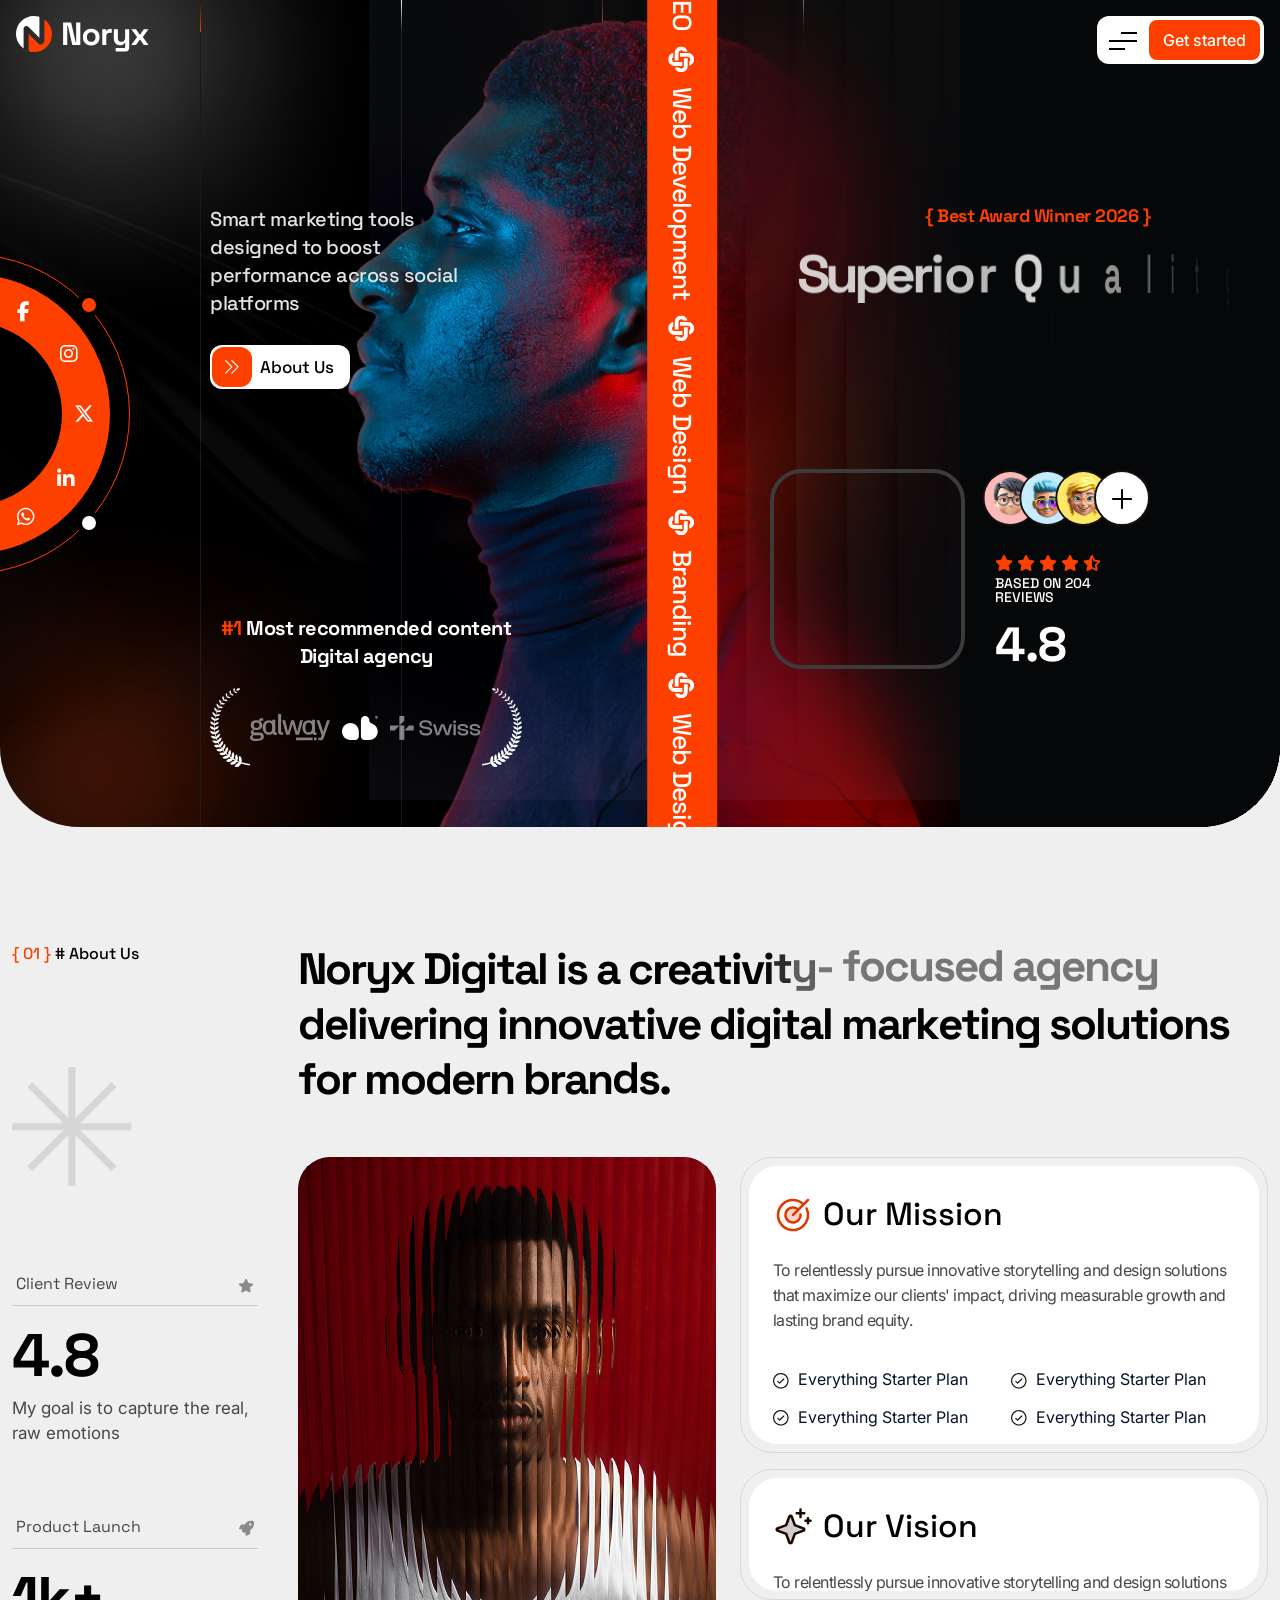
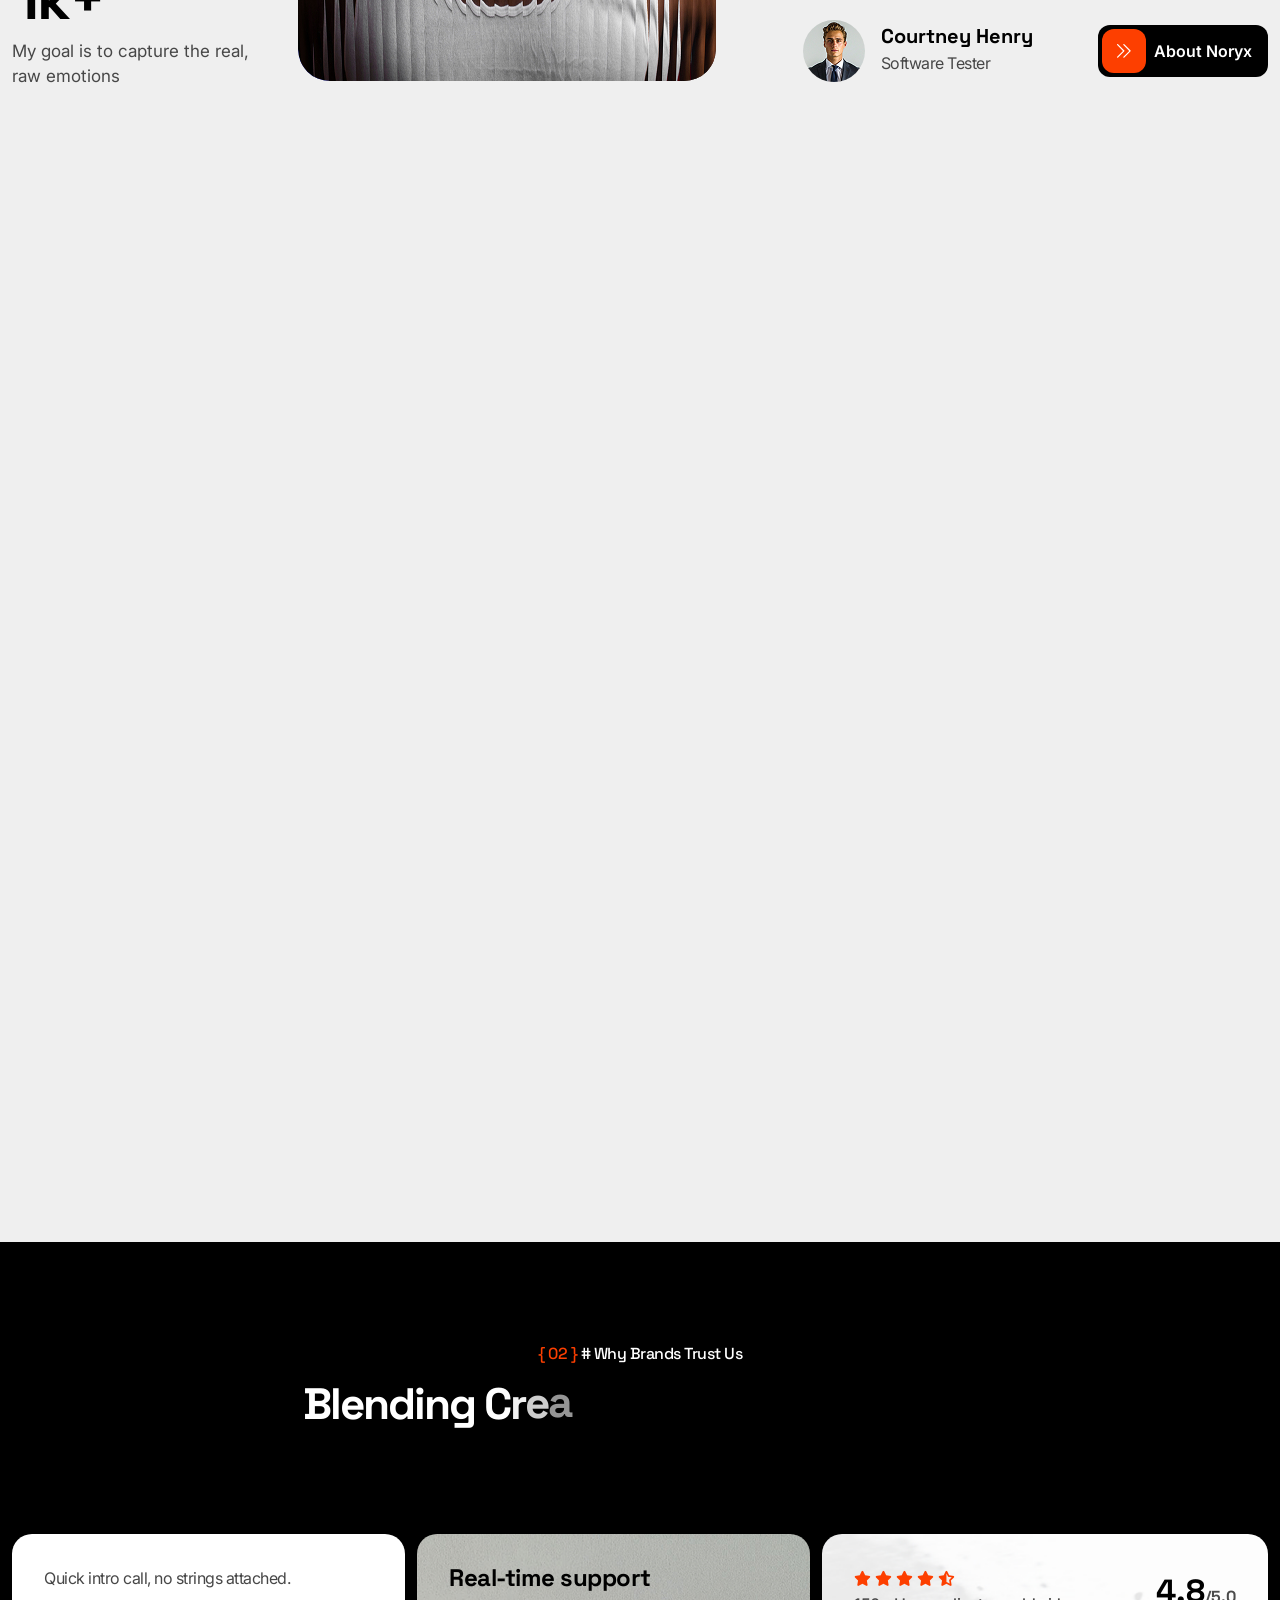
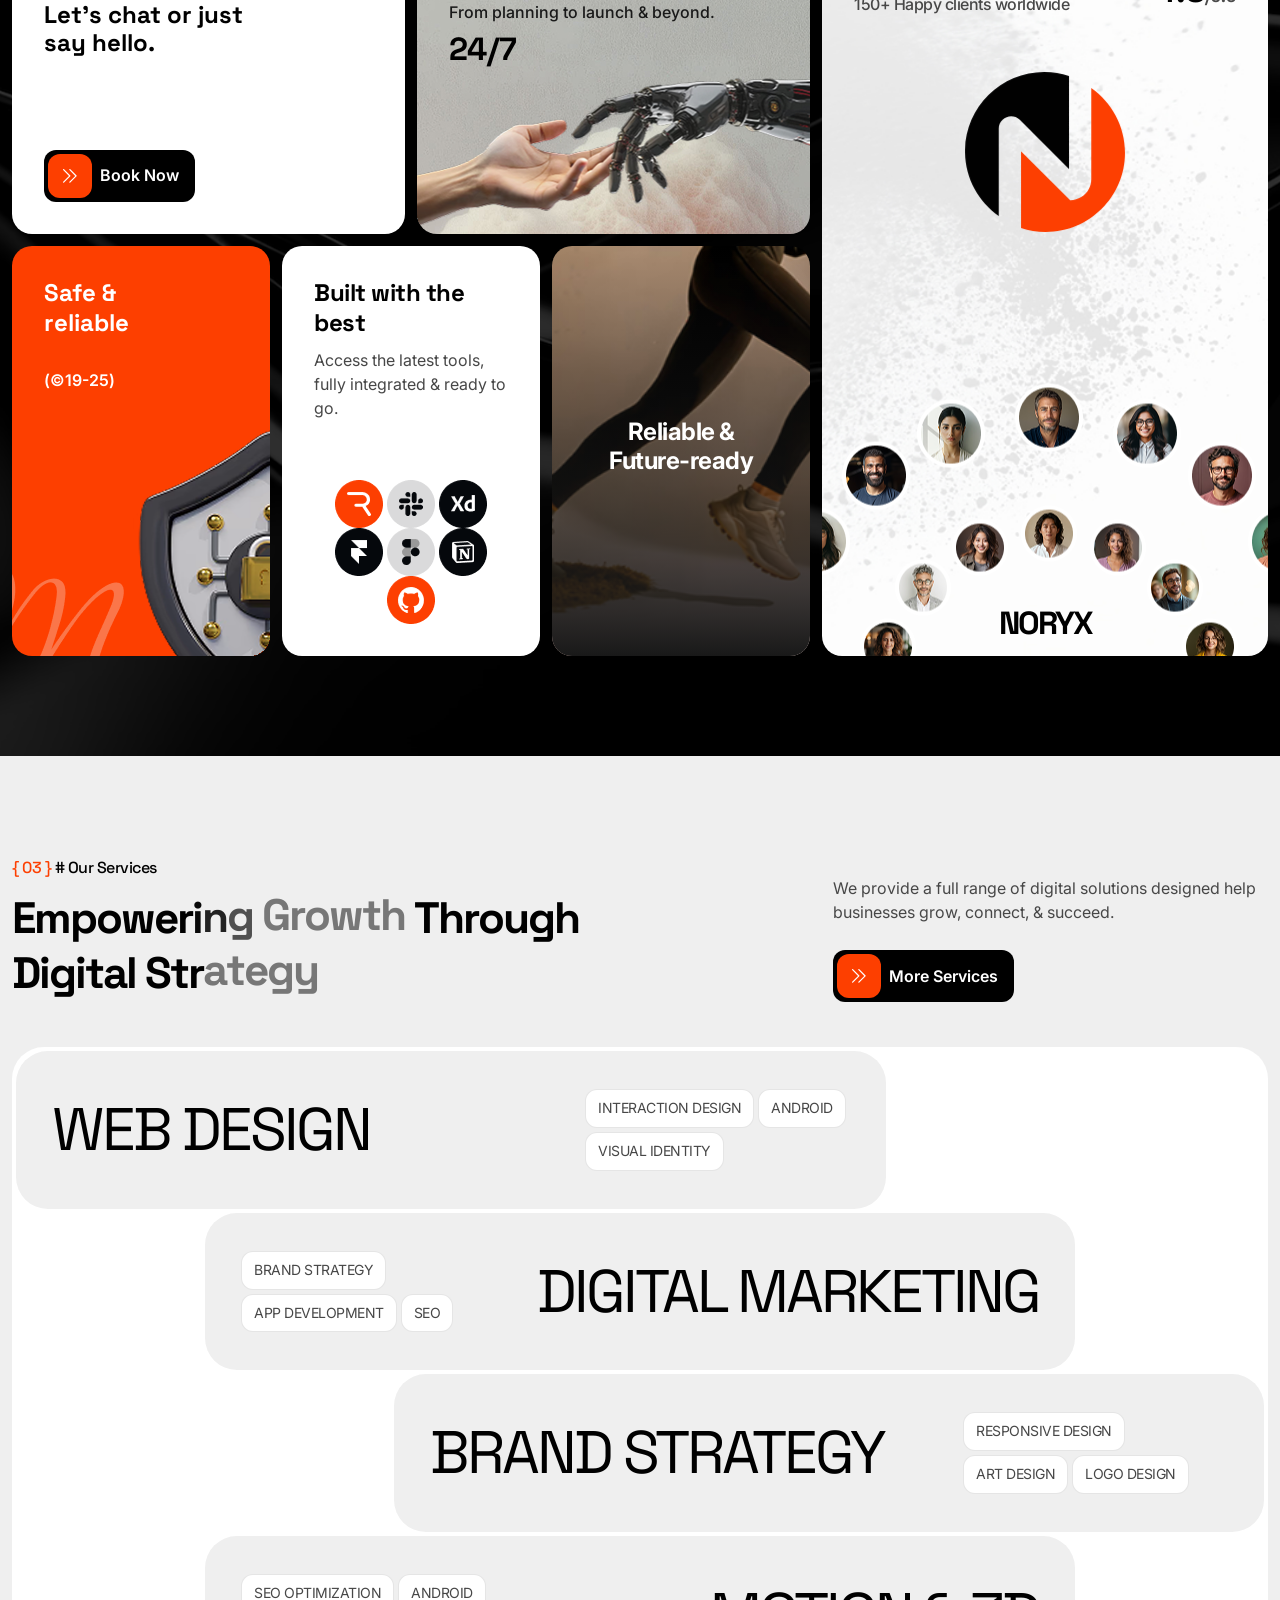
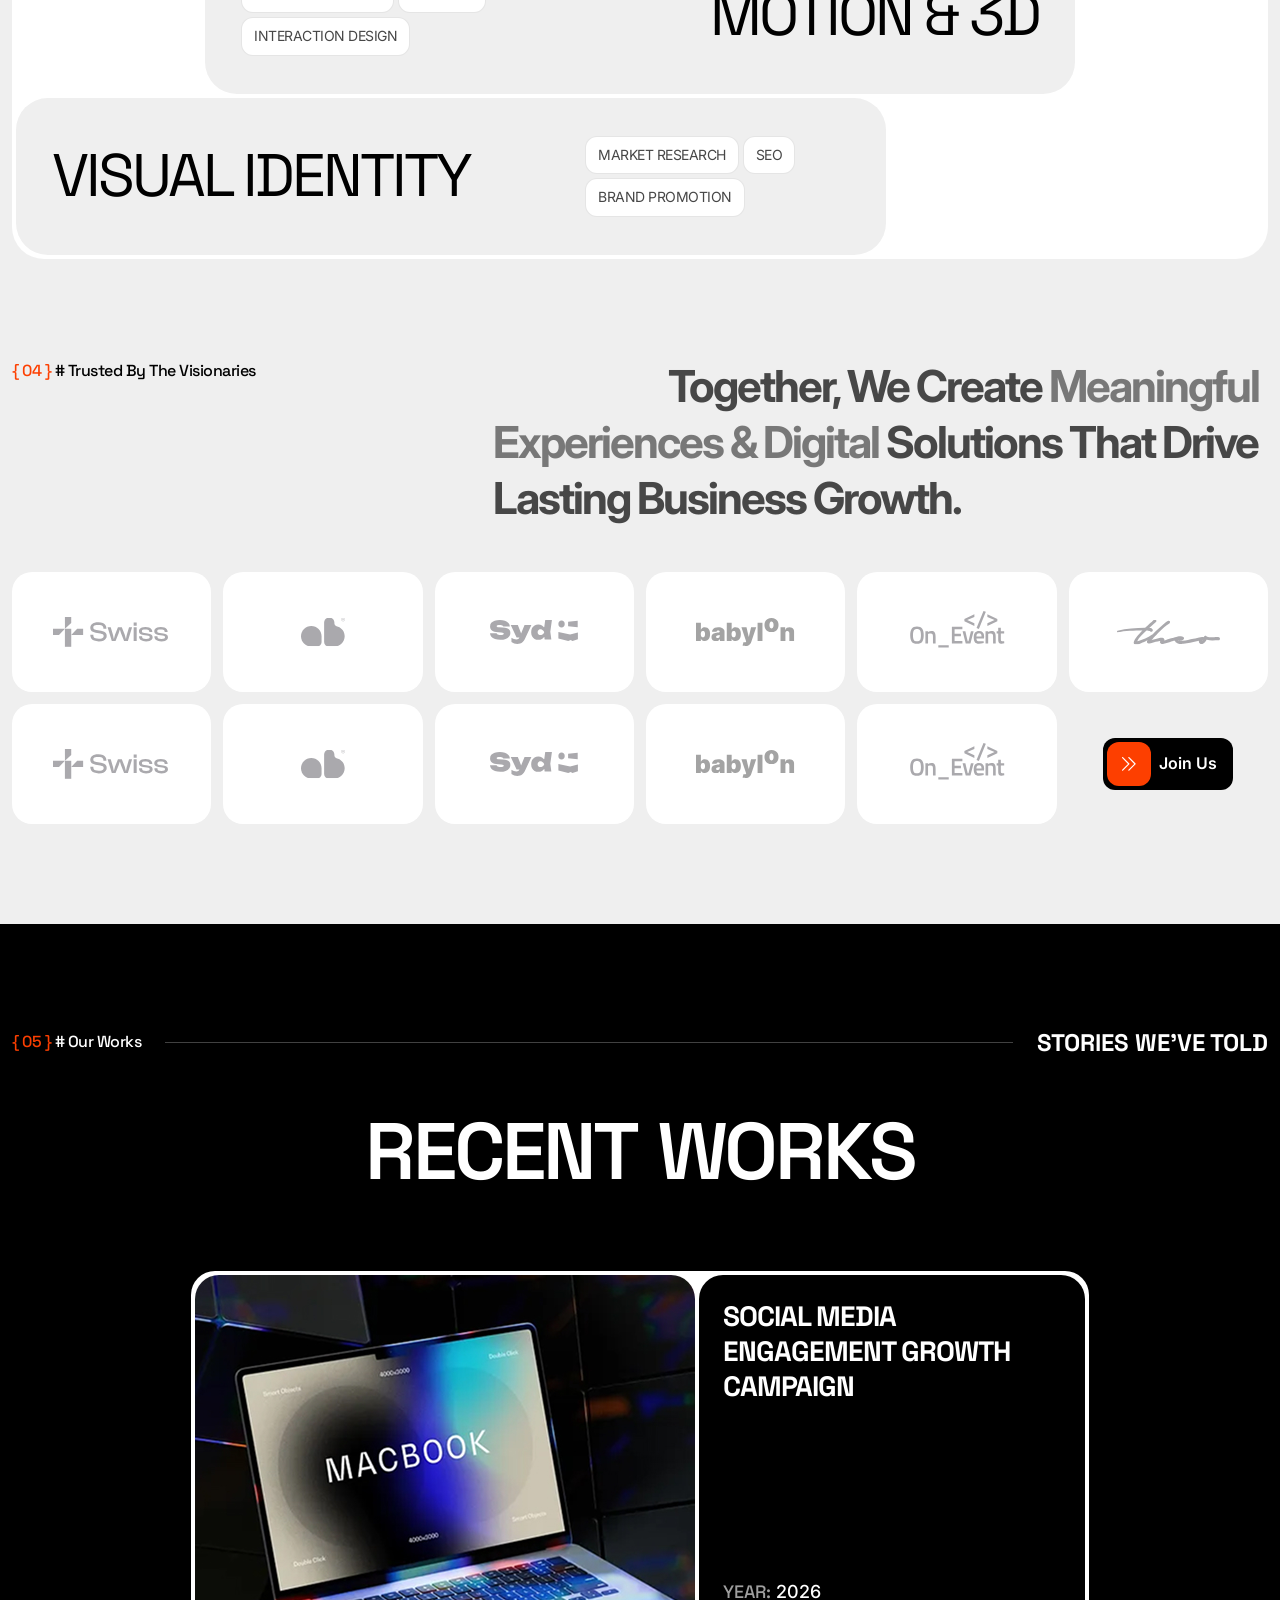
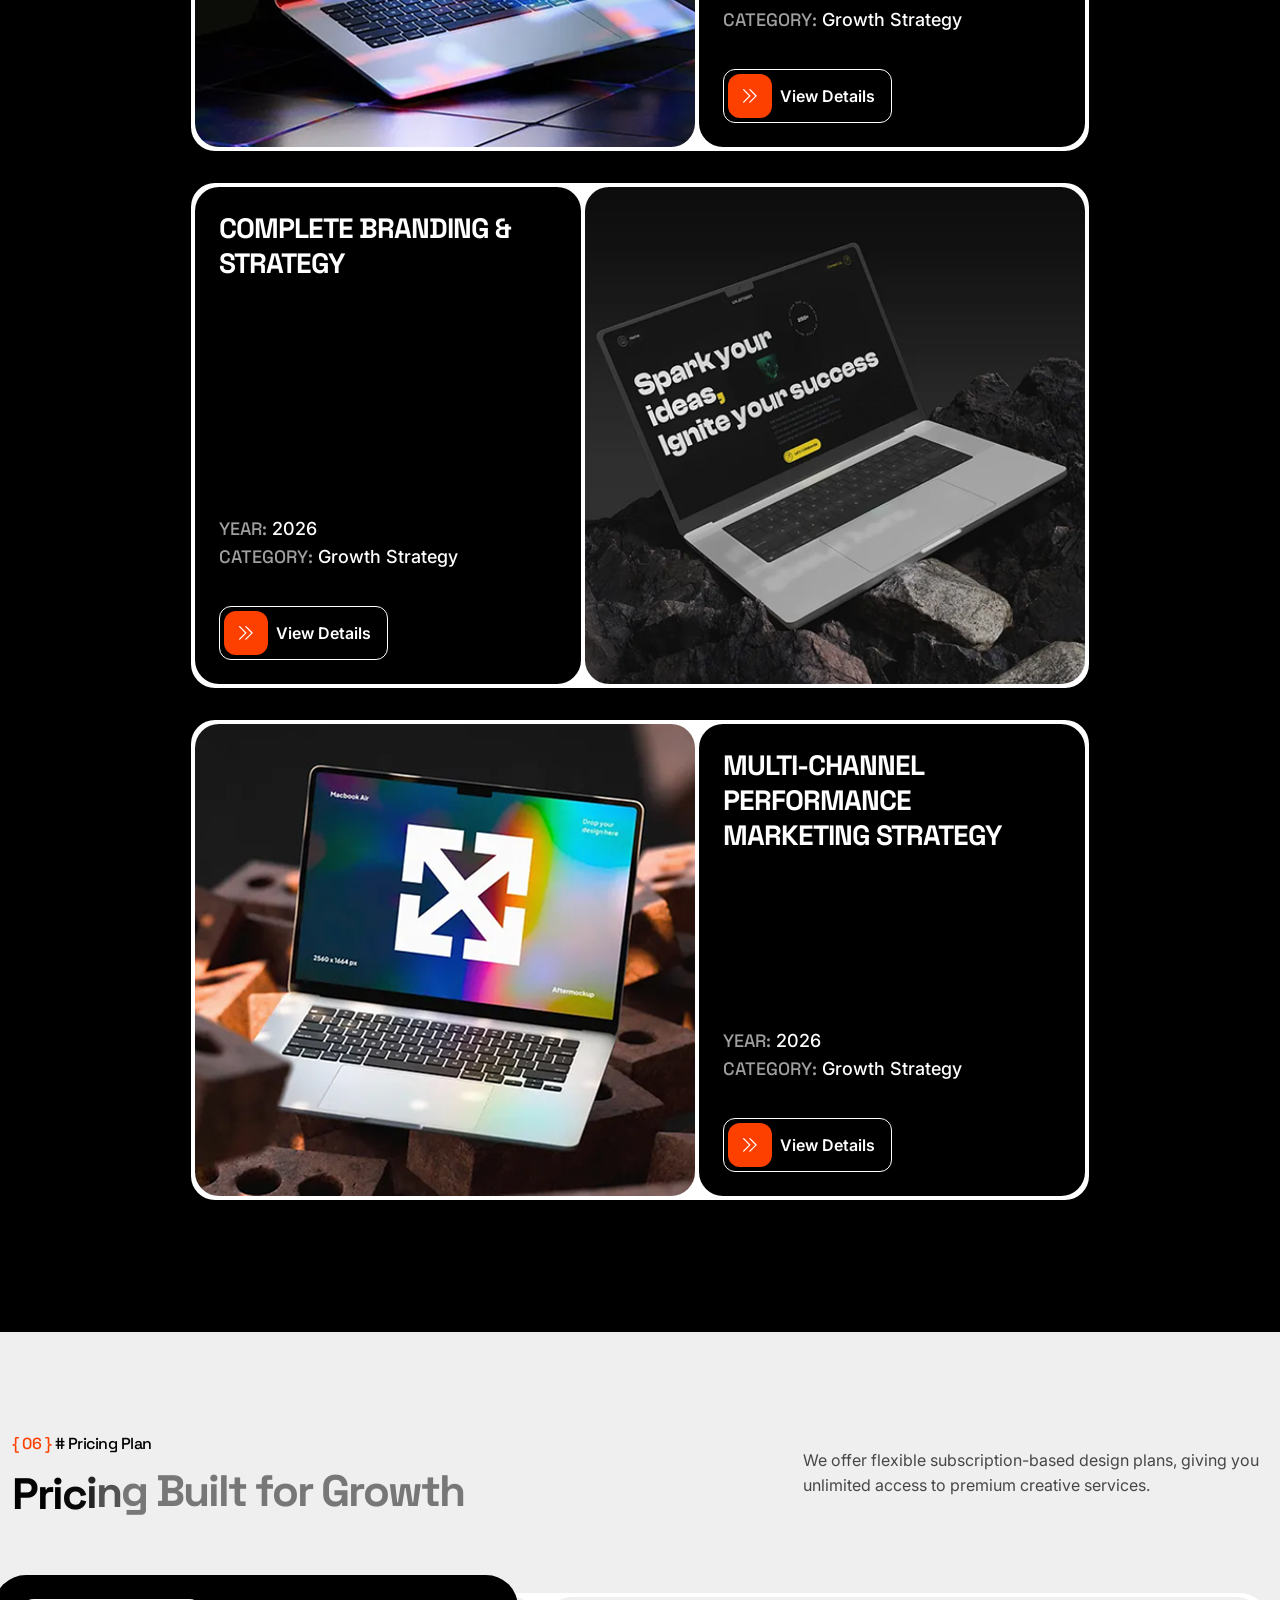
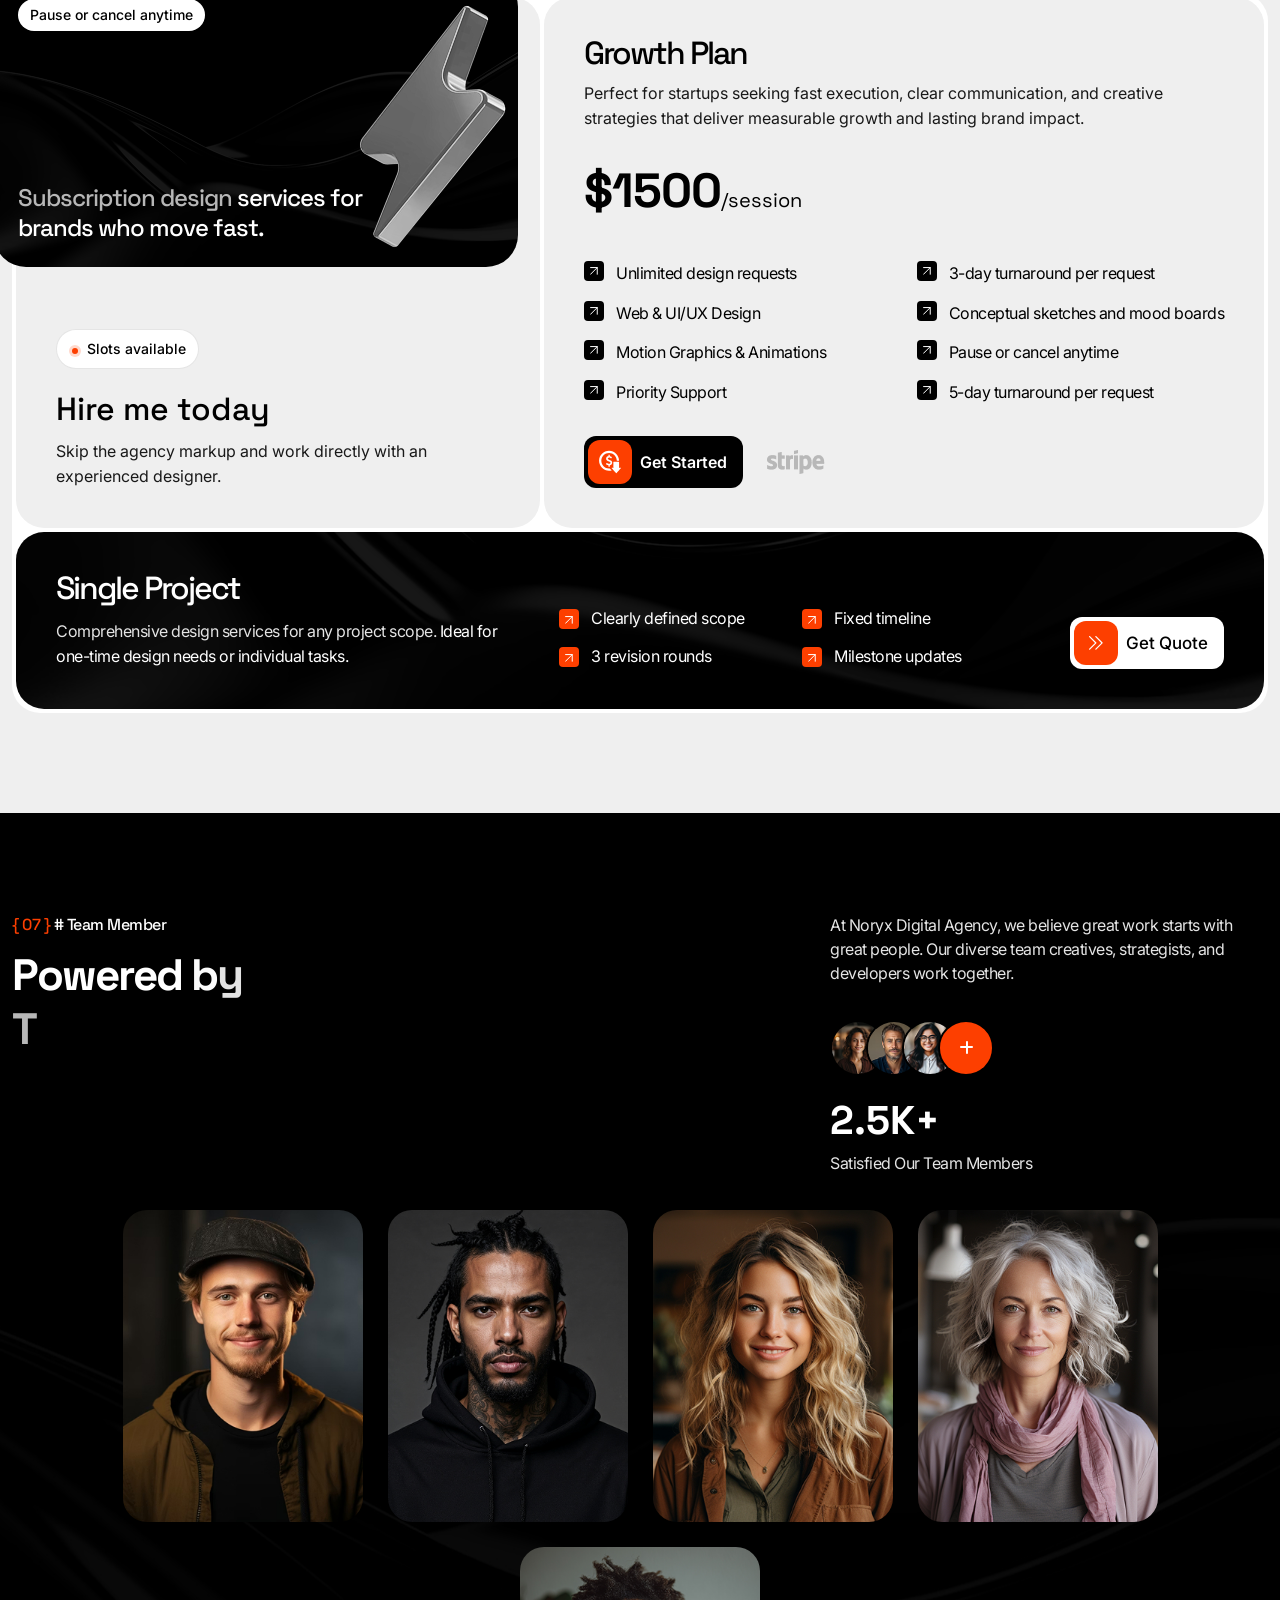
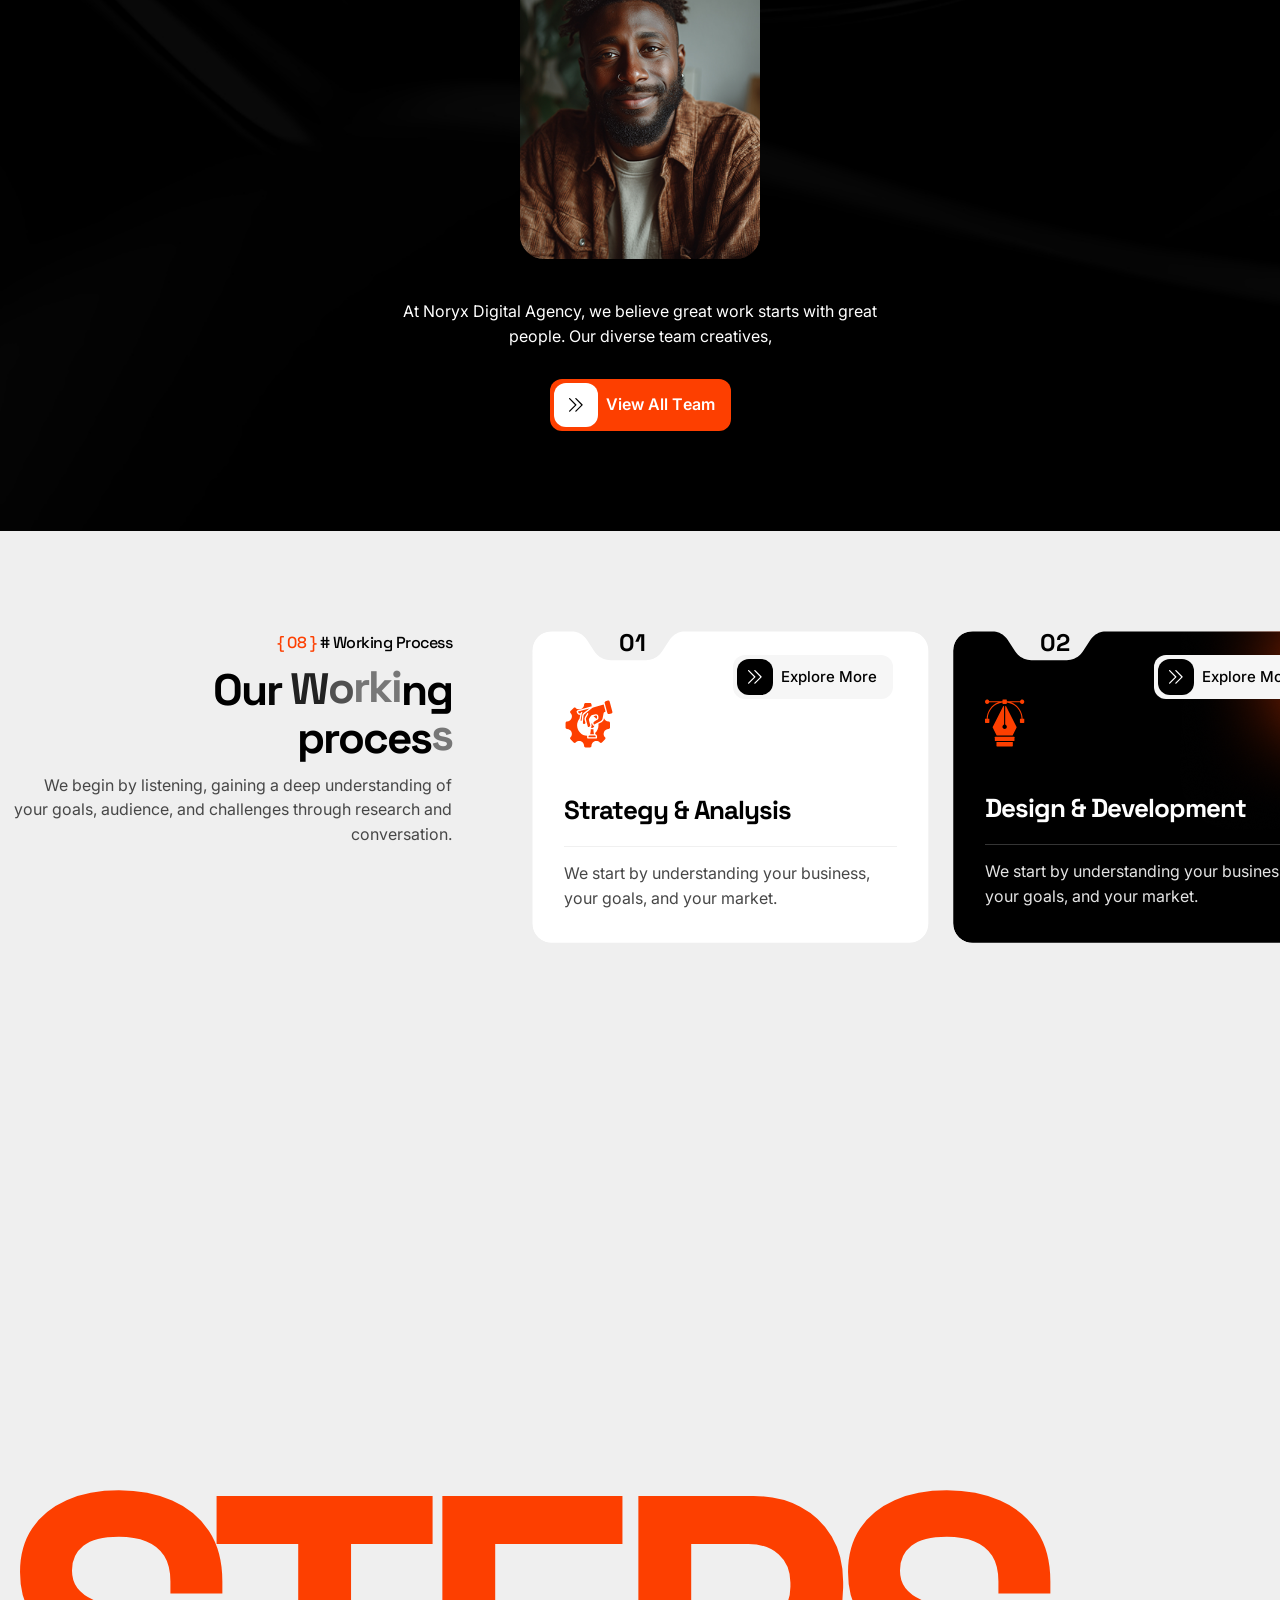
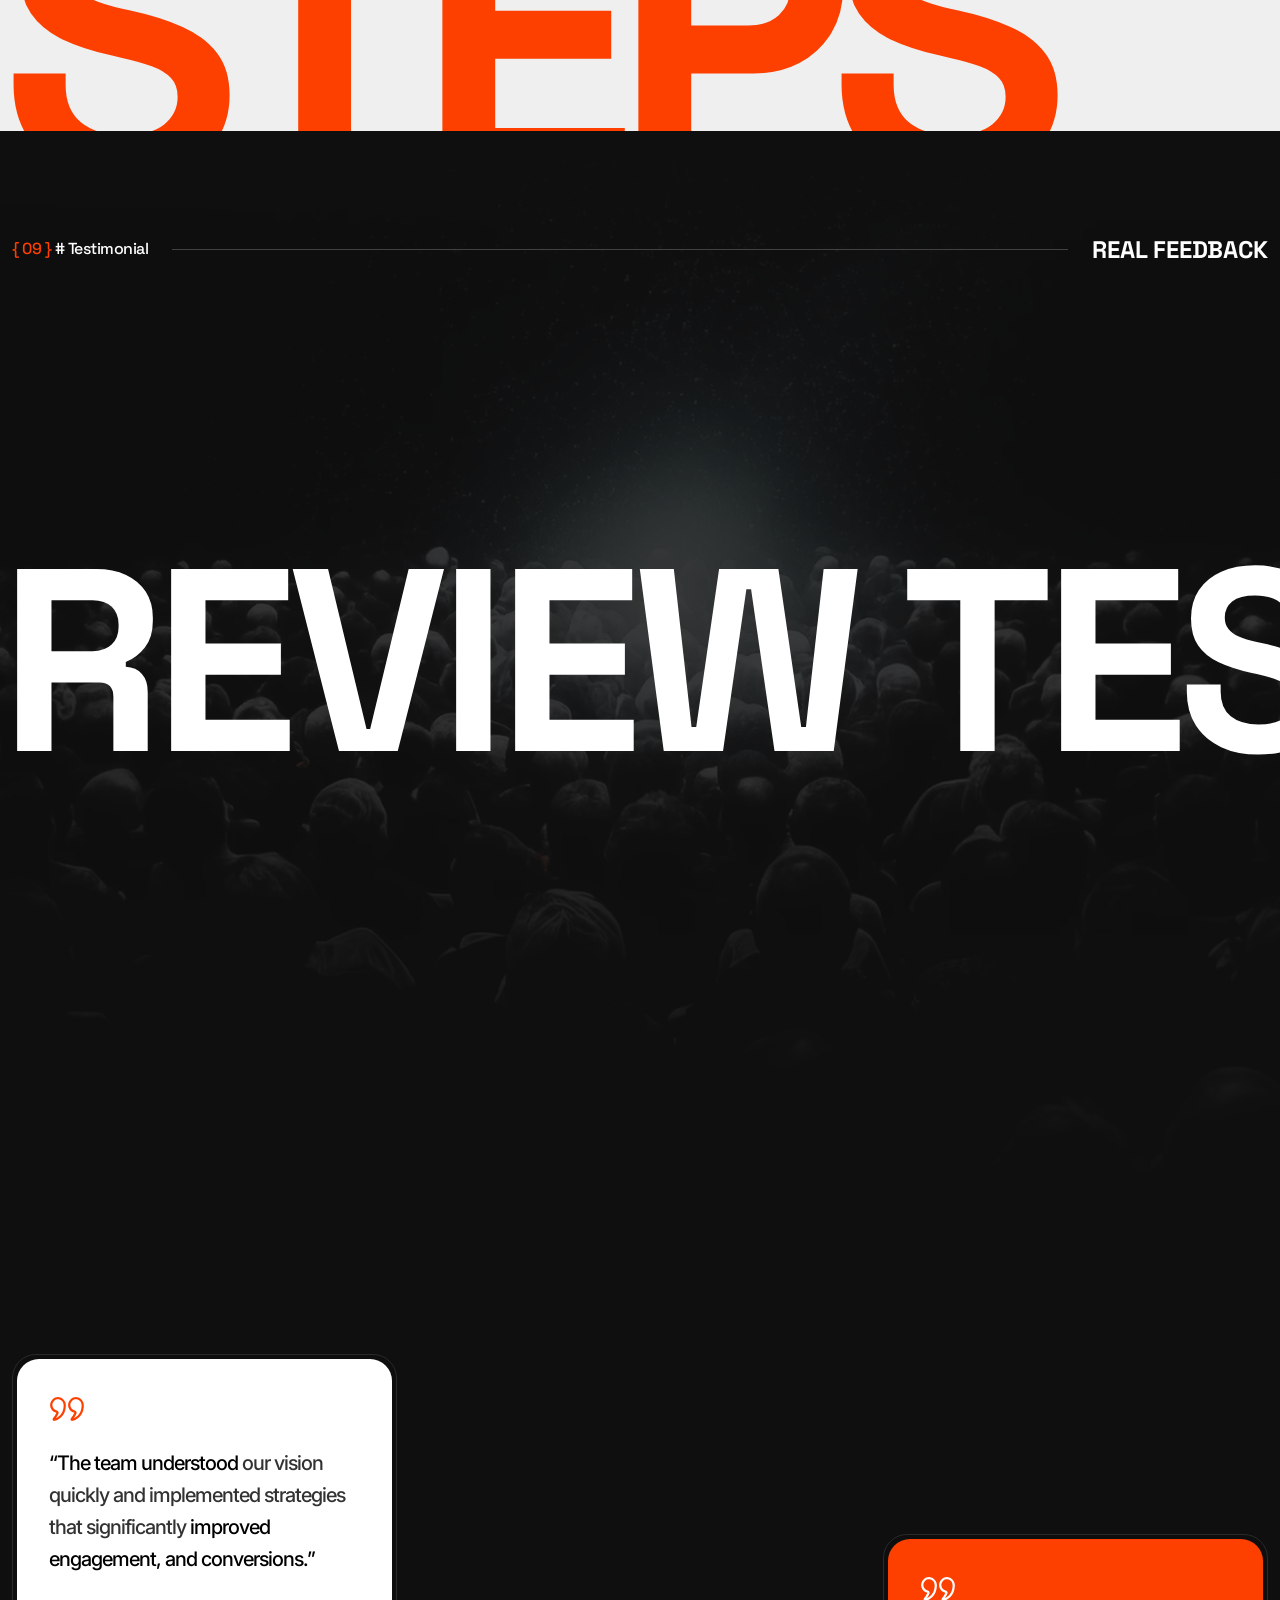
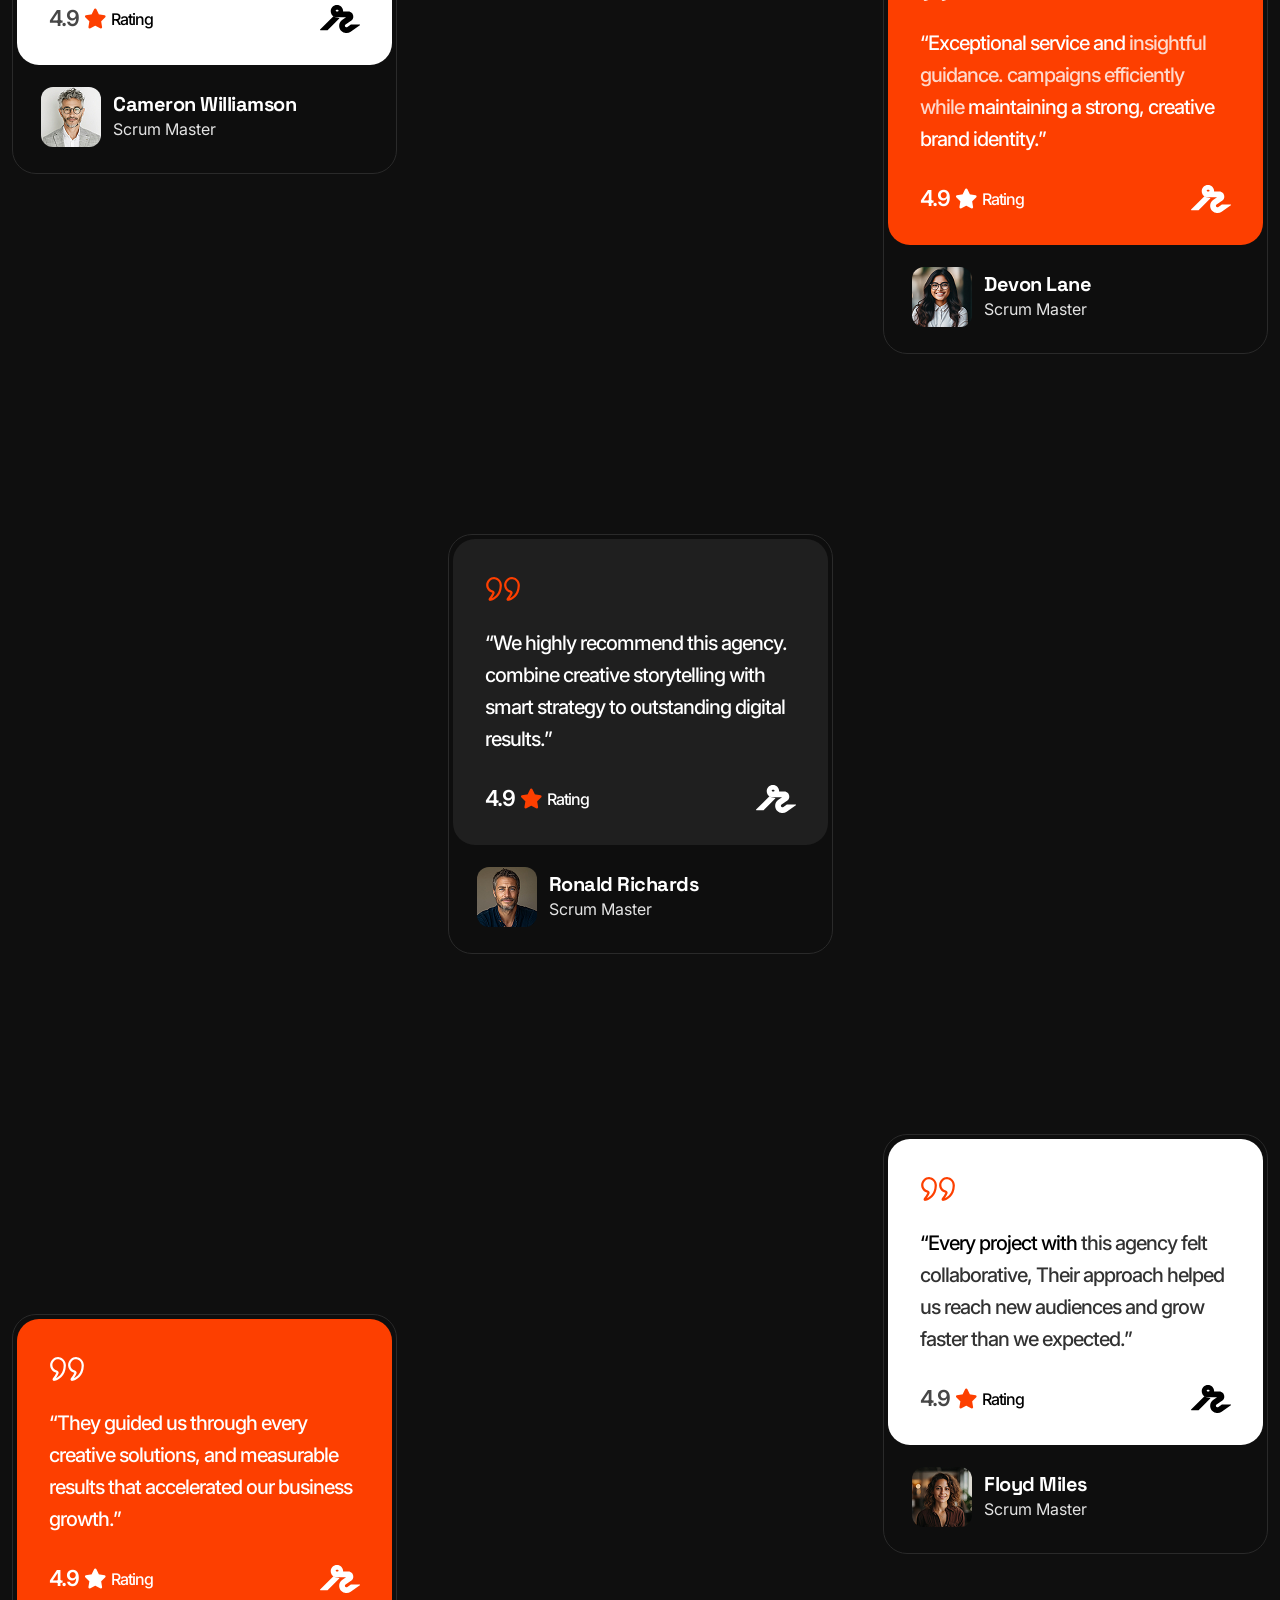
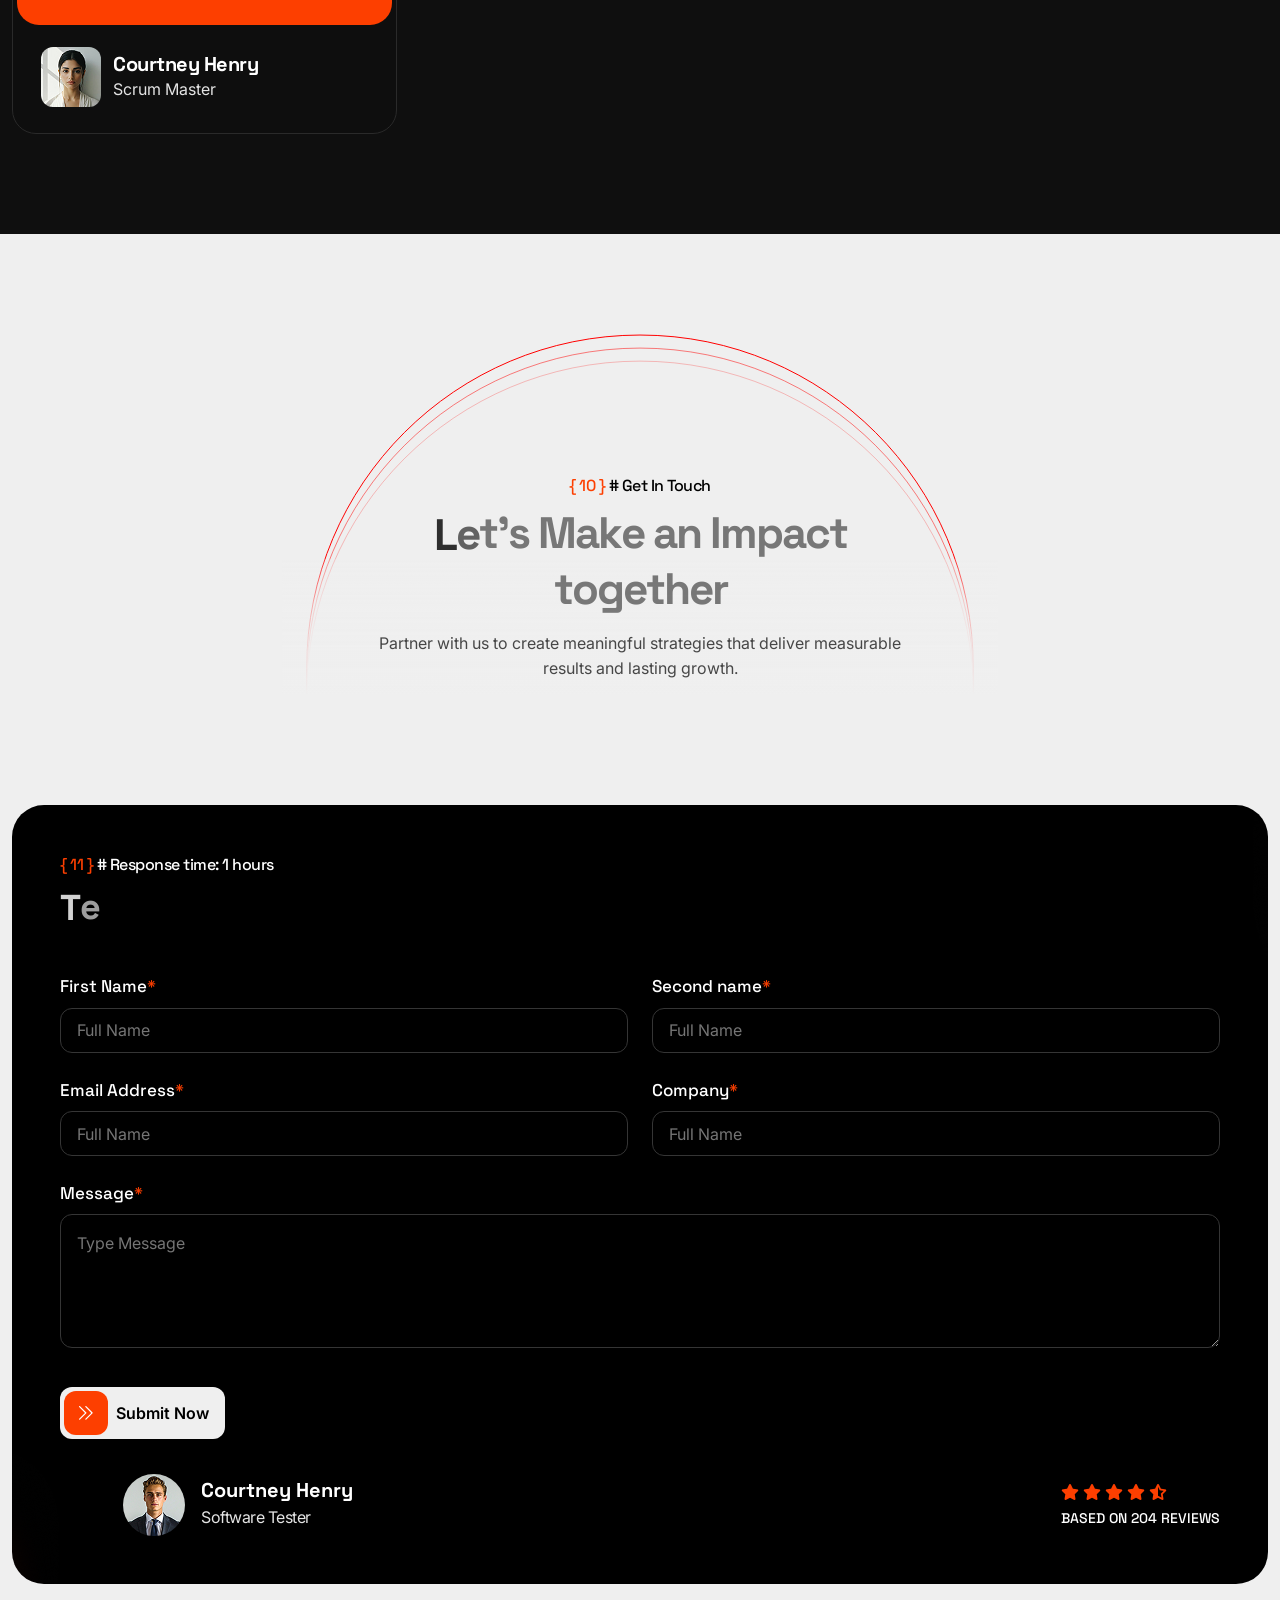
==== commit 1c39f54a: "15% 15%" ====
--- a/index.html
+++ b/index.html
@@ -206,7 +206,6 @@
 			<div class="line_area"></div>
 			<div class="line_area"></div>
 			<div class="line_area"></div>
-			<div class="line_area"></div>
 		</div>
 	</section>
 <!-- End of Hero section
@@ -274,7 +273,7 @@
 								</div>
 							</div>
 							<div class="nx-ab1-mission-text headline">
-								<h2 class="text-capitalize ">Noryx Digital is a creativity- <span>focused agency delivering innovative digital</span> marketing solutions for modern brands.</h2>
+								<h2 class="nx-itm-title nx-itm-anim">Noryx Digital is a creativity- focused agency delivering innovative digital marketing solutions for modern brands.</h2>
 								<div class="nx-ab1-mission-wrapper d-flex mt-50">
 									<div class="nx-ab1-mission-img position-relative">
 										<div class="ax-ab1-mis">
@@ -397,7 +396,7 @@
 				<div class="subtitle">
 					<span>{ 02 }</span> # Why Brands Trust Us
 				</div>
-				<h2 class="sec_title tx-split-text split-in-top">Blending Creative Storytelling with 
+				<h2 class="sec_title nx-itm-title nx-itm-anim">Blending Creative Storytelling with 
 				Smart Strategy</h2>
 			</div>
 			<div class="nx-why-c-content mt-45">
@@ -529,7 +528,7 @@
 					<div class="subtitle">
 						<span>{ 03 }</span> # Our Services
 					</div>
-					<h2 class="sec_title tx-split-text split-in-top">Empowering Growth Through 
+					<h2 class="sec_title nx-itm-title nx-itm-anim">Empowering Growth Through 
 					Digital Strategy</h2>
 				</div>
 				<div class="item-desc pera-content">
@@ -817,7 +816,7 @@
 							<div class="item-img">
 								<span><i><img src="assets/img/icon/ic4.svg" alt=""></i></span>
 								<div class="inner-img img-cover">
-									<img src="assets/img/service/pro1.jpg" alt="">
+									<img src="assets/img/service/pro2.jpg" alt="">
 								</div>>
 							</div> 
 						</div>
@@ -826,7 +825,7 @@
 						<div class="nx-pro1-item d-flex">
 							<div class="item-img">
 								<div class="inner-img img-cover">
-									<img src="assets/img/service/pro1.jpg" alt="">
+									<img src="assets/img/service/pro3.jpg" alt="">
 								</div>
 								<span><i><img src="assets/img/icon/ic4.svg" alt=""></i></span>
 							</div>
@@ -871,7 +870,7 @@
 					<div class="subtitle">
 						<span>{ 06 }</span> # Pricing Plan
 					</div>
-					<h2 class="sec_title tx-split-text split-in-top">Pricing Built for Growth</h2>
+					<h2 class="sec_title nx-itm-title nx-itm-anim">Pricing Built for Growth</h2>
 				</div>
 				<div class="item-desc pera-content">
 					<p>We offer flexible subscription-based design plans, giving you unlimited access to premium creative services.</p>
@@ -880,7 +879,7 @@
 			<div class="nx-price1-content  mt-70">
 				<div class="nx-price1-top">
 					<div class="nx-price1-card-wrap1">
-						<div class="nx-price1-card1 headline d-flex justify-content-between flex-wrap position-relative">
+						<div class="nx-price1-card1 headline d-flex justify-content-between flex-wrap position-relative" data-background="assets/img/bg/pr-bg2.png">
 							<div class="item-slug"><span>Pause or cancel anytime</span></div>
 							<h3><span>Subscription design </span> services for 
 							brands who move fast.</h3>
@@ -981,7 +980,7 @@
 					<div class="subtitle">
 						<span>{ 07 }</span> # Team Member
 					</div>
-					<h2 class="sec_title tx-split-text split-in-top">Powered by <br> 
+					<h2 class="sec_title nx-itm-title nx-itm-anim">Powered by <br> 
 						Talent & Passionate 
 					Creative Minds</h2>
 				</div>
@@ -1124,7 +1123,7 @@
 								<span>{ 08 }</span> # Working Process
 							</div>
 							<div class="item-title">
-								<h2 class="sec_title tx-split-text split-in-top">Our Working process</h2>
+								<h2 class="sec_title nx-itm-title nx-itm-anim">Our Working process</h2>
 							</div>
 							<p>We begin by listening, gaining a deep understanding of your goals, audience, and challenges through research and conversation.</p>
 						</div>
@@ -1465,7 +1464,7 @@
 							<div class="subtitle">
 								<span>{ 10 }</span> # Get In Touch
 							</div>
-							<h2 class="sec_title tx-split-text split-in-top">Let’s Make an Impact
+							<h2 class="sec_title nx-itm-title nx-itm-anim">Let’s Make an Impact
 							together</h2>
 							<p>Partner with us to create meaningful strategies that deliver measurable 
 							results and lasting growth.</p>
@@ -1501,12 +1500,13 @@
 					</div>
 					<div class="nx-get-in-form position-relative over-hidden">
 						<span class="nx-get-in-shape position-absolute"><img src="assets/img/shape/shape9.png" alt=""></span>
+						<span class="nx-get-in-shape2 position-absolute"><img src="assets/img/shape/shape10.png" alt=""></span>
 						<div class="nx-sec-title1 headline pera-content">
 							<div class="subtitle">
 								<span>{ 11 }</span> # Response time: 1 hours
 							</div>
 							<div class="item-title">
-								<h2 class="sec_title tx-split-text split-in-top">Tell Details About Your Project</h2>
+								<h2 class="sec_title nx-itm-title nx-itm-anim">Tell Details About Your Project</h2>
 							</div>
 						</div>
 						<form action="#" method="post">
@@ -1594,7 +1594,7 @@
 					<div class="subtitle">
 						<span>{ 03 }</span> # Latest Insights
 					</div>
-					<h2 class="sec_title tx-split-text split-in-top">Creative Thinking Meets Smart Strategy</h2>
+					<h2 class="sec_title nx-itm-title nx-itm-anim">Creative Thinking Meets Smart Strategy</h2>
 				</div>
 				<div class="item-desc pera-content">
 					<p>Smart planning and creative innovation working together to elevate your brand performance.</p>
@@ -1649,7 +1649,7 @@
 								<div class="item-author d-flex justify-content-between align-items-center">
 									<div class="ath-text headline">
 										<span>Scrum Master</span>
-										<h3>Esther Howard</h3>
+										<h3>Koley Halen</h3>
 									</div>
 									<div class="auth-img img-cover">
 										<img src="assets/img/blog/ath1.jpg" alt="">
@@ -1691,10 +1691,10 @@
 								<div class="item-author d-flex justify-content-between align-items-center">
 									<div class="ath-text headline">
 										<span>Scrum Master</span>
-										<h3>Esther Howard</h3>
+										<h3>Devon Der</h3>
 									</div>
 									<div class="auth-img img-cover">
-										<img src="assets/img/blog/ath1.jpg" alt="">
+										<img src="assets/img/client/cl4.jpg" alt="">
 									</div>
 								</div>
 							</div>
@@ -1733,10 +1733,10 @@
 								<div class="item-author d-flex justify-content-between align-items-center">
 									<div class="ath-text headline">
 										<span>Scrum Master</span>
-										<h3>Esther Howard</h3>
+										<h3>Bell Mont</h3>
 									</div>
 									<div class="auth-img img-cover">
-										<img src="assets/img/blog/ath1.jpg" alt="">
+										<img src="assets/img/client/cl5.jpg" alt="">
 									</div>
 								</div>
 							</div>
@@ -1775,10 +1775,10 @@
 								<div class="item-author d-flex justify-content-between align-items-center">
 									<div class="ath-text headline">
 										<span>Scrum Master</span>
-										<h3>Esther Howard</h3>
+										<h3>Ore The</h3>
 									</div>
 									<div class="auth-img img-cover">
-										<img src="assets/img/blog/ath1.jpg" alt="">
+										<img src="assets/img/client/cl6.jpg" alt="">
 									</div>
 								</div>
 							</div>
@@ -1820,7 +1820,7 @@
 						<div class="subtitle">
 							<span>{ 13 }</span> # FAQs
 						</div>
-						<h2 class="sec_title tx-split-text split-in-top">Everything You Need to Know</h2>
+						<h2 class="sec_title nx-itm-title nx-itm-anim">Everything You Need to Know</h2>
 					</div>
 					<div class="nx-faq-accordion mt-40">
 						<div class="accordion" id="accordionExample_31">
--- a/assets/css/style.css
+++ b/assets/css/style.css
@@ -64,6 +64,55 @@
   padding: 12px 14px;
   background-color: var(--nx-prime-c);
 }
+.nx-header-section:is(.header_style_two) .nx-header-content {
+  margin: 0 auto;
+  padding: 0px 15px;
+  max-width: 1710px;
+}
+.nx-header-section:is(.header_style_two) .nx-header-content .brand-logo {
+  padding-top: 20px;
+}
+.nx-header-section:is(.header_style_two) .nx-header-content .hd-hire {
+  color: #fff;
+  font-size: 17px;
+  font-weight: 500;
+  padding-left: 20px;
+  position: relative;
+}
+.nx-header-section:is(.header_style_two) .nx-header-content .hd-hire:before {
+  left: 0;
+  top: 6px;
+  width: 10px;
+  content: "";
+  height: 10px;
+  border-radius: 100%;
+  position: absolute;
+  background-color: var(--nx-prime-c);
+}
+.nx-header-section:is(.header_style_two) .nx-header-content .nx-ofcanvas-btn {
+  gap: 12px;
+  padding-top: 15px;
+}
+.nx-header-section:is(.header_style_two) .nx-header-content .nx-ofcanvas-btn span {
+  color: #fff;
+  font-size: 18px;
+  font-weight: 600;
+}
+.nx-header-section:is(.header_style_two) .nx-header-content .nx-ofcanvas-btn .of-icon {
+  width: 44px;
+  height: 44px;
+  display: -webkit-box;
+  display: -ms-flexbox;
+  display: flex;
+  border-radius: 100%;
+  -webkit-box-align: center;
+      -ms-flex-align: center;
+          align-items: center;
+  -webkit-box-pack: center;
+      -ms-flex-pack: center;
+          justify-content: center;
+  background-color: var(--nx-prime-c);
+}
 
 /*global area*/
 /*----------------------------------------------------*/
@@ -132,6 +181,10 @@
   border-radius: 0px;
   background-size: 200%, 1px;
   background-color: var(--nx-prime-c);
+}
+
+.home-2 {
+  background-color: #080808;
 }
 
 .ul-li ul {
@@ -2219,11 +2272,11 @@
 }
 .nx-hero1-sec .line_animation {
   top: 0;
-  left: 3%;
+  left: 0%;
   z-index: -1;
   width: 100%;
   height: 100%;
-  max-width: 800px;
+  max-width: 1004px;
   position: absolute;
   display: -webkit-box;
   display: -ms-flexbox;
@@ -2960,9 +3013,11 @@
           animation-delay: 0.8s;
 }
 .nx-ab1-mis-bottom .nx-ab1-author .ath-img {
+  z-index: 1;
   width: 62px;
   height: 62px;
   overflow: hidden;
+  position: relative;
   border-radius: 100%;
 }
 .nx-ab1-mis-bottom .nx-ab1-author .item-text h3 {
@@ -3314,8 +3369,8 @@
   content: "";
   position: absolute;
   background-color: #000;
-  -webkit-transition: all 300ms ease-in-out;
-  transition: all 300ms ease-in-out;
+  -webkit-transition: all 500ms ease-in-out;
+  transition: all 500ms ease-in-out;
 }
 .nx-ser1-item .inner-item-wrap:before {
   top: 0;
@@ -4294,11 +4349,18 @@
   }
 }
 .nx-step1-sec .nx-sec-title1 .item-title {
-  direction: rtl;
+  display: -webkit-box;
+  display: -ms-flexbox;
+  display: flex;
+  -webkit-box-pack: end;
+      -ms-flex-pack: end;
+          justify-content: end;
 }
 @media only screen and (min-width: 992px) and (max-width: 1199px), only screen and (min-width: 768px) and (max-width: 991px), only screen and (min-width: 576px) and (max-width: 767px), only screen and (min-width: 481px) and (max-width: 575px), (max-width: 480px) {
   .nx-step1-sec .nx-sec-title1 .item-title {
-    direction: inherit;
+    -webkit-box-pack: center;
+        -ms-flex-pack: center;
+            justify-content: center;
   }
 }
 .nx-step1-sec .nx-sec-title1 p {
@@ -4431,23 +4493,23 @@
   -webkit-transition: all 300ms ease-in-out;
   transition: all 300ms ease-in-out;
 }
-.nx-step1-item:hover:before, .nx-step1-item:is(.active):before {
+.nx-step1-item:is(.active):before {
   opacity: 0;
 }
-.nx-step1-item:hover:after, .nx-step1-item:is(.active):after {
+.nx-step1-item:is(.active):after {
   opacity: 1;
 }
-.nx-step1-item:hover .nx-step-shape, .nx-step1-item:is(.active) .nx-step-shape {
+.nx-step1-item:is(.active) .nx-step-shape {
   opacity: 1;
   top: -35%;
   right: -35%;
   visibility: visible;
 }
-.nx-step1-item:hover .item-text h3, .nx-step1-item:is(.active) .item-text h3 {
+.nx-step1-item:is(.active) .item-text h3 {
   color: #fff;
   border-bottom: 1px solid #353535;
 }
-.nx-step1-item:hover .item-text p, .nx-step1-item:is(.active) .item-text p {
+.nx-step1-item:is(.active) .item-text p {
   color: #E4E4E4;
 }
 
@@ -4840,6 +4902,11 @@
   top: -28%;
   right: -34%;
   z-index: -1;
+}
+.nx-get-in-form .nx-get-in-shape2 {
+  left: -24%;
+  z-index: -1;
+  bottom: -27%;
 }
 .nx-get-in-form .nx-sec-title1 {
   margin-bottom: 40px;
@@ -5004,15 +5071,16 @@
   padding-bottom: 10px;
   letter-spacing: -1px;
 }
-.nx-blog-item .item-text .blg-btn a {
-  background-color: #fff;
-}
-.nx-blog-item .item-text .blg-btn a i {
+.nx-blog-item .item-text .blg-btn .nx-btn1 a {
+  background-color: transparent;
+  border: 1px solid #2A2A2A;
+}
+.nx-blog-item .item-text .blg-btn .nx-btn1 a i {
   width: 36px;
   height: 36px;
 }
-.nx-blog-item .item-text .blg-btn a span {
-  color: var(--nr-title-color);
+.nx-blog-item .item-text .blg-btn .nx-btn1 a span {
+  color: #fff;
 }
 .nx-blog-item .item-img .inner-img {
   clip-path: polygon(0% 5.063%, 0% 5.063%, 0.048% 4.242%, 0.187% 3.463%, 0.409% 2.736%, 0.706% 2.073%, 1.072% 1.483%, 1.499% 0.977%, 1.979% 0.565%, 2.504% 0.258%, 3.067% 0.066%, 3.661% 0%, 50% 0%, 69.336% 0%, 72.082% 0%, 72.082% 0%, 72.676% 0.066%, 73.24% 0.258%, 73.765% 0.565%, 74.245% 0.977%, 74.671% 1.483%, 75.037% 2.073%, 75.335% 2.736%, 75.557% 3.463%, 75.696% 4.242%, 75.744% 5.063%, 75.744% 9.968%, 75.744% 9.968%, 75.792% 10.79%, 75.93% 11.569%, 76.152% 12.295%, 76.45% 12.959%, 76.816% 13.549%, 77.243% 14.055%, 77.722% 14.466%, 78.248% 14.774%, 78.811% 14.965%, 79.405% 15.032%, 96.339% 15.032%, 96.339% 15.032%, 96.933% 15.098%, 97.496% 15.29%, 98.021% 15.597%, 98.501% 16.009%, 98.928% 16.515%, 99.294% 17.105%, 99.591% 17.768%, 99.813% 18.495%, 99.952% 19.274%, 100% 20.095%, 100% 25%, 100% 50%, 100% 94.937%, 100% 94.937%, 99.952% 95.758%, 99.813% 96.537%, 99.591% 97.264%, 99.294% 97.927%, 98.928% 98.517%, 98.501% 99.023%, 98.021% 99.435%, 97.496% 99.742%, 96.933% 99.934%, 96.339% 100%, 3.661% 100%, 3.661% 100%, 3.067% 99.934%, 2.504% 99.742%, 1.979% 99.435%, 1.499% 99.023%, 1.072% 98.517%, 0.706% 97.927%, 0.409% 97.264%, 0.187% 96.537%, 0.048% 95.758%, 0% 94.937%, 0% 5.063%);
@@ -5048,17 +5116,24 @@
 .nx-blog-item .item-author {
   margin-top: 8px;
   border-radius: 24px;
-  background-color: #fff;
+  background-color: #0E0E0E;
   padding: 12px 12px 12px 16px;
+  -webkit-transition: all 300ms ease-in-out;
+  transition: all 300ms ease-in-out;
 }
 .nx-blog-item .item-author .ath-text span {
-  color: #191919;
+  color: #fff;
   font-size: 16px;
+  -webkit-transition: all 300ms ease-in-out;
+  transition: all 300ms ease-in-out;
 }
 .nx-blog-item .item-author .ath-text h3 {
+  color: #fff;
   font-size: 20px;
   font-weight: 700;
   padding-top: 3px;
+  -webkit-transition: all 300ms ease-in-out;
+  transition: all 300ms ease-in-out;
 }
 .nx-blog-item .item-author .auth-img {
   width: 60px;
@@ -5081,6 +5156,23 @@
 
 .swiper-slide-next .nx-blog-item {
   border: 1px solid var(--nx-prime-c);
+}
+.swiper-slide-next .nx-blog-item .item-text .blg-btn .nx-btn1 a {
+  background-color: #fff;
+  border: 1px solid #fff;
+}
+.swiper-slide-next .nx-blog-item .item-text .blg-btn .nx-btn1 a i {
+  width: 36px;
+  height: 36px;
+}
+.swiper-slide-next .nx-blog-item .item-text .blg-btn .nx-btn1 a span {
+  color: #000;
+}
+.swiper-slide-next .nx-blog-item .item-author {
+  background-color: #fff;
+}
+.swiper-slide-next .nx-blog-item .item-author .ath-text h3, .swiper-slide-next .nx-blog-item .item-author .ath-text span {
+  color: #000;
 }
 
 .nx-blog-slider {
@@ -5240,17 +5332,16 @@
   padding-bottom: 24px;
 }
 .nx-faq-accordion .accordion-button::after {
-  content: "+";
-  font-weight: 900;
-  background-image: none;
-  font-family: "FontAwesome";
-  color: var(--nx-title-color);
+  content: "";
+  width: 22px;
+  height: 22px;
+  background-image: url(../img/icon/ic11.svg);
 }
 .nx-faq-accordion .accordion-button:not(.collapsed) i {
   display: none;
 }
 .nx-faq-accordion .accordion-button:not(.collapsed):after {
-  content: "\f068";
+  background-image: url(../img/icon/ic12.png);
 }
 
 .nx-faq-cta-card {
@@ -5298,6 +5389,201 @@
   color: #474747;
   font-size: 19px;
   font-weight: 600;
+}
+
+/*---------------------------------------------------- */
+/******* HOME PAGE 2 *******/
+/*Hero area*/
+/*----------------------------------------------------*/
+.nx-hero2-sec {
+  z-index: 1;
+  padding: 0px 15px;
+}
+.nx-hero2-sec .nx-hero2-bg {
+  top: 0;
+  left: 0;
+  z-index: -1;
+}
+.nx-hero2-sec .nx-hero2-bg:before {
+  top: 0;
+  left: 0;
+  width: 100%;
+  content: "";
+  height: 100%;
+  position: absolute;
+  background-color: rgba(0, 0, 0, 0.6);
+}
+
+.nx-hero2-content {
+  margin: 0 auto;
+  max-width: 1702px;
+  padding-top: 148px;
+}
+
+.nx-hero2-top {
+  max-width: 1550px;
+  padding-left: 30px;
+}
+
+.nx-hero2-text {
+  margin-top: 80px;
+  max-width: 485px;
+}
+.nx-hero2-text .hero_title {
+  color: #fff;
+  line-height: 1;
+  font-size: 80px;
+  font-weight: 700;
+  letter-spacing: -5px;
+  margin-bottom: 22px;
+}
+.nx-hero2-text .hero_title span {
+  color: rgba(228, 228, 228, 0.6980392157);
+}
+.nx-hero2-text p {
+  color: #E4E4E4;
+  font-size: 18px;
+  max-width: 470px;
+  line-height: 1.4;
+  padding-bottom: 30px;
+  letter-spacing: -0.5px;
+}
+
+.nx-hero2-img-wrap {
+  max-width: 424px;
+  margin-right: 90px;
+}
+
+.nx-hero2-img-grp .item-img {
+  width: 232px;
+  height: 232px;
+  display: -webkit-box;
+  display: -ms-flexbox;
+  display: flex;
+  overflow: hidden;
+  position: relative;
+  -webkit-box-align: center;
+      -ms-flex-align: center;
+          align-items: center;
+  border-radius: 100%;
+  background-color: #fff;
+  -webkit-box-pack: center;
+      -ms-flex-pack: center;
+          justify-content: center;
+  border: 6px solid #030303;
+}
+.nx-hero2-img-grp .item-img:last-child {
+  z-index: -1;
+  border: none;
+  margin-left: -40px;
+}
+.nx-hero2-img-grp .inner-icon {
+  position: absolute;
+}
+
+.nx-hero2-video {
+  width: 246px;
+  height: 160px;
+  margin-top: 80px;
+  border-radius: 20px;
+  border: 4px solid #4E4E4E;
+}
+.nx-hero2-video video {
+  border-radius: 20px;
+}
+
+.nx-hero2-social {
+  position: relative;
+}
+.nx-hero2-social:before, .nx-hero2-social:after {
+  top: 0;
+  left: 0;
+  z-index: 1;
+  width: 61px;
+  content: "";
+  height: 100%;
+  position: absolute;
+  background: -webkit-gradient(linear, left top, right top, from(#040404), color-stop(19.91%, #040404), color-stop(39.15%, #040404), color-stop(59.83%, rgba(4, 4, 4, 0.97)), color-stop(80.03%, rgba(4, 4, 4, 0.7)), to(rgba(4, 4, 4, 0)));
+  background: linear-gradient(90deg, #040404 0%, #040404 19.91%, #040404 39.15%, rgba(4, 4, 4, 0.97) 59.83%, rgba(4, 4, 4, 0.7) 80.03%, rgba(4, 4, 4, 0) 100%);
+}
+.nx-hero2-social:after {
+  right: 0;
+  left: auto;
+  -webkit-transform: rotate(-180deg);
+          transform: rotate(-180deg);
+}
+.nx-hero2-social a {
+  margin: 0px 4px;
+}
+
+.nx-hr2-btm-text {
+  color: #fff;
+  line-height: 0.8;
+  font-size: 340px;
+  font-weight: 700;
+  margin-top: 85px;
+  letter-spacing: -10px;
+  font-family: var(--nx-heading);
+}
+.nx-hr2-btm-text span {
+  color: var(--nx-prime-c);
+}
+
+.nx-start-project {
+  width: 100%;
+  height: 288px;
+  max-width: 406px;
+}
+.nx-start-project .nx-start-up {
+  gap: 4px;
+  padding: 4px;
+  border-radius: 20px;
+  background-color: #fff;
+}
+.nx-start-project .nx-start-up .item-text {
+  padding: 24px;
+  max-width: 244px;
+  border-radius: 20px;
+  -webkit-box-orient: vertical;
+  -webkit-box-direction: normal;
+      -ms-flex-direction: column;
+          flex-direction: column;
+  background-color: var(--nx-prime-c);
+}
+.nx-start-project .nx-start-up .item-text h3 {
+  color: #fff;
+  font-size: 22px;
+  line-height: 0.8;
+  font-weight: 700;
+  padding-bottom: 10px;
+  letter-spacing: -0.1px;
+}
+.nx-start-project .nx-start-up .item-text p {
+  color: #fff;
+}
+.nx-start-project .nx-start-up .item-text a {
+  width: 100%;
+  padding: 10px;
+  font-size: 16px;
+  font-weight: 500;
+  text-align: center;
+  border-radius: 10px;
+  background-color: #FFFFFF;
+}
+.nx-start-project .nx-start-up .item-img {
+  overflow: hidden;
+  border-radius: 16px;
+}
+.nx-start-project .nx-start-down {
+  margin-top: 4px;
+  padding: 16px 28px;
+  border-radius: 15px;
+  background-color: #fff;
+}
+.nx-start-project .nx-start-down p {
+  font-size: 16px;
+  max-width: 120px;
+  font-weight: 500;
 }
 
 /*---------------------------------------------------- */
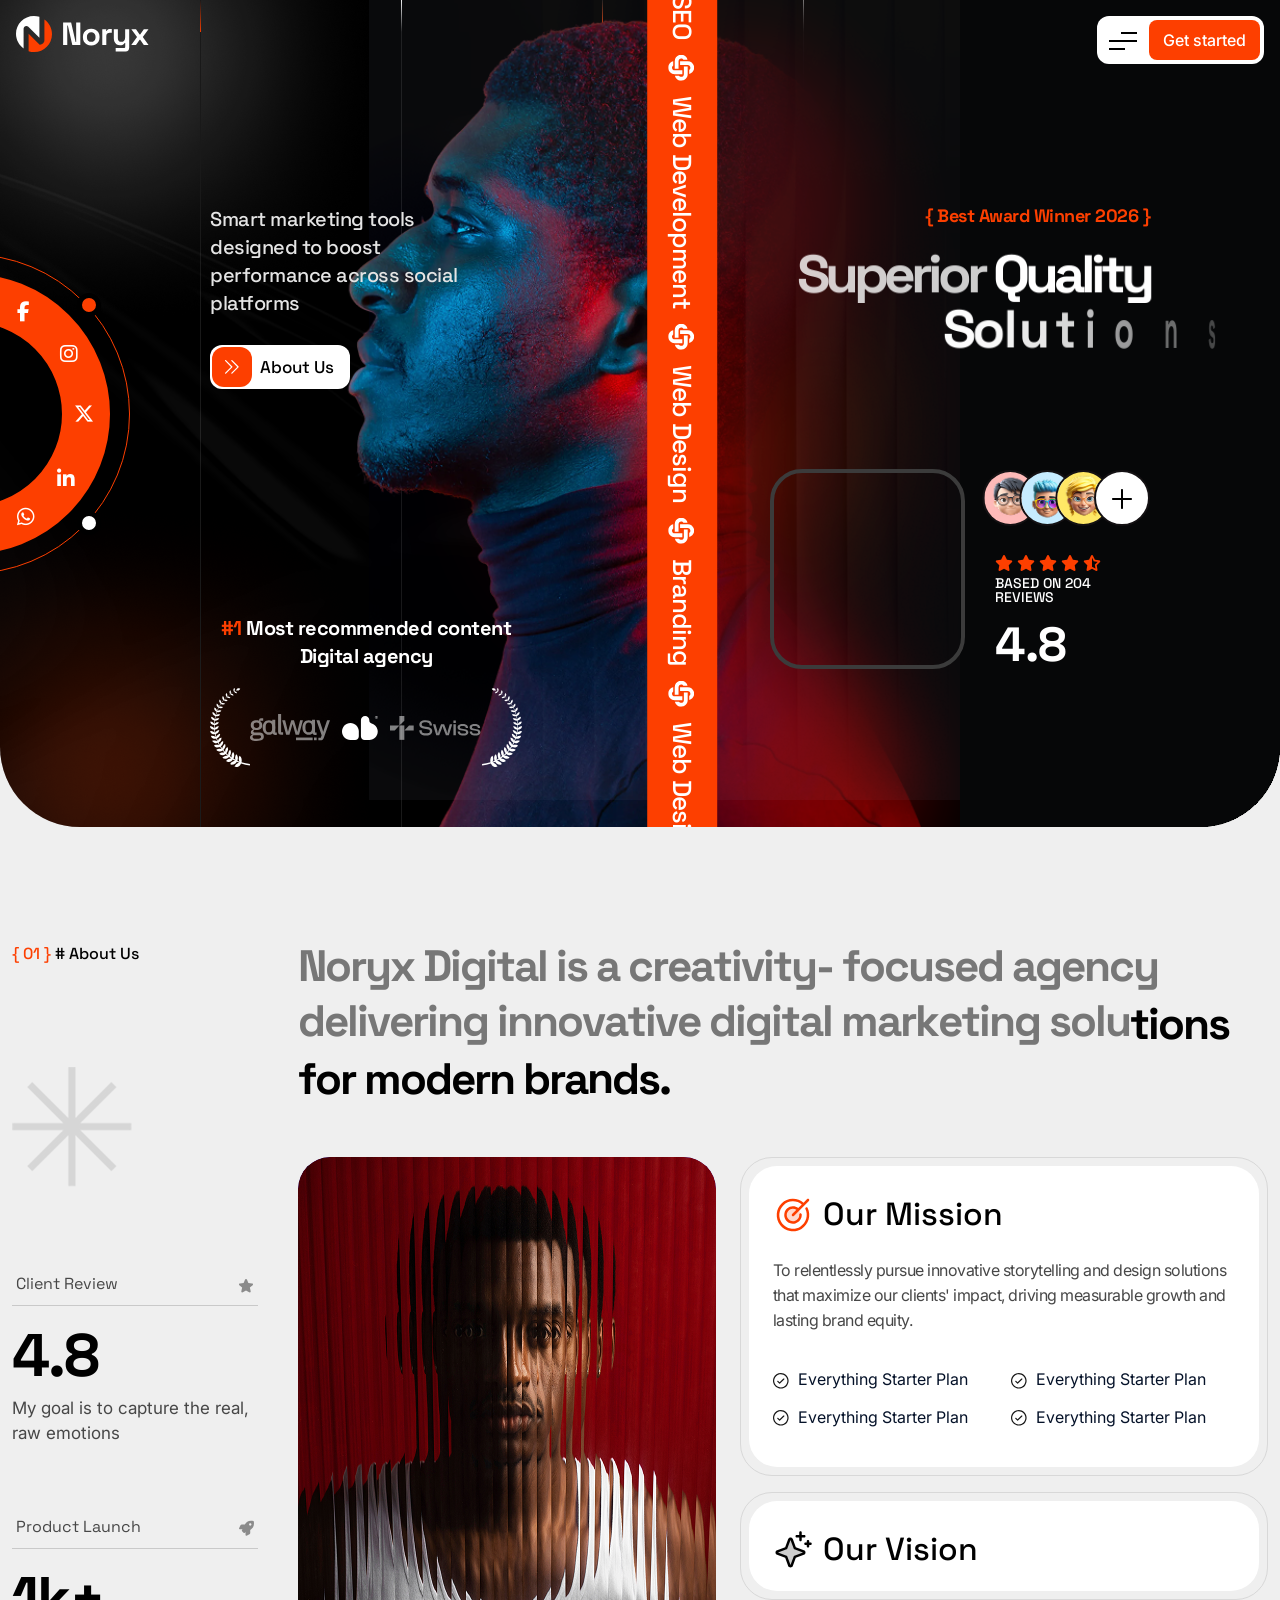
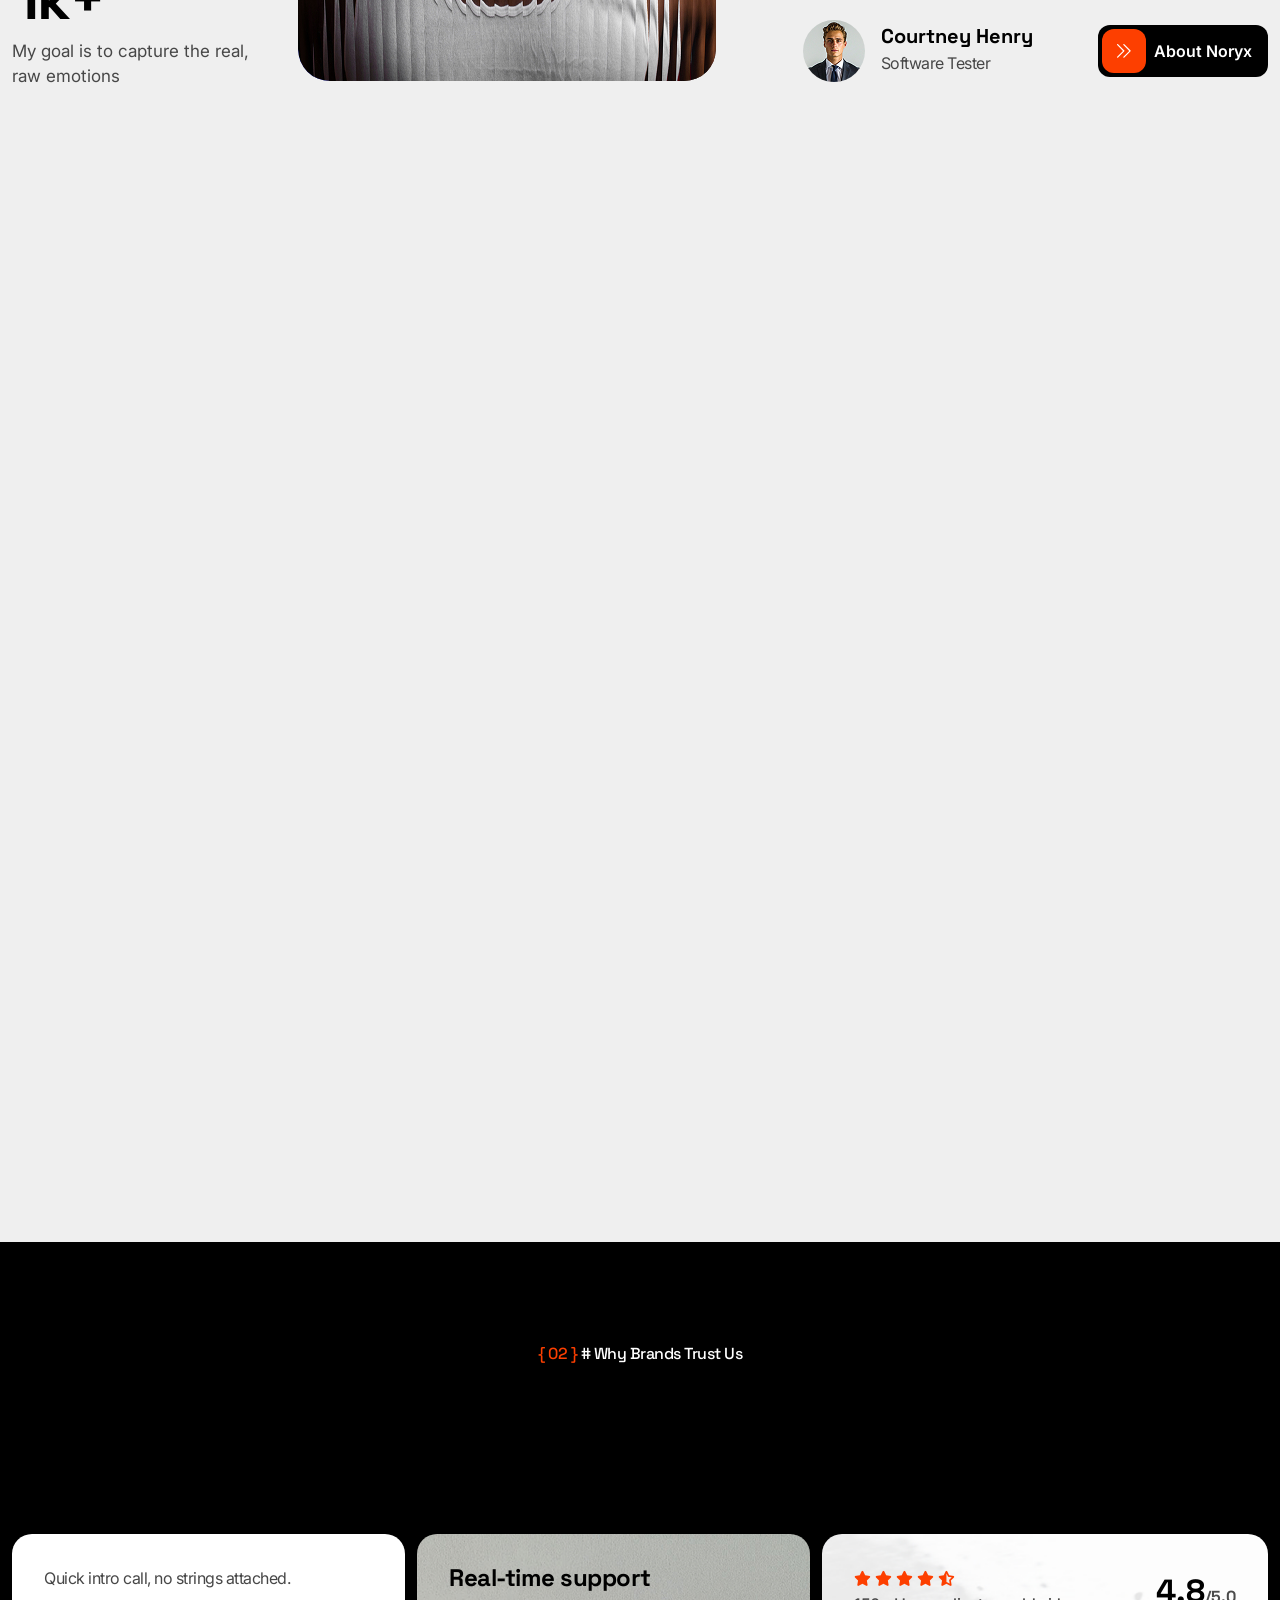
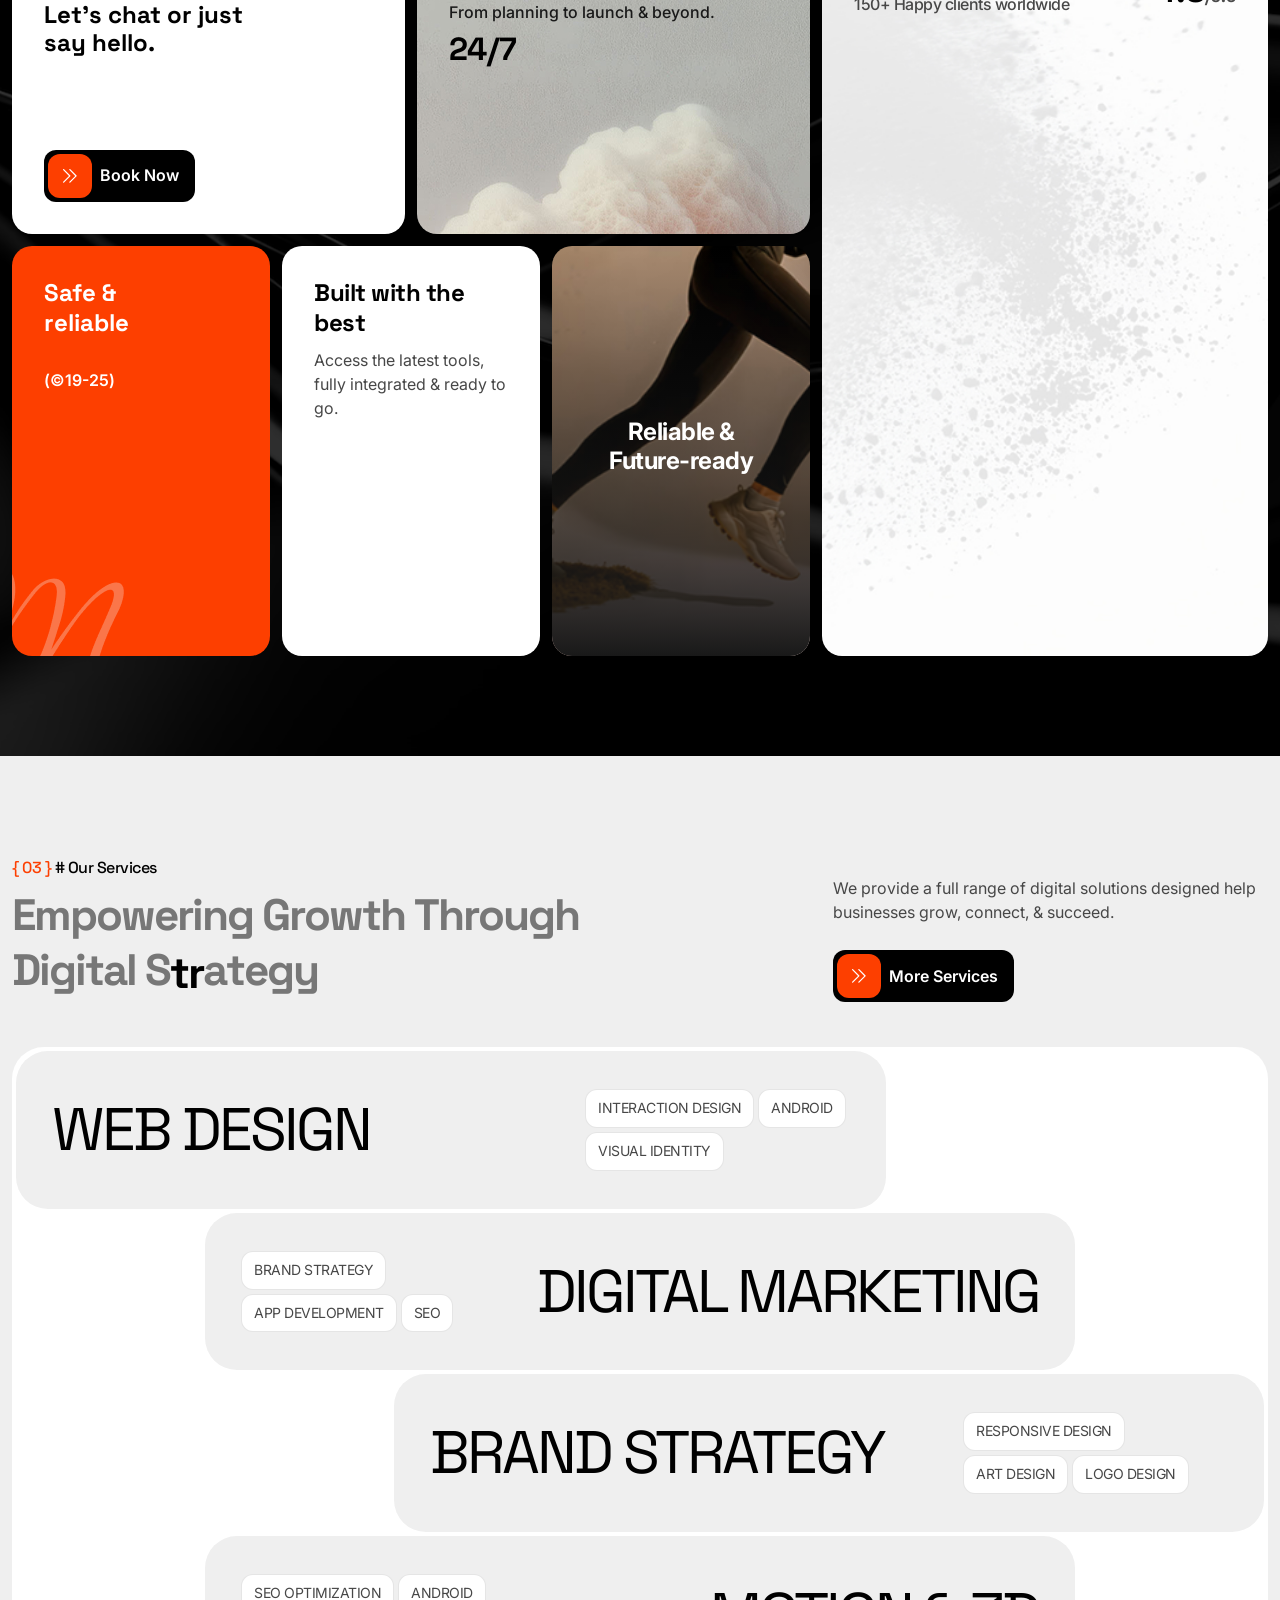
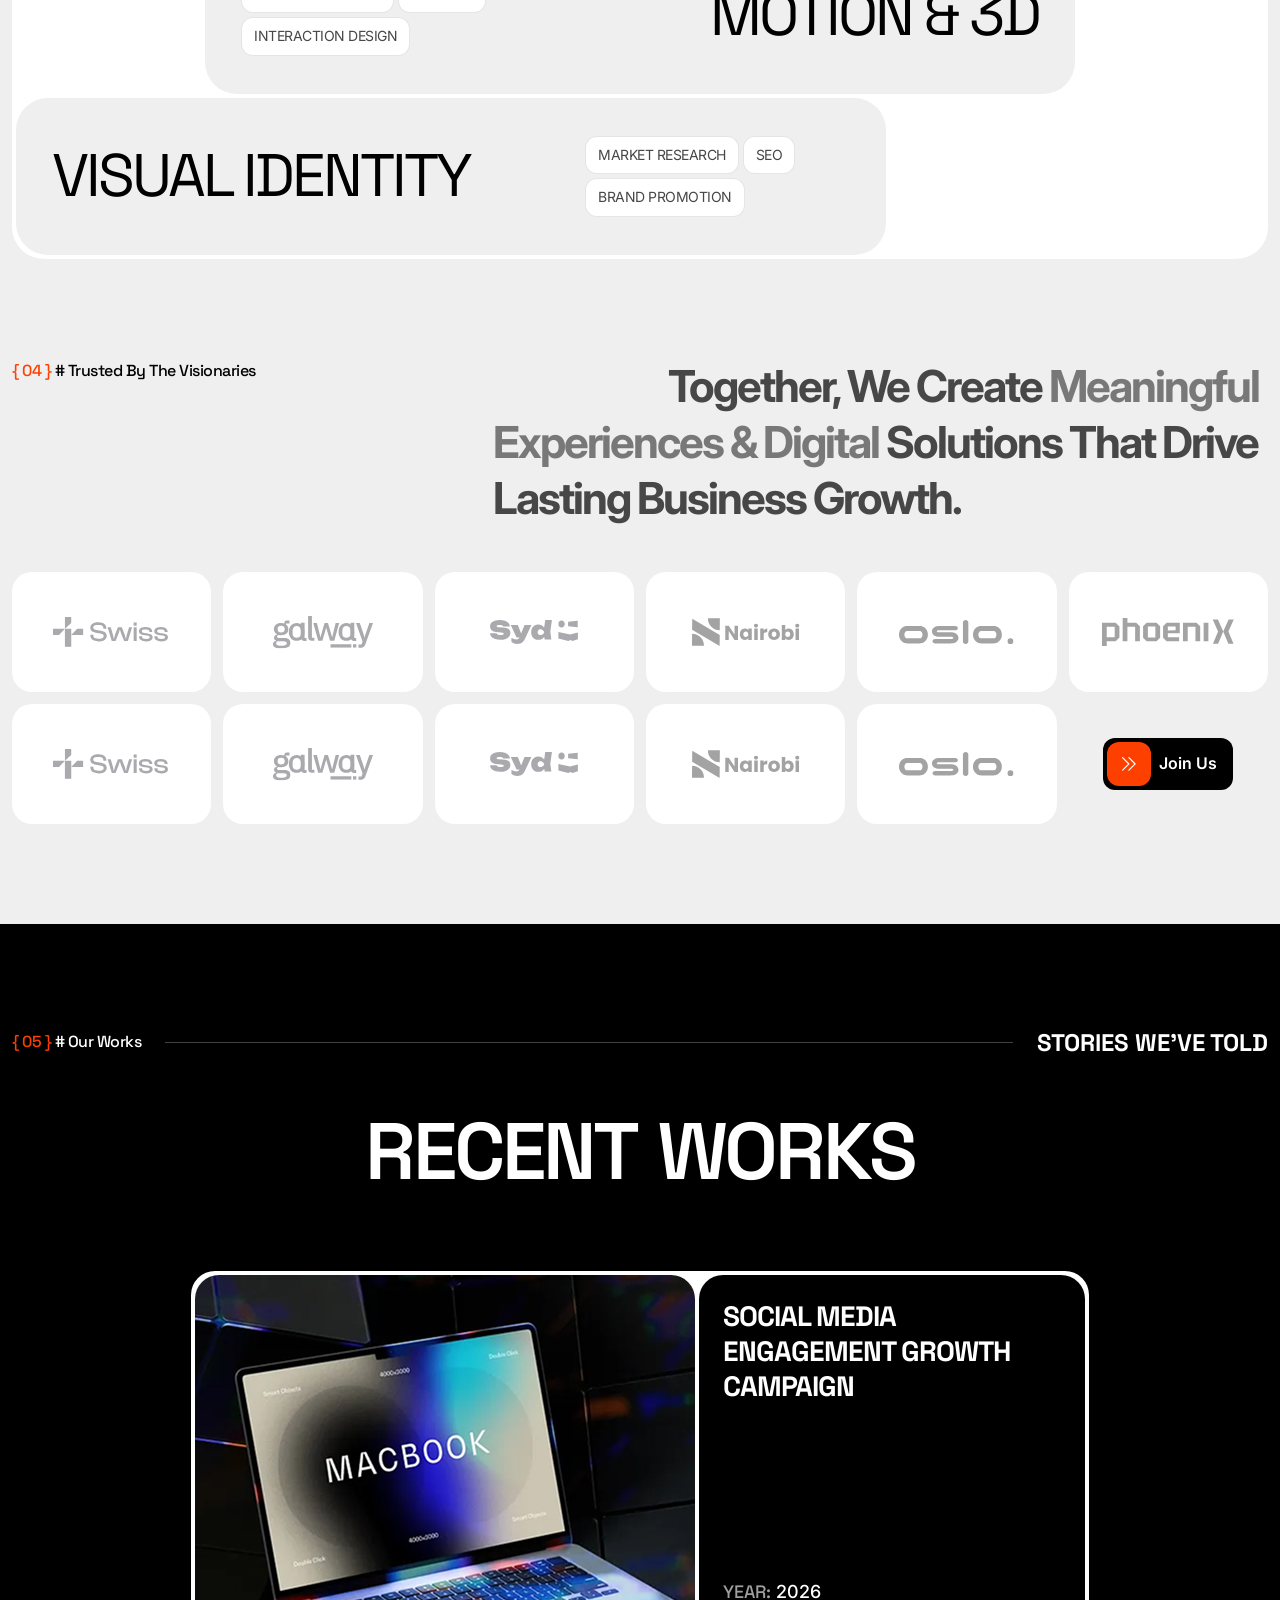
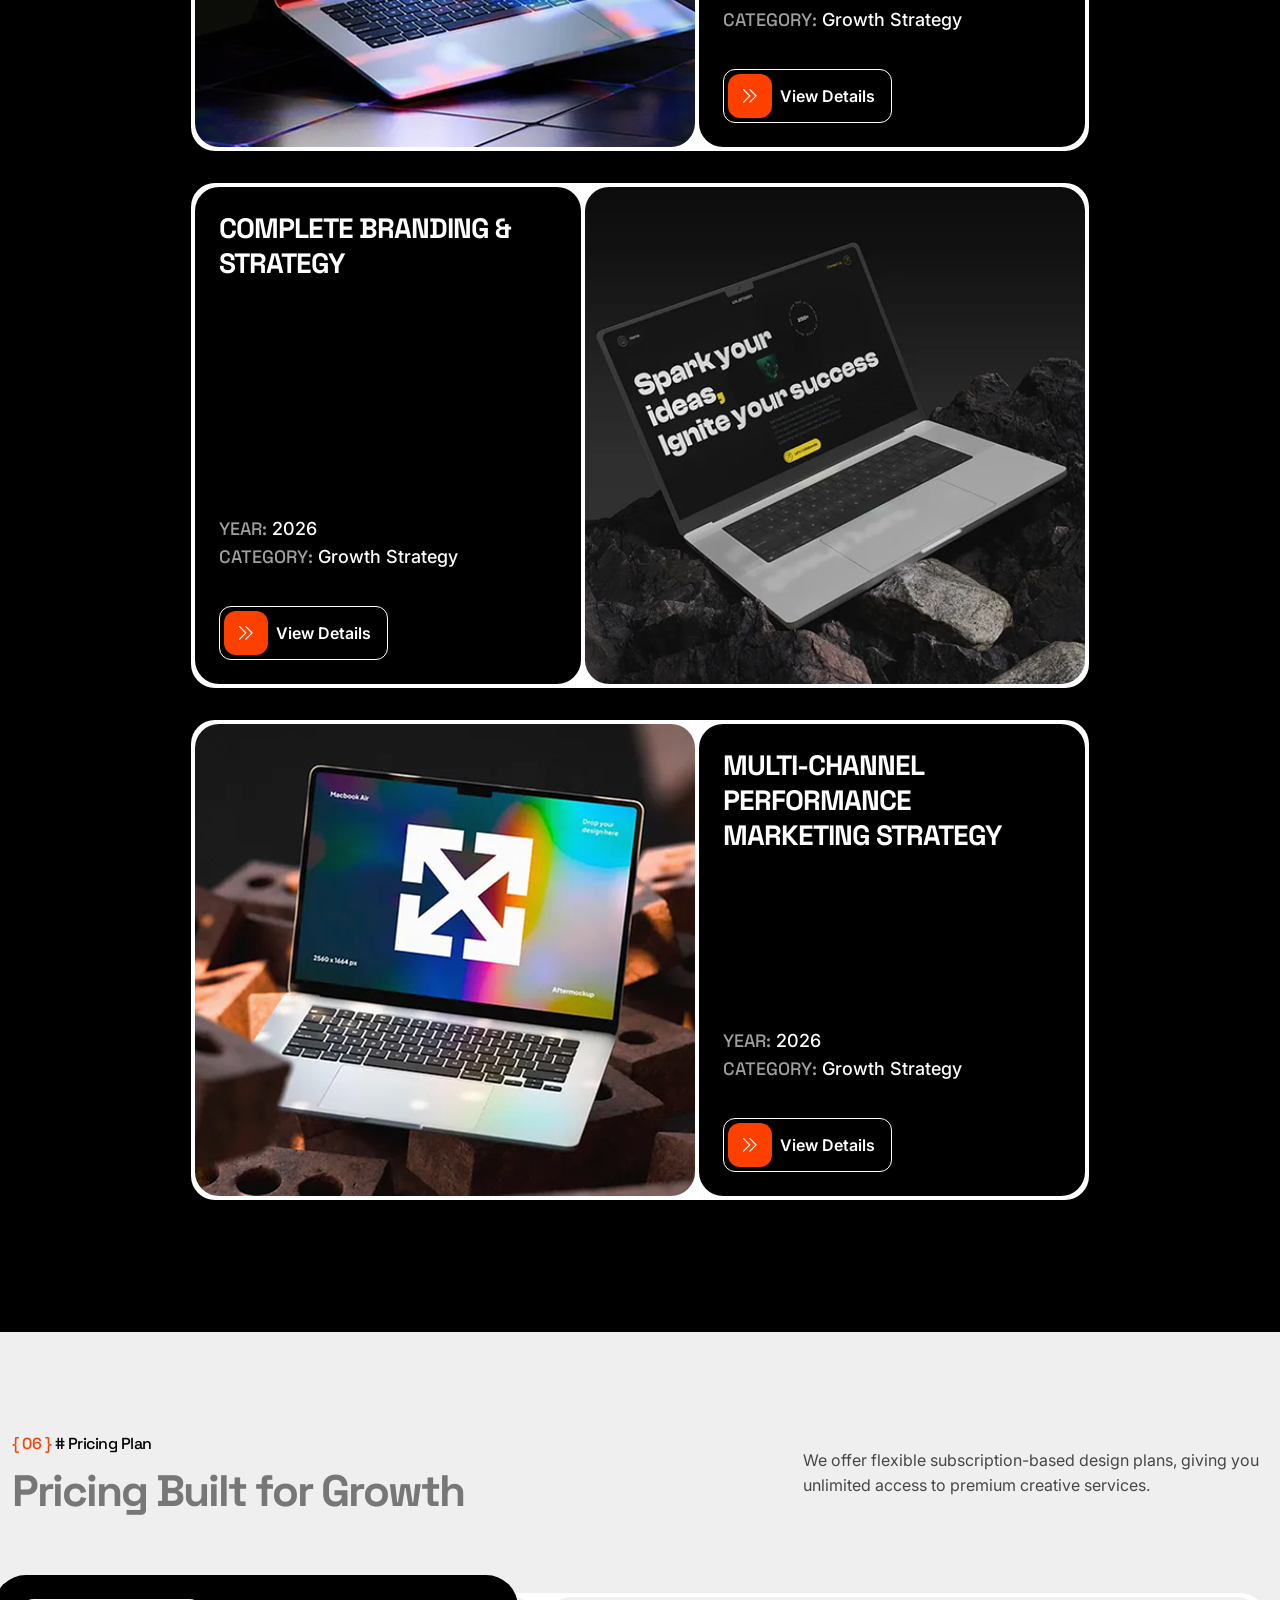
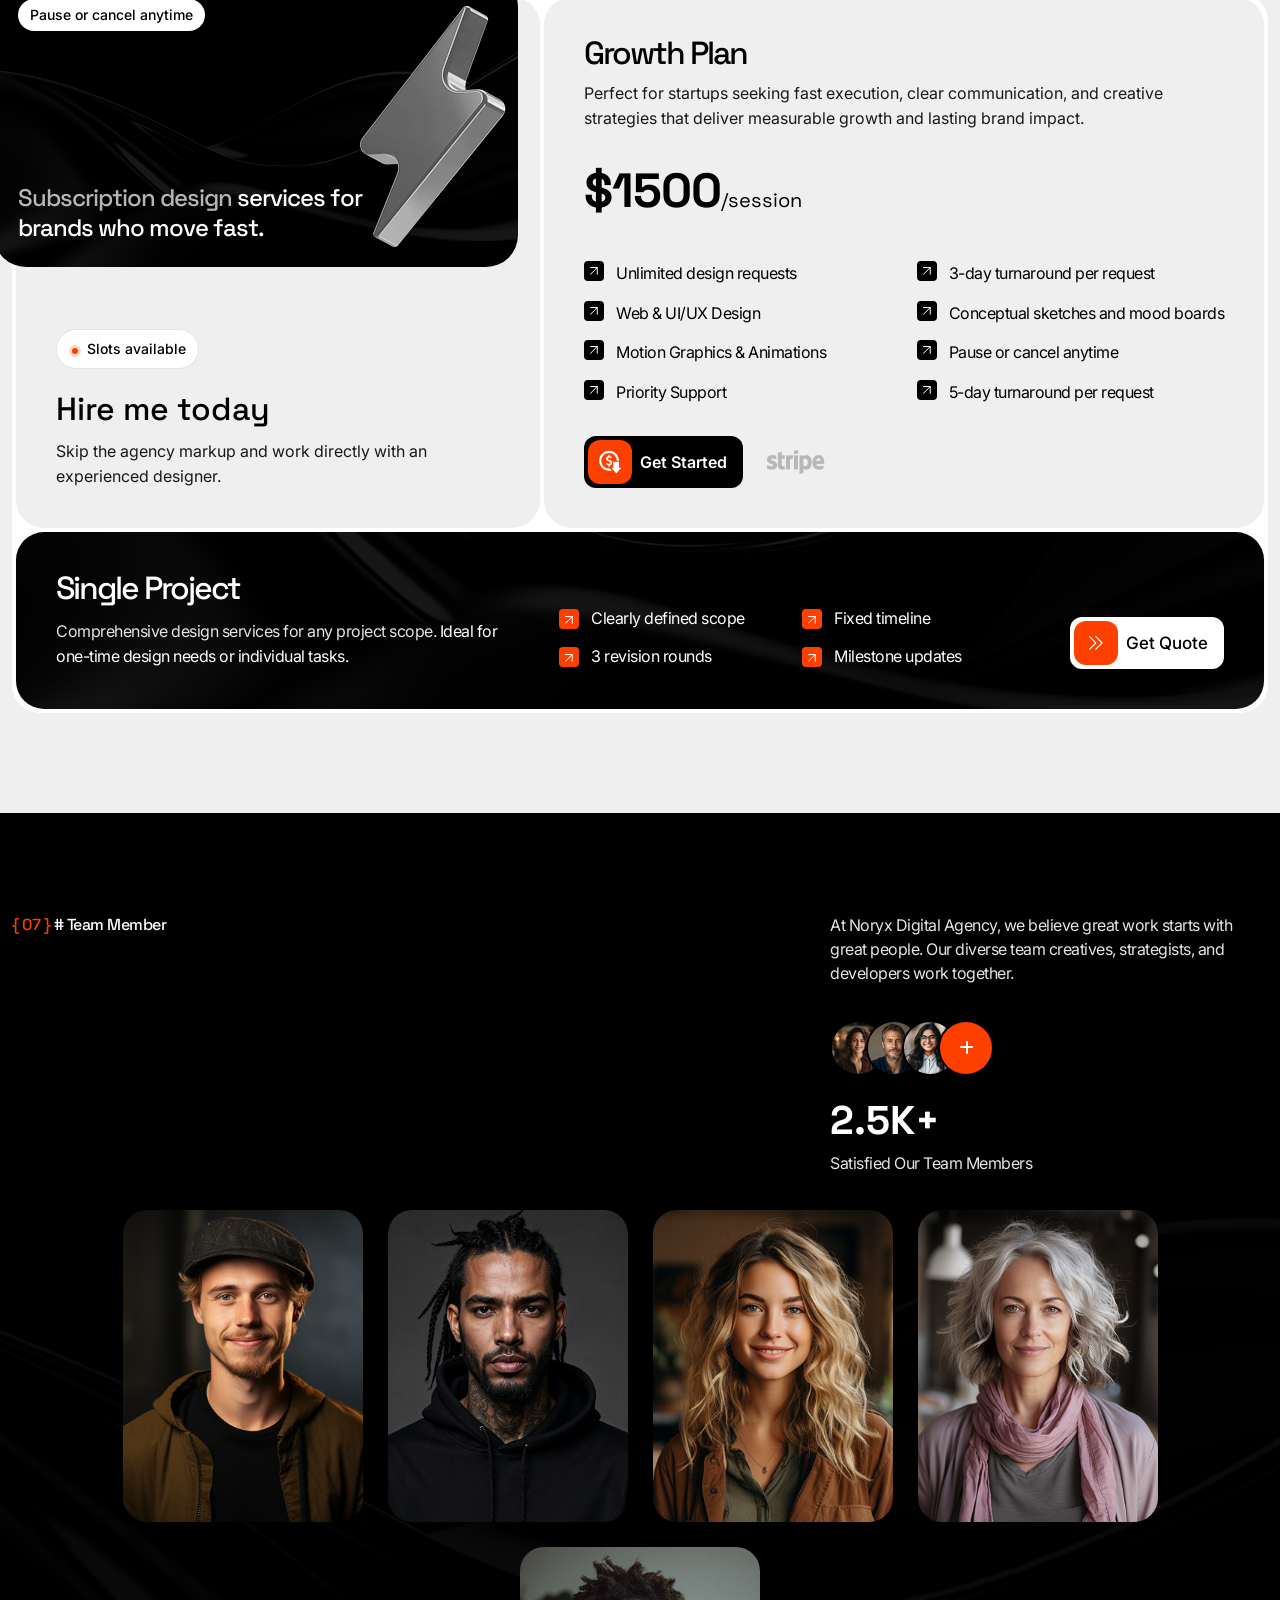
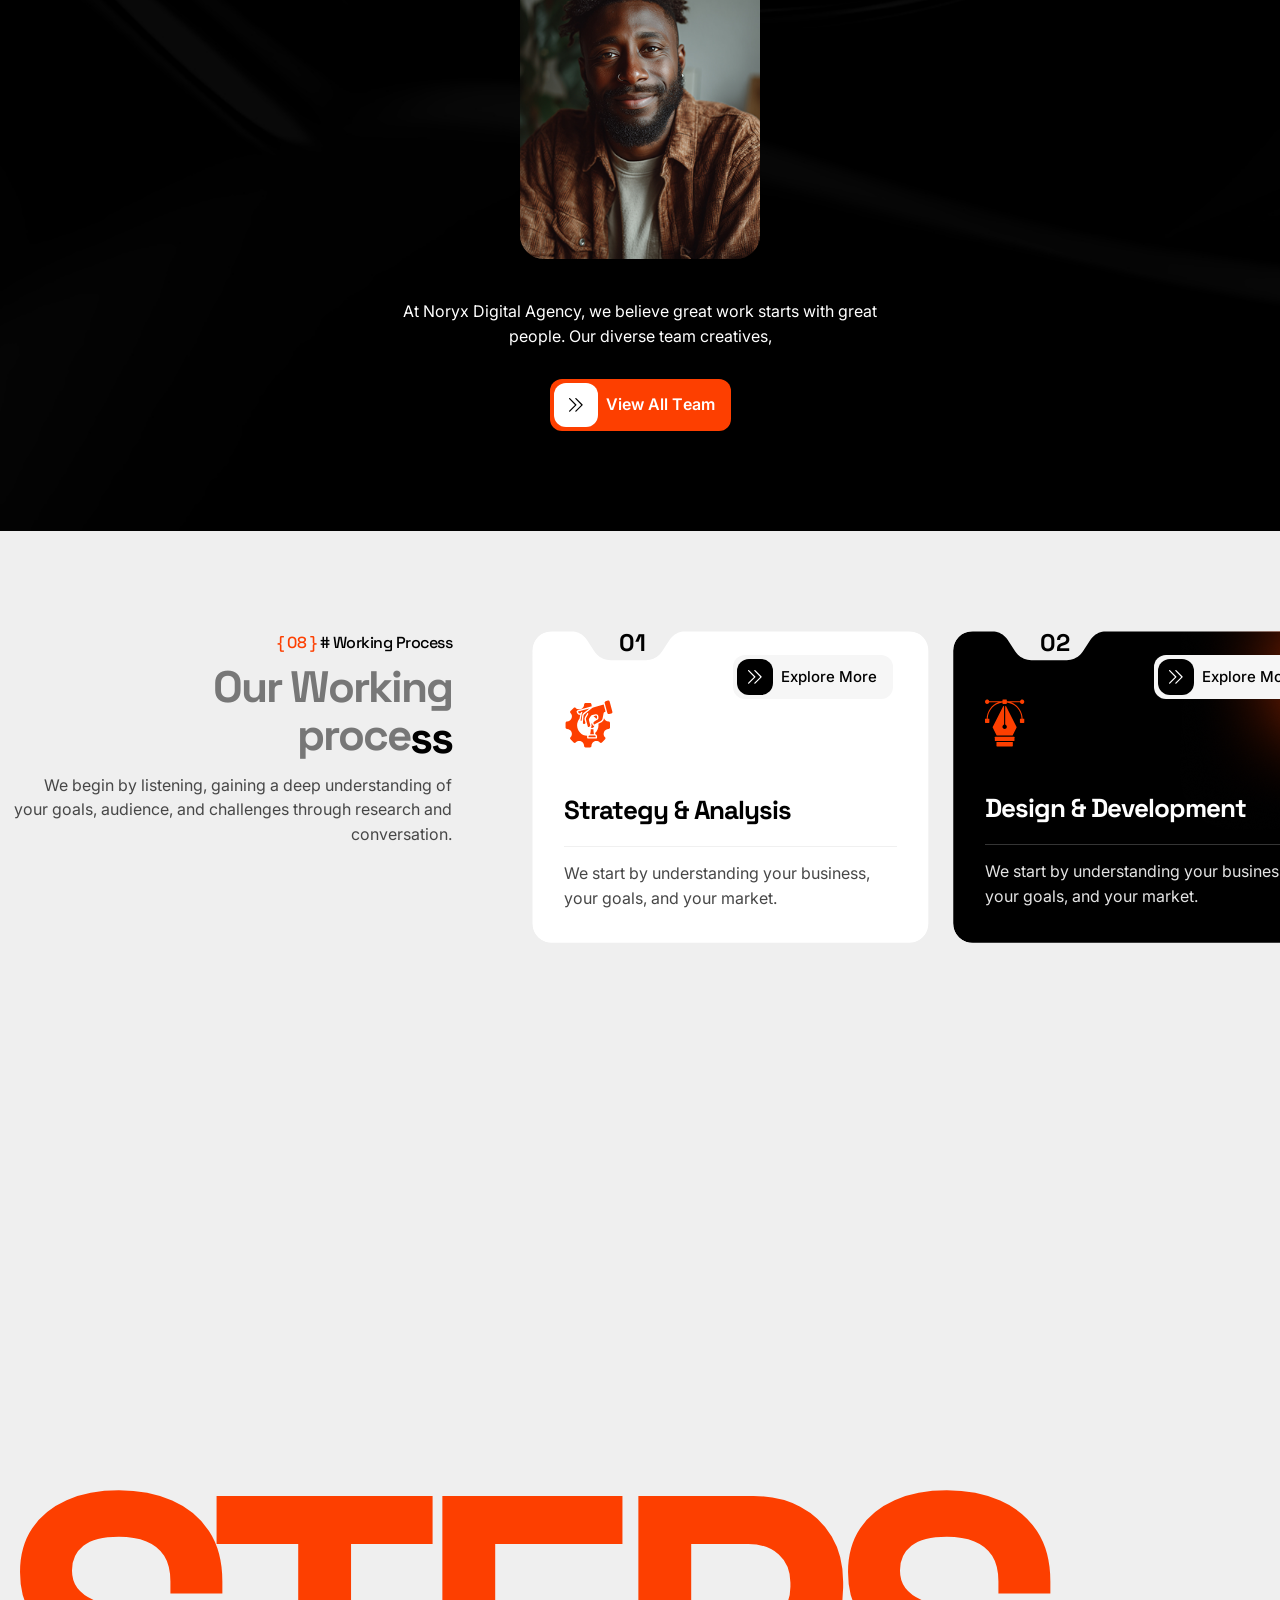
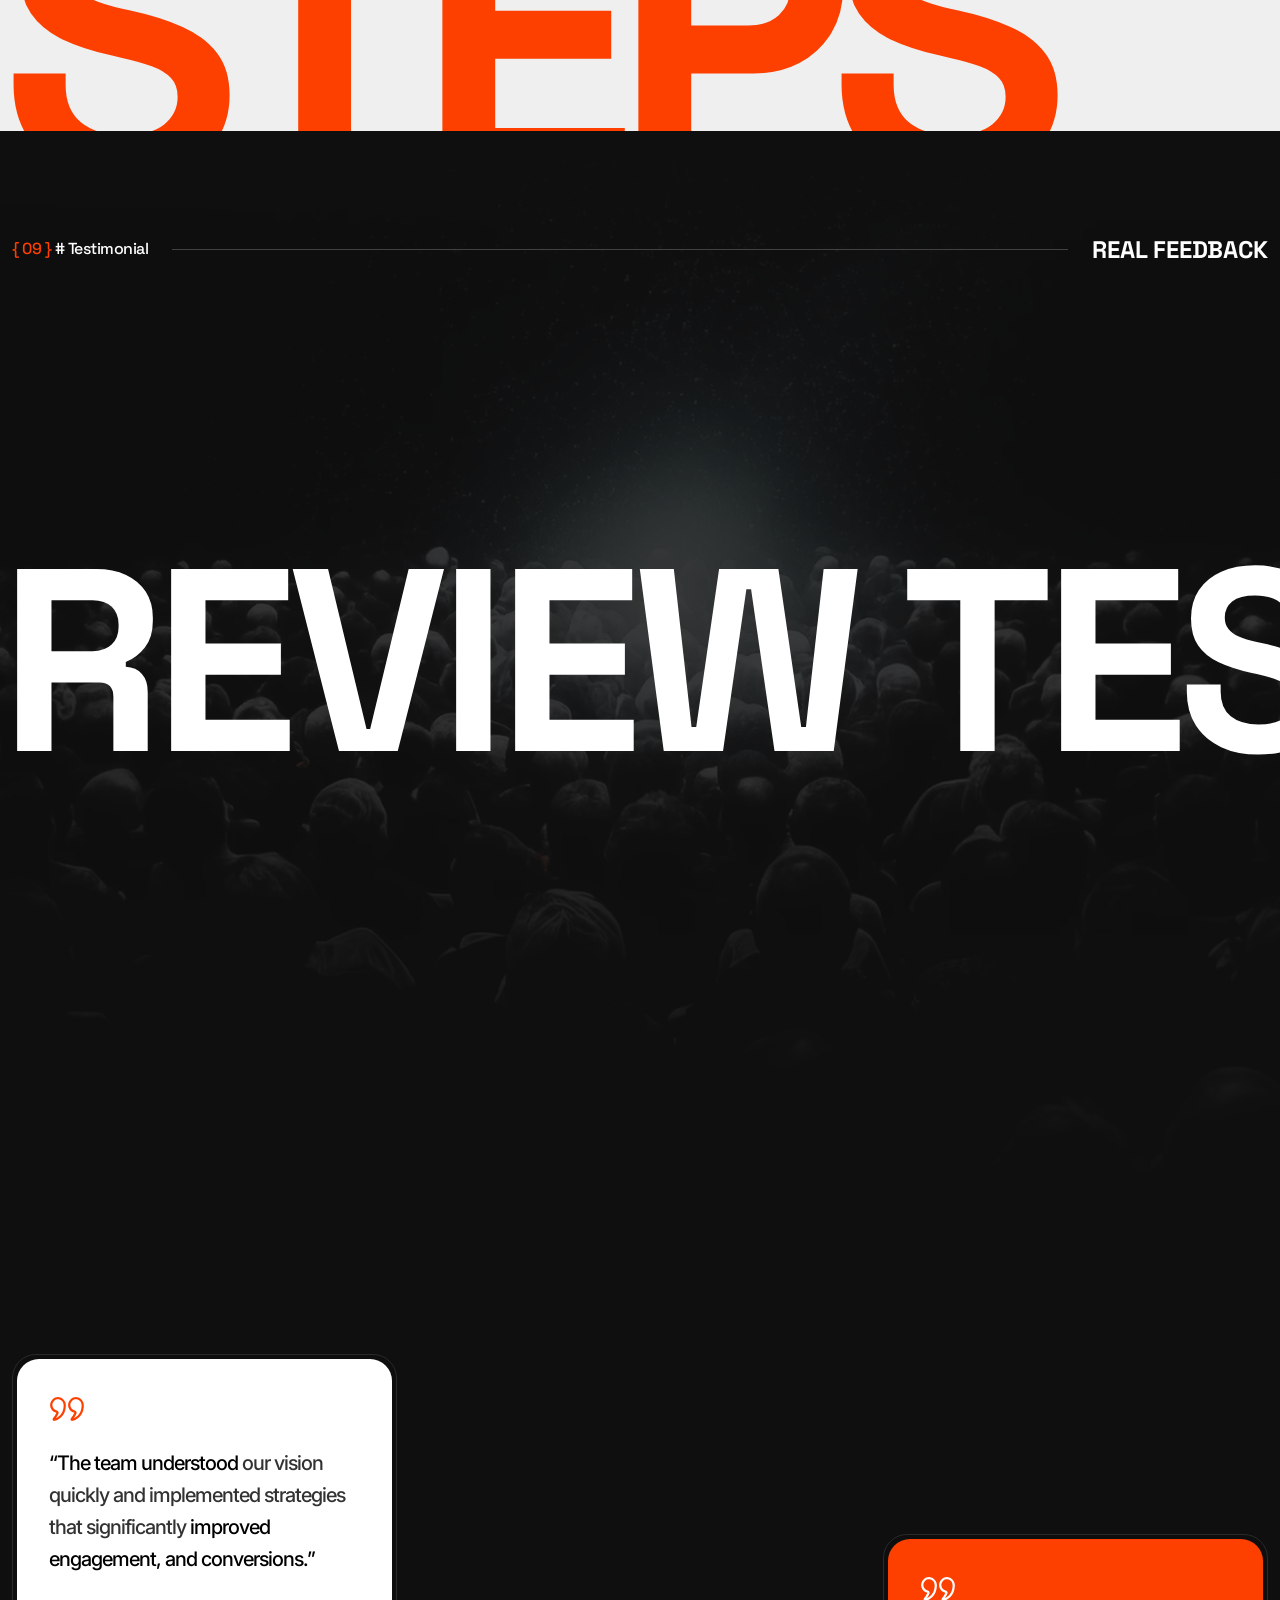
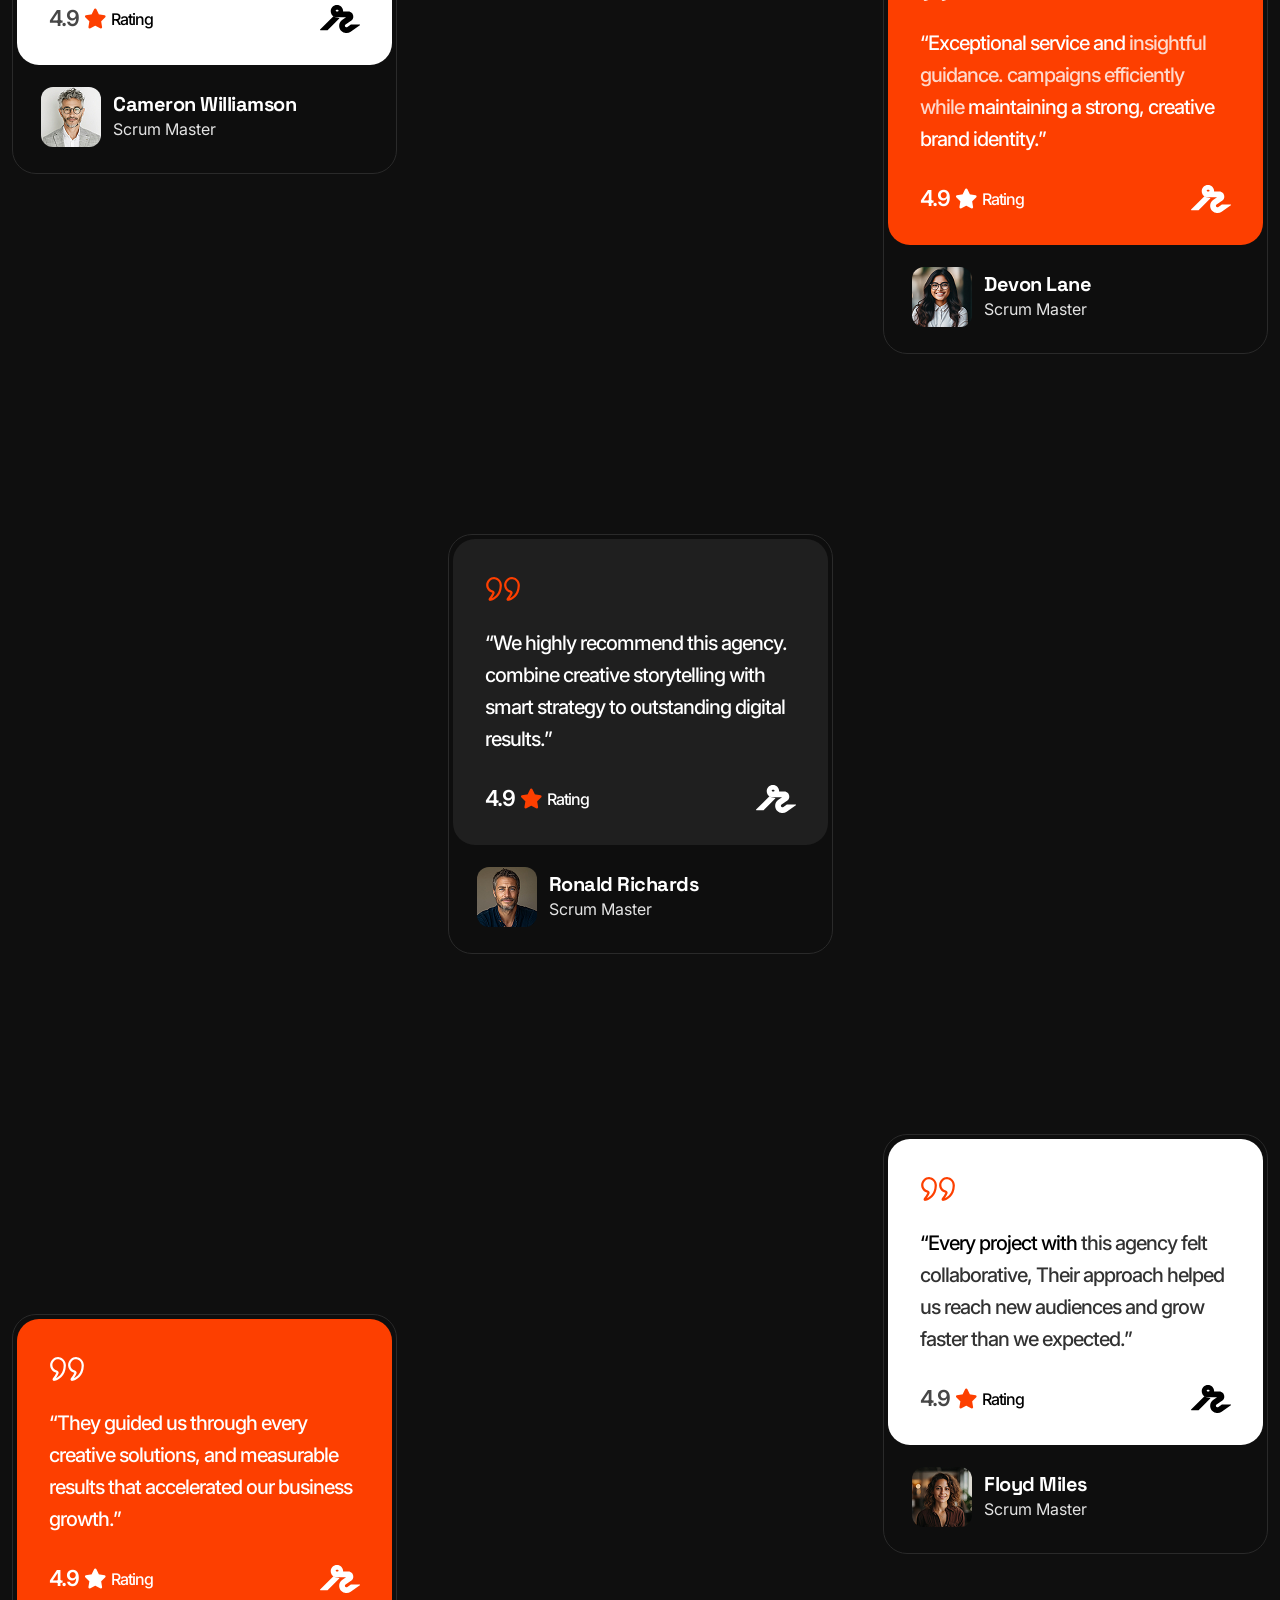
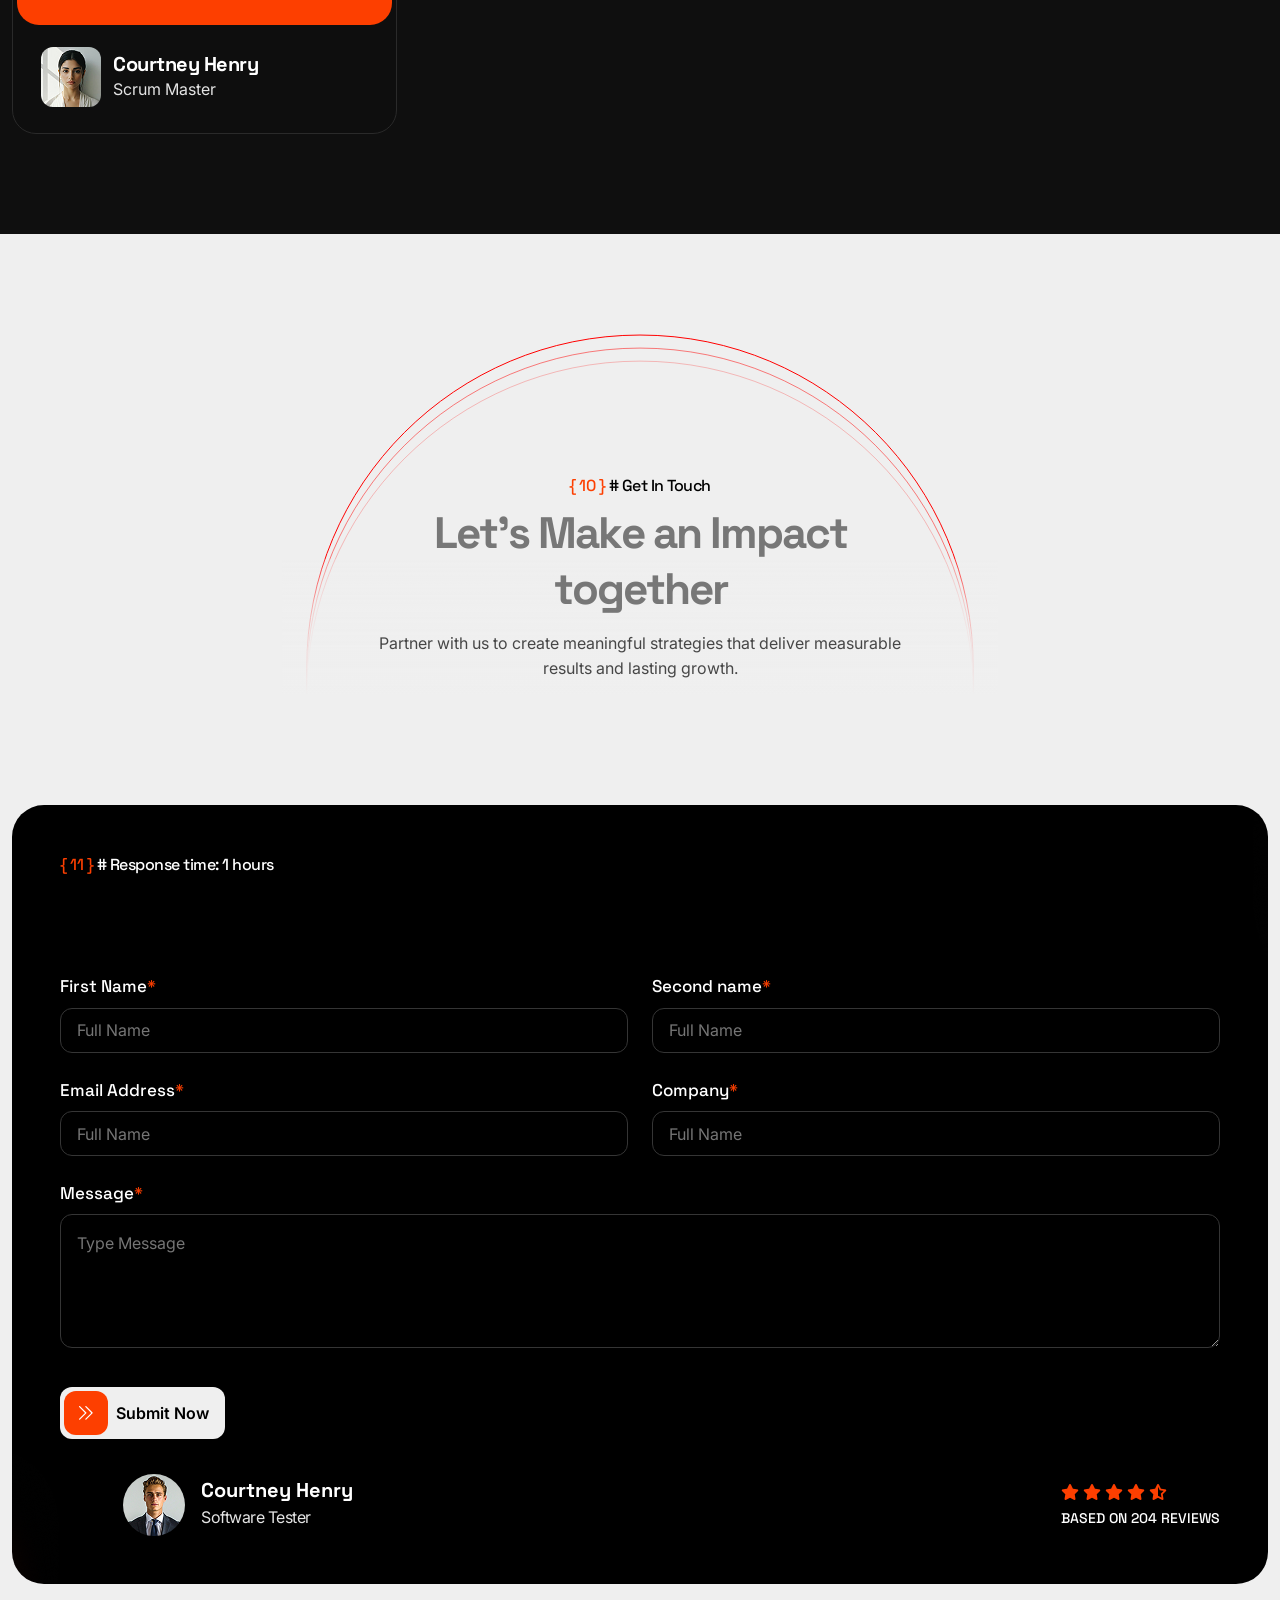
==== commit 87d34705: "100% 100%" ====
--- a/index.html
+++ b/index.html
@@ -29,7 +29,9 @@
   		</div>
   	</div>
   </div>
-
+  <div class="nx-up">
+  	<a href="#" class="nx-scrollup text-center"><i class="fa-solid fa-chevron-up"></i></a>
+  </div>
 <!-- Start of Header section
 	============================================= -->
 	<header id="nx-header" class="nx-header-section header_style_one txa_sticky_header">
@@ -38,7 +40,7 @@
 				<a href="#"><img src="assets/img/logo/logo1.svg" alt=""></a>
 			</div>
 			<div class="nx-hd-action d-flex align-items-center">
-				<div class="nx-ofcanvas-btn">
+				<div class="nx-ofcanvas-btn open_mobile_menu">
 					<svg width="28" height="18" viewBox="0 0 28 18" fill="none" xmlns="http://www.w3.org/2000/svg">
 						<line x1="12" y1="1" x2="28" y2="1" stroke="black" stroke-width="2"/>
 						<line y1="17" x2="16" y2="17" stroke="black" stroke-width="2"/>
@@ -51,6 +53,94 @@
 			</div>
 		</div>
 	</header>
+
+	<!-- Mobile-start -->
+	<div class="mobile_menu lenis lenis-smooth ofcanvas_sidebar position-relative">
+		<div class="mobile_menu_wrap">
+			<div class="mobile_menu_overlay open_mobile_menu"></div>
+			<div class="mobile_menu_content">
+				<div class="mobile_menu_close open_mobile_menu">
+					<i class="fas fa-times"></i>
+				</div>
+				<div class="m-brand-logo">
+					<img src="assets/img/logo/logo1.svg" alt="">
+				</div>
+				<div class="mobile-search-bar position-relative">
+					<form action="#">
+						<input type="text" name="search" placeholder="Keywords">
+						<button><i class="fas fa-search"></i></button>
+					</form>
+				</div>
+				<nav class="mobile-main-navigation  clearfix ul-li">
+					<ul id="m-main-nav" class="nav navbar-nav clearfix">
+						<li class="dropdown active">
+							<a href="!#">Home</a>
+							<ul class="dropdown-menu clearfix">
+								<li><a class="active" href="index.html">Home Page 1</a></li>
+								<li><a href="index-2.html">Home Page 2</a></li>
+								<li><a href="index-3.html">Home Page 3</a></li>
+								<li><a href="index-4.html">Home Page 4</a></li>
+								<li><a href="index-5.html">Home Page 5</a></li>
+								<li><a href="index-6.html">Home Page 6</a></li>
+								<li><a href="index-7.html">Home Page 7</a></li>
+							</ul>
+						</li>
+						<li><a href="about.html">Solutions</a></li>
+						<li><a href="about.html">About</a></li>
+						<li class="dropdown">
+							<a href="!#">Pages</a>
+							<ul class="dropdown-menu clearfix">
+								<li><a href="service.html">Services</a></li>
+								<li class="dropdown">
+									<a href="service-single.html">Services Details</a>
+									<ul class="dropdown-menu clearfix">
+										<li><a href="service-single.html">Construction </a></li>
+										<li><a href="service-single-2.html">Architect Design</a></li>
+										<li><a href="service-single-3.html">Interior Design</a></li>
+										<li><a href="service-single-4.html">3D Animation</a></li>
+										<li><a href="service-single-5.html">House Renovation</a></li>
+										<li><a href="service-single-6.html">Ideas & Inspiration</a></li>
+									</ul>
+								</li>
+								<li><a href="team.html">Team Page</a></li>
+								<li class="dropdown">
+									<a href="service-single.html">Blog</a>
+									<ul class="dropdown-menu clearfix">
+										<li><a href="service-single.html">Construction</a></li>
+										<li><a href="service-single-2.html">Architect Design</a></li>
+										<li><a href="service-single-3.html">Interior Design</a></li>
+										<li><a href="service-single-4.html">3D Animation</a></li>
+										<li><a href="service-single-5.html">House Renovation</a></li>
+										<li><a href="service-single-6.html">Ideas & Inspiration</a></li>
+									</ul>
+								</li>
+								<li><a href="faq.html">FAQ Page</a></li>
+								<li><a href="pricing.html">Pricing Page</a></li>
+								<li><a href="testimonial.html">Testimonial Page</a></li>
+								<li><a href="contact.html">Contact Page</a></li>
+								<li><a href="booking.html">Booking Page</a></li>
+							</ul>
+						</li>
+						<li class="dropdown">
+							<a href="!#">Shop</a>
+							<ul class="dropdown-menu clearfix"> 
+								<li><a href="shop.html">Shop Page </a></li>
+								<li><a href="shop-single.html">Shop Details</a></li>
+							</ul>
+						</li>
+						<li><a href="about.html">Contact</a></li>
+					</ul>
+				</nav>
+				<div class="ptx-mobile-header-social text-center">
+					<a href="#"> <i class="fab fa-instagram"></i></a>
+					<a href="#"> <i class="fab fa-linkedin-in"></i></a>
+					<a href="#"> <i class="fab fa-facebook"></i></a>
+					<a href="#"> <i class="fab fa-youtube"></i></a>
+				</div>
+			</div>
+		</div>
+		<!-- /Mobile-Menu -->
+	</div>
 <!-- Start of Header section
 	============================================= -->
 
--- a/assets/css/style.css
+++ b/assets/css/style.css
@@ -20,11 +20,77 @@
   --nx-body-font: "Inter", sans-serif;
   --nx-font1: "Squada One", sans-serif;
   --nx-prime-c: #FD3F00;
+  --nx-prime-c2: #B019D6;
   --cube-1: cubic-bezier(0.55, 0.085, 0, 0.99);
   --cube-2: all .25s cubic-bezier(.645,.045,.355,1);
   --cube-3: cubic-bezier(0.25, 1, 0.5, 1);
 }
 
+@-webkit-keyframes borderpls {
+  0% {
+    -webkit-box-shadow: 0 0 0 0 #B019D6;
+    box-shadow: 0 0 0 0 #B019D6;
+  }
+  70% {
+    -webkit-box-shadow: 0 0 0 10px #B019D6;
+    box-shadow: 0 0 0 10px #B019D6;
+    opacity: 0;
+  }
+  to {
+    -webkit-box-shadow: 0 0 0 0 #B019D6;
+    box-shadow: 0 0 0 0 #B019D6;
+    opacity: 0;
+  }
+}
+
+@keyframes borderpls {
+  0% {
+    -webkit-box-shadow: 0 0 0 0 #B019D6;
+    box-shadow: 0 0 0 0 #B019D6;
+  }
+  70% {
+    -webkit-box-shadow: 0 0 0 10px #B019D6;
+    box-shadow: 0 0 0 10px #B019D6;
+    opacity: 0;
+  }
+  to {
+    -webkit-box-shadow: 0 0 0 0 #B019D6;
+    box-shadow: 0 0 0 0 #B019D6;
+    opacity: 0;
+  }
+}
+@-webkit-keyframes borderpls2 {
+  0% {
+    -webkit-box-shadow: 0 0 0 0 #FD3F00;
+    box-shadow: 0 0 0 0 #FD3F00;
+  }
+  70% {
+    -webkit-box-shadow: 0 0 0 10px #FD3F00;
+    box-shadow: 0 0 0 10px #FD3F00;
+    opacity: 0;
+  }
+  to {
+    -webkit-box-shadow: 0 0 0 0 #FD3F00;
+    box-shadow: 0 0 0 0 #FD3F00;
+    opacity: 0;
+  }
+}
+@keyframes borderpls2 {
+  0% {
+    -webkit-box-shadow: 0 0 0 0 #FD3F00;
+    box-shadow: 0 0 0 0 #FD3F00;
+  }
+  70% {
+    -webkit-box-shadow: 0 0 0 10px #FD3F00;
+    box-shadow: 0 0 0 10px #FD3F00;
+    opacity: 0;
+  }
+  to {
+    -webkit-box-shadow: 0 0 0 0 #FD3F00;
+    box-shadow: 0 0 0 0 #FD3F00;
+    opacity: 0;
+  }
+}
 .nx-header-section {
   top: 0;
   left: 0;
@@ -73,13 +139,22 @@
   padding-top: 20px;
 }
 .nx-header-section:is(.header_style_two) .nx-header-content .hd-hire {
-  color: #fff;
-  font-size: 17px;
-  font-weight: 500;
+  z-index: 1;
+  height: 46px;
+  width: 405px;
+  margin-top: -8px;
+}
+@media only screen and (min-width: 992px) and (max-width: 1199px), only screen and (min-width: 768px) and (max-width: 991px), only screen and (min-width: 576px) and (max-width: 767px), only screen and (min-width: 481px) and (max-width: 575px), (max-width: 480px) {
+  .nx-header-section:is(.header_style_two) .nx-header-content .hd-hire {
+    display: none;
+  }
+}
+.nx-header-section:is(.header_style_two) .nx-header-content .hd-hire a {
+  color: #000000;
   padding-left: 20px;
   position: relative;
 }
-.nx-header-section:is(.header_style_two) .nx-header-content .hd-hire:before {
+.nx-header-section:is(.header_style_two) .nx-header-content .hd-hire a:before, .nx-header-section:is(.header_style_two) .nx-header-content .hd-hire a:after {
   left: 0;
   top: 6px;
   width: 10px;
@@ -89,8 +164,18 @@
   position: absolute;
   background-color: var(--nx-prime-c);
 }
+.nx-header-section:is(.header_style_two) .nx-header-content .hd-hire a:after {
+  -webkit-animation: borderpls2 1.5s infinite cubic-bezier(0.4, 0, 1, 1) both;
+          animation: borderpls2 1.5s infinite cubic-bezier(0.4, 0, 1, 1) both;
+}
+.nx-header-section:is(.header_style_two) .nx-header-content .hd-hire .hd-shape {
+  top: -8px;
+  left: 15px;
+  z-index: -1;
+}
 .nx-header-section:is(.header_style_two) .nx-header-content .nx-ofcanvas-btn {
   gap: 12px;
+  cursor: pointer;
   padding-top: 15px;
 }
 .nx-header-section:is(.header_style_two) .nx-header-content .nx-ofcanvas-btn span {
@@ -113,6 +198,374 @@
           justify-content: center;
   background-color: var(--nx-prime-c);
 }
+.nx-header-section:is(.header_style_two):is(.ver_2) .nx-header-content {
+  max-width: 1750px;
+}
+.nx-header-section:is(.header_style_two):is(.ver_2) .nx-header-content .brand-logo {
+  padding-top: 0;
+}
+.nx-header-section:is(.header_style_two):is(.ver_2) .nx-header-content .hd-hire {
+  z-index: 1;
+  height: 46px;
+  width: 405px;
+  margin-top: -8px;
+}
+.nx-header-section:is(.header_style_two):is(.ver_2) .nx-header-content .hd-hire:before {
+  display: none;
+}
+.nx-header-section:is(.header_style_two):is(.ver_2) .nx-header-content .hd-hire a {
+  color: #fff;
+  padding-left: 20px;
+  position: relative;
+}
+.nx-header-section:is(.header_style_two):is(.ver_2) .nx-header-content .hd-hire a:before, .nx-header-section:is(.header_style_two):is(.ver_2) .nx-header-content .hd-hire a:after {
+  left: 0;
+  top: 6px;
+  width: 10px;
+  content: "";
+  height: 10px;
+  border-radius: 100%;
+  position: absolute;
+  background-color: var(--nx-prime-c2);
+}
+.nx-header-section:is(.header_style_two):is(.ver_2) .nx-header-content .hd-hire a:after {
+  -webkit-animation: borderpls 1.5s infinite cubic-bezier(0.4, 0, 1, 1) both;
+          animation: borderpls 1.5s infinite cubic-bezier(0.4, 0, 1, 1) both;
+}
+.nx-header-section:is(.header_style_two):is(.ver_2) .nx-header-content .hd-hire .hd-shape {
+  top: -8px;
+  left: 15px;
+  z-index: -1;
+}
+.nx-header-section:is(.header_style_two):is(.ver_2) .nx-header-content .nx-hd-action {
+  gap: 12px;
+  border-radius: 12px;
+  margin-top: 20px;
+  background-color: #000;
+  padding: 4px 4px 4px 12px;
+}
+@media (max-width: 480px) {
+  .nx-header-section:is(.header_style_two):is(.ver_2) .nx-header-content .nx-hd-action {
+    padding: 10px;
+  }
+}
+.nx-header-section:is(.header_style_two):is(.ver_2) .nx-header-content .nx-hd-action .nx-ofcanvas-btn {
+  padding-top: 0;
+  cursor: pointer;
+}
+@media (max-width: 480px) {
+  .nx-header-section:is(.header_style_two):is(.ver_2) .nx-header-content .nx-hd-action .cta-btn {
+    display: none;
+  }
+}
+.nx-header-section:is(.header_style_two):is(.ver_2) .nx-header-content .nx-hd-action .cta-btn a {
+  color: #fff;
+  line-height: 1;
+  font-weight: 500;
+  border-radius: 8px;
+  padding: 12px 14px;
+  font-family: var(--nx-heading);
+  background: -webkit-gradient(linear, left bottom, left top, color-stop(-75.69%, #5C3FE9), to(#B019D6));
+  background: linear-gradient(360deg, #5C3FE9 -75.69%, #B019D6 100%);
+}
+
+/*// Mobile Menu style*/
+/*----------------------------------------------------*/
+.mobile_logo {
+  top: 10px;
+  left: 15px;
+  display: none;
+  position: absolute;
+}
+
+.mobile_menu_content {
+  top: 0px;
+  bottom: 0;
+  left: -100%;
+  height: 100vh;
+  z-index: 101;
+  position: fixed;
+  width: 100%;
+  max-width: 500px;
+  overflow-y: scroll;
+  background-color: #0f0d0d;
+  padding: 20px 20px 35px 20px;
+  -webkit-box-shadow: 0px 3px 5px rgba(100, 100, 100, 0.19);
+          box-shadow: 0px 3px 5px rgba(100, 100, 100, 0.19);
+  -webkit-transition: all 0.5s ease-in;
+  transition: all 0.5s ease-in;
+}
+.mobile_menu_content::-webkit-scrollbar {
+  width: 6px;
+}
+.mobile_menu_content::-webkit-scrollbar-track {
+  -webkit-box-shadow: inset 0 0 6px rgba(0, 0, 0, 0.3);
+          box-shadow: inset 0 0 6px rgba(0, 0, 0, 0.3);
+}
+.mobile_menu_content::-webkit-scrollbar-thumb {
+  outline: none;
+  border-radius: 0px;
+  background: #000;
+  background-size: 200%, 1px;
+}
+.mobile_menu_content .mobile-main-navigation {
+  width: 100%;
+}
+.mobile_menu_content .mobile-main-navigation .navbar-nav {
+  width: 100%;
+}
+.mobile_menu_content .dropdown:after {
+  display: none;
+}
+.mobile_menu_content .navbar-nav .dropdown-menu {
+  position: static !important;
+  -webkit-transform: none !important;
+          transform: none !important;
+}
+.mobile_menu_content .mobile-main-navigation .navbar-nav li {
+  padding: 0;
+  width: 100%;
+  display: block;
+  -webkit-transition: 0.3s all ease-in-out;
+  transition: 0.3s all ease-in-out;
+  border-bottom: 1px solid rgba(255, 255, 255, 0.06);
+}
+.mobile_menu_content .mobile-main-navigation .navbar-nav li a {
+  padding: 0;
+  width: 100%;
+  color: #fff;
+  display: block;
+  font-weight: 500;
+  font-size: 18px;
+  text-transform: capitalize;
+  padding: 10px 30px 10px 0;
+}
+.mobile_menu_content .m-brand-logo {
+  width: 120px;
+  margin: 50px auto;
+}
+
+.mobile_menu_wrap.mobile_menu_on .mobile_menu_content {
+  left: 0px;
+  -webkit-transition: all 0.7s ease-out;
+  transition: all 0.7s ease-out;
+}
+
+.mobile_menu_overlay {
+  top: 0;
+  width: 100%;
+  height: 100%;
+  position: fixed;
+  z-index: 100;
+  right: 0%;
+  height: 120vh;
+  opacity: 0;
+  visibility: hidden;
+  background-color: rgba(0, 0, 0, 0.9);
+  -webkit-transition: all 0.5s ease-in-out;
+  transition: all 0.5s ease-in-out;
+}
+
+.mobile_menu_overlay_on {
+  overflow: hidden;
+}
+
+.mobile_menu_wrap.mobile_menu_on .mobile_menu_overlay {
+  opacity: 1;
+  visibility: visible;
+}
+
+.mobile_menu_button {
+  z-index: 5;
+  padding: 0;
+  border: none;
+  display: none;
+  font-size: 24px;
+  cursor: pointer;
+  line-height: 38px;
+  text-align: center;
+  background-color: transparent;
+}
+.mobile_menu_button span {
+  width: 30px;
+  height: 2px;
+  display: block;
+  margin-bottom: 5px;
+  background-color: #fff;
+}
+.mobile_menu_button span:nth-child(2) {
+  width: 25px;
+}
+.mobile_menu_button span:last-child {
+  width: 20px;
+  margin-bottom: 0;
+}
+@media only screen and (min-width: 768px) and (max-width: 991px), only screen and (min-width: 576px) and (max-width: 767px), only screen and (min-width: 481px) and (max-width: 575px) {
+  .mobile_menu_button {
+    display: block;
+  }
+}
+
+.mobile_menu .mobile-main-navigation .navbar-nav li a:after {
+  display: none;
+}
+.mobile_menu .mobile-main-navigation .dropdown > .dropdown-menu {
+  opacity: 1;
+  visibility: visible;
+}
+.mobile_menu .mobile_menu_content .mobile-main-navigation .navbar-nav li a {
+  font-size: 20px;
+  font-weight: 500;
+}
+.mobile_menu .mobile_menu_content .mobile-main-navigation .navbar-nav .dropdown-menu {
+  width: 100%;
+  border: none;
+  display: none;
+  -webkit-transition: none;
+  transition: none;
+  -webkit-box-shadow: none;
+          box-shadow: none;
+  margin-bottom: 15px;
+  background-color: transparent;
+}
+.mobile_menu .mobile_menu_content .mobile-main-navigation .navbar-nav .dropdown-menu li {
+  border: none;
+  line-height: 1;
+}
+.mobile_menu .mobile_menu_content .mobile-main-navigation .navbar-nav .dropdown-menu li:hover {
+  background-color: transparent;
+}
+.mobile_menu .mobile_menu_content .mobile-main-navigation .navbar-nav .dropdown-menu li a {
+  font-size: 18px;
+  font-weight: 500;
+  padding-left: 20px;
+  color: #fff !important;
+}
+.mobile_menu .mobile_menu_content .mobile-main-navigation .navbar-nav .dropdown-menu li a:hover {
+  color: var(--base-color);
+  background-color: transparent;
+}
+.mobile_menu .dropdown {
+  position: relative;
+}
+.mobile_menu .dropdown .dropdown-btn {
+  top: 4px;
+  right: 0;
+  width: 100%;
+  height: 40px;
+  display: -webkit-box;
+  display: -ms-flexbox;
+  display: flex;
+  color: #9397a7;
+  font-size: 16px;
+  cursor: pointer;
+  position: absolute;
+  border-radius: 5px;
+  -webkit-box-align: center;
+      -ms-flex-align: center;
+          align-items: center;
+  -webkit-box-pack: end;
+      -ms-flex-pack: end;
+          justify-content: end;
+}
+.mobile_menu .dropdown .dropdown-btn i {
+  width: 30px;
+  height: 30px;
+  display: -webkit-box;
+  display: -ms-flexbox;
+  display: flex;
+  -webkit-box-align: center;
+      -ms-flex-align: center;
+          align-items: center;
+  border-radius: 5px;
+  -webkit-box-pack: center;
+      -ms-flex-pack: center;
+          justify-content: center;
+  background-color: rgba(255, 255, 255, 0.08);
+}
+.mobile_menu .dropdown .dropdown-btn.toggle-open {
+  -webkit-transform: rotate(90deg);
+          transform: rotate(90deg);
+}
+.mobile_menu .mobile_menu_close {
+  top: 0px;
+  right: 0px;
+  width: 40px;
+  height: 40px;
+  display: -webkit-box;
+  display: -ms-flexbox;
+  display: flex;
+  cursor: pointer;
+  color: #d60606;
+  font-size: 20px;
+  position: absolute;
+  -webkit-box-align: center;
+      -ms-flex-align: center;
+          align-items: center;
+  -webkit-box-pack: center;
+      -ms-flex-pack: center;
+          justify-content: center;
+  background-color: rgba(255, 255, 255, 0.08);
+}
+.mobile_menu .mobile-search-bar {
+  overflow: hidden;
+  border-radius: 5px;
+  margin-bottom: 40px;
+}
+.mobile_menu .mobile-search-bar input {
+  color: #fff;
+  width: 100%;
+  height: 60px;
+  border: none;
+  font-size: 14px;
+  padding-left: 30px;
+  border-bottom: none;
+  border-radius: 30px;
+  background-color: #2d2d2d;
+}
+.mobile_menu .mobile-search-bar input::-webkit-input-placeholder {
+  color: #fff;
+  font-size: 16px;
+}
+.mobile_menu .mobile-search-bar input::-moz-placeholder {
+  color: #fff;
+  font-size: 16px;
+}
+.mobile_menu .mobile-search-bar input:-ms-input-placeholder {
+  color: #fff;
+  font-size: 16px;
+}
+.mobile_menu .mobile-search-bar input::-ms-input-placeholder {
+  color: #fff;
+  font-size: 16px;
+}
+.mobile_menu .mobile-search-bar input::placeholder {
+  color: #fff;
+  font-size: 16px;
+}
+.mobile_menu .mobile-search-bar button {
+  top: 5px;
+  padding: 0;
+  right: 10px;
+  color: #fff;
+  width: 50px;
+  height: 50px;
+  border: none;
+  position: absolute;
+  background-color: transparent;
+}
+.mobile_menu .ptx-mobile-header-social {
+  margin-top: 40px;
+}
+.mobile_menu .ptx-mobile-header-social a {
+  color: #fff;
+  margin: 0px 8px;
+  font-size: 15px;
+}
+.mobile_menu .ptx-mobile-header-social a:hover {
+  -webkit-transform: scale(1.1) translateY(-5px);
+          transform: scale(1.1) translateY(-5px);
+}
 
 /*global area*/
 /*----------------------------------------------------*/
@@ -160,12 +613,6 @@
   text-align: center;
   background-size: 200%, 1px;
 }
-body:is(.ver_2) .container {
-  max-width: 1428px;
-}
-body:is(.ver_3) .container {
-  max-width: 1444px;
-}
 
 body::-webkit-scrollbar {
   width: 6px;
@@ -185,6 +632,11 @@
 
 .home-2 {
   background-color: #080808;
+  color: rgba(228, 228, 228, 0.8);
+}
+.home-2:is(.ver_3) {
+  color: #474747;
+  background-color: #EFEFEF;
 }
 
 .ul-li ul {
@@ -203,6 +655,29 @@
 .ul-li-block ul li {
   display: block;
   list-style: none;
+}
+
+.nx-scrollup {
+  color: #fff;
+  width: 40px;
+  right: 20px;
+  z-index: 5;
+  height: 40px;
+  bottom: 20px;
+  display: none;
+  font-size: 16px;
+  position: fixed;
+  font-weight: 700;
+  line-height: 40px;
+  border-radius: 8px;
+  background: var(--nx-prime-c);
+}
+.nx-scrollup:hover {
+  color: #fff;
+}
+.nx-scrollup:is(.ver_2) {
+  background: -webkit-gradient(linear, left bottom, left top, color-stop(-75.69%, #5C3FE9), to(#B019D6));
+  background: linear-gradient(360deg, #5C3FE9 -75.69%, #B019D6 100%);
 }
 
 .headline h1,
@@ -642,6 +1117,36 @@
   width: 44px;
   height: 44px;
 }
+.nx-btn1:is(.ver_4) a {
+  background: -webkit-gradient(linear, left top, left bottom, from(#5A16CB), color-stop(49.6%, #720CEB), to(#462FE2));
+  background: linear-gradient(180deg, #5A16CB 0%, #720CEB 49.6%, #462FE2 100%);
+  -webkit-box-shadow: 0px 10px 40px 0px rgba(121, 85, 255, 0.3019607843);
+          box-shadow: 0px 10px 40px 0px rgba(121, 85, 255, 0.3019607843);
+}
+.nx-btn1:is(.ver_4) a i {
+  background-color: #fff;
+}
+.nx-btn1:is(.ver_4) a span {
+  color: #fff;
+  font-size: 16px;
+  font-weight: 500;
+  font-family: var(--nx-heading);
+}
+.nx-btn1:is(.ver_5) a {
+  background: -webkit-gradient(linear, left bottom, left top, color-stop(-75.69%, #5C3FE9), to(#B019D6));
+  background: linear-gradient(360deg, #5C3FE9 -75.69%, #B019D6 100%);
+}
+.nx-btn1:is(.ver_5) a i {
+  background-color: #fff;
+  -webkit-box-shadow: 0px 10px 40px 0px rgba(121, 85, 255, 0.3019607843);
+          box-shadow: 0px 10px 40px 0px rgba(121, 85, 255, 0.3019607843);
+}
+.nx-btn1:is(.ver_5) a span {
+  color: #fff;
+  font-size: 16px;
+  font-weight: 500;
+  font-family: var(--nx-heading);
+}
 
 .nx-sec-title1 .subtitle {
   color: #000000;
@@ -658,6 +1163,46 @@
   font-weight: 700;
   line-height: 1.27;
   letter-spacing: -2px;
+}
+.nx-sec-title1 p {
+  padding-top: 10px;
+}
+.nx-sec-title1:is(.ver_2) .subtitle {
+  color: #fff;
+  font-weight: 500;
+  position: relative;
+  display: inline-block;
+  border-radius: 100px;
+  background-color: #1B1B1B;
+  padding: 6px 15px 6px 35px;
+}
+.nx-sec-title1:is(.ver_2) .subtitle:before {
+  top: 13px;
+  left: 15px;
+  width: 10px;
+  content: "";
+  height: 10px;
+  position: absolute;
+  border-radius: 100%;
+  background-color: var(--nx-prime-c);
+}
+.nx-sec-title1:is(.ver_2) .sec_title {
+  color: #fff;
+}
+.nx-sec-title1:is(.ver_3) .subtitle span {
+  padding-left: 18px;
+  position: relative;
+  color: var(--nx-prime-c2);
+}
+.nx-sec-title1:is(.ver_3) .subtitle span:before {
+  top: 8px;
+  left: 0;
+  width: 10px;
+  content: "";
+  height: 10px;
+  position: absolute;
+  border-radius: 100%;
+  background-color: var(--nx-prime-c2);
 }
 
 .mt-5 {
@@ -4958,6 +5503,8 @@
       -ms-flex-align: center;
           align-items: center;
   border-radius: 12px;
+  -webkit-transition: all 400ms ease-in-out;
+  transition: all 400ms ease-in-out;
   padding: 4px 16px 4px 4px;
 }
 .nx-get-in-form form button i {
@@ -4973,12 +5520,28 @@
   -webkit-box-pack: center;
       -ms-flex-pack: center;
           justify-content: center;
+  -webkit-transition: all 400ms ease-in-out;
+  transition: all 400ms ease-in-out;
   background-color: var(--nx-prime-c);
 }
 .nx-get-in-form form button span {
   color: #000000;
   font-size: 16px;
   font-weight: 600;
+  -webkit-transition: all 400ms ease-in-out;
+  transition: all 400ms ease-in-out;
+}
+.nx-get-in-form form button:hover {
+  background-color: var(--nx-prime-c);
+}
+.nx-get-in-form form button:hover i {
+  background-color: #fff;
+}
+.nx-get-in-form form button:hover i svg path {
+  fill: var(--nx-prime-c);
+}
+.nx-get-in-form form button:hover span {
+  color: #fff;
 }
 .nx-get-in-form .input-wrapper {
   gap: 24px;
@@ -5337,11 +5900,64 @@
   height: 22px;
   background-image: url(../img/icon/ic11.svg);
 }
+.nx-faq-accordion .accordion-button:not(.collapsed) {
+  -webkit-box-shadow: none;
+          box-shadow: none;
+}
 .nx-faq-accordion .accordion-button:not(.collapsed) i {
   display: none;
 }
 .nx-faq-accordion .accordion-button:not(.collapsed):after {
   background-image: url(../img/icon/ic12.png);
+}
+.nx-faq-accordion:is(.ver_2) .accordion-item {
+  background-color: #000000;
+  border: 1px solid rgba(53, 53, 53, 0.5019607843);
+}
+.nx-faq-accordion:is(.ver_2) .accordion-button i {
+  opacity: 0.7;
+  color: #E4E4E4;
+}
+.nx-faq-accordion:is(.ver_2) .accordion-button span {
+  color: #fff;
+}
+.nx-faq-accordion:is(.ver_2) .accordion-button::after {
+  top: 15px;
+  right: 20px;
+  color: #fff;
+  width: 40px;
+  content: "+";
+  height: 40px;
+  display: -webkit-box;
+  display: -ms-flexbox;
+  display: flex;
+  -webkit-transform: none;
+          transform: none;
+  font-weight: 700;
+  -webkit-box-align: center;
+      -ms-flex-align: center;
+          align-items: center;
+  position: absolute;
+  border-radius: 100%;
+  -webkit-box-pack: center;
+      -ms-flex-pack: center;
+          justify-content: center;
+  background-color: rgba(53, 53, 53, 0.6);
+  background-image: none;
+  font-family: "Font Awesome 5 Free";
+}
+.nx-faq-accordion:is(.ver_2) .accordion-button:not(.collapsed):after {
+  -webkit-transform: none;
+          transform: none;
+  background-color: var(--nx-prime-c2);
+  content: "\f068";
+}
+.nx-faq-accordion:is(.ver_2) .accordion-body .bi-faq-text {
+  color: #E4E4E4;
+  max-width: 900px;
+}
+.nx-faq-accordion:is(.ver_2) .accordion-body {
+  border-top: 1px solid #2F2F2F;
 }
 
 .nx-faq-cta-card {
@@ -5398,13 +6014,9 @@
 .nx-hero2-sec {
   z-index: 1;
   padding: 0px 15px;
-}
-.nx-hero2-sec .nx-hero2-bg {
-  top: 0;
-  left: 0;
-  z-index: -1;
-}
-.nx-hero2-sec .nx-hero2-bg:before {
+  position: relative;
+}
+.nx-hero2-sec:before {
   top: 0;
   left: 0;
   width: 100%;
@@ -5413,6 +6025,17 @@
   position: absolute;
   background-color: rgba(0, 0, 0, 0.6);
 }
+.nx-hero2-sec .nx-hero2-bg {
+  top: 0;
+  left: 0;
+  opacity: 0.7;
+  z-index: -1;
+}
+.nx-hero2-sec .nx-hero2-vd {
+  top: 0;
+  left: 0;
+  z-index: -2;
+}
 
 .nx-hero2-content {
   margin: 0 auto;
@@ -5421,13 +6044,35 @@
 }
 
 .nx-hero2-top {
+  z-index: 2;
   max-width: 1550px;
+  position: relative;
   padding-left: 30px;
+}
+@media only screen and (min-width: 1200px) and (max-width: 1399px), only screen and (min-width: 992px) and (max-width: 1199px), only screen and (min-width: 768px) and (max-width: 991px), only screen and (min-width: 576px) and (max-width: 767px), only screen and (min-width: 481px) and (max-width: 575px), (max-width: 480px) {
+  .nx-hero2-top {
+    padding-left: 0;
+  }
+}
+@media only screen and (min-width: 992px) and (max-width: 1199px), only screen and (min-width: 768px) and (max-width: 991px), only screen and (min-width: 576px) and (max-width: 767px), only screen and (min-width: 481px) and (max-width: 575px), (max-width: 480px) {
+  .nx-hero2-top {
+    gap: 40px;
+    -ms-flex-wrap: wrap;
+        flex-wrap: wrap;
+    -webkit-box-pack: center !important;
+        -ms-flex-pack: center !important;
+            justify-content: center !important;
+  }
 }
 
 .nx-hero2-text {
   margin-top: 80px;
   max-width: 485px;
+}
+@media only screen and (min-width: 992px) and (max-width: 1199px), only screen and (min-width: 768px) and (max-width: 991px), only screen and (min-width: 576px) and (max-width: 767px), only screen and (min-width: 481px) and (max-width: 575px), (max-width: 480px) {
+  .nx-hero2-text {
+    text-align: center;
+  }
 }
 .nx-hero2-text .hero_title {
   color: #fff;
@@ -5439,6 +6084,23 @@
 }
 .nx-hero2-text .hero_title span {
   color: rgba(228, 228, 228, 0.6980392157);
+}
+@media only screen and (min-width: 1200px) and (max-width: 1399px) {
+  .nx-hero2-text .hero_title {
+    font-size: 60px;
+  }
+}
+@media only screen and (min-width: 768px) and (max-width: 991px), only screen and (min-width: 576px) and (max-width: 767px), only screen and (min-width: 481px) and (max-width: 575px) {
+  .nx-hero2-text .hero_title {
+    font-size: 55px;
+    letter-spacing: 0;
+  }
+}
+@media (max-width: 480px) {
+  .nx-hero2-text .hero_title {
+    font-size: 50px;
+    letter-spacing: 0;
+  }
 }
 .nx-hero2-text p {
   color: #E4E4E4;
@@ -5453,7 +6115,19 @@
   max-width: 424px;
   margin-right: 90px;
 }
-
+@media only screen and (min-width: 992px) and (max-width: 1199px), only screen and (min-width: 768px) and (max-width: 991px), only screen and (min-width: 576px) and (max-width: 767px), only screen and (min-width: 481px) and (max-width: 575px), (max-width: 480px) {
+  .nx-hero2-img-wrap {
+    margin-right: 0;
+  }
+}
+
+@media only screen and (min-width: 481px) and (max-width: 575px), (max-width: 480px) {
+  .nx-hero2-img-grp {
+    -webkit-box-pack: center;
+        -ms-flex-pack: center;
+            justify-content: center;
+  }
+}
 .nx-hero2-img-grp .item-img {
   width: 232px;
   height: 232px;
@@ -5472,10 +6146,36 @@
           justify-content: center;
   border: 6px solid #030303;
 }
-.nx-hero2-img-grp .item-img:last-child {
+@media only screen and (min-width: 481px) and (max-width: 575px), (max-width: 480px) {
+  .nx-hero2-img-grp .item-img {
+    width: 180px;
+    height: 180px;
+  }
+}
+.nx-hero2-img-grp .item-img2 {
+  width: 232px;
+  height: 232px;
+  display: -webkit-box;
+  display: -ms-flexbox;
+  display: flex;
+  overflow: hidden;
+  position: relative;
+  -webkit-box-align: center;
+      -ms-flex-align: center;
+          align-items: center;
+  border-radius: 100%;
+  background-color: #fff;
+  -webkit-box-pack: center;
+      -ms-flex-pack: center;
+          justify-content: center;
   z-index: -1;
-  border: none;
   margin-left: -40px;
+}
+@media only screen and (min-width: 481px) and (max-width: 575px), (max-width: 480px) {
+  .nx-hero2-img-grp .item-img2 {
+    width: 180px;
+    height: 180px;
+  }
 }
 .nx-hero2-img-grp .inner-icon {
   position: absolute;
@@ -5511,6 +6211,8 @@
   left: auto;
   -webkit-transform: rotate(-180deg);
           transform: rotate(-180deg);
+  background: -webkit-gradient(linear, left top, right top, color-stop(1.27%, #0F0E10), color-stop(20.92%, #100E0F), color-stop(39.92%, #0E0E0F), color-stop(60.34%, rgba(14, 13, 14, 0.98)), color-stop(80.28%, rgba(14, 13, 14, 0.5)), color-stop(90.29%, rgba(14, 13, 14, 0.3)), to(rgba(14, 13, 14, 0)));
+  background: linear-gradient(90deg, #0F0E10 1.27%, #100E0F 20.92%, #0E0E0F 39.92%, rgba(14, 13, 14, 0.98) 60.34%, rgba(14, 13, 14, 0.5) 80.28%, rgba(14, 13, 14, 0.3) 90.29%, rgba(14, 13, 14, 0) 100%);
 }
 .nx-hero2-social a {
   margin: 0px 4px;
@@ -5522,11 +6224,51 @@
   font-size: 340px;
   font-weight: 700;
   margin-top: 85px;
-  letter-spacing: -10px;
+  white-space: nowrap;
+  margin-bottom: -10px;
+  letter-spacing: -28px;
   font-family: var(--nx-heading);
 }
 .nx-hr2-btm-text span {
   color: var(--nx-prime-c);
+}
+@media only screen and (min-width: 1400px) and (max-width: 1599px) {
+  .nx-hr2-btm-text {
+    font-size: 280px;
+  }
+}
+@media only screen and (min-width: 1200px) and (max-width: 1399px) {
+  .nx-hr2-btm-text {
+    font-size: 230px;
+  }
+}
+@media only screen and (min-width: 992px) and (max-width: 1199px) {
+  .nx-hr2-btm-text {
+    font-size: 200px;
+  }
+}
+@media only screen and (min-width: 768px) and (max-width: 991px) {
+  .nx-hr2-btm-text {
+    font-size: 160px;
+  }
+}
+@media only screen and (min-width: 576px) and (max-width: 767px) {
+  .nx-hr2-btm-text {
+    font-size: 140px;
+    letter-spacing: 0;
+  }
+}
+@media only screen and (min-width: 481px) and (max-width: 575px) {
+  .nx-hr2-btm-text {
+    font-size: 100px;
+    letter-spacing: 0;
+  }
+}
+@media (max-width: 480px) {
+  .nx-hr2-btm-text {
+    font-size: 80px;
+    letter-spacing: 0;
+  }
 }
 
 .nx-start-project {
@@ -5539,6 +6281,12 @@
   padding: 4px;
   border-radius: 20px;
   background-color: #fff;
+}
+@media only screen and (min-width: 481px) and (max-width: 575px), (max-width: 480px) {
+  .nx-start-project .nx-start-up {
+    -ms-flex-wrap: wrap;
+        flex-wrap: wrap;
+  }
 }
 .nx-start-project .nx-start-up .item-text {
   padding: 24px;
@@ -5550,6 +6298,11 @@
           flex-direction: column;
   background-color: var(--nx-prime-c);
 }
+@media only screen and (min-width: 481px) and (max-width: 575px), (max-width: 480px) {
+  .nx-start-project .nx-start-up .item-text {
+    max-width: 100%;
+  }
+}
 .nx-start-project .nx-start-up .item-text h3 {
   color: #fff;
   font-size: 22px;
@@ -5564,15 +6317,29 @@
 .nx-start-project .nx-start-up .item-text a {
   width: 100%;
   padding: 10px;
+  color: #000000;
   font-size: 16px;
   font-weight: 500;
   text-align: center;
   border-radius: 10px;
   background-color: #FFFFFF;
 }
+.nx-start-project .nx-start-up .item-text a:hover {
+  color: #fff;
+  letter-spacing: 1px;
+  background-color: #000;
+}
 .nx-start-project .nx-start-up .item-img {
+  width: 150px;
   overflow: hidden;
   border-radius: 16px;
+}
+@media only screen and (min-width: 481px) and (max-width: 575px), (max-width: 480px) {
+  .nx-start-project .nx-start-up .item-img {
+    width: 100%;
+    height: 250px;
+    max-width: 100%;
+  }
 }
 .nx-start-project .nx-start-down {
   margin-top: 4px;
@@ -5581,9 +6348,4711 @@
   background-color: #fff;
 }
 .nx-start-project .nx-start-down p {
+  color: #000000;
   font-size: 16px;
   max-width: 120px;
   font-weight: 500;
+}
+.nx-start-project .nx-st-client ul {
+  display: -webkit-box;
+  display: -ms-flexbox;
+  display: flex;
+}
+.nx-start-project .nx-st-client li {
+  width: 44px;
+  height: 44px;
+  overflow: hidden;
+  margin-left: -18px;
+  border-radius: 100%;
+  border: 2px solid #FFFFFF;
+}
+.nx-start-project .nx-st-client li:first-child {
+  margin-left: 0;
+}
+.nx-start-project .nx-st-client li img {
+  width: 100%;
+  height: 100%;
+  -o-object-fit: cover;
+     object-fit: cover;
+}
+
+@media only screen and (min-width: 992px) and (max-width: 1199px), only screen and (min-width: 768px) and (max-width: 991px), only screen and (min-width: 576px) and (max-width: 767px), only screen and (min-width: 481px) and (max-width: 575px), (max-width: 480px) {
+  .nx-hero2-bottom {
+    gap: 40px;
+    -ms-flex-wrap: wrap;
+        flex-wrap: wrap;
+    -webkit-box-pack: center !important;
+        -ms-flex-pack: center !important;
+            justify-content: center !important;
+  }
+}
+
+/*---------------------------------------------------- */
+/*Service area*/
+/*----------------------------------------------------*/
+.nx-ser2-top {
+  gap: 30px;
+}
+.nx-ser2-top .nx-sec-title1 {
+  max-width: 580px;
+}
+.nx-ser2-top .item-desc {
+  max-width: 395px;
+}
+.nx-ser2-top .item-desc p {
+  color: #fff;
+  padding-bottom: 25px;
+}
+
+.nx-ser2-content {
+  gap: 24px;
+}
+@media only screen and (min-width: 992px) and (max-width: 1199px), only screen and (min-width: 768px) and (max-width: 991px), only screen and (min-width: 576px) and (max-width: 767px), only screen and (min-width: 481px) and (max-width: 575px), (max-width: 480px) {
+  .nx-ser2-content {
+    -ms-flex-wrap: wrap;
+        flex-wrap: wrap;
+    -webkit-box-pack: center;
+        -ms-flex-pack: center;
+            justify-content: center;
+  }
+}
+
+.nx-ser2-item {
+  height: 420px;
+  width: 322px;
+  position: relative;
+  border-radius: 32px;
+  background-color: #131313;
+  border: 1px solid #202020;
+  padding: 12px;
+  -webkit-transition: all 500ms ease-in-out;
+  transition: all 500ms ease-in-out;
+}
+.nx-ser2-item .front-part {
+  width: 100%;
+  height: 100%;
+  -webkit-box-orient: vertical;
+  -webkit-box-direction: normal;
+      -ms-flex-direction: column;
+          flex-direction: column;
+  -webkit-transition: all 500ms ease-in-out;
+  transition: all 500ms ease-in-out;
+}
+.nx-ser2-item .front-part .item-icon {
+  padding-top: 20px;
+  padding-left: 20px;
+}
+.nx-ser2-item .front-part .item-text {
+  text-align: center;
+}
+.nx-ser2-item .front-part .item-text h3 {
+  color: #fff;
+  font-size: 24px;
+  font-weight: 500;
+  border-radius: 24px;
+  letter-spacing: -1px;
+  background-color: #1A1A1A;
+  -webkit-transition: all 500ms ease-in-out;
+  transition: all 500ms ease-in-out;
+}
+.nx-ser2-item .front-part .item-text h3 a {
+  padding: 20px 24px;
+}
+.nx-ser2-item .front-part .item-text h3:hover {
+  color: #fff;
+  background-color: var(--nx-prime-c);
+}
+.nx-ser2-item .back-part {
+  top: 0;
+  left: 0;
+  z-index: 1;
+  opacity: 0;
+  width: 100%;
+  height: 100%;
+  padding: 12px;
+  position: absolute;
+  visibility: hidden;
+  -webkit-box-pack: justify;
+      -ms-flex-pack: justify;
+          justify-content: space-between;
+  -webkit-transform: perspective(1000px) rotateX(-90deg);
+          transform: perspective(1000px) rotateX(-90deg);
+  -webkit-transition: all 500ms ease-in-out;
+  transition: all 500ms ease-in-out;
+}
+@media only screen and (min-width: 576px) and (max-width: 767px), only screen and (min-width: 481px) and (max-width: 575px), (max-width: 480px) {
+  .nx-ser2-item .back-part {
+    -ms-flex-wrap: wrap;
+        flex-wrap: wrap;
+    position: relative;
+  }
+}
+.nx-ser2-item .back-part .item-icon {
+  padding-top: 20px;
+  padding-left: 20px;
+}
+.nx-ser2-item .back-part .item-text {
+  max-width: 316px;
+  -webkit-box-orient: vertical;
+  -webkit-box-direction: normal;
+      -ms-flex-direction: column;
+          flex-direction: column;
+}
+.nx-ser2-item .back-part .item-text .title-text {
+  border-radius: 32px;
+  padding: 24px 24px 22px;
+  background-color: #1A1A1A;
+}
+.nx-ser2-item .back-part .item-text .title-text h3 {
+  color: #fff;
+  font-size: 24px;
+  font-weight: 500;
+  letter-spacing: -1px;
+  padding-bottom: 8px;
+}
+.nx-ser2-item .back-part .item-text .title-text p {
+  opacity: 0.8;
+  color: #E4E4E4;
+  padding-bottom: 28px;
+}
+.nx-ser2-item .back-part .item-text .item-tag a {
+  margin: 2px;
+  color: #E4E4E4;
+  font-size: 15px;
+  padding: 6px 12px;
+  border-radius: 32px;
+  letter-spacing: -0.5px;
+  background-color: #202020;
+}
+.nx-ser2-item .back-part .item-text .item-tag a:hover {
+  color: #fff;
+  background-color: var(--nx-prime-c);
+}
+.nx-ser2-item .back-part .item-img {
+  max-width: 316px;
+  overflow: hidden;
+  border-radius: 32px;
+}
+.nx-ser2-item:is(.active) {
+  width: 668px;
+}
+.nx-ser2-item:is(.active) .front-part {
+  opacity: 0;
+}
+.nx-ser2-item:is(.active) .back-part {
+  opacity: 1;
+  visibility: visible;
+  -webkit-transition-delay: 200ms;
+          transition-delay: 200ms;
+  -webkit-transform: rotateX(0) rotateY(0deg);
+          transform: rotateX(0) rotateY(0deg);
+}
+@media only screen and (min-width: 992px) and (max-width: 1199px), only screen and (min-width: 768px) and (max-width: 991px), only screen and (min-width: 576px) and (max-width: 767px), only screen and (min-width: 481px) and (max-width: 575px), (max-width: 480px) {
+  .nx-ser2-item {
+    width: 100%;
+    height: 100%;
+    max-width: 668px;
+  }
+  .nx-ser2-item .front-part {
+    display: none !important;
+  }
+  .nx-ser2-item .back-part {
+    opacity: 1;
+    position: relative;
+    visibility: visible;
+    -webkit-transform: rotateX(0) rotateY(0deg);
+            transform: rotateX(0) rotateY(0deg);
+  }
+}
+@media only screen and (min-width: 992px) and (max-width: 1199px) and (min-width: 768px) and (max-width: 991px), only screen and (min-width: 992px) and (max-width: 1199px) and (min-width: 576px) and (max-width: 767px), only screen and (min-width: 992px) and (max-width: 1199px) and (min-width: 481px) and (max-width: 575px), only screen and (min-width: 992px) and (max-width: 1199px) and (max-width: 480px), only screen and (min-width: 768px) and (max-width: 991px) and (min-width: 768px) and (max-width: 991px), only screen and (min-width: 768px) and (max-width: 991px) and (min-width: 576px) and (max-width: 767px), only screen and (min-width: 768px) and (max-width: 991px) and (min-width: 481px) and (max-width: 575px), only screen and (min-width: 768px) and (max-width: 991px) and (max-width: 480px), only screen and (min-width: 576px) and (max-width: 767px) and (min-width: 768px) and (max-width: 991px), only screen and (min-width: 576px) and (max-width: 767px) and (min-width: 576px) and (max-width: 767px), only screen and (min-width: 576px) and (max-width: 767px) and (min-width: 481px) and (max-width: 575px), only screen and (min-width: 576px) and (max-width: 767px) and (max-width: 480px), only screen and (min-width: 481px) and (max-width: 575px) and (min-width: 768px) and (max-width: 991px), only screen and (min-width: 481px) and (max-width: 575px) and (min-width: 576px) and (max-width: 767px), only screen and (min-width: 481px) and (max-width: 575px) and (min-width: 481px) and (max-width: 575px), only screen and (min-width: 481px) and (max-width: 575px) and (max-width: 480px), only screen and (max-width: 480px) and (min-width: 768px) and (max-width: 991px), only screen and (max-width: 480px) and (min-width: 576px) and (max-width: 767px), only screen and (max-width: 480px) and (min-width: 481px) and (max-width: 575px), (max-width: 480px) and (max-width: 480px) {
+  .nx-ser2-item .back-part {
+    -webkit-box-pack: center;
+        -ms-flex-pack: center;
+            justify-content: center;
+  }
+}
+
+/*---------------------------------------------------- */
+/*Who we area*/
+/*----------------------------------------------------*/
+.nx-who-we-sec {
+  background-color: #111111;
+}
+
+.nx-who-we-top {
+  gap: 30px;
+}
+@media only screen and (min-width: 768px) and (max-width: 991px), only screen and (min-width: 576px) and (max-width: 767px), only screen and (min-width: 481px) and (max-width: 575px), (max-width: 480px) {
+  .nx-who-we-top {
+    -ms-flex-wrap: wrap;
+        flex-wrap: wrap;
+  }
+}
+
+.nx-who-we-counter {
+  width: 100%;
+  display: -ms-grid;
+  display: grid;
+  gap: 24px 50px;
+  max-width: 900px;
+  -ms-grid-columns: 1fr 50px 1fr;
+  grid-template-columns: 1fr 1fr;
+}
+@media only screen and (min-width: 768px) and (max-width: 991px), only screen and (min-width: 576px) and (max-width: 767px), only screen and (min-width: 481px) and (max-width: 575px), (max-width: 480px) {
+  .nx-who-we-counter {
+    -ms-grid-columns: 1fr;
+    grid-template-columns: 1fr;
+  }
+}
+
+.nx-who-w-count-item .item-title {
+  margin-bottom: 28px;
+  padding-bottom: 20px;
+  border-bottom: 1.5px solid #282828;
+}
+.nx-who-w-count-item .item-title h3 {
+  color: #fff;
+  line-height: 1;
+  font-size: 22px;
+  font-weight: 500;
+  letter-spacing: -0.5px;
+}
+.nx-who-w-count-item .item-text {
+  max-width: 404px;
+}
+@media (max-width: 480px) {
+  .nx-who-w-count-item .item-text {
+    gap: 15px;
+    -ms-flex-wrap: wrap;
+        flex-wrap: wrap;
+  }
+}
+.nx-who-w-count-item .item-text h3 {
+  color: #fff;
+  max-width: 145px;
+  font-size: 80px;
+  font-weight: 700;
+  letter-spacing: -3px;
+}
+.nx-who-w-count-item .item-text h3 sup {
+  top: -30px;
+  margin-left: 8px;
+  line-height: 0.7;
+  font-size: 48px;
+  letter-spacing: -1px;
+  color: var(--nx-prime-c);
+}
+.nx-who-w-count-item .item-text p {
+  font-size: 16px;
+  max-width: 160px;
+  letter-spacing: -0.5px;
+}
+
+.nx-who-we-author-wrap {
+  width: 100%;
+  max-width: 656px;
+}
+
+.nx-who-we-exp {
+  width: 100%;
+}
+.nx-who-we-exp .item-title {
+  margin-bottom: 18px;
+  padding-bottom: 14px;
+  border-bottom: 1.5px solid #282828;
+}
+.nx-who-we-exp .item-title h3 {
+  color: #fff;
+  line-height: 1;
+  font-size: 22px;
+  font-weight: 500;
+}
+@media (max-width: 480px) {
+  .nx-who-we-exp .item-year {
+    gap: 15px;
+    -ms-flex-wrap: wrap;
+        flex-wrap: wrap;
+  }
+}
+.nx-who-we-exp .item-year p {
+  font-weight: 500;
+  max-width: 250px;
+  color: rgba(228, 228, 228, 0.8);
+}
+.nx-who-we-exp .item-year p span {
+  color: #fff;
+}
+.nx-who-we-exp .item-year h3 {
+  color: #fff;
+  line-height: 1;
+  font-size: 80px;
+  font-weight: 700;
+  letter-spacing: -3px;
+}
+
+.nx-who-we-author {
+  margin-top: 70px;
+}
+.nx-who-we-author .nx-whw-auth {
+  width: 100%;
+  max-width: 195px;
+}
+.nx-who-we-author .nx-whw-auth .item-text h3, .nx-who-we-author .nx-whw-auth .item-text h4 {
+  font-size: 24px;
+  font-weight: 500;
+  letter-spacing: -1px;
+  color: var(--nx-prime-c);
+}
+.nx-who-we-author .nx-whw-auth .item-text h4 {
+  padding-top: 5px;
+  color: rgba(228, 228, 228, 0.8);
+}
+.nx-who-we-author .nx-whw-auth .item-img .inner-img {
+  width: 60px;
+  height: 60px;
+  overflow: hidden;
+  border-radius: 100%;
+  margin-bottom: 15px;
+}
+.nx-who-we-author .nx-whw-auth .item-img .inner-text h3 {
+  color: #fff;
+  font-size: 18px;
+  font-weight: 500;
+}
+.nx-who-we-author .nx-whw-auth .item-img .inner-text span {
+  color: #E4E4E4;
+}
+.nx-who-we-author .nx-whw-text {
+  max-width: 347px;
+}
+.nx-who-we-author .nx-whw-text p {
+  opacity: 0.8;
+  color: #FFFFFF;
+  font-size: 18px;
+  letter-spacing: -1px;
+}
+
+/*---------------------------------------------------- */
+/*Project area*/
+/*----------------------------------------------------*/
+.nx-who-we-sec {
+  z-index: 1;
+}
+.nx-who-we-sec .nx-who-shape {
+  right: 0;
+  left: -40%;
+  z-index: -1;
+  width: 3600px;
+  bottom: -420%;
+  height: 3600px;
+  margin: 0 auto;
+  -webkit-filter: blur(54px);
+          filter: blur(54px);
+  border-radius: 100%;
+  background-color: var(--nx-prime-c);
+}
+
+.nx-pro2-content {
+  z-index: 2;
+  display: -ms-grid;
+  display: grid;
+  gap: 32px 24px;
+  position: relative;
+  -ms-grid-columns: 1fr 24px 1fr;
+  grid-template-columns: 1fr 1fr;
+}
+@media only screen and (min-width: 768px) and (max-width: 991px), only screen and (min-width: 576px) and (max-width: 767px), only screen and (min-width: 481px) and (max-width: 575px), (max-width: 480px) {
+  .nx-pro2-content {
+    -ms-grid-columns: 1fr;
+    grid-template-columns: 1fr;
+  }
+}
+
+@-webkit-keyframes EYE {
+  90% {
+    -webkit-transform: none;
+            transform: none;
+    -webkit-animation-timing-function: ease-in;
+            animation-timing-function: ease-in;
+  }
+  93% {
+    -webkit-transform: translateY(15px) scaleY(0);
+            transform: translateY(15px) scaleY(0);
+  }
+  100% {
+    -webkit-animation-timing-function: ease-out;
+            animation-timing-function: ease-out;
+  }
+}
+
+@keyframes EYE {
+  90% {
+    -webkit-transform: none;
+            transform: none;
+    -webkit-animation-timing-function: ease-in;
+            animation-timing-function: ease-in;
+  }
+  93% {
+    -webkit-transform: translateY(15px) scaleY(0);
+            transform: translateY(15px) scaleY(0);
+  }
+  100% {
+    -webkit-animation-timing-function: ease-out;
+            animation-timing-function: ease-out;
+  }
+}
+.nx-pro2-item {
+  margin: 0 auto;
+  max-width: 668px;
+}
+.nx-pro2-item .item-img {
+  overflow: hidden;
+  border-radius: 32px;
+  margin-bottom: 22px;
+}
+.nx-pro2-item .item-img img {
+  -webkit-transition: all 500ms ease-in-out;
+  transition: all 500ms ease-in-out;
+}
+.nx-pro2-item .item-img .item-icon {
+  left: 0;
+  top: 50%;
+  right: 0;
+  width: 72px;
+  opacity: 0;
+  height: 72px;
+  margin: 0 auto;
+  visibility: hidden;
+  position: absolute;
+  -webkit-transform: translateY(-30%);
+          transform: translateY(-30%);
+  -webkit-transition: all 300ms ease-in-out;
+  transition: all 300ms ease-in-out;
+}
+.nx-pro2-item .item-img .item-icon a {
+  color: #fff;
+  width: 100%;
+  height: 100%;
+  display: -webkit-box;
+  display: -ms-flexbox;
+  display: flex;
+  border-radius: 100%;
+  -webkit-box-align: center;
+      -ms-flex-align: center;
+          align-items: center;
+  -webkit-box-pack: center;
+      -ms-flex-pack: center;
+          justify-content: center;
+  background-color: var(--nx-prime-c);
+}
+.nx-pro2-item .item-img .item-icon a i {
+  font-size: 28px;
+  -webkit-animation: EYE 1.5s infinite;
+          animation: EYE 1.5s infinite;
+  -webkit-transform-origin: 50% 50%;
+          transform-origin: 50% 50%;
+}
+.nx-pro2-item .item-text {
+  gap: 10px 30px;
+  -ms-flex-wrap: wrap;
+      flex-wrap: wrap;
+}
+.nx-pro2-item .title-pro h3 {
+  color: #fff;
+  font-size: 24px;
+  font-weight: 700;
+  padding-bottom: 8px;
+  letter-spacing: -1px;
+}
+.nx-pro2-item .title-pro span {
+  color: #E4E4E4;
+  font-size: 16px;
+  font-weight: 500;
+}
+.nx-pro2-item .more_btn {
+  gap: 8px;
+  color: #E4E4E4;
+  display: -webkit-box;
+  display: -ms-flexbox;
+  display: flex;
+  font-size: 16px;
+  font-weight: 500;
+  -webkit-box-align: center;
+      -ms-flex-align: center;
+          align-items: center;
+}
+.nx-pro2-item .more_btn svg {
+  -webkit-transition: all 300ms ease-in-out;
+  transition: all 300ms ease-in-out;
+}
+.nx-pro2-item .more_btn svg path {
+  -webkit-transition: all 500ms ease-in-out;
+  transition: all 500ms ease-in-out;
+}
+.nx-pro2-item .more_btn:hover {
+  color: var(--nx-prime-c);
+}
+.nx-pro2-item .more_btn:hover svg {
+  margin-right: 5px;
+  -webkit-transform: rotate(45deg);
+          transform: rotate(45deg);
+}
+.nx-pro2-item .more_btn:hover svg path {
+  fill: var(--nx-prime-c);
+}
+.nx-pro2-item:hover .item-img img {
+  -webkit-transform: scale(1.05);
+          transform: scale(1.05);
+}
+.nx-pro2-item:hover .item-icon {
+  opacity: 1;
+  visibility: visible;
+  -webkit-transform: translateY(-50%);
+          transform: translateY(-50%);
+}
+
+/*---------------------------------------------------- */
+/*text scroll area*/
+/*----------------------------------------------------*/
+.nx-txt-scrl2-sec {
+  width: 100%;
+  height: 250px;
+}
+
+.nx-txt-scrl2-wrap {
+  width: 120%;
+  margin-top: 75px;
+  overflow: hidden;
+  padding: 20px 0px;
+  margin-left: -65px;
+  display: flow-root;
+  -webkit-transform: rotate(-5deg);
+          transform: rotate(-5deg);
+  background-color: var(--nx-prime-c);
+}
+@media only screen and (min-width: 481px) and (max-width: 575px), (max-width: 480px) {
+  .nx-txt-scrl2-wrap {
+    -webkit-transform: rotate(0deg);
+            transform: rotate(0deg);
+  }
+}
+.nx-txt-scrl2-wrap h3 {
+  color: #fff;
+  font-size: 26px;
+  font-weight: 500;
+  display: inline-block;
+}
+.nx-txt-scrl2-wrap i {
+  top: -5px;
+  margin: 0px 10px;
+  position: relative;
+}
+.nx-txt-scrl2-wrap:is(.ver_2) {
+  margin-top: -50px;
+  -webkit-transform: rotate(5deg);
+          transform: rotate(5deg);
+  background-color: #2B2B2B;
+}
+@media only screen and (min-width: 481px) and (max-width: 575px), (max-width: 480px) {
+  .nx-txt-scrl2-wrap:is(.ver_2) {
+    margin-top: 0;
+    -webkit-transform: rotate(0deg);
+            transform: rotate(0deg);
+  }
+}
+
+.nx-txt-scrl-circle {
+  top: 50%;
+  left: 50%;
+  width: 250px;
+  height: 250px;
+  position: absolute;
+  border-radius: 100%;
+  -webkit-transform: translateY(-50%) translateX(-50%);
+          transform: translateY(-50%) translateX(-50%);
+}
+@media only screen and (min-width: 481px) and (max-width: 575px), (max-width: 480px) {
+  .nx-txt-scrl-circle {
+    display: none;
+  }
+}
+.nx-txt-scrl-circle span {
+  -webkit-animation: spin 8s linear infinite;
+          animation: spin 8s linear infinite;
+}
+.nx-txt-scrl-circle i {
+  top: 50%;
+  left: 50%;
+  width: 72px;
+  height: 72px;
+  display: -webkit-box;
+  display: -ms-flexbox;
+  display: flex;
+  position: absolute;
+  border-radius: 100%;
+  -webkit-box-align: center;
+      -ms-flex-align: center;
+          align-items: center;
+  -webkit-box-pack: center;
+      -ms-flex-pack: center;
+          justify-content: center;
+  background-color: var(--nx-prime-c);
+  -webkit-transform: translateY(-50%) translateX(-50%);
+          transform: translateY(-50%) translateX(-50%);
+}
+
+/*---------------------------------------------------- */
+/*why choose area*/
+/*----------------------------------------------------*/
+.nx-why-c2-sec .nx-sec-title1 {
+  margin: 0 auto;
+  max-width: 650px;
+}
+
+@-webkit-keyframes floatY {
+  0% {
+    -webkit-transform: translateY(0);
+    transform: translateY(0);
+  }
+  50% {
+    -webkit-transform: translateY(-15px);
+    transform: translateY(-15px);
+  }
+  100% {
+    -webkit-transform: translateY(0);
+    transform: translateY(0);
+  }
+}
+
+@keyframes floatY {
+  0% {
+    -webkit-transform: translateY(0);
+    transform: translateY(0);
+  }
+  50% {
+    -webkit-transform: translateY(-15px);
+    transform: translateY(-15px);
+  }
+  100% {
+    -webkit-transform: translateY(0);
+    transform: translateY(0);
+  }
+}
+.nx-why-c2-content {
+  gap: 12px;
+  display: -ms-grid;
+  display: grid;
+  -ms-grid-columns: 1fr 12px 1fr 12px 1fr;
+  grid-template-columns: 1fr 1fr 1fr;
+}
+@media only screen and (min-width: 768px) and (max-width: 991px) {
+  .nx-why-c2-content {
+    -ms-grid-columns: 1fr 1fr;
+    grid-template-columns: 1fr 1fr;
+  }
+}
+@media only screen and (min-width: 576px) and (max-width: 767px), only screen and (min-width: 481px) and (max-width: 575px), (max-width: 480px) {
+  .nx-why-c2-content {
+    -ms-grid-columns: 1fr;
+    grid-template-columns: 1fr;
+  }
+}
+
+.nx-why-c2-item1 {
+  padding: 24px;
+  height: 600px;
+  border-radius: 20px;
+  background-color: #fff;
+}
+.nx-why-c2-item1 .nx-wc2-shape1 {
+  right: 0;
+  bottom: 0;
+}
+.nx-why-c2-item1 h3 {
+  font-size: 32px;
+  font-weight: 700;
+  letter-spacing: -1px;
+  padding-bottom: 10px;
+}
+.nx-why-c2-item1 li {
+  color: #191919;
+  font-weight: 500;
+  margin-bottom: 10px;
+}
+.nx-why-c2-item1 li i {
+  margin-right: 6px;
+}
+
+.nx-why-c2-item2 {
+  height: 370px;
+  max-width: 445px;
+  overflow: hidden;
+  padding-top: 48px;
+  margin-bottom: 12px;
+  border-radius: 20px;
+  border: 1px solid #242424;
+  background-color: #121212;
+}
+.nx-why-c2-item2 .nx-wc2-icon {
+  width: 520px;
+  height: 188px;
+  margin-left: -40px;
+}
+@media only screen and (min-width: 481px) and (max-width: 575px), (max-width: 480px) {
+  .nx-why-c2-item2 .nx-wc2-icon {
+    width: 100%;
+    margin-left: 0;
+    text-align: center;
+  }
+}
+.nx-why-c2-item2 .nx-wc2-icon li {
+  left: 0;
+  bottom: 0;
+  position: absolute;
+  -webkit-animation: floatY 2s ease-in-out infinite;
+          animation: floatY 2s ease-in-out infinite;
+}
+@media only screen and (min-width: 481px) and (max-width: 575px), (max-width: 480px) {
+  .nx-why-c2-item2 .nx-wc2-icon li {
+    position: static;
+  }
+}
+.nx-why-c2-item2 .nx-wc2-icon li:nth-child(2) {
+  left: 60px;
+  bottom: 60px;
+  -webkit-animation-delay: 0.3s;
+          animation-delay: 0.3s;
+}
+.nx-why-c2-item2 .nx-wc2-icon li:nth-child(3) {
+  left: 140px;
+  bottom: 105px;
+  -webkit-animation-delay: 0.6s;
+          animation-delay: 0.6s;
+}
+.nx-why-c2-item2 .nx-wc2-icon li:nth-child(4) {
+  left: 230px;
+  bottom: 130px;
+  -webkit-animation-delay: 0.9s;
+          animation-delay: 0.9s;
+}
+.nx-why-c2-item2 .nx-wc2-icon li:nth-child(5) {
+  right: 0;
+  bottom: 0;
+  left: auto;
+  -webkit-animation-delay: 1.2s;
+          animation-delay: 1.2s;
+}
+.nx-why-c2-item2 .nx-wc2-icon li:nth-child(6) {
+  right: 60px;
+  bottom: 60px;
+  left: auto;
+  -webkit-animation-delay: 1.5s;
+          animation-delay: 1.5s;
+}
+.nx-why-c2-item2 .nx-wc2-icon li:nth-child(7) {
+  right: 140px;
+  bottom: 105px;
+  left: auto;
+  -webkit-animation-delay: 1.8s;
+          animation-delay: 1.8s;
+}
+.nx-why-c2-item2 .item-text {
+  margin: 0 auto;
+  margin-top: -40px;
+  max-width: 326px;
+  font-family: var(--nx-heading);
+}
+.nx-why-c2-item2 .item-text .item-top span {
+  color: #E4E4E4;
+  font-weight: 500;
+}
+.nx-why-c2-item2 .item-text .item-top span i {
+  color: var(--nx-prime-c);
+}
+.nx-why-c2-item2 .item-text .item-top p {
+  color: #E4E4E4;
+  font-size: 18px;
+  font-weight: 500;
+  padding-top: 8px;
+}
+.nx-why-c2-item2 .item-text h3 {
+  color: #fff;
+  font-size: 20px;
+  font-weight: 500;
+  padding-top: 10px;
+  letter-spacing: -1px;
+}
+
+.nx-why-c2-item3 {
+  z-index: 1;
+  padding: 24px;
+  height: 217px;
+  overflow: hidden;
+  border-radius: 20px;
+}
+.nx-why-c2-item3 .nx-wc2-img {
+  right: 0;
+  bottom: 0;
+  z-index: -1;
+}
+.nx-why-c2-item3 h3 {
+  font-size: 20px;
+  max-width: 270px;
+  font-weight: 700;
+  padding-bottom: 25px;
+  letter-spacing: -0.5px;
+}
+.nx-why-c2-item3 .support-btn {
+  max-width: 266px;
+}
+.nx-why-c2-item3 .support-btn span {
+  margin-bottom: 15px;
+}
+.nx-why-c2-item3 .support-btn span b {
+  color: #000000;
+  font-size: 17px;
+  position: relative;
+}
+.nx-why-c2-item3 .support-btn span b:before {
+  top: 6px;
+  left: -25px;
+  width: 14px;
+  content: "";
+  height: 14px;
+  position: absolute;
+  border-radius: 100%;
+  background-color: #D99983;
+}
+.nx-why-c2-item3 .support-btn span b:after {
+  top: 8px;
+  width: 8px;
+  left: -22px;
+  height: 8px;
+  content: "";
+  position: absolute;
+  border-radius: 100%;
+  background-color: var(--nx-prime-c);
+}
+.nx-why-c2-item3 .support-btn a {
+  width: 100%;
+  display: -webkit-box;
+  display: -ms-flexbox;
+  display: flex;
+  border-radius: 10px;
+  -webkit-box-align: center;
+      -ms-flex-align: center;
+          align-items: center;
+  background-color: #fff;
+  padding: 6px 18px 6px 6px;
+  -webkit-box-pack: justify;
+      -ms-flex-pack: justify;
+          justify-content: space-between;
+}
+.nx-why-c2-item3 .support-btn a i {
+  width: 36px;
+  height: 36px;
+  display: -webkit-box;
+  display: -ms-flexbox;
+  display: flex;
+  border-radius: 8px;
+  -webkit-box-align: center;
+      -ms-flex-align: center;
+          align-items: center;
+  -webkit-box-pack: center;
+      -ms-flex-pack: center;
+          justify-content: center;
+  background-color: var(--nx-prime-c);
+}
+
+.nx-why-c2-item4 {
+  padding: 24px;
+  height: 371px;
+  overflow: hidden;
+  margin-bottom: 12px;
+  border-radius: 20px;
+  background-color: #fff;
+}
+.nx-why-c2-item4 .item-title h3 {
+  font-size: 32px;
+  font-weight: 700;
+  padding-bottom: 5px;
+}
+.nx-why-c2-item4 .item-title p {
+  color: #474747;
+}
+.nx-why-c2-item4 .item-img {
+  right: -25px;
+  margin-top: 85px;
+  position: relative;
+  margin-right: -26px;
+}
+
+.nx-why-c2-item5 {
+  padding: 24px;
+  overflow: hidden;
+  border-radius: 20px;
+  background-color: var(--nx-prime-c);
+}
+.nx-why-c2-item5 .nx-wc-shape4 {
+  top: -10px;
+  right: -13px;
+}
+.nx-why-c2-item5 .item-client ul {
+  display: -webkit-box;
+  display: -ms-flexbox;
+  display: flex;
+  margin-bottom: 10px;
+}
+.nx-why-c2-item5 .item-client li {
+  width: 44px;
+  height: 44px;
+  display: -webkit-box;
+  display: -ms-flexbox;
+  display: flex;
+  color: #000000;
+  font-size: 17px;
+  overflow: hidden;
+  font-weight: 700;
+  margin-left: -15px;
+  border-radius: 100%;
+  border-radius: 100%;
+  -webkit-box-align: center;
+      -ms-flex-align: center;
+          align-items: center;
+  background-color: #fff;
+  -webkit-box-pack: center;
+      -ms-flex-pack: center;
+          justify-content: center;
+  border: 1.5px solid #FD3F00;
+  font-family: var(--nx-heading);
+}
+.nx-why-c2-item5 .item-client li:first-child {
+  margin-left: 0;
+}
+.nx-why-c2-item5 .item-client p {
+  color: #FFFFFF;
+  font-weight: 700;
+  font-family: var(--nx-heading);
+}
+.nx-why-c2-item5 .item-bottom {
+  gap: 15px;
+  -ms-flex-wrap: wrap;
+      flex-wrap: wrap;
+}
+.nx-why-c2-item5 .item-bottom h3 {
+  color: #fff;
+  font-size: 40px;
+  font-weight: 700;
+  letter-spacing: -1px;
+}
+.nx-why-c2-item5 .item-bottom p {
+  color: #fff;
+  max-width: 196px;
+  line-height: 1.4;
+}
+
+/*---------------------------------------------------- */
+/*work process area*/
+/*----------------------------------------------------*/
+.nx-work-p2-sec {
+  overflow: clip;
+  position: relative;
+}
+
+.nx-work-p2-content {
+  gap: 20px;
+}
+@media only screen and (min-width: 768px) and (max-width: 991px), only screen and (min-width: 576px) and (max-width: 767px), only screen and (min-width: 481px) and (max-width: 575px), (max-width: 480px) {
+  .nx-work-p2-content {
+    -ms-flex-wrap: wrap;
+        flex-wrap: wrap;
+  }
+}
+
+.nx-wp-text {
+  right: 30px;
+  bottom: -200px;
+  font-size: 350px;
+  font-weight: 700;
+  letter-spacing: -20px;
+  color: var(--nx-prime-c);
+  font-family: var(--nx-heading);
+}
+
+.nx-work-p2-part1 {
+  max-width: 555px;
+}
+@media only screen and (min-width: 768px) and (max-width: 991px), only screen and (min-width: 576px) and (max-width: 767px), only screen and (min-width: 481px) and (max-width: 575px), (max-width: 480px) {
+  .nx-work-p2-part1 {
+    width: 100%;
+    max-width: 100%;
+  }
+}
+.nx-work-p2-part1 .nx-sec-title1 p {
+  max-width: 480px;
+}
+
+.nx-work-p2-item {
+  padding: 32px;
+  border-radius: 24px;
+  margin-bottom: 24px;
+  border: 5px solid #202020;
+  background-color: #000000;
+  -webkit-transition: all 500ms ease-in-out;
+  transition: all 500ms ease-in-out;
+}
+.nx-work-p2-item:last-child {
+  margin-bottom: 0;
+}
+.nx-work-p2-item .side-circle1 {
+  top: -25px;
+  right: -45px;
+  width: 100px;
+  height: 100px;
+  -webkit-filter: blur(50px);
+          filter: blur(50px);
+  border-radius: 100%;
+  background-color: var(--nx-prime-c);
+}
+.nx-work-p2-item .side-circle2 {
+  bottom: -65px;
+  opacity: 0.5;
+  left: -50px;
+  width: 100px;
+  height: 100px;
+  -webkit-filter: blur(50px);
+          filter: blur(50px);
+  border-radius: 100%;
+  background-color: var(--nx-prime-c);
+}
+.nx-work-p2-item .item-top {
+  margin-bottom: 35px;
+}
+.nx-work-p2-item .item-top .inner-icon {
+  width: 60px;
+  height: 60px;
+  overflow: hidden;
+  position: relative;
+  border-radius: 12px;
+  -webkit-box-shadow: 0px 4px 4px 0px rgba(0, 0, 0, 0.2509803922) inset;
+          box-shadow: 0px 4px 4px 0px rgba(0, 0, 0, 0.2509803922) inset;
+  border: 1px solid transparent;
+  background: linear-gradient(#212227, #212227) padding-box, linear-gradient(225deg, #FD3F00 0%, rgba(253, 63, 0, 0) 15.32%, rgba(253, 63, 0, 0) 49.69%, rgba(253, 63, 0, 0) 84.84%, #FD3F00 100%) border-box;
+}
+.nx-work-p2-item .item-top .inner-icon:before, .nx-work-p2-item .item-top .inner-icon:after {
+  top: -15px;
+  left: -15px;
+  width: 37px;
+  content: "";
+  height: 15px;
+  position: absolute;
+  -webkit-filter: blur(10px);
+          filter: blur(10px);
+  -webkit-transform: rotate(-34.16deg);
+          transform: rotate(-34.16deg);
+  background-color: var(--nx-prime-c);
+}
+.nx-work-p2-item .item-top .inner-icon:after {
+  top: auto;
+  left: auto;
+  right: -15px;
+  bottom: -15px;
+}
+.nx-work-p2-item .item-top .inner-icon svg path {
+  -webkit-transition: all 500ms ease-in-out;
+  transition: all 500ms ease-in-out;
+}
+.nx-work-p2-item .item-top .inner-stage {
+  color: #fff;
+  font-size: 16px;
+  padding: 7px 14px;
+  border-radius: 12px;
+  letter-spacing: -0.5px;
+  border: 1px solid transparent;
+  background: linear-gradient(#212227, #212227) padding-box, linear-gradient(225deg, #FD3F00 0%, rgba(253, 63, 0, 0) 15.32%, rgba(253, 63, 0, 0) 49.69%, rgba(253, 63, 0, 0) 84.84%, #FD3F00 100%) border-box;
+}
+.nx-work-p2-item .item-text h3 {
+  color: #fff;
+  font-size: 24px;
+  font-weight: 700;
+  padding-bottom: 10px;
+}
+.nx-work-p2-item .item-text p {
+  color: #E4E4E4;
+  max-width: 440px;
+  padding-bottom: 24px;
+}
+.nx-work-p2-item .item-text .item-tag a {
+  color: #fff;
+  font-size: 16px;
+  line-height: 1;
+  padding: 10px 12px;
+  border-radius: 12px;
+  background-color: #fff;
+  letter-spacing: -0.5px;
+  background-color: #1C1C1C;
+}
+.nx-work-p2-item:hover {
+  background-color: var(--nx-prime-c);
+}
+.nx-work-p2-item:hover .item-top .inner-icon svg path {
+  fill: var(--nx-prime-c);
+}
+
+.nx-work-p2-part2 {
+  top: 50px;
+  width: 100%;
+  height: 390px;
+  position: sticky;
+  max-width: 656px;
+  overflow: hidden;
+  border-radius: 20px;
+  border: 6px solid #202020;
+}
+@media only screen and (min-width: 768px) and (max-width: 991px), only screen and (min-width: 576px) and (max-width: 767px), only screen and (min-width: 481px) and (max-width: 575px), (max-width: 480px) {
+  .nx-work-p2-part2 {
+    max-width: 100%;
+  }
+}
+
+/*---------------------------------------------------- */
+/*testi team area*/
+/*----------------------------------------------------*/
+.nx-tst2-area .nx-sec-title1 {
+  margin: 0 auto;
+  max-width: 650px;
+}
+
+.nx-tst2-wrap {
+  gap: 24px;
+  display: -ms-grid;
+  display: grid;
+  margin: 0 auto;
+  max-width: 898px;
+  -ms-grid-columns: 1fr 24px 1fr;
+  grid-template-columns: 1fr 1fr;
+}
+@media only screen and (min-width: 576px) and (max-width: 767px), only screen and (min-width: 481px) and (max-width: 575px), (max-width: 480px) {
+  .nx-tst2-wrap {
+    -ms-grid-columns: 1fr;
+    grid-template-columns: 1fr;
+  }
+}
+
+.nx-tst2-item {
+  padding: 24px;
+  max-width: 437px;
+  border-radius: 24px;
+  background-color: #1A1A1A;
+  border: 1px solid #222222;
+}
+.nx-tst2-item .item-top {
+  padding-bottom: 20px;
+}
+.nx-tst2-item .item-top .auth-img {
+  width: 52px;
+  height: 52px;
+  overflow: hidden;
+  border-radius: 100%;
+}
+.nx-tst2-item .top-author {
+  gap: 15px;
+  -ms-flex-wrap: wrap;
+      flex-wrap: wrap;
+}
+.nx-tst2-item .auth-img-text {
+  gap: 12px;
+}
+.nx-tst2-item .auth-img-text .auth-text h3 {
+  color: #fff;
+  font-size: 20px;
+  font-weight: 700;
+  padding-bottom: 4px;
+}
+.nx-tst2-item .auth-img-text .auth-text span {
+  color: #E4E4E4;
+  letter-spacing: -0.5px;
+}
+.nx-tst2-item .item-desc {
+  color: #fff;
+  font-size: 18px;
+  font-weight: 500;
+  line-height: 1.6;
+  padding-bottom: 24px;
+  letter-spacing: -0.8px;
+}
+.nx-tst2-item .item-desc span {
+  opacity: 0.8;
+  display: inline;
+}
+.nx-tst2-item .item-bottom .rate-num {
+  gap: 5px;
+  color: #fff;
+  font-size: 22px;
+  font-weight: 600;
+}
+.nx-tst2-item .item-bottom .rate-num i {
+  font-size: 20px;
+  color: var(--nx-prime-c);
+}
+.nx-tst2-item .item-bottom .rate-num span {
+  opacity: 0.8;
+  font-size: 18px;
+  font-weight: 500;
+}
+.nx-tst2-item:is(.ver_3) {
+  background-color: var(--nx-prime-c);
+}
+.nx-tst2-item:is(.ver_3) .item-bottom .rate-num i {
+  color: #fff;
+}
+.nx-tst2-item:is(.ver_2) {
+  background-color: #fff;
+}
+.nx-tst2-item:is(.ver_2) .auth-img-text .auth-text h3 {
+  color: #000000;
+}
+.nx-tst2-item:is(.ver_2) .auth-img-text .auth-text span {
+  color: #474747;
+}
+.nx-tst2-item:is(.ver_2) .item-desc {
+  color: #000000;
+}
+.nx-tst2-item:is(.ver_2) .item-bottom .rate-num {
+  color: #000000;
+}
+
+.nx-tm2-content .nx-sec-title1 {
+  margin: 0 auto;
+  max-width: 550px;
+}
+
+.nx-tm2-feed-wrap {
+  gap: 24px;
+  display: -ms-grid;
+  display: grid;
+  -ms-grid-columns: 1fr 24px 1fr 24px 1fr 24px 1fr;
+  grid-template-columns: 1fr 1fr 1fr 1fr;
+}
+@media only screen and (min-width: 768px) and (max-width: 991px), only screen and (min-width: 576px) and (max-width: 767px) {
+  .nx-tm2-feed-wrap {
+    -ms-grid-columns: 1fr 1fr;
+    grid-template-columns: 1fr 1fr;
+  }
+}
+@media only screen and (min-width: 481px) and (max-width: 575px), (max-width: 480px) {
+  .nx-tm2-feed-wrap {
+    -ms-grid-columns: 1fr;
+    grid-template-columns: 1fr;
+  }
+}
+
+.nx-tm2-item {
+  max-width: 322px;
+}
+.nx-tm2-item .item-img-social {
+  overflow: hidden;
+  border-radius: 24px;
+  margin-bottom: 12px;
+}
+.nx-tm2-item .item-img-social .item-social {
+  left: 0px;
+  bottom: 0px;
+  opacity: 0;
+  display: none;
+  position: absolute;
+  visibility: hidden;
+  background: rgba(255, 255, 255, 0.02);
+  padding: 10px 10px 34px;
+  border-top-left-radius: 50px;
+  border-top-right-radius: 50px;
+  backdrop-filter: blur(15px);
+  -webkit-transform: rotate(0deg);
+          transform: rotate(0deg);
+  -webkit-transition: all 300ms ease-in-out;
+  transition: all 300ms ease-in-out;
+}
+.nx-tm2-item .item-img-social .item-social a {
+  color: #fff;
+  width: 40px;
+  height: 40px;
+  display: -webkit-box;
+  display: -ms-flexbox;
+  display: flex;
+  margin-bottom: 6px;
+  -webkit-box-align: center;
+      -ms-flex-align: center;
+          align-items: center;
+  border-radius: 100%;
+  background: rgba(255, 255, 255, 0.1490196078);
+  -webkit-box-pack: center;
+      -ms-flex-pack: center;
+          justify-content: center;
+  border: 1px solid rgba(255, 255, 255, 0.1019607843);
+}
+.nx-tm2-item .item-img-social .item-social a:hover {
+  color: #fff;
+  background-color: var(--nx-prime-c);
+}
+.nx-tm2-item .item-text {
+  opacity: 0;
+  padding: 14px;
+  display: none;
+  visibility: hidden;
+  border-radius: 20px;
+  -webkit-transform: translateY(-20px);
+          transform: translateY(-20px);
+  -webkit-transition: all 400ms ease-in-out;
+  transition: all 400ms ease-in-out;
+  background-color: var(--nx-prime-c);
+}
+.nx-tm2-item .item-text h3 {
+  color: #fff;
+  font-size: 20px;
+  font-weight: 700;
+  padding-bottom: 4px;
+}
+.nx-tm2-item .item-text span {
+  color: #fff;
+}
+.nx-tm2-item:is(.active) .item-social {
+  left: 30px;
+  opacity: 1;
+  bottom: -25px;
+  visibility: visible;
+  -webkit-transform: rotate(28deg);
+          transform: rotate(28deg);
+  -webkit-transition-delay: 150ms;
+          transition-delay: 150ms;
+}
+.nx-tm2-item:is(.active) .item-text {
+  opacity: 1;
+  visibility: visible;
+  -webkit-transform: translateY(0px);
+          transform: translateY(0px);
+}
+
+.nx-tm2-content:is(.active) .nx-tm2-item .item-img-social .item-social {
+  display: block;
+}
+.nx-tm2-content:is(.active) .nx-tm2-item .item-text {
+  display: block;
+}
+
+/*---------------------------------------------------- */
+/*Get In touch area*/
+/*----------------------------------------------------*/
+.nx-get-in2-sec {
+  z-index: 1;
+}
+.nx-get-in2-sec .nx-get-bg {
+  top: 0;
+  left: 0;
+  z-index: -1;
+}
+
+.nx-get-in-touch2-text {
+  padding-bottom: 435px;
+}
+.nx-get-in-touch2-text .nx-sec-title1 .sec_title {
+  font-size: 90px;
+}
+.nx-get-in-touch2-text .nx-sec-title1 h3 {
+  font-weight: 700;
+  font-size: 44px;
+  color: var(--nx-prime-c);
+}
+
+.nx-gn-btm-text {
+  max-width: 467px;
+}
+.nx-gn-btm-text p {
+  color: #E4E4E4;
+  font-size: 17px;
+  letter-spacing: -0.5px;
+  padding-bottom: 30px;
+}
+.nx-gn-btm-text .btm-btn-grp {
+  gap: 32px;
+}
+.nx-gn-btm-text .btm-btn-grp .nx-btn1 a i {
+  width: 45px;
+  height: 45px;
+}
+.nx-gn-btm-text .btm-btn-grp .btn_more {
+  gap: 12px;
+  color: #fff;
+  font-size: 18px;
+  font-weight: 500;
+  letter-spacing: -0.5px;
+}
+.nx-gn-btm-text .btm-btn-grp .btn_more:hover {
+  color: var(--nx-prime-c);
+}
+
+/*---------------------------------------------------- */
+/*faq touch area*/
+/*----------------------------------------------------*/
+@-webkit-keyframes beat {
+  0%, 100% {
+    -webkit-transform: scaleY(0.3);
+            transform: scaleY(0.3);
+  }
+  50% {
+    -webkit-transform: scaleY(1.5);
+            transform: scaleY(1.5);
+  }
+}
+@keyframes beat {
+  0%, 100% {
+    -webkit-transform: scaleY(0.3);
+            transform: scaleY(0.3);
+  }
+  50% {
+    -webkit-transform: scaleY(1.5);
+            transform: scaleY(1.5);
+  }
+}
+.nx-faq2-text {
+  max-width: 577px;
+}
+.nx-faq2-text .nx-sec-title1 .sec_title {
+  line-height: 1;
+  font-size: 72px;
+}
+.nx-faq2-text .nx-sec-title1 p {
+  max-width: 430px;
+  letter-spacing: -0.5px;
+  color: rgba(228, 228, 228, 0.8);
+}
+.nx-faq2-text .nx-sec-title1 p span {
+  display: inline;
+  color: rgb(255, 255, 255);
+}
+.nx-faq2-text .line-shape svg line {
+  -webkit-animation: beat 2s infinite ease-in-out;
+          animation: beat 2s infinite ease-in-out;
+}
+.nx-faq2-text .line-shape svg line:nth-child(odd) {
+  -webkit-animation-delay: 0.2s;
+          animation-delay: 0.2s;
+}
+.nx-faq2-text .line-shape svg line:nth-child(even) {
+  -webkit-animation-delay: 0.4s;
+          animation-delay: 0.4s;
+}
+.nx-faq2-text .line-shape svg line:nth-child(3n) {
+  -webkit-animation-delay: 0.6s;
+          animation-delay: 0.6s;
+}
+
+.nx-faq2-bottom p {
+  max-width: 360px;
+  font-size: 18px;
+  color: rgba(228, 228, 228, 0.8980392157);
+  letter-spacing: -0.5px;
+}
+.nx-faq2-bottom .nx-ab1-mis-bottom .nx-ab1-author .item-text h3 {
+  color: #fff;
+}
+.nx-faq2-bottom .nx-btn1 a {
+  color: #fff;
+  padding: 4px 16px 4px 4px;
+  background-color: var(--nx-prime-c);
+}
+.nx-faq2-bottom .nx-btn1 a i {
+  width: 44px;
+  height: 44px;
+  background-color: #fff;
+}
+.nx-faq2-bottom .nx-btn1 a span {
+  color: #fff;
+}
+
+.nx-faq2-accordion {
+  width: 100%;
+  max-width: 668px;
+}
+.nx-faq2-accordion .accordion-item,
+.nx-faq2-accordion .accordion-button {
+  background-color: #0D0D0D;
+  background-color: transparent;
+  -webkit-transition: all 200ms ease-in-out;
+  transition: all 200ms ease-in-out;
+  border: 1px solid rgba(34, 34, 34, 0.8);
+}
+.nx-faq2-accordion .accordion-button {
+  border: none;
+}
+.nx-faq2-accordion .accordion-button span {
+  color: #E4E4E4;
+}
+.nx-faq2-accordion .accordion-body {
+  border-top: 1px solid rgba(34, 34, 34, 0.8);
+}
+.nx-faq2-accordion .accordion-body .bi-faq-text {
+  opacity: 0.8;
+  color: #E4E4E4;
+}
+.nx-faq2-accordion .accordion-button:not(.collapsed) {
+  -webkit-box-shadow: none;
+          box-shadow: none;
+}
+.nx-faq2-accordion .accordion-button::after {
+  background-image: url(../img/icon/ic20.svg);
+}
+.nx-faq2-accordion .accordion-button:not(.collapsed):after {
+  background-image: url(../img/icon/ic21.svg);
+}
+
+/*---------------------------------------------------- */
+/*Price area*/
+/*----------------------------------------------------*/
+.nx-price2-content {
+  gap: 24px;
+  display: -ms-grid;
+  display: grid;
+  -ms-grid-columns: 1fr 24px 1fr 24px 1fr;
+  grid-template-columns: 1fr 1fr 1fr;
+}
+@media only screen and (min-width: 768px) and (max-width: 991px) {
+  .nx-price2-content {
+    -ms-grid-columns: 1fr 1fr;
+    grid-template-columns: 1fr 1fr;
+  }
+}
+@media only screen and (min-width: 576px) and (max-width: 767px), only screen and (min-width: 481px) and (max-width: 575px), (max-width: 480px) {
+  .nx-price2-content {
+    -ms-grid-columns: 1fr;
+    grid-template-columns: 1fr;
+  }
+}
+
+.nx-price2-btn {
+  gap: 12px;
+}
+.nx-price2-btn .nav-tabs {
+  padding: 4px;
+  border-radius: 32px;
+  background-color: #141414;
+}
+.nx-price2-btn .nav-tabs .nav-link,
+.nx-price2-btn .nav-tabs .nav-link.active {
+  color: #fff;
+  font-weight: 500;
+  padding: 6px 14px;
+  border-radius: 32px;
+  font-family: var(--nx-heading);
+  -webkit-transition: all 300ms ease-in-out;
+  transition: all 300ms ease-in-out;
+}
+.nx-price2-btn .nav-tabs .nav-link.active {
+  background-color: #000000;
+}
+.nx-price2-btn span {
+  color: #fff;
+  font-weight: 500;
+  letter-spacing: -0.5px;
+  font-family: var(--nx-heading);
+}
+.nx-price2-btn:is(.ver_2) .nav-tabs {
+  background-color: #fff;
+}
+.nx-price2-btn:is(.ver_2) .nav-link,
+.nx-price2-btn:is(.ver_2) .nav-link.active {
+  color: #000000;
+}
+.nx-price2-btn:is(.ver_2) .nav-link.active {
+  background-color: #EFEFEF;
+}
+.nx-price2-btn:is(.ver_2) span {
+  color: #000;
+}
+
+.nx-price2-item {
+  z-index: 1;
+  padding: 8px;
+  overflow: hidden;
+  max-width: 437px;
+  border-radius: 32px;
+  background-color: #000000;
+  border: 1px solid #222222;
+}
+.nx-price2-item .item-bg {
+  top: 0;
+  left: 0;
+  z-index: -1;
+}
+.nx-price2-item .inner-item {
+  border: 32px;
+}
+.nx-price2-item .item-top {
+  padding: 32px;
+  border-radius: 24px;
+  background-color: #141414;
+}
+.nx-price2-item .item-bottom {
+  padding: 32px 32px 32px 20px;
+}
+.nx-price2-item .item-title {
+  padding-bottom: 20px;
+}
+.nx-price2-item .item-title h3 {
+  color: #fff;
+  font-size: 22px;
+  font-weight: 700;
+  padding-bottom: 12px;
+}
+.nx-price2-item .item-title p {
+  opacity: 0.8;
+  color: #E4E4E4;
+}
+.nx-price2-item .item-btn {
+  margin-top: 24px;
+}
+.nx-price2-item .item-btn a {
+  color: #fff;
+  width: 100%;
+  padding: 14px;
+  text-align: center;
+  border-radius: 15px;
+  background-color: #000000;
+}
+.nx-price2-item .item-btn a:hover {
+  background-color: var(--nx-prime-c);
+}
+.nx-price2-item .item-desc h4 {
+  color: #fff;
+  font-size: 18px;
+  font-weight: 500;
+  padding-bottom: 5px;
+  letter-spacing: -0.5px;
+}
+.nx-price2-item .item-desc p {
+  color: rgba(228, 228, 228, 0.8);
+}
+.nx-price2-item .item-desc p span {
+  color: #fff;
+  font-weight: 600;
+}
+.nx-price2-item .item-price h2 {
+  color: #fff;
+  font-size: 40px;
+  font-weight: 700;
+}
+.nx-price2-item .item-price h2 span {
+  color: #E4E4E4;
+  font-size: 16px;
+  font-weight: 400;
+}
+.nx-price2-item .item-list li {
+  gap: 12px;
+  display: -webkit-box;
+  display: -ms-flexbox;
+  display: flex;
+  color: #E4E4E4;
+  margin-bottom: 12px;
+  -webkit-box-align: center;
+      -ms-flex-align: center;
+          align-items: center;
+}
+.nx-price2-item .item-list li:last-child {
+  margin-bottom: 0;
+}
+.nx-price2-item .item-list li i {
+  width: 20px;
+  height: 20px;
+  display: -webkit-box;
+  display: -ms-flexbox;
+  display: flex;
+  border-radius: 4px;
+  -webkit-box-align: center;
+      -ms-flex-align: center;
+          align-items: center;
+  -webkit-box-pack: center;
+      -ms-flex-pack: center;
+          justify-content: center;
+  background-color: var(--nx-prime-c);
+}
+.nx-price2-item:is(.popular) {
+  border: 1px solid var(--nx-prime-c);
+}
+.nx-price2-item:is(.popular) .item-top {
+  background-color: var(--nx-prime-c);
+}
+.nx-price2-item:is(.popular) .item-btn a:hover {
+  color: #000;
+  background-color: #fff;
+}
+
+/*---------------------------------------------------- */
+/*Sponsor area*/
+/*----------------------------------------------------*/
+.nx-spon2-content {
+  gap: 16px;
+}
+@media only screen and (min-width: 768px) and (max-width: 991px), only screen and (min-width: 576px) and (max-width: 767px), only screen and (min-width: 481px) and (max-width: 575px), (max-width: 480px) {
+  .nx-spon2-content {
+    -ms-flex-wrap: wrap;
+        flex-wrap: wrap;
+  }
+}
+.nx-spon2-content .nx-spon2-text {
+  max-width: 185px;
+}
+.nx-spon2-content .nx-spon2-text h3 {
+  color: #fff;
+  font-size: 24px;
+  line-height: 1.2;
+  font-weight: 700;
+  white-space: nowrap;
+  letter-spacing: -1px;
+}
+
+.nx-spon2-logos {
+  max-width: 1015px;
+  position: relative;
+}
+.nx-spon2-logos:before, .nx-spon2-logos:after {
+  top: 0;
+  left: 0;
+  z-index: 2;
+  width: 80px;
+  content: "";
+  height: 100%;
+  position: absolute;
+  background: -webkit-gradient(linear, left top, right top, from(#080808), color-stop(14.75%, #080808), color-stop(30.01%, #080808), color-stop(45.27%, #080808), color-stop(60.26%, #080808), color-stop(75.24%, rgba(8, 8, 8, 0.96)), color-stop(87.78%, rgba(8, 8, 8, 0.9)), to(rgba(8, 8, 8, 0)));
+  background: linear-gradient(90deg, #080808 0%, #080808 14.75%, #080808 30.01%, #080808 45.27%, #080808 60.26%, rgba(8, 8, 8, 0.96) 75.24%, rgba(8, 8, 8, 0.9) 87.78%, rgba(8, 8, 8, 0) 100%);
+}
+.nx-spon2-logos:after {
+  right: 0;
+  left: auto;
+  -webkit-transform: rotate(-180deg);
+          transform: rotate(-180deg);
+}
+
+.nx-spon2-img {
+  margin: 0px 20px;
+  display: inline-block;
+}
+.nx-spon2-img .item-img {
+  height: 38px;
+  display: -webkit-box;
+  display: -ms-flexbox;
+  display: flex;
+  -webkit-box-align: center;
+      -ms-flex-align: center;
+          align-items: center;
+  -webkit-box-pack: center;
+      -ms-flex-pack: center;
+          justify-content: center;
+}
+
+/*---------------------------------------------------- */
+/*Insight area*/
+/*----------------------------------------------------*/
+.nx-insight-content {
+  gap: 30px;
+}
+@media only screen and (min-width: 768px) and (max-width: 991px), only screen and (min-width: 576px) and (max-width: 767px), only screen and (min-width: 481px) and (max-width: 575px), (max-width: 480px) {
+  .nx-insight-content {
+    -ms-flex-wrap: wrap;
+        flex-wrap: wrap;
+    -webkit-box-pack: center !important;
+        -ms-flex-pack: center !important;
+            justify-content: center !important;
+  }
+}
+
+.nx-insight-top .nx-sec-title1 {
+  max-width: 685px;
+}
+.nx-insight-top .top-desc {
+  max-width: 440px;
+}
+.nx-insight-top .top-desc p {
+  padding-bottom: 28px;
+}
+.nx-insight-top .top-desc .nx-btn1 a {
+  padding: 4px 16px 4px 4px;
+}
+.nx-insight-top .top-desc .nx-btn1 a i {
+  width: 44px;
+  height: 44px;
+}
+
+.nx-insight-text {
+  max-width: 454px;
+  padding-top: 155px;
+  margin-bottom: 48px;
+}
+.nx-insight-text .item_tag {
+  line-height: 1;
+  font-weight: 500;
+  padding-bottom: 10px;
+  color: var(--nx-prime-c);
+}
+.nx-insight-text .ins_title {
+  color: #fff;
+  font-size: 32px;
+  font-weight: 700;
+  padding-bottom: 16px;
+}
+.nx-insight-text p {
+  opacity: 0.8;
+  color: #E4E4E4;
+  line-height: 1.5;
+  padding-bottom: 30px;
+}
+.nx-insight-text .nx-btn1 a {
+  border: 1px solid #2A2A2A;
+  padding: 4px 16px 4px 4px;
+  background-color: transparent;
+}
+.nx-insight-text .nx-btn1 a i {
+  width: 36px;
+  height: 36px;
+}
+.nx-insight-text .nx-btn1 a span {
+  color: #fff;
+}
+.nx-insight-text .nx-btn1 a:hover {
+  background-color: var(--nx-prime-c);
+}
+.nx-insight-text .nx-btn1 a:hover i {
+  background-color: #fff;
+}
+.nx-insight-text .nx-btn1 a:hover i svg path {
+  fill: var(--nx-prime-c);
+}
+
+.nx-insight-section {
+  position: relative;
+}
+
+.nx-insight-img {
+  overflow: hidden;
+  max-width: 846px;
+  margin-bottom: 48px;
+  border-radius: 32px;
+  will-change: transform;
+  -webkit-backface-visibility: hidden;
+          backface-visibility: hidden;
+  -webkit-transform-style: preserve-3d;
+          transform-style: preserve-3d;
+}
+.nx-insight-img .item-icon {
+  left: 0;
+  top: 40%;
+  right: 0;
+  width: 72px;
+  opacity: 0;
+  height: 72px;
+  margin: 0 auto;
+  position: absolute;
+  visibility: hidden;
+  -webkit-transform: translateY(-50%);
+          transform: translateY(-50%);
+  -webkit-transition: all 500ms ease-in-out;
+  transition: all 500ms ease-in-out;
+}
+.nx-insight-img .item-icon a {
+  color: #fff;
+  width: 100%;
+  height: 100%;
+  display: -webkit-box;
+  display: -ms-flexbox;
+  display: flex;
+  border-radius: 100%;
+  -webkit-box-align: center;
+      -ms-flex-align: center;
+          align-items: center;
+  -webkit-box-pack: center;
+      -ms-flex-pack: center;
+          justify-content: center;
+  background-color: var(--nx-prime-c);
+}
+.nx-insight-img .item-icon a i {
+  font-size: 28px;
+  -webkit-animation: EYE 1.5s infinite;
+  animation: EYE 1.5s infinite;
+  -webkit-transform-origin: 50% 50%;
+  transform-origin: 50% 50%;
+}
+.nx-insight-img:hover .item-icon {
+  top: 50%;
+  opacity: 1;
+  visibility: visible;
+}
+
+.nx-insight-right {
+  position: relative;
+}
+
+.nx-insight-img-wrap {
+  position: sticky;
+  top: 30px;
+  margin-bottom: 30px;
+  border-radius: 20px;
+  overflow: hidden;
+  -webkit-transition: all 0.3s ease;
+  transition: all 0.3s ease;
+  -webkit-transform-style: preserve-3d;
+          transform-style: preserve-3d;
+}
+
+.nx-insight-img {
+  -webkit-transform-style: preserve-3d;
+          transform-style: preserve-3d;
+  -webkit-backface-visibility: hidden;
+          backface-visibility: hidden;
+  border-radius: 20px;
+  overflow: hidden;
+}
+
+.nx-insight-img img {
+  width: 100%;
+  height: auto;
+  display: block;
+  pointer-events: none;
+}
+
+/*---------------------------------------------------- */
+/*Newslatter area*/
+/*----------------------------------------------------*/
+.nx-newslatter-content {
+  gap: 30px;
+}
+@media only screen and (min-width: 768px) and (max-width: 991px), only screen and (min-width: 576px) and (max-width: 767px), only screen and (min-width: 481px) and (max-width: 575px), (max-width: 480px) {
+  .nx-newslatter-content {
+    -ms-flex-wrap: wrap;
+        flex-wrap: wrap;
+  }
+}
+
+.nx-newslatter-widget-social {
+  width: 100%;
+  max-width: 668px;
+}
+
+.nx-newslatter-widget {
+  gap: 24px;
+  width: 100%;
+  width: 100%;
+  display: -ms-grid;
+  display: grid;
+  -ms-grid-columns: 1fr 24px 1fr;
+  grid-template-columns: 1fr 1fr;
+}
+@media only screen and (min-width: 481px) and (max-width: 575px), (max-width: 480px) {
+  .nx-newslatter-widget {
+    -ms-grid-columns: 1fr;
+    grid-template-columns: 1fr;
+  }
+}
+
+.nx-newslatter-text {
+  max-width: 437px;
+}
+.nx-newslatter-text .nx-sec-title1 p {
+  color: #E4E4E4;
+}
+.nx-newslatter-text:is(.ver_2) .nx-sec-title1 .subtitle {
+  color: #fff;
+}
+.nx-newslatter-text:is(.ver_2) .nx-sec-title1 p {
+  color: #E4E4E4;
+}
+.nx-newslatter-text:is(.ver_2) .nx-sec-title1 .sec_title {
+  color: #fff;
+}
+.nx-newslatter-text .nx-newslatter-form {
+  margin-top: 30px;
+}
+.nx-newslatter-text .nx-newslatter-form:is(.ver_2) button {
+  background-color: var(--nx-prime-c2);
+}
+.nx-newslatter-text .nx-newslatter-form:is(.ver_2) button:hover {
+  background-color: #fff;
+}
+.nx-newslatter-text .nx-newslatter-form:is(.ver_2) button:hover i {
+  background-color: var(--nx-prime-c2);
+}
+.nx-newslatter-text .nx-newslatter-form:is(.ver_2) button:hover i svg path {
+  fill: #fff;
+}
+.nx-newslatter-text .nx-newslatter-form:is(.ver_2) button:hover span {
+  color: var(--nx-prime-c2);
+}
+.nx-newslatter-text .nx-newslatter-form:is(.ver_2) .newslatter-text p a {
+  color: var(--nx-prime-c2);
+}
+.nx-newslatter-text .nx-newslatter-form form {
+  margin-bottom: 25px;
+}
+.nx-newslatter-text .nx-newslatter-form input {
+  width: 100%;
+  height: 45px;
+  border: none;
+  color: rgba(228, 228, 228, 0.6980392157);
+  background-color: transparent;
+  border-bottom: 1px solid #2A2A2A;
+}
+.nx-newslatter-text .nx-newslatter-form input::-webkit-input-placeholder {
+  color: rgba(228, 228, 228, 0.6980392157);
+}
+.nx-newslatter-text .nx-newslatter-form input::-moz-placeholder {
+  color: rgba(228, 228, 228, 0.6980392157);
+}
+.nx-newslatter-text .nx-newslatter-form input:-ms-input-placeholder {
+  color: rgba(228, 228, 228, 0.6980392157);
+}
+.nx-newslatter-text .nx-newslatter-form input::-ms-input-placeholder {
+  color: rgba(228, 228, 228, 0.6980392157);
+}
+.nx-newslatter-text .nx-newslatter-form input::placeholder {
+  color: rgba(228, 228, 228, 0.6980392157);
+}
+.nx-newslatter-text .nx-newslatter-form button {
+  gap: 8px;
+  display: -webkit-box;
+  display: -ms-flexbox;
+  display: flex;
+  border: none;
+  margin-top: 32px;
+  -webkit-box-align: center;
+      -ms-flex-align: center;
+          align-items: center;
+  border-radius: 12px;
+  padding: 4px 16px 4px 4px;
+  -webkit-transition: all 300ms ease-in-out;
+  transition: all 300ms ease-in-out;
+  background-color: var(--nx-prime-c);
+}
+.nx-newslatter-text .nx-newslatter-form button i {
+  width: 44px;
+  height: 44px;
+  display: -webkit-box;
+  display: -ms-flexbox;
+  display: flex;
+  -webkit-box-align: center;
+      -ms-flex-align: center;
+          align-items: center;
+  border-radius: 12px;
+  -webkit-box-pack: center;
+      -ms-flex-pack: center;
+          justify-content: center;
+  background-color: #fff;
+  -webkit-transition: all 300ms ease-in-out;
+  transition: all 300ms ease-in-out;
+}
+.nx-newslatter-text .nx-newslatter-form button span {
+  color: #fff;
+  font-size: 16px;
+  font-weight: 600;
+}
+.nx-newslatter-text .nx-newslatter-form button:hover {
+  background-color: #fff;
+}
+.nx-newslatter-text .nx-newslatter-form button:hover i {
+  background-color: var(--nx-prime-c);
+}
+.nx-newslatter-text .nx-newslatter-form button:hover i svg path {
+  fill: #fff;
+}
+.nx-newslatter-text .nx-newslatter-form button:hover span {
+  color: var(--nx-prime-c);
+}
+.nx-newslatter-text .nx-newslatter-form .newslatter-text p {
+  color: #E4E4E4;
+  padding-bottom: 5px;
+  letter-spacing: -0.5px;
+}
+.nx-newslatter-text .nx-newslatter-form .newslatter-text p a {
+  font-weight: 500;
+  color: var(--nx-prime-c);
+}
+.nx-newslatter-text .nx-newslatter-form .newslatter-text span {
+  color: rgba(228, 228, 228, 0.8980392157);
+}
+
+.nx-footer-widget2 .widget-title {
+  color: #E4E4E4;
+  line-height: 1;
+  font-weight: 500;
+  opacity: 0.8;
+  font-size: 18px;
+  letter-spacing: -1px;
+  font-family: var(--nx-body-font);
+  position: relative;
+  padding-bottom: 18px;
+  position: relative;
+  margin-bottom: 20px;
+}
+.nx-footer-widget2 .widget-title:before {
+  left: 0;
+  bottom: 0px;
+  height: 1px;
+  width: 100%;
+  content: "";
+  position: absolute;
+  background-color: #2A2A2A;
+}
+.nx-footer-widget2 .widget-title:after {
+  left: 0;
+  bottom: -1px;
+  width: 24px;
+  height: 3px;
+  content: "";
+  position: absolute;
+  background-color: var(--nx-prime-c);
+}
+.nx-footer-widget2 .widget-title:is(.ver_2):after {
+  background: -webkit-gradient(linear, left bottom, left top, color-stop(-75.69%, #5C3FE9), to(#B019D6));
+  background: linear-gradient(360deg, #5C3FE9 -75.69%, #B019D6 100%);
+}
+.nx-footer-widget2 .menu-widget li {
+  margin-bottom: 10px;
+}
+.nx-footer-widget2 .menu-widget li:last-child {
+  margin-bottom: 0;
+}
+.nx-footer-widget2 .menu-widget li a {
+  opacity: 0.8;
+  color: #E4E4E4;
+  font-size: 17px;
+  font-weight: 500;
+}
+.nx-footer-widget2 .menu-widget li a:hover {
+  opacity: 1;
+  color: #fff;
+  letter-spacing: 0.5px;
+}
+.nx-footer-widget2 .cta-widget h4 {
+  color: #fff;
+  line-height: 1;
+  font-size: 20px;
+  font-weight: 500;
+  padding-bottom: 10px;
+  font-family: var(--nx-body-font);
+}
+.nx-footer-widget2 .cta-widget h5 {
+  color: #fff;
+  font-size: 40px;
+  font-weight: 500;
+}
+.nx-footer-widget2 .cta-widget p {
+  opacity: 0.8;
+  color: #E4E4E4;
+}
+.nx-footer-widget2 .cta-widget a {
+  font-size: 20px;
+  font-weight: 500;
+  color: var(--nx-prime-c);
+}
+.nx-footer-widget2 .cta-widget:is(.ver_2) a {
+  color: var(--nx-prime-c2);
+}
+
+.nx-newslatter-social {
+  margin-top: 105px;
+}
+.nx-newslatter-social h4 {
+  color: #fff;
+  font-size: 24px;
+  font-weight: 500;
+}
+.nx-newslatter-social h4:is(.ver_2) {
+  color: #E4E4E4;
+}
+.nx-newslatter-social ul li {
+  margin-left: 12px;
+}
+.nx-newslatter-social ul li a:hover {
+  -webkit-transform: scale(1.1);
+          transform: scale(1.1);
+}
+
+/*---------------------------------------------------- */
+/******* HOME PAGE 3 *******/
+/*Hero area*/
+/*----------------------------------------------------*/
+@keyframes spin {
+  from {
+    -webkit-transform: rotate(0deg);
+            transform: rotate(0deg);
+  }
+  to {
+    -webkit-transform: rotate(360deg);
+            transform: rotate(360deg);
+  }
+}
+.nx-hero-about {
+  background-color: #E0E0E0;
+}
+
+.nx-hero3-wrap {
+  z-index: 1;
+  background-color: #E0E0E0;
+}
+.nx-hero3-wrap .nx-ball {
+  top: 108px;
+  left: -80px;
+  -webkit-animation-name: spin;
+          animation-name: spin;
+  -webkit-animation-duration: 5000ms;
+          animation-duration: 5000ms;
+  -webkit-animation-iteration-count: infinite;
+          animation-iteration-count: infinite;
+  -webkit-animation-timing-function: linear;
+          animation-timing-function: linear;
+}
+.nx-hero3-wrap .container {
+  max-width: 1744px;
+}
+.nx-hero3-wrap .line_animation {
+  top: 0;
+  left: 0%;
+  z-index: -2;
+  width: 100%;
+  height: 100%;
+  position: absolute;
+  display: -webkit-box;
+  display: -ms-flexbox;
+  display: flex;
+  -webkit-box-pack: space-evenly;
+      -ms-flex-pack: space-evenly;
+          justify-content: space-evenly;
+}
+.nx-hero3-wrap .line_animation .line_area {
+  width: 1px;
+  height: 100%;
+  position: relative;
+  background: #CACACA;
+}
+
+.nx-hero3-img {
+  left: 0;
+  right: 0;
+  bottom: 0;
+  margin: 0 auto;
+  position: absolute;
+}
+@media only screen and (min-width: 768px) and (max-width: 991px), only screen and (min-width: 576px) and (max-width: 767px), only screen and (min-width: 481px) and (max-width: 575px), (max-width: 480px) {
+  .nx-hero3-img {
+    position: static;
+  }
+}
+
+.nx-hr3-shape1 {
+  top: 200px;
+  right: 100px;
+}
+.nx-hr3-shape1 img {
+  -webkit-animation-name: spin;
+          animation-name: spin;
+  -webkit-animation-duration: 5000ms;
+          animation-duration: 5000ms;
+  -webkit-animation-iteration-count: infinite;
+          animation-iteration-count: infinite;
+  -webkit-animation-timing-function: linear;
+          animation-timing-function: linear;
+}
+@media only screen and (min-width: 768px) and (max-width: 991px), only screen and (min-width: 576px) and (max-width: 767px), only screen and (min-width: 481px) and (max-width: 575px), (max-width: 480px) {
+  .nx-hr3-shape1 {
+    display: none;
+  }
+}
+
+.nx-hero3-video {
+  top: 50%;
+  right: 100px;
+  width: 267px;
+  height: 156px;
+  z-index: 2;
+  position: absolute;
+  border-radius: 32px;
+  border: 4px solid #FFFFFF;
+  -webkit-transform: translateY(-50%);
+          transform: translateY(-50%);
+  -webkit-box-shadow: 0px 6px 30px 0px rgba(0, 0, 0, 0.2784313725);
+          box-shadow: 0px 6px 30px 0px rgba(0, 0, 0, 0.2784313725);
+}
+@media only screen and (min-width: 992px) and (max-width: 1199px), only screen and (min-width: 768px) and (max-width: 991px), only screen and (min-width: 576px) and (max-width: 767px), only screen and (min-width: 481px) and (max-width: 575px), (max-width: 480px) {
+  .nx-hero3-video {
+    right: 20px;
+  }
+}
+@media only screen and (min-width: 768px) and (max-width: 991px) {
+  .nx-hero3-video {
+    top: 20%;
+  }
+}
+@media only screen and (min-width: 576px) and (max-width: 767px) {
+  .nx-hero3-video {
+    top: 25%;
+  }
+}
+@media only screen and (min-width: 481px) and (max-width: 575px), (max-width: 480px) {
+  .nx-hero3-video {
+    position: static;
+    margin-bottom: 30px;
+    -webkit-transform: translateY(0);
+            transform: translateY(0);
+  }
+}
+.nx-hero3-video video {
+  border-radius: 32px;
+}
+
+.nx-hr3-marquee-text {
+  left: 0;
+  z-index: 2;
+  bottom: 0px;
+  mix-blend-mode: exclusion;
+}
+.nx-hr3-marquee-text h3 {
+  color: #fff;
+  font-weight: 700;
+  font-size: 260px;
+  letter-spacing: -15px;
+}
+@media only screen and (min-width: 481px) and (max-width: 575px), (max-width: 480px) {
+  .nx-hr3-marquee-text h3 {
+    font-size: 160px;
+    letter-spacing: -5px;
+  }
+}
+
+.nx-hero3-content {
+  z-index: 1;
+  padding-top: 375px;
+  padding-bottom: 375px;
+}
+@media only screen and (min-width: 768px) and (max-width: 991px), only screen and (min-width: 576px) and (max-width: 767px) {
+  .nx-hero3-content {
+    padding-top: 150px;
+    padding-bottom: 0px;
+  }
+}
+@media only screen and (min-width: 481px) and (max-width: 575px), (max-width: 480px) {
+  .nx-hero3-content {
+    padding-top: 0px;
+    padding-bottom: 0;
+  }
+}
+
+@media only screen and (min-width: 481px) and (max-width: 575px), (max-width: 480px) {
+  .nx-hero3-wrap {
+    padding-top: 150px;
+  }
+}
+
+.nx-hr3-brand-text {
+  left: 10%;
+  right: 0;
+  top: -25px;
+  z-index: -2;
+  color: #D3D3D3;
+  line-height: 0.9;
+  font-size: 380px;
+  font-weight: 700;
+  text-align: center;
+  position: absolute;
+  letter-spacing: -20px;
+  font-family: var(--nx-heading);
+}
+@media only screen and (min-width: 768px) and (max-width: 991px), only screen and (min-width: 576px) and (max-width: 767px), only screen and (min-width: 481px) and (max-width: 575px), (max-width: 480px) {
+  .nx-hr3-brand-text {
+    display: none;
+  }
+}
+
+.nx-hr3-circle {
+  right: 0;
+  top: -60px;
+  left: -25px;
+  z-index: -1;
+  width: 742px;
+  height: 742px;
+  margin: 0 auto;
+  border-radius: 100%;
+  background: -webkit-gradient(linear, left bottom, left top, color-stop(-11.39%, #5C3FE9), color-stop(88.88%, #B019D6));
+  background: linear-gradient(360deg, #5C3FE9 -11.39%, #B019D6 88.88%);
+}
+@media only screen and (min-width: 992px) and (max-width: 1199px) {
+  .nx-hr3-circle {
+    width: 600px;
+    height: 600px;
+  }
+}
+@media only screen and (min-width: 768px) and (max-width: 991px), only screen and (min-width: 576px) and (max-width: 767px), only screen and (min-width: 481px) and (max-width: 575px), (max-width: 480px) {
+  .nx-hr3-circle {
+    display: none;
+  }
+}
+
+.nx-hr3-circle-social {
+  left: 0;
+  right: 25px;
+  bottom: 148px;
+  margin: 0 auto;
+  max-width: 898px;
+  text-align: center;
+}
+@media only screen and (min-width: 1400px) and (max-width: 1599px), only screen and (min-width: 1200px) and (max-width: 1399px), only screen and (min-width: 992px) and (max-width: 1199px), only screen and (min-width: 768px) and (max-width: 991px), only screen and (min-width: 576px) and (max-width: 767px), only screen and (min-width: 481px) and (max-width: 575px), (max-width: 480px) {
+  .nx-hr3-circle-social {
+    display: none;
+  }
+}
+.nx-hr3-circle-social .nx-hr3-social {
+  left: 0;
+  z-index: 2;
+  bottom: 0;
+  width: 100%;
+  height: 100%;
+}
+.nx-hr3-circle-social .nx-hr3-social ul li {
+  width: 72px;
+  height: 72px;
+  line-height: 72px;
+  list-style: none;
+  text-align: center;
+  border-radius: 100%;
+  background-color: #E0E0E0;
+  -webkit-transition: all 500ms ease-in-out;
+  transition: all 500ms ease-in-out;
+}
+.nx-hr3-circle-social .nx-hr3-social ul li:hover {
+  background-color: var(--nx-prime-c2);
+}
+.nx-hr3-circle-social .nx-hr3-social ul:nth-child(1) li {
+  top: 15%;
+  left: 10px;
+  position: absolute;
+}
+.nx-hr3-circle-social .nx-hr3-social ul:nth-child(1) li:nth-child(2) {
+  top: 30%;
+  left: 34px;
+}
+.nx-hr3-circle-social .nx-hr3-social ul:nth-child(1) li:nth-child(3) {
+  top: 44%;
+  left: 70px;
+}
+.nx-hr3-circle-social .nx-hr3-social ul:nth-child(2) li {
+  top: 15%;
+  right: 10px;
+  position: absolute;
+}
+.nx-hr3-circle-social .nx-hr3-social ul:nth-child(2) li:nth-child(2) {
+  top: 30%;
+  right: 34px;
+}
+.nx-hr3-circle-social .nx-hr3-social ul:nth-child(2) li:nth-child(3) {
+  top: 44%;
+  right: 70px;
+}
+
+.nx-hero3-desc {
+  z-index: 3;
+  max-width: 280px;
+  position: relative;
+}
+.nx-hero3-desc p {
+  color: #474747;
+  font-size: 20px;
+  font-weight: 500;
+  line-height: 1.4;
+  padding-bottom: 28px;
+  letter-spacing: -0.5px;
+}
+
+/*---------------------------------------------------- */
+/*About area*/
+/*----------------------------------------------------*/
+.nx-ab3-sec {
+  padding: 100px 0px;
+  background-color: #111111;
+  border-top-left-radius: 80px;
+  border-top-right-radius: 80px;
+}
+.nx-ab3-sec .container {
+  max-width: 1746px;
+}
+
+@media only screen and (min-width: 768px) and (max-width: 991px), only screen and (min-width: 576px) and (max-width: 767px), only screen and (min-width: 481px) and (max-width: 575px), (max-width: 480px) {
+  .nx-ab3-content {
+    -ms-flex-wrap: wrap;
+        flex-wrap: wrap;
+    -webkit-box-pack: center;
+        -ms-flex-pack: center;
+            justify-content: center;
+  }
+}
+
+.nx-ab3-part1 {
+  width: 100%;
+  max-width: 581px;
+}
+
+.nx-ab3-count-card {
+  z-index: 1;
+  padding: 28px;
+  overflow: hidden;
+  margin-bottom: 12px;
+  border-radius: 32px;
+  position: relative;
+  background: -webkit-gradient(linear, left top, left bottom, from(#2D2D2D), color-stop(49.96%, #171717), to(#000000));
+  background: linear-gradient(180deg, #2D2D2D 0%, #171717 49.96%, #000000 100%);
+}
+.nx-ab3-count-card:last-child {
+  margin-bottom: 0;
+}
+.nx-ab3-count-card:before {
+  top: 0;
+  left: 0;
+  z-index: -1;
+  width: 0%;
+  height: 100%;
+  content: "";
+  position: absolute;
+  -webkit-transition: all 500ms ease-in-out;
+  transition: all 500ms ease-in-out;
+  background: -webkit-gradient(linear, left bottom, left top, color-stop(-11.39%, #5C3FE9), color-stop(88.88%, #B019D6));
+  background: linear-gradient(360deg, #5C3FE9 -11.39%, #B019D6 88.88%);
+}
+.nx-ab3-count-card .item-top {
+  gap: 16px;
+  display: -webkit-box;
+  display: -ms-flexbox;
+  display: flex;
+  -webkit-box-align: center;
+      -ms-flex-align: center;
+          align-items: center;
+  padding-bottom: 26px;
+}
+.nx-ab3-count-card .item-top h3 {
+  color: #fff;
+  font-size: 50px;
+  font-weight: 700;
+  letter-spacing: -1px;
+}
+.nx-ab3-count-card .item-top p {
+  opacity: 0.9;
+  color: #E4E4E4;
+  max-width: 155px;
+  font-size: 17px;
+  line-height: 1.4;
+  font-weight: 500;
+  letter-spacing: -0.5px;
+}
+.nx-ab3-count-card .item-bottom p {
+  opacity: 0.8;
+  color: #E4E4E4;
+  max-width: 368px;
+}
+.nx-ab3-count-card:is(.active):before {
+  width: 100%;
+}
+.nx-ab3-count-card:is(.active) .item-top p {
+  color: #fff;
+}
+.nx-ab3-count-card:is(.active) .item-bottom p {
+  color: #FFFFFF;
+}
+
+.nx-ab3-part2 {
+  width: 100%;
+  max-width: 602px;
+  padding-left: 48px;
+}
+@media only screen and (min-width: 992px) and (max-width: 1199px), only screen and (min-width: 768px) and (max-width: 991px), only screen and (min-width: 576px) and (max-width: 767px), only screen and (min-width: 481px) and (max-width: 575px), (max-width: 480px) {
+  .nx-ab3-part2 {
+    padding-left: 25px;
+  }
+}
+.nx-ab3-part2 .nx-sec-title1 .subtitle {
+  color: #fff;
+}
+.nx-ab3-part2 .nx-sec-title1 .sec_title {
+  color: #fff;
+}
+.nx-ab3-part2 .nx-sec-title1 .sec_title span {
+  color: rgba(255, 255, 255, 0.6980392157);
+  display: inline;
+}
+.nx-ab3-part2 .nx-sec-title1 p {
+  opacity: 0.8;
+  color: #fff;
+}
+.nx-ab3-part2 .nx-ab3-ratting h3 {
+  gap: 12px;
+  color: #fff;
+  line-height: 0.9;
+  font-size: 48px;
+  font-weight: 700;
+  margin-bottom: 15px;
+  letter-spacing: -1px;
+}
+.nx-ab3-part2 .nx-ab3-ratting p {
+  color: #E4E4E4;
+  font-weight: 500;
+  font-family: var(--nx-heading);
+}
+.nx-ab3-part2 .nx-hr1-cl-slide .nx-h-cl-img {
+  width: 56px;
+  height: 56px;
+  overflow: hidden;
+  border-radius: 100%;
+  border: 2px solid #111111;
+}
+.nx-ab3-part2 .cl_circle {
+  z-index: 2;
+  width: 56px;
+  height: 56px;
+  display: -webkit-box;
+  display: -ms-flexbox;
+  display: flex;
+  overflow: hidden;
+  position: relative;
+  -webkit-box-align: center;
+      -ms-flex-align: center;
+          align-items: center;
+  border-radius: 100%;
+  -webkit-box-pack: center;
+      -ms-flex-pack: center;
+          justify-content: center;
+  border: 2px solid #111111;
+  background: -webkit-gradient(linear, left bottom, left top, color-stop(-75.69%, #5C3FE9), to(#B019D6));
+  background: linear-gradient(360deg, #5C3FE9 -75.69%, #B019D6 100%);
+}
+.nx-ab3-part2 .nx-hr1-cl-slide {
+  margin-left: 60px;
+  margin-right: -65px;
+}
+
+.nx-ab3-part3 {
+  max-width: 555px;
+  padding-left: 70px;
+}
+.nx-ab3-part3 .inner-item-wrap {
+  height: 100%;
+  overflow: hidden;
+  border-radius: 32px;
+  border: 4px solid #3B3B3B;
+}
+.nx-ab3-part3 .nx-ab3-circle {
+  left: -12px;
+  z-index: 1;
+  width: 180px;
+  bottom: 190px;
+  height: 180px;
+  position: absolute;
+  border-radius: 100%;
+  background-color: #111111;
+}
+.nx-ab3-part3 .nx-ab3-circle span {
+  -webkit-animation-name: spin;
+          animation-name: spin;
+  -webkit-animation-duration: 5000ms;
+          animation-duration: 5000ms;
+  -webkit-animation-iteration-count: infinite;
+          animation-iteration-count: infinite;
+  -webkit-animation-timing-function: linear;
+          animation-timing-function: linear;
+}
+@media only screen and (min-width: 768px) and (max-width: 991px), only screen and (min-width: 576px) and (max-width: 767px), only screen and (min-width: 481px) and (max-width: 575px), (max-width: 480px) {
+  .nx-ab3-part3 .nx-ab3-circle {
+    bottom: 0;
+  }
+}
+.nx-ab3-part3 .nx-ab3-circle i {
+  top: 50%;
+  left: 50%;
+  position: absolute;
+  -webkit-transform: translateY(-50%) translateX(-50%);
+          transform: translateY(-50%) translateX(-50%);
+}
+
+.nx-ab3-testi-slide {
+  left: 0;
+  bottom: 12px;
+  overflow: hidden;
+  position: absolute;
+  display: flow-root;
+}
+
+.nx-ab3-testi-card {
+  width: 277px;
+  padding: 16px;
+  margin: 0px 6px;
+  border-radius: 20px;
+  display: inline-block;
+  background-color: #fff;
+}
+.nx-ab3-testi-card .item-img-name {
+  gap: 8px;
+  display: -webkit-box;
+  display: -ms-flexbox;
+  display: flex;
+  -webkit-box-align: center;
+      -ms-flex-align: center;
+          align-items: center;
+}
+.nx-ab3-testi-card .item-img-name .item-img {
+  width: 36px;
+  height: 36px;
+  overflow: hidden;
+  border-radius: 100%;
+}
+.nx-ab3-testi-card .item-img-name .item-name h3 {
+  color: #000000;
+  font-weight: 500;
+  font-size: 18px;
+  letter-spacing: -1px;
+}
+.nx-ab3-testi-card .item-rate h3 {
+  gap: 5px;
+  display: -webkit-box;
+  display: -ms-flexbox;
+  display: flex;
+  color: #000000;
+  font-size: 18px;
+  -webkit-box-align: center;
+      -ms-flex-align: center;
+          align-items: center;
+  letter-spacing: -1px;
+}
+.nx-ab3-testi-card .item-rate h3 i {
+  color: #BFBFBF;
+  font-size: 15px;
+}
+.nx-ab3-testi-card .item-desc {
+  color: #474747;
+  font-size: 15px;
+  font-weight: 500;
+  margin-top: 12px;
+  line-height: 1.4;
+}
+
+/*---------------------------------------------------- */
+/*How we work area*/
+/*----------------------------------------------------*/
+.nx-hw-work3-sec .nx-sec-title1 {
+  margin: 0 auto;
+  max-width: 800px;
+}
+.nx-hw-work3-sec .nx-sec-title1 p {
+  color: #474747;
+}
+.nx-hw-work3-sec .container {
+  max-width: 1462px;
+}
+
+.nx-hw-work3-vh {
+  height: 200vh;
+}
+@media only screen and (min-width: 1200px) and (max-width: 1399px), only screen and (min-width: 992px) and (max-width: 1199px), only screen and (min-width: 768px) and (max-width: 991px), only screen and (min-width: 576px) and (max-width: 767px), only screen and (min-width: 481px) and (max-width: 575px), (max-width: 480px) {
+  .nx-hw-work3-vh {
+    height: 100%;
+  }
+}
+
+.nx-hw-work3-sticky {
+  top: 60px;
+  position: sticky;
+}
+@media only screen and (min-width: 1200px) and (max-width: 1399px), only screen and (min-width: 992px) and (max-width: 1199px), only screen and (min-width: 768px) and (max-width: 991px), only screen and (min-width: 576px) and (max-width: 767px), only screen and (min-width: 481px) and (max-width: 575px), (max-width: 480px) {
+  .nx-hw-work3-sticky {
+    position: static;
+  }
+}
+
+.nx-hw-work3-content {
+  margin: 0px auto;
+  max-width: 460px;
+  margin-top: 60px;
+  position: relative;
+}
+
+.nx-hw-work3-item {
+  top: 0;
+  left: 0;
+  z-index: 1;
+  margin: 0px auto;
+  max-width: 460px;
+  overflow: hidden;
+  position: absolute;
+  border-radius: 32px;
+  margin-bottom: 32px;
+  border: 1px solid #D9D9D9;
+  background-color: #fff;
+}
+@media only screen and (min-width: 1200px) and (max-width: 1399px), only screen and (min-width: 992px) and (max-width: 1199px), only screen and (min-width: 768px) and (max-width: 991px), only screen and (min-width: 576px) and (max-width: 767px), only screen and (min-width: 481px) and (max-width: 575px), (max-width: 480px) {
+  .nx-hw-work3-item {
+    position: relative;
+  }
+}
+.nx-hw-work3-item:is(._1) {
+  position: relative;
+}
+.nx-hw-work3-item:is(._2) {
+  top: 15px;
+}
+.nx-hw-work3-item:is(._3) {
+  top: 30px;
+}
+.nx-hw-work3-item:before {
+  top: 0;
+  left: 0;
+  opacity: 0;
+  z-index: -1;
+  width: 100%;
+  content: "";
+  height: 100%;
+  position: absolute;
+  -webkit-transition: all 400ms ease-in-out;
+  transition: all 400ms ease-in-out;
+  background: -webkit-gradient(linear, left top, left bottom, from(#2D2D2D), color-stop(49.96%, #171717), to(#000000));
+  background: linear-gradient(180deg, #2D2D2D 0%, #171717 49.96%, #000000 100%);
+}
+.nx-hw-work3-item .item-text-wrap {
+  padding: 32px;
+}
+.nx-hw-work3-item .item-top .item-icon {
+  width: 60px;
+  height: 60px;
+  display: -webkit-box;
+  display: -ms-flexbox;
+  display: flex;
+  -webkit-box-align: center;
+      -ms-flex-align: center;
+          align-items: center;
+  border-radius: 16px;
+  -webkit-box-pack: center;
+      -ms-flex-pack: center;
+          justify-content: center;
+  background: -webkit-gradient(linear, left bottom, left top, color-stop(-75.69%, #5C3FE9), to(#B019D6));
+  background: linear-gradient(360deg, #5C3FE9 -75.69%, #B019D6 100%);
+}
+.nx-hw-work3-item .item-top .item-text {
+  color: #000000;
+  line-height: 1;
+  font-weight: 500;
+  padding: 12px 14px;
+  border-radius: 12px;
+  text-transform: uppercase;
+  background-color: #E4E4E4;
+  -webkit-transition: all 400ms ease-in-out;
+  transition: all 400ms ease-in-out;
+}
+.nx-hw-work3-item .item-img {
+  height: 248px;
+  overflow: hidden;
+  position: relative;
+  border-radius: 26px;
+  border: 6px solid #fff;
+  -webkit-transition: all 400ms ease-in-out;
+  transition: all 400ms ease-in-out;
+}
+.nx-hw-work3-item .item-img img {
+  -webkit-transition: all 400ms ease-in-out;
+  transition: all 400ms ease-in-out;
+}
+.nx-hw-work3-item .item-img:before {
+  background: rgba(255, 255, 255, 0.3);
+  content: "";
+  position: absolute;
+  left: 0;
+  top: 0;
+  width: 100%;
+  height: 0;
+  opacity: 1;
+  z-index: 9;
+  pointer-events: none;
+}
+.nx-hw-work3-item .item-desc h3 {
+  font-size: 24px;
+  font-weight: 500;
+  padding-bottom: 12px;
+  -webkit-transition: all 400ms ease-in-out;
+  transition: all 400ms ease-in-out;
+}
+.nx-hw-work3-item .item-desc p {
+  -webkit-transition: all 400ms ease-in-out;
+  transition: all 400ms ease-in-out;
+}
+.nx-hw-work3-item:is(.active):before {
+  opacity: 1;
+}
+.nx-hw-work3-item:is(.active) .item-top .item-text {
+  background-color: #fff;
+}
+.nx-hw-work3-item:is(.active) .item-desc h3 {
+  color: #fff;
+}
+.nx-hw-work3-item:is(.active) .item-desc p {
+  color: #E4E4E4;
+}
+.nx-hw-work3-item:is(.active) .item-img {
+  border: 6px solid #383838;
+}
+.nx-hw-work3-item:is(.active) .item-img img {
+  -webkit-transform: scale(1.05);
+          transform: scale(1.05);
+}
+.nx-hw-work3-item:is(.active) .item-img:before {
+  height: 100%;
+  opacity: 0;
+  -webkit-transition: all 400ms linear;
+  -webkit-transition: all 400ms line;
+  transition: all 400ms line;
+}
+
+.nx-hw-work3-btm .inner-item {
+  gap: 8px;
+  display: -webkit-box;
+  display: -ms-flexbox;
+  display: flex;
+  -webkit-box-align: center;
+      -ms-flex-align: center;
+          align-items: center;
+  border-radius: 120px;
+  background-color: #DBDBDB;
+  padding: 6px 16px 6px 6px;
+}
+.nx-hw-work3-btm .inner-item span {
+  color: #fff;
+  line-height: 1;
+  padding: 8px 12px;
+  border-radius: 32px;
+  background-color: #000;
+}
+.nx-hw-work3-btm .inner-item p {
+  color: #191919;
+  font-weight: 500;
+}
+
+/*---------------------------------------------------- */
+/*Service area*/
+/*----------------------------------------------------*/
+.nx-ser3-sec {
+  background-color: #111111;
+}
+.nx-ser3-sec .container {
+  max-width: 1454px;
+}
+
+.nx-ser3-content {
+  gap: 30px;
+  display: -webkit-box;
+  display: -ms-flexbox;
+  display: flex;
+  -webkit-box-pack: justify;
+      -ms-flex-pack: justify;
+          justify-content: space-between;
+}
+@media only screen and (min-width: 992px) and (max-width: 1199px), only screen and (min-width: 768px) and (max-width: 991px), only screen and (min-width: 576px) and (max-width: 767px), only screen and (min-width: 481px) and (max-width: 575px), (max-width: 480px) {
+  .nx-ser3-content {
+    -ms-flex-wrap: wrap;
+        flex-wrap: wrap;
+    -webkit-box-pack: center;
+        -ms-flex-pack: center;
+            justify-content: center;
+  }
+}
+
+.nx-ser3-top {
+  gap: 30px;
+  -ms-flex-wrap: wrap;
+      flex-wrap: wrap;
+}
+.nx-ser3-top .nx-sec-title1 {
+  max-width: 480px;
+}
+.nx-ser3-top .nx-sec-title1 .subtitle {
+  color: #fff;
+}
+.nx-ser3-top .nx-sec-title1 .sec_title {
+  color: #fff;
+}
+.nx-ser3-top .nx-sec-title1 .sec_title span {
+  display: inline;
+  color: rgba(255, 255, 255, 0.6980392157);
+}
+.nx-ser3-top .item-desc {
+  max-width: 412px;
+}
+.nx-ser3-top .item-desc p {
+  opacity: 0.8;
+  color: #FFFFFF;
+}
+
+.nx-ser3-img {
+  max-width: 558px;
+  overflow: hidden;
+  margin-bottom: 48px;
+  border-radius: 32px;
+}
+.nx-ser3-img:last-child {
+  margin-bottom: 0;
+}
+.nx-ser3-img .item-icon {
+  left: 0;
+  top: 42%;
+  right: 0;
+  width: 72px;
+  opacity: 0;
+  height: 72px;
+  margin: 0 auto;
+  visibility: hidden;
+  position: absolute;
+  -webkit-transform: translateY(-30%);
+          transform: translateY(-30%);
+  -webkit-transition: all 300ms ease-in-out;
+  transition: all 300ms ease-in-out;
+}
+.nx-ser3-img .item-icon a {
+  color: #fff;
+  width: 100%;
+  height: 100%;
+  display: -webkit-box;
+  display: -ms-flexbox;
+  display: flex;
+  border-radius: 100%;
+  -webkit-box-align: center;
+      -ms-flex-align: center;
+          align-items: center;
+  -webkit-box-pack: center;
+      -ms-flex-pack: center;
+          justify-content: center;
+  background-color: var(--nx-prime-c2);
+}
+.nx-ser3-img .item-icon a i {
+  font-size: 28px;
+  -webkit-animation: EYE 1.5s infinite;
+          animation: EYE 1.5s infinite;
+  -webkit-transform-origin: 50% 50%;
+          transform-origin: 50% 50%;
+}
+.nx-ser3-img .item-tag {
+  left: 0;
+  bottom: 0;
+  width: 100%;
+  padding: 34px;
+  position: absolute;
+  background: rgba(0, 0, 0, 0.0117647059);
+  backdrop-filter: blur(36px);
+}
+@media only screen and (min-width: 481px) and (max-width: 575px), (max-width: 480px) {
+  .nx-ser3-img .item-tag {
+    padding: 25px 15px;
+  }
+}
+.nx-ser3-img .item-tag a {
+  color: #fff;
+  margin-right: 8px;
+  padding: 10px 16px;
+  border-radius: 120px;
+  background-color: #000000;
+}
+.nx-ser3-img:hover .item-icon {
+  opacity: 1;
+  visibility: visible;
+  -webkit-transform: translateY(-50%);
+          transform: translateY(-50%);
+}
+
+.nx-ser3-text-part {
+  width: 100%;
+  max-width: 772px;
+}
+
+.nx-ser3-text {
+  top: 0;
+  left: 0;
+  width: 100%;
+  position: absolute;
+}
+@media only screen and (min-width: 992px) and (max-width: 1199px), only screen and (min-width: 768px) and (max-width: 991px), only screen and (min-width: 576px) and (max-width: 767px), only screen and (min-width: 481px) and (max-width: 575px), (max-width: 480px) {
+  .nx-ser3-text {
+    display: block;
+    position: static;
+    margin-bottom: 30px;
+  }
+}
+.nx-ser3-text .item-serial {
+  color: #fff;
+  width: 60px;
+  height: 60px;
+  display: -webkit-box;
+  display: -ms-flexbox;
+  display: flex;
+  font-size: 24px;
+  font-weight: 700;
+  margin-bottom: 30px;
+  -webkit-box-align: center;
+      -ms-flex-align: center;
+          align-items: center;
+  border-radius: 100%;
+  -webkit-box-pack: center;
+      -ms-flex-pack: center;
+          justify-content: center;
+  background-color: #2D2D2D;
+}
+.nx-ser3-text .item-top {
+  margin-bottom: 18px;
+}
+.nx-ser3-text .item-top h3 {
+  color: #fff;
+  font-size: 32px;
+  line-height: 1.2;
+  font-weight: 700;
+  max-width: 250px;
+  letter-spacing: -1px;
+}
+.nx-ser3-text p {
+  opacity: 0.8;
+  color: #E4E4E4;
+}
+.nx-ser3-text .item-bottom {
+  padding-top: 15px;
+  border-top: 1px solid #393939;
+}
+.nx-ser3-text .item-bottom span {
+  color: #fff;
+}
+
+/*---------------------------------------------------- */
+/*Project area*/
+/*----------------------------------------------------*/
+.nx-pro3-sec .container {
+  max-width: 1744px;
+}
+
+.nx-pro3-title h3 {
+  line-height: 1;
+  font-size: 60px;
+  font-weight: 500;
+  margin-bottom: 35px;
+}
+.nx-pro3-title h3 i {
+  font-size: 18px;
+}
+.nx-pro3-title p {
+  color: #474747;
+  margin: 0 auto;
+  max-width: 550px;
+}
+
+.nx-pro3-item-area .nx-pro3-item-wrap {
+  gap: 30px;
+  margin-bottom: 72px;
+}
+@media only screen and (min-width: 768px) and (max-width: 991px), only screen and (min-width: 576px) and (max-width: 767px), only screen and (min-width: 481px) and (max-width: 575px), (max-width: 480px) {
+  .nx-pro3-item-area .nx-pro3-item-wrap {
+    -ms-flex-wrap: wrap;
+        flex-wrap: wrap;
+  }
+}
+.nx-pro3-item-area .nx-pro3-item-wrap:last-child {
+  margin-bottom: 0;
+}
+
+@-webkit-keyframes pxl_blinds_staggered {
+  0%, 25% {
+    background-position: 0 100%;
+  }
+  75%, 100% {
+    background-position: 0 0;
+  }
+}
+
+@keyframes pxl_blinds_staggered {
+  0%, 25% {
+    background-position: 0 100%;
+  }
+  75%, 100% {
+    background-position: 0 0;
+  }
+}
+.nx-pro3-item .item-img {
+  overflow: hidden;
+  margin-bottom: 30px;
+  border-radius: 32px;
+  position: relative;
+}
+.nx-pro3-item .item-img:before {
+  content: "";
+  position: absolute;
+  top: 0;
+  left: 0;
+  width: 100%;
+  height: 100%;
+  pointer-events: none;
+}
+.nx-pro3-item .item-img img {
+  -webkit-transition: all 500ms ease-in-out;
+  transition: all 500ms ease-in-out;
+}
+.nx-pro3-item .item-icon {
+  left: 0;
+  top: 42%;
+  right: 0;
+  width: 72px;
+  opacity: 0;
+  height: 72px;
+  margin: 0 auto;
+  visibility: hidden;
+  position: absolute;
+  -webkit-transform: translateY(-30%);
+          transform: translateY(-30%);
+  -webkit-transition: all 300ms ease-in-out;
+  transition: all 300ms ease-in-out;
+}
+.nx-pro3-item .item-icon a {
+  color: #fff;
+  width: 100%;
+  height: 100%;
+  display: -webkit-box;
+  display: -ms-flexbox;
+  display: flex;
+  border-radius: 100%;
+  -webkit-box-align: center;
+      -ms-flex-align: center;
+          align-items: center;
+  -webkit-box-pack: center;
+      -ms-flex-pack: center;
+          justify-content: center;
+  background-color: var(--nx-prime-c2);
+}
+.nx-pro3-item .item-icon a i {
+  font-size: 28px;
+  -webkit-animation: EYE 1.5s infinite;
+          animation: EYE 1.5s infinite;
+  -webkit-transform-origin: 50% 50%;
+          transform-origin: 50% 50%;
+}
+.nx-pro3-item .item-text {
+  gap: 15px;
+  -ms-flex-wrap: wrap;
+      flex-wrap: wrap;
+}
+.nx-pro3-item .item-text .title_text h3 {
+  font-size: 32px;
+  font-weight: 500;
+  padding-bottom: 12px;
+}
+.nx-pro3-item .item-text .title_text h3:hover {
+  letter-spacing: 1px;
+}
+.nx-pro3-item .item-text .title_text .item-tag a {
+  line-height: 1;
+  font-size: 15px;
+  padding: 8px 10px;
+  margin-right: 6px;
+  margin-bottom: 4px;
+  border-radius: 100px;
+  letter-spacing: -0.5px;
+  border: 1px solid rgba(71, 71, 71, 0.3019607843);
+}
+.nx-pro3-item .item-text .item-arrow a {
+  width: 72px;
+  height: 56px;
+  display: -webkit-box;
+  display: -ms-flexbox;
+  display: flex;
+  border-radius: 100px;
+  -webkit-box-align: center;
+      -ms-flex-align: center;
+          align-items: center;
+  -webkit-box-pack: center;
+      -ms-flex-pack: center;
+          justify-content: center;
+  border: 1px solid #474747;
+}
+.nx-pro3-item .item-text .item-arrow a svg path {
+  -webkit-transition: all 500ms ease-in-out;
+  transition: all 500ms ease-in-out;
+}
+.nx-pro3-item:is(.visible) .item-img:before {
+  background: repeating-linear-gradient(#868686, #fff 6.25%), -webkit-gradient(linear, left top, left bottom, color-stop(33.3%, #000), color-stop(0, grey), color-stop(66.7%, #fff)) 0/100% 305%;
+  background: repeating-linear-gradient(#868686, #fff 6.25%), linear-gradient(#000 33.3%, grey 0, #fff 66.7%) 0/100% 305%;
+  background-blend-mode: multiply;
+  background-position: 0 0;
+  -webkit-filter: contrast(999);
+  filter: contrast(999);
+  mix-blend-mode: screen;
+  border-radius: 15px;
+  -webkit-animation: pxl_blinds_staggered 1.5s linear alternate;
+  animation: pxl_blinds_staggered 1.5s linear alternate;
+}
+.nx-pro3-item:hover .item-img img {
+  -webkit-transform: scale(1.05);
+          transform: scale(1.05);
+  mix-blend-mode: exclusion;
+}
+.nx-pro3-item:hover .item-img .item-icon {
+  top: 50%;
+  opacity: 1;
+  visibility: visible;
+  -webkit-transform: translateY(-50%);
+          transform: translateY(-50%);
+}
+.nx-pro3-item:hover .item-text .item-arrow a {
+  border: 1px solid #000000;
+  background-color: #000000;
+}
+.nx-pro3-item:hover .item-text .item-arrow a svg path {
+  fill: #fff;
+}
+
+/*---------------------------------------------------- */
+/*Testimonial area*/
+/*----------------------------------------------------*/
+.nx-testi3-sec {
+  background-color: #111111;
+}
+.nx-testi3-sec .container {
+  max-width: 1454px;
+}
+
+.nx-testi3-top {
+  gap: 15px;
+  -ms-flex-wrap: wrap;
+      flex-wrap: wrap;
+}
+
+@-webkit-keyframes verticalScroll {
+  0% {
+    -webkit-transform: translateY(0%);
+            transform: translateY(0%);
+  }
+  100% {
+    -webkit-transform: translateY(-50%);
+            transform: translateY(-50%);
+  }
+}
+
+@keyframes verticalScroll {
+  0% {
+    -webkit-transform: translateY(0%);
+            transform: translateY(0%);
+  }
+  100% {
+    -webkit-transform: translateY(-50%);
+            transform: translateY(-50%);
+  }
+}
+.nx-tsti3-ver-line {
+  top: 0;
+  left: 0;
+  opacity: 0.6;
+  height: 100%;
+  color: #E4E4E4;
+  line-height: 1;
+  font-size: 180px;
+  font-weight: 500;
+  position: absolute;
+  letter-spacing: -6px;
+  white-space: nowrap;
+  -webkit-writing-mode: vertical-rl;
+      -ms-writing-mode: tb-rl;
+          writing-mode: vertical-rl;
+  font-family: var(--nx-heading);
+}
+@media only screen and (min-width: 1200px) and (max-width: 1399px), only screen and (min-width: 992px) and (max-width: 1199px), only screen and (min-width: 768px) and (max-width: 991px), only screen and (min-width: 576px) and (max-width: 767px), only screen and (min-width: 481px) and (max-width: 575px), (max-width: 480px) {
+  .nx-tsti3-ver-line {
+    display: none;
+  }
+}
+.nx-tsti3-ver-line:before, .nx-tsti3-ver-line:after {
+  top: 0;
+  left: 0;
+  z-index: 1;
+  width: 100%;
+  content: "";
+  height: 146px;
+  position: absolute;
+  background: -webkit-gradient(linear, left top, left bottom, from(#111111), color-stop(19.89%, #111111), color-stop(40.37%, #111111), color-stop(59.88%, #111111), color-stop(79.58%, rgba(17, 17, 17, 0.98)), color-stop(90.31%, rgba(17, 17, 17, 0.79)), to(rgba(17, 17, 17, 0)));
+  background: linear-gradient(180deg, #111111 0%, #111111 19.89%, #111111 40.37%, #111111 59.88%, rgba(17, 17, 17, 0.98) 79.58%, rgba(17, 17, 17, 0.79) 90.31%, rgba(17, 17, 17, 0) 100%);
+}
+.nx-tsti3-ver-line:after {
+  bottom: 0;
+  top: auto;
+  -webkit-transform: rotate(-180deg);
+          transform: rotate(-180deg);
+  background: -webkit-gradient(linear, left top, left bottom, from(#111111), color-stop(19.89%, #111111), color-stop(40.37%, #111111), color-stop(59.88%, #111111), color-stop(79.58%, rgba(17, 17, 17, 0.98)), color-stop(90.31%, rgba(17, 17, 17, 0.79)), to(rgba(17, 17, 17, 0)));
+  background: linear-gradient(180deg, #111111 0%, #111111 19.89%, #111111 40.37%, #111111 59.88%, rgba(17, 17, 17, 0.98) 79.58%, rgba(17, 17, 17, 0.79) 90.31%, rgba(17, 17, 17, 0) 100%);
+}
+.nx-tsti3-ver-line .scroll-item {
+  display: -webkit-box;
+  display: -ms-flexbox;
+  display: flex;
+  white-space: nowrap;
+  -webkit-box-orient: vertical;
+  -webkit-box-direction: normal;
+      -ms-flex-direction: column;
+          flex-direction: column;
+  -webkit-animation: verticalScroll 6s linear infinite;
+          animation: verticalScroll 6s linear infinite;
+}
+.nx-tsti3-ver-line .scroll-item span {
+  white-space: nowrap;
+}
+
+.nx-testi3-slider-content {
+  padding-left: 266px;
+}
+@media only screen and (min-width: 1200px) and (max-width: 1399px), only screen and (min-width: 992px) and (max-width: 1199px), only screen and (min-width: 768px) and (max-width: 991px), only screen and (min-width: 576px) and (max-width: 767px), only screen and (min-width: 481px) and (max-width: 575px), (max-width: 480px) {
+  .nx-testi3-slider-content {
+    padding-left: 0;
+  }
+}
+
+.nx-testi3-slider-wrap {
+  overflow: hidden;
+  border-radius: 32px;
+}
+.nx-testi3-slider-wrap .nx-testi3-shape {
+  top: -35%;
+  right: -20%;
+  z-index: 2;
+}
+
+.nx-testi3-top .nx-sec-title1 {
+  max-width: 450px;
+}
+.nx-testi3-top .nx-sec-title1 .subtitle {
+  color: #fff;
+}
+.nx-testi3-top .nx-sec-title1 .sec_title {
+  color: #fff;
+}
+
+.nx-testi3-top-text {
+  left: 45%;
+  top: 35px;
+  z-index: 2;
+}
+@media only screen and (min-width: 992px) and (max-width: 1199px), only screen and (min-width: 768px) and (max-width: 991px), only screen and (min-width: 576px) and (max-width: 767px), only screen and (min-width: 481px) and (max-width: 575px), (max-width: 480px) {
+  .nx-testi3-top-text {
+    margin-bottom: 30px;
+    position: static !important;
+  }
+}
+.nx-testi3-top-text ul li {
+  color: #fff;
+  font-size: 16px;
+}
+.nx-testi3-top-text span {
+  color: #E4E4E4;
+  font-weight: 500;
+}
+
+.nx-testi3-slide-item {
+  padding: 12px;
+  min-height: 552px;
+  border-radius: 32px;
+  border: 1px solid #2D2D2D;
+  background: -webkit-gradient(linear, left top, left bottom, from(#2D2D2D), color-stop(49.96%, #171717), to(#000000));
+  background: linear-gradient(180deg, #2D2D2D 0%, #171717 49.96%, #000000 100%);
+}
+@media only screen and (min-width: 768px) and (max-width: 991px), only screen and (min-width: 576px) and (max-width: 767px), only screen and (min-width: 481px) and (max-width: 575px), (max-width: 480px) {
+  .nx-testi3-slide-item {
+    gap: 30px;
+    -ms-flex-wrap: wrap;
+        flex-wrap: wrap;
+    -webkit-box-pack: center;
+        -ms-flex-pack: center;
+            justify-content: center;
+  }
+}
+.nx-testi3-slide-item .test3-img {
+  width: 100%;
+  overflow: hidden;
+  max-width: 449px;
+  border-radius: 20px;
+}
+.nx-testi3-slide-item .test3-img:before {
+  top: 0;
+  left: 0;
+  width: 100%;
+  content: "";
+  height: 100%;
+  position: absolute;
+  background-color: rgba(255, 255, 255, 0.2);
+}
+.nx-testi3-slide-item .test3-img .item-img2 {
+  top: 49%;
+  left: 50%;
+  z-index: 2;
+  width: 100%;
+  overflow: hidden;
+  max-width: 389px;
+  border-radius: 24px;
+  border: 4px solid #FFFFFF;
+  -webkit-transition: all 700ms ease-in-out;
+  transition: all 700ms ease-in-out;
+  -webkit-transform: translateY(-50%) translateX(-50%) scale(0.5);
+          transform: translateY(-50%) translateX(-50%) scale(0.5);
+}
+.nx-testi3-slide-item .name-rate {
+  opacity: 0;
+  left: 0px;
+  width: 100%;
+  bottom: 50px;
+  visibility: hidden;
+  -webkit-transition: all 500ms ease-in-out;
+  transition: all 500ms ease-in-out;
+}
+.nx-testi3-slide-item .name-rate .item-name {
+  padding-left: 24px;
+}
+.nx-testi3-slide-item .name-rate .item-name h4 {
+  color: #fff;
+  font-size: 20px;
+  font-weight: 600;
+  line-height: 1.2;
+  margin-bottom: 0;
+  letter-spacing: -1px;
+}
+.nx-testi3-slide-item .name-rate .item-name span {
+  color: #FFFFFF;
+}
+.nx-testi3-slide-item .name-rate .item-rate {
+  padding: 12px;
+  background-color: #fff;
+  border-top-left-radius: 32px;
+  border-bottom-left-radius: 32px;
+}
+.nx-testi3-slide-item .name-rate .item-rate span {
+  color: #051229;
+  line-height: 0.8;
+  font-size: 22px;
+  font-weight: 600;
+}
+.nx-testi3-slide-item .name-rate .item-rate i {
+  color: #FFBB00;
+}
+.nx-testi3-slide-item .test3-text {
+  position: relative;
+  color: #E4E4E4;
+  font-size: 24px;
+  line-height: 1.6;
+  letter-spacing: -1px;
+  padding: 160px 60px 60px;
+  font-family: var(--nx-heading);
+}
+@media only screen and (min-width: 992px) and (max-width: 1199px) {
+  .nx-testi3-slide-item .test3-text {
+    padding-top: 0;
+  }
+}
+@media only screen and (min-width: 768px) and (max-width: 991px), only screen and (min-width: 576px) and (max-width: 767px), only screen and (min-width: 481px) and (max-width: 575px), (max-width: 480px) {
+  .nx-testi3-slide-item .test3-text {
+    padding: 30px;
+  }
+}
+.nx-testi3-slide-item .test3-text div {
+  opacity: 0;
+  visibility: visible;
+  -webkit-transform: translateY(10px);
+          transform: translateY(10px);
+  -webkit-transition: 1500ms var(--cube-1);
+  transition: 1500ms var(--cube-1);
+}
+.nx-testi3-slide-item .test3-text:before {
+  left: 0;
+  z-index: 2;
+  height: 1px;
+  bottom: 25px;
+  opacity: 0.6;
+  content: "";
+  width: 100%;
+  position: absolute;
+  background: -webkit-gradient(linear, left top, right top, from(rgba(98, 98, 98, 0)), color-stop(50.29%, #626262), to(rgba(98, 98, 98, 0)));
+  background: linear-gradient(90deg, rgba(98, 98, 98, 0) 0%, #626262 50.29%, rgba(98, 98, 98, 0) 100%);
+}
+
+.swiper-slide-active .nx-testi3-slide-item .test3-img .item-img2 {
+  -webkit-transform: translateY(-50%) translateX(-50%) scale(1);
+          transform: translateY(-50%) translateX(-50%) scale(1);
+}
+.swiper-slide-active .nx-testi3-slide-item .name-rate {
+  opacity: 1;
+  bottom: 24px;
+  visibility: visible;
+  -webkit-transition-delay: 300ms;
+          transition-delay: 300ms;
+}
+.swiper-slide-active .nx-testi3-slide-item .test3-text div {
+  opacity: 1;
+  visibility: visible;
+  -webkit-transform: translateY(10px);
+          transform: translateY(10px);
+}
+.swiper-slide-active .nx-testi3-slide-item .test3-text div:nth-child(2) {
+  -webkit-transition-delay: 100ms;
+          transition-delay: 100ms;
+}
+.swiper-slide-active .nx-testi3-slide-item .test3-text div:nth-child(3) {
+  -webkit-transition-delay: 200ms;
+          transition-delay: 200ms;
+}
+.swiper-slide-active .nx-testi3-slide-item .test3-text div:nth-child(4) {
+  -webkit-transition-delay: 300ms;
+          transition-delay: 300ms;
+}
+
+.nx-testi2-thumb {
+  top: 28%;
+  right: 7%;
+  gap: 40px;
+  width: 100%;
+  max-width: 560px;
+  position: absolute;
+}
+@media only screen and (min-width: 992px) and (max-width: 1199px), only screen and (min-width: 768px) and (max-width: 991px), only screen and (min-width: 576px) and (max-width: 767px), only screen and (min-width: 481px) and (max-width: 575px), (max-width: 480px) {
+  .nx-testi2-thumb {
+    position: static;
+    -webkit-box-pack: center;
+        -ms-flex-pack: center;
+            justify-content: center;
+  }
+}
+.nx-testi2-thumb:before {
+  left: 0;
+  z-index: 2;
+  height: 1px;
+  top: -40px;
+  opacity: 0.6;
+  content: "";
+  width: 100%;
+  position: absolute;
+  background: -webkit-gradient(linear, left top, right top, from(rgba(98, 98, 98, 0)), color-stop(50.29%, #626262), to(rgba(98, 98, 98, 0)));
+  background: linear-gradient(90deg, rgba(98, 98, 98, 0) 0%, #626262 50.29%, rgba(98, 98, 98, 0) 100%);
+}
+
+.nx-tst-thumb-slider {
+  max-width: 368px;
+}
+@media only screen and (min-width: 992px) and (max-width: 1199px), only screen and (min-width: 768px) and (max-width: 991px), only screen and (min-width: 576px) and (max-width: 767px), only screen and (min-width: 481px) and (max-width: 575px), (max-width: 480px) {
+  .nx-tst-thumb-slider {
+    display: none;
+  }
+}
+
+.nx-tst2-thumb {
+  width: 72px;
+  height: 72px;
+  overflow: hidden;
+  border-radius: 100%;
+  -webkit-transform: scale(0.8);
+          transform: scale(0.8);
+  border: 2px solid #9A9A9A;
+  -webkit-transition: all 500ms ease-in-out;
+  transition: all 500ms ease-in-out;
+}
+.nx-tst2-thumb .item-img img {
+  width: 100%;
+  height: 100%;
+  -o-object-fit: cover;
+     object-fit: cover;
+}
+
+.swiper-slide-active .nx-tst2-thumb {
+  -webkit-transform: scale(1);
+          transform: scale(1);
+  border: 2px solid #AD1AD6;
+}
+
+.nx-tst3-nav {
+  z-index: 2;
+  width: 48px;
+  height: 48px;
+  display: -webkit-box;
+  display: -ms-flexbox;
+  display: flex;
+  position: relative;
+  cursor: pointer;
+  border-radius: 100%;
+  margin-bottom: 20px;
+  -webkit-box-align: center;
+      -ms-flex-align: center;
+          align-items: center;
+  -webkit-box-pack: center;
+      -ms-flex-pack: center;
+          justify-content: center;
+  background-color: #2F2F2F;
+  -webkit-transition: all 300ms ease-in-out;
+  transition: all 300ms ease-in-out;
+}
+.nx-tst3-nav svg path {
+  -webkit-transition: all 500ms ease-in-out;
+  transition: all 500ms ease-in-out;
+}
+.nx-tst3-nav:is(.nx-tst3-next) {
+  -webkit-transform: rotate(-180deg);
+          transform: rotate(-180deg);
+}
+.nx-tst3-nav:hover {
+  background-color: #FFFFFF;
+}
+.nx-tst3-nav:hover svg path {
+  fill: #000000;
+}
+
+.nx-tst3-sponsor {
+  right: 0;
+  z-index: 2;
+  bottom: 50px;
+  max-width: 640px;
+  position: absolute;
+}
+@media only screen and (min-width: 992px) and (max-width: 1199px), only screen and (min-width: 768px) and (max-width: 991px), only screen and (min-width: 576px) and (max-width: 767px), only screen and (min-width: 481px) and (max-width: 575px), (max-width: 480px) {
+  .nx-tst3-sponsor {
+    bottom: 0;
+    margin: 40px;
+    position: relative;
+  }
+}
+.nx-tst3-sponsor h3 {
+  color: #fff;
+  font-size: 16px;
+  font-weight: 500;
+  margin-bottom: 20px;
+}
+
+.nx-tst3-scroller {
+  position: relative;
+}
+.nx-tst3-scroller:before, .nx-tst3-scroller:after {
+  top: 0;
+  left: -60px;
+  z-index: 2;
+  width: 100%;
+  height: 100%;
+  content: "";
+  max-width: 120px;
+  position: absolute;
+  background: -webkit-gradient(linear, left top, right top, from(#050505), color-stop(24.89%, #050505), color-stop(50.15%, #050505), color-stop(75.16%, rgba(5, 5, 5, 0.95)), to(rgba(5, 5, 5, 0)));
+  background: linear-gradient(90deg, #050505 0%, #050505 24.89%, #050505 50.15%, rgba(5, 5, 5, 0.95) 75.16%, rgba(5, 5, 5, 0) 100%);
+}
+@media only screen and (min-width: 992px) and (max-width: 1199px), only screen and (min-width: 768px) and (max-width: 991px), only screen and (min-width: 576px) and (max-width: 767px), only screen and (min-width: 481px) and (max-width: 575px), (max-width: 480px) {
+  .nx-tst3-scroller:before, .nx-tst3-scroller:after {
+    display: none;
+  }
+}
+.nx-tst3-scroller:after {
+  left: auto;
+  right: -40px;
+  -webkit-transform: rotate(-180deg);
+          transform: rotate(-180deg);
+}
+
+.nx-tst3-spon-item {
+  margin: 0px 17px;
+  display: inline-block;
+}
+.nx-tst3-spon-item .item-img {
+  height: 32px;
+  display: -webkit-box;
+  display: -ms-flexbox;
+  display: flex;
+  -webkit-box-align: center;
+      -ms-flex-align: center;
+          align-items: center;
+  -webkit-box-pack: center;
+      -ms-flex-pack: center;
+          justify-content: center;
+}
+.nx-tst3-spon-item .item-img img {
+  -webkit-filter: brightness(0.4);
+          filter: brightness(0.4);
+  -webkit-transition: all 500ms ease-in-out;
+  transition: all 500ms ease-in-out;
+}
+.nx-tst3-spon-item .item-img:hover img {
+  -webkit-filter: brightness(1);
+          filter: brightness(1);
+}
+
+.nx-tst3-bottom-feed {
+  gap: 12px;
+  display: -ms-grid;
+  display: grid;
+  -ms-grid-columns: 1fr 12px 1fr 12px 1fr;
+  grid-template-columns: 1fr 1fr 1fr;
+}
+@media only screen and (min-width: 768px) and (max-width: 991px), only screen and (min-width: 576px) and (max-width: 767px), only screen and (min-width: 481px) and (max-width: 575px), (max-width: 480px) {
+  .nx-tst3-bottom-feed {
+    -ms-grid-columns: 1fr;
+    grid-template-columns: 1fr;
+  }
+}
+
+.nx-tst3-card {
+  padding: 4px;
+  margin-bottom: 12px;
+  border-radius: 23px;
+  background-color: #202020;
+}
+.nx-tst3-card .item-text-wrapper {
+  padding: 20px;
+  border-radius: 18px;
+  background-color: #111111;
+}
+.nx-tst3-card .item-text-wrapper p {
+  color: #E4E4E4;
+  font-size: 18px;
+  font-weight: 500;
+  line-height: 1.5;
+  padding-top: 55px;
+  font-family: var(--nx-heading);
+}
+.nx-tst3-card .item-top .item-rate h3 {
+  gap: 5px;
+  line-height: 1;
+  font-size: 22px;
+  font-weight: 700;
+  color: #FFFFFF;
+}
+.nx-tst3-card .item-top .item-rate h3 span {
+  opacity: 0.8;
+  margin-left: 5px;
+  color: #E4E4E4;
+  font-size: 16px;
+  font-weight: 500;
+}
+.nx-tst3-card .item-top .item-rate h3 i {
+  color: #FFBB00;
+  font-size: 16px;
+}
+.nx-tst3-card .item-author {
+  gap: 12px;
+  padding: 16px 16px 12px;
+}
+.nx-tst3-card .item-author .item-img {
+  width: 44px;
+  height: 44px;
+  overflow: hidden;
+  border-radius: 100%;
+}
+.nx-tst3-card .item-author .item-text h3 {
+  color: #fff;
+  font-size: 16px;
+  font-weight: 500;
+  letter-spacing: -0.5px;
+}
+.nx-tst3-card .item-author .item-text span {
+  color: #E4E4E4;
+}
+
+/*---------------------------------------------------- */
+/*Team area*/
+/*----------------------------------------------------*/
+.nx-team3-sec {
+  height: 100vh;
+}
+@media only screen and (min-width: 992px) and (max-width: 1199px), only screen and (min-width: 768px) and (max-width: 991px), only screen and (min-width: 576px) and (max-width: 767px), only screen and (min-width: 481px) and (max-width: 575px), (max-width: 480px) {
+  .nx-team3-sec {
+    height: 100%;
+    padding: 100px 0px;
+  }
+}
+
+.nx-team3-content {
+  height: 100vh;
+  display: -webkit-box;
+  display: -ms-flexbox;
+  display: flex;
+  -webkit-box-align: center;
+      -ms-flex-align: center;
+          align-items: center;
+  -webkit-box-pack: center;
+      -ms-flex-pack: center;
+          justify-content: center;
+}
+@media only screen and (min-width: 992px) and (max-width: 1199px), only screen and (min-width: 768px) and (max-width: 991px), only screen and (min-width: 576px) and (max-width: 767px), only screen and (min-width: 481px) and (max-width: 575px), (max-width: 480px) {
+  .nx-team3-content {
+    height: 100%;
+    -ms-flex-wrap: wrap;
+        flex-wrap: wrap;
+  }
+}
+
+@media only screen and (min-width: 992px) and (max-width: 1199px), only screen and (min-width: 768px) and (max-width: 991px), only screen and (min-width: 576px) and (max-width: 767px), only screen and (min-width: 481px) and (max-width: 575px), (max-width: 480px) {
+  .nx-team3-title {
+    padding-bottom: 50px;
+  }
+}
+.nx-team3-title .nx-tm3-subtitle {
+  margin-bottom: 20px;
+  font-weight: 600;
+  font-family: var(--nx-heading);
+}
+.nx-team3-title .nx-tm3-subtitle span {
+  padding-left: 18px;
+  position: relative;
+  color: var(--nx-prime-c2);
+}
+.nx-team3-title .nx-tm3-subtitle span:before {
+  top: 8px;
+  left: 0;
+  width: 10px;
+  content: "";
+  height: 10px;
+  position: absolute;
+  border-radius: 100%;
+  background-color: var(--nx-prime-c2);
+}
+.nx-team3-title h2 {
+  color: #000000;
+  line-height: 1.6;
+  font-weight: 700;
+  font-size: 130px;
+  text-transform: uppercase;
+}
+@media only screen and (min-width: 992px) and (max-width: 1199px), only screen and (min-width: 768px) and (max-width: 991px), only screen and (min-width: 576px) and (max-width: 767px), only screen and (min-width: 481px) and (max-width: 575px), (max-width: 480px) {
+  .nx-team3-title h2 {
+    line-height: 1;
+  }
+}
+@media only screen and (min-width: 992px) and (max-width: 1199px) {
+  .nx-team3-title h2 {
+    font-size: 100px;
+  }
+}
+@media only screen and (min-width: 768px) and (max-width: 991px) {
+  .nx-team3-title h2 {
+    font-size: 80px;
+  }
+}
+@media only screen and (min-width: 576px) and (max-width: 767px) {
+  .nx-team3-title h2 {
+    font-size: 70px;
+  }
+}
+@media only screen and (min-width: 481px) and (max-width: 575px) {
+  .nx-team3-title h2 {
+    font-size: 60px;
+  }
+}
+@media (max-width: 480px) {
+  .nx-team3-title h2 {
+    font-size: 50px;
+  }
+}
+@media (max-width: 360px) {
+  .nx-team3-title h2 {
+    font-size: 40px;
+  }
+}
+.nx-team3-title h2 span {
+  display: block;
+}
+.nx-team3-title h2 span:nth-child(2) {
+  padding-left: 150px;
+}
+@media only screen and (min-width: 768px) and (max-width: 991px), only screen and (min-width: 576px) and (max-width: 767px), only screen and (min-width: 481px) and (max-width: 575px), (max-width: 480px) {
+  .nx-team3-title h2 span:nth-child(2) {
+    padding-left: 0;
+  }
+}
+.nx-team3-title h2 span:nth-child(3) {
+  width: 100%;
+  display: -webkit-box;
+  display: -ms-flexbox;
+  display: flex;
+  -webkit-box-align: center;
+      -ms-flex-align: center;
+          align-items: center;
+  -webkit-box-pack: justify;
+      -ms-flex-pack: justify;
+          justify-content: space-between;
+}
+.nx-team3-title h2 span i {
+  width: 80px;
+  height: 80px;
+  display: -webkit-box;
+  display: -ms-flexbox;
+  display: flex;
+  -webkit-box-align: center;
+      -ms-flex-align: center;
+          align-items: center;
+  position: relative;
+  border-radius: 100%;
+  -webkit-box-pack: center;
+      -ms-flex-pack: center;
+          justify-content: center;
+  background: -webkit-gradient(linear, left bottom, left top, color-stop(-75.69%, #5C3FE9), to(#B019D6));
+  background: linear-gradient(360deg, #5C3FE9 -75.69%, #B019D6 100%);
+}
+.nx-team3-title h2 span i:before {
+  top: 50%;
+  content: "";
+  width: 350px;
+  left: -350px;
+  height: 1.5px;
+  position: absolute;
+  background-color: #DFDFDF;
+  -webkit-transform: translateY(-50%);
+          transform: translateY(-50%);
+}
+@media only screen and (min-width: 992px) and (max-width: 1199px), only screen and (min-width: 768px) and (max-width: 991px), only screen and (min-width: 576px) and (max-width: 767px), only screen and (min-width: 481px) and (max-width: 575px), (max-width: 480px) {
+  .nx-team3-title h2 span i:before {
+    display: none;
+  }
+}
+
+.nx-team3-item-feed {
+  left: 0;
+  top: 50%;
+  width: 100%;
+  height: 100vh;
+  display: -webkit-box;
+  display: -ms-flexbox;
+  display: flex;
+  overflow: hidden;
+  position: absolute;
+  -webkit-box-align: center;
+      -ms-flex-align: center;
+          align-items: center;
+  -webkit-box-pack: center;
+      -ms-flex-pack: center;
+          justify-content: center;
+  background-color: #111111;
+  -webkit-transform: translateY(-50%);
+          transform: translateY(-50%);
+}
+@media only screen and (min-width: 992px) and (max-width: 1199px), only screen and (min-width: 768px) and (max-width: 991px), only screen and (min-width: 576px) and (max-width: 767px), only screen and (min-width: 481px) and (max-width: 575px), (max-width: 480px) {
+  .nx-team3-item-feed {
+    height: 100%;
+    position: static;
+    padding: 80px 15px;
+    -webkit-transform: translateY(0%);
+            transform: translateY(0%);
+  }
+}
+
+.nx-team3-item-wrap {
+  gap: 24px;
+  display: -ms-grid;
+  display: grid;
+  -ms-grid-columns: 1fr 24px 1fr 24px 1fr 24px 1fr 24px 1fr;
+  grid-template-columns: 1fr 1fr 1fr 1fr 1fr;
+}
+@media only screen and (min-width: 768px) and (max-width: 991px), only screen and (min-width: 576px) and (max-width: 767px), only screen and (min-width: 481px) and (max-width: 575px), (max-width: 480px) {
+  .nx-team3-item-wrap {
+    -ms-grid-columns: 1fr 1fr 1fr;
+    grid-template-columns: 1fr 1fr 1fr;
+  }
+}
+@media only screen and (min-width: 576px) and (max-width: 767px), only screen and (min-width: 481px) and (max-width: 575px), (max-width: 480px) {
+  .nx-team3-item-wrap {
+    -ms-grid-columns: 1fr 1fr;
+    grid-template-columns: 1fr 1fr;
+  }
+}
+@media only screen and (min-width: 481px) and (max-width: 575px), (max-width: 480px) {
+  .nx-team3-item-wrap {
+    -ms-grid-columns: 1fr;
+    grid-template-columns: 1fr;
+  }
+}
+
+.nx-team3-item {
+  overflow: hidden;
+  max-height: 560px;
+  border-radius: 24px;
+}
+.nx-team3-item:is(._3) {
+  z-index: 2;
+  position: relative;
+}
+.nx-team3-item:is(._4) {
+  z-index: 1;
+  position: relative;
+}
+.nx-team3-item .item-img {
+  position: relative;
+}
+.nx-team3-item .item-img:before {
+  top: 0;
+  left: 0;
+  width: 100%;
+  content: "";
+  height: 100%;
+  position: absolute;
+  background: -webkit-gradient(linear, left top, left bottom, from(rgba(17, 17, 17, 0)), to(rgba(17, 17, 17, 0.7)));
+  background: linear-gradient(180deg, rgba(17, 17, 17, 0) 0%, rgba(17, 17, 17, 0.7) 100%);
+}
+.nx-team3-item .item-text {
+  left: 0;
+  right: 0;
+  opacity: 0;
+  bottom: 50px;
+  position: absolute;
+  visibility: hidden;
+  -webkit-transition: all 500ms ease-in-out;
+  transition: all 500ms ease-in-out;
+}
+.nx-team3-item .item-text h3 {
+  color: #fff;
+  font-size: 20px;
+  font-weight: 700;
+  padding-bottom: 5px;
+  letter-spacing: -0.5px;
+}
+.nx-team3-item .item-text span {
+  color: #E4E4E4;
+  font-weight: 500;
+}
+.nx-team3-item .item-text .arrow_more {
+  width: 48px;
+  height: 48px;
+  display: -webkit-box;
+  display: -ms-flexbox;
+  display: flex;
+  margin: 0 auto;
+  margin-top: 30px;
+  -webkit-box-align: center;
+      -ms-flex-align: center;
+          align-items: center;
+  border-radius: 100%;
+  -webkit-box-pack: center;
+      -ms-flex-pack: center;
+          justify-content: center;
+  background: -webkit-gradient(linear, left bottom, left top, color-stop(-75.69%, #5C3FE9), to(#B019D6));
+  background: linear-gradient(360deg, #5C3FE9 -75.69%, #B019D6 100%);
+}
+.nx-team3-item:hover .item-text {
+  opacity: 1;
+  bottom: 90px;
+  visibility: visible;
+}
+
+.nx-team3-video {
+  left: 0;
+  bottom: 0;
+  position: absolute;
+}
+@media only screen and (min-width: 992px) and (max-width: 1199px), only screen and (min-width: 768px) and (max-width: 991px), only screen and (min-width: 576px) and (max-width: 767px), only screen and (min-width: 481px) and (max-width: 575px), (max-width: 480px) {
+  .nx-team3-video {
+    position: static;
+  }
+}
+
+/*---------------------------------------------------- */
+/*Price area*/
+/*----------------------------------------------------*/
+.nx-price3-sec .nx-sec-title1 {
+  margin: 0 auto;
+  max-width: 650px;
+}
+
+.nx-price3-content {
+  gap: 16px;
+  display: -ms-grid;
+  display: grid;
+  -ms-grid-columns: 1fr 16px 1fr 16px 1fr;
+  grid-template-columns: 1fr 1fr 1fr;
+}
+@media only screen and (min-width: 768px) and (max-width: 991px), only screen and (min-width: 576px) and (max-width: 767px) {
+  .nx-price3-content {
+    -ms-grid-columns: 1fr 1fr;
+    grid-template-columns: 1fr 1fr;
+  }
+}
+@media only screen and (min-width: 481px) and (max-width: 575px), (max-width: 480px) {
+  .nx-price3-content {
+    -ms-grid-columns: 1fr;
+    grid-template-columns: 1fr;
+  }
+}
+
+.nx-price3-item .price-inner-content {
+  padding: 8px;
+  background: #FFFFFF;
+  border-radius: 32px;
+  -webkit-box-shadow: 0px 10px 30px 0px rgba(121, 85, 255, 0.1215686275);
+          box-shadow: 0px 10px 30px 0px rgba(121, 85, 255, 0.1215686275);
+}
+.nx-price3-item .price-inner-content:is(.popular) {
+  z-index: 1;
+  position: relative;
+  -webkit-transform: translateY(-30px);
+          transform: translateY(-30px);
+}
+.nx-price3-item .price-inner-content:is(.popular):before {
+  top: 0;
+  left: 0;
+  z-index: -1;
+  height: 100%;
+  width: 100%;
+  content: "";
+  position: absolute;
+  border-radius: 32px;
+  background: linear-gradient(173.97deg, #A309CA 4.77%, #E4D5FC 36.17%, #FFFFFF 50.29%);
+}
+.nx-price3-item .price-inner-content:is(.popular) .popular-item-wrap .popu_title {
+  color: #fff;
+  font-size: 18px;
+  font-weight: 500;
+  text-align: center;
+  padding: 18px 24px 16px;
+}
+.nx-price3-item .price-inner-content:is(.popular) .item-btn a {
+  -webkit-box-shadow: 0px 10px 30px 0px rgba(174, 26, 214, 0.3019607843);
+          box-shadow: 0px 10px 30px 0px rgba(174, 26, 214, 0.3019607843);
+  background: -webkit-gradient(linear, left bottom, left top, color-stop(-75.69%, #5C3FE9), to(#B019D6));
+  background: linear-gradient(360deg, #5C3FE9 -75.69%, #B019D6 100%);
+}
+.nx-price3-item .price-inner-content:is(.popular) .item-list li i {
+  background: -webkit-gradient(linear, left bottom, left top, color-stop(-75.69%, #5C3FE9), to(#B019D6));
+  background: linear-gradient(360deg, #5C3FE9 -75.69%, #B019D6 100%);
+}
+.nx-price3-item .price-inner-content .item-topper {
+  padding: 24px;
+  border-radius: 24px;
+  background-color: #fff;
+  border-bottom: 2px solid #FFFFFF;
+  -webkit-box-shadow: 0px 6px 30px 0px rgba(0, 0, 0, 0.0588235294);
+          box-shadow: 0px 6px 30px 0px rgba(0, 0, 0, 0.0588235294);
+}
+.nx-price3-item .price-inner-content .item-list-wrap {
+  padding: 24px;
+}
+.nx-price3-item .price-inner-content .item-tag {
+  padding: 5px 12px;
+  margin-bottom: 20px;
+  border-radius: 100px;
+  display: inline-block;
+  border: 1px solid #EEEEEE;
+  -webkit-box-shadow: 0px 6px 30px 0px rgba(90, 31, 230, 0.1019607843);
+          box-shadow: 0px 6px 30px 0px rgba(90, 31, 230, 0.1019607843);
+}
+.nx-price3-item .price-inner-content .item-title h3 {
+  color: #000000;
+  font-size: 22px;
+  font-weight: 700;
+  padding-bottom: 8px;
+}
+.nx-price3-item .price-inner-content .item-title p {
+  line-height: 1.6;
+  padding-bottom: 20px;
+}
+.nx-price3-item .price-inner-content .item-title h2 {
+  font-size: 40px;
+  font-weight: 700;
+  letter-spacing: -1px;
+}
+.nx-price3-item .price-inner-content .item-title h2 span {
+  color: #474747;
+  font-size: 16px;
+  font-weight: 400;
+  letter-spacing: 0;
+}
+.nx-price3-item .price-inner-content .item-btn {
+  margin-top: 20px;
+}
+.nx-price3-item .price-inner-content .item-btn a {
+  color: #fff;
+  width: 100%;
+  padding: 12px 16px;
+  font-weight: 700;
+  text-align: center;
+  border-radius: 15px;
+  font-family: var(--nx-heading);
+  -webkit-box-shadow: 0px 10px 30px 0px rgba(121, 85, 255, 0.3490196078);
+          box-shadow: 0px 10px 30px 0px rgba(121, 85, 255, 0.3490196078);
+  background: -webkit-gradient(linear, left top, left bottom, from(#5A16CB), color-stop(49.6%, #720CEB), to(#462FE2));
+  background: linear-gradient(180deg, #5A16CB 0%, #720CEB 49.6%, #462FE2 100%);
+}
+.nx-price3-item .price-inner-content .item-btn a:hover {
+  letter-spacing: 1px;
+}
+.nx-price3-item .price-inner-content .item-slug {
+  margin-top: 8px;
+  margin-bottom: 32px;
+}
+.nx-price3-item .price-inner-content .item-slug h4 {
+  font-size: 18px;
+  font-weight: 500;
+  padding-bottom: 6px;
+}
+.nx-price3-item .price-inner-content .item-slug p span {
+  color: #000000;
+  font-weight: 700;
+}
+.nx-price3-item .price-inner-content .item-list li {
+  gap: 12px;
+  display: -webkit-box;
+  display: -ms-flexbox;
+  display: flex;
+  font-size: 16px;
+  margin-bottom: 12px;
+  -webkit-box-align: center;
+      -ms-flex-align: center;
+          align-items: center;
+  letter-spacing: -0.5px;
+}
+.nx-price3-item .price-inner-content .item-list li i {
+  width: 20px;
+  height: 20px;
+  display: -webkit-box;
+  display: -ms-flexbox;
+  display: flex;
+  border-radius: 4px;
+  -webkit-box-align: center;
+      -ms-flex-align: center;
+          align-items: center;
+  -webkit-box-pack: center;
+      -ms-flex-pack: center;
+          justify-content: center;
+  background: -webkit-gradient(linear, left top, left bottom, from(#5A16CB), color-stop(49.6%, #720CEB), to(#462FE2));
+  background: linear-gradient(180deg, #5A16CB 0%, #720CEB 49.6%, #462FE2 100%);
+}
+
+/*---------------------------------------------------- */
+/*Faq area*/
+/*----------------------------------------------------*/
+.nx-cont-faq-sec .container {
+  max-width: 1744px;
+}
+
+.nx-cont3-wrap {
+  max-width: 705px;
+  width: 100%;
+}
+
+.nx-cont-faq-content {
+  gap: 30px;
+}
+@media only screen and (min-width: 992px) and (max-width: 1199px), only screen and (min-width: 768px) and (max-width: 991px), only screen and (min-width: 576px) and (max-width: 767px), only screen and (min-width: 481px) and (max-width: 575px), (max-width: 480px) {
+  .nx-cont-faq-content {
+    -ms-flex-wrap: wrap;
+        flex-wrap: wrap;
+    -webkit-box-pack: center !important;
+        -ms-flex-pack: center !important;
+            justify-content: center !important;
+  }
+}
+
+.nx-cont3-content {
+  top: 40px;
+  width: 100%;
+  position: sticky;
+  max-width: 705px;
+  border-radius: 32px;
+  background-color: #000000;
+}
+.nx-cont3-content .nx-get-in-form .nx-get-in-shape {
+  top: -25%;
+  right: -30%;
+  z-index: -1;
+}
+.nx-cont3-content .nx-get-in-form {
+  max-width: 100%;
+}
+.nx-cont3-content .nx-sec-title1 .subtitle {
+  color: #fff;
+}
+.nx-cont3-content .nx-sec-title1 .sec_title {
+  color: #fff;
+  font-size: 36px;
+}
+.nx-cont3-content .nx-get-in-form form label span {
+  color: var(--nx-prime-c2);
+}
+.nx-cont3-content .nx-hr1-cl-text .cl-text li {
+  color: var(--nx-prime-c2);
+}
+.nx-cont3-content .nx-get-in-form form button i {
+  background-color: var(--nx-prime-c2);
+}
+
+.nx-faq3-content {
+  width: 100%;
+  max-width: 850px;
+}
+@media only screen and (min-width: 1200px) and (max-width: 1399px) {
+  .nx-faq3-content {
+    max-width: 750;
+  }
+}
+.nx-faq3-content .nx-sec-title1 {
+  max-width: 650px;
+}
+.nx-faq3-content .nx-sec-title1 .subtitle {
+  color: #fff;
+}
+.nx-faq3-content .nx-sec-title1 .sec_title {
+  color: #fff;
+  max-width: 450px;
+}
+.nx-faq3-content .nx-sec-title1 p {
+  color: #fff;
+}
+
+.nx-faq3-btn .nav-tabs {
+  display: -ms-grid;
+  display: grid;
+  border: none;
+  -ms-grid-columns: 1fr 1fr 1fr;
+  grid-template-columns: 1fr 1fr 1fr;
+}
+@media (max-width: 480px) {
+  .nx-faq3-btn .nav-tabs {
+    -ms-grid-columns: 1fr;
+    grid-template-columns: 1fr;
+  }
+}
+.nx-faq3-btn .nav-tabs .nav-link,
+.nx-faq3-btn .nav-tabs .nav-link.active {
+  color: #fff;
+  width: 100%;
+  font-size: 24px;
+  font-weight: 700;
+  padding: 6px 14px;
+  border: none;
+  border-radius: 32px;
+  font-family: var(--nx-heading);
+  -webkit-transition: all 300ms ease-in-out;
+  transition: all 300ms ease-in-out;
+  border-bottom: 4px solid #5C5C5C;
+}
+.nx-faq3-btn .nav-tabs .nav-link.active {
+  color: var(--nx-prime-c2);
+  background-color: transparent;
+  border-bottom: 4px solid var(--nx-prime-c2);
+}
+
+/*---------------------------------------------------- */
+/*Blog area*/
+/*----------------------------------------------------*/
+.nx-blg3-sec .container {
+  max-width: 1744px;
+}
+
+.nx-blg3-top .nx-sec-title1 {
+  max-width: 765px;
+}
+.nx-blg3-top .item-desc {
+  max-width: 412px;
+}
+
+.nx-blg3-content {
+  gap: 60px;
+}
+
+.nx-blg3-feed-wrap {
+  gap: 24px;
+  width: 100%;
+  display: -ms-grid;
+  display: grid;
+  max-width: 1248px;
+  -ms-grid-columns: 1fr 24px 1fr;
+  grid-template-columns: 1fr 1fr;
+}
+
+.nx-blg3-item .item-img {
+  height: 378px;
+  overflow: hidden;
+  border-radius: 20px;
+  margin-bottom: 24px;
+  border: 6px solid #fff;
+}
+.nx-blg3-item .item-img img {
+  -webkit-transition: all 400ms ease-in-out;
+  transition: all 400ms ease-in-out;
+}
+.nx-blg3-item .item-img .item-date {
+  top: 8px;
+  right: 8px;
+  width: 85px;
+  height: 96px;
+  display: -webkit-box;
+  display: -ms-flexbox;
+  display: flex;
+  text-align: center;
+  position: absolute;
+  -webkit-box-align: center;
+      -ms-flex-align: center;
+          align-items: center;
+  border-radius: 14px;
+  -webkit-box-pack: center;
+      -ms-flex-pack: center;
+          justify-content: center;
+  background-color: #FFFFFF;
+}
+.nx-blg3-item .item-img .item-date h4 {
+  color: #000000;
+  font-size: 32px;
+  font-weight: 600;
+  margin-bottom: 12px;
+}
+.nx-blg3-item .item-img .item-date span {
+  width: 100%;
+  color: #000000;
+  line-height: 1;
+  font-size: 14px;
+  font-weight: 500;
+  padding: 5px 12px;
+  border-radius: 9px;
+  background-color: #E5E5E5;
+}
+.nx-blg3-item .item-text .item_tag {
+  font-weight: 500;
+  margin-bottom: 12px;
+  color: var(--nx-prime-c);
+}
+.nx-blg3-item .item-text .blg_title {
+  font-size: 28px;
+  font-weight: 700;
+  padding-bottom: 15px;
+}
+.nx-blg3-item .item-text .blg_title:hover {
+  color: var(--nx-prime-c2);
+}
+.nx-blg3-item .nx-btn1 a {
+  background: #FFFFFF;
+}
+.nx-blg3-item .nx-btn1 a i {
+  background: -webkit-gradient(linear, left top, left bottom, from(#5A16CB), color-stop(49.6%, #720CEB), to(#462FE2));
+  background: linear-gradient(180deg, #5A16CB 0%, #720CEB 49.6%, #462FE2 100%);
+}
+.nx-blg3-item .nx-btn1 a span {
+  color: #000;
+}
+.nx-blg3-item .nx-btn1 a:hover {
+  background: -webkit-gradient(linear, left top, left bottom, from(#5A16CB), color-stop(49.6%, #720CEB), to(#462FE2));
+  background: linear-gradient(180deg, #5A16CB 0%, #720CEB 49.6%, #462FE2 100%);
+}
+.nx-blg3-item .nx-btn1 a:hover i {
+  background: #fff;
+}
+.nx-blg3-item .nx-btn1 a:hover i svg path {
+  fill: #000;
+}
+.nx-blg3-item .nx-btn1 a:hover span {
+  color: #fff;
+}
+.nx-blg3-item:hover .item-img img {
+  -webkit-transform: scale(1.05);
+          transform: scale(1.05);
+}
+
+.nx-blg3-newsl-card1 {
+  padding: 24px;
+  margin-bottom: 12px;
+  border-radius: 24px;
+  background-color: #FFFFFF;
+}
+.nx-blg3-newsl-card1 .item-title {
+  margin-bottom: 30px;
+}
+.nx-blg3-newsl-card1 .item-title h3 {
+  font-weight: 700;
+  font-size: 24px;
+  line-height: 1.2;
+}
+.nx-blg3-newsl-card1 .item-title p {
+  color: #474747;
+}
+.nx-blg3-newsl-card1 .item-form h4 {
+  color: #000000;
+  font-size: 16px;
+  line-height: 1.4;
+  margin-bottom: 12px;
+}
+.nx-blg3-newsl-card1 .item-form input {
+  width: 100%;
+  height: 53px;
+  color: #474747;
+  padding-left: 14px;
+  margin-bottom: 12px;
+  border-radius: 16px;
+  border: 1px solid #E4E4E4;
+  background-color: transparent;
+}
+.nx-blg3-newsl-card1 .item-form input::-webkit-input-placeholder {
+  color: #474747;
+}
+.nx-blg3-newsl-card1 .item-form input::-moz-placeholder {
+  color: #474747;
+}
+.nx-blg3-newsl-card1 .item-form input:-ms-input-placeholder {
+  color: #474747;
+}
+.nx-blg3-newsl-card1 .item-form input::-ms-input-placeholder {
+  color: #474747;
+}
+.nx-blg3-newsl-card1 .item-form input::placeholder {
+  color: #474747;
+}
+.nx-blg3-newsl-card1 .item-form button {
+  width: 100%;
+  height: 54px;
+  color: #FFFFFF;
+  border-radius: 16px;
+  background-color: #000000;
+  border: none;
+  -webkit-transition: all 500ms ease-in-out;
+  transition: all 500ms ease-in-out;
+}
+.nx-blg3-newsl-card1 .item-form button:hover {
+  color: #fff;
+  background-color: var(--nx-prime-c2);
+}
+
+.nx-blg3-social-card1 {
+  padding: 24px;
+  border-radius: 24px;
+  background: -webkit-gradient(linear, left bottom, left top, color-stop(-11.39%, #5C3FE9), color-stop(88.88%, #B019D6));
+  background: linear-gradient(360deg, #5C3FE9 -11.39%, #B019D6 88.88%);
+}
+.nx-blg3-social-card1 h3 {
+  color: #fff;
+  font-size: 24px;
+  font-weight: 700;
+  padding-bottom: 5px;
+}
+.nx-blg3-social-card1 p {
+  color: #FFFFFF;
+}
+.nx-blg3-social-card1 .item-social {
+  margin-top: 30px;
+}
+.nx-blg3-social-card1 .item-social a {
+  color: #fff;
+  height: 50px;
+  display: -webkit-box;
+  display: -ms-flexbox;
+  display: flex;
+  font-weight: 500;
+  font-size: 15px;
+  text-align: center;
+  margin-bottom: 8px;
+  border-radius: 16px;
+  -webkit-box-align: center;
+      -ms-flex-align: center;
+          align-items: center;
+  background: rgba(255, 255, 255, 0.2);
+  -webkit-box-pack: center;
+      -ms-flex-pack: center;
+          justify-content: center;
+}
+.nx-blg3-social-card1 .item-social a:hover {
+  color: #000000;
+  background-color: #F5F5F5;
+}
+.nx-blg3-social-card1 .item-social a i {
+  margin-right: 8px;
+}
+.nx-blg3-social-card1 .item-social a:last-child {
+  margin-bottom: 0;
 }
 
 /*---------------------------------------------------- */
@@ -5895,5 +11364,119 @@
   color: #fff;
 }
 
+.nx-footer2-content {
+  -webkit-box-pack: justify;
+      -ms-flex-pack: justify;
+          justify-content: space-between;
+}
+@media only screen and (min-width: 768px) and (max-width: 991px), only screen and (min-width: 576px) and (max-width: 767px), only screen and (min-width: 481px) and (max-width: 575px), (max-width: 480px) {
+  .nx-footer2-content {
+    gap: 40px;
+    -ms-flex-wrap: wrap;
+        flex-wrap: wrap;
+  }
+}
+
+.nx-footer2-part1 {
+  width: 100%;
+  max-width: 553px;
+}
+.nx-footer2-part1:is(.ver_2) {
+  max-width: 575px;
+}
+.nx-footer2-part1:is(.ver_2) .nx-ftr2-info:before {
+  background-color: var(--nx-prime-c2);
+}
+.nx-footer2-part1:is(.ver_2) h3 span {
+  color: var(--nx-prime-c2);
+}
+.nx-footer2-part1 .nx-ftr2-info {
+  color: #fff;
+  opacity: 0.8;
+  font-size: 24px;
+  font-weight: 500;
+  padding-top: 25px;
+  margin-bottom: 40px;
+  position: relative;
+  border-top: 1px solid #2A2A2A;
+}
+.nx-footer2-part1 .nx-ftr2-info p {
+  font-family: var(--nx-heading);
+  max-width: 400px;
+}
+.nx-footer2-part1 .nx-ftr2-info:before {
+  left: 0;
+  top: -2px;
+  width: 24px;
+  height: 3px;
+  content: "";
+  position: absolute;
+  background-color: var(--nx-prime-c);
+}
+.nx-footer2-part1 h3 {
+  line-height: 1;
+  font-size: 82px;
+  letter-spacing: -3px;
+  font-weight: 700;
+  color: #fff;
+  padding-bottom: 40px;
+}
+.nx-footer2-part1 h3 span {
+  color: var(--nx-prime-c);
+}
+.nx-footer2-part1 .item-video {
+  gap: 12px;
+  margin-bottom: 30px;
+}
+.nx-footer2-part1 .item-video video {
+  width: 80px;
+  height: 50px;
+  -o-object-fit: cover;
+     object-fit: cover;
+  border-radius: 50px;
+}
+.nx-footer2-part1 .item-video p {
+  opacity: 0.8;
+  color: #FFFFFF;
+  max-width: 395px;
+}
+.nx-footer2-part1 .item-copyright {
+  color: #fff;
+  font-weight: 500;
+  margin-bottom: 30px;
+}
+.nx-footer2-part1 .item-brand-copy {
+  color: #fff;
+  padding-top: 18px;
+  border-top: 1px solid #2A2A2A;
+}
+.nx-footer2-part1 .item-brand-copy span {
+  color: var(--nx-prime-c);
+}
+.nx-footer2-part1 .item-brand-copy:is(.ver_2) span {
+  color: var(--nx-prime-c2);
+}
+
+.nx-footer2-part2 {
+  width: 100%;
+  max-width: 668px;
+}
+
+.nx-footer2-widget {
+  gap: 24px;
+  width: 100%;
+  width: 100%;
+  display: -ms-grid;
+  display: grid;
+  -ms-grid-columns: 1fr 24px 1fr;
+  grid-template-columns: 1fr 1fr;
+}
+@media only screen and (min-width: 481px) and (max-width: 575px), (max-width: 480px) {
+  .nx-footer2-widget {
+    -ms-grid-columns: 1fr;
+    grid-template-columns: 1fr;
+  }
+}
+
 /*---------------------------------------------------- */
 /*# sourceMappingURL=style.css.map */
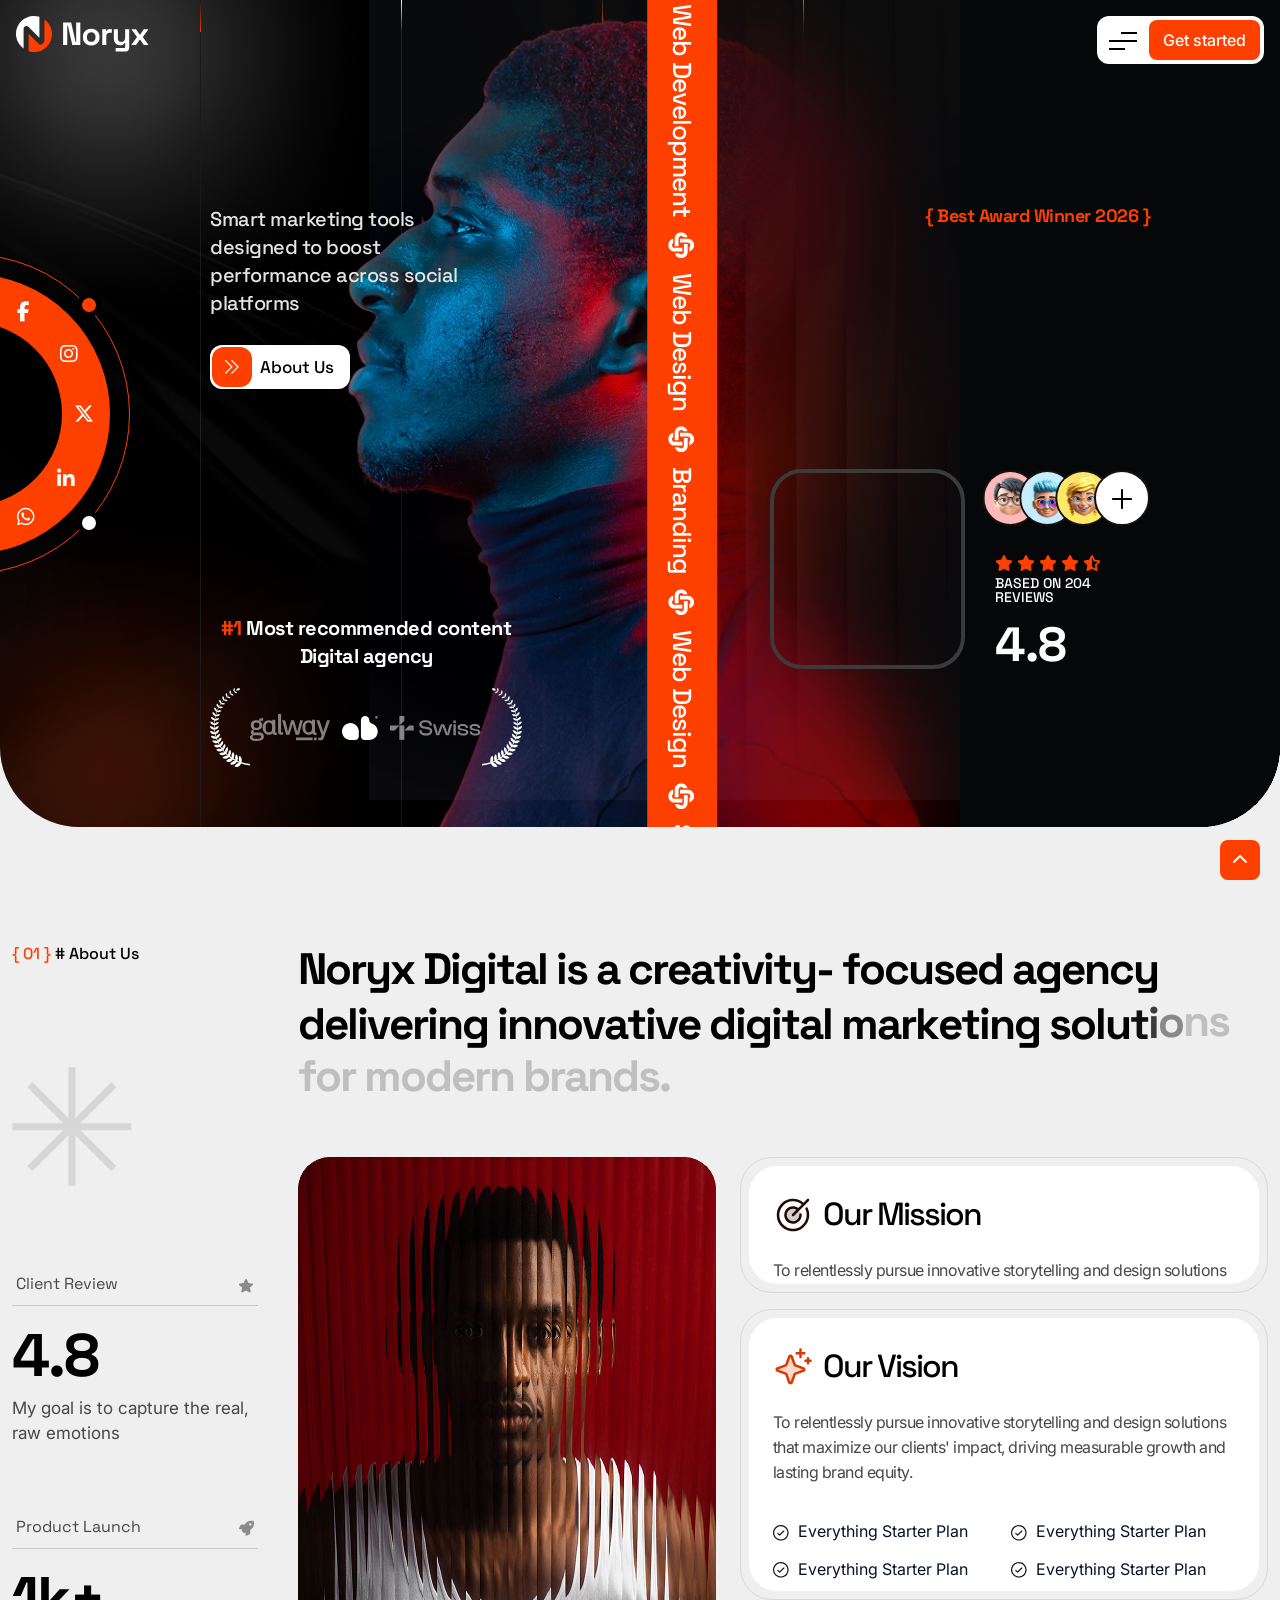
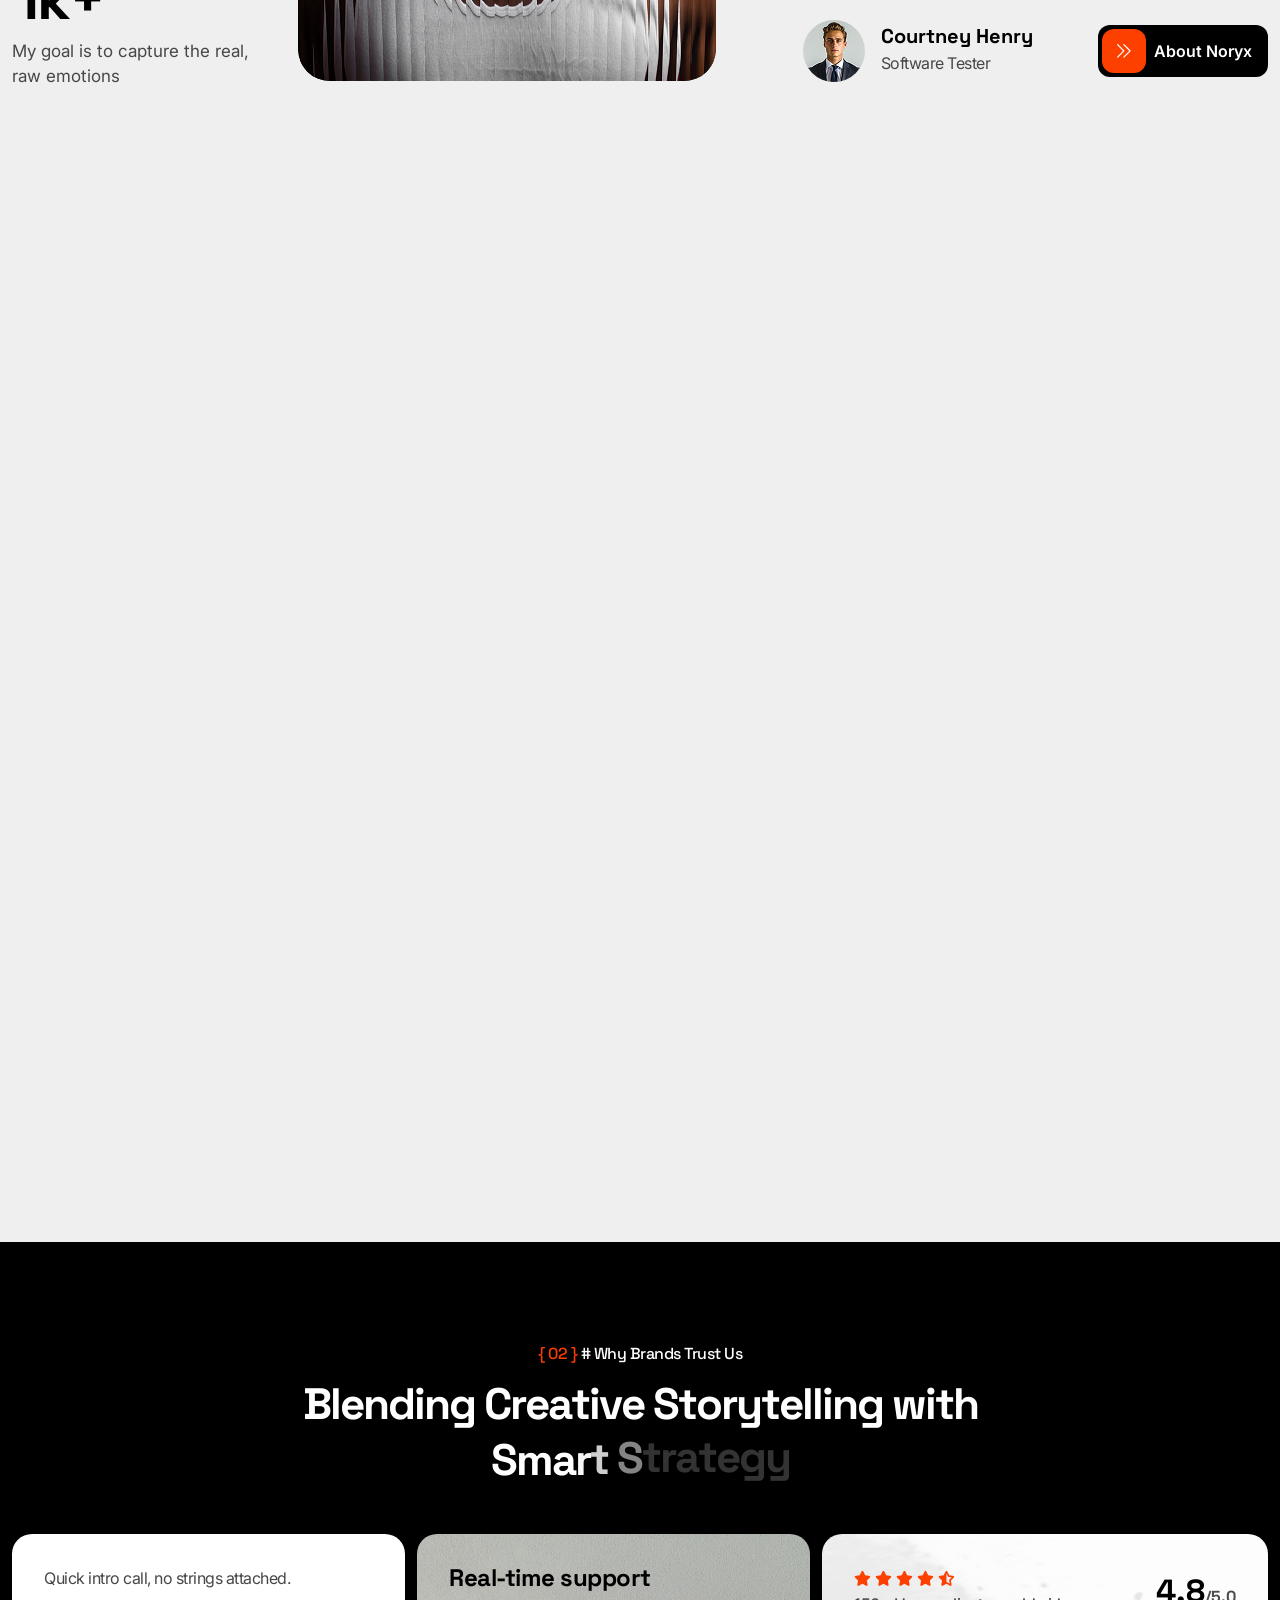
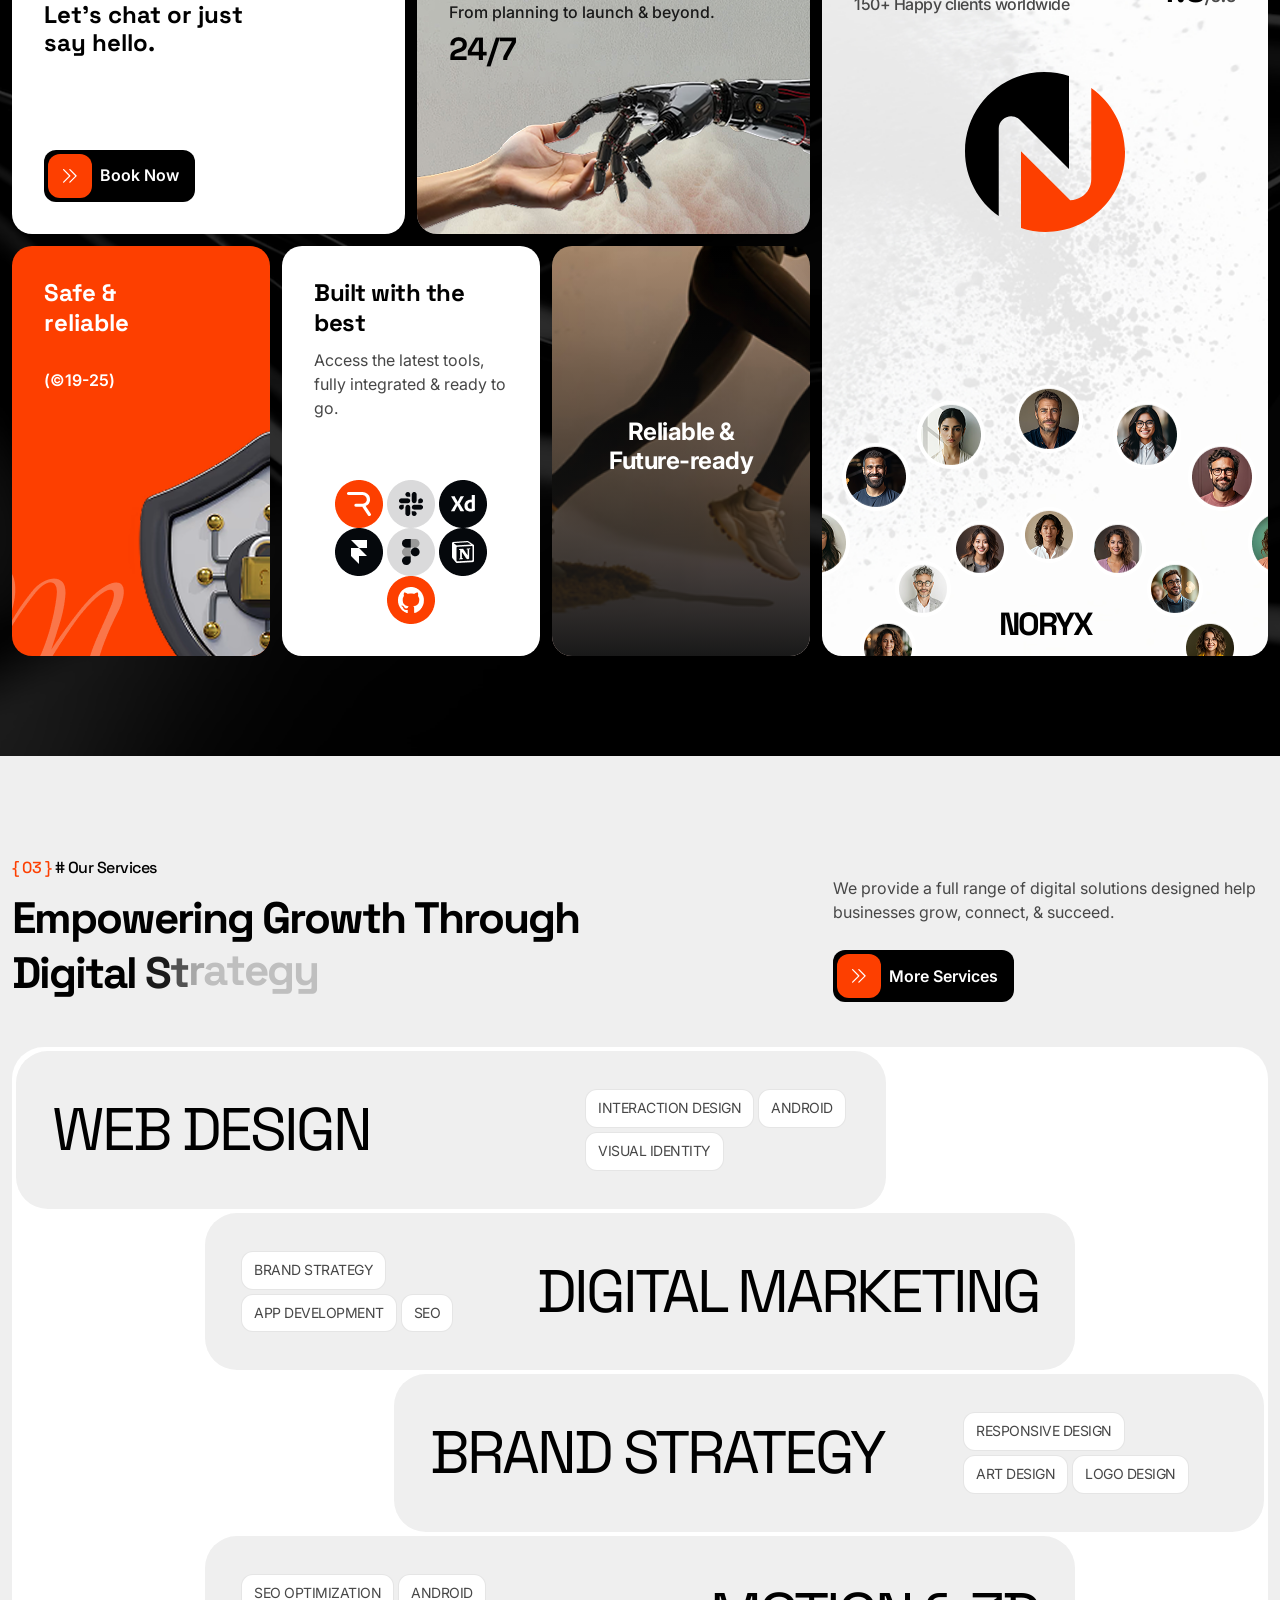
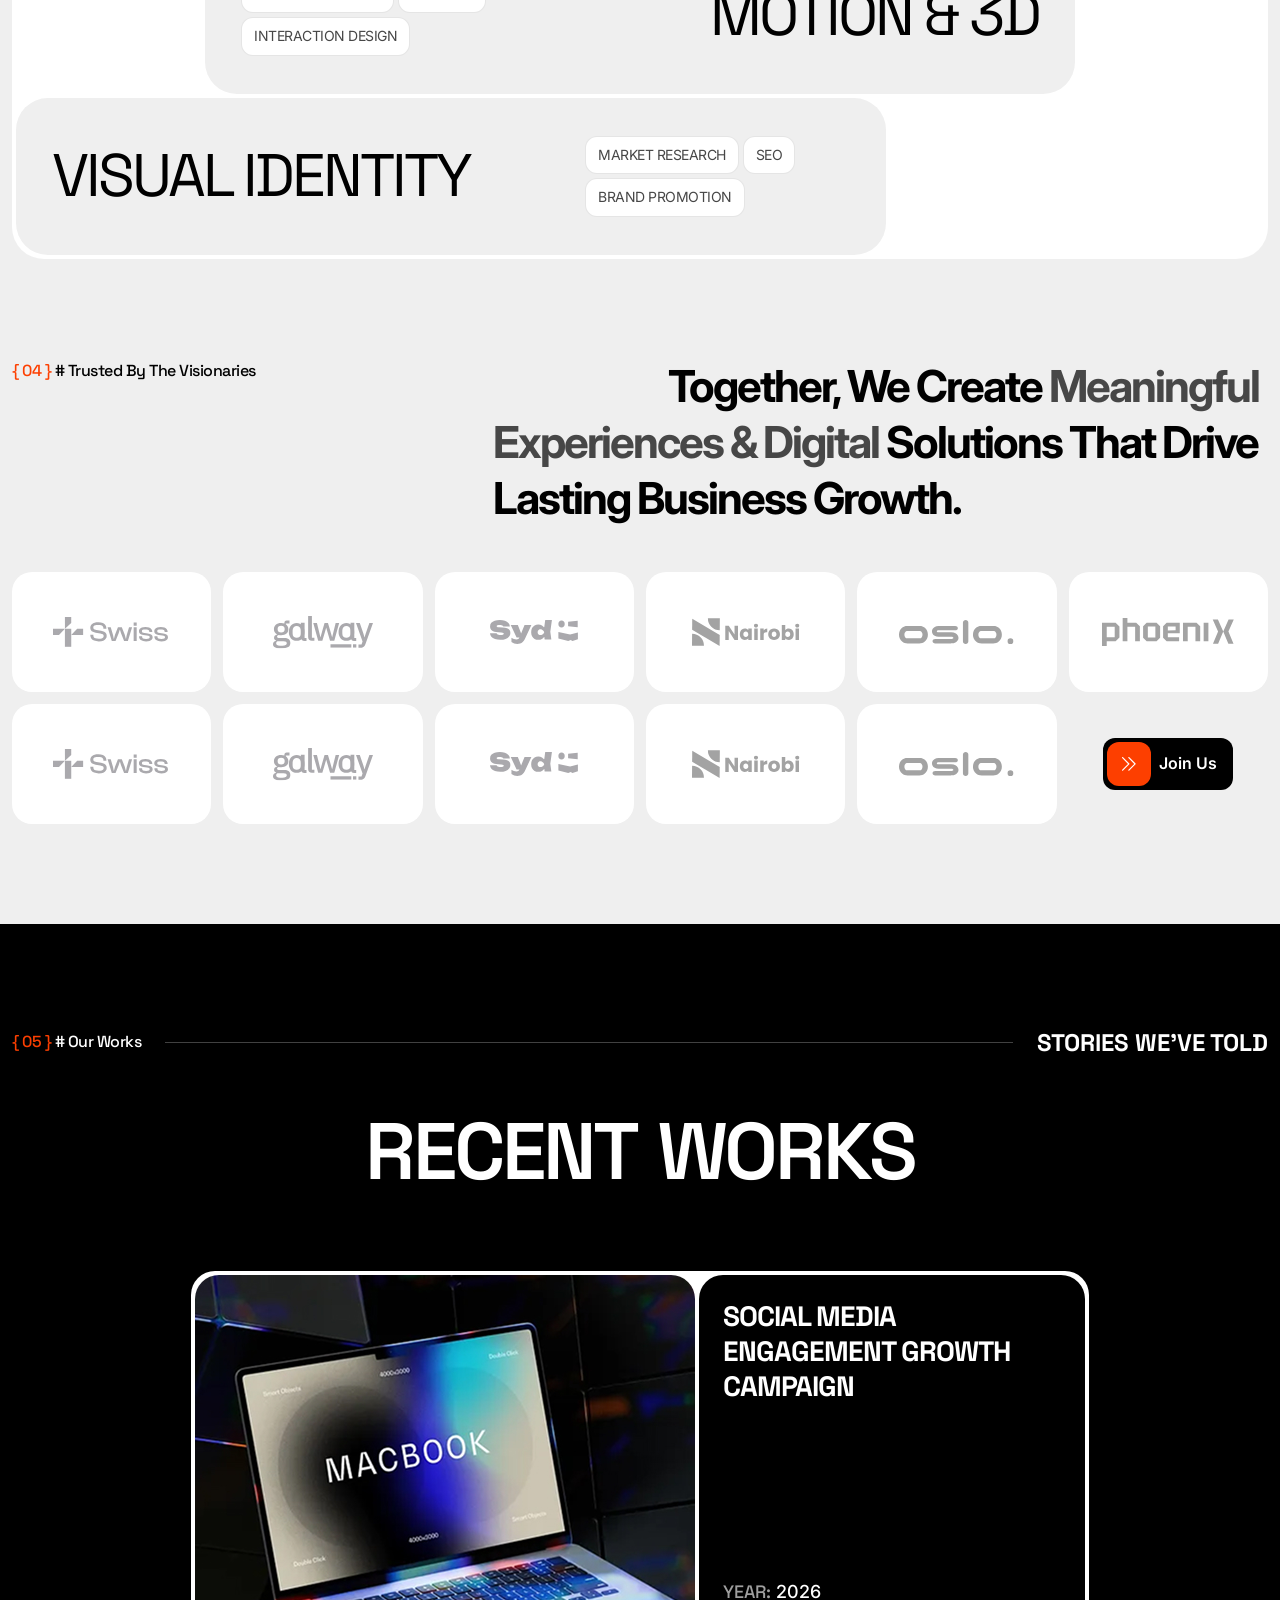
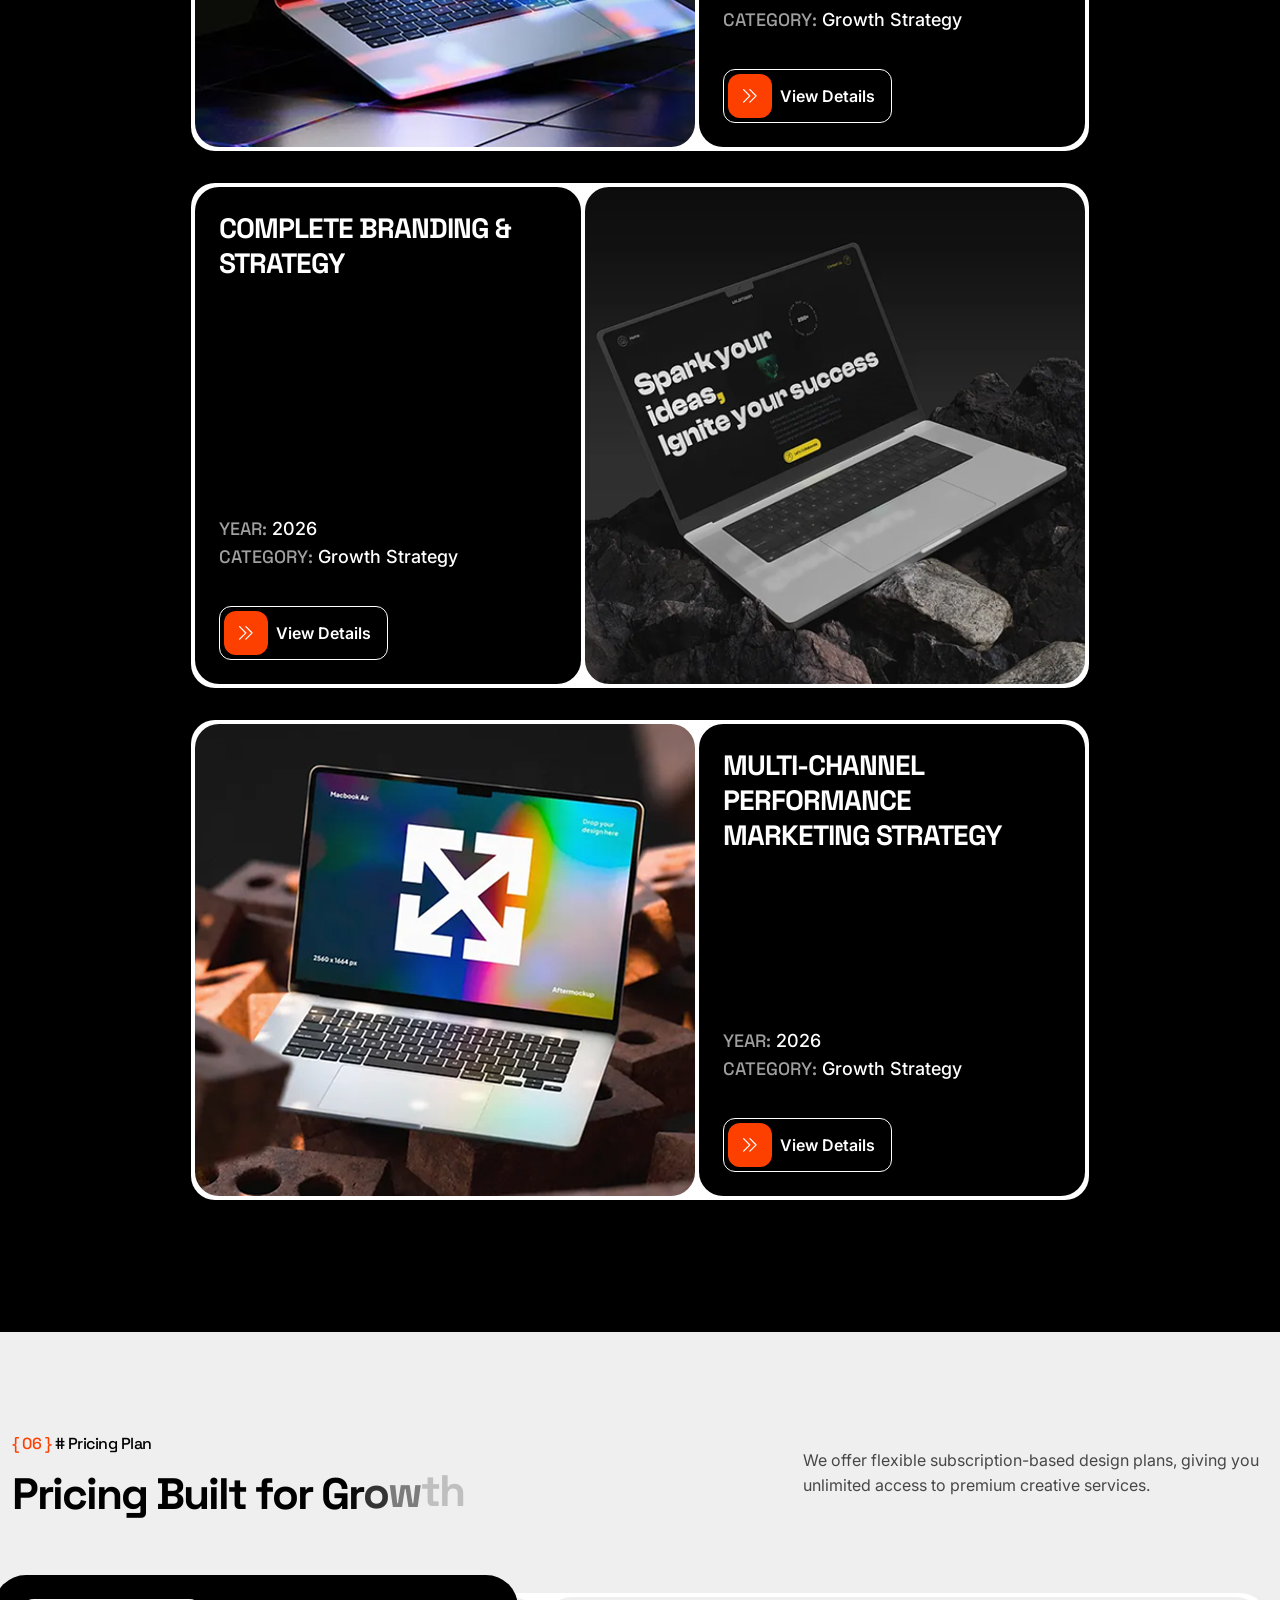
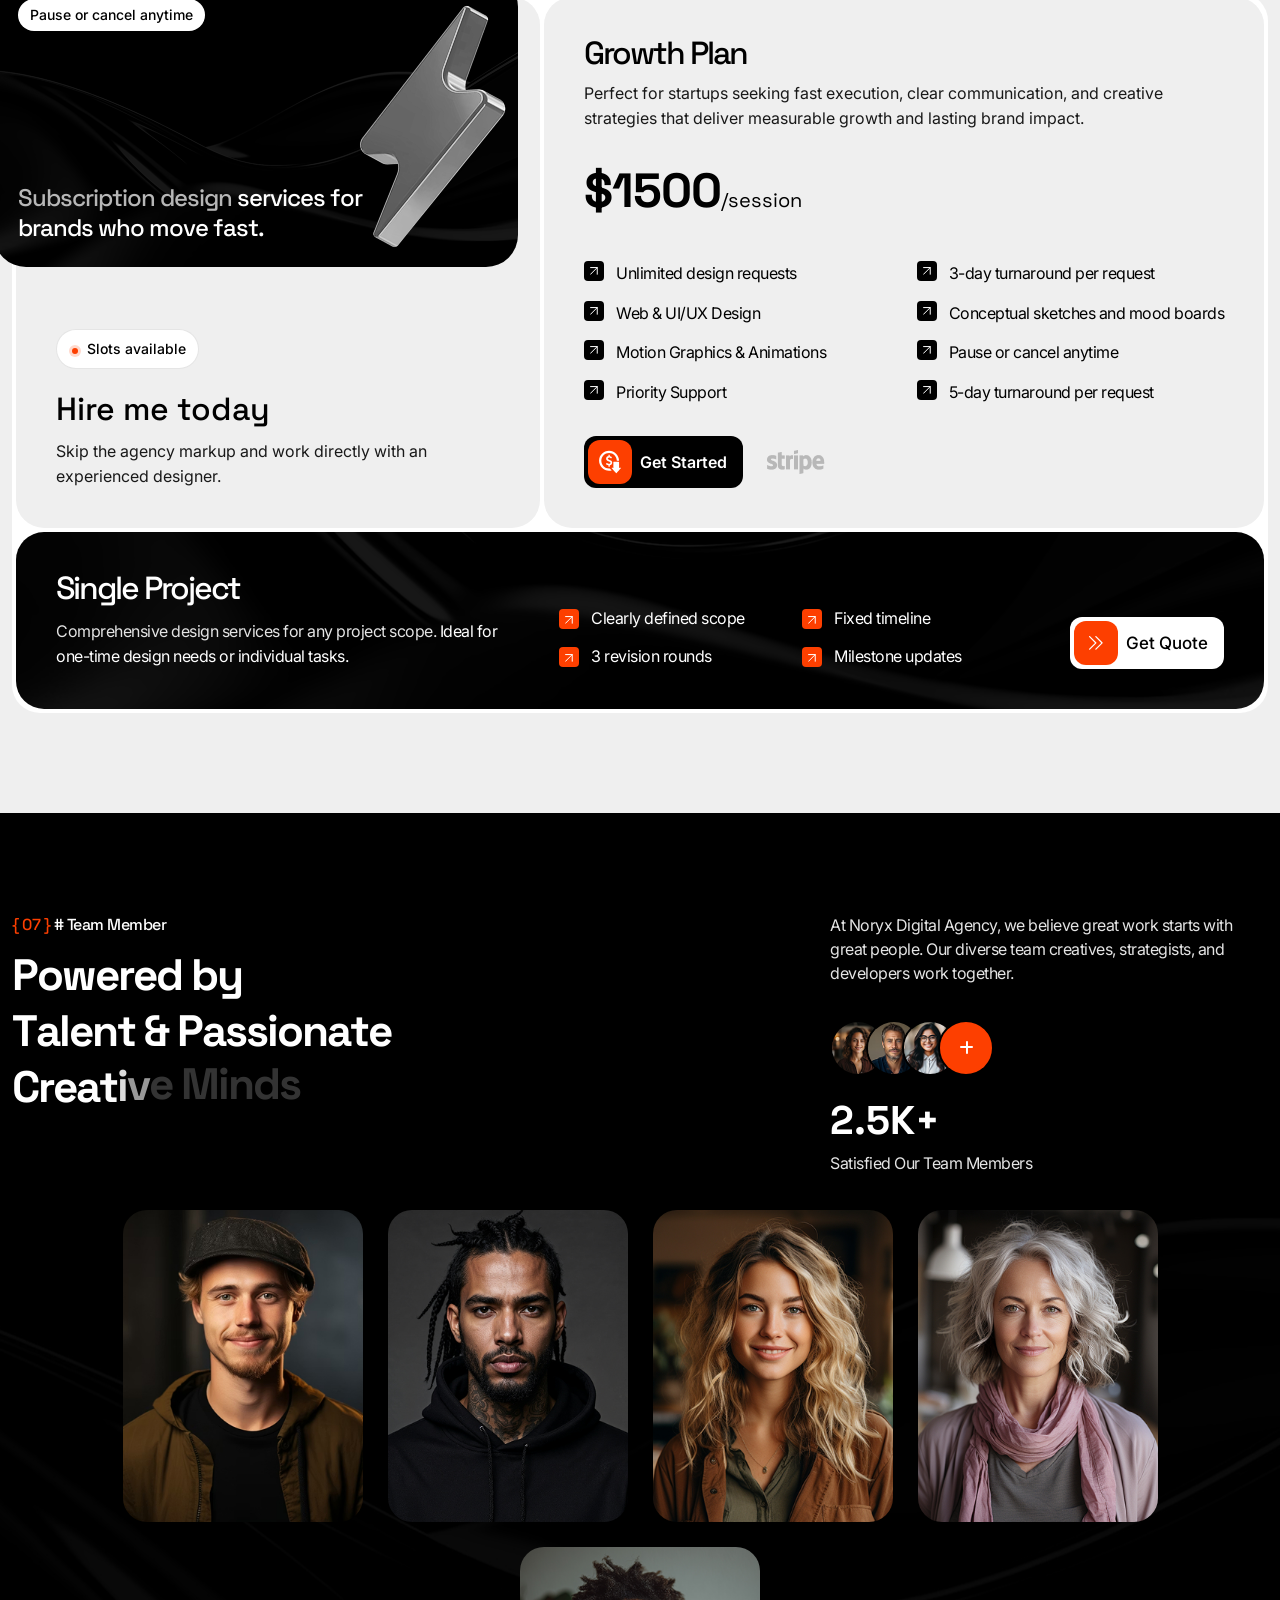
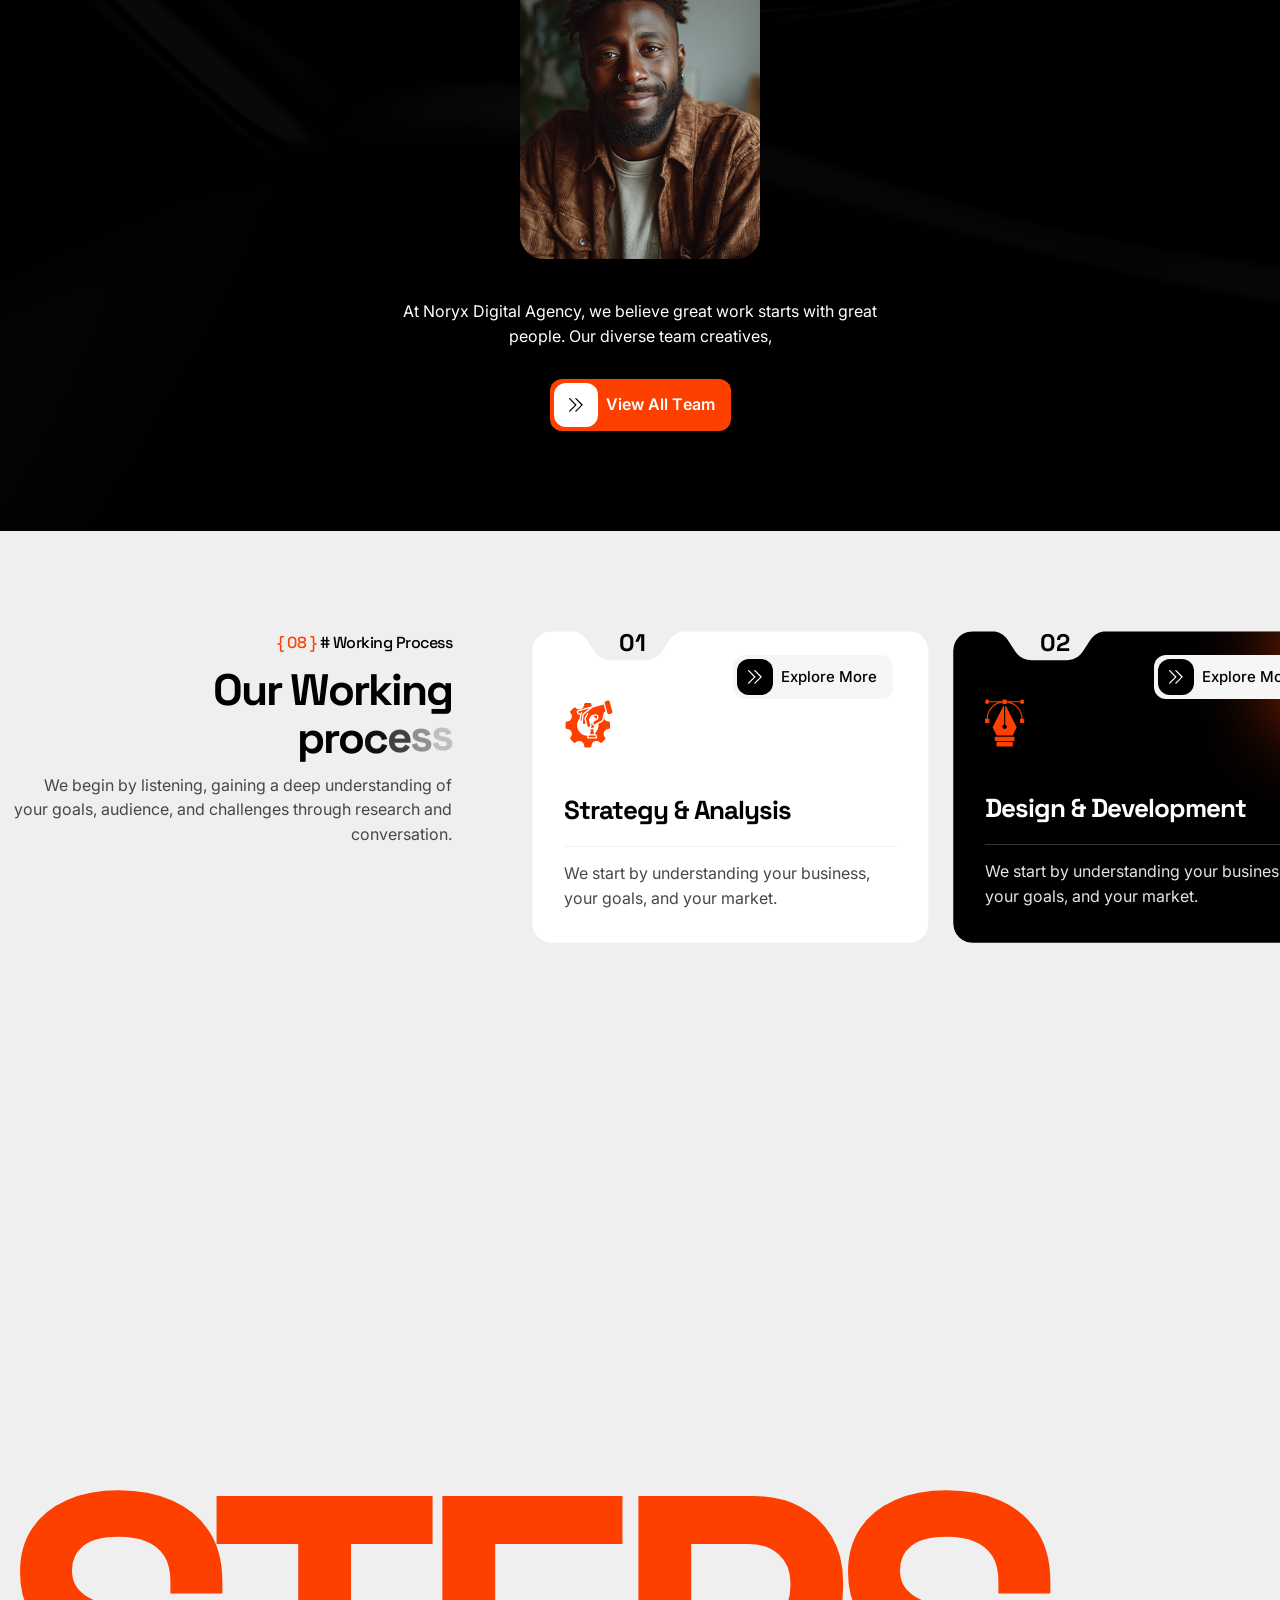
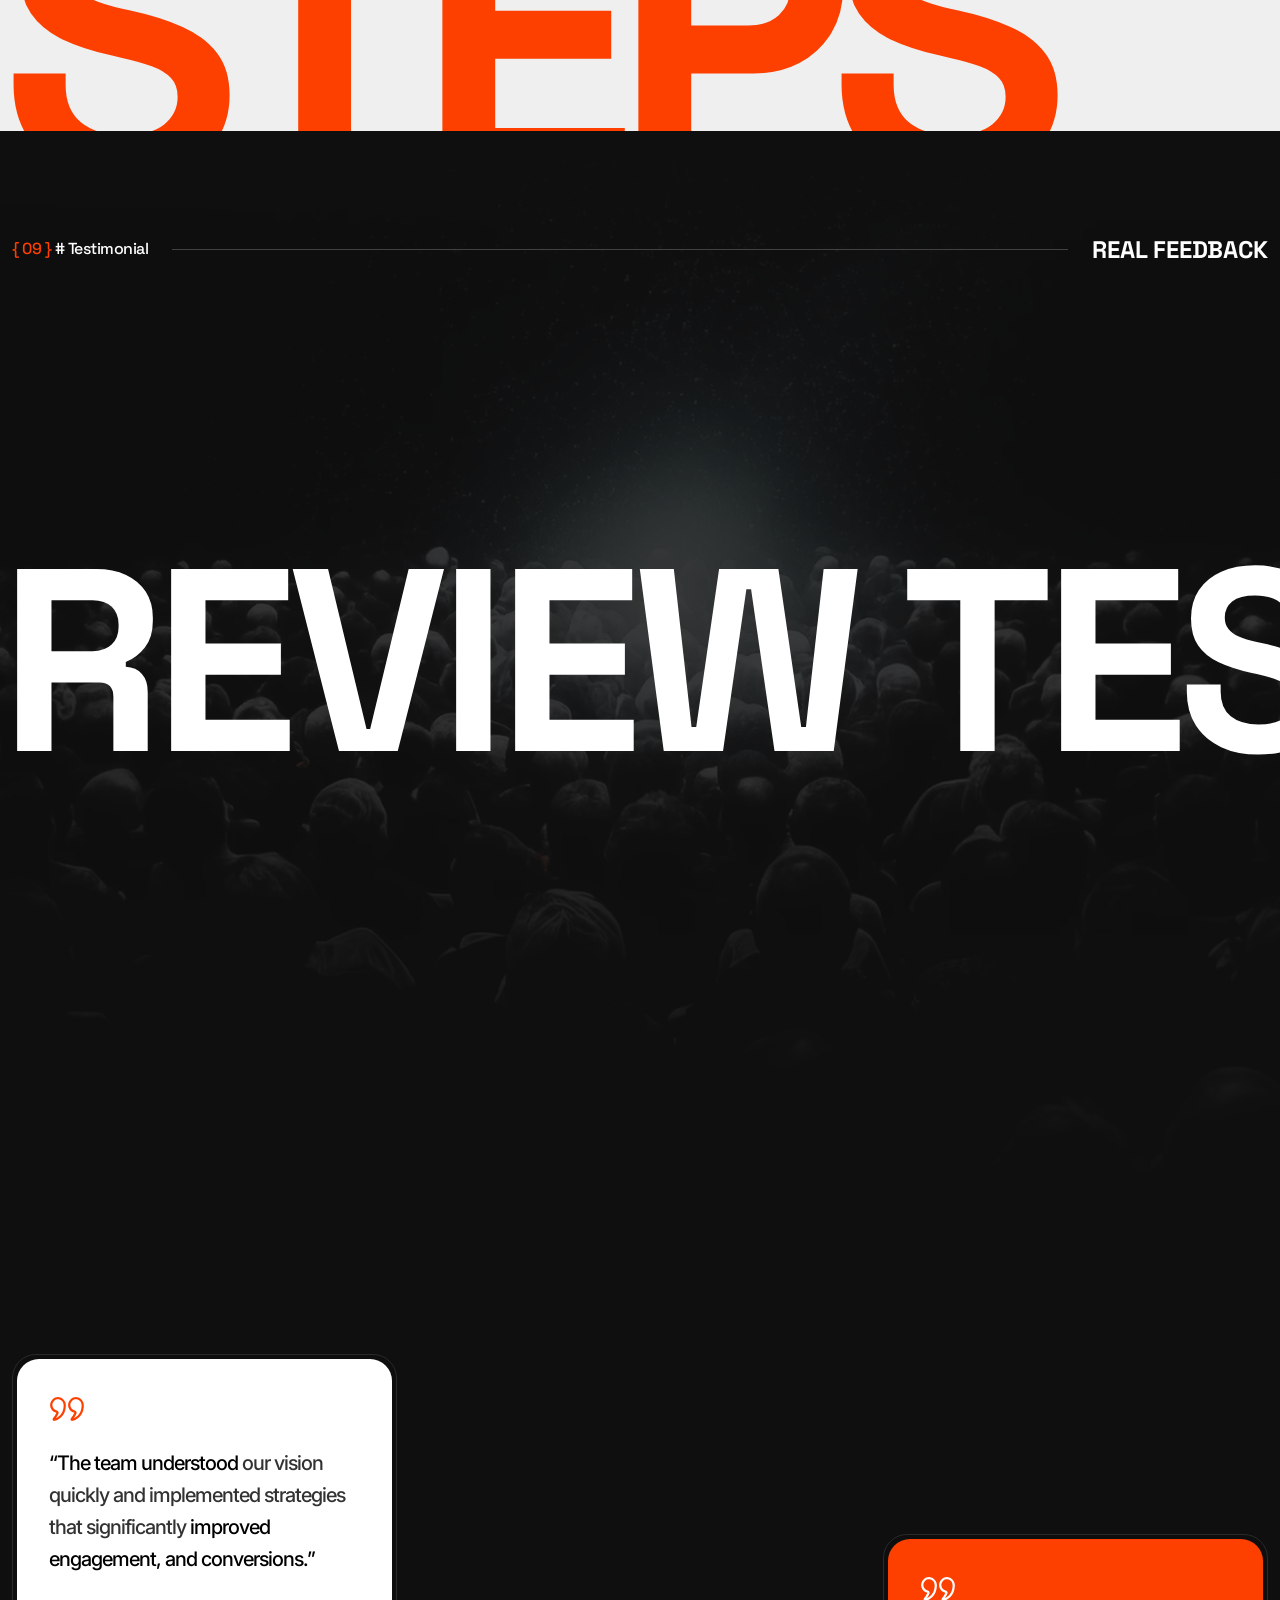
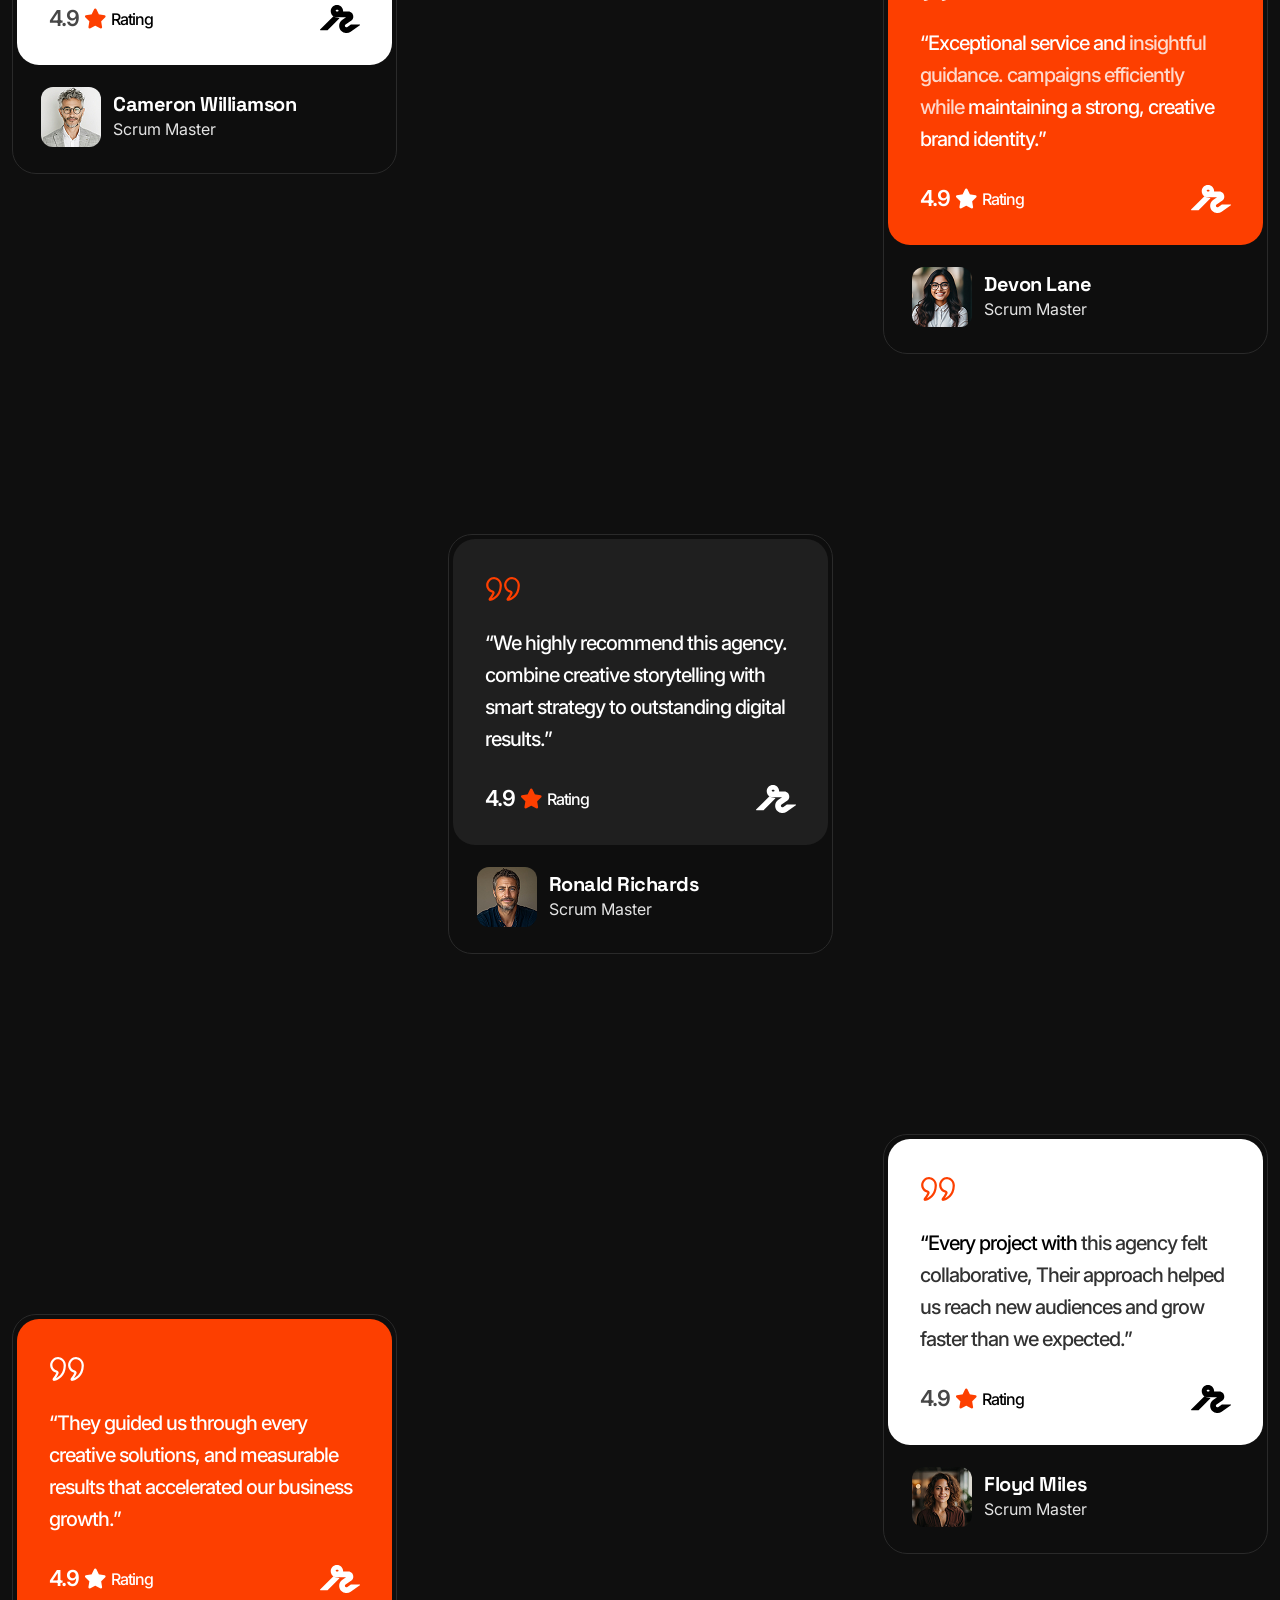
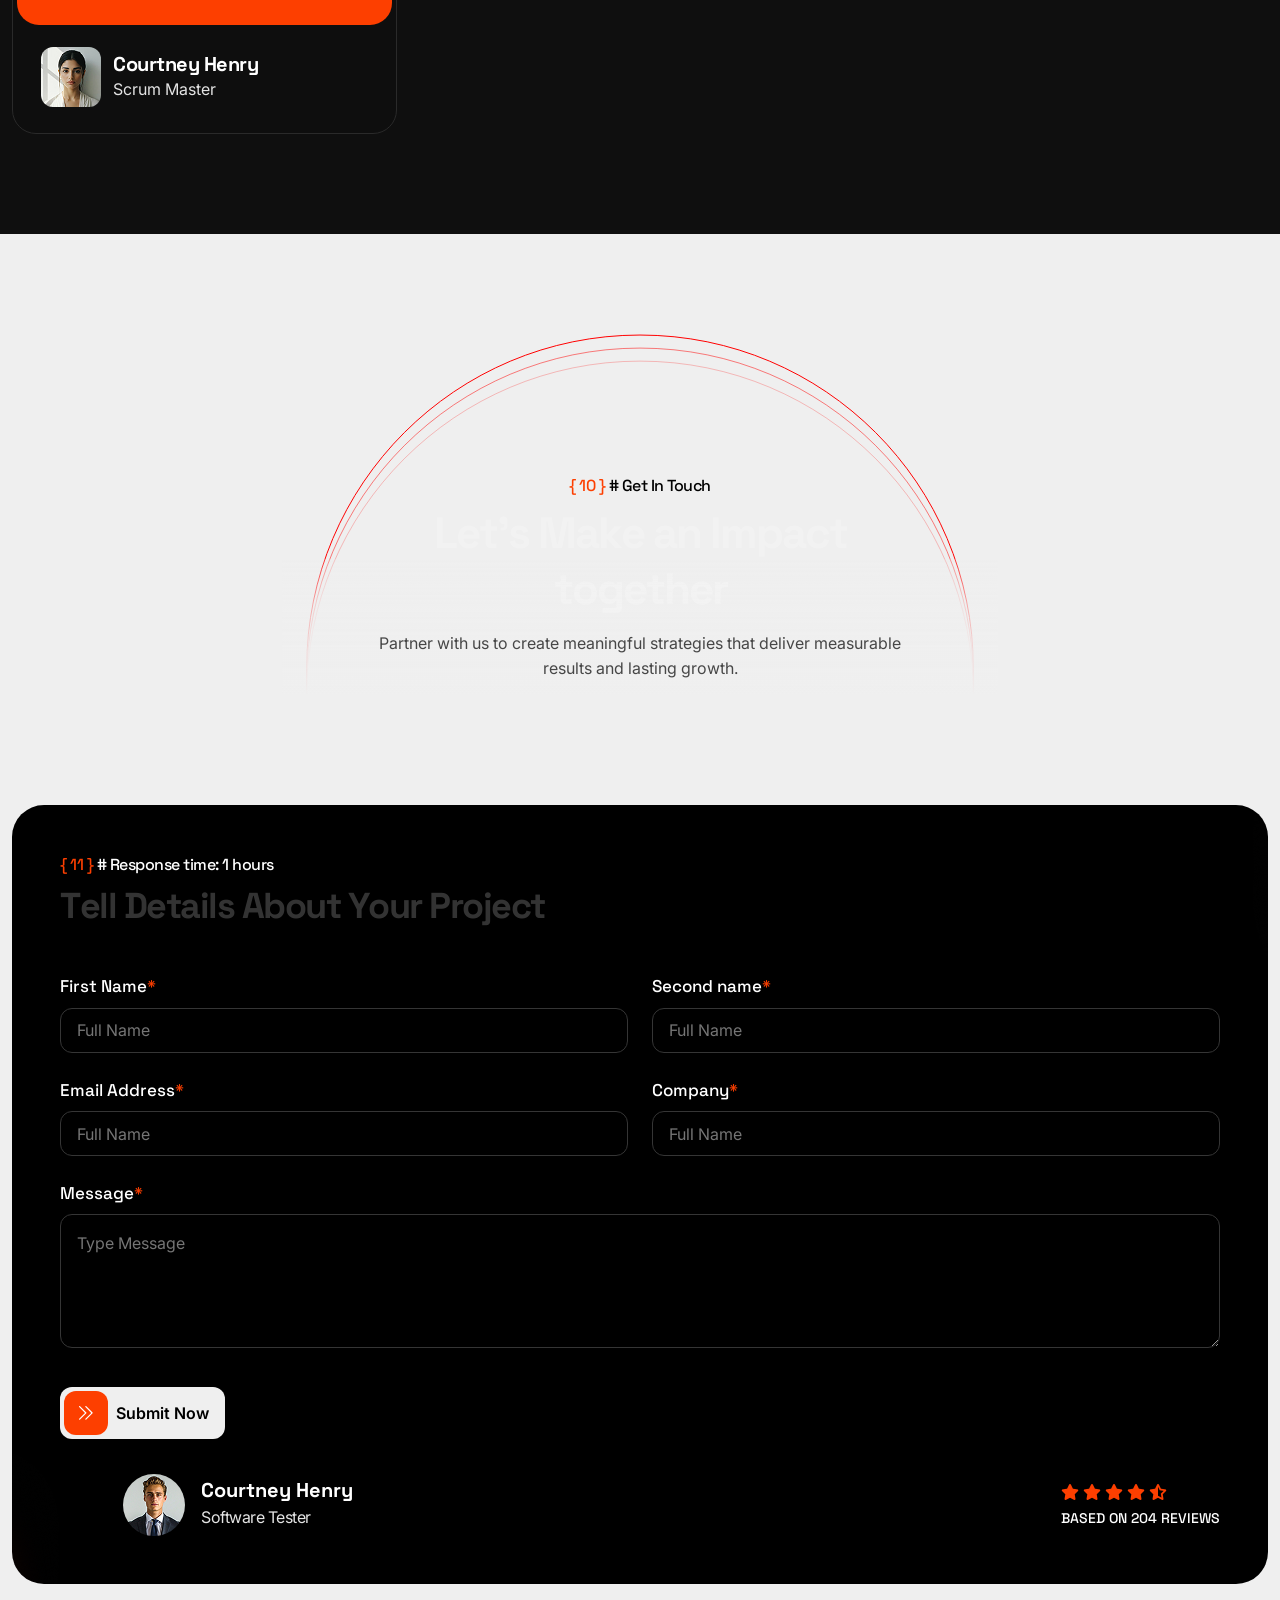
==== commit 1ee7c219: "100% 100%" ====
--- a/index.html
+++ b/index.html
@@ -486,7 +486,7 @@
 				<div class="subtitle">
 					<span>{ 02 }</span> # Why Brands Trust Us
 				</div>
-				<h2 class="sec_title nx-itm-title nx-itm-anim">Blending Creative Storytelling with 
+				<h2 class="sec_title nx-itm-title nx-itm-anim2">Blending Creative Storytelling with 
 				Smart Strategy</h2>
 			</div>
 			<div class="nx-why-c-content mt-45">
@@ -1070,7 +1070,7 @@
 					<div class="subtitle">
 						<span>{ 07 }</span> # Team Member
 					</div>
-					<h2 class="sec_title nx-itm-title nx-itm-anim">Powered by <br> 
+					<h2 class="sec_title nx-itm-title nx-itm-anim2">Powered by <br> 
 						Talent & Passionate 
 					Creative Minds</h2>
 				</div>
@@ -1554,7 +1554,7 @@
 							<div class="subtitle">
 								<span>{ 10 }</span> # Get In Touch
 							</div>
-							<h2 class="sec_title nx-itm-title nx-itm-anim">Let’s Make an Impact
+							<h2 class="sec_title nx-itm-title nx-itm-anim2">Let’s Make an Impact
 							together</h2>
 							<p>Partner with us to create meaningful strategies that deliver measurable 
 							results and lasting growth.</p>
@@ -1596,7 +1596,7 @@
 								<span>{ 11 }</span> # Response time: 1 hours
 							</div>
 							<div class="item-title">
-								<h2 class="sec_title nx-itm-title nx-itm-anim">Tell Details About Your Project</h2>
+								<h2 class="sec_title nx-itm-title nx-itm-anim2">Tell Details About Your Project</h2>
 							</div>
 						</div>
 						<form action="#" method="post">
@@ -1684,7 +1684,7 @@
 					<div class="subtitle">
 						<span>{ 03 }</span> # Latest Insights
 					</div>
-					<h2 class="sec_title nx-itm-title nx-itm-anim">Creative Thinking Meets Smart Strategy</h2>
+					<h2 class="sec_title nx-itm-title nx-itm-anim2">Creative Thinking Meets Smart Strategy</h2>
 				</div>
 				<div class="item-desc pera-content">
 					<p>Smart planning and creative innovation working together to elevate your brand performance.</p>
--- a/assets/css/style.css
+++ b/assets/css/style.css
@@ -3510,6 +3510,7 @@
   color: #000000;
   font-size: 32px;
   font-weight: 500;
+  letter-spacing: -2px;
   font-family: var(--nx-heading);
 }
 .nx-ab1-mission-item .item-text-wrap .list-area {
@@ -3997,6 +3998,7 @@
   color: var(--nx-prime-c);
 }
 .nx-spon1-top .sec_title {
+  color: #000000;
   font-size: 44px;
   font-weight: 700;
   max-width: 775px;
@@ -6024,6 +6026,16 @@
   height: 100%;
   position: absolute;
   background-color: rgba(0, 0, 0, 0.6);
+}
+.nx-hero2-sec:after {
+  left: 0;
+  bottom: 0;
+  width: 100%;
+  content: "";
+  height: 2px;
+  position: absolute;
+  background: -webkit-gradient(linear, left top, right top, from(rgba(253, 63, 0, 0)), color-stop(50.22%, #FD3F00), to(rgba(253, 63, 0, 0)));
+  background: linear-gradient(90deg, rgba(253, 63, 0, 0) 0%, #FD3F00 50.22%, rgba(253, 63, 0, 0) 100%);
 }
 .nx-hero2-sec .nx-hero2-bg {
   top: 0;
@@ -8108,6 +8120,15 @@
   white-space: nowrap;
   letter-spacing: -1px;
 }
+.nx-spon2-content .nx-btn1 a {
+  background-color: var(--nx-prime-c);
+}
+.nx-spon2-content .nx-btn1 a i {
+  background-color: #fff;
+}
+.nx-spon2-content .nx-btn1 a span {
+  color: #fff;
+}
 
 .nx-spon2-logos {
   max-width: 1015px;
@@ -8587,6 +8608,26 @@
             transform: rotate(360deg);
   }
 }
+@-webkit-keyframes flowGradientEnhanced {
+  0% {
+    background-position: center 0%;
+    background-size: 100% 280%;
+  }
+  100% {
+    background-position: center 65%;
+    background-size: 100% 320%;
+  }
+}
+@keyframes flowGradientEnhanced {
+  0% {
+    background-position: center 0%;
+    background-size: 100% 280%;
+  }
+  100% {
+    background-position: center 65%;
+    background-size: 100% 320%;
+  }
+}
 .nx-hero-about {
   background-color: #E0E0E0;
 }
@@ -8779,6 +8820,8 @@
   border-radius: 100%;
   background: -webkit-gradient(linear, left bottom, left top, color-stop(-11.39%, #5C3FE9), color-stop(88.88%, #B019D6));
   background: linear-gradient(360deg, #5C3FE9 -11.39%, #B019D6 88.88%);
+  -webkit-animation: flowGradientEnhanced 2s infinite alternate;
+          animation: flowGradientEnhanced 2s infinite alternate;
 }
 @media only screen and (min-width: 992px) and (max-width: 1199px) {
   .nx-hr3-circle {
@@ -9186,7 +9229,7 @@
   border-radius: 32px;
   margin-bottom: 32px;
   border: 1px solid #D9D9D9;
-  background-color: #fff;
+  background-color: #EFEFEF;
 }
 @media only screen and (min-width: 1200px) and (max-width: 1399px), only screen and (min-width: 992px) and (max-width: 1199px), only screen and (min-width: 768px) and (max-width: 991px), only screen and (min-width: 576px) and (max-width: 767px), only screen and (min-width: 481px) and (max-width: 575px), (max-width: 480px) {
   .nx-hw-work3-item {
@@ -10288,6 +10331,7 @@
   }
 }
 .nx-team3-title .nx-tm3-subtitle {
+  color: #000000;
   margin-bottom: 20px;
   font-weight: 600;
   font-family: var(--nx-heading);
@@ -11478,5 +11522,16 @@
   }
 }
 
+.nx-ftr2-brand-logo img {
+  -webkit-animation-name: spin;
+          animation-name: spin;
+  -webkit-animation-duration: 5000ms;
+  animation-duration: 5000ms;
+  -webkit-animation-iteration-count: infinite;
+  animation-iteration-count: infinite;
+  -webkit-animation-timing-function: linear;
+  animation-timing-function: linear;
+}
+
 /*---------------------------------------------------- */
 /*# sourceMappingURL=style.css.map */
